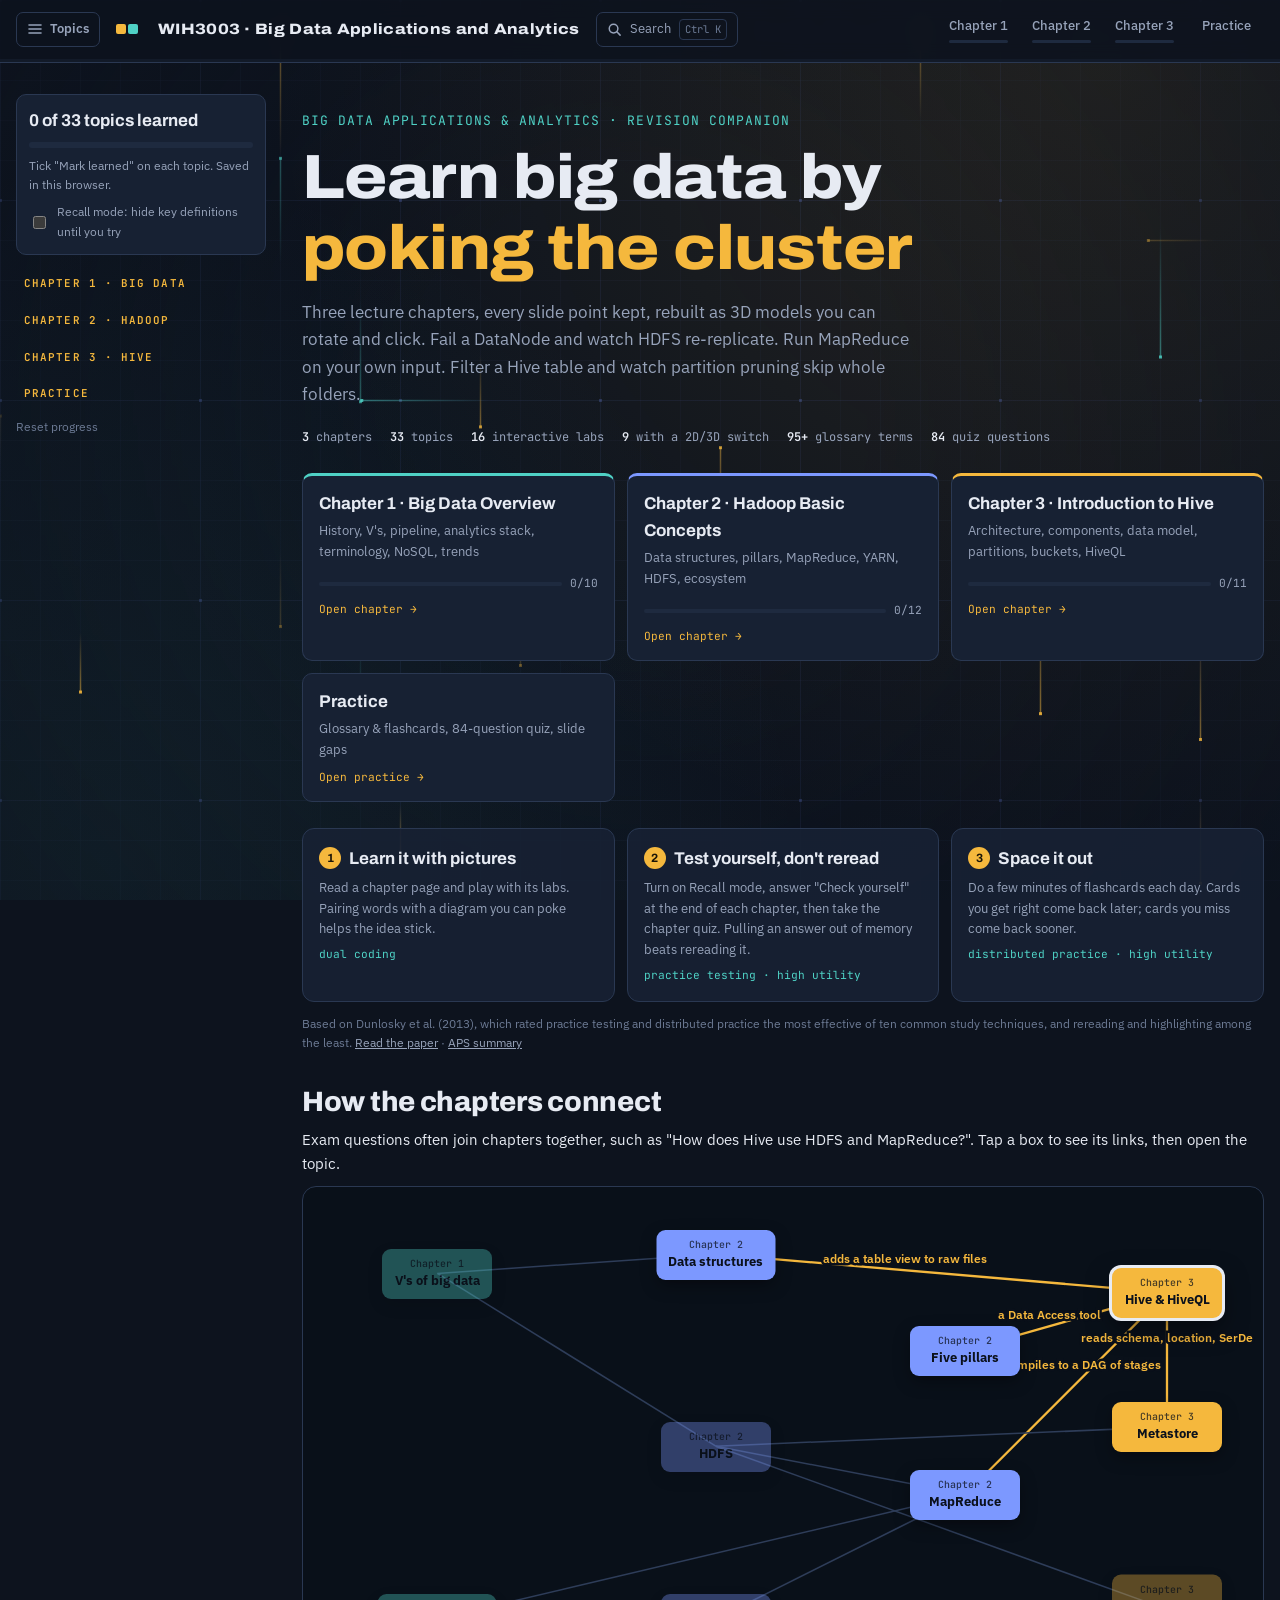
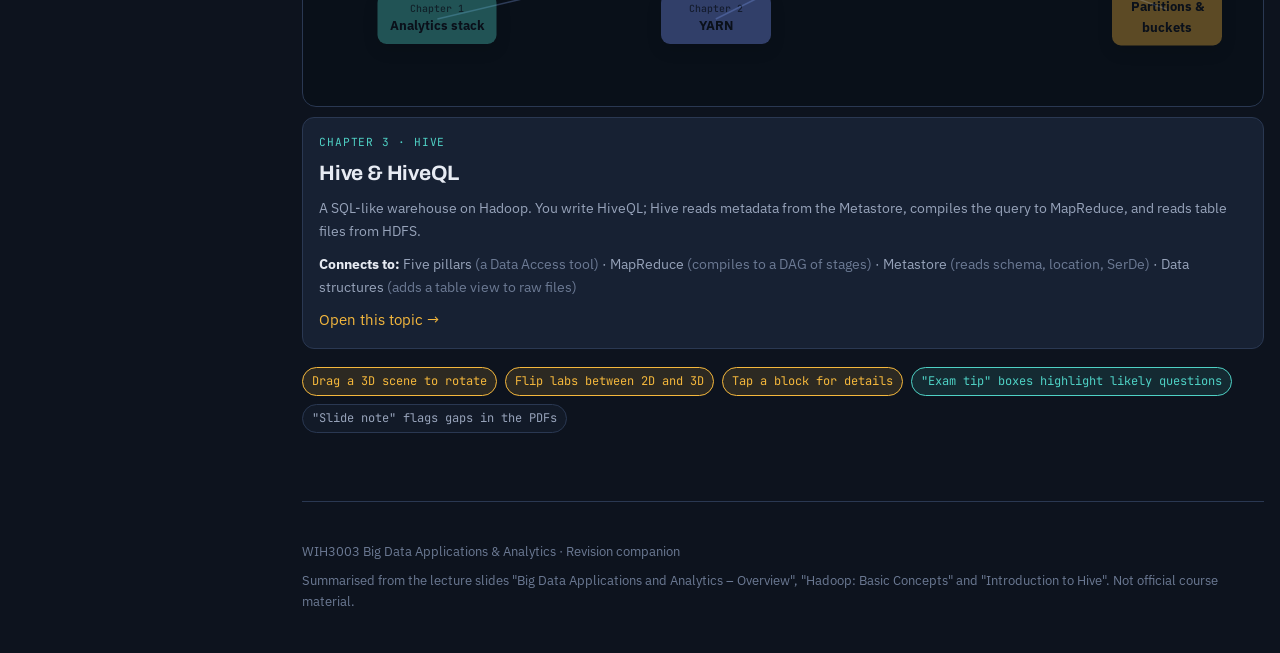
==== index.html @ 1350f2d2 "first commit" ====
<!doctype html>
<html lang="en">
<head>
<meta charset="utf-8">
<meta name="viewport" content="width=device-width, initial-scale=1, viewport-fit=cover">
<meta name="description" content="Interactive revision site for WIH3003 Big Data Applications and Analytics: Big Data, Hadoop, HDFS, MapReduce, YARN and Hive labs, HiveQL practice, spaced-repetition flashcards, quizzes and timed exams. Works offline.">
<meta name="theme-color" content="#0D131E">
<meta name="color-scheme" content="dark">
<meta property="og:type" content="website">
<meta property="og:title" content="Big Data Applications and Analytics">
<meta property="og:description" content="Interactive revision site for WIH3003 Big Data Applications and Analytics: Big Data, Hadoop, HDFS, MapReduce, YARN and Hive labs, HiveQL practice, spaced-repetition flashcards, quizzes and timed exams. Works offline.">
<link rel="icon" href="icons/icon-192.png" type="image/png">
<link rel="apple-touch-icon" href="icons/apple-touch-icon.png">
<link rel="manifest" href="manifest.webmanifest">
<meta name="apple-mobile-web-app-capable" content="yes">
<meta name="apple-mobile-web-app-title" content="Big Data A&amp;A">
<link rel="preload" href="vendor/three-r128.min.js" as="script">
<title>Big Data Applications and Analytics</title>
<link rel="preconnect" href="https://fonts.googleapis.com">
<link rel="preconnect" href="https://fonts.gstatic.com" crossorigin>
<link rel="stylesheet" href="https://fonts.googleapis.com/css2?family=Archivo:wdth,wght@62..125,400..800&family=IBM+Plex+Sans:wght@400;500;600&family=JetBrains+Mono:wght@400;600&display=swap">
<style>
/* Layout: a dark "cluster console" — long scrolling chapters, each topic a card;
   3D labs sit in a canvas + side-panel pair that stacks on phones. Hadoop amber leads, teal = data in motion. */
:root{
  --bg:#0D131E; --bg-2:#121A28; --surface:#172133; --surface-2:#1E2A3F;
  --line:#2A3852; --fg:#E7EBF3; --muted:#97A3BA; --dim:#6C7A94;
  --amber:#F5B83D; --amber-soft:#F5B83D22; --teal:#4FD1C5; --teal-soft:#4FD1C51f;
  --rose:#F2727F; --rose-soft:#F2727F22; --blue:#7C98FF; --mint:#8FD694; --lilac:#B79CFF;
  --f-display:"Archivo","IBM Plex Sans",system-ui,sans-serif;
  --f-body:"IBM Plex Sans",system-ui,-apple-system,"Segoe UI",sans-serif;
  --f-mono:"JetBrains Mono",ui-monospace,"SFMono-Regular",Menlo,monospace;
  --s-1:.8125rem; --s0:.9375rem; --s1:1.0625rem; --s2:1.3rem; --s3:1.75rem; --s4:clamp(2.1rem,5vw,3.4rem);
  --r:10px;
  color-scheme:dark;
}
*,*::before,*::after{box-sizing:border-box}
:root{padding-top:env(safe-area-inset-top,0px);padding-bottom:env(safe-area-inset-bottom,0px)}
body{margin:0}
img{max-width:100%}
[hidden]{display:none!important}
html{background:var(--bg);scroll-padding-top:80px;overflow-anchor:none}
@media (prefers-reduced-motion:reduce){html{scroll-behavior:auto}}
body{background:var(--bg);color:var(--fg);font-family:var(--f-body);font-size:var(--s0);line-height:1.6}
body::before{content:"";position:fixed;inset:0 0 auto;height:env(safe-area-inset-top,0px);z-index:10;background:var(--bg)}
a{color:var(--amber)}
h1,h2,h3,h4{font-family:var(--f-display);text-wrap:balance;margin:0;line-height:1.15;letter-spacing:-.01em}
p{margin:0}
code,.mono{font-family:var(--f-mono);font-size:.86em}
:focus-visible{outline:2px solid var(--amber);outline-offset:2px;border-radius:4px}

.wrap{max-width:1140px;margin:0 auto;padding-left:max(16px,env(safe-area-inset-left,0px));padding-right:max(16px,env(safe-area-inset-right,0px))}

/* top bar */
.topbar{position:sticky;top:env(safe-area-inset-top,0px);z-index:9;background:color-mix(in srgb,var(--bg) 88%,transparent);backdrop-filter:blur(10px);border-bottom:1px solid var(--line)}
.topbar .wrap{display:flex;align-items:center;gap:16px;padding-block:10px;flex-wrap:wrap}
.brand{font-family:var(--f-display);font-weight:800;font-stretch:115%;letter-spacing:.02em;font-size:var(--s0);display:flex;align-items:center;gap:8px}
.brand i{width:10px;height:10px;border-radius:2px;background:var(--amber);display:inline-block;box-shadow:12px 0 0 var(--teal)}
.brand span{margin-left:12px}
.nav{display:flex;gap:4px;flex-wrap:wrap;margin-left:auto}
.nav a{color:var(--muted);text-decoration:none;font-size:var(--s-1);padding:6px 10px;border-radius:6px;font-weight:500}
.nav a:hover{color:var(--fg);background:var(--surface)}

/* hero */
.hero{padding-block:48px 28px}
.hero .eyebrow{font-family:var(--f-mono);font-size:var(--s-1);color:var(--teal);letter-spacing:.08em;text-transform:uppercase}
.hero h1{font-size:var(--s4);font-weight:800;font-stretch:112%;margin-top:10px;max-width:16ch}
.hero h1 em{font-style:normal;color:var(--amber)}
.hero p.lede{color:var(--muted);max-width:62ch;margin-top:14px;font-size:var(--s1)}
.chips{display:flex;flex-wrap:wrap;gap:8px;margin-top:18px}
.chip{font-family:var(--f-mono);font-size:.75rem;padding:4px 9px;border-radius:999px;border:1px solid var(--line);color:var(--muted);background:var(--bg-2)}
.chip.on{border-color:var(--amber);color:var(--amber);background:var(--amber-soft)}
.chip.t{border-color:var(--teal);color:var(--teal);background:var(--teal-soft)}
.toc{display:grid;grid-template-columns:repeat(auto-fit,minmax(240px,1fr));gap:12px;margin-top:26px}
.toc a{display:block;padding:14px 16px;background:var(--surface);border:1px solid var(--line);border-radius:var(--r);text-decoration:none;color:var(--fg)}
.toc a:hover{border-color:var(--amber)}
.toc b{font-family:var(--f-display);display:block;font-size:var(--s1)}
.toc small{color:var(--muted);font-size:var(--s-1)}

/* chapters */
.chapter{padding-block:36px 12px}
.ch-head{padding-block:22px;border-top:1px solid var(--line);display:grid;gap:8px}
.ch-head .eyebrow{font-family:var(--f-mono);color:var(--amber);font-size:var(--s-1);letter-spacing:.1em;text-transform:uppercase}
.ch-head h2{font-size:var(--s3);font-weight:800;font-stretch:108%}
.ch-head p{color:var(--muted);max-width:68ch}
.topic{background:var(--bg-2);border:1px solid var(--line);border-radius:14px;padding:22px;margin-top:18px;display:grid;gap:16px;min-width:0}
.topic-head{display:flex;align-items:baseline;gap:12px;flex-wrap:wrap}
.tnum{font-family:var(--f-mono);font-size:var(--s-1);color:var(--amber);background:var(--amber-soft);padding:2px 8px;border-radius:5px}
.topic h3{font-size:var(--s2);font-weight:700}
.topic p.sub{color:var(--muted);max-width:70ch}
.def{border-left:3px solid var(--amber);padding:10px 14px;background:var(--surface);border-radius:0 8px 8px 0;max-width:80ch}
.def b{color:var(--amber)}
.note{font-size:var(--s-1);color:var(--muted);border:1px dashed var(--line);border-radius:8px;padding:9px 12px;display:block;max-width:90ch}
.note::before{content:"Slide note";display:block;margin-bottom:3px;font-family:var(--f-mono);font-size:.7rem;text-transform:uppercase;letter-spacing:.06em;color:var(--rose)}
.note.extra::before{content:"Extra";color:var(--teal)}
.grid2{display:grid;grid-template-columns:repeat(auto-fit,minmax(260px,1fr));gap:12px}
.grid3{display:grid;grid-template-columns:repeat(auto-fit,minmax(220px,1fr));gap:12px}
.card{background:var(--surface);border:1px solid var(--line);border-radius:var(--r);padding:14px 16px;min-width:0}
.card h4{font-size:var(--s1);margin-bottom:6px}
.card p,.card li{color:var(--muted);font-size:var(--s-1)}
.card ul{margin:6px 0 0;padding-left:18px}
.card .tag{font-family:var(--f-mono);font-size:.7rem;color:var(--teal);text-transform:uppercase;letter-spacing:.06em}
ul.clean{margin:0;padding-left:18px}
ul.clean li{margin:3px 0}
.tbl{overflow-x:auto;border:1px solid var(--line);border-radius:var(--r)}
table{border-collapse:collapse;width:100%;font-size:var(--s-1)}
th,td{text-align:left;padding:8px 12px;border-bottom:1px solid var(--line);vertical-align:top}
th{font-family:var(--f-mono);font-size:.72rem;letter-spacing:.06em;text-transform:uppercase;color:var(--muted);background:var(--surface);font-weight:600}
tr:last-child td{border-bottom:0}
td.num{font-variant-numeric:tabular-nums;font-family:var(--f-mono);white-space:nowrap}
pre.code{background:#0A0F18;border:1px solid var(--line);border-radius:8px;padding:12px 14px;overflow-x:auto;margin:0;font-family:var(--f-mono);font-size:.8rem;line-height:1.55;color:#CFE3FF}
pre.code .k{color:var(--amber)} pre.code .c{color:var(--dim)}

/* 3D labs */
.lab{display:grid;grid-template-columns:minmax(0,1.75fr) minmax(0,1fr);gap:12px;align-items:stretch}
@media (max-width:820px){.lab{grid-template-columns:1fr}}
.stage{position:relative;height:440px;border-radius:12px;overflow:hidden;background:#0A101A;border:1px solid var(--line);min-width:0}
@media (max-width:600px){.stage{height:340px}}
.stage canvas{display:block;width:100%;height:100%;touch-action:pan-y;cursor:grab}
.stage canvas:active{cursor:grabbing}
.hint{position:absolute;left:10px;bottom:9px;font-family:var(--f-mono);font-size:.68rem;color:var(--dim);pointer-events:none;background:#0A101Acc;padding:3px 7px;border-radius:5px}
.stage .fallback{position:absolute;inset:0;display:grid;place-items:center;color:var(--muted);padding:20px;text-align:center}
.panel{background:var(--surface);border:1px solid var(--line);border-radius:12px;padding:16px;display:grid;gap:10px;align-content:start;min-width:0}
.panel .kicker{font-family:var(--f-mono);font-size:.7rem;letter-spacing:.08em;text-transform:uppercase;color:var(--teal)}
.panel h4{font-size:var(--s2)}
.panel p,.panel li{color:var(--muted);font-size:var(--s-1)}
.panel ul{margin:0;padding-left:18px}
.controls{display:flex;flex-wrap:wrap;gap:8px;align-items:center}
button.btn{font:600 var(--s-1) var(--f-body);color:var(--fg);background:var(--surface-2);border:1px solid var(--line);padding:7px 12px;border-radius:7px;cursor:pointer}
button.btn:hover{border-color:var(--amber)}
button.btn.on,button.btn.primary{background:var(--amber);color:#1A1406;border-color:var(--amber)}
button.btn.ghost{background:transparent}
button.btn:disabled{opacity:.45;cursor:not-allowed}
select,textarea,input[type=text]{font:var(--s-1) var(--f-mono);background:#0A0F18;color:var(--fg);border:1px solid var(--line);border-radius:7px;padding:7px 9px}
textarea{width:100%;resize:vertical;min-height:96px}
label.inline{display:flex;gap:6px;align-items:center;font-size:var(--s-1);color:var(--muted)}
.log{list-style:none;margin:0;padding:0;display:grid;gap:6px;font-size:.78rem}
.log li{padding:6px 9px;border-radius:6px;background:var(--bg-2);border-left:3px solid var(--line);color:var(--muted)}
.log li.a{border-color:var(--amber);color:var(--fg)} .log li.t{border-color:var(--teal);color:var(--fg)} .log li.r{border-color:var(--rose);color:var(--fg)}
.badge{font-family:var(--f-mono);font-size:.7rem;padding:1px 7px;border-radius:999px}
.badge.ok{background:var(--teal-soft);color:var(--teal)} .badge.warn{background:var(--amber-soft);color:var(--amber)} .badge.bad{background:var(--rose-soft);color:var(--rose)}
.steptext{font-size:var(--s-1);color:var(--fg);background:var(--bg-2);border:1px solid var(--line);border-radius:8px;padding:10px 12px;min-height:3.2em}

/* small interactives */
.scale{display:grid;grid-template-columns:repeat(8,minmax(0,1fr));gap:6px}
@media (max-width:640px){.scale{grid-template-columns:repeat(4,minmax(0,1fr))}}
.scale button{all:unset;cursor:pointer;background:var(--surface);border:1px solid var(--line);border-radius:8px;padding:10px 8px;text-align:center;display:grid;gap:2px}
.scale button:focus-visible{outline:2px solid var(--amber)}
.scale button b{font-family:var(--f-display);font-size:var(--s-1)}
.scale button span{font-family:var(--f-mono);font-size:.72rem;color:var(--muted)}
.scale button.on{border-color:var(--amber);background:var(--amber-soft)}
.scale button.on span{color:var(--amber)}
.scale-out{display:flex;gap:16px;align-items:center;flex-wrap:wrap}
.scale-out .pow{font-family:var(--f-display);font-weight:800;font-size:2.4rem;color:var(--amber);font-stretch:110%}
.scale-out .pow sup{font-size:.5em}
.timeline{display:grid;gap:12px}
input[type=range]{width:100%;accent-color:var(--amber)}
.years{display:flex;justify-content:space-between;font-family:var(--f-mono);font-size:.72rem;color:var(--muted)}
.bars{display:grid;gap:7px}
.bar{display:grid;grid-template-columns:minmax(120px,190px) 1fr 48px;gap:10px;align-items:center;font-size:var(--s-1)}
.bar .track{height:10px;background:var(--surface-2);border-radius:5px;overflow:hidden}
.bar .fill{height:100%;background:var(--teal);border-radius:5px}
.bar .v{font-family:var(--f-mono);font-variant-numeric:tabular-nums;text-align:right;color:var(--fg)}
.bar .name{color:var(--muted)}
@media (max-width:520px){.bar{grid-template-columns:1fr 44px}.bar .track{grid-column:1/-1;order:3}}
.tabs{display:flex;gap:6px;flex-wrap:wrap}
.tiles{display:grid;grid-template-columns:repeat(auto-fill,minmax(150px,1fr));gap:8px}
.tile{background:var(--surface);border:1px solid var(--line);border-radius:8px;padding:9px 11px}
.tile b{font-family:var(--f-display);font-size:var(--s1);color:var(--amber);font-variant-numeric:tabular-nums;display:block}
.tile span{font-size:.76rem;color:var(--muted)}
.pipe{display:grid;grid-template-columns:repeat(4,minmax(0,1fr));gap:10px}
@media (max-width:760px){.pipe{grid-template-columns:1fr 1fr}}
.pipe .card{position:relative}
.pipe .card .tag{color:var(--amber)}
.vevo{display:grid;gap:12px}
.vchips{display:flex;flex-wrap:wrap;gap:8px}
.vchip{padding:6px 12px;border-radius:999px;border:1px solid var(--line);font-weight:600;font-size:var(--s-1);color:var(--dim);background:var(--bg-2);transition:all .3s}
.vchip.on{color:#1A1406;background:var(--amber);border-color:var(--amber)}
.vchip.new{color:#06201D;background:var(--teal);border-color:var(--teal)}

/* quiz */
.quiz{display:grid;gap:14px}
.q-meta{display:flex;justify-content:space-between;font-family:var(--f-mono);font-size:.75rem;color:var(--muted);flex-wrap:wrap;gap:8px}
.q-prog{height:6px;background:var(--surface-2);border-radius:3px;overflow:hidden}
.q-prog i{display:block;height:100%;background:var(--amber);transition:width .3s}
.q-text{font-family:var(--f-display);font-size:var(--s2);font-weight:700}
.q-opts{display:grid;gap:8px}
.q-opts button{all:unset;cursor:pointer;padding:11px 14px;border:1px solid var(--line);border-radius:9px;background:var(--surface);font-size:var(--s0)}
.q-opts button:hover{border-color:var(--amber)}
.q-opts button:focus-visible{outline:2px solid var(--amber)}
.q-opts button.right{border-color:var(--teal);background:var(--teal-soft)}
.q-opts button.wrong{border-color:var(--rose);background:var(--rose-soft)}
.q-exp{font-size:var(--s-1);color:var(--muted)}
footer{padding-block:40px;color:var(--dim);font-size:var(--s-1);border-top:1px solid var(--line);margin-top:40px;display:flex;flex-wrap:wrap;gap:8px 24px;justify-content:space-between}

/* ---- v2: shell, sidebar, progress ---- */
.skip{position:absolute;left:-9999px;top:8px}
.skip:focus{left:16px;z-index:30;background:var(--amber);color:#1A1406;padding:8px 12px;border-radius:6px;font-weight:600}
.topbar .wrap{max-width:1340px}
.nav{overflow-x:auto;flex-wrap:nowrap;scrollbar-width:none;max-width:100%}
.nav::-webkit-scrollbar{display:none}
.nav a{white-space:nowrap}
@media (max-width:760px){.nav{margin-left:0;width:100%}}
.readbar{height:3px;background:var(--bg-2)}
.readbar i{display:block;height:100%;width:0;background:linear-gradient(90deg,var(--amber),var(--teal));transition:width .15s linear}
.shell{display:grid;grid-template-columns:250px minmax(0,1fr);gap:36px;max-width:1340px;margin:0 auto;padding-left:max(16px,env(safe-area-inset-left,0px));padding-right:max(16px,env(safe-area-inset-right,0px))}
@media (min-width:1100px){body.side-hidden .shell{grid-template-columns:minmax(0,1fr)}body.side-hidden .side{display:none}body.side-hidden main#main{margin-inline:auto}}
@media (max-width:1099px){.shell{grid-template-columns:minmax(0,1fr)}
 body .side{position:fixed;top:0;left:0;bottom:0;z-index:30;width:min(300px,86vw);max-height:none;background:var(--bg-2);border-right:1px solid var(--line);padding:calc(env(safe-area-inset-top,0px) + 18px) 14px calc(env(safe-area-inset-bottom,0px) + 18px) max(14px,env(safe-area-inset-left,0px));transform:translateX(-105%);transition:transform .25s ease;visibility:hidden}
 body.side-open .side{transform:none;visibility:visible}
 body.side-open .scrim{display:block}}
.scrim{display:none;position:fixed;inset:0;z-index:29;background:rgba(5,8,14,.6)}
main#main{min-width:0;max-width:1100px}
.side{position:sticky;top:calc(env(safe-area-inset-top,0px) + 64px);align-self:start;max-height:calc(100vh - 80px);overflow:auto;padding-block:30px 20px;scrollbar-width:thin}
.side .prog{background:var(--surface);border:1px solid var(--line);border-radius:10px;padding:12px;margin-bottom:16px;display:grid;gap:8px}
.side .prog b{font-family:var(--f-display);font-size:var(--s1)}
.side .prog small{color:var(--muted);font-size:.75rem}
.side .ptrack{height:6px;border-radius:3px;background:var(--surface-2);overflow:hidden}
.side .ptrack i{display:block;height:100%;background:var(--teal);transition:width .3s}
.side h5{font-family:var(--f-mono);font-size:.68rem;letter-spacing:.1em;text-transform:uppercase;color:var(--amber);margin:14px 0 6px;font-weight:600}
.side a{display:flex;gap:8px;align-items:baseline;padding:5px 8px;border-radius:6px;color:var(--muted);text-decoration:none;font-size:.8rem;line-height:1.35}
.side a:hover{color:var(--fg);background:var(--bg-2)}
.side a.active{color:var(--fg);background:var(--surface)}
.side a .n{font-family:var(--f-mono);font-size:.68rem;color:var(--dim);flex:none;width:2.4em}
.side a.done .n{color:var(--teal)}
.side a.done .n::after{content:" ✓"}
.side .reset{all:unset;cursor:pointer;color:var(--dim);font-size:.72rem;margin-top:12px;display:inline-block}
.side .reset:hover{color:var(--rose)}
.mark{all:unset;cursor:pointer;margin-left:auto;font-family:var(--f-mono);font-size:.7rem;letter-spacing:.04em;padding:4px 10px;border-radius:999px;border:1px solid var(--line);color:var(--muted)}
.mark:hover{border-color:var(--teal);color:var(--teal)}
.mark:focus-visible{outline:2px solid var(--amber)}
.mark[aria-pressed="true"]{background:var(--teal-soft);border-color:var(--teal);color:var(--teal)}
.topic.done{border-color:color-mix(in srgb,var(--teal) 35%,var(--line))}
.tip{font-size:var(--s-1);color:var(--fg);background:var(--teal-soft);border:1px solid color-mix(in srgb,var(--teal) 40%,transparent);border-radius:8px;padding:10px 14px;display:block;max-width:90ch}
.tip::before{content:"Exam tip";display:block;margin-bottom:3px;font-family:var(--f-mono);font-size:.7rem;text-transform:uppercase;letter-spacing:.06em;color:var(--teal)}
.stage-tools{position:absolute;top:8px;right:8px;display:flex;gap:6px;z-index:2}
.stage-tools button{all:unset;cursor:pointer;font-family:var(--f-mono);font-size:.68rem;color:var(--muted);background:#0A101Acc;border:1px solid var(--line);padding:4px 8px;border-radius:6px}
.stage-tools button:hover{color:var(--fg);border-color:var(--amber)}
.stage-tools button:focus-visible{outline:2px solid var(--amber)}
.stage .loading{position:absolute;inset:0;display:grid;place-items:center;color:var(--dim);font-family:var(--f-mono);font-size:.75rem}
.stage:fullscreen{height:100vh;border-radius:0;border:0}
.hero .meta{display:flex;flex-wrap:wrap;gap:6px 18px;margin-top:20px;font-family:var(--f-mono);font-size:.75rem;color:var(--muted)}
.hero .meta b{color:var(--fg);font-weight:600}
.gloss-bar{display:flex;gap:10px;flex-wrap:wrap;align-items:center}
.gloss-bar input{flex:1;min-width:200px;padding:9px 12px;font-size:var(--s0)}
.gloss{display:grid;grid-template-columns:repeat(auto-fill,minmax(270px,1fr));gap:10px;margin:0}
.gloss div{background:var(--surface);border:1px solid var(--line);border-radius:9px;padding:11px 13px;min-width:0}
.gloss dt{font-family:var(--f-display);font-weight:700;display:flex;justify-content:space-between;gap:8px}
.gloss dt span{font-family:var(--f-mono);font-size:.66rem;color:var(--amber);font-weight:500;padding-top:3px}
.gloss dd{margin:4px 0 0;color:var(--muted);font-size:var(--s-1)}
.gloss-empty{color:var(--muted);font-size:var(--s-1)}
.q-review{display:grid;gap:8px;margin:0;padding:0;list-style:none}
.q-review li{background:var(--surface);border:1px solid var(--line);border-left:3px solid var(--rose);border-radius:8px;padding:9px 12px;font-size:var(--s-1);color:var(--muted)}
.q-review li b{color:var(--fg);display:block}

/* ---- v3: chapter 3 + extra visuals ---- */
.hub{position:relative;height:400px;border:1px solid var(--line);border-radius:12px;background:radial-gradient(circle at 50% 50%,var(--surface) 0,#0A101A 72%);overflow:hidden;min-width:0}
.hub svg{position:absolute;inset:0;width:100%;height:100%}
.hub svg line{stroke:var(--line);stroke-width:2}
.hub svg line.on{stroke:var(--amber)}
.hub .hc{position:absolute;transform:translate(-50%,-50%);width:124px;height:124px;border-radius:50%;display:grid;place-items:center;text-align:center;background:var(--amber);color:#1A1406;font-family:var(--f-display);font-weight:800;font-size:var(--s0);padding:12px;line-height:1.2;box-shadow:0 0 0 8px var(--amber-soft)}
.hub button.hn{all:unset;box-sizing:border-box;position:absolute;transform:translate(-50%,-50%);width:min(190px,31%);padding:10px 12px;border-radius:10px;background:var(--surface-2);border:1px solid var(--line);color:var(--fg);font-size:var(--s-1);font-weight:600;text-align:center;cursor:pointer;line-height:1.3;transition:border-color .2s,background .2s}
.hub button.hn:hover{border-color:var(--amber)}
.hub button.hn:focus-visible{outline:2px solid var(--amber)}
.hub button.hn.on{background:var(--amber-soft);border-color:var(--amber);color:var(--amber)}
@media (max-width:640px){.hub{height:auto;display:grid;grid-template-columns:1fr 1fr;gap:8px;padding:12px;background:var(--bg-2)}.hub svg{display:none}.hub .hc{position:static;transform:none;width:auto;height:auto;border-radius:10px;grid-column:1/-1;box-shadow:none}.hub button.hn{position:static;transform:none;width:auto}}
.honey{display:flex;flex-wrap:wrap;justify-content:center;gap:6px 4px;padding-block:6px}
.hex{width:min(178px,46%);aspect-ratio:1/1.1547;clip-path:polygon(50% 0,100% 25%,100% 75%,50% 100%,0 75%,0 25%);background:var(--surface-2);display:grid;place-items:center;text-align:center;padding:24px 18px;font-size:var(--s-1);font-weight:600;color:var(--fg);line-height:1.3}
.hex.core{background:var(--amber);color:#1A1406;font-family:var(--f-display);font-weight:800;font-size:var(--s1)}
.fb{display:grid;gap:14px}
.fb-row{display:grid;grid-template-columns:170px minmax(0,1fr);gap:12px;align-items:center}
@media (max-width:640px){.fb-row{grid-template-columns:1fr}}
.fb-row .lbl{font-family:var(--f-display);font-weight:700}
.fb-row .lbl small{display:block;font-family:var(--f-mono);font-size:.7rem;font-weight:500;color:var(--muted);letter-spacing:.06em;text-transform:uppercase}
.fb-tiles{display:flex;flex-wrap:wrap;gap:8px}
.fb-t{padding:9px 12px;border-radius:8px;background:var(--surface);border:1px solid var(--line);font-size:var(--s-1);min-width:0;max-width:220px}
.fb-t b{display:block;font-family:var(--f-display);font-size:var(--s1);color:var(--amber)}
.fb-t.x{border-color:var(--rose);color:var(--rose);background:var(--rose-soft)}
.fb-t.ok{border-color:color-mix(in srgb,var(--teal) 55%,var(--line))}
.tree{font-family:var(--f-mono);font-size:.8rem;background:#0A0F18;border:1px solid var(--line);border-radius:8px;padding:12px;overflow-x:auto;margin:0;list-style:none}
.tree ul{list-style:none;margin:0;padding-left:18px;border-left:1px dashed var(--line);margin-left:8px}
.tree li{margin:2px 0}
.tree button{all:unset;cursor:pointer;padding:2px 6px;border-radius:5px;color:var(--fg);white-space:nowrap}
.tree button:hover{background:var(--surface-2)}
.tree button:focus-visible{outline:2px solid var(--amber)}
.tree button.on{background:var(--amber-soft);color:var(--amber)}
.tree button.file{color:var(--teal)}
.bytes{display:grid;gap:9px}
.brow{display:grid;grid-template-columns:96px minmax(0,1fr) 190px;gap:10px;align-items:center;font-size:var(--s-1)}
.brow code{color:var(--amber);font-weight:600}
.bcells{display:grid;grid-template-columns:repeat(8,1fr);gap:3px}
.bcells i{height:16px;border-radius:3px;background:var(--surface-2)}
.bcells i.f{background:var(--amber)}
.brow .rng{font-family:var(--f-mono);font-size:.72rem;color:var(--muted)}
@media (max-width:620px){.brow{grid-template-columns:84px minmax(0,1fr)}.brow .rng{grid-column:1/-1}}
.cx{display:grid;grid-template-columns:minmax(0,1.25fr) minmax(0,1fr);gap:12px}
@media (max-width:760px){.cx{grid-template-columns:1fr}}
.cx .hl{background:var(--amber);color:#1A1406;border-radius:3px}
.cx .res{font-family:var(--f-mono);font-size:var(--s1);color:var(--teal)}
.sor{display:grid;gap:12px}
.lane{display:grid;grid-template-columns:130px minmax(0,1fr);gap:12px;align-items:center}
@media (max-width:640px){.lane{grid-template-columns:1fr}}
.lane .lname b{font-family:var(--f-display);display:block}
.lane .lname small{font-family:var(--f-mono);font-size:.7rem;color:var(--muted)}
.track2{position:relative;border-radius:10px;background:var(--bg-2);border:1px solid var(--line);display:grid;grid-template-columns:repeat(4,minmax(0,1fr));gap:6px;padding:12px 10px}
.station{position:relative;z-index:1;font-size:.72rem;font-family:var(--f-mono);color:var(--muted);text-align:center;background:var(--surface);padding:6px 6px;border-radius:6px;border:1px solid var(--line);line-height:1.3;transition:all .3s}
.station.act{border-color:var(--amber);color:var(--fg);background:var(--amber-soft)}
.station.bad{border-color:var(--rose);color:var(--fg);background:var(--rose-soft)}
.station.good{border-color:var(--teal);color:var(--fg);background:var(--teal-soft)}
.sor-cols{display:grid;grid-template-columns:repeat(2,minmax(0,1fr));gap:12px}
@media (max-width:640px){.sor-cols{grid-template-columns:1fr}}
.sor-col{background:var(--bg-2);border:1px solid var(--line);border-radius:10px;padding:12px;display:grid;gap:10px;align-content:start;min-width:0}
.sor-ch b{font-family:var(--f-display);display:block}
.sor-ch small{font-family:var(--f-mono);font-size:.7rem;color:var(--muted)}
.lat{display:grid;grid-template-columns:repeat(3,minmax(0,1fr));gap:4px}
.lat div{padding:10px 12px;font-size:var(--s-1);color:var(--muted);border-top:4px solid var(--teal);background:var(--surface);border-radius:0 0 8px 8px}
.lat div:nth-child(2){border-color:var(--amber)} .lat div:nth-child(3){border-color:var(--rose)}
.lat b{display:block;font-family:var(--f-mono);font-size:.75rem;color:var(--fg);text-transform:uppercase;letter-spacing:.06em}
.lat .me{color:var(--fg);background:var(--rose-soft)}
@media (max-width:560px){.lat{grid-template-columns:1fr}}
.ticker{display:grid;grid-template-columns:repeat(auto-fit,minmax(150px,1fr));gap:8px}
.ticker div{background:var(--surface);border:1px solid var(--line);border-radius:8px;padding:9px 11px}
.ticker b{font-family:var(--f-display);font-size:var(--s2);color:var(--teal);font-variant-numeric:tabular-nums;display:block}
.ticker span{font-size:.76rem;color:var(--muted)}
.growth{display:flex;align-items:flex-end;gap:26px;padding:10px 6px 0;border-bottom:1px solid var(--line);margin-top:10px}
.gcol{display:flex;flex-direction:column;align-items:center;gap:4px}
.gcol b{font-family:var(--f-display);font-size:var(--s0)}
.gcol span{font-family:var(--f-mono);font-size:.72rem;color:var(--muted)}
.gbar{width:58px;border-radius:6px 6px 0 0;display:flex;flex-direction:column;overflow:hidden}
.gbar .s{background:var(--amber)} .gbar .u{background:var(--teal);flex:1}
.legend{display:flex;gap:14px;flex-wrap:wrap;font-size:.75rem;color:var(--muted);margin-top:8px}
.legend i{display:inline-block;width:10px;height:10px;border-radius:2px;margin-right:5px;vertical-align:-1px}
tr.on td{background:var(--amber-soft);color:var(--fg)}

/* ---- v4: nav, sidebar toggle, 2D views, polish ---- */
.side-btn{all:unset;cursor:pointer;display:inline-flex;align-items:center;gap:7px;padding:6px 10px;border:1px solid var(--line);border-radius:7px;color:var(--muted);font-size:var(--s-1);font-weight:600}
.side-btn:hover{color:var(--fg);border-color:var(--amber)}
.side-btn:focus-visible{outline:2px solid var(--amber)}
.side-btn svg{width:16px;height:16px}
.nav a{display:grid;gap:3px;justify-items:center}
.nav a.active{color:var(--fg);background:var(--surface)}
.nav a .np{display:block;width:100%;min-width:56px;height:3px;border-radius:2px;background:var(--surface-2);overflow:hidden}
.nav a .np b{display:block;height:100%;background:var(--teal);transition:width .3s}
.ch-head{position:relative;overflow:hidden}
.ch-head .num{position:absolute;right:0;top:-6px;font-family:var(--f-display);font-weight:800;font-stretch:125%;font-size:clamp(4.5rem,12vw,8rem);line-height:1;color:transparent;-webkit-text-stroke:1.5px var(--line);pointer-events:none;user-select:none}
.ch-prog{display:flex;align-items:center;gap:10px;font-family:var(--f-mono);font-size:.72rem;color:var(--muted);max-width:360px}
.ch-prog .ptrack{flex:1;height:5px;border-radius:3px;background:var(--surface-2);overflow:hidden}
.ch-prog .ptrack i{display:block;height:100%;background:var(--teal);transition:width .3s}
.totop{all:unset;position:fixed;right:calc(16px + env(safe-area-inset-right,0px));bottom:calc(16px + env(safe-area-inset-bottom,0px));z-index:25;cursor:pointer;width:44px;height:44px;border-radius:50%;display:grid;place-items:center;background:var(--amber);color:#1A1406;font-weight:800;box-shadow:0 6px 20px rgba(0,0,0,.45);transition:opacity .2s,transform .2s}
.totop[hidden]{display:none!important}
.totop:focus-visible{outline:2px solid var(--fg);outline-offset:3px}
.brand{text-decoration:none;color:var(--fg)}
.side a.sh{display:block;font-family:var(--f-mono);font-size:.68rem;letter-spacing:.1em;text-transform:uppercase;color:var(--amber);margin-top:12px;font-weight:600}
.side a.sh.cur{background:var(--surface)}
.toc a{display:grid;gap:4px;align-content:start}
.toc .tp{display:flex;align-items:center;gap:8px;margin-top:8px;font-family:var(--f-mono);font-size:.7rem;color:var(--muted)}
.toc .tp span{flex:1;height:4px;border-radius:2px;background:var(--surface-2);overflow:hidden}
.toc .tp i{display:block;height:100%;background:var(--teal)}
.toc a .go{font-family:var(--f-mono);font-size:.7rem;color:var(--amber);margin-top:4px}
.resume{margin-top:22px}
.resume a{display:inline-flex;align-items:center;gap:10px;padding:10px 16px;border-radius:10px;background:var(--amber);color:#1A1406;text-decoration:none;font-weight:700}
.resume small{font-weight:500;opacity:.8}
.pager{display:grid;grid-template-columns:repeat(2,minmax(0,1fr));gap:12px;margin-top:30px}
.pager a{display:grid;gap:3px;padding:14px 16px;border:1px solid var(--line);border-radius:12px;background:var(--surface);text-decoration:none;color:var(--fg);min-width:0}
.pager a:hover{border-color:var(--amber)}
.pager a.next{grid-column:2;text-align:right}
.pager small{font-family:var(--f-mono);font-size:.7rem;color:var(--muted)}
.pager b{font-family:var(--f-display);font-size:var(--s1)}
.phub{display:grid;grid-template-columns:repeat(auto-fit,minmax(220px,1fr));gap:12px}
.phub a{display:grid;gap:4px;padding:16px;background:var(--surface);border:1px solid var(--line);border-radius:12px;text-decoration:none;color:var(--fg)}
.phub a:hover{border-color:var(--amber)}
.phub b{font-family:var(--f-display);font-size:var(--s1)}
.phub small{color:var(--muted);font-size:var(--s-1)}
/* 2D views inside stages */
.stage .hint{z-index:2}
.flat{position:absolute;inset:0;z-index:1;background:#0A101A;overflow:auto;padding:48px 16px 34px;display:flex}
.flat-in{position:relative;margin:auto;width:100%;min-width:0}
.ft{all:unset;box-sizing:border-box;cursor:pointer;display:flex;flex-direction:column;align-items:center;justify-content:center;text-align:center;border-radius:8px;padding:6px 8px;font:600 .78rem/1.25 var(--f-body);color:#0B111C;min-height:46px;min-width:0;overflow-wrap:break-word;hyphens:auto;outline:2px solid transparent;outline-offset:2px;transition:transform .15s,box-shadow .2s,outline-color .2s,opacity .3s}
.ft:hover{transform:translateY(-2px)}
.ft:focus-visible{outline-color:var(--fg)}
.ft.on{outline-color:var(--fg);box-shadow:0 0 0 6px rgba(255,255,255,.07),0 10px 22px rgba(0,0,0,.45);transform:translateY(-3px)}
.ft.clip.on{filter:brightness(1.2) saturate(1.15)}
.ft small{font-weight:500;font-size:.68rem;opacity:.8}
.ft .sn{font-family:var(--f-mono);font-size:.62rem;font-weight:600;opacity:.75}
.frow{display:flex;gap:8px;align-items:stretch}
.frow+.frow{margin-top:8px}
.frl{font-family:var(--f-mono);font-size:.68rem;color:var(--dim);flex:none;display:flex;align-items:center}
.fwrap{flex:1;display:flex;justify-content:center;min-width:0}
.fcells{display:flex;gap:8px;min-width:0}
.fcells>*{flex:1 1 0;min-width:0}
.fdot{position:absolute;left:0;top:0;width:14px;height:14px;border-radius:50%;background:#fff;box-shadow:0 0 0 5px rgba(255,255,255,.22);transform:translate(-50%,-50%);transition:left .7s ease,top .7s ease;pointer-events:none;z-index:3}
.seg{display:inline-flex;border:1px solid var(--line);border-radius:6px;overflow:hidden;background:#0A101Acc}
.seg button{all:unset;cursor:pointer;font-family:var(--f-mono);font-size:.68rem;padding:4px 10px;color:var(--muted)}
.seg button:hover{color:var(--fg)}
.seg button:focus-visible{outline:2px solid var(--amber);outline-offset:-2px}
.seg button[aria-pressed="true"]{background:var(--amber);color:#1A1406}
.pil2{display:grid;gap:8px;grid-template-columns:1fr 4fr 1fr 1fr;grid-template-areas:"gov acc sec ops" "gov yarn sec ops" "gov hdfs sec ops"}
.pil2 .acc{grid-area:acc;display:grid;grid-template-columns:repeat(6,minmax(0,1fr));gap:6px}
.pil2 .acc .ft{min-height:96px}
.flat{container-type:inline-size}
@container (max-width:700px){.pil2{grid-template-columns:repeat(3,minmax(0,1fr));grid-template-areas:"acc acc acc" "yarn yarn yarn" "hdfs hdfs hdfs" "gov sec ops"}.pil2 .acc{grid-template-columns:repeat(3,minmax(0,1fr))}.pil2 .acc .ft{min-height:56px}}
.dag2{display:grid;grid-template-columns:repeat(3,minmax(0,1fr));gap:26px clamp(14px,5vw,40px);position:relative;z-index:1}
.dag2 .ft{min-height:60px}
.dag2-svg{position:absolute;inset:0;width:100%;height:100%;overflow:visible;pointer-events:none;z-index:0}
.dag2-svg .dp path{fill:none;stroke:#6C7A94;stroke-width:2;marker-end:url(#dagArrow)}
.ha-grid{display:grid;grid-template-columns:repeat(5,minmax(0,1fr));gap:6px}
.ha-grid .ft{min-height:36px;font-size:.72rem;padding:5px}
.ha-box{border:1px solid rgba(143,214,148,.35);background:rgba(143,214,148,.06);border-radius:10px;padding:24px 8px 8px;position:relative;margin-top:10px}
.ha-lbl{position:absolute;top:5px;left:10px;font:700 .72rem var(--f-display);color:#B9D9A8;letter-spacing:.04em}
.ha-master{border-radius:8px;padding:6px;display:grid;gap:6px;background:#5E8A5F}
.ha-master .ft{min-height:30px}
.cyl{border-radius:50%/22%!important}
.mr2{display:grid;grid-template-columns:repeat(6,minmax(96px,1fr));gap:10px;min-width:640px;align-items:center}
.mr2-col{display:grid;gap:6px;transition:opacity .4s,transform .4s}
.mr2-col.off{opacity:0;transform:translateX(-10px);pointer-events:none}
.mr2-h{font-family:var(--f-display);font-weight:700;font-size:.8rem;text-align:center}
.mr2-card{font-family:var(--f-mono);font-size:.72rem;background:var(--surface);border:1.5px solid;border-radius:8px;padding:6px;text-align:center;color:var(--fg);line-height:1.4;overflow-wrap:anywhere}
.eco2{display:grid;grid-template-columns:repeat(7,minmax(72px,1fr));gap:8px;align-items:end;min-width:560px}
.eco2-stack{display:flex;flex-direction:column-reverse;gap:4px}
.eco2 .ft{min-height:30px;font-size:.7rem;padding:4px}
.eco2 .ft.gone{opacity:0;pointer-events:none;transform:scaleY(.3)}
.eco2-col>span{display:block;text-align:center;font-family:var(--f-mono);font-size:.72rem;color:var(--muted);margin-top:6px}
/* flashcards */
.fc-wrap{display:grid;gap:12px;justify-items:center}
.fc{all:unset;box-sizing:border-box;cursor:pointer;width:min(520px,100%);min-height:220px;perspective:1000px}
.fc:focus-visible{outline:2px solid var(--amber);outline-offset:4px;border-radius:14px}
.fc-in{display:block;position:relative;width:100%;min-height:220px;transition:transform .5s;transform-style:preserve-3d}
.fc.flip .fc-in{transform:rotateY(180deg)}
.fc-face{position:absolute;inset:0;backface-visibility:hidden;border-radius:14px;border:1px solid var(--line);background:var(--surface);display:grid;place-items:center;padding:24px;text-align:center}
.fc-face.back{transform:rotateY(180deg);background:var(--surface-2)}
.fc-face b{font-family:var(--f-display);font-size:var(--s3);font-weight:800}
.fc-face .fcp{color:var(--fg);font-size:var(--s1);max-width:44ch;line-height:1.5}
.fc-face small{position:absolute;top:12px;left:14px;font-family:var(--f-mono);font-size:.7rem;color:var(--amber)}
.fc-face em{position:absolute;bottom:12px;font-style:normal;font-family:var(--f-mono);font-size:.68rem;color:var(--dim)}
@media (prefers-reduced-motion:reduce){.fc-in{transition:none}}

/* ---- v5: background, chapter accents, learning tools, search, print ---- */
#bg{position:fixed;inset:0;width:100%;height:100%;z-index:0;pointer-events:none}
.shell{position:relative;z-index:1}
[data-view="ch1"]{--ch:var(--teal);--ch-soft:var(--teal-soft)}
[data-view="ch2"]{--ch:var(--blue);--ch-soft:#7C98FF22}
[data-view="ch3"]{--ch:var(--amber);--ch-soft:var(--amber-soft)}
[data-view="practice"]{--ch:var(--lilac);--ch-soft:#B79CFF22}
[data-view] .tnum{color:var(--ch,var(--amber));background:var(--ch-soft,var(--amber-soft))}
[data-view] .ch-head .eyebrow{color:var(--ch,var(--amber))}
[data-view] .ch-head .num{-webkit-text-stroke-color:color-mix(in srgb,var(--ch,var(--line)) 45%,transparent)}
[data-view] .topic{background:color-mix(in srgb,var(--bg-2) 94%,transparent);box-shadow:0 1px 0 rgba(255,255,255,.03) inset,0 18px 40px -28px rgba(0,0,0,.7)}
[data-view] .topic-head{border-bottom:1px solid var(--line);padding-bottom:12px}
.toc a[data-toc]{border-top:3px solid var(--tc,var(--line))}
.toc a[data-toc="1"]{--tc:var(--teal)}.toc a[data-toc="2"]{--tc:var(--blue)}.toc a[data-toc="3"]{--tc:var(--amber)}
.hero{position:relative}
.hero h1{font-size:clamp(2.3rem,5.6vw,3.9rem)}
.howto{display:grid;grid-template-columns:repeat(auto-fit,minmax(230px,1fr));gap:12px;margin-top:26px;counter-reset:how}
.howto>div{background:color-mix(in srgb,var(--surface) 92%,transparent);border:1px solid var(--line);border-radius:12px;padding:16px;display:grid;gap:6px;align-content:start}
.howto b{font-family:var(--f-display);font-size:var(--s1)}
.howto b::before{counter-increment:how;content:counter(how);display:inline-grid;place-items:center;width:22px;height:22px;border-radius:50%;background:var(--amber);color:#1A1406;font-size:.75rem;margin-right:8px;vertical-align:2px}
.howto p{color:var(--muted);font-size:var(--s-1)}
.howto .why{font-family:var(--f-mono);font-size:.7rem;color:var(--teal)}
.sources{margin-top:12px;font-size:.75rem;color:var(--dim)}
.sources a{color:var(--muted)}
/* recall mode */
.recall-tg{display:flex;align-items:center;gap:8px;font-size:.78rem;color:var(--muted);cursor:pointer}
.recall-tg input{accent-color:var(--amber)}
body.recall .def:not(.shown),body.recall .gloss dd:not(.shown){position:relative;cursor:pointer;user-select:none}
body.recall .def:not(.shown)>*,body.recall .gloss dd:not(.shown){filter:blur(6px);opacity:.55}
body.recall .def:not(.shown)::after{content:"Recall it, then tap to reveal";position:absolute;inset:0;display:grid;place-items:center;font-family:var(--f-mono);font-size:.75rem;color:var(--amber);filter:none}
body.recall .def:not(.shown){color:transparent}
/* check yourself */
.cy{border:1px solid color-mix(in srgb,var(--ch,var(--amber)) 45%,var(--line));background:color-mix(in srgb,var(--ch-soft,var(--amber-soft)) 40%,var(--bg-2));border-radius:14px;padding:20px;margin-top:24px;display:grid;gap:14px}
.cy-head{display:flex;align-items:baseline;justify-content:space-between;gap:12px;flex-wrap:wrap}
.cy-head h3{font-size:var(--s2)}
.cy-q{display:grid;gap:8px}
.cy-q>b{font-weight:600}
.cy-o{display:flex;flex-wrap:wrap;gap:6px}
.cy-o button{all:unset;cursor:pointer;padding:7px 11px;border-radius:8px;border:1px solid var(--line);background:var(--surface);font-size:var(--s-1)}
.cy-o button:hover{border-color:var(--ch,var(--amber))}
.cy-o button:focus-visible{outline:2px solid var(--amber)}
.cy-o button.right{border-color:var(--teal);background:var(--teal-soft)}
.cy-o button.wrong{border-color:var(--rose);background:var(--rose-soft)}
.cy-e{font-size:var(--s-1);color:var(--muted)}
/* spaced repetition */
.fc-stats{display:flex;gap:8px;flex-wrap:wrap;justify-content:center}
.fc-stats span{font-family:var(--f-mono);font-size:.72rem;padding:4px 10px;border-radius:999px;border:1px solid var(--line);color:var(--muted)}
.fc-stats span b{color:var(--fg)}
.fc-boxes{display:flex;gap:4px;align-items:flex-end;height:34px}
.fc-boxes i{width:22px;border-radius:3px 3px 0 0;background:var(--teal);opacity:.8;min-height:2px}
.fc-done{text-align:center;color:var(--muted);display:grid;gap:10px;justify-items:center;padding:24px}
/* search palette */
.srch{all:unset;cursor:pointer;display:inline-flex;align-items:center;gap:8px;padding:6px 10px;border:1px solid var(--line);border-radius:7px;color:var(--muted);font-size:var(--s-1)}
.srch:hover{border-color:var(--amber);color:var(--fg)}
.srch:focus-visible{outline:2px solid var(--amber)}
.srch kbd,.cmdk-foot kbd{font-family:var(--f-mono);font-size:.66rem;padding:1px 5px;border:1px solid var(--line);border-radius:4px;color:var(--dim)}
@media (max-width:760px){.srch .lbl,.srch kbd{display:none}}
.cmdk{position:fixed;inset:0;z-index:40;background:rgba(5,8,14,.66);display:grid;justify-items:center;align-items:start;padding:calc(env(safe-area-inset-top,0px) + 10vh) max(16px,env(safe-area-inset-right,0px)) 16px max(16px,env(safe-area-inset-left,0px))}
.cmdk-box{width:min(640px,100%);background:var(--bg-2);border:1px solid var(--line);border-radius:14px;box-shadow:0 30px 80px rgba(0,0,0,.6);overflow:hidden;display:grid}
.cmdk-box input{all:unset;box-sizing:border-box;width:100%;padding:16px 18px;font-size:var(--s1);border-bottom:1px solid var(--line);color:var(--fg)}
.cmdk-res{list-style:none;margin:0;padding:6px;max-height:min(56vh,460px);overflow:auto}
.cmdk-res li{display:grid;grid-template-columns:auto 1fr;gap:4px 10px;padding:9px 10px;border-radius:8px;cursor:pointer;align-items:baseline}
.cmdk-res li[aria-selected="true"]{background:var(--surface)}
.cmdk-res .ty{font-family:var(--f-mono);font-size:.64rem;text-transform:uppercase;letter-spacing:.06em;color:var(--amber);width:46px}
.cmdk-res .tt{font-weight:600;font-size:var(--s0)}
.cmdk-res .sn{grid-column:2;font-size:.75rem;color:var(--muted);overflow:hidden;text-overflow:ellipsis;white-space:nowrap}
.cmdk-res mark{background:none;color:var(--amber)}
.cmdk-foot{display:flex;gap:14px;flex-wrap:wrap;padding:10px 14px;border-top:1px solid var(--line);font-size:.72rem;color:var(--dim)}
.cmdk-empty{padding:18px;color:var(--muted);font-size:var(--s-1)}
.offl{font-family:var(--f-mono);font-size:.68rem;padding:3px 9px;border-radius:999px;background:var(--rose-soft);color:var(--rose);border:1px solid color-mix(in srgb,var(--rose) 40%,transparent)}
.toast{position:fixed;left:50%;bottom:calc(20px + env(safe-area-inset-bottom,0px));transform:translateX(-50%);z-index:35;background:var(--surface-2);border:1px solid var(--line);border-radius:12px;padding:10px 10px 10px 16px;display:flex;gap:12px;align-items:center;box-shadow:0 14px 34px rgba(0,0,0,.55);font-size:var(--s-1);width:max-content;max-width:calc(100vw - 32px)}
.toast-x{all:unset;cursor:pointer;color:var(--muted);padding:4px 8px;border-radius:6px}
.toast-x:hover{color:var(--fg)}
.toast-x:focus-visible{outline:2px solid var(--amber)}
/* ---- v6: readability, coach marks, myths, HiveQL lab, exam, concept map ---- */
.card p,.card li,.panel p,.panel li,.fb-t,.station{font-size:.9rem;line-height:1.6}
.card ul{display:grid;gap:4px}
.note,.tip{font-size:.875rem}
table{font-size:.875rem}
@media (max-width:760px){.brand .code{display:none}.brand{font-size:.85rem}}
.coach{position:absolute;left:12px;bottom:40px;z-index:4;max-width:min(360px,calc(100% - 24px));background:var(--surface-2);border:1px solid var(--amber);border-radius:12px;padding:12px 14px;display:grid;gap:8px;box-shadow:0 16px 36px rgba(0,0,0,.55);font-size:.85rem}
.coach b{font-family:var(--f-display);color:var(--amber)}
.coach ul{margin:0;padding-left:18px;color:var(--fg);display:grid;gap:3px}
.myths{display:grid;gap:8px}
.myth{border:1px solid var(--line);border-radius:10px;background:var(--surface)}
.myth summary{cursor:pointer;padding:12px 14px;list-style:none;display:flex;gap:10px;align-items:baseline;font-weight:600}
.myth summary::-webkit-details-marker{display:none}
.myth summary::after{content:"Why it's wrong";margin-left:auto;font-family:var(--f-mono);font-size:.68rem;color:var(--dim);flex:none;padding-left:8px}
.myth[open] summary::after{content:"Hide"}
.myth summary:focus-visible{outline:2px solid var(--amber);border-radius:10px}
.mx{font-family:var(--f-mono);font-size:.64rem;text-transform:uppercase;letter-spacing:.06em;color:var(--rose);border:1px solid color-mix(in srgb,var(--rose) 50%,transparent);padding:1px 6px;border-radius:4px;flex:none}
.myth[open] .mx{color:var(--muted);border-color:var(--line);text-decoration:line-through}
.myth p{padding:0 14px 14px;margin:0;color:var(--muted);font-size:.9rem;line-height:1.6}
.myth p b{color:var(--teal)}
.hql{display:grid;grid-template-columns:250px minmax(0,1fr);gap:14px}
@media (max-width:880px){.hql{grid-template-columns:1fr}}
.hql-side{display:grid;gap:10px;align-content:start}
.hql-ex{list-style:none;margin:0;padding:0;display:grid;gap:5px}
.hql-ex button{all:unset;box-sizing:border-box;width:100%;cursor:pointer;display:flex;gap:8px;align-items:baseline;padding:8px 10px;border-radius:8px;border:1px solid var(--line);background:var(--surface);font-size:.85rem}
.hql-ex button:hover{border-color:var(--amber)}
.hql-ex button:focus-visible{outline:2px solid var(--amber)}
.hql-ex button.on{border-color:var(--amber);background:var(--amber-soft)}
.hql-ex .st{font-family:var(--f-mono);font-size:.7rem;color:var(--dim);flex:none;width:18px}
.hql-ex .st.ok{color:var(--teal)}
.hql-schema{font-family:var(--f-mono);font-size:.74rem;color:var(--muted);display:grid;gap:8px}
.hql-schema b{color:var(--fg)}
.hql-schema .pk{color:var(--amber)}
.hql-main{display:grid;gap:10px;min-width:0;align-content:start}
.hql-task{background:var(--surface);border:1px solid var(--line);border-radius:10px;padding:12px 14px;font-size:.95rem}
.hql-task b{font-family:var(--f-display)}
#hql-in{min-height:130px;font-size:.9rem;line-height:1.55;tab-size:2}
.hql-prune{font-family:var(--f-mono);font-size:.78rem;border:1px solid color-mix(in srgb,var(--amber) 45%,var(--line));background:var(--amber-soft);border-radius:8px;padding:9px 12px;color:var(--fg)}
.hql-out{max-height:340px;overflow:auto}
.hql-out td{font-family:var(--f-mono);font-size:.8rem;white-space:nowrap}
.exam{display:grid;gap:14px}
.exam-top{display:flex;justify-content:space-between;align-items:center;gap:12px;flex-wrap:wrap}
.exam-clock{font-family:var(--f-mono);font-size:1.4rem;font-variant-numeric:tabular-nums;color:var(--teal)}
.exam-clock.low{color:var(--rose)}
.exam-dots{display:flex;flex-wrap:wrap;gap:5px}
.exam-dots button{all:unset;cursor:pointer;width:26px;height:26px;border-radius:6px;display:grid;place-items:center;font-family:var(--f-mono);font-size:.68rem;border:1px solid var(--line);color:var(--muted)}
.exam-dots button.ans{background:var(--surface-2);color:var(--fg)}
.exam-dots button.cur{border-color:var(--amber);color:var(--amber)}
.exam-dots button:focus-visible{outline:2px solid var(--amber)}
.exam-opts{display:grid;gap:8px}
.exam-opts button{all:unset;cursor:pointer;padding:11px 14px;border:1px solid var(--line);border-radius:9px;background:var(--surface)}
.exam-opts button:hover{border-color:var(--amber)}
.exam-opts button:focus-visible{outline:2px solid var(--amber)}
.exam-opts button.pick{border-color:var(--amber);background:var(--amber-soft)}
.exam-modes{display:grid;grid-template-columns:repeat(auto-fit,minmax(220px,1fr));gap:10px}
.exam-modes button{all:unset;cursor:pointer;padding:14px 16px;border:1px solid var(--line);border-radius:12px;background:var(--surface);display:grid;gap:4px}
.exam-modes button:hover{border-color:var(--amber)}
.exam-modes button:focus-visible{outline:2px solid var(--amber)}
.exam-modes b{font-family:var(--f-display);font-size:var(--s1)}
.exam-modes small{color:var(--muted)}
.exam-score{font-family:var(--f-display);font-weight:800;font-size:2.6rem;line-height:1}
.cmap-wrap{margin-top:34px;display:grid;gap:10px}
.cmap-h{font-size:var(--s3);font-weight:800}
.cmap-scroll{overflow-x:auto;border:1px solid var(--line);border-radius:14px;background:color-mix(in srgb,#0A101A 88%,transparent)}
.cmap{position:relative;min-width:720px;aspect-ratio:1000/540}
.cmap svg{position:absolute;inset:0;width:100%;height:100%}
.cmap line{stroke:#2E3D59;stroke-width:1.6}
.cmap line.on{stroke:var(--amber);stroke-width:2.4}
.cmap text{fill:var(--amber);font:600 12px var(--f-body);opacity:0;stroke:#0A101A;stroke-width:5px;paint-order:stroke;transition:opacity .2s}
.cmap text.on{opacity:1}
.cmap button{all:unset;box-sizing:border-box;position:absolute;transform:translate(-50%,-50%);cursor:pointer;padding:8px 12px;border-radius:9px;font-weight:700;font-size:.82rem;text-align:center;color:#0B111C;min-width:110px;box-shadow:0 6px 16px rgba(0,0,0,.35);transition:transform .15s,box-shadow .15s}
.cmap button small{display:block;font:500 .62rem var(--f-mono);opacity:.75}
.cmap button:hover{transform:translate(-50%,-52%)}
.cmap button:focus-visible{outline:2px solid var(--fg);outline-offset:2px}
.cmap button.on{box-shadow:0 0 0 3px var(--fg),0 10px 24px rgba(0,0,0,.5)}
.cmap button.dim{opacity:.35}
/* print: the open page as clean notes */
@media print{
 :root{--bg:#fff;--bg-2:#fff;--surface:#fff;--surface-2:#eee;--line:#bbb;--fg:#111;--muted:#333;--dim:#555;color-scheme:light}
 #bg,.topbar,.side,.scrim,.totop,.toast,.coach,.exam,.cmap-wrap,.stage,.controls,.pager,.mark,.cy,.phub,.resume,.chips,.skip,.hint,.cmdk,.seg{display:none!important}
 .shell{display:block}.lab{grid-template-columns:1fr}
 .topic{break-inside:avoid-page;box-shadow:none!important;border-color:#bbb}
 a{color:#111}
 pre.code{background:#f4f4f4;color:#111;border-color:#bbb}
 body.recall .def>*,body.recall .gloss dd{filter:none!important;opacity:1!important}
}
.ch-head .lect{font-family:var(--f-mono);font-size:.75rem;color:var(--dim)}
</style>
</head>
<body>
<noscript><p style="padding:16px;color:#E7EBF3">This site needs JavaScript for its labs, flashcards and quiz. The notes still display without it.</p></noscript>
<a class="skip" href="#main">Skip to content</a>
<header class="topbar">
  <div class="wrap">
    <button class="side-btn" type="button" id="side-btn" aria-controls="side" aria-expanded="true"><svg viewBox="0 0 16 16" aria-hidden="true"><path d="M2 4h12M2 8h12M2 12h12" stroke="currentColor" stroke-width="1.6" stroke-linecap="round"/></svg><span>Topics</span></button>
    <a class="brand" href="#home" title="Home"><i></i><span><span class="code">WIH3003 · </span>Big Data Applications and Analytics</span></a>
    <button class="srch" id="srch-btn" type="button" aria-label="Search topics and terms (Ctrl+K)"><svg viewBox="0 0 16 16" width="15" height="15" aria-hidden="true"><circle cx="7" cy="7" r="4.6" fill="none" stroke="currentColor" stroke-width="1.6"/><path d="M10.5 10.5L14 14" stroke="currentColor" stroke-width="1.6" stroke-linecap="round"/></svg><span class="lbl">Search</span><kbd>Ctrl K</kbd></button>
    <span class="offl" id="offline-badge" hidden title="You are offline. Everything on this site still works.">Offline</span>
    <button class="srch" id="install-btn" type="button" hidden><svg viewBox="0 0 16 16" width="15" height="15" aria-hidden="true"><path d="M8 2v8M4.5 6.5L8 10l3.5-3.5M3 13h10" fill="none" stroke="currentColor" stroke-width="1.6" stroke-linecap="round" stroke-linejoin="round"/></svg><span class="lbl">Install app</span></button>
    <nav class="nav" id="topnav" aria-label="Chapters"></nav>
  </div>
  <div class="readbar" aria-hidden="true"><i id="readbar"></i></div>
</header>

<canvas id="bg" aria-hidden="true"></canvas>
<div class="scrim" id="scrim"></div>
<div class="cmdk" id="cmdk" hidden role="dialog" aria-modal="true" aria-label="Search">
  <div class="cmdk-box">
    <input type="text" id="cmdk-q" placeholder="Search topics, labs, terms and actions…" aria-label="Search" aria-controls="cmdk-res" autocomplete="off">
    <ul class="cmdk-res" id="cmdk-res" role="listbox"></ul>
    <div class="cmdk-foot"><span><kbd>↑</kbd> <kbd>↓</kbd> move</span><span><kbd>Enter</kbd> open</span><span><kbd>Esc</kbd> close</span><span><kbd>/</kbd> search</span><span><kbd>[</kbd> <kbd>]</kbd> previous / next page</span></div>
  </div>
</div>
<button class="totop" type="button" id="totop" aria-label="Back to top" hidden>↑</button>
<div class="toast" id="toast" role="status" aria-live="polite" hidden><span id="toast-msg"></span><button class="btn primary" type="button" id="toast-act" hidden></button><button class="toast-x" type="button" id="toast-x" aria-label="Dismiss">✕</button></div>
<div class="shell">
<aside class="side" id="side" aria-label="Topics">
  <div class="prog"><b id="prog-num">0 of 0 topics learned</b><div class="ptrack"><i id="prog-bar" style="width:0"></i></div><small>Tick "Mark learned" on each topic. Saved in this browser.</small><label class="recall-tg" for="recall"><input type="checkbox" id="recall"> Recall mode: hide key definitions until you try</label></div>
  <nav id="side-nav"></nav>
  <button class="reset" type="button" id="prog-reset">Reset progress</button>
</aside>
<main id="main">
  <section class="hero" data-view="home" id="home">
    <div class="eyebrow">Big Data Applications &amp; Analytics · Revision companion</div>
    <h1>Learn big data by <em>poking the cluster</em></h1>
    <p class="lede">Three lecture chapters, every slide point kept, rebuilt as 3D models you can rotate and click. Fail a DataNode and watch HDFS re-replicate. Run MapReduce on your own input. Filter a Hive table and watch partition pruning skip whole folders.</p>
    <div class="meta"><span><b>3</b> chapters</span><span><b>33</b> topics</span><span><b>16</b> interactive labs</span><span><b>9</b> with a 2D/3D switch</span><span><b>95+</b> glossary terms</span><span><b>84</b> quiz questions</span></div>
    <div class="resume" id="resume" hidden></div>
    <div class="toc" id="home-toc"></div>
    <div class="howto" aria-label="How to revise with this site">
      <div><b>Learn it with pictures</b><p>Read a chapter page and play with its labs. Pairing words with a diagram you can poke helps the idea stick.</p><span class="why">dual coding</span></div>
      <div><b>Test yourself, don't reread</b><p>Turn on Recall mode, answer "Check yourself" at the end of each chapter, then take the chapter quiz. Pulling an answer out of memory beats rereading it.</p><span class="why">practice testing · high utility</span></div>
      <div><b>Space it out</b><p>Do a few minutes of flashcards each day. Cards you get right come back later; cards you miss come back sooner.</p><span class="why">distributed practice · high utility</span></div>
    </div>
    <p class="sources">Based on Dunlosky et al. (2013), which rated practice testing and distributed practice the most effective of ten common study techniques, and rereading and highlighting among the least. <a href="https://doi.org/10.1177/1529100612453266" target="_blank" rel="noopener">Read the paper</a> · <a href="https://www.psychologicalscience.org/news/releases/which-study-strategies-make-the-grade.html" target="_blank" rel="noopener">APS summary</a></p>
    <div class="cmap-wrap">
      <h2 class="cmap-h">How the chapters connect</h2>
      <p class="sub">Exam questions often join chapters together, such as "How does Hive use HDFS and MapReduce?". Tap a box to see its links, then open the topic.</p>
      <div class="cmap-scroll"><div class="cmap" id="cmap"></div></div>
      <div class="panel cmap-info" id="cmap-info"></div>
    </div>
    <div class="chips"><span class="chip on">Drag a 3D scene to rotate</span><span class="chip on">Flip labs between 2D and 3D</span><span class="chip on">Tap a block for details</span><span class="chip t">"Exam tip" boxes highlight likely questions</span><span class="chip">"Slide note" flags gaps in the PDFs</span></div>
  </section>

  <!-- ===================== CHAPTER 1 ===================== -->
  <section class="chapter" id="ch1" data-view="ch1" data-ch="1" data-name="Big Data" data-title="Big Data Overview" data-sub="History, V's, pipeline, analytics stack, terminology, NoSQL, trends">
    <div class="ch-head">
      <span class="num" aria-hidden="true">01</span>
      <span class="eyebrow">Chapter 1</span>
      <h2>Big Data Applications &amp; Analytics: Overview</h2>
      <p>Topics: concepts &amp; terminology, big data applications, history of big data, 3Vs to 6Vs, the analytics stack, and big data V's to M's. Learning outcome: describe big data concepts, including big data technologies, analytics, NoSQL and machine learning.</p>
    </div>

    <article class="topic">
      <div class="topic-head"><span class="tnum">1.1</span><h3>History of big data &amp; the data size scale</h3></div>
      <div class="def"><b>Big Data</b> is any data that is <b>expensive to manage</b> and <b>hard to extract value from</b>. <span style="color:var(--muted)">(Michael Franklin, Director of the Algorithms, Machines and People Lab, UC Berkeley)</span></div>
      <p class="sub">Each unit is 1000× the one before. Tap a unit to see the slide's example.</p>
      <div class="scale" id="scale"></div>
      <div class="scale-out card"><div class="pow" id="scale-pow"></div><div style="min-width:0;flex:1"><h4 id="scale-name"></h4><p id="scale-ex"></p></div></div>
      <p class="note">"Brontobyte" is not an official unit. The SI prefixes for 10²⁷ and 10³⁰ are ronna and quetta (added 2022). The infographic is old, so "Yottabyte = our digital universe today" is an exaggeration.</p>
    </article>

    <article class="topic">
      <div class="topic-head"><span class="tnum">1.2</span><h3>Big data analytics &amp; applications</h3></div>
      <div class="def"><b>Big data analytics</b> is the process of examining large data sets to uncover <b>hidden patterns</b>, <b>unknown correlations</b>, <b>market trends</b>, <b>customer preferences</b> and other useful business information.</div>
      <p class="sub">10 applications (source: analyticsvidhya.com, 2015)</p>
      <div class="chips" style="margin:0">
        <span class="chip">Internet search</span><span class="chip">Digital advertisements (targeting &amp; re-targeting)</span><span class="chip">Recommender systems</span><span class="chip">Image recognition</span><span class="chip">Speech recognition</span><span class="chip">Gaming</span><span class="chip">Price comparison websites</span><span class="chip">Airline route planning</span><span class="chip">Fraud &amp; risk detection</span><span class="chip">Delivery logistics</span>
      </div>
    </article>

    <article class="topic">
      <div class="topic-head"><span class="tnum">1.3</span><h3>The Hadoop ecosystem grows (Apache / Cloudera timeline)</h3></div>
      <p class="sub">"Hadoop is so much more than just Hadoop." Drag the slider. Amber chips are new that year; every year keeps the tools from before.</p>
      <div class="timeline">
        <input type="range" id="eco" min="0" max="6" step="1" value="0" aria-label="Year">
        <div class="years"><span>2006</span><span>2008</span><span>2009</span><span>2010</span><span>2011</span><span>2012</span><span>Present</span></div>
        <div class="chips" id="eco-chips" style="margin:0"></div>
      </div>
      <div class="lab">
        <div class="stage" id="st-eco" style="height:380px"><span class="hint">Drag to rotate · move the slider · tap a block</span></div>
        <aside class="panel" id="pn-eco"></aside>
      </div>
      <p class="note">Whirr, Avro, Bigtop, MRUnit, Impala, Parquet and Sentry appear only on this slide. Neither chapter explains them.</p>
    </article>

    <article class="topic">
      <div class="topic-head"><span class="tnum">1.4</span><h3>The big data pipeline (Intel slides)</h3></div>
      <p class="sub">Each particle is a piece of data travelling from its source, into storage, through the servers, and out as insight. Tap any part.</p>
      <div class="lab">
        <div class="stage" id="st-pipe" style="height:400px"><span class="hint">Drag to rotate · tap a source, store, server or insight</span></div>
        <aside class="panel" id="pn-pipe"></aside>
      </div>
      <div class="pipe">
        <div class="card"><span class="tag">Gather</span><h4>Sources</h4><p>Medical scans, social media, news &amp; journals, satellite images, e-commerce, TV &amp; video, sensors &amp; surveillance. Data is collected from all of them.</p></div>
        <div class="card"><span class="tag">Store</span><h4>Correlate</h4><p>Collected data is correlated and stored together.</p></div>
        <div class="card"><span class="tag">Manipulate</span><h4>Analyze / Predict</h4><p>Servers analyse the stored data and make predictions.</p></div>
        <div class="card"><span class="tag">Untapped value</span><h4>Insight</h4><p>Business intelligence, biodiversity trends, customer purchase habits, epidemic migration paths, falls prevention for the elderly, extreme weather prediction. Also: answers and improved ROI.</p></div>
      </div>
      <p class="sub">Key question on the slides: data is moving in from a variety of sources. How can we keep up?</p>
      <div class="grid2">
        <div class="card"><span class="tag">Data growth · Oracle, source ESG</span><h4>80 EB (2013) → 300 EB (2015)</h4><p>Growth is driven by unstructured data: <b style="color:var(--fg)">88% unstructured</b> (applications → backup &amp; archive) vs <b style="color:var(--fg)">12% structured</b> (databases → backup). Curve label reads roughly "growing ~50% per year".</p>
          <div class="growth" role="img" aria-label="Bar chart: 80 exabytes in 2013 and 300 exabytes in 2015, each 88% unstructured and 12% structured">
            <div class="gcol"><b>80 EB</b><div class="gbar" style="height:40px"><i class="u"></i><i class="s" style="height:12%"></i></div><span>2013</span></div>
            <div class="gcol"><b>300 EB</b><div class="gbar" style="height:150px"><i class="u"></i><i class="s" style="height:12%"></i></div><span>2015</span></div>
          </div>
          <div class="legend"><span><i style="background:var(--teal)"></i>Unstructured 88%</span><span><i style="background:var(--amber)"></i>Structured 12%</span></div></div>
        <div class="note" style="align-self:start">80 → 300 EB in two years is about 94% per year, not 50%. Treat the chart as illustrative.</div>
      </div>
    </article>

    <article class="topic">
      <div class="topic-head"><span class="tnum">1.5</span><h3>The V's of big data, as particles</h3></div>
      <p class="sub">Each particle is a piece of data. Switch the V to see how it behaves.</p>
      <div class="controls" id="v-btns"></div>
      <div class="lab">
        <div class="stage" id="st-vs"><span class="hint">Drag to rotate</span></div>
        <aside class="panel" id="pn-vs"></aside>
      </div>
      <p class="tip">Learn each V with its slide label: Volume = data at rest, Velocity = data in motion, Variety = data in many forms, Veracity = data in doubt.</p>
      <p class="note">On the slide, Veracity carries an asterisk (*) with no footnote. It most likely marks the V that IBM added to Laney's original three.</p>
    </article>

    <article class="topic">
      <div class="topic-head"><span class="tnum">1.6</span><h3>From 3Vs to 4Vs, 5Vs and 6Vs</h3></div>
      <div class="vevo">
        <div class="controls" id="vevo-btns"></div>
        <div class="vchips" id="vevo-chips"></div>
        <div class="tbl"><table>
          <thead><tr><th>Demchenko's 5Vs</th><th>Sub-points</th></tr></thead>
          <tbody>
            <tr><td><b>Volume</b></td><td>Records/archived, table/text/file, transactions</td></tr>
            <tr><td><b>Velocity</b></td><td>Stream data, processes, real time, batches</td></tr>
            <tr><td><b>Variety</b></td><td>Structured, semi-structured, unstructured, multi-factors</td></tr>
            <tr><td><b>Veracity</b></td><td>Trustworthiness, authenticity, origin, accountability</td></tr>
            <tr><td><b>Value</b></td><td>Hypothetical, correlations, events, statistical</td></tr>
          </tbody></table></div>
        <p class="tip">Who added what: Laney 3Vs (Volume, Variety, Velocity) → IBM +Veracity → Demchenko +Value → Microsoft +Visibility.</p>
        <p class="note">The slide says "Records/achieved". This is a typo for "archived". Visibility (Microsoft's 6th V) is named but never described.</p>
      </div>
    </article>

    <article class="topic">
      <div class="topic-head"><span class="tnum">1.7</span><h3>The analytics stack (5 layers)</h3></div>
      <p class="sub">Read it bottom to top: infrastructure → big data platforms → analytics platforms → analytics tools → analytics solutions. Tap a block.</p>
      <div class="lab">
        <div class="stage" id="st-stack"><span class="hint">Drag to rotate · tap a block</span></div>
        <aside class="panel" id="pn-stack"></aside>
      </div>
      <p class="tip">Layers 2 and 3 each have two halves: stream (data in motion) and stored (data at rest). Be ready to give one example for each half, e.g. Storm vs Hadoop, Esper vs Pentaho.</p>
    </article>

    <article class="topic">
      <div class="topic-head"><span class="tnum">1.8</span><h3>Concepts &amp; terminology</h3></div>
      <div class="grid3">
        <div class="card"><span class="tag">Terminologies</span><p>Big Data Technologies, Datasets, Machine Learning, NoSQL, Cloud Computing</p></div>
        <div class="card"><span class="tag">Frameworks</span><p>Hadoop, Spark, Storm, Flume</p></div>
        <div class="card"><span class="tag">Programming languages</span><p>R, Python, Java, Scala, Julia</p></div>
      </div>
      <div class="grid2">
        <div class="card"><h4>Data Science</h4><p>An emerging area of work concerned with the collection, preparation, analysis, visualization, management and preservation of large collections of information.</p></div>
        <div class="card"><h4>Machine Learning</h4><p>A type of artificial intelligence (AI) that gives computers the ability to learn without being explicitly programmed.</p></div>
        <div class="card"><h4>Datasets</h4><p>Collections or groups of related data. Each member shares the same set of attributes or properties.</p><ul><li>Tweets stored in a flat file</li><li>A collection of image files in a directory</li><li>Rows extracted from a database table, stored as CSV</li><li>Historical weather observations stored as XML files</li></ul></div>
        <div class="card"><h4>NoSQL database</h4><p>A mechanism for storage and retrieval of data modelled in means <b style="color:var(--fg)">other than</b> the tabular relations used in relational databases.</p></div>
        <div class="card"><h4>Cloud Computing</h4><p>Using a network of remote servers hosted on the internet to store, manage and process data, rather than a local server or a personal computer.</p></div>
        <div class="card"><h4>Hadoop</h4><p>An open-source collection of software utilities for computations on massive amounts of data. A framework for storage in multiple locations, processed with MapReduce technology.</p></div>
      </div>
      <div class="card"><span class="tag">NoSQL characteristics</span>
        <ul><li>Non-relational</li><li>Doesn't require a schema</li><li>Data replicated to multiple nodes (identical &amp; fault-tolerant) and can be partitioned: down nodes are easily replaced, no single point of failure</li><li>Horizontally scalable</li><li>Cheap and easy to implement (open-source)</li><li>Fast key-value access</li></ul>
        <p style="margin-top:8px">Examples shown: Redis, HBase, Cassandra, MongoDB, Riak, CouchDB, Tokyo Cabinet, Scalaris, Project Voldemort, Neo4j (graph), Membase</p>
      </div>
      <p class="note">"Big Data Technologies" is listed but never defined. Data Science is defined but not in the list. The Hadoop slide appears twice.</p>
    </article>

    <article class="topic">
      <div class="topic-head"><span class="tnum">1.9</span><h3>Big data V's to M's, and three key trends</h3></div>
      <div class="def">Organisations follow competitors onto the big data bandwagon, then struggle with maintenance. Hidden costs and processes either slow the organisation or split it into silos. Many forget the four M's: <b>Make Me More Money</b>.</div>
      <div class="grid2">
        <div class="card"><span class="tag">① Top benefits · Chicago Analytics Group 2019</span><div class="bars" id="bars-1" style="margin-top:10px"></div></div>
        <div class="card"><span class="tag">③ How companies monetize data · BARC Apr 2019</span><div class="bars" id="bars-3" style="margin-top:10px"></div></div>
      </div>
      <div class="card"><span class="tag">② Where companies plan to increase investment · BI Survey 2019</span><div class="bars" id="bars-2" style="margin-top:10px"></div></div>
      <div class="card"><span class="tag">Review questions from the slides</span>
        <ul><li><b style="color:var(--fg)">What exactly is big data?</b> Franklin's definition, described through the V's.</li><li><b style="color:var(--fg)">Biggest challenges?</b> Collecting the right data, blending multiple external sources (Variety), Veracity, maintenance, hidden costs, silos.</li><li><b style="color:var(--fg)">How does analysis increase revenue?</b> Finding patterns, trends and preferences; faster innovation and efficiency; monetising via platforms, analysis results or benchmarking.</li></ul>
        <p style="margin-top:8px">Resources: <i>Big Data For Dummies</i> (Hurwitz, Nugent, Halper, Kaufman) · <i>Hadoop: The Definitive Guide</i> · bigdata.andreamostosi.name · <i>Big Data Fundamentals</i> · ScienceDirect S0306437914001288</p>
      </div>
    </article>
    <article class="topic">
      <div class="topic-head"><span class="tnum">1.10</span><h3>Common misconceptions</h3></div>
      <p class="sub">Each of these costs marks in exams. Say out loud why it's wrong before you open it.</p>
      <div class="myths"><details class="myth"><summary><span class="mx">Myth</span><span>Big data just means a lot of data.</span></summary><p><b>Actually:</b> Volume is only one V. The slides define big data as data that is expensive to manage and hard to extract value from, and Variety, Velocity and Veracity can make data "big" even when it isn't huge.</p></details><details class="myth"><summary><span class="mx">Myth</span><span>Each new V model replaced the one before it.</span></summary><p><b>Actually:</b> 3Vs, 4Vs, 5Vs and 6Vs come from different people (Laney, IBM, Demchenko, Microsoft). They are different framings, not version upgrades. Know who added which V.</p></details><details class="myth"><summary><span class="mx">Myth</span><span>Hadoop and big data mean the same thing.</span></summary><p><b>Actually:</b> Hadoop is one framework. In the analytics stack it sits in layer 2 (stored data processing), alongside stream platforms like Storm and Kafka, with analytics platforms, tools and solutions above it.</p></details><details class="myth"><summary><span class="mx">Myth</span><span>NoSQL means you can't use SQL.</span></summary><p><b>Actually:</b> NoSQL means data is stored and retrieved using models other than relational tables. It says nothing about the query language. Chapter 3's Hive even puts a SQL-like language on top of Hadoop.</p></details><details class="myth"><summary><span class="mx">Myth</span><span>Most new data is neatly structured.</span></summary><p><b>Actually:</b> The Oracle slide shows the opposite: about 88% of data growth is unstructured, stored by applications and sent to backup and archive.</p></details></div>
    </article>
  </section>

  <!-- ===================== CHAPTER 2 ===================== -->
  <section class="chapter" id="ch2" data-view="ch2" data-ch="2" data-name="Hadoop" data-title="Hadoop Basic Concepts" data-sub="Data structures, pillars, MapReduce, YARN, HDFS, ecosystem">
    <div class="ch-head">
      <span class="num" aria-hidden="true">02</span>
      <span class="eyebrow">Chapter 2</span>
      <h2>Hadoop: Basic Concepts</h2>
      <p>Learning outcomes: a comprehensive understanding of the Hadoop framework and its principles in distributed computing, and practical use of HDFS and MapReduce. Key terms: Hadoop, HDFS, MapReduce, five-step MapReduce programming model.</p>
    </div>

    <article class="topic">
      <div class="topic-head"><span class="tnum">2.1</span><h3>What happens in one internet minute</h3></div>
      <div class="card"><span class="tag">Live · since this section came into view, at the 2023 slide's per-minute rates</span>
        <div class="ticker" id="ticker" style="margin-top:8px"></div></div>
      <div class="tabs" id="min-tabs"></div>
      <div class="tiles" id="min-tiles"></div>
      <p class="sub" id="min-src"></p>
      <p class="note" id="min-note" hidden>The "2026" GO-Globe graphic is almost certainly an older graphic relabelled. It includes Skype (shut down by Microsoft in May 2025), and some figures are lower than 2022/2023 (emails 156M vs 241M).</p>
    </article>

    <article class="topic">
      <div class="topic-head"><span class="tnum">2.2</span><h3>Data structures pyramid</h3></div>
      <p class="sub">Higher means more structured. Tap a level for its definition and the slide example.</p>
      <div class="lab">
        <div class="stage" id="st-pyr"><span class="hint">Drag to rotate · tap a level</span></div>
        <aside class="panel" id="pn-pyr"></aside>
      </div>
      <p class="tip">A common question gives you examples to classify. CSV, RDBMS, spreadsheets → structured. XML → semi-structured. Clickstream, web logs, email headers, IoT streams → quasi-structured. PDFs, images, video → unstructured.</p>
      <p class="note">The pyramid slide only contains template text ("This slide is 100% editable"). The quasi-structured slide cites [1, 2, 3, 4] with no reference list. The semi-structured definition mentions XML but the figure shows HTML.</p>
    </article>

    <article class="topic">
      <div class="topic-head"><span class="tnum">2.3</span><h3>What is Hadoop, and when to use it</h3></div>
      <div class="def"><b>Hadoop</b> is a software framework for <b>distributed processing</b> of <b>large datasets</b> (terabytes or petabytes) across <b>large clusters</b> (hundreds or thousands of nodes). It is the open-source implementation of Google MapReduce, based on a simple <b>programming model</b> (MapReduce) and a simple <b>data model</b> (any data will fit).</div>
      <div class="lab">
        <div class="stage" id="st-layers" style="height:340px"><span class="hint">Drag to rotate · tap a layer</span></div>
        <aside class="panel"><div id="pn-layers"></div>
          <span class="kicker" style="margin-top:4px">How does Hadoop work? 3 layers</span>
          <div class="tbl"><table><tbody>
            <tr><td><b>Application layer</b></td><td>MapReduce</td></tr>
            <tr><td><b>Resource management layer</b></td><td>YARN</td></tr>
            <tr><td><b>Storage layer</b></td><td>HDFS</td></tr></tbody></table></div></aside>
      </div>
      <div class="grid2">
        <div class="card"><span class="tag">When Hadoop?</span><ul><li>Large volumes of unstructured data to process</li><li>Parallel processing is feasible for the task</li><li>Batch job execution is acceptable</li><li>Abundant cost-effective hardware is available</li></ul></div>
      </div>
    </article>

    <article class="topic">
      <div class="topic-head"><span class="tnum">2.4</span><h3>Five pillars of Hadoop (Hortonworks Data Platform)</h3></div>
      <p class="sub">Data Management is the ground floor (HDFS + YARN). Data Access engines stand on it. Governance, Security and Operations wrap around. Tap any block.</p>
      <div class="lab">
        <div class="stage" id="st-pil"><span class="hint">Drag to rotate · tap a block</span></div>
        <aside class="panel" id="pn-pil"></aside>
      </div>
      <p class="note">Falcon, NFS and WebHDFS appear only in this diagram. Falcon was a data lifecycle and governance tool (now retired), WebHDFS is a REST API for HDFS over HTTP, and NFS mounts HDFS like a network drive.</p>
    </article>

    <article class="topic">
      <div class="topic-head"><span class="tnum">2.5</span><h3>MapReduce: Mapper and Reducer</h3></div>
      <div class="def"><b>MapReduce</b> is a method for distributing a task across multiple nodes. Each node processes the data stored on that node, where possible. It has two phases: <b>Map</b> and <b>Reduce</b>.</div>
      <div class="grid2">
        <div class="card"><span class="tag">Features</span><ul><li>Automatic parallelization and distribution</li><li>Fault tolerance</li><li>Status and monitoring tools</li><li>A clean abstraction for programmers (usually Java)</li><li>Hides the "housekeeping"; developers just write Map and Reduce functions</li></ul></div>
        <div class="card"><span class="tag">The Mapper</span><ul><li>Hadoop runs Mappers on nodes holding their data locally, to avoid network traffic</li><li>Multiple Mappers run in parallel, each on a portion of the input</li><li>Reads key/value pairs; outputs zero or more key/value pairs</li><li>May use or ignore the input key. Reading line by line: key = byte offset where the line starts, value = line contents, key usually irrelevant</li><li>Any output must be key/value pairs</li></ul></div>
        <div class="card"><span class="tag">The Reducer</span><ul><li>After Map, all values for one intermediate key are combined into a list</li><li>One or many Reducers; all values for a key go to the same Reducer</li><li>Keys arrive in sorted order: this is the "shuffle and sort"</li><li>Outputs zero or more final pairs, written to HDFS; usually one pair per key</li></ul></div>
        <div class="card"><span class="tag">Signatures</span>
<pre class="code">map(in_key, in_value)
  -&gt; (inter_key, inter_value) list

map(key1, value) -&gt; list&lt;key2, value2&gt;
reduce(key2, list&lt;value2&gt;) -&gt; list&lt;value3&gt;</pre></div>
      </div>
      <div class="grid2">
<pre class="code"><span class="c"># Word count mapper</span>
<span class="k">Map</span>(input_key, input_value)
  foreach word w in input_value:
    emit(w, 1)

<span class="c"># Input to the mapper</span>
(3414, 'the cat sat on the mat')
(3437, 'the aardvark sat on the sofa')
<span class="c"># 3437 - 3414 = 23 = 22 chars + 1 newline</span></pre>
<pre class="code"><span class="c"># Sum reducer</span>
<span class="k">reduce</span>(output_key, intermediate_vals)
  set count = 0
  foreach v in intermediate_vals:
    count += v
  emit(output_key, count)

<span class="c"># Reducer output</span>
('aardvark',1) ('cat',1) ('mat',1) ('on',2)
('sat',2) ('sofa',1) ('the',4)</pre>
      </div>
      <div class="card"><span class="tag">Formal view (slides 31–32)</span><p>A job splits a large dataset into <b style="color:var(--fg)">independent chunks</b> as key-value pairs, which improves speed and reliability. The <b style="color:var(--fg)">InputFormat</b> divides input into ranges and one map task is created per range. The <b style="color:var(--fg)">JobTracker</b> distributes tasks to worker nodes. Each map's output is partitioned per reducer. Each reducer pulls its partition from the machines where the maps ran, combines it, and writes back to HDFS (Mapper ×3 → shuffling → sorting → reducer → Part 0 → HDFS replication).</p></div>
      <p class="note">The diagram's input uses capital "The" yet the result counts the = 4, which needs a lowercase step the pseudocode never shows.</p>
    </article>

    <article class="topic" id="mr-lab">
      <div class="topic-head"><span class="tnum">2.6</span><h3>Five-step MapReduce lab</h3></div>
      <p class="sub">Step 1 Splitting · Step 2 Mapping (distribution) · Step 3 Shuffling and sorting · Step 4 Reducing (parallelizing) · Step 5 Aggregating. Edit the input and run it.</p>
      <div class="lab">
        <div class="stage" id="st-mr"><span class="hint">Drag to rotate</span></div>
        <aside class="panel">
          <span class="kicker">Input file</span>
          <textarea id="mr-in" aria-label="MapReduce input">BAB
DAD
CAD</textarea>
          <div class="controls">
            <select id="mr-mode" aria-label="Tokenize by"><option value="letters">Count letters</option><option value="words">Count words</option></select>
            <label class="inline"><input type="checkbox" id="mr-comb" checked> Combine in mapper</label>
          </div>
          <div class="controls">
            <button class="btn ghost" id="mr-ex1">Slide example</button>
            <button class="btn ghost" id="mr-ex2">Word count example</button>
          </div>
          <div class="controls">
            <button class="btn" id="mr-prev">Back</button>
            <button class="btn primary" id="mr-next">Next step</button>
            <button class="btn" id="mr-play">Play all</button>
          </div>
          <div class="steptext" id="mr-step"></div>
        </aside>
      </div>
      <p class="tip">Write the five steps in order with the bracket words the slide uses: Splitting, Mapping (distribution), Shuffling and sorting, Reducing (parallelizing), Aggregating. Expect to trace a small input like BAB / DAD / CAD by hand.</p>
      <p class="note extra">"Combine in mapper" reproduces the slide, where BAB maps to (B,2) instead of (B,1),(B,1). Hadoop calls this local pre-summing a Combiner. The slides never name it.</p>
    </article>

    <article class="topic">
      <div class="topic-head"><span class="tnum">2.7</span><h3>MapReduce in Hadoop (MRv1) and why YARN replaced it</h3></div>
      <div class="grid2">
        <div class="card"><span class="tag">JobTracker (master)</span><ul><li>Resource management: managing worker nodes (TaskTrackers)</li><li>Tracking resource consumption and availability</li><li>Job life-cycle management: scheduling tasks, tracking progress, fault tolerance</li></ul></div>
        <div class="card"><span class="tag">TaskTracker (per-node slave)</span><ul><li>Launch and tear down tasks on JobTracker's orders</li><li>Provide task-status information to the JobTracker periodically</li></ul><p style="margin-top:6px">Diagram: clients submit jobs (dashed) to the JobTracker; TaskTrackers running tasks send MapReduce status (solid).</p></div>
      </div>
      <div class="card"><span class="tag">Background: cluster computing</span><p>A <b style="color:var(--fg)">computer cluster</b> is a set of loosely or tightly connected computers that work together so they can be viewed as a single system. Challenges: storing data persistently and keeping it available if nodes fail; dealing with node failures during long-running computations; the network bottleneck that delays processing. MapReduce answers by <b style="color:var(--fg)">bringing computation close to the data</b>. Its stated limitation: map and reduce jobs are "not stateless", so Reduce must wait for Map to finish, which limits parallelism. So YARN was born as a generic resource management and distributed application framework.</p></div>
      <p class="note">The slide calls JobTracker/TaskTracker the "current" system, but since Hadoop 2 they are replaced by YARN. "Not stateless" is confusing wording: the real problems were the strict map-then-reduce barrier, the single overloaded JobTracker, and MRv1 running only MapReduce jobs.</p>
    </article>

    <article class="topic">
      <div class="topic-head"><span class="tnum">2.8</span><h3>YARN: Yet Another Resource Negotiator</h3></div>
      <div class="def"><b>YARN</b> is part of core Hadoop: a next-generation framework that extends MapReduce by supporting <b>non-MapReduce workloads</b>. It lets multiple engines (interactive SQL, real-time streaming, data science, batch) handle data stored in a single platform, and is the prerequisite for Enterprise Hadoop, providing resource management and a pluggable architecture with predictable performance and service levels.</div>
      <p class="sub">Idea: split the JobTracker's two jobs (resource management and job scheduling/monitoring) into separate daemons: a global ResourceManager and a per-application ApplicationMaster. An application is a single job or a DAG of jobs. ResourceManager + NodeManager form the data-computation framework.</p>
      <div class="lab">
        <div class="stage" id="st-yarn"><span class="hint">Drag to rotate · tap a component</span></div>
        <aside class="panel">
          <div id="pn-yarn"></div>
          <div class="controls"><button class="btn primary" id="yarn-run">Submit a job</button></div>
          <div class="steptext" id="yarn-step">Press "Submit a job" to watch the five YARN message types in order.</div>
        </aside>
      </div>
      <div class="tbl"><table>
        <thead><tr><th></th><th>MapReduce (MRv1)</th><th>YARN</th></tr></thead>
        <tbody>
          <tr><td>Master</td><td>JobTracker (does everything)</td><td>ResourceManager (resources only)</td></tr>
          <tr><td>Per-node agent</td><td>TaskTracker</td><td>NodeManager</td></tr>
          <tr><td>Per-job manager</td><td>none</td><td>ApplicationMaster</td></tr>
          <tr><td>Unit of work</td><td>Task</td><td>Container</td></tr>
          <tr><td>Diagram arrows</td><td>MapReduce status, job submission</td><td>+ node status, resource request</td></tr>
          <tr><td>Workloads</td><td>MapReduce only</td><td>MapReduce, Spark, Tez, Storm…</td></tr>
        </tbody></table></div>
      <div class="card"><span class="tag">Architectural center of Enterprise Hadoop</span><p>Batch, interactive &amp; real-time data access: Script → Pig (Tez) · SQL → Hive (Tez) · Java/Scala → Cascading (Tez) · NoSQL → HBase, Accumulo (Slider) · Stream → Storm (Slider) · In-memory → Spark · Search → Solr · Others → ISV engines ("YARN Ready"). All run on YARN: Data Operating System (cluster resource management), on top of HDFS.</p></div>
      <p class="tip">The key comparison: the MRv1 JobTracker did resource management and job scheduling/monitoring. YARN splits these into the global ResourceManager and a per-application ApplicationMaster; TaskTracker becomes NodeManager.</p>
      <p class="note">One YARN diagram has the typo "APP MANGER" (Application Manager).</p>
    </article>

    <article class="topic" id="hdfs-lab">
      <div class="topic-head"><span class="tnum">2.9</span><h3>HDFS lab: store, read, fail, re-replicate</h3></div>
      <div class="def"><b>HDFS</b> is a Java-based, scalable, fault-tolerant distributed file system on low-cost commodity hardware, coordinated by YARN. It scales linearly and stays economical at any size. A cluster has one <b>NameNode</b> (metadata only) and many <b>DataNodes</b> (actual blocks on their local file system). Files split into large blocks (typically 128 MB), each replicated independently, 3 times in this example.</div>
      <p class="sub">This is the slide's exact layout: <code>/user/diana/foo → 1, 2, 4</code> (amber) and <code>/user/diana/bar → 3, 5</code> (teal). Tap a DataNode to kill it.</p>
      <div class="lab">
        <div class="stage" id="st-hdfs" style="height:480px"><span class="hint">Drag to rotate · tap a DataNode to fail it</span></div>
        <aside class="panel">
          <span class="kicker">NameNode block map (live)</span>
          <div class="tbl"><table><thead><tr><th>Block</th><th>File</th><th>DataNodes</th><th>Replicas</th></tr></thead><tbody id="hdfs-tbl"></tbody></table></div>
          <div class="controls">
            <button class="btn primary" id="hdfs-read">Read /user/diana/bar</button>
            <button class="btn" id="hdfs-reset">Reset cluster</button>
          </div>
          <ul class="log" id="hdfs-log"></ul>
        </aside>
      </div>
      <div class="grid2">
        <div class="card"><span class="tag">NameNode</span><ul><li>Represents files and directories as <b style="color:var(--fg)">inodes</b>: permissions, modification and access times, namespace and disk-space quotas</li><li>Holds the namespace tree and block → DataNode mapping, with the entire namespace image in RAM</li><li>Metadata: file name, permissions, block IDs, block locations, number of replicas</li><li>Actively monitors replica counts; recreates lost replicas</li><li>Never sends requests directly. It replies to DataNode <b style="color:var(--fg)">heartbeats</b> with commands to: replicate blocks to other nodes; remove local block replicas; re-register and send an immediate block report; or shut down the node</li></ul></div>
        <div class="card"><span class="tag">Reading a file</span><ul><li>The client asks the NameNode which blocks make up the file and which DataNodes hold them</li><li>It then reads <b style="color:var(--fg)">directly from the DataNodes</b>. Data never passes through the NameNode</li></ul>
          <span class="tag" style="display:block;margin-top:10px">Master / slave layout</span><p>Master node: NameNode + ResourceManager. Each slave node: DataNode + NodeManager + Map/Reduce tasks. Blocks are replicated across Rack 1 and Rack 2.</p>
          <span class="tag" style="display:block;margin-top:10px">Very high-level overview</span><p>Loaded data is split into blocks (typically 64 MB or 128 MB). A Map task usually works on one block. A master program assigns Map tasks to nodes that store that block locally, so many nodes work in parallel.</p></div>
      </div>
      <div class="card"><span class="tag">Core Hadoop concepts</span><ul><li>Applications are written in high-level code; developers don't worry about network programming or temporal dependencies</li><li>Nodes talk to each other as little as possible; a "shared nothing" architecture</li><li>Data is spread among machines in advance; computation happens where the data is stored; data is replicated for availability and reliability</li></ul></div>
      <p class="tip">Know the four heartbeat-reply commands (replicate, remove replicas, re-register and send block report, shut down), that the NameNode stores metadata only, and that clients read data directly from DataNodes.</p>
      <p class="note">The diagram shows a Secondary NameNode (fsimage + edits) that is never explained. It periodically merges the edit log into the fsimage (checkpointing). It is not a live backup NameNode. Also: 64 MB was the Hadoop 1 default, 128 MB from Hadoop 2. Two slides are numbered "29" out of order.</p>
    </article>

    <article class="topic">
      <div class="topic-head"><span class="tnum">2.10</span><h3>Data access, governance, security and operations tools</h3></div>
      <p class="sub">Data access lets you interact with data in a wide variety of ways, from batch to real-time.</p>
      <div class="grid2">
        <div class="card"><span class="tag">Data access · SQL</span><h4>Apache Hive</h4><p>Data warehouse built on MapReduce for easy summarization and ad-hoc queries via a SQL-like interface over HDFS. User submits SQL → Hive converts it into MapReduce jobs → masters → slaves. Keeps a metadata store.</p></div>
        <div class="card"><span class="tag">Data access · Script</span><h4>Apache Pig</h4><p>Platform for processing and analysing large datasets. High-level language Pig Latin paired with MapReduce. Pig Latin scripts → Grunt Shell / Pig Server → Parser → Optimizer → Compiler → Execution Engine → MapReduce → HDFS.</p></div>
        <div class="card"><span class="tag">Data access · In-memory</span><h4>Apache Spark</h4><p>Ideal for in-memory processing; fast iterative algorithms for clustering and classification. Driver Program (SparkContext) ↔ Cluster Manager ↔ Worker Nodes (Executor, Cache, Tasks).</p></div>
        <div class="card"><span class="tag">Data access · NoSQL</span><h4>Apache HBase</h4><p>Column-oriented NoSQL store with random real-time read/write access to big data. Client → HMaster → Region Servers (Regions) → HDFS, coordinated by ZooKeeper.</p></div>
      </div>
      <div class="tbl"><table>
        <thead><tr><th>Group</th><th>Tool</th><th>What it does</th></tr></thead>
        <tbody>
          <tr><td>Streaming &amp; ingestion</td><td><b>Storm</b></td><td>Distributed real-time computation over large streams, reliably and quickly</td></tr>
          <tr><td></td><td><b>Kafka</b></td><td>Distributed event streaming platform for real-time pipelines and streaming apps</td></tr>
          <tr><td>Search &amp; cluster mgmt</td><td><b>Slider</b></td><td>Deploys existing distributed apps on YARN (retired by Apache in 2018)</td></tr>
          <tr><td></td><td><b>Solr</b></td><td>Scalable open-source enterprise search, built on Apache Lucene</td></tr>
          <tr><td>Processing &amp; analytics</td><td><b>Tez</b></td><td>High-performance batch and interactive processing; speeds up Hive and Pig</td></tr>
          <tr><td></td><td><b>Mahout</b></td><td>Distributed linear algebra framework and Scala DSL for scalable machine learning</td></tr>
          <tr><td>Databases &amp; storage</td><td><b>Accumulo</b></td><td>Sorted distributed key-value store based on Google Bigtable, with cell-level security</td></tr>
          <tr><td></td><td><b>HCatalog</b></td><td>Table and storage management layer so Pig, Hive and MapReduce share data easily</td></tr>
          <tr><td>Governance &amp; integration</td><td><b>Flume</b></td><td>Collects, aggregates and moves high-volume streaming and log data into Hadoop</td></tr>
          <tr><td></td><td><b>Sqoop</b></td><td>Bulk transfer of structured data between RDBMS/NoSQL and Hadoop (HDFS, Hive, HBase)</td></tr>
          <tr><td>Security</td><td><b>Knox</b></td><td>Perimeter security gateway and reverse proxy for Hadoop clusters</td></tr>
          <tr><td></td><td><b>Ranger</b></td><td>Centralized authorization and fine-grained access control (FGAC)</td></tr>
          <tr><td>Operations</td><td><b>Ambari</b></td><td>Cluster management and provisioning</td></tr>
          <tr><td></td><td><b>Oozie</b></td><td>Workflow scheduler and coordination engine</td></tr>
          <tr><td></td><td><b>ZooKeeper</b></td><td>Distributed coordination service</td></tr>
        </tbody></table></div>
      <p class="sub">Governance goal: quickly load data and manage it by policy. Security goal: authentication, authorization, accounting and data protection at every layer, from HDFS and YARN to Hive, up to the cluster perimeter via Knox. Operations goal: provision, manage, monitor and operate clusters at scale.</p>
      <p class="tip">Match each tool to its pillar: Flume and Sqoop → Governance &amp; Integration; Knox and Ranger → Security; Ambari, Oozie, ZooKeeper → Operations; Hive, Pig, Spark, HBase, Storm → Data Access.</p>
      <p class="note extra">Sqoop = "SQL to Hadoop". Modern Hive mostly runs on Tez rather than raw MapReduce, which is why the HDP diagram says Hive/Tez.</p>
    </article>

    <article class="topic">
      <div class="topic-head"><span class="tnum">2.11</span><h3>Where to apply Hadoop &amp; chapter summary</h3></div>
      <div class="chips" style="margin:0"><span class="chip">1 Modeling true risk</span><span class="chip">2 Customer churn analysis</span><span class="chip">3 Recommendation engine</span><span class="chip">4 PoS transaction analysis</span><span class="chip">5 Analyzing network data to predict failure</span><span class="chip">6 Threat analysis</span><span class="chip">7 Search quality</span><span class="chip">8 Data "sandbox"</span></div>
      <div class="card"><span class="tag">Summary</span><ul><li>Apache Hadoop is a fast-growing data framework</li><li>It addresses the problems of "traditional" large-scale computing</li><li>It features the Hadoop Distributed File System (HDFS)</li><li>Built on MapReduce concepts and Hadoop cluster operation</li></ul><p style="margin-top:6px">References: Cloudera, Introduction to Hadoop · hadoop.apache.org HDFS design (r1.2.1) · hadoop.apache.org MapReduce tutorial (r1.2.1)</p></div>
    </article>
    <article class="topic">
      <div class="topic-head"><span class="tnum">2.12</span><h3>Common misconceptions</h3></div>
      <p class="sub">Each of these costs marks in exams. Say out loud why it's wrong before you open it.</p>
      <div class="myths"><details class="myth"><summary><span class="mx">Myth</span><span>The Secondary NameNode is a backup NameNode.</span></summary><p><b>Actually:</b> It periodically merges the edit log into the fsimage (checkpointing). It cannot take over if the NameNode fails. The slides show it but never explain it, so this is a favourite trap.</p></details><details class="myth"><summary><span class="mx">Myth</span><span>When you read a file, the data passes through the NameNode.</span></summary><p><b>Actually:</b> The NameNode only answers which blocks and DataNodes hold the file. The client then reads the blocks directly from the DataNodes.</p></details><details class="myth"><summary><span class="mx">Myth</span><span>The NameNode sends commands straight to DataNodes.</span></summary><p><b>Actually:</b> It never sends requests directly. It gives instructions only as replies to DataNode heartbeats: replicate, remove replicas, re-register, or shut down.</p></details><details class="myth"><summary><span class="mx">Myth</span><span>YARN replaced MapReduce.</span></summary><p><b>Actually:</b> YARN replaced MRv1's JobTracker and TaskTracker resource management. MapReduce still runs, now as one application on YARN alongside Spark, Tez, Storm and others.</p></details><details class="myth"><summary><span class="mx">Myth</span><span>Replication factor 3 means a file is cut into 3 blocks.</span></summary><p><b>Actually:</b> The replication factor is how many copies of each block exist. The number of blocks depends on file size divided by block size (typically 128 MB).</p></details><details class="myth"><summary><span class="mx">Myth</span><span>Reduce can start working before the maps finish.</span></summary><p><b>Actually:</b> Reducers need every value for their keys, so reducing waits for mapping to finish. The slides call this MapReduce's biggest limitation and the reason YARN was created.</p></details></div>
    </article>
  </section>

  <!-- ===================== CHAPTER 3 ===================== -->
  <section class="chapter" id="ch3" data-view="ch3" data-ch="3" data-name="Hive" data-title="Introduction to Hive" data-sub="Architecture, components, data model, partitions, buckets, HiveQL">
    <div class="ch-head">
      <span class="num" aria-hidden="true">03</span>
      <span class="eyebrow">Chapter 3</span>
      <h2>Introduction to Hive</h2>
      <p>Learning outcomes: demonstrate an understanding of Apache Hive concepts, and of how to manage big data using Hive. Key terms you must be able to use in assignments and exams: Hive and its characteristics, and Hive's main components.</p>
      <span class="lect">Lecture by Ts. Dr. Tarak Nandy · FSKTM, Universiti Malaya</span>
    </div>

    <article class="topic">
      <div class="topic-head"><span class="tnum">3.1</span><h3>Why Hive, and what it is</h3></div>
      <div class="grid2">
        <div class="card"><span class="tag">Need for high-level languages</span><ul><li>Hadoop is great for large-data processing</li><li>But writing Java programs for everything is difficult</li><li>Not everyone wants to (or can) write Java code</li><li><b style="color:var(--fg)">Solution:</b> develop higher-level data processing languages. Hive: HQL is like SQL</li></ul></div>
        <div class="def" style="align-self:start"><b>Hive</b> is a <b>data warehouse infrastructure tool</b> to process <b>structured data</b> in Hadoop. It resides on top of Hadoop to summarize big data, and makes querying and analyzing easy.</div>
      </div>
      <p class="sub">Same word count, two ways. The Java skeleton is shortened; a full Hadoop word count is roughly 60 lines.</p>
      <div class="grid2">
<pre class="code"><span class="c">// Java MapReduce (shortened)</span>
<span class="k">public class</span> WordCount {
  <span class="k">public static class</span> TokenizerMapper
      <span class="k">extends</span> Mapper&lt;Object, Text, Text, IntWritable&gt; {
    <span class="k">public void</span> map(Object key, Text value, Context ctx) { … }
  }
  <span class="k">public static class</span> IntSumReducer
      <span class="k">extends</span> Reducer&lt;Text, IntWritable, Text, IntWritable&gt; {
    <span class="k">public void</span> reduce(Text key, Iterable&lt;IntWritable&gt; vals,
                       Context ctx) { … }
  }
  <span class="k">public static void</span> main(String[] args) { <span class="c">/* job setup */</span> … }
}</pre>
<pre class="code"><span class="c">-- HiveQL: the same job</span>
<span class="k">SELECT</span> word, <span class="k">COUNT</span>(*) <span class="k">AS</span> cnt
<span class="k">FROM</span> (
  <span class="k">SELECT</span> explode(split(line, ' ')) <span class="k">AS</span> word
  <span class="k">FROM</span> docs
) w
<span class="k">GROUP BY</span> word;

<span class="c">-- Hive compiles this into MapReduce
-- stages for you.</span></pre>
      </div>
      <div class="grid2">
        <div class="card"><span class="tag">Hive (slide 6)</span><ul><li>Apache Hive is a data warehouse software project. Its architecture is built on top of the Hadoop ecosystem</li><li>Provides <b style="color:var(--fg)">data query and analysis</b>: a SQL-like interface to query data stored in various databases and file systems that integrate with Hadoop</li><li>Hive frequently interacts with Hadoop. It copes with both the SQL database domain and MapReduce</li></ul></div>
        <div class="card"><span class="tag">Characteristics (slide 8)</span><ul><li>Data warehousing package built on top of Hadoop</li><li>Used for data analysis</li><li>Targeted towards users comfortable with SQL</li><li>Similar to SQL and called HiveQL</li><li>For managing and querying structured data</li><li>Abstracts the complexity of Hadoop</li><li>No need to learn Java and Hadoop APIs</li><li>Developed by Facebook and contributed to the community</li><li>Facebook analyzed several terabytes of data every day using Hive</li></ul></div>
      </div>
      <p class="sub">Hive's four roles (slide 10)</p>
      <div class="honey" aria-label="Hive's four roles">
        <div class="hex">Defines a SQL-like query language called QL</div>
        <div class="hex">Data warehouse infrastructure</div>
        <div class="hex core">Hive</div>
        <div class="hex">Allows programmers to plug in custom mappers and reducers</div>
        <div class="hex">Provides tools to enable easy data ETL</div>
      </div>
      <p class="note">The language is called "HQL" (slide 4), "QL" (slide 10) and "HiveQL" (slide 8). These are all the same language; the slides never say so.</p>
    </article>

    <article class="topic">
      <div class="topic-head"><span class="tnum">3.2</span><h3>Where to use Hive, and the Facebook use case</h3></div>
      <div class="lab">
        <div class="hub" id="hub-apps"></div>
        <aside class="panel" id="hubp-apps"></aside>
      </div>
      <div class="card fb">
        <span class="tag">Hive use case from Facebook (slide 9)</span>
        <div class="fb-row"><div class="lbl">Challenge<small>Facebook's scale</small></div><div class="fb-tiles"><div class="fb-t"><b>&gt;950 million</b>users</div><div class="fb-t"><b>&gt;500 TB</b>per day</div><div class="fb-t"><b>&gt;70k</b>queries per day</div><div class="fb-t"><b>&gt;300 million</b>photos per day</div><div class="fb-t x"><b>✗</b>Traditional RDBMS could not cope</div></div></div>
        <div class="fb-row"><div class="lbl">Hadoop MapReduce<small>tried next</small></div><div class="fb-tiles"><div class="fb-t x"><b>✗</b>Hard to program</div><div class="fb-t"><b>But</b>users know SQL well</div></div></div>
        <div class="fb-row"><div class="lbl">Solution: Hive<small>what it offered</small></div><div class="fb-tiles"><div class="fb-t ok">Tables can be partitioned &amp; bucketed</div><div class="fb-t ok">Schema flexibility &amp; evolution</div><div class="fb-t ok">Easy to plug in custom mapper/reducer code</div><div class="fb-t ok">JDBC/ODBC drivers are available</div><div class="fb-t ok">Hive tables can be defined directly on HDFS</div><div class="fb-t ok">Extensible: types, formats, functions, scripts</div></div></div>
      </div>
      <p class="tip">Know the Facebook story as challenge → failed options → Hive features. It explains why each Hive feature exists.</p>
    </article>

    <article class="topic" id="hive-arch">
      <div class="topic-head"><span class="tnum">3.3</span><h3>Hive architecture</h3></div>
      <p class="sub">Slide 11, rebuilt in 3D: outside tools on top, then Hive's client drivers, interfaces and core, then Hadoop underneath. Tap a component, or run a query and watch it travel.</p>
      <div class="lab">
        <div class="stage" id="st-harch" style="height:540px"><span class="hint">Drag to rotate · tap a component</span></div>
        <aside class="panel">
          <div id="pn-harch"></div>
          <div class="controls"><button class="btn primary" id="harch-cli">Run a query from the CLI</button><button class="btn" id="harch-jdbc">Run from a JDBC app</button></div>
          <div class="steptext" id="harch-step">Pick a run to watch the query flow through Hive and Hadoop.</div>
        </aside>
      </div>
      <div class="grid2">
        <div class="card"><span class="tag">Architecture of Hive (slide 17), top to bottom</span>
          <div class="tbl" style="margin-top:8px"><table><tbody>
            <tr><td><b>User interfaces</b></td><td>Web UI, Hive command line, HD Insight</td></tr>
            <tr><td><b>Meta Store</b></td><td>Linked to the user interfaces and the HiveQL process engine</td></tr>
            <tr><td><b>HiveQL process engine</b></td><td>Sits on the execution engine</td></tr>
            <tr><td><b>Execution engine</b></td><td>Runs as MapReduce</td></tr>
            <tr><td><b>Data storage</b></td><td>HDFS or HBase</td></tr></tbody></table></div></div>
        <div class="card"><span class="tag">How the two diagrams line up</span><ul><li>CLI = Hive command line = the Shell component</li><li>HWI (Hive Web Interface) = Web UI</li><li>Driver (compiles, optimizes, executes) = HiveQL process engine + execution engine</li><li>Metastore = Meta Store</li><li>Hadoop master + DFS = MapReduce over HDFS or HBase storage</li></ul></div>
      </div>
      <p class="note">The "*" on Resource Manager has no footnote. HWI, Thrift Server, Karmasphere, Hue, Qubole and HD Insight are shown but never explained; the descriptions in the 3D panel are added for revision.</p>
    </article>

    <article class="topic">
      <div class="topic-head"><span class="tnum">3.4</span><h3>Hive components and the DAG of stages</h3></div>
      <div class="lab">
        <div class="hub" id="hub-comp"></div>
        <aside class="panel" id="hubp-comp"></aside>
      </div>
      <p class="sub">The execution engine runs a Directed Acyclic Graph (DAG) of stages: MapReduce, HDFS and metadata. Step through the slide 14 flow; the table row for each stage highlights as you go.</p>
      <div class="lab">
        <div class="stage" id="st-dag" style="height:420px"><span class="hint">Drag to rotate · tap a stage</span></div>
        <aside class="panel">
          <div id="pn-dag"></div>
          <div class="controls"><button class="btn" id="dag-prev">Back</button><button class="btn primary" id="dag-next">Next stage</button><button class="btn" id="dag-play">Play all</button></div>
          <div class="steptext" id="dag-step"></div>
        </aside>
      </div>
      <div class="tbl"><table>
        <thead><tr><th>Stage</th><th>Component</th><th>Function</th></tr></thead>
        <tbody id="dag-tbl">
          <tr data-s="1"><td class="num">1</td><td>HDFS NameNode</td><td>Maintains filesystem metadata, including file names and block locations</td></tr>
          <tr data-s="2"><td class="num">2</td><td>HDFS DataNodes</td><td>Store the actual data blocks and provide data to MapReduce tasks</td></tr>
          <tr data-s="3"><td class="num">3</td><td>Map</td><td>Processes input records and generates intermediate key-value pairs</td></tr>
          <tr data-s="4"><td class="num">4</td><td>Shuffle and Sort</td><td>Transfers intermediate data and groups values by key for reducers</td></tr>
          <tr data-s="5"><td class="num">5</td><td>Reduce</td><td>Processes grouped values to generate final results</td></tr>
          <tr data-s="6"><td class="num">6</td><td>HDFS Write</td><td>Stores the results in HDFS</td></tr>
          <tr data-s="7"><td class="num">7</td><td>NameNode metadata update</td><td>Records filesystem information for the output file and its blocks</td></tr>
        </tbody></table></div>
      <p class="tip">Memorise the five components with their slide keywords: Shell = interactive queries · Driver = session handles, fetch, execute · Compiler = parse, plan, optimize · Execution engine = DAG of stages · Metastore = schema, HDFS location, SerDe.</p>
      <p class="note">SerDe is used here and in 3.6 but never defined. It stands for Serializer/Deserializer: the code that turns a file's bytes into table rows and back.</p>
    </article>

    <article class="topic">
      <div class="topic-head"><span class="tnum">3.5</span><h3>Data model and type system</h3></div>
      <div class="grid3">
        <div class="card"><span class="tag">Tables</span><ul><li>Typed columns (int, float, string, boolean)</li><li>Also list and map, for JSON-like data</li></ul></div>
        <div class="card"><span class="tag">Partitions</span><ul><li>For example, range-partition tables by date</li></ul></div>
        <div class="card"><span class="tag">Buckets</span><ul><li>Hash partitions within ranges</li><li>Useful for sampling and join optimization</li></ul></div>
      </div>
      <p class="sub">Hive data, in order of granularity: database → table → partition → bucket. Tap each level. Example names follow the slide 23 table (timestamp, userid, referer_url, page_url, IP).</p>
      <div class="lab">
        <div class="stage" id="st-gran" style="height:400px"><span class="hint">Drag to rotate · tap a level</span></div>
        <aside class="panel" id="pn-gran"></aside>
      </div>
      <div class="grid2">
        <div class="card"><span class="tag">Hive data models (slide 24)</span><ul><li><b style="color:var(--fg)">Databases:</b> namespaces</li><li><b style="color:var(--fg)">Tables:</b> schemas in namespaces</li><li><b style="color:var(--fg)">Partitions:</b> how data is stored in HDFS; grouping data on some column; can have one or more columns</li><li><b style="color:var(--fg)">Buckets or clusters:</b> partitions divided further into buckets based on some other column; used for data sampling</li></ul></div>
        <div class="card"><span class="tag">Primitive types (slide 21)</span>
          <div class="bytes" id="bytes" style="margin-top:8px"></div>
          <p style="margin-top:8px">Boolean: <code>BOOLEAN</code> TRUE/FALSE · Floating point: <code>FLOAT</code> single precision, <code>DOUBLE</code> double precision · String: <code>STRING</code> sequence of characters. Value ranges are added for revision.</p></div>
      </div>
      <p class="sub">Complex types (slide 22) are built from primitive and other composite types with three operators. Tap an expression to see what it returns from the example row.</p>
      <div class="cx">
<pre class="code" id="cx-code"></pre>
        <div class="panel">
          <span class="kicker">Access an element</span>
          <div class="controls" id="cx-btns"></div>
          <div class="res" id="cx-res"></div>
          <p id="cx-why"></p>
        </div>
      </div>
      <p class="note">Slide 16 says "Also, list: map", which reads as a typo for "list, map". Slide 24 says partitions group "databases" on some column; it means grouping a table's data.</p>
    </article>

    <article class="topic">
      <div class="topic-head"><span class="tnum">3.6</span><h3>Physical layout and partitions</h3></div>
      <div class="grid2">
        <div class="card"><span class="tag">Physical layout (slide 18)</span><ul><li>Warehouse directory in HDFS, e.g. <code>/user/hive/warehouse</code></li><li>Tables stored in subdirectories of the warehouse; partitions form subdirectories of tables</li><li>Actual data stored in flat files: control-character-delimited text, or SequenceFiles</li><li>With a custom SerDe, any format can be used</li></ul></div>
        <div class="card"><span class="tag">Partitions (slide 25)</span><p>Partition means dividing a table into coarse-grained parts based on the value of a partition column, such as a date. This makes queries on slices of the data faster.</p><ul><li>Partition keys determine how the data is stored</li><li>Each unique value of the partition keys defines a partition of the table</li><li>Partitions are named after dates for convenience</li></ul></div>
      </div>
      <div class="def"><b>Hive partitioning</b> splits a table into multiple files based on <b>partition keys</b>. The files are organised into folders, and inside each folder the partition key's value comes from the folder's name.</div>
      <div class="lab">
        <div style="min-width:0;display:grid;gap:8px;align-content:start">
          <div class="tabs" id="tree-tabs"></div>
          <ul class="tree" id="tree"></ul>
        </div>
        <aside class="panel" id="tree-info"></aside>
      </div>
      <p class="sub" id="part-lab"><b style="color:var(--fg)">Partition pruning lab.</b> Slide 26's query <code>SELECT * FROM sales WHERE region = 'US'</code> only opens the matching folders. The slide shows <code>sales_date=2025-08</code>; two more months are added so you can filter on both keys.</p>
      <div class="lab">
        <div class="stage" id="st-prune" style="height:420px"><span class="hint">Drag to rotate · tap a folder</span></div>
        <aside class="panel">
          <span class="kicker">Build the query</span>
          <div class="controls">
            <label class="inline" for="pr-region">region</label><select id="pr-region"><option value="">any</option><option value="US" selected>US</option><option value="IN">IN</option><option value="UK">UK</option></select>
            <label class="inline" for="pr-date">sales_date</label><select id="pr-date"><option value="">any</option><option value="2025-06">2025-06</option><option value="2025-07">2025-07</option><option value="2025-08">2025-08</option></select>
          </div>
          <pre class="code" id="pr-sql"></pre>
          <div class="tiles" id="pr-stats"></div>
          <div class="steptext" id="pr-pick">Tap a folder to see whether this query reads it.</div>
        </aside>
      </div>
      <p class="tip">Pruning works only when the WHERE clause filters on a partition column. Filtering on an ordinary column still scans every folder.</p>
      <p class="note">Slide 28 has no page number and a cut-off date ("10/27/202"). Its example uses .parquet files; Parquet is never explained in the notes.</p>
    </article>

    <article class="topic" id="bucket-lab">
      <div class="topic-head"><span class="tnum">3.7</span><h3>Buckets, and partitioning vs bucketing</h3></div>
      <div class="def"><b>Bucketing</b> divides table data into a <b>fixed number of files</b>, called buckets, based on the <b>hash value</b> of a specified column. Unlike partitioning, which creates separate directories by column value, bucketing spreads records across a predefined number of buckets. It can speed up certain joins, aggregations and sampling.</div>
      <div class="grid2">
        <div class="card"><span class="tag">Why buckets (slide 29)</span><ul><li>Buckets give extra structure to the data that can be used for more efficient queries</li><li>A join of two tables bucketed on the same columns, including the join column, can be implemented as a <b style="color:var(--fg)">Map Side Join</b></li><li>Bucketing by user ID lets us quickly evaluate a user-based query on a randomized sample of all users</li><li>Diagram: data → bucket ×3, based on the value of a hash function of some columns of the table</li></ul></div>
        <div class="card"><span class="tag">Partitioning and bucketing (slide 30)</span><p>Student Details → partitions Dept - ECE and Dept - CSE → each partition split into Bucket 1 and Bucket 2. The lab below builds exactly this, with your choice of bucket count.</p></div>
      </div>
      <div class="lab">
        <div class="stage" id="st-bucket" style="height:440px"><span class="hint">Drag to rotate</span></div>
        <aside class="panel">
          <span class="kicker">PARTITIONED BY (dept) CLUSTERED BY (student_id)</span>
          <div class="controls"><label class="inline" for="bk-n">Buckets per partition</label><select id="bk-n"><option value="2">2</option><option value="3">3</option><option value="4">4</option></select></div>
          <div class="controls"><button class="btn primary" id="bk-one">Insert next student</button><button class="btn" id="bk-all">Insert all</button><button class="btn" id="bk-sample">Sample bucket 1</button><button class="btn ghost" id="bk-reset">Reset</button></div>
          <div class="steptext" id="bk-step"></div>
          <div class="tbl" style="max-height:220px;overflow:auto"><table><thead><tr><th>student_id</th><th>dept</th><th>hash mod n</th><th>bucket</th></tr></thead><tbody id="bk-tbl"></tbody></table></div>
        </aside>
      </div>
      <div class="tbl"><table>
        <thead><tr><th>Feature</th><th>Partitioning</th><th>Bucketing</th></tr></thead>
        <tbody>
          <tr><td>Organization</td><td>Divides data by column values</td><td>Distributes data into a fixed number of buckets using a hash</td></tr>
          <tr><td>Storage structure</td><td>Separate directories for partitions</td><td>Separate bucket files within a table or partition</td></tr>
          <tr><td>Typical example</td><td>Partition by year or month</td><td>Bucket by student ID</td></tr>
          <tr><td>Main benefit</td><td>Reduces the data scanned for queries filtering on partition columns</td><td>Can support efficient joins and sampling in suitable workloads</td></tr>
          <tr><td>Number of divisions</td><td>Depends on the distinct partition values</td><td>Specified through the bucket count</td></tr>
          <tr><td>Main risk</td><td>Too many small partitions</td><td>Too many small bucket files or unsuitable bucket configuration</td></tr>
        </tbody></table></div>
      <p class="tip">One-line contrast: partitions are folders chosen by value; buckets are a fixed number of files chosen by hash.</p>
      <p class="note extra">For an INT column Hive's hash is the value itself, so the bucket is student_id mod n. The lab numbers buckets from 1 like the slide; Hive's files are numbered from 0 (000000_0, 000001_0). The slide orders CSE's buckets as "Bucket 2, Bucket 1"; the order has no meaning.</p>
    </article>

    <article class="topic">
      <div class="topic-head"><span class="tnum">3.8</span><h3>HiveQL abilities and differences with RDBMS</h3></div>
      <p class="sub">Hive Query Language provides the basic SQL-like operations (slide 19). Tap an ability for an example statement.</p>
      <div class="lab">
        <div class="hub" id="hub-ql"></div>
        <aside class="panel" id="hubp-ql"></aside>
      </div>
      <div class="card"><span class="tag">Schema on read vs schema on write (slide 20)</span>
        <ul><li>Hive does not verify the data when it is loaded, but rather when a query is issued</li><li>Schema on read makes for a very fast initial load, since the data does not have to be read, parsed and serialized to disk in the database's internal format. The load operation is just a file copy or move</li><li>No updates, transactions and indexes</li></ul></div>
      <div class="sor">
        <div class="lane"><div class="lname"><b>Traditional RDBMS</b><small>schema on write</small></div>
          <div class="track2" id="lane-w"><span class="station">sales.csv<br>3 rows</span><span class="station">read · parse · validate · serialize</span><span class="station">stored in internal format</span><span class="station">query</span></div></div>
        <div class="lane"><div class="lname"><b>Hive</b><small>schema on read</small></div>
          <div class="track2" id="lane-r"><span class="station">sales.csv<br>3 rows</span><span class="station">copy / move file</span><span class="station">stored as-is in HDFS</span><span class="station">query + apply schema</span></div></div>
        <div class="controls"><button class="btn primary" id="sor-run">Load the file, then query it</button><span class="badge warn">Row 3 has price = "abc" in an INT column</span></div>
        <div class="sor-cols">
          <div class="sor-col"><div class="sor-ch"><b>Traditional RDBMS</b><small>schema on write</small></div><ul class="log" id="sor-log-w"><li>Press the button to load the file.</li></ul></div>
          <div class="sor-col"><div class="sor-ch"><b>Hive</b><small>schema on read</small></div><ul class="log" id="sor-log-r"><li>Press the button to load the file.</li></ul></div>
        </div>
      </div>
      <p class="note">"No updates, transactions and indexes" is outdated. Hive has supported ACID tables with UPDATE and DELETE since version 0.14, and indexes were removed in Hive 3.0. Answer with the slide's version in the exam unless told otherwise.</p>
    </article>

    <article class="topic">
      <div class="topic-head"><span class="tnum">3.9</span><h3>Limitations of Hive</h3></div>
      <div class="grid2">
        <div class="card"><span class="tag">Limitation</span><h4>Not designed for online transaction processing</h4></div>
        <div class="card"><span class="tag">Limitation</span><h4>Does not offer real-time queries and row-level updates</h4></div>
        <div class="card"><span class="tag">Limitation</span><h4>Latency for Hive queries is generally very high (minutes)</h4></div>
        <div class="card"><span class="tag">Limitation</span><h4>Provides acceptable (not optimal) latency for interactive data browsing</h4></div>
      </div>
      <div class="lat" aria-label="Query latency scale">
        <div><b>Milliseconds</b>Online transaction processing in an RDBMS (added for comparison)</div>
        <div><b>Seconds</b>Interactive data browsing: Hive is acceptable, not optimal</div>
        <div class="me"><b>Minutes</b>A typical Hive query on the slides</div>
      </div>
      <p class="tip">Hive is for batch analytics over huge tables, not for serving an app's live reads and writes.</p>
      <p class="note">The "minutes" figure describes MapReduce-era Hive. Newer engines (Tez, LLAP) cut latency a lot. The Facebook figures in 3.2 date from around 2012.</p>
      <div class="card"><span class="tag">References (slide 34)</span><p><a href="https://hive.apache.org/" target="_blank" rel="noopener">hive.apache.org</a> · <a href="https://aws.amazon.com/big-data/what-is-hive/" target="_blank" rel="noopener">aws.amazon.com/big-data/what-is-hive</a> · <a href="https://www.tutorialspoint.com/hive" target="_blank" rel="noopener">tutorialspoint.com/hive</a></p></div>
    </article>
    <article class="topic" id="hql-lab">
      <div class="topic-head"><span class="tnum">3.10</span><h3>HiveQL practice</h3></div>
      <p class="sub">Write HiveQL against three small tables: <code>sales</code> (partitioned by region and sales_date), <code>page_views</code> and <code>users</code>. It runs in your browser. Each exercise checks your answer and shows how many partition folders real Hive would read.</p>
      <div class="hql">
        <aside class="hql-side">
          <span class="kicker">Exercises</span>
          <ol class="hql-ex" id="hql-ex"></ol>
          <span class="kicker">Tables</span>
          <div class="hql-schema" id="hql-schema"></div>
          <button class="btn ghost" type="button" id="hql-reset">Reset tables</button>
        </aside>
        <div class="hql-main">
          <div class="hql-task" id="hql-task"></div>
          <textarea id="hql-in" spellcheck="false" aria-label="HiveQL query" autocomplete="off"></textarea>
          <div class="controls"><button class="btn primary" type="button" id="hql-run">Run ▸</button><button class="btn" type="button" id="hql-check">Check answer</button><button class="btn ghost" type="button" id="hql-hint">Hint</button><button class="btn ghost" type="button" id="hql-sol">Show solution</button><span style="font-family:var(--f-mono);font-size:.7rem;color:var(--dim)">Ctrl + Enter runs</span></div>
          <div class="steptext" id="hql-msg">Loading the query engine…</div>
          <div class="hql-prune" id="hql-prune" hidden></div>
          <div class="tbl hql-out" id="hql-out"></div>
        </div>
      </div>
      <p class="note extra">Supported here: SELECT, WHERE, GROUP BY, HAVING, ORDER BY, LIMIT, JOIN, plus Hive's SHOW TABLES, DESCRIBE and SHOW PARTITIONS. Real Hive compiles each query into MapReduce or Tez jobs and takes seconds to minutes; here it's instant. This engine reserves the words <code>total</code> and <code>value</code>, so pick other column aliases.</p>
    </article>
    <article class="topic">
      <div class="topic-head"><span class="tnum">3.11</span><h3>Common misconceptions</h3></div>
      <p class="sub">Each of these costs marks in exams. Say out loud why it's wrong before you open it.</p>
      <div class="myths"><details class="myth"><summary><span class="mx">Myth</span><span>Hive is a database that stores my tables.</span></summary><p><b>Actually:</b> Hive is a data warehouse layer on top of Hadoop. Table data stays as flat files in HDFS; Hive's Metastore only keeps the schema, the HDFS location and the SerDe.</p></details><details class="myth"><summary><span class="mx">Myth</span><span>Hive checks my data when I load it.</span></summary><p><b>Actually:</b> Hive uses schema on read. Loading just copies or moves the file; values are checked when you query, and a value that doesn't fit its column comes back as NULL.</p></details><details class="myth"><summary><span class="mx">Myth</span><span>Partitioning and bucketing are the same idea.</span></summary><p><b>Actually:</b> Partitions are folders chosen by a column's value. Buckets are a fixed number of files chosen by a hash of a column. You can use both: buckets inside each partition.</p></details><details class="myth"><summary><span class="mx">Myth</span><span>More partitions always make queries faster.</span></summary><p><b>Actually:</b> Pruning only helps when the WHERE clause filters on a partition column. Too many small partitions is the main risk listed on the slides.</p></details><details class="myth"><summary><span class="mx">Myth</span><span>Hive is good for real-time apps.</span></summary><p><b>Actually:</b> Hive is not designed for online transaction processing, doesn't offer real-time queries or row-level updates, and its queries typically take minutes.</p></details><details class="myth"><summary><span class="mx">Myth</span><span>The Metastore holds the table's rows.</span></summary><p><b>Actually:</b> The Metastore holds metadata only: schema, location in HDFS and SerDe. The rows are in the HDFS files under the warehouse directory.</p></details></div>
    </article>
  </section>

  <section class="chapter" id="practice" data-view="practice">
    <div class="ch-head"><span class="num" aria-hidden="true">✓</span><span class="eyebrow">Practice</span><h2>Revise and test yourself</h2><p>Flip through flashcards, take the quiz for one chapter or all of them, and check what the slides leave out.</p></div>
    <div class="phub">
      <a href="#glossary"><b>Glossary &amp; flashcards</b><small>Every term, searchable, or one card at a time</small></a>
      <a href="#quiz"><b>Quiz</b><small>Pick a chapter or mix them all</small></a>
      <a href="#gaps"><b>Slide gaps</b><small>Missing, outdated or unclear points to ask about</small></a>
    </div>
  </section>

  <section class="chapter" id="glossary" data-view="practice">
    <div class="ch-head"><span class="eyebrow">Reference</span><h2>Glossary</h2><p>Every term from all chapters in one place. Search, filter by chapter, or switch to flashcards.</p></div>
    <article class="topic">
      <div class="gloss-bar"><input type="text" id="gloss-q" placeholder="Search a term, e.g. heartbeat, Sqoop, partition" aria-label="Search glossary"><div class="tabs" id="gloss-f"></div><div class="seg" id="gloss-v" role="group" aria-label="Glossary view"><button type="button" data-v="list" aria-pressed="true">List</button><button type="button" data-v="cards" aria-pressed="false">Flashcards</button></div></div>
      <div class="fc-wrap" id="fc" hidden>
        <div class="fc-stats" id="fc-stats"></div>
        <button type="button" class="fc" id="fc-card" aria-label="Flashcard. Press to flip."><span class="fc-in"><span class="fc-face"><small id="fc-ch"></small><b id="fc-term"></b><em>Tap or press Space to flip</em></span><span class="fc-face back"><span class="fcp" id="fc-def"></span><em id="fc-pos"></em></span></span></button>
        <div class="controls" id="fc-rate"><button class="btn" type="button" id="fc-again" disabled>Again</button><button class="btn primary" type="button" id="fc-good" disabled>Got it</button><button class="btn ghost" type="button" id="fc-skip">Skip</button></div><div class="fc-done" id="fc-done" hidden></div><label class="recall-tg" for="fc-all"><input type="checkbox" id="fc-all"> Include cards that aren't due yet</label>
      </div>
      <dl class="gloss" id="gloss"></dl>
      <p class="gloss-empty" id="gloss-empty" hidden>No terms match. Try a shorter word.</p>
    </article>
  </section>

  <section class="chapter" id="quiz" data-view="practice">
    <div class="ch-head"><span class="eyebrow">Self-check</span><h2>Quick quiz</h2><p>Each chapter has a bank of 25 to 30 questions. Every attempt draws 20 at random from the chapter you pick (or from all of them), shuffles the options, and lists what you missed at the end.</p></div>
    <div class="tabs" id="quiz-f" style="margin-bottom:4px"></div>
    <article class="topic quiz" id="quiz-box"></article>
    <article class="topic exam" id="exam-box"></article>
  </section>

  <section class="chapter" id="gaps" data-view="practice">
    <div class="ch-head"><span class="eyebrow">Slide gaps</span><h2>What's missing or off in the PDFs</h2><p>Worth asking your lecturer whether the unexplained items are examinable.</p></div>
    <div class="tbl"><table>
      <thead><tr><th>Where</th><th>Issue</th></tr></thead>
      <tbody>
        <tr><td>Ch3 language name</td><td>"HQL", "QL" and "HiveQL" are the same language; never stated</td></tr>
        <tr><td>Ch3 architecture</td><td>"*Resource Manager" asterisk has no footnote; HWI, Thrift Server, Karmasphere, Hue, Qubole, HD Insight never explained</td></tr>
        <tr><td>Ch3 SerDe</td><td>Used on slides 13 and 18 but never defined (Serializer/Deserializer)</td></tr>
        <tr><td>Ch3 data model</td><td>"Also, list: map" reads as a typo for "list, map"; partitions "grouping databases" should be grouping table data</td></tr>
        <tr><td>Ch3 RDBMS differences</td><td>"No updates, transactions and indexes" is outdated (ACID since Hive 0.14; indexes removed in 3.0)</td></tr>
        <tr><td>Ch3 limitations</td><td>"Minutes" latency reflects MapReduce-era Hive; Facebook figures date from around 2012</td></tr>
        <tr><td>Ch3 slides 28 and 30</td><td>Slide 28 has no page number and a cut-off date; Parquet never explained; slide 30 orders CSE buckets "2, 1"</td></tr>
        <tr><td>Ch2 data structures pyramid</td><td>Only template placeholder text; real definitions are on later slides</td></tr>
        <tr><td>Ch2 quasi-structured</td><td>Citations [1, 2, 3, 4] with no reference list</td></tr>
        <tr><td>Ch2 "2026" internet minute</td><td>Likely an old relabelled infographic (includes Skype)</td></tr>
        <tr><td>Ch2 MapReduce in Hadoop</td><td>Calls JobTracker/TaskTracker "current"; replaced by YARN in Hadoop 2</td></tr>
        <tr><td>Ch2 MR limitation</td><td>"Not stateless" wording is confusing</td></tr>
        <tr><td>Ch2 HDFS</td><td>Secondary NameNode shown but never explained</td></tr>
        <tr><td>Ch2 HDP diagram</td><td>Falcon, NFS, WebHDFS never explained</td></tr>
        <tr><td>Ch2 word count</td><td>"The" vs "the" with no lowercase step</td></tr>
        <tr><td>Ch2 five-step model</td><td>Mapper pre-sums (B,2): a Combiner that is never named</td></tr>
        <tr><td>Ch2 numbering</td><td>Two slides labelled 29; title slide shows "Slide &lt;2&gt; of 9"</td></tr>
        <tr><td>Ch1 ecosystem timeline</td><td>Whirr, Avro, Bigtop, MRUnit, Impala, Parquet, Sentry never explained</td></tr>
        <tr><td>Ch1 terminology</td><td>"Big Data Technologies" never defined; Hadoop slide duplicated</td></tr>
        <tr><td>Ch1 V's</td><td>Veracity* asterisk has no footnote; Visibility never described</td></tr>
        <tr><td>Ch1 data growth</td><td>"~50%/year" doesn't match 80 → 300 EB in two years</td></tr>
        <tr><td>Ch1 size scale</td><td>Brontobyte is unofficial (SI: ronna, quetta)</td></tr>
        <tr><td>Typos</td><td>"Records/achieved", "Weather Preditaion", "APP MANGER"</td></tr>
        <tr><td>Ch1 review questions</td><td>Asked with no answers (guides added in 1.9)</td></tr>
      </tbody></table></div>
  </section>

  <footer><span>WIH3003 Big Data Applications &amp; Analytics · Revision companion</span><span>Summarised from the lecture slides "Big Data Applications and Analytics – Overview", "Hadoop: Basic Concepts" and "Introduction to Hive". Not official course material.</span></footer>
</main>
</div>

<script src="vendor/three-r128.min.js"></script>
<script>
(function(){
"use strict";
const $=s=>document.querySelector(s);
const esc=s=>String(s).replace(/[&<>"]/g,c=>({"&":"&amp;","<":"&lt;",">":"&gt;",'"':"&quot;"}[c]));
const reduced=window.matchMedia&&matchMedia("(prefers-reduced-motion: reduce)").matches;
const CH=[...document.querySelectorAll("section.chapter[data-ch]")].map(el=>({n:+el.dataset.ch,name:el.dataset.name,el}));
const store={get(k){try{return JSON.parse(localStorage.getItem(k))}catch(e){return null}},set(k,v){try{localStorage.setItem(k,JSON.stringify(v))}catch(e){}}};

/* ---------- 1.1 data scale ---------- */
const UNITS=[
 ["Megabyte",6,"The bottom of the scale on the slide."],
 ["Gigabyte",9,"One step up: a thousand megabytes."],
 ["Terabyte",12,"500 TB of new data is ingested into Facebook databases per day."],
 ["Petabyte",15,"The CERN Large Hadron Collider generates 1 PB per second."],
 ["Exabyte",18,"1 EB of data is created on the internet each day, equal to 250 million DVDs."],
 ["Zettabyte",21,"1.3 ZB of network traffic by 2016."],
 ["Yottabyte",24,"\"Our digital universe today\" = 250 trillion DVDs. Data scientists use yottabytes to describe how much government data the NSA or FBI hold on people."],
 ["Brontobyte",27,"\"Our digital universe tomorrow\": the unit predicted for sensor data from the Internet of Things (IoT)."]];
const sc=$("#scale");
UNITS.forEach((u,i)=>{const b=document.createElement("button");b.type="button";b.innerHTML=`<b>${u[0]}</b><span>10^${u[1]}</span>`;b.onclick=()=>pickUnit(i);sc.appendChild(b)});
function pickUnit(i){[...sc.children].forEach((b,j)=>b.classList.toggle("on",i===j));const u=UNITS[i];$("#scale-pow").innerHTML=`10<sup>${u[1]}</sup>`;$("#scale-name").textContent=u[0];$("#scale-ex").textContent=u[2]}
pickUnit(3);

/* ---------- 1.3 ecosystem ---------- */
const ECO=[["Core Hadoop (HDFS, MR)"],["HBase","ZooKeeper"],["Hive","Pig","Mahout"],["Sqoop","Whirr","Avro"],["Flume","Bigtop","Oozie","MRUnit","HCatalog","+ YARN"],["Spark","Impala","Solr","Kafka"],["Parquet","Sentry"]];
const ecoHooks=[];
function drawEco(){const y=+$("#eco").value;let h="";for(let i=0;i<=y;i++)ECO[i].forEach(t=>{h+=`<span class="chip ${i===y?"on":""}">${esc(t)}</span>`});$("#eco-chips").innerHTML=h;ecoHooks.forEach(f=>f(y))}
$("#eco").addEventListener("input",drawEco);drawEco();

/* ---------- 1.9 bars ---------- */
function bars(el,rows,max){el.innerHTML=rows.map(r=>`<div class="bar"><span class="name">${esc(r[0])}</span><div class="track"><div class="fill" style="width:${r[1]/max*100}%"></div></div><span class="v">${r[1]}%</span></div>`).join("")}
bars($("#bars-1"),[["Faster innovation cycles",25],["Improved business efficiencies",17],["More effective R&D",13],["Product / service",12]],50);
bars($("#bars-2"),[["Social media data",50],["Documents, texts",44],["Clickstream media",41],["Videos, images",34],["Sensor, RFID, machine data",29],["Transaction data",28],["System logs",25]],50);
bars($("#bars-3"),[["Provision of digital platform",38],["Provision of analysis results",26],["Provision of data via benchmarking",25]],50);

/* ---------- 2.1 internet minute ---------- */
const MIN={
 "2021":{src:"Created by Lori Lewis & @OfficiallyChadd",d:[["1.4M","Facebook scrolling"],["21.1M","texts sent"],["500 hrs","YouTube content uploaded"],["414,764","apps downloaded"],["695,000","Instagram stories shared"],["200,000","people tweeting"],["2M","Tinder swipes"],["197.6M","emails sent"],["2M","Twitch views"],["5,000","TikTok downloads"],["932","smart audio devices shipped"],["3M","Imgur images viewed"],["69M","Messenger/WhatsApp messages"],["3.4M","Snapchat snaps created"],["$1.6M","spent online"],["28,000","Netflix subscribers watching"],["9,132","LinkedIn connections made"]]},
 "2022":{src:"Source: LocaliQ · RankingRoyals",d:[["4K","reading Yelp reviews"],["174K","apps downloaded"],["16.2M","texts sent"],["231M","emails sent"],["694M","songs streamed in the US"],["6M","people shopping online"],["5.9M","Google searches"],["44M","viewing Facebook live streams"],["12.5K","ride-shares taken"],["20.8K","active users on LinkedIn"],["2.1M","active on Facebook"],["575K","tweets sent"],["46K","searches on Pinterest"],["66K","Instagram photos & videos shared"],["2M","Snapchats sent"],["167M","TikTok videos watched"],["452K","hours streamed on Netflix"],["3.67M","YouTube videos watched"]]},
 "2023":{src:"Created by eDiscovery Today & LTMG",d:[["22,831","visits to ChatGPT"],["241.2M","emails sent"],["18.8M","text messages sent"],["2.4M","Google searches"],["694,000","YouTube video hours viewed"],["347,222","tweets"],["3.47M","snaps created"],["10.4M","Instagram viewing minutes"],["11,035","Facebook fake accounts removed"],["6.3M","Zoom meeting minutes"],["34,247","Slack messages"],["11,834","Microsoft Teams chats"],["6.94M","emoji sent"],["3.02M","smartphone photos created"],["271,309","iOS & Android app downloads"]]},
 "2026":{src:"Labelled \"Every minute in 2026\" · GO-Globe",d:[[">243,000","Facebook photos uploaded"],["70,000 hrs","Facebook video watched"],[">3.8M","Google searches"],[">350,000","tweets sent"],[">65,000","Instagram photos"],[">210,000","snaps uploaded"],["120","new LinkedIn accounts"],[">29M","WhatsApp messages processed"],["1M","WhatsApp photos"],["175,000","WhatsApp video messages"],[">156M","emails sent"],[">87,000 hrs","Netflix watched"],[">25,000","Tumblr posts"],["16,550","Vimeo video views"],["18,000","Tinder matches"],[">1,000,000","Tinder swipes"],[">500,000","apps downloaded"],[">50","new Yelp reviews"],[">1,000","Imgur images uploaded"],["~200","Eventbrite tickets sold"],[">2,000,000","Skype call minutes"],[">5,500","Foursquare check-ins"],[">800,000","Dropbox files uploaded"],["~700,000 hrs","YouTube watched"],[">400 hrs","YouTube uploaded"]]}};
const mt=$("#min-tabs");
Object.keys(MIN).forEach(y=>{const b=document.createElement("button");b.className="btn";b.type="button";b.textContent=y;b.onclick=()=>showMin(y);mt.appendChild(b)});
function showMin(y){[...mt.children].forEach(b=>b.classList.toggle("on",b.textContent===y));$("#min-tiles").innerHTML=MIN[y].d.map(r=>`<div class="tile"><b>${esc(r[0])}</b><span>${esc(r[1])}</span></div>`).join("");$("#min-src").textContent=MIN[y].src+" · all figures per 60 seconds";$("#min-note").hidden=y!=="2026"}
showMin("2023");

/* ---------- 1.6 V evolution ---------- */
const VEVO=[["Douglas Laney · 3Vs",["Volume","Variety","Velocity"]],["IBM · 4Vs",["Veracity"]],["Yuri Demchenko · 5Vs",["Value"]],["Microsoft · 6Vs",["Visibility"]]];
const vb=$("#vevo-btns");
VEVO.forEach((v,i)=>{const b=document.createElement("button");b.className="btn";b.type="button";b.textContent=v[0];b.onclick=()=>vevo(i);vb.appendChild(b)});
function vevo(i){[...vb.children].forEach((b,j)=>b.classList.toggle("on",i===j));let h="";VEVO.forEach((v,j)=>v[1].forEach(n=>{h+=`<span class="vchip ${j<i?"on":j===i?"new":""}">${n}</span>`}));$("#vevo-chips").innerHTML=h}
vevo(0);

/* ---------- quiz ---------- */
const QZ=[
 ["Michael Franklin defines Big Data as data that is…",["Larger than one terabyte","Expensive to manage and hard to extract value from","Stored only in NoSQL databases","Generated by machines"],1,"Franklin (AMPLab, UC Berkeley): any data that is expensive to manage and hard to extract value from."],
 ["Which V did IBM add to Laney's 3Vs?",["Value","Visibility","Veracity","Velocity"],2,"Laney: Volume, Variety, Velocity. IBM's 4Vs add Veracity (data in doubt)."],
 ["Microsoft's 6th V is…",["Visibility","Value","Validity","Vocabulary"],0,"Demchenko's 5Vs add Value; Microsoft's 6Vs add Visibility."],
 ["Layer 2 of the analytics stack is…",["Analytics tools","Infrastructure platforms","Big data platforms","Analytics solutions"],2,"1 Infrastructure, 2 Big data platforms (Storm, Kafka, Hadoop, Spark…), 3 Analytics platforms, 4 Analytics tools, 5 Analytics solutions."],
 ["Clickstream data and server logs are examples of…",["Structured data","Semi-structured data","Quasi-structured data","Unstructured data"],2,"Quasi-structured: loose or irregular patterns that need specialised parsing."],
 ["The typical HDFS block size given on the slides is…",["4 KB","16 MB","128 MB","1 GB"],2,"Typically 128 MB (the overview slide says 64 MB or 128 MB)."],
 ["How does the NameNode send instructions to DataNodes?",["Direct RPC requests","By replying to their heartbeats","Through the client","Through YARN containers"],1,"The NameNode never sends requests directly; it replies to heartbeats with replicate, remove, re-register or shut-down commands."],
 ["When a client reads a file, the data itself flows…",["Through the NameNode","Directly from the DataNodes","Through the ResourceManager","Through the Secondary NameNode"],1,"The client asks the NameNode which blocks and DataNodes, then reads directly from the DataNodes."],
 ["Step 3 of the five-step MapReduce model is…",["Splitting","Reducing","Aggregating","Shuffling and sorting"],3,"1 Splitting, 2 Mapping, 3 Shuffling & sorting, 4 Reducing, 5 Aggregating."],
 ["When a Mapper reads a file line by line, the input key is…",["The line number","The byte offset where the line starts","The file name","Always null"],1,"Key = byte offset, value = the line contents. The key is usually ignored."],
 ["In YARN, which component is created per application?",["ResourceManager","NodeManager","ApplicationMaster","Scheduler"],2,"Global ResourceManager, per-machine NodeManager, per-application ApplicationMaster."],
 ["In MRv1, who launches and tears down tasks?",["JobTracker","TaskTracker","NameNode","HMaster"],1,"TaskTrackers launch/tear down tasks on the JobTracker's orders and report status periodically."],
 ["Which tool bulk-transfers data between an RDBMS and Hadoop?",["Flume","Oozie","Sqoop","Knox"],2,"Sqoop moves structured data between RDBMS/NoSQL and HDFS, Hive, HBase. Flume handles streaming/log data."],
 ["The four M's of big data stand for…",["Map, Merge, Move, Manage","Make Me More Money","Model, Measure, Monitor, Maintain","Many Machines, More Memory"],1,"Many organisations forget the four M's: Make Me More Money."],
 ["Which Hadoop layer is YARN?",["Storage layer","Resource management layer","Application layer","Security layer"],1,"HDFS = storage layer, YARN = resource management layer, MapReduce = application layer."],
 ["What does the NameNode do when a block replica is lost?",["Nothing until an admin acts","Deletes the whole file","Creates another replica of the block","Asks the client to re-upload"],2,"It actively monitors replica counts and creates another replica when one is lost to a DataNode or disk failure."],
 ["Which statement about the Reducer is true?",["Values for one key can go to many Reducers","Keys arrive at the Reducer in sorted order","Reducer output is written to local disk only","There is always exactly one Reducer"],1,"All values for a key go to the same Reducer, in sorted key order (shuffle and sort). Output is written to HDFS; there can be one or many Reducers."],
 ["Apache Knox provides…",["Workflow scheduling","Perimeter security gateway and reverse proxy","Distributed coordination","Bulk data transfer"],1,"Knox is the perimeter gateway. Ranger is centralized authorization and fine-grained access control."],
 ["Which tool is a column-oriented NoSQL store with random real-time read/write?",["Hive","Pig","HBase","Oozie"],2,"HBase: column-oriented NoSQL with random real-time read/write access. Architecture: HMaster, Region Servers, ZooKeeper, HDFS."],
 ["Which is NOT one of the five pillars of Hadoop?",["Data Access","Operations","Data Visualization","Security"],2,"The five pillars: Data Management, Data Access, Data Governance & Integration, Security, Operations."],
 ["Hive is best described as…",["A NoSQL key-value database","A data warehouse infrastructure tool for structured data in Hadoop","A real-time stream processor","A replacement for HDFS"],1,"Hive is a data warehouse infrastructure tool to process structured data in Hadoop. It sits on top of Hadoop."],
 ["Which company developed Hive and contributed it to the community?",["Google","Yahoo","Facebook","Cloudera"],2,"Hive was developed by Facebook, which analyzed several terabytes of data every day with it."],
 ["Which Hive component stores the schema, HDFS location and SerDe?",["Driver","Compiler","Metastore","Shell"],2,"Metastore: schema, location in HDFS, SerDe."],
 ["The Hive compiler's job is to…",["Parse, plan and optimize","Store table data","Allocate containers","Handle JDBC connections"],0,"Compiler: parse, plan, optimize. Driver: session handles, fetch, execute."],
 ["Hive's execution engine runs…",["A single Java program","A DAG of stages (MR, HDFS, metadata)","SQL directly on DataNodes","An index lookup"],1,"Execution engine: a Directed Acyclic Graph of stages covering MapReduce, HDFS and metadata."],
 ["The slides' example of Hive's warehouse directory in HDFS is…",["/hive/data","/user/hive/warehouse","/tmp/hive","/warehouse/hdfs"],1,"Warehouse directory, e.g. /user/hive/warehouse. Tables are its subdirectories; partitions are subdirectories of tables."],
 ["How is a Hive partition stored?",["As a subdirectory of the table","As a bucket file","Only as a row in the Metastore","As a separate database"],0,"Partitions form subdirectories of tables, named like region=US or year=2021."],
 ["Bucketing assigns each row using…",["The folder name","A hash of a column, into a fixed number of buckets","The order rows arrive","The file size"],1,"Buckets: a fixed number of files chosen by the hash of a column. Partitions: folders chosen by value."],
 ["Schema on read means…",["Data is validated when loaded","Data is verified only when a query is issued","Data must be converted to an internal format","Hive builds indexes on load"],1,"Hive does not verify data at load time; it checks when a query runs. Loading is just a file copy or move."],
 ["Which is a limitation of Hive on the slides?",["It cannot read HDFS","Not designed for online transaction processing","It cannot run SQL-like queries","It only runs on one node"],1,"Limitations: not for OLTP; no real-time queries or row-level updates; high latency (minutes); acceptable but not optimal for interactive browsing."],
 ["How do you access element 0 of an ARRAY column called tags?",["tags.0","tags['0']","tags[0]","array(tags,0)"],2,"Arrays use [n] with a zero-based index. Structs use dot notation; maps use ['element name']."],
 ["Two tables bucketed on the join column can be joined as a…",["Full table scan","Map Side Join","Reduce-only job","Index lookup"],1,"A join of two tables bucketed on the same columns, including the join column, can be implemented as a Map Side Join."]];
QZ.push(
 ["Which V describes \"data in motion\"?",["Volume","Velocity","Variety","Veracity"],1,"Velocity = data in motion (streaming, milliseconds to seconds to respond). Volume = at rest, Variety = many forms, Veracity = in doubt."],
 ["Machine learning and advanced statistics sit in which analytics stack layer?",["Infrastructure platforms","Big data platforms","Analytics tools","Analytics solutions"],2,"Layer 4, analytics tools: analytics techniques and functions such as advanced statistics, machine learning and text processing."],
 ["On the Oracle slide, data growth is driven mainly by…",["Structured data in databases","Unstructured data","Spreadsheets","Backups only"],1,"88% of the growth is unstructured data (applications → backup & archive); only 12% is structured."],
 ["Which is a characteristic of NoSQL databases on the slides?",["Requires a fixed schema","Scales vertically only","Horizontally scalable, with fast key-value access","Has a single point of failure"],2,"NoSQL: non-relational, no schema required, replicated and partitioned, horizontally scalable, cheap and easy to implement, fast key-value access."]);
const QCH=[1,1,1,1,2,2,2,2,2,2,2,2,2,1,2,2,2,2,2,2,3,3,3,3,3,3,3,3,3,3,3,3,1,1,1,1];
/* expanded banks: each chapter holds 25-30 questions; every attempt draws 20 */
const QADD={1:[
 ["Which unit is 10^15 bytes?",["Terabyte","Petabyte","Exabyte","Zettabyte"],1,"Each step is ×1000: TB 10^12, PB 10^15, EB 10^18, ZB 10^21. The slide's PB example: CERN's Large Hadron Collider makes 1 PB per second."],
 ["On the data-scale slide, what generates 1 PB per second?",["Facebook's databases","The CERN Large Hadron Collider","Internet traffic","IoT sensors"],1,"CERN LHC: 1 PB per second. Facebook: 500 TB of new data per day. The internet: 1 EB per day."],
 ["Big data analytics examines large data sets to uncover hidden patterns, unknown correlations, market trends and…",["Customer preferences","Server temperatures","Source code bugs","Network latency"],0,"The slide's definition ends with customer preferences and other useful business information."],
 ["Which of these is one of the 10 big data applications on the slide?",["Airline route planning","Word processing","Email encryption","Spreadsheet formatting"],0,"The ten: internet search, digital ads, recommender systems, image recognition, speech recognition, gaming, price comparison, airline route planning, fraud & risk detection, delivery logistics."],
 ["On the ecosystem timeline, which tools arrived in 2009?",["HBase and ZooKeeper","Hive, Pig and Mahout","Spark, Impala, Solr and Kafka","Sqoop, Whirr and Avro"],1,"2008: HBase, ZooKeeper. 2009: Hive, Pig, Mahout. 2010: Sqoop, Whirr, Avro. 2012: Spark, Impala, Solr, Kafka."],
 ["In which year does YARN join core Hadoop on the timeline?",["2008","2010","2011","2012"],2,"2011: Core Hadoop + YARN, along with Flume, Bigtop, Oozie, MRUnit and HCatalog."],
 ["\"Data at rest\" describes which V?",["Velocity","Volume","Variety","Veracity"],1,"Volume = data at rest: terabytes to exabytes of existing data to process."],
 ["\"Data in doubt\" describes which V?",["Value","Variety","Veracity","Visibility"],2,"Veracity: uncertainty from inconsistency, incompleteness, ambiguities, latency, deception and model approximations."],
 ["Who proposed the original 3Vs?",["IBM","Douglas Laney","Yuri Demchenko","Microsoft"],1,"Laney: Volume, Variety, Velocity. IBM added Veracity, Demchenko Value, Microsoft Visibility."],
 ["Which V did Yuri Demchenko add?",["Veracity","Visibility","Value","Velocity"],2,"Demchenko's 5Vs add Value: hypothetical, correlations, events, statistical."],
 ["In Demchenko's 5Vs, \"trustworthiness, authenticity, origin, accountability\" describe…",["Value","Variety","Veracity","Velocity"],2,"Those four sub-points sit under Veracity."],
 ["Which is the top layer of the analytics stack?",["Analytics tools","Analytics solutions","Big data platforms","Analytics platforms"],1,"Layer 5, analytics solutions: specific solutions such as finance, health, social media and IoT."],
 ["Storm, Kafka and Flume appear in the analytics stack as…",["Infrastructure platforms","Data stream processing (big data platforms)","Stored data analytics","Analytics solutions"],1,"Layer 2 has two halves: data stream processing (Storm, Kafka, Flume, ActiveMQ, AWS Kinesis…) and stored data processing (Hadoop, Spark…)."],
 ["How do the slides define machine learning?",["Any program that uses a database","A type of AI that lets computers learn without being explicitly programmed","A method for storing data in many places","A statistical chart"],1,"Machine learning: a type of artificial intelligence that gives computers the ability to learn without being explicitly programmed."],
 ["Which is given as an example of a dataset?",["Rows extracted from a database table, stored as a CSV file","A single SQL keyword","A CPU core","A network cable"],0,"Dataset examples: tweets in a flat file, image files in a directory, database rows saved as CSV, weather observations stored as XML."],
 ["Cloud computing, as defined on the slides, means…",["Storing data only on a personal computer","Using remote servers hosted on the internet to store, manage and process data","Writing programs in Python","Compressing files"],1,"Cloud computing uses a network of remote servers on the internet rather than a local server or PC."],
 ["Which NoSQL database on the slide is a graph database?",["Redis","Cassandra","Neo4j","MongoDB"],2,"Neo4j is labelled as the graph database among the NoSQL examples."],
 ["The top benefit driving the use of data analytics (Chicago Analytics Group, 2019) is…",["Faster innovation cycles","More effective R&D","Improved business efficiencies","Product/service"],0,"Faster innovation cycles 25%, improved business efficiencies 17%, more effective R&D 13%, product/service 12%."],
 ["Where did 50% of companies plan to increase big data investment (BI Survey 2019)?",["System logs","Transaction data","Social media data","Videos and images"],2,"Social media data 50%, documents/texts 44%, clickstream 41%, videos/images 34%."],
 ["The most common planned way to monetize data (BARC, 2019) is…",["Provision of a digital platform","Provision of analysis results","Provision of data via benchmarking","Selling hardware"],0,"Digital platform 38%, analysis results 26%, benchmarking 25%."]],
2:[
 ["Self-describing XML files are an example of…",["Structured data","Semi-structured data","Quasi-structured data","Unstructured data"],1,"Semi-structured: textual files with a discernible pattern that enables parsing, such as XML defined by a schema."],
 ["Which is machine-generated unstructured data?",["Word documents","Text messages","Satellite images","Blog posts"],2,"Machine-generated: satellite images, scientific data, photos and video, radar or sonar. The others are human-generated."],
 ["When should you use Hadoop, according to the slides?",["When answers are needed in real time","When batch job execution is acceptable","When the data fits on one laptop","When parallel processing is impossible"],1,"Use Hadoop for large unstructured data, when parallel processing is feasible, batch execution is acceptable, and cheap hardware is plentiful."],
 ["Ambari, ZooKeeper and Oozie belong to which pillar?",["Data Access","Security","Operations","Governance & Integration"],2,"Operations: provision, manage and monitor (Ambari, ZooKeeper) and scheduling (Oozie)."],
 ["If a Mapper outputs anything, it must be…",["A single number","Key/value pairs","A file on HDFS","A SQL table"],1,"Mappers read key/value pairs and output zero or more key/value pairs."],
 ["In the word count example, the reducer's output for \"the\" is…",["(the, 1)","(the, 2)","(the, 4)","(the, [1,1,1,1])"],2,"The reducer receives (the, [1,1,1,1]) and sums it to (the, 4). The list form is the reducer's input, not its output."],
 ["Which YARN component monitors container resource usage on each machine?",["ResourceManager","ApplicationMaster","NodeManager","Scheduler"],2,"The NodeManager is the per-machine agent: it manages containers, monitors CPU, memory, disk and network, and reports to the ResourceManager."],
 ["The YARN Scheduler allocates resources using an abstract notion of a…",["Block","Resource Container","Inode","Split"],1,"Resource Container: a bundle of memory, CPU, disk, network and so on."],
 ["Permissions, access times and quotas for files are recorded in…",["Inodes on the NameNode","Blocks on DataNodes","The Secondary NameNode","ZooKeeper"],0,"The NameNode represents files and directories as inodes, recording permissions, modification and access times, and namespace and disk-space quotas."],
 ["In the slide's HDFS example, how many DataNodes hold each block?",["1","2","3","6"],2,"Every block appears on exactly 3 DataNodes: a replication factor of 3."],
 ["A \"shared nothing\" architecture means…",["Nodes share one hard disk","Nodes talk to each other as little as possible","Data is never replicated","Only one node does work"],1,"Core Hadoop concept: developers shouldn't write code that communicates between nodes."],
 ["Apache Spark is described as ideal for…",["Bulk RDBMS transfers","In-memory processing and fast iterative algorithms","Workflow scheduling","Perimeter security"],1,"Spark: in-memory processing, good for iterative algorithms such as clustering and classification."]],
3:[
 ["Why were higher-level languages like Hive needed on Hadoop?",["Hadoop couldn't store large data","Writing Java programs for everything is difficult","SQL runs faster than HDFS","MapReduce needs no code"],1,"Hadoop is great for large data, but writing Java for everything is hard and not everyone can or wants to."],
 ["Which is listed as a place to use Hive?",["Online banking transactions","Log processing","Real-time chat","Video game rendering"],1,"Hive applications: data mining, document indexing, predictive modelling and hypothesis testing, customer-facing BI, log processing."],
 ["Which figure is part of Facebook's challenge on the use-case slide?",[">500 TB of data per day","5 PB per second",">10 billion users","1 query per day"],0,"Challenge: >950 million users, >500 TB per day, >70k queries per day, >300 million photos per day."],
 ["Why didn't plain Hadoop MapReduce suit Facebook's analysts?",["It couldn't scale","It was hard to program, while users knew SQL well","It had no storage","It was too expensive"],1,"MapReduce was hard to program, but the users already knew SQL. Hive bridged that gap."],
 ["Which Hive component accepts requests from Thrift, JDBC and ODBC clients?",["Metastore","Thrift Server","NameNode","HWI"],1,"The Thrift Server receives remote client requests and passes them to the Driver."],
 ["Which Hive component handles session handles, fetch and execute?",["Shell","Compiler","Driver","Metastore"],2,"Driver: session handles, fetch, execute. Compiler: parse, plan, optimize."],
 ["Which Hive component allows interactive queries?",["Shell","Execution engine","Metastore","Compiler"],0,"Shell: allows interactive queries. In the architecture this is the CLI."],
 ["Where is the actual data of a Hive table stored?",["In the Metastore","In flat files in HDFS","Only in memory","Inside the NameNode"],1,"Actual data is stored in flat files (control-character-delimited text or SequenceFiles) under the warehouse directory in HDFS."],
 ["A custom SerDe lets Hive…",["Run faster on one machine","Read and write data in an arbitrary format","Skip the Metastore","Replace HDFS"],1,"With a custom SerDe (serializer/deserializer), Hive can use an arbitrary file format."],
 ["Which Hive integer type is 8 bytes?",["TINYINT","SMALLINT","INT","BIGINT"],3,"TINYINT 1 byte, SMALLINT 2, INT 4, BIGINT 8."],
 ["How is a STRUCT field accessed?",["With [n]","With ['name']","With dot notation","With a function call"],2,"Structs use DOT notation (info.name). Maps use ['element name']. Arrays use [n]."],
 ["A Hive partition is…",["A random sample of rows","A coarse-grained part of a table based on the value of a partition column, such as a date","A copy of the table on another node","A hash of a column"],1,"Partitioning divides a table by the value of a partition column, making queries on slices faster."],
 ["How is the number of buckets decided?",["By the number of distinct values","By the bucket count you specify","By the number of DataNodes","Automatically by YARN"],1,"Bucketing: the number of divisions is specified through the bucket count. Partitioning: it depends on distinct partition values."],
 ["What is the main risk of bucketing on slide 31?",["Too many small partitions","Too many small bucket files or an unsuitable bucket configuration","Losing the Metastore","Slower loads"],1,"Partitioning's risk: too many small partitions. Bucketing's: too many small bucket files or unsuitable configuration."],
 ["Why is Hive's initial data load very fast?",["It compresses everything","The load is just a file copy or move","It builds indexes in parallel","It skips HDFS"],1,"Schema on read: no parsing or serialising at load time, so loading is a copy or move."],
 ["Hive gives acceptable but not optimal latency for…",["Online transaction processing","Interactive data browsing","Real-time row updates","Video streaming"],1,"Limitations: not for OLTP; no real-time queries or row-level updates; high latency (minutes); acceptable, not optimal, for interactive browsing."]]};
Object.entries(QADD).forEach(([c,qs])=>qs.forEach(q=>{QZ.push(q);QCH.push(+c)}));
let qi=0,score=0,answered=false,order=[],missed=[],qf=0;
function shuffle(a){a=a.slice();for(let i=a.length-1;i>0;i--){const j=Math.floor(Math.random()*(i+1));[a[i],a[j]]=[a[j],a[i]]}return a}
function startQuiz(){[...$("#quiz-f").children].forEach(b=>b.classList.toggle("on",+b.dataset.v===qf));order=shuffle(QZ.map((q,i)=>i).filter(i=>!qf||QCH[i]===qf)).slice(0,20).map(i=>{const q=QZ[i];const opts=shuffle(q[1].map((o,j)=>[o,j===q[2]]));return[q[0],opts.map(o=>o[0]),opts.findIndex(o=>o[1]),q[3]]});qi=0;score=0;missed=[];drawQ()}
function drawQ(){const box=$("#quiz-box");const QZS=order;
 if(qi>=QZS.length){box.innerHTML=`<div class="q-text">You scored ${score} / ${QZS.length}</div><p class="q-exp">${score>=QZS.length*.85?"Strong. Revisit any you missed below.":score>=QZS.length*.6?"Good base. Re-run the HDFS and MapReduce labs, then try again.":"Work through the labs, exam tips and slide notes, then retry."}</p>${missed.length?`<span class="kicker" style="font-family:var(--f-mono);font-size:.7rem;color:var(--rose);text-transform:uppercase;letter-spacing:.08em">Review what you missed</span><ul class="q-review">${missed.map(m=>`<li><b>${esc(m[0])}</b>Answer: ${esc(m[1])}. ${esc(m[2])}</li>`).join("")}</ul>`:""}<div class="controls"><button class="btn primary" id="q-restart">New attempt</button></div>`;$("#q-restart").onclick=startQuiz;return}
 const q=QZS[qi];answered=false;
 box.innerHTML=`<div class="q-meta"><span>Question ${qi+1} of ${QZS.length}</span><span>Score ${score}</span></div><div class="q-prog"><i style="width:${qi/QZS.length*100}%"></i></div><div class="q-text">${esc(q[0])}</div><div class="q-opts">${q[1].map((o,i)=>`<button type="button" data-i="${i}">${esc(o)}</button>`).join("")}</div><p class="q-exp" id="q-exp"></p><div class="controls"><button class="btn primary" id="q-next" disabled>Next question</button></div>`;
 box.querySelectorAll(".q-opts button").forEach(b=>b.onclick=()=>{if(answered)return;answered=true;const i=+b.dataset.i;if(i===q[2])score++;else missed.push([q[0],q[1][q[2]],q[3]]);box.querySelectorAll(".q-opts button").forEach((x,j)=>{if(j===q[2])x.classList.add("right");else if(j===i)x.classList.add("wrong")});$("#q-exp").textContent=(i===q[2]?"Correct. ":"Not quite. ")+q[3];$("#q-next").disabled=false;$("#q-next").focus()});
 $("#q-next").onclick=()=>{qi++;drawQ()}}
[["All chapters",0],...CH.map(c=>["Chapter "+c.n,c.n])].forEach(([t,v])=>{const n=QZ.filter((q,i)=>!v||QCH[i]===v).length;const b=document.createElement("button");b.className="btn";b.type="button";b.textContent=`${t} · ${n} in bank`;b.dataset.v=v;b.onclick=()=>{qf=v;startQuiz()};$("#quiz-f").appendChild(b)});
startQuiz();

/* ---------- glossary ---------- */
const GL=[
 ["Big Data",1,"Any data that is expensive to manage and hard to extract value from (Michael Franklin)."],
 ["Big data analytics",1,"Examining large data sets to uncover hidden patterns, unknown correlations, market trends and customer preferences."],
 ["Volume",1,"Data at rest: terabytes to exabytes of existing data to process."],
 ["Velocity",1,"Data in motion: streaming data, milliseconds to seconds to respond."],
 ["Variety",1,"Data in many forms: structured, unstructured, text, multimedia."],
 ["Veracity",1,"Data in doubt: inconsistency, incompleteness, ambiguities, latency, deception, model approximations. Added by IBM (4Vs)."],
 ["Value",1,"Demchenko's 5th V: hypothetical, correlations, events, statistical."],
 ["Visibility",1,"Microsoft's 6th V. Named on the slide but not described."],
 ["Four M's",1,"Make Me More Money: the business goal organisations forget when adopting big data."],
 ["Analytics stack",1,"Five layers: infrastructure platforms, big data platforms, analytics platforms, analytics tools, analytics solutions."],
 ["Data Science",1,"Collection, preparation, analysis, visualization, management and preservation of large collections of information."],
 ["Machine Learning",1,"A type of AI that lets computers learn without being explicitly programmed."],
 ["Dataset",1,"A collection of related data whose members share the same attributes, e.g. tweets in a flat file or rows in a CSV."],
 ["NoSQL",1,"Storage and retrieval modelled other than as relational tables: non-relational, schema-free, replicated, horizontally scalable, fast key-value access."],
 ["Cloud Computing",1,"Using remote servers hosted on the internet to store, manage and process data instead of a local server or PC."],
 ["Structured data",2,"Defined data type, format and structure: transaction data, RDBMS, CSV, spreadsheets."],
 ["Semi-structured data",2,"Textual files with a discernible pattern that enables parsing, e.g. self-describing XML."],
 ["Quasi-structured data",2,"Between structured and unstructured; irregular patterns needing specialised parsing, e.g. clickstream, web logs, email headers, IoT streams."],
 ["Unstructured data",2,"No predefined data model or schema: text documents, PDFs, images, video."],
 ["Hadoop",2,"Software framework for distributed processing of large datasets across large clusters; open-source implementation of Google MapReduce."],
 ["Computer cluster",2,"Loosely or tightly connected computers working together so they can be viewed as a single system."],
 ["Data locality",2,"Running computation on the node that already stores the data, to avoid network traffic."],
 ["Shared nothing",2,"Architecture where nodes talk to each other as little as possible; developers don't write inter-node code."],
 ["HDFS",2,"Hadoop Distributed File System: Java-based, scalable, fault-tolerant storage on commodity hardware."],
 ["NameNode",2,"HDFS master. Holds metadata only: namespace tree and block → DataNode map, all in RAM."],
 ["DataNode",2,"HDFS slave that stores actual blocks on its local file system and sends heartbeats."],
 ["Secondary NameNode",2,"Shown in a diagram but not explained. Periodically merges the edit log into the fsimage (checkpointing); not a live backup."],
 ["Block",2,"A chunk of a file, typically 128 MB (64 MB in Hadoop 1), replicated independently across DataNodes."],
 ["Replication",2,"Storing each block on several DataNodes (3 in the slide example) for availability and reliability."],
 ["Heartbeat",2,"Periodic DataNode signal to the NameNode. The NameNode sends instructions only in replies to heartbeats."],
 ["Inode",2,"NameNode record for a file or directory: permissions, modification and access times, namespace and disk-space quotas."],
 ["Rack",2,"A group of DataNodes; blocks are replicated across racks (Rack 1, Rack 2)."],
 ["MapReduce",2,"Method for distributing a task across nodes in two phases, Map and Reduce, each node processing local data."],
 ["Mapper",2,"Reads key/value pairs and outputs zero or more intermediate key/value pairs. Line input key = byte offset."],
 ["Reducer",2,"Receives all values for a key in sorted order and outputs final key/value pairs to HDFS."],
 ["Shuffle and sort",2,"Grouping all intermediate values by key and delivering them to Reducers in sorted key order."],
 ["Combiner",2,"Local pre-summing in the mapper, e.g. BAB → (B,2). Shown in the five-step diagram but not named."],
 ["Five-step model",2,"Splitting, Mapping (distribution), Shuffling and sorting, Reducing (parallelizing), Aggregating."],
 ["InputFormat",2,"Divides the input into ranges; one map task is created per range."],
 ["JobTracker",2,"MRv1 master: resource management, tracking resources, job life-cycle management."],
 ["TaskTracker",2,"MRv1 per-node slave: launches and tears down tasks, reports status periodically."],
 ["YARN",2,"Yet Another Resource Negotiator: resource management layer that supports non-MapReduce workloads."],
 ["ResourceManager",2,"YARN's global ultimate authority arbitrating resources among all applications."],
 ["Scheduler",2,"Pluggable part of the ResourceManager that allocates resources subject to capacities, queues, etc."],
 ["NodeManager",2,"YARN per-machine agent responsible for containers and reporting their resource usage."],
 ["ApplicationMaster",2,"YARN per-application library that negotiates resources and works with NodeManagers to run tasks."],
 ["Container",2,"Abstract bundle of resources (memory, CPU, disk, network) in which a task runs."],
 ["DAG",2,"Directed acyclic graph. A YARN application is a single job or a DAG of jobs."],
 ["Hive",2,"Data warehouse with an SQL-like interface; converts SQL into MapReduce jobs."],
 ["Pig",2,"Platform using the Pig Latin language, compiled to MapReduce."],
 ["Spark",2,"In-memory processing engine for fast iterative analytics like clustering and classification."],
 ["HBase",2,"Column-oriented NoSQL store with random real-time read/write access."],
 ["Storm",2,"Distributed real-time computation over large data streams."],
 ["Kafka",2,"Distributed event streaming platform for real-time pipelines."],
 ["Slider",2,"Deployed existing distributed apps on YARN; retired by Apache in 2018."],
 ["Solr",2,"Scalable open-source enterprise search built on Apache Lucene."],
 ["Tez",2,"Framework for high-performance batch and interactive processing; speeds up Hive and Pig."],
 ["Mahout",2,"Distributed linear algebra framework and Scala DSL for scalable machine learning."],
 ["Accumulo",2,"Sorted distributed key-value store based on Google Bigtable, with cell-level security."],
 ["HCatalog",2,"Table and storage management layer shared by Pig, Hive and MapReduce."],
 ["Flume",2,"Collects, aggregates and moves high-volume streaming and log data into Hadoop."],
 ["Sqoop",2,"Bulk transfer of structured data between RDBMS/NoSQL and Hadoop."],
 ["Knox",2,"Perimeter security gateway and reverse proxy for Hadoop clusters."],
 ["Ranger",2,"Centralized authorization and fine-grained access control (FGAC)."],
 ["Ambari",2,"Cluster management and provisioning tool."],
 ["Oozie",2,"Workflow scheduler and coordination engine."],
 ["ZooKeeper",2,"Distributed coordination service."],
 ["Hive (Ch 3)",3,"Data warehouse infrastructure tool to process structured data in Hadoop; resides on top of Hadoop to summarize big data and make querying easy."],
 ["HiveQL",3,"Hive's SQL-like query language, also called HQL or QL. Lets users query without Java or Hadoop APIs."],
 ["Data warehouse",3,"A system for storing and analysing large volumes of historical data, rather than running live transactions."],
 ["ETL",3,"Extract, Transform, Load. Hive provides tools to enable easy data ETL."],
 ["CLI",3,"Command Line Interface: Hive's shell for interactive queries."],
 ["HWI",3,"Hive Web Interface: browser-based Hive UI (removed in Hive 2.2)."],
 ["Thrift Server",3,"Accepts requests from Thrift, JDBC and ODBC clients and passes them to the Driver (today: HiveServer2)."],
 ["JDBC / ODBC",3,"Standard database connection APIs. Hive provides JDBC and ODBC drivers so apps and BI tools can query it."],
 ["Shell",3,"Hive component that allows interactive queries."],
 ["Driver (Hive)",3,"Hive component handling session handles, fetch and execute; compiles, optimizes and executes queries."],
 ["Compiler",3,"Hive component that parses, plans and optimizes a query."],
 ["Execution engine",3,"Hive component that runs a DAG of stages (MapReduce, HDFS, metadata)."],
 ["Metastore",3,"Hive component storing each table's schema, location in HDFS and SerDe."],
 ["SerDe",3,"Serializer/Deserializer: converts file bytes into table rows and back. A custom SerDe lets Hive read any format."],
 ["Warehouse directory",3,"Hive's root folder in HDFS, e.g. /user/hive/warehouse. Tables are its subdirectories."],
 ["SequenceFile",3,"A Hadoop binary file format of key-value records; one of Hive's storage options."],
 ["Database (Hive)",3,"A namespace that groups tables."],
 ["Table (Hive)",3,"A schema in a namespace with typed columns (int, float, string, boolean, plus list and map)."],
 ["Partition",3,"Dividing a table into coarse-grained parts by the value of a partition column such as a date; stored as subdirectories."],
 ["Partition key",3,"The column whose values decide which folder a row is stored in."],
 ["Partition pruning",3,"Skipping folders whose partition values don't match the WHERE clause, so less data is scanned."],
 ["Bucket",3,"One of a fixed number of files a table or partition is split into, chosen by hashing a column. Used for sampling and joins."],
 ["Map Side Join",3,"A join done entirely in the map phase; possible when both tables are bucketed on the join column."],
 ["Schema on read",3,"Hive's approach: data is not verified at load time, only when queried, so loads are very fast."],
 ["Schema on write",3,"Traditional RDBMS approach: data is parsed, validated and serialized when loaded."],
 ["Primitive types",3,"BOOLEAN; TINYINT (1 byte), SMALLINT (2), INT (4), BIGINT (8); FLOAT, DOUBLE; STRING."],
 ["Struct",3,"Complex type of named fields, accessed with dot notation, e.g. info.name."],
 ["Map (type)",3,"Complex type of key-value tuples, accessed with ['element name'], e.g. marks['exam']."],
 ["Array",3,"Complex type: an indexable list accessed with [n], zero-based, e.g. subjects[0]."],
 ["OLTP",3,"Online transaction processing: many small, fast reads and writes. Hive is not designed for it."]];
let gf=0,gview="list",fcPool=[],fcQueue=[],fcCur=null;const gfEl=$("#gloss-f");
[["All",0],...CH.map(c=>["Chapter "+c.n,c.n])].forEach(([t,v])=>{const b=document.createElement("button");b.className="btn";b.type="button";b.textContent=t;b.dataset.v=v;b.onclick=()=>{gf=v;drawGloss()};gfEl.appendChild(b)});
function glossRows(){const q=$("#gloss-q").value.trim().toLowerCase();return GL.filter(g=>(!gf||g[1]===gf)&&(!q||g[0].toLowerCase().includes(q)||g[2].toLowerCase().includes(q))).sort((a,b)=>a[0].localeCompare(b[0]))}
/* spaced repetition (Leitner boxes 1-5): right answers move a card up a box and push its next review further away */
const BOX_DAYS=[0,0,1,3,7,16],DAY=864e5;
let srs=store.get("bdl-srs")||{};const saveSrs=()=>store.set("bdl-srs",srs);
function buildQueue(rows){const now=Date.now(),all=$("#fc-all").checked,due=[],fresh=[],later=[];
 rows.forEach(g=>{const r=srs[g[0]];if(!r)fresh.push(g);else if(r.due<=now)due.push(g);else later.push(g)});
 due.sort((a,b)=>srs[a[0]].box-srs[b[0]].box||srs[a[0]].due-srs[b[0]].due);
 return[...due,...shuffle(fresh),...(all?later.sort((a,b)=>srs[a[0]].due-srs[b[0]].due):[])]}
function drawGloss(){[...gfEl.children].forEach(b=>b.classList.toggle("on",+b.dataset.v===gf));const rows=glossRows();
 $("#gloss").innerHTML=rows.map(g=>`<div><dt>${esc(g[0])}<span>CH ${g[1]}</span></dt><dd>${esc(g[2])}</dd></div>`).join("");
 $("#gloss").hidden=gview!=="list";$("#fc").hidden=gview!=="cards";$("#gloss-empty").hidden=rows.length>0;
 fcPool=rows;fcQueue=buildQueue(rows);drawCard()}
const fmtDue=t=>{const d=Math.ceil((t-Date.now())/DAY);return d<=1?"tomorrow":`in ${d} days`};
function drawStats(){const now=Date.now();let due=0,fresh=0,m=0;const bx=[0,0,0,0,0];
 fcPool.forEach(g=>{const r=srs[g[0]];if(!r)fresh++;else{if(r.due<=now)due++;bx[r.box-1]++;if(r.box>=5)m++}});const mx=Math.max(1,...bx);
 $("#fc-stats").innerHTML=`<span><b>${due}</b> due</span><span><b>${fresh}</b> new</span><span><b>${m}</b> mastered</span><span class="fc-boxes" title="Cards in boxes 1 to 5 (box 5 = mastered)">${bx.map((n,i)=>`<i style="height:${Math.max(2,n/mx*28)}px" title="Box ${i+1}: ${n}"></i>`).join("")}</span>`}
function drawCard(){const c=$("#fc-card");c.classList.remove("flip");drawStats();fcCur=fcQueue[0]||null;
 $("#fc-again").disabled=$("#fc-good").disabled=true;const done=!fcCur;c.hidden=done;$("#fc-rate").hidden=done;$("#fc-done").hidden=!done;
 if(done){const now=Date.now(),nx=fcPool.map(g=>srs[g[0]]).filter(r=>r&&r.due>now).map(r=>r.due).sort((a,b)=>a-b)[0];
  $("#fc-done").innerHTML=fcPool.length?`<b style="font-family:var(--f-display);font-size:var(--s2);color:var(--fg)">All caught up</b><span>${nx?`Your next card is due ${fmtDue(nx)}. `:""}Tick "Include cards that aren't due yet" to keep practising.</span>`:"<span>No cards match this filter.</span>";return}
 const r=srs[fcCur[0]];$("#fc-term").textContent=fcCur[0];$("#fc-ch").textContent=`Chapter ${fcCur[1]} · ${r?"Box "+r.box:"New card"}`;$("#fc-def").textContent=fcCur[2];$("#fc-pos").textContent=`${fcQueue.length} in this session · did you remember it?`}
function rate(ok){if(!fcCur)return;const t=fcCur[0],r=srs[t],now=Date.now();fcQueue.shift();
 if(ok){const box=Math.min(5,(r?r.box:1)+1);srs[t]={box,due:now+BOX_DAYS[box]*DAY}}
 else{srs[t]={box:1,due:now};fcQueue.splice(Math.min(3,fcQueue.length),0,fcCur)}
 saveSrs();drawCard()}
$("#fc-card").onclick=()=>{const f=$("#fc-card").classList.toggle("flip");if(f){$("#fc-again").disabled=$("#fc-good").disabled=false}};
$("#fc-again").onclick=()=>rate(false);$("#fc-good").onclick=()=>rate(true);
$("#fc-skip").onclick=()=>{if(fcQueue.length>1){fcQueue.push(fcQueue.shift());drawCard()}};
$("#fc-all").addEventListener("change",drawGloss);
$("#gloss-v").querySelectorAll("button").forEach(b=>b.onclick=()=>{gview=b.dataset.v;$("#gloss-v").querySelectorAll("button").forEach(x=>x.setAttribute("aria-pressed",x===b));drawGloss()});
$("#gloss-q").addEventListener("input",drawGloss);drawGloss();

/* ---------- sidebar, top nav, progress, scrollspy ---------- */
const topics=[...document.querySelectorAll("article.topic")].filter(a=>a.querySelector(".tnum"));
let learned=new Set(store.get("bdl-learned")||[]);
const side=$("#side-nav");const sgs={};
const chName=n=>{const c=CH.find(x=>String(x.n)===String(n));return c?c.name:""};
topics.forEach(t=>{const n=t.querySelector(".tnum").textContent.trim();if(!t.id)t.id="t-"+n.replace(".","-");const h=t.querySelector("h3").textContent;
 const ch=n.split(".")[0];t.dataset.ch=ch;
 if(!sgs[ch]){side.insertAdjacentHTML("beforeend",`<a class="sh" href="#ch${ch}" data-g="ch${ch}">Chapter ${ch} · ${esc(chName(ch))}</a><div class="sg" data-g="ch${ch}"></div>`);sgs[ch]=side.querySelector(`.sg[data-g="ch${ch}"]`)}
 sgs[ch].insertAdjacentHTML("beforeend",`<a href="#${t.id}" data-t="${t.id}"><span class="n">${n}</span><span>${esc(h)}</span></a>`);
 const b=document.createElement("button");b.type="button";b.className="mark";b.dataset.t=t.id;b.onclick=()=>{learned.has(t.id)?learned.delete(t.id):learned.add(t.id);store.set("bdl-learned",[...learned]);syncLearned()};t.querySelector(".topic-head").appendChild(b)});
side.insertAdjacentHTML("beforeend",`<a class="sh" href="#practice" data-g="practice">Practice</a><div class="sg" data-g="practice"><a href="#glossary"><span class="n">A–Z</span><span>Glossary &amp; flashcards</span></a><a href="#quiz"><span class="n">Q</span><span>Quiz</span></a><a href="#gaps"><span class="n">!</span><span>Slide gaps</span></a></div>`);
/* top nav: one link per chapter page (new chapters appear automatically) + Practice */
const topnav=$("#topnav");
topnav.innerHTML=CH.map(c=>`<a href="#ch${c.n}" data-nav="ch${c.n}" title="Chapter ${c.n} · ${esc(c.name)}"><span>Chapter ${c.n}</span><i class="np"><b style="width:0"></b></i></a>`).join("")+`<a href="#practice" data-nav="practice"><span>Practice</span><i class="np" style="visibility:hidden"><b></b></i></a>`;
CH.forEach(c=>{c.el.querySelector(".ch-head").insertAdjacentHTML("beforeend",`<div class="ch-prog"><span class="cp-t"></span><span class="ptrack"><i style="width:0"></i></span></div>`)});
/* home page chapter cards */
$("#home-toc").innerHTML=CH.map(c=>`<a href="#ch${c.n}" data-toc="${c.n}"><b>Chapter ${c.n} · ${esc(c.el.dataset.title||c.name)}</b><small>${esc(c.el.dataset.sub||"")}</small><span class="tp"><span><i style="width:0"></i></span><em class="tpn" style="font-style:normal"></em></span><span class="go">Open chapter →</span></a>`).join("")+`<a href="#practice"><b>Practice</b><small>Glossary &amp; flashcards, ${QZ.length}-question quiz, slide gaps</small><span class="go">Open practice →</span></a>`;
/* previous / next chapter links */
const PAGES=[...CH.map(c=>({v:"ch"+c.n,label:`Chapter ${c.n} · ${c.name}`})),{v:"practice",label:"Practice"}];
PAGES.forEach((pg,i)=>{const el=document.querySelectorAll(`[data-view="${pg.v}"]`);const host=el[el.length-1];const pv=PAGES[i-1],nx=PAGES[i+1];
 host.insertAdjacentHTML("beforeend",`<nav class="pager" aria-label="Chapter pages">${pv?`<a href="#${pv.v}"><small>← Previous</small><b>${esc(pv.label)}</b></a>`:`<a href="#home"><small>← Back to</small><b>Home</b></a>`}${nx?`<a class="next" href="#${nx.v}"><small>Next →</small><b>${esc(nx.label)}</b></a>`:""}</nav>`)});
function syncLearned(){topics.forEach(t=>{const on=learned.has(t.id);t.classList.toggle("done",on);const b=t.querySelector(".mark");b.setAttribute("aria-pressed",on);b.textContent=on?"Learned ✓":"Mark learned";const a=side.querySelector(`a[data-t="${t.id}"]`);a&&a.classList.toggle("done",on)});
 const k=topics.filter(t=>learned.has(t.id)).length;$("#prog-num").textContent=`${k} of ${topics.length} topics learned`;$("#prog-bar").style.width=(k/topics.length*100)+"%";
 CH.forEach(c=>{const ts=topics.filter(t=>t.dataset.ch===String(c.n)),d=ts.filter(t=>learned.has(t.id)).length,pct=ts.length?d/ts.length*100:0;
  const nb=topnav.querySelector(`[data-nav="ch${c.n}"] .np b`);if(nb)nb.style.width=pct+"%";const cp=c.el.querySelector(".ch-prog");cp.querySelector(".cp-t").textContent=`${d} / ${ts.length} learned`;cp.querySelector("i").style.width=pct+"%";
  const tc=$(`#home-toc [data-toc="${c.n}"]`);if(tc){tc.querySelector(".tp i").style.width=pct+"%";tc.querySelector(".tpn").textContent=`${d}/${ts.length}`}})}
$("#prog-reset").onclick=()=>{learned=new Set();store.set("bdl-learned",[]);syncLearned()};
syncLearned();
const spy=new IntersectionObserver(es=>{es.forEach(e=>{if(e.isIntersecting){side.querySelectorAll(".sg a").forEach(a=>a.classList.toggle("active",a.getAttribute("href")==="#"+e.target.id))}})},{rootMargin:"-30% 0px -60% 0px"});
topics.forEach(t=>spy.observe(t));["glossary","quiz","gaps"].forEach(id=>spy.observe(document.getElementById(id)));
/* router: home, one page per chapter, practice */
const VIEWS=["home",...PAGES.map(p=>p.v)];const baseTitle=document.title;
function resolve(){const id=decodeURIComponent(location.hash.slice(1));if(!id||id==="home")return{v:"home"};if(VIEWS.includes(id))return{v:id};
 const el=document.getElementById(id);const host=el&&el.closest("[data-view]");return host?{v:host.dataset.view,el}:{v:"home"}}
let curView=null,bgSet=null;
const jump=f=>{const h=document.documentElement;h.style.scrollBehavior="auto";f();h.style.scrollBehavior=""};
function route(){const r=resolve(),v=r.v,changed=v!==curView;curView=v;bgSet&&bgSet(v);
 document.querySelectorAll("[data-view]").forEach(s=>s.hidden=s.dataset.view!==v);
 topnav.querySelectorAll("a").forEach(a=>a.classList.toggle("active",a.dataset.nav===v));
 side.querySelectorAll(".sg").forEach(g=>g.hidden=g.dataset.g!==v);side.querySelectorAll(".sh").forEach(g=>g.classList.toggle("cur",g.dataset.g===v));
 const pg=PAGES.find(p=>p.v===v);document.title=pg?`${pg.label} · ${baseTitle}`:baseTitle;
 if(v!=="home")store.set("bdl-last",location.hash);else drawResume();
 document.body.classList.remove("side-open");syncSideBtn();
 const target=r.el&&r.el.dataset.view!==v?r.el:null;
 requestAnimationFrame(()=>{if(target){if(changed)jump(()=>target.scrollIntoView());else target.scrollIntoView({behavior:reduced?"auto":"smooth"})}else if(changed){jump(()=>window.scrollTo(0,0));setTimeout(()=>{if(!userMoved&&curView===v)jump(()=>window.scrollTo(0,0))},60)}onScroll()});userMoved=false;if(target){[350,900,1800].forEach(ms=>setTimeout(()=>{if(!userMoved&&curView===v)jump(()=>target.scrollIntoView())},ms))}}
let userMoved=false;["wheel","touchstart","keydown"].forEach(ev=>window.addEventListener(ev,()=>{userMoved=true},{passive:true}));
function drawResume(){const h=store.get("bdl-last"),el=$("#resume");if(!h||h==="#home"){el.hidden=true;return}const id=h.slice(1),t=document.getElementById(id);if(!t){el.hidden=true;return}
 const tp=t.matches("article.topic")?t:t.closest("article.topic");const host=t.closest("[data-view]");const pg=PAGES.find(p=>p.v===(host&&host.dataset.view));
 const what=tp?`${tp.querySelector(".tnum").textContent} ${tp.querySelector("h3").textContent}`:(pg?pg.label:"");
 el.innerHTML=`<a href="${esc(h)}">Continue where you left off <small>${esc(what)}</small></a>`;el.hidden=false}
/* remember the topic being read, so "Continue" returns to it */
const readSpy=new IntersectionObserver(es=>{es.forEach(e=>{if(e.isIntersecting&&curView!=="home")store.set("bdl-last","#"+e.target.id)})},{rootMargin:"-40% 0px -55% 0px"});
topics.forEach(t=>readSpy.observe(t));
/* sidebar toggle: hide on desktop, drawer on narrow screens */
const sideBtn=$("#side-btn"),wide=()=>window.matchMedia("(min-width:1100px)").matches;
function syncSideBtn(){sideBtn.setAttribute("aria-expanded",wide()?!document.body.classList.contains("side-hidden"):document.body.classList.contains("side-open"))}
if(store.get("bdl-side-hidden"))document.body.classList.add("side-hidden");
sideBtn.onclick=()=>{if(wide()){const h=document.body.classList.toggle("side-hidden");store.set("bdl-side-hidden",h)}else document.body.classList.toggle("side-open");syncSideBtn()};
$("#scrim").onclick=()=>{document.body.classList.remove("side-open");syncSideBtn()};
side.addEventListener("click",e=>{if(e.target.closest("a")&&!wide()){document.body.classList.remove("side-open");syncSideBtn()}});
document.addEventListener("keydown",e=>{if(e.key==="Escape"&&document.body.classList.contains("side-open")){document.body.classList.remove("side-open");syncSideBtn();sideBtn.focus()}});
window.addEventListener("resize",syncSideBtn);syncSideBtn();
const rb=$("#readbar"),totop=$("#totop");const onScroll=()=>{const h=document.documentElement;const max=h.scrollHeight-h.clientHeight;rb.style.width=(max>0?h.scrollTop/max*100:0)+"%";totop.hidden=h.scrollTop<900};window.addEventListener("scroll",onScroll,{passive:true});onScroll();
totop.onclick=()=>window.scrollTo({top:0,behavior:reduced?"auto":"smooth"});
window.addEventListener("hashchange",route);route();

/* ---------- recall mode: blur key definitions until tapped ---------- */
const rc=$("#recall");rc.checked=!!store.get("bdl-recall");document.body.classList.toggle("recall",rc.checked);
rc.addEventListener("change",()=>{document.body.classList.toggle("recall",rc.checked);store.set("bdl-recall",rc.checked);document.querySelectorAll(".def.shown,.gloss dd.shown").forEach(e=>e.classList.remove("shown"))});
document.addEventListener("click",e=>{if(!document.body.classList.contains("recall"))return;const d=e.target.closest(".def:not(.shown),.gloss dd:not(.shown)");if(d){d.classList.add("shown");e.preventDefault()}},true);

/* ---------- check yourself: 3 retrieval questions at the end of each chapter ---------- */
CH.forEach(c=>{const ids=QZ.map((q,i)=>i).filter(i=>QCH[i]===c.n);const pager=c.el.querySelector(".pager");if(!ids.length||!pager)return;
 const box=document.createElement("div");box.className="cy";pager.before(box);
 const draw=()=>{const pick=shuffle(ids).slice(0,3);
  box.innerHTML=`<div class="cy-head"><h3>Check yourself</h3><span style="font-family:var(--f-mono);font-size:.72rem;color:var(--muted)">${pick.length} questions from Chapter ${c.n} · answer before scrolling back up</span></div>`+pick.map(i=>{const q=QZ[i],opts=shuffle(q[1].map((o,j)=>[o,j===q[2]]));return`<div class="cy-q"><b>${esc(q[0])}</b><div class="cy-o">${opts.map(o=>`<button type="button" data-ok="${o[1]?1:0}">${esc(o[0])}</button>`).join("")}</div><p class="cy-e" hidden data-x="${esc(q[3])}"></p></div>`}).join("")+`<div class="controls"><button class="btn" type="button" data-act="new">New questions</button><a class="btn ghost" href="#quiz" data-act="quiz" style="text-decoration:none">Full Chapter ${c.n} quiz →</a></div>`};
 box.addEventListener("click",e=>{const b=e.target.closest(".cy-o button");
  if(b){const q=b.closest(".cy-q");if(q.dataset.done)return;q.dataset.done=1;const ok=b.dataset.ok==="1";q.querySelectorAll(".cy-o button").forEach(x=>{if(x.dataset.ok==="1")x.classList.add("right");else if(x===b)x.classList.add("wrong")});const ex=q.querySelector(".cy-e");ex.textContent=(ok?"Correct. ":"Not quite. ")+ex.dataset.x;ex.hidden=false;return}
  const a=e.target.closest("[data-act]");if(!a)return;if(a.dataset.act==="new")draw();else{qf=c.n;startQuiz()}});
 draw()});

/* ---------- timed exam: equal questions per chapter, no feedback until submit ---------- */
const EXB=$("#exam-box");let EXS=null;
function examHome(){clearInterval(EXS&&EXS.tm);EXS=null;const last=store.get("bdl-exam-last");
 EXB.innerHTML=`<div class="topic-head"><h3>Timed exam</h3></div><p class="sub">Mixed questions from every chapter, the same number from each, against the clock. You get no feedback until you submit, like the real exam. Then you see a score for each chapter, so you know what to revise next.</p>${last?`<p class="sub">Last attempt: <b style="color:var(--fg)">${last.pct}%</b> · ${esc(last.when)} · weakest: ${esc(last.weak)}</p>`:""}<div class="exam-modes"><button type="button" data-n="${CH.length*5}" data-m="15"><b>Short exam</b><small>${CH.length*5} questions · 15 minutes</small></button><button type="button" data-n="${CH.length*10}" data-m="30"><b>Full exam</b><small>${CH.length*10} questions · 30 minutes</small></button></div>`;
 EXB.querySelectorAll(".exam-modes button").forEach(b=>b.onclick=()=>examStart(+b.dataset.n,+b.dataset.m))}
function examStart(n,min){const per=Math.max(1,Math.round(n/CH.length));let ids=[];CH.forEach(c=>{ids=ids.concat(shuffle(QZ.map((q,i)=>i).filter(i=>QCH[i]===c.n)).slice(0,per))});
 const qs=shuffle(ids).map(i=>{const q=QZ[i],o=shuffle(q[1].map((t,j)=>[t,j===q[2]]));return{i,ch:QCH[i],q:q[0],opts:o.map(x=>x[0]),ans:o.findIndex(x=>x[1]),exp:q[3]}});
 EXS={qs,pick:qs.map(()=>-1),cur:0,end:Date.now()+min*60000,confirm:false};EXS.tm=setInterval(examTick,1000);examDraw()}
function examTick(){if(!EXS)return;const left=Math.max(0,EXS.end-Date.now()),c=EXB.querySelector(".exam-clock");if(c){c.textContent=`${String(Math.floor(left/60000)).padStart(2,"0")}:${String(Math.floor(left/1000)%60).padStart(2,"0")}`;c.classList.toggle("low",left<60000)}if(!left)examSubmit()}
function examDraw(){const E=EXS,q=E.qs[E.cur],un=E.pick.filter(p=>p<0).length;
 EXB.innerHTML=`<div class="exam-top"><span style="font-family:var(--f-mono);font-size:.78rem;color:var(--muted)">Question ${E.cur+1} of ${E.qs.length} · Chapter ${q.ch}</span><span class="exam-clock" aria-live="off"></span></div>
 <div class="exam-dots">${E.qs.map((x,i)=>`<button type="button" data-g="${i}" class="${E.pick[i]>=0?"ans":""} ${i===E.cur?"cur":""}" aria-label="Question ${i+1}${E.pick[i]>=0?", answered":""}">${i+1}</button>`).join("")}</div>
 <div class="q-text">${esc(q.q)}</div><div class="exam-opts">${q.opts.map((o,j)=>`<button type="button" data-o="${j}" class="${E.pick[E.cur]===j?"pick":""}">${esc(o)}</button>`).join("")}</div>
 <div class="controls"><button class="btn" type="button" data-a="prev" ${E.cur?"":"disabled"}>Back</button><button class="btn" type="button" data-a="next" ${E.cur<E.qs.length-1?"":"disabled"}>Next</button><button class="btn primary" type="button" data-a="submit">${E.confirm&&un?`${un} unanswered. Submit anyway?`:"Submit exam"}</button><button class="btn ghost" type="button" data-a="quit">Quit</button></div>`;examTick()}
EXB.addEventListener("click",e=>{if(!EXS)return;const E=EXS,o=e.target.closest("[data-o]"),g=e.target.closest("[data-g]"),a=e.target.closest("[data-a]");
 if(o){E.pick[E.cur]=+o.dataset.o;E.confirm=false;if(E.cur<E.qs.length-1)E.cur++;examDraw();return}
 if(g){E.cur=+g.dataset.g;examDraw();return}
 if(!a)return;const act=a.dataset.a;
 if(act==="prev"&&E.cur){E.cur--;examDraw()}else if(act==="next"&&E.cur<E.qs.length-1){E.cur++;examDraw()}
 else if(act==="submit"){if(E.pick.some(p=>p<0)&&!E.confirm){E.confirm=true;examDraw()}else examSubmit()}else if(act==="quit")examHome()});
function examSubmit(){const E=EXS;if(!E)return;clearInterval(E.tm);EXS=null;const ok=E.qs.filter((q,i)=>E.pick[i]===q.ans).length,pct=Math.round(ok/E.qs.length*100);
 const per=CH.map(c=>{const qs=E.qs.map((q,i)=>[q,i]).filter(([q])=>q.ch===c.n),r=qs.filter(([q,i])=>E.pick[i]===q.ans).length;return{c,r,t:qs.length,p:qs.length?Math.round(r/qs.length*100):0}});
 const weak=[...per].sort((a,b)=>a.p-b.p)[0],wrong=E.qs.map((q,i)=>[q,i]).filter(([q,i])=>E.pick[i]!==q.ans);
 store.set("bdl-exam-last",{pct,when:new Date().toLocaleDateString(undefined,{day:"numeric",month:"short"}),weak:`Chapter ${weak.c.n} · ${weak.c.name}`});
 EXB.innerHTML=`<div class="exam-top"><div><div class="exam-score">${pct}%</div><span style="color:var(--muted)">${ok} of ${E.qs.length} correct</span></div><a class="btn primary" href="#ch${weak.c.n}" style="text-decoration:none">Revise Chapter ${weak.c.n} · ${esc(weak.c.name)} →</a></div>
 <div class="bars">${per.map(x=>`<div class="bar"><span class="name">Chapter ${x.c.n} · ${esc(x.c.name)}</span><div class="track"><div class="fill" style="width:${x.p}%;background:${x.p<50?"var(--rose)":x.p<75?"var(--amber)":"var(--teal)"}"></div></div><span class="v">${x.r}/${x.t}</span></div>`).join("")}</div>
 ${wrong.length?`<span class="kicker" style="font-family:var(--f-mono);font-size:.7rem;color:var(--rose);text-transform:uppercase;letter-spacing:.08em">Review what you missed</span><ul class="q-review">${wrong.map(([q,i])=>`<li><b>${esc(q.q)}</b>${E.pick[i]<0?"Not answered":"You chose: "+esc(q.opts[E.pick[i]])}. Answer: ${esc(q.opts[q.ans])}. ${esc(q.exp)}</li>`).join("")}</ul>`:`<p class="sub">A perfect score.</p>`}
 <div class="controls"><button class="btn" type="button" id="exam-again">Back to exam options</button></div>`;$("#exam-again").onclick=examHome}
examHome();

/* ---------- HiveQL practice: AlaSQL in the browser, with Hive-only commands and a pruning readout ---------- */
const ALASQL_SRC="vendor/alasql-4.4.0.min.js";
const loadScript=src=>new Promise((res,rej)=>{const sc=document.createElement("script");sc.src=src;sc.onload=res;sc.onerror=()=>rej(new Error("load failed"));document.head.appendChild(sc)});
const PRODS=[["Laptop",3500],["Phone",2200],["Tablet",1400],["Monitor",800]],REGS=["US","IN","UK"],MONS=["2025-06","2025-07","2025-08"];
const SALES=[];{let id=1;REGS.forEach((r,ri)=>MONS.forEach((m,mi)=>PRODS.forEach((p,pi)=>SALES.push({order_id:id++,product:p[0],qty:((ri*7+mi*5+pi*3)%6)+1,price:p[1],region:r,sales_date:m}))))}
const USERS=[[1001,"MY",2023],[1002,"US",2024],[1003,"IN",2022],[1004,"UK",2024],[1005,"MY",2025]].map(r=>({userid:r[0],country:r[1],signup_year:r[2]}));
const PV=[["2025-08-01 09:15",1001,"/home","google.com","10.0.0.11"],["2025-08-01 09:17",1001,"/hive","/home","10.0.0.11"],["2025-08-01 10:02",1002,"/home","bing.com","10.0.0.25"],["2025-08-01 10:05",1002,"/hdfs","/home","10.0.0.25"],["2025-08-01 10:09",1002,"/yarn","/hdfs","10.0.0.25"],["2025-08-02 08:40",1003,"/home","google.com","10.0.0.37"],["2025-08-02 08:44",1003,"/quiz","/home","10.0.0.37"],["2025-08-02 11:20",1004,"/hive","twitter.com","10.0.0.42"],["2025-08-02 11:31",1001,"/quiz","/hive","10.0.0.11"],["2025-08-03 14:05",1005,"/home","google.com","10.0.0.58"],["2025-08-03 14:07",1005,"/mapreduce","/home","10.0.0.58"],["2025-08-03 14:15",1003,"/hdfs","/quiz","10.0.0.37"]].map(r=>({ts:r[0],userid:r[1],page_url:r[2],referer_url:r[3],ip:r[4]}));
const HSCHEMA={sales:{cols:[["order_id","INT"],["product","STRING"],["qty","INT"],["price","DOUBLE"]],parts:[["region","STRING"],["sales_date","STRING"]],rows:SALES},page_views:{cols:[["ts","STRING"],["userid","INT"],["page_url","STRING"],["referer_url","STRING"],["ip","STRING"]],parts:[],rows:PV},users:{cols:[["userid","INT"],["country","STRING"],["signup_year","INT"]],parts:[],rows:USERS}};
const HEX=[
 {t:"Filter one partition",task:"List every sale from the <b>US</b> region.",ref:"SELECT * FROM sales WHERE region = 'US'",hint:"Filter with WHERE on the partition column region. Watch how many folders Hive would read."},
 {t:"Use both partition keys",task:"Show <b>India's</b> sales for <b>2025-08</b> only.",ref:"SELECT * FROM sales WHERE region = 'IN' AND sales_date = '2025-08'",hint:"Combine both partition columns with AND. Only one of the 9 folders should be read."},
 {t:"Aggregate by group",task:"Total quantity sold in each region. Return the region and its total.",ref:"SELECT region, SUM(qty) AS total_qty FROM sales GROUP BY region",hint:"GROUP BY region and SUM(qty). Call the column total_qty: total is a reserved word here."},
 {t:"Top product by revenue",task:"Which product earned the most revenue (qty × price)? Return the product and its revenue.",ref:"SELECT product, SUM(qty * price) AS revenue FROM sales GROUP BY product ORDER BY revenue DESC LIMIT 1",ordered:true,hint:"SUM(qty * price) per product, ORDER BY it DESC, LIMIT 1."},
 {t:"Count per user",task:"How many page views does each user have? Return userid and the count.",ref:"SELECT userid, COUNT(*) AS views FROM page_views GROUP BY userid",hint:"GROUP BY userid with COUNT(*)."},
 {t:"Equi-join two tables",task:"For every page view, show the <b>page_url</b> and the viewer's <b>country</b>.",ref:"SELECT p.page_url, u.country FROM page_views p JOIN users u ON (p.userid = u.userid)",hint:"JOIN users ON matching userid. This is the equi-join ability from slide 19."},
 {t:"Hive commands",task:"List the partitions of the sales table using a Hive command.",ref:"SHOW PARTITIONS sales",hint:"Hive has a command that lists a table's partition folders: SHOW PARTITIONS."}];
const HQ={db:null,cur:0,ready:false,draft:{},done:new Set(store.get("bdl-hql-done")||[])};
const hmsg=h=>{$("#hql-msg").innerHTML=h};
function hqlInit(){const db=new alasql.Database();Object.entries(HSCHEMA).forEach(([t,sc])=>{db.exec(`CREATE TABLE ${t} (${[...sc.cols,...sc.parts].map(c=>c[0]+" "+c[1]).join(", ")})`);db.tables[t].data=sc.rows.map(r=>({...r}))});HQ.db=db}
function hqlOne(st){
 if(/^SHOW\s+TABLES$/i.test(st))return{rows:Object.keys(HQ.db.tables).sort().map(t=>({tab_name:t}))};
 let m=st.match(/^(?:DESCRIBE|DESC)\s+(?:FORMATTED\s+|EXTENDED\s+)?(\w+)$/i);if(m){const sc=HSCHEMA[m[1].toLowerCase()];if(!sc)throw new Error(`Table not found: ${m[1]}`);return{rows:[...sc.cols.map(c=>({col_name:c[0],data_type:c[1].toLowerCase(),comment:""})),...sc.parts.map(c=>({col_name:c[0],data_type:c[1].toLowerCase(),comment:"partition column"}))]}}
 m=st.match(/^SHOW\s+PARTITIONS\s+(\w+)$/i);if(m){if(m[1].toLowerCase()!=="sales")throw new Error(`${m[1]} is not a partitioned table. Only sales is partitioned (by region and sales_date).`);return{rows:REGS.flatMap(r=>MONS.map(d=>({partition:`region=${r}/sales_date=${d}`})))}}
 if(/^LOAD\s+DATA/i.test(st))throw new Error("In real Hive, LOAD DATA just moves a file into the table's HDFS folder (schema on read). There are no files in this practice area, so try a SELECT.");
 const q=st.replace(/PARTITIONED\s+BY\s*\([^)]*\)/ig,"").replace(/CLUSTERED\s+BY\s*\([^)]*\)\s*(SORTED\s+BY\s*\([^)]*\)\s*)?INTO\s+\d+\s+BUCKETS/ig,"").replace(/ROW\s+FORMAT[\s\S]*?(?=STORED|LOCATION|$)/ig,"").replace(/STORED\s+AS\s+\w+/ig,"").replace(/LOCATION\s+'[^']*'/ig,"").replace(/INSERT\s+OVERWRITE\s+TABLE/ig,"INSERT INTO");
 const out=HQ.db.exec(q);return Array.isArray(out)?{rows:out}:{rows:[],info:`OK · ${out} row${out===1?"":"s"} affected`}}
function hqlExec(raw){const sts=raw.replace(/--[^\n]*/g,"").split(";").map(x=>x.trim()).filter(Boolean);if(!sts.length)throw new Error("Type a query first.");let r=null;sts.forEach(st=>{r=hqlOne(st)});return r}
function pruneInfo(sql){if(!/\bfrom\s+sales\b/i.test(sql))return null;const w=(sql.match(/\bwhere\b([\s\S]*)/i)||[0,""])[1];
 const rv=[...w.matchAll(/\bregion\s*=\s*'([^']*)'/ig)].map(x=>x[1].toUpperCase()),dv=[...w.matchAll(/\bsales_date\s*=\s*'([^']*)'/ig)].map(x=>x[1]);
 const hit=REGS.flatMap(r=>MONS.map(d=>[r,d])).filter(([r,d])=>(!rv.length||rv.includes(r))&&(!dv.length||dv.includes(d)));return{n:hit.length,paths:hit.map(([r,d])=>`…/sales/region=${r}/sales_date=${d}`)}}
const fmtv=v=>v==null?"NULL":typeof v==="number"?(Number.isInteger(v)?String(v):v.toFixed(2)):String(v);
function renderRows(r){const out=$("#hql-out");if(r.info&&!r.rows.length){out.innerHTML=`<p style="padding:10px;color:var(--muted)">${esc(r.info)}</p>`;return}if(!r.rows.length){out.innerHTML='<p style="padding:10px;color:var(--muted)">No rows returned.</p>';return}
 const cols=Object.keys(r.rows[0]);out.innerHTML=`<table><thead><tr>${cols.map(c=>`<th>${esc(c)}</th>`).join("")}</tr></thead><tbody>${r.rows.slice(0,100).map(x=>`<tr>${cols.map(c=>`<td>${esc(fmtv(x[c]))}</td>`).join("")}</tr>`).join("")}</tbody></table>${r.rows.length>100?`<p style="padding:8px 10px;color:var(--muted)">Showing 100 of ${r.rows.length} rows.</p>`:""}`}
function errMsg(e){let m=String(e&&e.message||e).split("\n")[0];if(/got '(TOTAL|VALUE)'/i.test(String(e&&e.message)))m="That alias is a reserved word in this engine. Rename it (for example total_qty instead of total).";else if(/Parse error/i.test(m))m="Syntax error. Check commas, quotes and keyword order. "+m.replace(/^.*?Parse error/i,"Parse error");return m}
function hqlRun(){if(!HQ.ready)return;const sql=$("#hql-in").value;try{const r=hqlExec(sql);renderRows(r);const p=pruneInfo(sql);const pr=$("#hql-prune");
  if(p){pr.hidden=false;pr.innerHTML=p.n===9?"No partition filter: Hive would scan all 9 partition folders of sales.":`Partition pruning: Hive would read ${p.n} of 9 folders (${Math.round(p.n/9*100)}% of the table)<br>${p.paths.slice(0,3).map(esc).join("<br>")}${p.n>3?"<br>…":""}`}else pr.hidden=true;
  hmsg(`<span class="badge ok">Ran</span> ${r.info?esc(r.info):`${r.rows.length} row${r.rows.length===1?"":"s"}`}. Press <b>Check answer</b> when you think it's right.`)}catch(e){$("#hql-prune").hidden=true;$("#hql-out").innerHTML="";hmsg(`<span class="badge bad">Error</span> ${esc(errMsg(e))}`)}}
const normRows=rows=>rows.map(r=>Object.values(r).map(v=>typeof v==="number"?String(Math.round(v*100)/100):String(v)).sort().join("|"));
function hqlCheck(){if(!HQ.ready)return;const ex=HEX[HQ.cur];let mine,ref;try{mine=hqlExec($("#hql-in").value).rows}catch(e){hmsg(`<span class="badge bad">Error</span> ${esc(errMsg(e))}`);return}ref=hqlExec(ex.ref).rows;
 let a=normRows(mine),b=normRows(ref);if(!ex.ordered){a=a.sort();b=b.sort()}else{a=a.slice(0,b.length)}
 const ok=mine.length===ref.length&&a.join("\n")===b.join("\n");hqlRun();
 if(ok){HQ.done.add(HQ.cur);store.set("bdl-hql-done",[...HQ.done]);hmsg(`<span class="badge ok">Correct</span> Your result matches. ${HQ.cur<HEX.length-1?"On to the next exercise.":"That's every exercise done."}`);drawEx()}
 else hmsg(`<span class="badge bad">Not yet</span> Your query returned ${mine.length} row${mine.length===1?"":"s"}; the answer has ${ref.length}. Compare the columns and filters, or open the hint.`)}
function drawEx(){$("#hql-ex").innerHTML=HEX.map((x,i)=>`<li><button type="button" data-x="${i}" class="${i===HQ.cur?"on":""}"><span class="st ${HQ.done.has(i)?"ok":""}">${HQ.done.has(i)?"✓":i+1}</span><span>${esc(x.t)}</span></button></li>`).join("");
 $("#hql-task").innerHTML=`<span class="kicker">Exercise ${HQ.cur+1} of ${HEX.length}</span><div style="margin-top:4px">${HEX[HQ.cur].task}</div>`}
function pickEx(i){HQ.draft[HQ.cur]=$("#hql-in").value;HQ.cur=i;$("#hql-in").value=HQ.draft[i]??"SELECT \nFROM sales\n";drawEx();$("#hql-out").innerHTML="";$("#hql-prune").hidden=true;hmsg(HQ.ready?"Write your query, then Run.":"Loading the query engine…")}
$("#hql-schema").innerHTML=Object.entries(HSCHEMA).map(([t,sc])=>`<div><b>${t}</b>${sc.parts.length?' <span class="pk">partitioned</span>':""}<br>${sc.cols.map(c=>`${c[0]} ${c[1].toLowerCase()}`).join(", ")}${sc.parts.length?`<br><span class="pk">${sc.parts.map(c=>c[0]).join(", ")}</span>`:""}</div>`).join("");
$("#hql-ex").addEventListener("click",e=>{const b=e.target.closest("[data-x]");if(b)pickEx(+b.dataset.x)});
$("#hql-run").onclick=hqlRun;$("#hql-check").onclick=hqlCheck;
$("#hql-hint").onclick=()=>hmsg(`<span class="badge warn">Hint</span> ${esc(HEX[HQ.cur].hint)}`);
$("#hql-sol").onclick=()=>{$("#hql-in").value=HEX[HQ.cur].ref;hmsg('<span class="badge warn">Solution</span> Read it, then press Run. Try the next exercise without peeking.')};
$("#hql-reset").onclick=()=>{if(HQ.ready){hqlInit();hmsg("Tables reset to the original data.")}};
$("#hql-in").addEventListener("keydown",e=>{if(e.key==="Enter"&&(e.ctrlKey||e.metaKey)){e.preventDefault();hqlRun()}});
$("#hql-in").value="SELECT \nFROM sales\n";drawEx();
new IntersectionObserver((es,ob)=>{if(!es.some(e=>e.isIntersecting))return;ob.disconnect();
 loadScript(ALASQL_SRC).then(()=>{hqlInit();HQ.ready=true;hmsg("Ready. Write your query, then press <b>Run</b> or Ctrl + Enter.")}).catch(()=>hmsg('<span class="badge bad">Offline</span> The query engine needs a connection the first time it loads. After that, the installed site keeps it for offline use.'))},{rootMargin:"500px 0px"}).observe($("#hql-lab"));

/* ---------- concept map: how the chapters connect ---------- */
const CM=[
 {k:"vs",t:"V's of big data",c:1,x:140,y:90,href:"#t-1-5",d:"Volume, Velocity, Variety and Veracity (plus Value and Visibility) explain why ordinary databases struggle, and why Hadoop exists."},
 {k:"stack",t:"Analytics stack",c:1,x:140,y:450,href:"#t-1-7",d:"Five layers from infrastructure to solutions. Hadoop and Spark are the stored data processing half of layer 2."},
 {k:"ds",t:"Data structures",c:2,x:430,y:70,href:"#t-2-2",d:"Structured, semi-, quasi- and unstructured. Hadoop accepts any of them; Hive later lays a table view over the raw files."},
 {k:"hdfs",t:"HDFS",c:2,x:430,y:270,href:"#hdfs-lab",d:"Stores files as replicated blocks, with metadata on the NameNode. Hive tables and their partitions are simply folders here."},
 {k:"yarn",t:"YARN",c:2,x:430,y:450,href:"#t-2-8",d:"Allocates containers to applications. The MapReduce jobs Hive generates run inside YARN containers."},
 {k:"pil",t:"Five pillars",c:2,x:690,y:170,href:"#t-2-4",d:"Data management, access, governance, security, operations. Hive is one of the Data Access tools."},
 {k:"mr",t:"MapReduce",c:2,x:690,y:320,href:"#mr-lab",d:"Split, map, shuffle, reduce, aggregate, run where the blocks live. Hive's execution engine turns a query into a DAG of these stages."},
 {k:"hive",t:"Hive & HiveQL",c:3,x:900,y:110,href:"#t-3-1",d:"A SQL-like warehouse on Hadoop. You write HiveQL; Hive reads metadata from the Metastore, compiles the query to MapReduce, and reads table files from HDFS."},
 {k:"meta",t:"Metastore",c:3,x:900,y:250,href:"#t-3-4",d:"Holds each table's schema, HDFS location and SerDe. It is what makes schema on read possible."},
 {k:"part",t:"Partitions & buckets",c:3,x:900,y:440,href:"#t-3-6",d:"Partitions are HDFS sub-folders chosen by value, which pruning can skip. Buckets are a fixed number of files chosen by hash."}];
const CE=[["vs","ds","Variety"],["vs","hdfs","Volume needs scale-out storage"],["stack","mr","Hadoop = layer 2"],["hdfs","mr","compute runs where blocks live"],["yarn","mr","allocates containers"],["pil","hive","a Data Access tool"],["hive","mr","compiles to a DAG of stages"],["hive","meta","reads schema, location, SerDe"],["meta","hdfs","points to table folders"],["part","hdfs","partitions are sub-folders"],["ds","hive","adds a table view to raw files"]];
const CMC={1:"#4FD1C5",2:"#7C98FF",3:"#F5B83D"},cmEl=$("#cmap"),cmAt=k=>CM.find(n=>n.k===k);
cmEl.innerHTML=`<svg viewBox="0 0 1000 540" aria-hidden="true">${CE.map(([a,b,l],i)=>{const A=cmAt(a),B=cmAt(b);return`<line data-e="${i}" x1="${A.x}" y1="${A.y}" x2="${B.x}" y2="${B.y}"/><text data-e="${i}" x="${Math.round(A.x+(B.x-A.x)*.42)}" y="${Math.round(A.y+(B.y-A.y)*.42-8)}" text-anchor="middle">${esc(l)}</text>`}).join("")}</svg>`+CM.map(n=>`<button type="button" data-k="${n.k}" style="left:${n.x/10}%;top:${n.y/5.4}%;background:${CMC[n.c]}"><small>Chapter ${n.c}</small>${esc(n.t)}</button>`).join("");
function cmPick(k){const n=cmAt(k),links=CE.map((e,i)=>[e,i]).filter(([e])=>e[0]===k||e[1]===k),near=new Set([k,...links.map(([e])=>e[0]===k?e[1]:e[0])]);
 cmEl.querySelectorAll("button").forEach(b=>{b.classList.toggle("on",b.dataset.k===k);b.classList.toggle("dim",!near.has(b.dataset.k))});
 cmEl.querySelectorAll("[data-e]").forEach(x=>x.classList.toggle("on",links.some(([,i])=>i===+x.dataset.e)));
 $("#cmap-info").innerHTML=`<span class="kicker">Chapter ${n.c} · ${esc(chName(n.c))}</span><h4>${esc(n.t)}</h4><p>${esc(n.d)}</p><p><b style="color:var(--fg)">Connects to:</b> ${links.map(([e])=>{const o=cmAt(e[0]===k?e[1]:e[0]);return`${esc(o.t)} <span style="color:var(--dim)">(${esc(e[2])})</span>`}).join(" · ")}</p><a class="btn primary" href="${n.href}" style="text-decoration:none;justify-self:start">Open this topic →</a>`}
cmEl.addEventListener("click",e=>{const b=e.target.closest("[data-k]");if(b)cmPick(b.dataset.k)});cmPick("hive");

/* ---------- first-time hints on the first lab you reach ---------- */
if(!store.get("bdl-coach")){const coachIO=new IntersectionObserver(es=>{const hit=es.find(e=>e.isIntersecting&&e.intersectionRatio>=.6);if(!hit)return;coachIO.disconnect();const stg=hit.target,has2d=!!stg.querySelector(".seg");
  const c=document.createElement("div");c.className="coach";c.setAttribute("role","note");c.innerHTML=`<b>New here? Three moves</b><ul><li>Drag the model to rotate it</li><li>Tap any block to read about it</li><li>${has2d?"Switch 2D / 3D with the buttons at the top right":"Use Full screen at the top right for a closer look"}</li></ul><div class="controls"><button class="btn primary" type="button">Got it</button></div>`;
  stg.appendChild(c);const done=()=>{c.remove();store.set("bdl-coach",1)};c.querySelector("button").onclick=done;stg.addEventListener("pointerdown",e=>{if(!c.contains(e.target))setTimeout(done,1200)},{once:true})},{threshold:[.6]});
 document.querySelectorAll(".stage").forEach(x=>coachIO.observe(x))}

/* ---------- search palette (Ctrl/Cmd+K or /) ---------- */
const IDX=[];
CH.forEach(c=>IDX.push({ty:"Page",t:`Chapter ${c.n} · ${c.el.dataset.title||c.name}`,s:c.el.dataset.sub||"",href:"#ch"+c.n}));
IDX.push({ty:"Page",t:"Practice",s:"Glossary, flashcards, quiz, slide gaps",href:"#practice"},{ty:"Page",t:"Home",s:"Chapters and how to revise",href:"#home"});
topics.forEach(t=>{const n=t.querySelector(".tnum").textContent,h=t.querySelector("h3").textContent,txt=t.textContent.replace(/\s+/g," ").trim();IDX.push({ty:"Topic",t:`${n} ${h}`,s:"Chapter "+t.dataset.ch+" · "+chName(t.dataset.ch),href:"#"+t.id,ch:t.dataset.ch,txt,low:txt.toLowerCase()})});
GL.forEach(g=>IDX.push({ty:"Term",t:g[0],s:g[2],term:g[0]}));
IDX.push({ty:"Action",t:"Review flashcards",s:"Spaced-repetition review of due cards",act:"cards"},{ty:"Action",t:"Toggle recall mode",s:"Hide key definitions until you try to recall them",act:"recall"},{ty:"Action",t:"Start the quiz",s:"All chapters, shuffled",href:"#quiz"});
const cmdk=$("#cmdk"),cq=$("#cmdk-q"),cres=$("#cmdk-res");let hits=[],sel=0,lastFocus=null;
const hl=(t,toks)=>{let h=esc(t);toks.forEach(k=>{if(k.length>1)h=h.replace(new RegExp("("+k.replace(/[.*+?^${}()|[\]\\]/g,"\\$&")+")","ig"),"<mark>$1</mark>")});return h};
function search(){const q=cq.value.trim().toLowerCase(),toks=q.split(/\s+/).filter(Boolean);
 if(!toks.length){hits=IDX.filter(x=>x.ty==="Page"||x.ty==="Action"||(x.ty==="Topic"&&"ch"+x.ch===curView));}
 else hits=IDX.map(x=>{const tl=x.t.toLowerCase(),sl=x.s.toLowerCase();let sc=0;for(const k of toks){const inT=tl.includes(k),inS=sl.includes(k),inB=x.low&&x.low.includes(k);if(!inT&&!inS&&!inB)return null;sc+=inT?(tl.startsWith(k)?16:10):inS?3:1}sc+=x.ty==="Page"?3:x.ty==="Term"?2:x.ty==="Topic"?2:0;return{x,sc}}).filter(Boolean).sort((a,b)=>b.sc-a.sc).slice(0,14).map(o=>o.x);
 sel=0;if(!hits.length){cres.innerHTML=`<li class="cmdk-empty" aria-disabled="true">No match for "${esc(cq.value)}". Try a shorter word.</li>`;return}
 cres.innerHTML=hits.map((x,i)=>{let sn=x.s;if(toks.length&&x.txt){const k=toks.find(k=>x.low.includes(k)&&!x.t.toLowerCase().includes(k));if(k){const at=x.low.indexOf(k);sn="…"+x.txt.slice(Math.max(0,at-40),at+70)+"…"}}
  return`<li role="option" id="cr${i}" aria-selected="${i===sel}" data-i="${i}"><span class="ty">${x.ty}</span><span class="tt">${hl(x.t,toks)}</span><span class="sn">${hl(sn,toks)}</span></li>`}).join("");cq.setAttribute("aria-activedescendant","cr0")}
function moveSel(d){if(!hits.length)return;sel=(sel+d+hits.length)%hits.length;cres.querySelectorAll("li").forEach((li,i)=>li.setAttribute("aria-selected",i===sel));const li=cres.children[sel];li&&li.scrollIntoView({block:"nearest"});cq.setAttribute("aria-activedescendant","cr"+sel)}
function openCmd(){lastFocus=document.activeElement;cmdk.hidden=false;cq.value="";search();cq.focus()}
function closeCmd(){cmdk.hidden=true;lastFocus&&lastFocus.focus&&lastFocus.focus()}
function go(x){closeCmd();
 if(x.term){location.hash="#glossary";gview="list";$("#gloss-v").querySelectorAll("button").forEach(b=>b.setAttribute("aria-pressed",b.dataset.v==="list"));gf=0;$("#gloss-q").value=x.term;drawGloss();if(location.hash==="#glossary")route();return}
 if(x.act==="recall"){rc.checked=!rc.checked;rc.dispatchEvent(new Event("change"));return}
 if(x.act==="cards"){$("#gloss-q").value="";gf=0;$('#gloss-v [data-v="cards"]').click();location.hash="#glossary";route();return}
 if(location.hash===x.href)route();else location.hash=x.href}
cq.addEventListener("input",search);
cq.addEventListener("keydown",e=>{if(e.key==="ArrowDown"){e.preventDefault();moveSel(1)}else if(e.key==="ArrowUp"){e.preventDefault();moveSel(-1)}else if(e.key==="Enter"){e.preventDefault();hits[sel]&&go(hits[sel])}else if(e.key==="Escape"){e.preventDefault();closeCmd()}});
cres.addEventListener("click",e=>{const li=e.target.closest("li[data-i]");if(li)go(hits[+li.dataset.i])});
cmdk.addEventListener("click",e=>{if(e.target===cmdk)closeCmd()});
$("#srch-btn").onclick=openCmd;
document.addEventListener("keydown",e=>{const tag=(document.activeElement&&document.activeElement.tagName)||"",typing=/INPUT|TEXTAREA|SELECT/.test(tag);
 if((e.key==="k"||e.key==="K")&&(e.ctrlKey||e.metaKey)){e.preventDefault();cmdk.hidden?openCmd():closeCmd();return}
 if(typing||e.ctrlKey||e.metaKey||e.altKey||!cmdk.hidden)return;
 if(e.key==="/"){e.preventDefault();openCmd()}
 else if(e.key==="["||e.key==="]"){const i=VIEWS.indexOf(curView),nx=VIEWS[i+(e.key==="]"?1:-1)];if(nx)location.hash="#"+nx}
 else if(curView==="practice"&&!$("#fc").hidden&&!$("#fc-good").disabled&&(e.key==="1"||e.key==="2"))rate(e.key==="2")});

/* ---------- app shell: toast, offline badge, install ---------- */
let toastT;window.bdlToast=(msg,act,fn,keep)=>{const t=$("#toast"),a=$("#toast-act");$("#toast-msg").textContent=msg;a.hidden=!act;if(act){a.textContent=act;a.onclick=()=>{t.hidden=true;fn&&fn()}}t.hidden=false;clearTimeout(toastT);if(!act&&!keep)toastT=setTimeout(()=>{t.hidden=true},6000)};
$("#toast-x").onclick=()=>{$("#toast").hidden=true};
const offB=$("#offline-badge"),netSync=()=>{offB.hidden=navigator.onLine};window.addEventListener("online",()=>{netSync();bdlToast("Back online.")});window.addEventListener("offline",()=>{netSync();bdlToast("You're offline. The notes, labs, flashcards and quiz still work.")});netSync();
let installEvt=null;window.addEventListener("beforeinstallprompt",e=>{e.preventDefault();installEvt=e;$("#install-btn").hidden=false});
$("#install-btn").onclick=async()=>{if(!installEvt)return;installEvt.prompt();try{await installEvt.userChoice}catch(e){}installEvt=null;$("#install-btn").hidden=true};
window.addEventListener("appinstalled",()=>{$("#install-btn").hidden=true;bdlToast("Installed. Open it from your home screen or app list.")});

/* ---------- ambient background: a quiet network fabric with data packets ---------- */
(function(){const cv=$("#bg"),ctx=cv.getContext("2d");if(!ctx)return;
 const CFG={home:{m:"sq",a:["#F5B83D","#4FD1C5"]},ch1:{m:"sq",a:["#4FD1C5","#7C98FF"]},ch2:{m:"sq",a:["#7C98FF","#8FD694"]},ch3:{m:"hex",a:["#F5B83D","#F29A4A"]},practice:{m:"sq",a:["#B79CFF","#4FD1C5"]}};
 const G=40,rgba=(h,a)=>`rgba(${parseInt(h.slice(1,3),16)},${parseInt(h.slice(3,5),16)},${parseInt(h.slice(5,7),16)},${a})`;
 let W=0,H=0,dpr=1,base=null,cfg=CFG.home,pk=[],lastT=0,rt;
 function drawBase(){base=document.createElement("canvas");base.width=Math.round(W*dpr);base.height=Math.round(H*dpr);const b=base.getContext("2d");b.scale(dpr,dpr);
  const R=Math.max(W,H);[[.86,.06,.65,cfg.a[0],.11],[.08,.96,.55,cfg.a[1],.08]].forEach(([x,y,r,c,a])=>{const g=b.createRadialGradient(W*x,H*y,0,W*x,H*y,R*r);g.addColorStop(0,rgba(c,a));g.addColorStop(1,rgba(c,0));b.fillStyle=g;b.fillRect(0,0,W,H)});
  b.lineWidth=1;
  if(cfg.m==="sq"){for(let x=0;x<=W;x+=G){b.strokeStyle=x%(G*5)===0?"rgba(124,152,255,.075)":"rgba(124,152,255,.03)";b.beginPath();b.moveTo(x+.5,0);b.lineTo(x+.5,H);b.stroke()}
   for(let y=0;y<=H;y+=G){b.strokeStyle=y%(G*5)===0?"rgba(124,152,255,.075)":"rgba(124,152,255,.03)";b.beginPath();b.moveTo(0,y+.5);b.lineTo(W,y+.5);b.stroke()}
   b.fillStyle="rgba(124,152,255,.22)";for(let x=0;x<=W;x+=G*5)for(let y=0;y<=H;y+=G*5)b.fillRect(x-1,y-1,3,3)}
  else{const r=24,hw=Math.sqrt(3)*r;b.strokeStyle="rgba(245,184,61,.06)";for(let row=0,y=0;y<H+r*2;row++,y=row*r*1.5){for(let x=(row%2?hw/2:0);x<W+hw;x+=hw){b.beginPath();for(let k=0;k<6;k++){const a=Math.PI/180*(60*k-30),px=x+r*Math.cos(a),py=y+r*Math.sin(a);k?b.lineTo(px,py):b.moveTo(px,py)}b.closePath();b.stroke()}}}
  const v=b.createRadialGradient(W/2,H*.45,Math.min(W,H)*.25,W/2,H/2,R*.8);v.addColorStop(0,"rgba(13,19,30,0)");v.addColorStop(1,"rgba(13,19,30,.6)");b.fillStyle=v;b.fillRect(0,0,W,H)}
 function spawn(){const c=cfg.a[Math.random()<.6?0:1],sp=40+Math.random()*80,len=50+Math.random()*90,life=4+Math.random()*6;let x,y,dx,dy;
  if(cfg.m==="sq"){if(Math.random()<.5){y=Math.round(Math.random()*H/G)*G+.5;x=Math.random()*W;dx=Math.random()<.5?1:-1;dy=0}else{x=Math.round(Math.random()*W/G)*G+.5;y=Math.random()*H;dy=Math.random()<.5?1:-1;dx=0}}
  else{const a=[30,90,150,210,270,330][Math.floor(Math.random()*6)]*Math.PI/180;x=Math.random()*W;y=Math.random()*H;dx=Math.cos(a);dy=Math.sin(a)}
  return{x,y,dx,dy,c,sp,len,life,age:0}}
 function resize(){dpr=Math.min(window.devicePixelRatio||1,1.5);W=innerWidth;H=innerHeight;cv.width=Math.round(W*dpr);cv.height=Math.round(H*dpr);drawBase();pk=Array.from({length:reduced?0:Math.round(Math.min(26,Math.max(10,W*H/50000)))},()=>{const p=spawn();p.age=Math.random()*p.life;return p});paint(0)}
 function paint(dt){ctx.setTransform(1,0,0,1,0,0);ctx.clearRect(0,0,cv.width,cv.height);if(base)ctx.drawImage(base,0,0);ctx.setTransform(dpr,0,0,dpr,0,0);ctx.lineCap="round";
  pk.forEach((p,i)=>{p.age+=dt;if(p.age>p.life){pk[i]=spawn();return}p.x+=p.dx*p.sp*dt;p.y+=p.dy*p.sp*dt;const f=Math.sin(Math.PI*p.age/p.life),tx=p.x-p.dx*p.len,ty=p.y-p.dy*p.len;
   const g=ctx.createLinearGradient(tx,ty,p.x,p.y);g.addColorStop(0,rgba(p.c,0));g.addColorStop(1,rgba(p.c,.5*f));ctx.strokeStyle=g;ctx.lineWidth=1.5;ctx.beginPath();ctx.moveTo(tx,ty);ctx.lineTo(p.x,p.y);ctx.stroke();ctx.fillStyle=rgba(p.c,.85*f);ctx.fillRect(p.x-1.5,p.y-1.5,3,3)})}
 function tick(t){requestAnimationFrame(tick);if(document.hidden||reduced)return;if(t-lastT<33)return;const dt=Math.min(.1,(t-lastT)/1000);lastT=t;paint(dt)}
 window.addEventListener("resize",()=>{clearTimeout(rt);rt=setTimeout(resize,150)});
 bgSet=v=>{const n=CFG[v]||CFG.home;if(n===cfg&&base)return;cfg=n;drawBase();pk=pk.map(()=>spawn());paint(0)};
 cfg=CFG[curView]||CFG.home;resize();requestAnimationFrame(tick)})();

/* ---------- hub diagrams (Ch 3) ---------- */
function hub(id,center,nodes,kicker){const el=$("#"+id),pn=$("#hubp-"+id.slice(4));if(!el||!pn)return;const n=nodes.length;
 const pts=nodes.map((_,i)=>{const a=-Math.PI/2+i*2*Math.PI/n;return[50+35*Math.cos(a),50+36*Math.sin(a)]});
 el.innerHTML=`<svg viewBox="0 0 100 100" preserveAspectRatio="none" aria-hidden="true">${pts.map((p,i)=>`<line data-i="${i}" x1="50" y1="50" x2="${p[0].toFixed(1)}" y2="${p[1].toFixed(1)}" vector-effect="non-scaling-stroke"/>`).join("")}</svg><div class="hc" style="left:50%;top:50%">${esc(center)}</div>`+nodes.map((nd,i)=>`<button type="button" class="hn" data-i="${i}" style="left:${pts[i][0].toFixed(1)}%;top:${pts[i][1].toFixed(1)}%">${esc(nd.t)}</button>`).join("");
 const pick=i=>{el.querySelectorAll(".hn").forEach(b=>b.classList.toggle("on",+b.dataset.i===i));el.querySelectorAll("line").forEach(l=>l.classList.toggle("on",+l.dataset.i===i));const nd=nodes[i];pn.innerHTML=`<span class="kicker">${esc(kicker)} · ${i+1} of ${n}</span><h4>${esc(nd.t)}</h4>${nd.d}`};
 el.querySelectorAll(".hn").forEach(b=>b.onclick=()=>pick(+b.dataset.i));pick(0)}
const dim=t=>`<p style="color:var(--dim)">${t}</p>`;
hub("hub-apps","Hive applications",[
 {t:"Data mining",d:"<p>Running large aggregations and joins over huge tables to find patterns.</p>"+dim("The slide names the five applications only; these one-line explanations are added for revision.")},
 {t:"Document indexing",d:"<p>Processing large document collections to build or update search indexes.</p>"},
 {t:"Predictive modeling, hypothesis testing",d:"<p>Preparing and summarising training data, and checking a hypothesis against the full data set.</p>"},
 {t:"Customer-facing business intelligence",d:"<p>Feeding reports and dashboards that customers or business users read.</p>"},
 {t:"Log processing",d:"<p>Querying web and server logs (like Facebook's clickstream) with SQL instead of Java.</p>"}],"Where to use Hive");
hub("hub-comp","Hive components",[
 {t:"Shell",d:"<p><b>Allows interactive queries.</b> You type HiveQL and see results. In the architecture this is the CLI.</p>"},
 {t:"Metastore",d:"<p><b>Schema, location in HDFS, SerDe.</b> The catalogue of every table: its columns and types, the HDFS folder holding its files, and the SerDe that reads them.</p>"},
 {t:"Execution engine",d:"<p><b>Directed Acyclic Graph (DAG) of stages (MR, HDFS, metadata).</b> Runs the compiled plan stage by stage. Step through the DAG below.</p>"},
 {t:"Compiler",d:"<p><b>Parse, plan, optimize.</b> Checks the HiveQL, looks up tables in the Metastore, and turns the query into an optimized plan of stages.</p>"},
 {t:"Driver",d:"<p><b>Session handles, fetch, execute.</b> Receives the query, manages the session, passes it to the compiler and execution engine, and fetches the results.</p>"}],"Hive component");
const sqlPre=s=>`<pre class="code">${esc(s)}</pre>`;
hub("hub-ql","HiveQL",[
 {t:"Filter rows from a table using a 'where' clause",d:sqlPre("SELECT page_url, userid\nFROM page_views\nWHERE dt = '2025-08-01'\n  AND userid = 1007;")+dim("Example statements are added for revision; the slide lists the abilities only.")},
 {t:"Equi-joins between two tables",d:"<p>An equi-join matches rows on equal column values.</p>"+sqlPre("SELECT p.page_url, u.country\nFROM page_views p\nJOIN users u ON (p.userid = u.userid);")},
 {t:"Store query results in a Hadoop dfs directory",d:sqlPre("INSERT OVERWRITE DIRECTORY '/tmp/top_pages'\nSELECT page_url, COUNT(*)\nFROM page_views\nGROUP BY page_url;")},
 {t:"Manage tables and partitions (create, drop & alter)",d:sqlPre("CREATE TABLE page_views (\n  ts STRING, userid INT, referer_url STRING,\n  page_url STRING, ip STRING)\nPARTITIONED BY (dt STRING)\nCLUSTERED BY (userid) INTO 4 BUCKETS;\n\nALTER TABLE page_views ADD PARTITION (dt='2025-08-02');\nDROP TABLE page_views;")},
 {t:"Store query results into another table",d:sqlPre("INSERT OVERWRITE TABLE daily_summary\nSELECT dt, COUNT(*) AS views\nFROM page_views\nGROUP BY dt;")}],"HiveQL ability");

/* ---------- partition folder trees (Ch 3) ---------- */
const TREES={
 "Slide 27 · /hivebase/Sales":{root:"/hivebase/Sales",kids:[{n:"country=US",kids:[{n:"year=2012",kids:[{n:"month=12",kids:[{f:"File"}]},{n:"month=11",kids:[{f:"File"}]}]},{n:"year=2015"}]},{n:"country=CANADA",kids:[{n:"year=2012"},{n:"year=2014",kids:[{n:"month=11",kids:[{f:"File"}]}]}]}]},
 "Slide 28 · orders":{root:"orders",kids:[{n:"year=2021",kids:[{n:"month=1",kids:[{f:"file1.parquet"},{f:"file2.parquet"}]},{n:"month=2",kids:[{f:"file3.parquet"}]}]},{n:"year=2022",kids:[{n:"month=11",kids:[{f:"file4.parquet"},{f:"file5.parquet"}]},{n:"month=12",kids:[{f:"file6.parquet"}]}]}]}};
const tt=$("#tree-tabs");let curTree=Object.keys(TREES)[0];
Object.keys(TREES).forEach(k=>{const b=document.createElement("button");b.className="btn";b.type="button";b.textContent=k;b.onclick=()=>{curTree=k;drawTree()};tt.appendChild(b)});
function drawTree(){[...tt.children].forEach(b=>b.classList.toggle("on",b.textContent===curTree));const T=TREES[curTree];
 const rec=(nodes,path)=>`<ul>${nodes.map(nd=>{const p=path+"/"+(nd.n||nd.f);return`<li><button type="button" class="${nd.f?"file":""}" data-p="${esc(p)}" data-f="${nd.f?1:0}">${nd.f?"▤ ":"▸ "}${esc(nd.n||nd.f)}</button>${nd.kids?rec(nd.kids,p):""}</li>`}).join("")}</ul>`;
 const el=$("#tree");el.innerHTML=`<li><button type="button" data-p="${esc(T.root)}" data-f="0">▾ ${esc(T.root)}</button>${rec(T.kids,T.root)}</li>`;
 el.querySelectorAll("button").forEach(b=>b.onclick=()=>pickTree(b));pickTree(el.querySelector("button.file")||el.querySelector("button"))}
function pickTree(b){$("#tree").querySelectorAll("button").forEach(x=>x.classList.toggle("on",x===b));const p=b.dataset.p,isF=b.dataset.f==="1";
 const keys=p.split("/").filter(s=>s.includes("=")).map(s=>s.split("="));
 $("#tree-info").innerHTML=`<span class="kicker">${isF?"Data file":"Folder"}</span><h4 style="word-break:break-all;font-family:var(--f-mono);font-size:var(--s-1)">${esc(p)}</h4>`+(keys.length?`<p>Partition values implied by the path:</p><div class="tbl"><table><tbody>${keys.map(k=>`<tr><td><b>${esc(k[0])}</b></td><td class="num">${esc(k[1])}</td></tr>`).join("")}</tbody></table></div>`:"<p>The table's root folder. Every partition is a subdirectory below it.</p>")+(isF?`<p>Every row in this file has these values. They are not stored inside the file; Hive reads them from the folder names.</p>`:keys.length?`<p>A query that filters on ${keys.map(k=>esc(k[0])+" = "+esc(k[1])).join(" AND ")} only needs to open this folder.</p>`:"")}
drawTree();

/* ---------- primitive type byte bars ---------- */
$("#bytes").innerHTML=[["TINYINT",1,"−128 to 127"],["SMALLINT",2,"−32,768 to 32,767"],["INT",4,"about ±2.1 billion"],["BIGINT",8,"about ±9.2 × 10¹⁸"]].map(r=>`<div class="brow"><code>${r[0]}</code><div class="bcells" aria-label="${r[1]} byte${r[1]>1?"s":""}">${Array.from({length:8},(_,i)=>`<i class="${i<r[1]?"f":""}"></i>`).join("")}</div><span class="rng">${r[1]} byte${r[1]>1?"s":""} · ${r[2]}</span></div>`).join("");

/* ---------- complex type playground ---------- */
const CXC=`<span class="k">CREATE TABLE</span> students (
  id        INT,
  info      STRUCT&lt;name:STRING, dept:STRING&gt;,
  marks     MAP&lt;STRING, INT&gt;,
  subjects  ARRAY&lt;STRING&gt;
);

<span class="c">-- one example row</span>
id       = 1007
info     = {name: <span data-k="n">"Student A"</span>, dept: <span data-k="d">"CSE"</span>}
marks    = {"quiz": <span data-k="q">18</span>, "exam": <span data-k="e">62</span>}
subjects = [<span data-k="s0">"Big Data"</span>, <span data-k="s1">"Data Mining"</span>, <span data-k="s2">"Statistics"</span>]`;
$("#cx-code").innerHTML=CXC;
const CXE=[["info.name","n",'"Student A"',"Struct: access a named field with DOT (.) notation."],["info.dept","d",'"CSE"',"Struct: dot notation again, a different field."],["marks['exam']","e","62","Map: key-value tuples, accessed with ['element name']."],["marks['quiz']","q","18","Map: look up a different key."],["subjects[0]","s0",'"Big Data"',"Array: indexable list, [n] with a zero-based index, so [0] is the first element."],["subjects[2]","s2",'"Statistics"',"Array: [2] is the third element because counting starts at 0."],["subjects[3]","",'NULL',"Array: index 3 is past the end of a 3-element list, so Hive returns NULL instead of an error."]];
const cxb=$("#cx-btns");
CXE.forEach((e,i)=>{const b=document.createElement("button");b.className="btn";b.type="button";b.innerHTML=`<code>${esc(e[0])}</code>`;b.onclick=()=>cx(i);cxb.appendChild(b)});
function cx(i){const e=CXE[i];[...cxb.children].forEach((b,j)=>b.classList.toggle("on",i===j));$("#cx-code").querySelectorAll("[data-k]").forEach(s=>s.classList.toggle("hl",s.dataset.k===e[1]));$("#cx-res").textContent=`SELECT ${e[0]} → ${e[2]}`;$("#cx-why").textContent=e[3]}
cx(0);

/* ---------- schema on read vs write ---------- */
const sleep=ms=>new Promise(r=>setTimeout(r,reduced?Math.min(ms,250):ms));
let sorBusy=false;
$("#sor-run").onclick=async()=>{if(sorBusy)return;sorBusy=true;$("#sor-run").disabled=true;const W=[...$("#lane-w").children],R=[...$("#lane-r").children],LW=$("#sor-log-w"),LR=$("#sor-log-r");LW.innerHTML="";LR.innerHTML="";
 const add=(t,c)=>{const hive=t.startsWith("Hive");const li=document.createElement("li");li.className=c;li.textContent=t.replace(/^(Hive|RDBMS)( query)?: /,(m,a,q)=>q?"Query: ":"").replace(/^./,x=>x.toUpperCase());(hive?LR:LW).appendChild(li)};
 const clr=()=>[...W,...R].forEach(s=>s.className="station");clr();
 W[0].classList.add("act");R[0].classList.add("act");await sleep(500);
 R[1].classList.add("act");add("Hive: LOAD DATA just copies sales.csv into the table's HDFS folder. Nothing is checked.","t");
 W[1].classList.add("act");add("RDBMS: reads, parses and validates every row before storing it…","a");await sleep(600);
 R[2].classList.add("good");add("Hive: load finished almost instantly (schema on read).","t");await sleep(900);
 W[1].className="station bad";add("RDBMS: row 3 rejected at load time: \"abc\" is not an INT.","r");await sleep(600);
 W[2].classList.add("good");add("RDBMS: rows 1–2 serialized into the database's internal format. Slow load, but data is clean.","a");await sleep(700);
 W[3].classList.add("good");add("RDBMS query: returns 2 clean rows.","a");
 R[3].classList.add("act");await sleep(600);R[3].className="station bad";add("Hive query: the schema is applied now. Row 3's price can't be read as INT, so Hive returns NULL for it.","r");
 sorBusy=false;$("#sor-run").disabled=false;$("#sor-run").textContent="Run again"};

/* ---------- live internet-minute counter ---------- */
const TICK=[["Emails sent",241.2e6],["Text messages",18.8e6],["Emoji sent",6.94e6],["Google searches",2.4e6],["YouTube hours viewed",694000],["ChatGPT visits",22831]];
const tk=$("#ticker");tk.innerHTML=TICK.map(t=>`<div><b>0</b><span>${esc(t[0])}</span></div>`).join("");
let tStart=null,tVis=false,tElapsed=0,tLast=0;
new IntersectionObserver(es=>{tVis=es[0].isIntersecting;if(tVis)tLast=performance.now()}).observe(tk);
setInterval(()=>{if(!tVis)return;const now=performance.now();tElapsed+=(now-tLast)/1000;tLast=now;const bs=tk.querySelectorAll("b");TICK.forEach((t,i)=>{bs[i].textContent=Math.floor(t[1]/60*tElapsed).toLocaleString("en-US")})},200);

/* ======================= 3D ENGINE ======================= */
if(!window.THREE){document.querySelectorAll(".stage").forEach(s=>s.insertAdjacentHTML("beforeend",'<div class="fallback">3D library could not load. The notes around this box still cover everything.</div>'));return}
const C={bg:0x0A101A,amber:0xF5B83D,teal:0x4FD1C5,blue:0x7C98FF,rose:0xF2727F,mint:0x8FD694,lilac:0xB79CFF,slate:0x3A4A66,slate2:0x51617F,fg:0xE7EBF3};
const stages=[];

function rr(ctx,x,y,w,h,r){ctx.beginPath();ctx.moveTo(x+r,y);ctx.lineTo(x+w-r,y);ctx.quadraticCurveTo(x+w,y,x+w,y+r);ctx.lineTo(x+w,y+h-r);ctx.quadraticCurveTo(x+w,y+h,x+w-r,y+h);ctx.lineTo(x+r,y+h);ctx.quadraticCurveTo(x,y+h,x,y+h-r);ctx.lineTo(x,y+r);ctx.quadraticCurveTo(x,y,x+r,y);ctx.closePath()}
function textCanvas(text,o){o=o||{};const lines=String(text).split("\n");const fs=o.fs||56,lh=fs*1.22,pad=Math.round(fs*.45);
 const cv=document.createElement("canvas"),ctx=cv.getContext("2d");const font=`${o.weight||650} ${fs}px Archivo, "IBM Plex Sans", sans-serif`;ctx.font=font;
 let w=0;lines.forEach(l=>{w=Math.max(w,ctx.measureText(l).width)});cv.width=Math.ceil(w+pad*2);cv.height=Math.ceil(lines.length*lh+pad*1.2);
 ctx.font=font;if(o.bg){ctx.fillStyle=o.bg;rr(ctx,0,0,cv.width,cv.height,fs*.3);ctx.fill()}
 ctx.fillStyle=o.color||"#E7EBF3";ctx.textBaseline="middle";ctx.textAlign="center";lines.forEach((l,i)=>ctx.fillText(l,cv.width/2,pad*.6+lh*(i+.5)));
 const tex=new THREE.CanvasTexture(cv);tex.minFilter=THREE.LinearFilter;tex.generateMipmaps=false;return{tex,w:cv.width,h:cv.height,fs}}
function sprite(text,size,o){o=o||{};const t=textCanvas(text,o);const m=new THREE.SpriteMaterial({map:t.tex,transparent:true,depthTest:o.depthTest!==false,depthWrite:false});const s=new THREE.Sprite(m);const h=size*t.h/t.fs;s.scale.set(h*t.w/t.h,h,1);if(o.depthTest===false)s.renderOrder=5;return s}

function facePlane(text,size,o){const t=textCanvas(text,o);const h=size*t.h/t.fs;return new THREE.Mesh(new THREE.PlaneGeometry(h*t.w/t.h,h),new THREE.MeshBasicMaterial({map:t.tex,transparent:true,depthWrite:false,polygonOffset:true,polygonOffsetFactor:-2}))}

function makeStage(el,opt){
 const st={el,ticks:[],pick:[],visible:false,near:false,paused:false,renderer:null,dirty:true,onPick:null,hover:null,onHover:null,mode:"3d"};
 const ld=el.querySelector(".loading");ld&&ld.remove();
 const tools=document.createElement("div");tools.className="stage-tools";
 const rv=document.createElement("button");rv.type="button";rv.textContent="Reset view";rv.onclick=()=>{st.root.rotation.set(0,0,0);st.dirty=true};tools.appendChild(rv);
 if(document.fullscreenEnabled&&el.requestFullscreen){const fs=document.createElement("button");fs.type="button";fs.textContent="Full screen";fs.onclick=()=>{if(document.fullscreenElement)document.exitFullscreen().catch(()=>{});else el.requestFullscreen().catch(()=>{})};document.addEventListener("fullscreenchange",()=>{fs.textContent=document.fullscreenElement===el?"Exit full screen":"Full screen"});tools.appendChild(fs)}
 el.appendChild(tools);st.tools=tools;st.rv=rv;
 const scene=new THREE.Scene();scene.background=new THREE.Color(C.bg);scene.fog=new THREE.Fog(C.bg,opt.fogNear||28,opt.fogFar||60);
 const camera=new THREE.PerspectiveCamera(opt.fov||38,1,.1,200);
 const root=new THREE.Group();scene.add(root);
 scene.add(new THREE.AmbientLight(0xffffff,.55));const dl=new THREE.DirectionalLight(0xffffff,.85);dl.position.set(6,12,9);scene.add(dl);const dl2=new THREE.DirectionalLight(0x88aaff,.3);dl2.position.set(-8,4,-6);scene.add(dl2);
 if(opt.floor!==false){const g=new THREE.GridHelper(40,40,0x22304a,0x162034);g.position.y=opt.floorY||0;scene.add(g)}
 const look=new THREE.Vector3(...opt.look),cam0=new THREE.Vector3(...opt.cam);
 function resize(){const w=el.clientWidth,h=el.clientHeight;if(!w||!h)return;if(st.renderer)st.renderer.setSize(w,h,false);camera.aspect=w/h;const k=Math.max(1,(opt.aspectRef||1.6)/camera.aspect);camera.position.copy(cam0).sub(look).multiplyScalar(k).add(look);camera.lookAt(look);camera.updateProjectionMatrix();st.dirty=true}
 function attach(){if(st.renderer||st.failed)return;let r;try{r=new THREE.WebGLRenderer({antialias:true})}catch(e){st.failed=true;el.insertAdjacentHTML("beforeend",'<div class="fallback">Your browser could not start WebGL, so this 3D model is unavailable. Use the 2D view where offered; the notes still cover it.</div>');return}
  r.setPixelRatio(Math.min(window.devicePixelRatio||1,2));el.prepend(r.domElement);st.renderer=r;resize();st.dirty=true}
 function detach(){const r=st.renderer;if(!r)return;st.renderer=null;r.domElement.remove();try{r.forceContextLoss()}catch(e){}r.dispose()}
 st.sync=()=>{if(st.near&&!st.paused)attach();else detach()};
 new ResizeObserver(resize).observe(el);resize();
 const yawLim=opt.yaw??1.1;let down=null,moved=0;const ray=new THREE.Raycaster(),mv=new THREE.Vector2();
 const isCv=e=>st.renderer&&e.target===st.renderer.domElement;
 function hit(e){const r=el.getBoundingClientRect();mv.x=((e.clientX-r.left)/r.width)*2-1;mv.y=-((e.clientY-r.top)/r.height)*2+1;ray.setFromCamera(mv,camera);const h=ray.intersectObjects(st.pick,false);return h.length?h[0].object:null}
 el.addEventListener("pointerdown",e=>{if(!isCv(e))return;down={x:e.clientX,y:e.clientY,ry:root.rotation.y,rx:root.rotation.x};moved=0});
 el.addEventListener("pointermove",e=>{if(down){const dx=e.clientX-down.x,dy=e.clientY-down.y;moved=Math.max(moved,Math.abs(dx)+Math.abs(dy));if(moved>4){root.rotation.y=Math.max(-yawLim,Math.min(yawLim,down.ry+dx*.008));if(e.pointerType==="mouse")root.rotation.x=Math.max(-.3,Math.min(.35,down.rx+dy*.004));st.dirty=true}}else if(e.pointerType==="mouse"&&isCv(e)){const o=hit(e);if(o!==st.hover){st.hover=o;st.renderer.domElement.style.cursor=o?"pointer":"grab";st.onHover&&st.onHover(o);st.dirty=true}}});
 const end=e=>{if(down&&moved<6&&isCv(e)){const o=hit(e);if(o&&st.onPick)st.onPick(o);st.dirty=true}down=null};
 el.addEventListener("pointerup",end);el.addEventListener("pointercancel",()=>{down=null});
 el.addEventListener("pointerleave",()=>{down=null;if(st.hover){st.hover=null;st.onHover&&st.onHover(null);st.dirty=true}});
 new IntersectionObserver(es=>{es.forEach(x=>{st.visible=x.isIntersecting;st.dirty=true})}).observe(el);
 new IntersectionObserver(es=>{es.forEach(x=>{st.near=x.isIntersecting;st.sync()})},{rootMargin:"700px 0px"}).observe(el);
 Object.assign(st,{scene,camera,root});stages.push(st);return st}

/* 2D overlay + 2D/3D switch */
const hex=c=>"#"+c.toString(16).padStart(6,"0");
function flatTile(items,i,extra,inner){const it=items[i];return`<button type="button" class="ft${extra&&extra.cls?" "+extra.cls:""}" data-i="${i}" style="background:${hex(it.color)};color:${it.tc||"#0B111C"};${extra&&extra.style||""}">${inner||esc(it.label||it.title).replace(/\n/g,"<br>")}</button>`}
function flatView(st,html,o){o=o||{};const ov=document.createElement("div");ov.className="flat";ov.hidden=true;ov.innerHTML=`<div class="flat-in">${html}${o.dot?'<span class="fdot" hidden></span>':""}</div>`;st.el.appendChild(ov);st.flat=ov;
 const inn=ov.firstElementChild,dot=inn.querySelector(".fdot");let cur=-1;
 const place=()=>{if(!dot||cur<0||ov.hidden)return;const t=inn.querySelector(`[data-i="${cur}"]`);if(!t)return;const a=inn.getBoundingClientRect(),b=t.getBoundingClientRect();if(!a.width)return;dot.hidden=false;dot.style.left=(b.right-a.left-4)+"px";dot.style.top=(b.top-a.top+4)+"px"};
 ov.addEventListener("click",e=>{const b=e.target.closest("[data-i]");if(b&&st.meshes&&st.select){const m=st.meshes[+b.dataset.i];if(st.onPick)st.onPick(m);else st.select(m)}});
 st.onSelect=i=>{cur=i;inn.querySelectorAll("[data-i]").forEach(x=>x.classList.toggle("on",+x.dataset.i===i));place()};
 new ResizeObserver(()=>{place();o.onResize&&o.onResize(inn)}).observe(inn);
 st.flatPlace=place;return inn}
function modeSwitch(st,id,def){const seg=document.createElement("div");seg.className="seg";seg.setAttribute("role","group");seg.setAttribute("aria-label","View");seg.innerHTML='<button type="button" data-m="2d">2D</button><button type="button" data-m="3d">3D</button>';st.tools.prepend(seg);
 const hint=st.el.querySelector(".hint"),h3=hint?hint.textContent:"";
 const set=(m,save)=>{st.mode=m;st.paused=m==="2d";st.flat.hidden=m!=="2d";st.rv.hidden=m==="2d";if(hint)hint.textContent=m==="2d"?"2D view · tap a box":h3;
  seg.querySelectorAll("button").forEach(b=>b.setAttribute("aria-pressed",b.dataset.m===m));st.sync();if(save)store.set("bdl-mode-"+id,m);st.dirty=true;
  if(m==="2d")requestAnimationFrame(()=>{st.flatPlace&&st.flatPlace();st.onFlatShow&&st.onFlatShow()})};
 seg.querySelectorAll("button").forEach(b=>b.onclick=()=>set(b.dataset.m,true));set(store.get("bdl-mode-"+id)||def)}

let last=performance.now();
function loop(now){const dt=Math.min(.05,(now-last)/1000);last=now;
 stages.forEach(st=>{if(!st.visible||st.paused||!st.renderer){st.ticks.forEach(f=>{if(f.always&&f(dt,now/1000))st.dirty=true});return}let anim=false;st.ticks.forEach(f=>{if(f(dt,now/1000))anim=true});if(anim||st.dirty){st.renderer.render(st.scene,st.camera);st.dirty=false}});
 requestAnimationFrame(loop)}

/* tweens */
function tweener(st){const list=[];const tick=dt=>{for(let i=list.length-1;i>=0;i--){const t=list[i];t.t+=dt/t.dur;const k=Math.min(1,t.t);t.step(k<.5?2*k*k:1-Math.pow(-2*k+2,2)/2,k);if(k>=1){list.splice(i,1);t.done&&t.done()}}return list.length>0};tick.always=true;st.ticks.push(tick);return(dur,step,done)=>list.push({t:0,dur:reduced?Math.min(dur,.25):dur,step,done})}

function rowsFlat(items,rows,o){o=o||{};return rows.map((r,ri)=>`<div class="frow">${o.labels?`<span class="frl" style="width:${o.lw||30}px">${esc(o.labels[ri])}</span>`:""}<div class="fwrap"><div class="fcells" style="width:${o.widths?o.widths[ri]:100}%">${r.map(c=>Array.isArray(c)?`<div class="fcells">${c.map(i=>flatTile(items,i,o.tile&&o.tile(i))).join("")}</div>`:flatTile(items,c,o.tile&&o.tile(c))).join("")}</div></div></div>`).join("")}

/* generic clickable blocks */
function blocksScene(el,panel,items,opt){
 const st=makeStage(el,opt);if(!st)return;
 const meshes=[];let sel=null;
 items.forEach(it=>{const geo=it.geo||new THREE.BoxGeometry(...it.size);
  const mat=new THREE.MeshStandardMaterial({color:it.color,roughness:.6,metalness:.08,emissive:it.color,emissiveIntensity:.06,transparent:true,opacity:it.opacity||1});
  const m=new THREE.Mesh(geo,mat);m.position.set(...it.pos);if(it.rotY)m.rotation.y=it.rotY;m.userData={it,baseY:it.pos[1],lift:0};
  const ed=new THREE.LineSegments(new THREE.EdgesGeometry(geo),new THREE.LineBasicMaterial({color:0xffffff,transparent:true,opacity:.16}));m.add(ed);
  st.root.add(m);st.pick.push(m);meshes.push(m);
  if(it.label){const s=facePlane(it.label,it.ls||.24,{color:it.tc||"#0B111C",weight:700});const lp=it.lp||[it.pos[0],it.pos[1],it.pos[2]+(it.size?it.size[2]/2:1)+.02];s.position.set(...lp);s.userData.m=m;st.root.add(s);m.userData.spr=s;m.userData.sprY=lp[1]}});
 function select(m){sel=m;meshes.forEach(x=>{x.material.emissiveIntensity=x===m?.42:.06;x.material.opacity=x===m?1:(x.userData.it.opacity||1)});const it=m.userData.it;
  panel.innerHTML=`<span class="kicker">${esc(it.kicker||"")}</span><h4>${esc(it.title||it.label.replace(/\n/g," "))}</h4>${it.desc?`<p>${it.desc}</p>`:""}${it.list?`<ul>${it.list.map(x=>`<li>${x}</li>`).join("")}</ul>`:""}`;st.dirty=true;st.onSelect&&st.onSelect(meshes.indexOf(m))}
 st.onPick=o=>{if(o.userData.it)select(o)};
 st.onHover=o=>{meshes.forEach(x=>{if(x!==sel)x.material.emissiveIntensity=x===o?.22:.06})};
 st.ticks.push(dt=>{let a=false;meshes.forEach(m=>{const tgt=m===sel?(m.userData.it.liftBy??.18):0;const d=tgt-m.userData.lift;if(Math.abs(d)>.001){m.userData.lift+=d*Math.min(1,dt*8);a=true}m.position.y=m.userData.baseY+m.userData.lift;if(m.userData.spr)m.userData.spr.position.y=m.userData.sprY+m.userData.lift});return a});
 st.meshes=meshes;st.select=select;st.items=items;
 if(opt.flat){flatView(st,opt.flat(items),opt.flatOpt);modeSwitch(st,el.id,opt.flatDefault||"2d")}
 select(meshes[opt.initial||0]);return st}

/* ---------- 1.7 analytics stack ---------- */
function buildStack(){const Y=i=>.45+i*1.0,H=.8,D=2.2;const items=[
 {label:"Cloud",kicker:"Layer 1 · Infrastructure platforms",title:"Cloud",desc:"Examples: Azure, Amazon…",color:C.slate2,tc:"#E7EBF3",pos:[-2.75,Y(0),0],size:[2.5,H,D]},
 {label:"Enterprise\ndistributed systems",ls:.2,kicker:"Layer 1 · Infrastructure platforms",title:"Enterprise distributed systems",desc:"Examples: IBM, Oracle, Tibco…",color:C.slate2,tc:"#E7EBF3",pos:[0,Y(0),0],size:[2.5,H,D]},
 {label:"Others",kicker:"Layer 1 · Infrastructure platforms",title:"Others",desc:"Any other infrastructure the platforms run on.",color:C.slate2,tc:"#E7EBF3",pos:[2.75,Y(0),0],size:[2.5,H,D]},
 {label:"Data stream\nprocessing",ls:.21,kicker:"Layer 2 · Big data platforms",title:"Data stream processing platforms",desc:"Process data in motion.",list:["Storm","Kafka","Flume","ActiveMQ","AWS Kinesis","Microsoft Azure…"],color:C.teal,pos:[-2.05,Y(1),0],size:[3.9,H,D]},
 {label:"Stored data\nprocessing",ls:.21,kicker:"Layer 2 · Big data platforms",title:"Stored data processing platforms",desc:"Process data at rest.",list:["Hadoop","Spark…"],color:C.amber,pos:[2.05,Y(1),0],size:[3.9,H,D]},
 {label:"Data stream\nanalytics",ls:.21,kicker:"Layer 3 · Analytics platforms",title:"Data stream analytics platforms",list:["Drools Fusion","Esper","Event Swarm","InfoSphere Streams","Azure Stream Analytics…"],color:0x3FB3A8,pos:[-1.85,Y(2),0],size:[3.5,H,D]},
 {label:"Stored data\nanalytics",ls:.21,kicker:"Layer 3 · Analytics platforms",title:"Stored data analytics platforms",list:["Elastic Search","Pentaho…"],color:0xE0A22E,pos:[1.85,Y(2),0],size:[3.5,H,D]},
 {label:"Analytics techniques\n& functions",ls:.21,kicker:"Layer 4 · Analytics tools",title:"Analytics techniques and functions",list:["Advanced statistics","Machine learning","Text processing…"],color:C.blue,pos:[0,Y(3),0],size:[6.2,H,D]},
 {label:"Specific solutions",kicker:"Layer 5 · Analytics solutions",title:"Specific solutions",list:["Finance","Health","Social Media","IoT…"],color:C.lilac,pos:[0,Y(4),0],size:[4.6,H,D]}];
 const st=blocksScene($("#st-stack"),$("#pn-stack"),items,{cam:[5,5.5,12],look:[0,2.3,0],initial:4,flat:it=>rowsFlat(it,[[8],[7],[5,6],[3,4],[0,1,2]],{labels:["L5","L4","L3","L2","L1"],widths:[56,76,88,96,100],tile:i=>({style:"min-height:54px"})})});
 if(st){[1,2,3,4,5].forEach(l=>{const s=sprite("L"+l,.3,{color:"#6C7A94"});s.position.set(-4.7,.45+(l-1),0);st.root.add(s)})}}

/* ---------- 2.2 pyramid ---------- */
function buildPyr(){const lv=[
 {n:"Unstructured",rb:3.3,rt:2.55,c:0x2FA39B,desc:"Information with no predefined data model, schema or organisational structure, so it is hard to store and query in a traditional RDBMS. Data with no inherent structure: text documents, PDFs, images, video.",list:["<b>Machine-generated:</b> satellite images, scientific data, photographs and video, radar or sonar data","<b>Human-generated:</b> Word, PDF, text; social media (Facebook, Twitter, LinkedIn); mobile data (text messages); website contents (blogs, Instagram)"]},
 {n:"Quasi-structured",rb:2.45,rt:1.75,c:C.rose,desc:"Sits between structured and unstructured data: loose or irregular patterns, recognisable tags and partial organisation that need specialised parsing.",list:["<b>Clickstream data:</b> sequence of pages a user visits; varies by session length and path","<b>Server and web logs:</b> timestamp + event pattern with variable-length error or diagnostic text","<b>Email headers:</b> standard fields (To, From, Subject, routing) with unstructured bodies","<b>Sensor and IoT streams:</b> periodic telemetry where fields drop out or change by event type","<b>Fig 1-6:</b> Google search for \"EMC data science\" → EMC campaign page → certification page. Each visit adds one URL to the log (3 URLs)"]},
 {n:"Semi-structured",rb:1.65,rt:.95,c:0xF29A4A,desc:"Textual data files with a discernible pattern that enables parsing, such as XML data files that are self-describing and defined by an XML schema.",list:["<b>Fig 1-5:</b> HTML source of the EMC website (meta tags, title, stylesheet links, script tags), opened through the browser's View → Source"]},
 {n:"Structured",rb:.85,rt:.04,c:C.amber,desc:"Data containing a defined data type, format and structure: transaction data, traditional RDBMS, CSV files and even simple spreadsheets.",list:["<b>Fig 1-4:</b> Summer Food Service Program table (data as of 1 Aug 2011), fiscal years 1969–1990, including a TQ (transition quarter) row","Columns: Number of Sites (thousands), Peak (July) Participation (thousands), Meals Served (millions), Total Federal Expenditures (million $)"]}];
 const H=1,G=.14;const items=lv.map((l,i)=>{const y=H/2+i*(H+G);return{label:(4-i)+"  "+l.n,ls:.24,tc:"#E7EBF3",kicker:`Level 0${4-i} · ${i===3?"most":i===0?"least":"more"} structured`,title:l.n+" data",desc:l.desc,list:l.list,color:l.c,geo:new THREE.CylinderGeometry(l.rt,l.rb,H,4),rotY:Math.PI/4,pos:[0,y,0],lp:[0,y,l.rb+.12]}});
 items.forEach(it=>{it.tc="#0B111C"});
 const st=blocksScene($("#st-pyr"),$("#pn-pyr"),items,{cam:[5.5,4.6,10],look:[0,2.1,0],initial:3,aspectRef:1.4,flat:it=>rowsFlat(it,[[3],[2],[1],[0]],{widths:[26,50,74,100],tile:i=>{const p=((lv[i].rb-lv[i].rt)/(2*lv[i].rb)*100).toFixed(1);return{cls:"clip",style:`clip-path:polygon(${p}% 0,${100-p}% 0,100% 100%,0 100%);min-height:74px;justify-content:flex-end;padding-bottom:12px;border-radius:0`}}})});
 if(st){const ar=sprite("▲ more structured",.24,{color:"#97A3BA"});ar.position.set(-3.6,4.4,0);st.root.add(ar)}}

/* ---------- 2.4 five pillars ---------- */
function buildPillars(){const D=2.4,tw=1.1,gap=.15,x0=-(6*tw+5*gap)/2+tw/2;
 const acc=[["Batch\nMapReduce",C.amber,"Batch","MapReduce","Classic batch processing (Map then Reduce)."],["Script\nPig",0xF29A4A,"Script","Pig","Pig Latin scripts compiled to MapReduce."],["SQL\nHive/Tez",C.blue,"SQL","Hive/Tez, HCatalog","SQL-like queries; HCatalog shares table metadata."],["NoSQL\nHBase",C.mint,"NoSQL","HBase, Accumulo","Random real-time read/write stores."],["Stream\nStorm",C.teal,"Stream","Storm","Real-time stream computation."],["Others\nIn-Memory",C.lilac,"Others","In-memory analytics, ISV engines","E.g. Spark (in-memory) and third-party engines."]];
 const items=[
  {label:"HDFS",ls:.3,kicker:"Pillar 1 · Data Management",title:"HDFS (Hadoop Distributed File System)",desc:"The storage layer. Stores and processes vast quantities of data in a layer that scales linearly, on low-cost commodity hardware.",color:0x8293B3,pos:[0,.3,0],size:[7.6,.6,D]},
  {label:"YARN : Data Operating System",ls:.26,kicker:"Pillar 1 · Data Management",title:"YARN",desc:"The resource management layer that lets many data access engines share the cluster and the same data.",color:0x5D6F92,tc:"#E7EBF3",pos:[0,.95,0],size:[7.6,.6,D]},
  ...acc.map((a,i)=>({label:a[0],ls:.19,kicker:"Pillar 2 · Data Access · "+a[2],title:a[3],desc:a[4]+" Data access means interacting with data in a wide variety of ways, from batch to real-time.",color:a[1],pos:[x0+i*(tw+gap),1.25+1,0],size:[tw,2,D]})),
  {label:"Governance\n& Integration",ls:.19,kicker:"Pillar 3 · Data Governance & Integration",title:"Governance & Integration",desc:"Data workflow, lifecycle & governance. Quickly and easily load data, and manage it according to policy.",list:["Falcon","Sqoop: bulk RDBMS ↔ Hadoop transfer","Flume: streaming and log data into Hadoop","NFS","WebHDFS"],color:0x6BA6D6,pos:[-5.1,1.7,0],size:[1.8,3.4,D]},
  {label:"Security",ls:.22,kicker:"Pillar 4 · Security",title:"Security",desc:"Authentication, Authorization, Accounting, Data Protection, at every layer of the stack.",list:["Storage: HDFS","Resources: YARN","Access: Hive, …","Pipeline: Falcon","Cluster: Knox (perimeter gateway, reverse proxy)","Ranger: centralized authorization, fine-grained access control"],color:C.rose,pos:[5.1,1.7,0],size:[1.8,3.4,D]},
  {label:"Operations",ls:.22,kicker:"Pillar 5 · Operations",title:"Operations",desc:"Provision, manage, monitor and operate Hadoop clusters at scale.",list:["Provision, manage & monitor: Ambari (cluster management, provisioning), ZooKeeper (distributed coordination)","Scheduling: Oozie (workflow scheduler, coordination engine)"],color:0xD6A85A,pos:[7.1,1.7,0],size:[1.8,3.4,D]}];
 const st=blocksScene($("#st-pil"),$("#pn-pil"),items,{cam:[3,6,15],look:[1,1.6,0],initial:1,aspectRef:1.7,flat:it=>{const A=(a,i)=>`<div style="grid-area:${a};display:grid">${flatTile(it,i)}</div>`;return`<div class="pil2">${A("gov",8)}<div class="acc">${[2,3,4,5,6,7].map(i=>flatTile(it,i)).join("")}</div>${A("yarn",1)}${A("hdfs",0)}${A("sec",9)}${A("ops",10)}</div>`}});
 if(st)st.root.position.x=-1}

/* ---------- 1.5 V particles ---------- */
const VMODES={
 volume:{name:"Volume",tag:"Data at rest",desc:"Terabytes to exabytes of existing data to process.",col:[0.96,0.72,0.24]},
 velocity:{name:"Velocity",tag:"Data in motion",desc:"Streaming data; milliseconds to seconds to respond.",col:[0.31,0.82,0.77]},
 variety:{name:"Variety",tag:"Data in many forms",desc:"Structured, unstructured, text, multimedia.",col:null},
 veracity:{name:"Veracity",tag:"Data in doubt",desc:"Uncertainty due to data inconsistency and incompleteness, ambiguities, latency, deception, model approximations.",col:[0.6,0.64,0.72]},
 value:{name:"Value",tag:"Demchenko's 5th V",desc:"The worth extracted from data: hypothetical, correlations, events, statistical. Most raw particles collapse into a small, bright insight.",col:[1,0.82,0.35]}};
function buildVs(){const st=makeStage($("#st-vs"),{cam:[0,2.5,14],look:[0,0,0],floor:false,yaw:3.2});if(!st)return;
 const N=900,pos=new Float32Array(N*3),col=new Float32Array(N*3),tgt=new Float32Array(N*3),tcol=new Float32Array(N*3),spd=new Float32Array(N);
 for(let i=0;i<N;i++){pos[i*3]=(Math.random()-.5)*10;pos[i*3+1]=(Math.random()-.5)*6;pos[i*3+2]=(Math.random()-.5)*6;spd[i]=2+Math.random()*5;col[i*3]=col[i*3+1]=col[i*3+2]=.6}
 const g=new THREE.BufferGeometry();g.setAttribute("position",new THREE.BufferAttribute(pos,3));g.setAttribute("color",new THREE.BufferAttribute(col,3));
 const pts=new THREE.Points(g,new THREE.PointsMaterial({size:.16,vertexColors:true,sizeAttenuation:true}));st.root.add(pts);
 const palette=[[.96,.72,.24],[.31,.82,.77],[.49,.6,1],[.95,.45,.5],[.56,.84,.58],[.72,.61,1]];
 let mode="volume";
 function setMode(m){mode=m;const M=VMODES[m];
  for(let i=0;i<N;i++){let x,y,z,c=M.col;
   if(m==="volume"){const a=i%10,b=Math.floor(i/10)%9,d=Math.floor(i/90);x=(a-4.5)*.55;y=(b-4)*.55;z=(d-4.5)*.55}
   else if(m==="velocity"){const lane=i%5;x=pos[i*3];y=(lane-2)*.9+(Math.random()-.5)*.15;z=(Math.random()-.5)*.6}
   else if(m==="variety"){const k=i%6,ang=k/6*Math.PI*2;const cx=Math.cos(ang)*3.6,cy=Math.sin(ang)*2.2;const r=Math.random()*1.0,t=Math.random()*6.28,p=Math.acos(2*Math.random()-1);x=cx+r*Math.sin(p)*Math.cos(t);y=cy+r*Math.sin(p)*Math.sin(t);z=r*Math.cos(p);c=palette[k]}
   else if(m==="veracity"){const r=1.5+Math.random()*3.5,t=Math.random()*6.28,p=Math.acos(2*Math.random()-1);x=r*Math.sin(p)*Math.cos(t);y=r*Math.sin(p)*Math.sin(t)*.8;z=r*Math.cos(p);const b=.2+Math.random()*.6;c=[b,b*1.05,b*1.15]}
   else{const core=i<N*.72;const r=core?Math.random()*.7:3+Math.random()*2.5,t=Math.random()*6.28,p=Math.acos(2*Math.random()-1);x=r*Math.sin(p)*Math.cos(t);y=r*Math.sin(p)*Math.sin(t);z=r*Math.cos(p);c=core?M.col:[.25,.28,.34]}
   tgt[i*3]=x;tgt[i*3+1]=y;tgt[i*3+2]=z;tcol[i*3]=c[0];tcol[i*3+1]=c[1];tcol[i*3+2]=c[2]}
  [...$("#v-btns").children].forEach(b=>b.classList.toggle("on",b.dataset.m===m));
  $("#pn-vs").innerHTML=`<span class="kicker">${M.tag}</span><h4>${M.name}</h4><p>${M.desc}</p><p style="color:var(--dim)">${m==="volume"?"A huge, dense block of stored data.":m==="velocity"?"Particles stream past continuously; the system must keep up.":m==="variety"?"Six clusters, six different kinds of data that all need handling.":m==="veracity"?"Particles flicker and drift: you can't fully trust where they are.":"The goal of big data: turn mass into insight."}</p>`;st.dirty=true}
 Object.keys(VMODES).forEach(k=>{const b=document.createElement("button");b.className="btn";b.type="button";b.dataset.m=k;b.textContent=VMODES[k].name;b.onclick=()=>setMode(k);$("#v-btns").appendChild(b)});
 st.ticks.push((dt,t)=>{const f=Math.min(1,dt*(reduced?8:3));
  for(let i=0;i<N;i++){const j=i*3;
   if(mode==="velocity"){pos[j]+=spd[i]*dt*(reduced?.3:1);if(pos[j]>6){pos[j]=-6}tgt[j]=pos[j]}
   pos[j]+=(tgt[j]-pos[j])*f;pos[j+1]+=(tgt[j+1]-pos[j+1])*f;pos[j+2]+=(tgt[j+2]-pos[j+2])*f;
   if(mode==="veracity"&&!reduced){pos[j]+=(Math.random()-.5)*.06;pos[j+1]+=(Math.random()-.5)*.06}
   col[j]+=(tcol[j]-col[j])*f;col[j+1]+=(tcol[j+1]-col[j+1])*f;col[j+2]+=(tcol[j+2]-col[j+2])*f}
  if(!reduced&&mode!=="velocity")pts.rotation.y+=dt*.12;
  g.attributes.position.needsUpdate=true;g.attributes.color.needsUpdate=true;return true});
 setMode("volume")}

/* ---------- 2.8 YARN ---------- */
function buildYarn(){const st=makeStage($("#st-yarn"),{cam:[0,7,13],look:[0,1.2,0],aspectRef:1.5});if(!st)return;const tw=tweener(st);
 const info={
  client:["Client","Submits the job (application) to the ResourceManager."],
  rm:["ResourceManager","The ultimate authority that arbitrates resources among all applications. Has a pluggable <b>Scheduler</b> (allocates resources subject to capacities, queues, etc., using the abstract <b>Resource Container</b>: memory, CPU, disk, network) and an <b>Application Manager</b>."],
  nm:["NodeManager","The per-machine framework agent. Responsible for containers, monitoring their resource usage (CPU, memory, disk, network) and reporting it to the ResourceManager/Scheduler."],
  am:["ApplicationMaster","Per-application, in effect a framework-specific library. Negotiates resources from the ResourceManager and works with the NodeManager(s) to execute and monitor the tasks. It runs inside a container itself."],
  ct:["Container","A bundle of resources (memory, CPU, disk, network) on one node, in which a task runs."]};
 const show=k=>{$("#pn-yarn").innerHTML=`<span class="kicker">YARN component</span><h4>${info[k][0]}</h4><p style="color:var(--muted);font-size:var(--s-1)">${info[k][1]}</p>`};
 const mk=(geo,color,p,key)=>{const m=new THREE.Mesh(geo,new THREE.MeshStandardMaterial({color,roughness:.55,emissive:color,emissiveIntensity:.08}));m.position.set(...p);m.userData.k=key;st.root.add(m);st.pick.push(m);return m};
 const client=mk(new THREE.SphereGeometry(.55,24,16),0xF2A0A8,[-6,1.2,0],"client");
 const rm=mk(new THREE.BoxGeometry(2.6,1.3,1.6),C.rose,[-2,1.2,0],"rm");
 const lab=(t,p,s)=>{const x=sprite(t,s||.24,{color:"#E7EBF3"});x.position.set(...p);st.root.add(x)};
 lab("Client",[-6,2.2,0]);lab("ResourceManager",[-2,2.3,0]);lab("Scheduler · App Manager",[-2,.25,0],.18);
 const nms=[],slots=[];
 [[3.2,2.6,-1.6],[3.2,1.2,1.2],[3.2,-.2,4]].forEach((p,i)=>{const n=mk(new THREE.BoxGeometry(3.4,.35,2),C.blue,[p[0],p[1]-.4,p[2]-1.2],"nm");nms.push(n);lab("NodeManager "+(i+1),[p[0]-2.6,p[1]-.4,p[2]-1.2],.2);slots.push([[p[0]-.8,p[1]+.05,p[2]-1.2],[p[0]+.8,p[1]+.05,p[2]-1.2]])});
 const ctGeo=new THREE.BoxGeometry(1.3,.6,1.3);const cts=[];
 function ct(p,isAM){const m=mk(ctGeo,isAM?C.lilac:C.teal,p,isAM?"am":"ct");m.scale.setScalar(.001);cts.push(m);const s=sprite(isAM?"AppMaster":"task",.18,{color:"#0B111C",weight:700});s.position.set(p[0],p[1],p[2]+.68);s.scale.multiplyScalar(.001);st.root.add(s);m.userData.s=s;m.userData.sScale=s.scale.clone().multiplyScalar(1000);tw(.5,k=>{m.scale.setScalar(Math.max(.001,k));s.scale.copy(m.userData.sScale).multiplyScalar(Math.max(.001,k))});return m}
 st.onPick=o=>show(o.userData.k);show("rm");
 const legend={submit:[0xFFFFFF,"job submission"],status:[C.blue,"node status"],req:[C.lilac,"resource request"],alloc:[C.amber,"resource allocation"],coord:[C.teal,"task coordination"]};
 function packet(a,b,color,dur){return new Promise(res=>{const m=new THREE.Mesh(new THREE.SphereGeometry(.16,12,10),new THREE.MeshBasicMaterial({color}));st.root.add(m);const A=a.clone?a.clone():new THREE.Vector3(...a),B=b.clone?b.clone():new THREE.Vector3(...b);tw(dur||.9,k=>{m.position.lerpVectors(A,B,k);m.position.y+=Math.sin(Math.PI*k)*.8},()=>{st.root.remove(m);res()})})}
 const say=(t,c)=>{$("#yarn-step").innerHTML=`<span class="badge ${c||"ok"}">${t[0]}</span> ${t[1]}`};
 let busy=false;
 // background node status heartbeats
 let hb=0;st.ticks.push(dt=>{hb+=dt;if(hb>2.2&&!reduced){hb=0;nms.forEach(n=>packet(n.position,rm.position,C.blue,1.1))}return false});
 $("#yarn-run").onclick=async()=>{if(busy)return;busy=true;$("#yarn-run").disabled=true;cts.forEach(m=>{st.root.remove(m);st.root.remove(m.userData.s)});cts.length=0;st.pick=st.pick.filter(m=>m.userData.k!=="ct"&&m.userData.k!=="am");
  say(["1 Job submission","The client submits the application to the ResourceManager."]);await packet(client.position,rm.position,0xffffff);
  say(["2 Allocation","The ResourceManager's Scheduler allocates a container on NodeManager 2 to start the ApplicationMaster."],"warn");await packet(rm.position,new THREE.Vector3(...slots[1][0]),C.amber);const am=ct(slots[1][0],true);await new Promise(r=>setTimeout(r,500));
  say(["3 Resource request","The ApplicationMaster negotiates resources (containers) from the ResourceManager."]);await packet(am.position,rm.position,C.lilac);
  say(["4 Resource allocation","The Scheduler grants containers on NodeManagers 1, 2 and 3 based on resource requirements."],"warn");await Promise.all([packet(rm.position,new THREE.Vector3(...slots[0][0]),C.amber),packet(rm.position,new THREE.Vector3(...slots[0][1]),C.amber),packet(rm.position,new THREE.Vector3(...slots[2][0]),C.amber)]);[slots[0][0],slots[0][1],slots[2][0]].forEach(p=>ct(p,false));await new Promise(r=>setTimeout(r,500));
  say(["5 Task coordination","The ApplicationMaster works with the NodeManagers to execute and monitor the tasks. Node status flows to the RM all along (blue)."]);await Promise.all([[slots[0][0]],[slots[0][1]],[slots[2][0]]].map(p=>packet(am.position,new THREE.Vector3(...p[0]),C.teal,1.1)));
  busy=false;$("#yarn-run").disabled=false;$("#yarn-run").textContent="Run again"}}

/* ---------- 2.9 HDFS ---------- */
function buildHdfs(){const st=makeStage($("#st-hdfs"),{cam:[0,7.5,15.5],look:[0,1.6,0],aspectRef:1.45});if(!st)return;const tw=tweener(st);
 const FILE={1:"foo",2:"foo",4:"foo",3:"bar",5:"bar"};const fileCol=b=>FILE[b]==="foo"?"#F5B83D":"#4FD1C5";
 const blockMat={};[1,2,3,4,5].forEach(b=>{const t=textCanvas(String(b),{fs:90,bg:fileCol(b),color:"#0B111C",weight:800});blockMat[b]=new THREE.MeshStandardMaterial({map:t.tex,roughness:.5})});
 const bgeo=new THREE.BoxGeometry(.5,.5,.5);
 let cluster,nodes,nn,clientM,lines=[];
 const logEl=$("#hdfs-log");
 function log(t,c){const li=document.createElement("li");li.className=c||"";li.textContent=t;logEl.prepend(li);while(logEl.children.length>6)logEl.lastChild.remove()}
 function slotPos(n,i){const col=i%2,row=Math.floor(i/2)%2,lay=Math.floor(i/4);return new THREE.Vector3(n.x+(col-.5)*.6,.85+.28+lay*.56,(row-.5)*.6)}
 function layout(n){n.blocks.forEach((b,i)=>{const m=n.meshes[b];if(m){m.position.copy(slotPos(n,i))}})}
 function addMesh(n,b){const m=new THREE.Mesh(bgeo,blockMat[b]);n.meshes[b]=m;cluster.add(m);return m}
 function build(){if(cluster)st.root.remove(cluster);cluster=new THREE.Group();st.root.add(cluster);lines=[];
  const L=[[1,2],[1,5],[3,5,2],[1,4,5,3],[4,2],[3,4]];const xs=[-5.6,-3.7,-1.8,1.8,3.7,5.6];
  nodes=L.map((bl,i)=>{const x=xs[i];const box=new THREE.Mesh(new THREE.BoxGeometry(1.5,1.7,1.6),new THREE.MeshStandardMaterial({color:0x2A3A57,roughness:.6,emissive:0x2A3A57,emissiveIntensity:.15}));box.position.set(x,0,0);
   const ed=new THREE.LineSegments(new THREE.EdgesGeometry(box.geometry),new THREE.LineBasicMaterial({color:0x7C98FF,transparent:true,opacity:.35}));box.add(ed);
   const n={id:"N"+(i+1),x,box,blocks:bl.slice(),meshes:{},alive:true,rack:i<3?1:2};box.userData.node=n;cluster.add(box);st.pick.push(box);
   const s=sprite("DataNode "+n.id,.2,{color:"#E7EBF3"});s.position.set(x,-.05,.86);cluster.add(s);n.spr=s;
   n.blocks.forEach(b=>addMesh(n,b));layout(n);return n});
  st.pick=st.pick.filter(o=>o.parent===cluster);
  [["Rack 1",-3.7],["Rack 2",3.7]].forEach(([t,x])=>{const s=sprite(t,.24,{color:"#97A3BA"});s.position.set(x,-1.3,0);cluster.add(s);const bar=new THREE.Mesh(new THREE.BoxGeometry(5.6,.05,2.2),new THREE.MeshBasicMaterial({color:0x22304A}));bar.position.set(x,-.88,0);cluster.add(bar)});
  nn=new THREE.Mesh(new THREE.BoxGeometry(3.4,1.2,1.6),new THREE.MeshStandardMaterial({color:0xB79CFF,roughness:.5,emissive:0xB79CFF,emissiveIntensity:.12}));nn.position.set(0,4.6,0);nn.userData.nn=true;cluster.add(nn);st.pick.push(nn);
  const ns=sprite("NameNode",.3,{color:"#0B111C",weight:800});ns.position.set(0,4.75,.85);cluster.add(ns);const ns2=sprite("metadata only",.17,{color:"#2A1F4A"});ns2.position.set(0,4.3,.85);cluster.add(ns2);
  clientM=new THREE.Mesh(new THREE.SphereGeometry(.55,24,16),new THREE.MeshStandardMaterial({color:0xF2A0A8,roughness:.5,emissive:0xF2A0A8,emissiveIntensity:.15}));clientM.position.set(-7.4,4.4,0);cluster.add(clientM);
  const cs=sprite("Client",.24,{color:"#E7EBF3"});cs.position.set(-7.4,5.3,0);cluster.add(cs);
  table();st.dirty=true}
 function holders(b){return nodes.filter(n=>n.alive&&n.blocks.includes(b))}
 function table(){$("#hdfs-tbl").innerHTML=[1,2,3,4,5].map(b=>{const h=holders(b);const c=h.length;const cls=c>=3?"ok":c===0?"bad":"warn";return`<tr><td class="num">${b}</td><td>${FILE[b]}</td><td class="num">${h.map(n=>n.id).join(", ")||"none"}</td><td><span class="badge ${cls}">${c===0?"LOST":c+" / 3"}</span></td></tr>`}).join("")}
 function line(a,b,color){const g=new THREE.BufferGeometry().setFromPoints([a.clone(),b.clone()]);const l=new THREE.Line(g,new THREE.LineBasicMaterial({color,transparent:true,opacity:.95}));cluster.add(l);lines.push(l);return l}
 function clearLines(){lines.forEach(l=>cluster.remove(l));lines=[];st.dirty=true}
 function packet(a,b,color,dur,arc){return new Promise(res=>{const m=new THREE.Mesh(new THREE.SphereGeometry(.13,10,8),new THREE.MeshBasicMaterial({color}));cluster.add(m);const A=a.clone(),B=b.clone();tw(dur,k=>{m.position.lerpVectors(A,B,k);m.position.y+=Math.sin(Math.PI*k)*(arc||0)},()=>{cluster.remove(m);res()})})}
 // heartbeats
 let hb=0;st.ticks.push(dt=>{hb+=dt;if(hb>1.8&&!reduced){hb=0;nodes.forEach(n=>{if(n.alive)packet(n.box.position.clone().add(new THREE.Vector3(0,.9,0)),nn.position.clone().add(new THREE.Vector3(0,-.6,0)),0x7C98FF,1.0,0)})}return false});
 let busy=false;
 function fail(n){if(!n.alive||busy)return;n.alive=false;n.box.material.color.set(0x5A2630);n.box.material.emissive.set(C.rose);n.box.material.emissiveIntensity=.25;
  const lost=n.blocks.slice();lost.forEach(b=>{const m=n.meshes[b];tw(.5,k=>m.scale.setScalar(Math.max(.001,1-k)),()=>cluster.remove(m))});n.blocks=[];n.meshes={};
  log(`${n.id} failed. Blocks ${lost.join(", ")||"(none)"} lost on that node.`,"r");table();
  setTimeout(()=>{log(`NameNode: no heartbeat from ${n.id}. Under-replicated blocks detected.`,"a");rerep(lost)},1300)}
 function rerep(lost){let pend=0;lost.forEach(b=>{const h=holders(b);if(h.length===0){log(`Block ${b} has no surviving replica. Data lost (all 3 copies gone).`,"r");return}
   let need=3-h.length;while(need>0){const cand=nodes.filter(n=>n.alive&&!n.blocks.includes(b)).sort((a,c)=>a.blocks.length-c.blocks.length);if(!cand.length){log(`Block ${b}: not enough live DataNodes for 3 replicas.`,"r");break}
    const tgt=cand[0],src=h[0];tgt.blocks.push(b);const idx=tgt.blocks.length-1;pend++;
    const fly=new THREE.Mesh(bgeo,blockMat[b]);cluster.add(fly);const A=src.meshes[b]?src.meshes[b].position.clone():src.box.position.clone(),B=slotPos(tgt,idx);
    log(`NameNode (heartbeat reply) → ${src.id}: replicate block ${b} to ${tgt.id}.`,"t");
    tw(1.2,k=>{fly.position.lerpVectors(A,B,k);fly.position.y+=Math.sin(Math.PI*k)*2.2;fly.rotation.y=k*6.28},()=>{cluster.remove(fly);addMesh(tgt,b);layout(tgt);table();if(--pend===0)log("Replication factor restored where possible.","t")});need--}});
  table()}
 st.onPick=o=>{if(o.userData.nn){log("NameNode holds the namespace tree and block → DataNode map in RAM. It stores metadata only.","a");return}if(o.userData.node)fail(o.userData.node)};
 st.onHover=o=>{nodes.forEach(n=>{if(n.alive)n.box.material.emissiveIntensity=n.box===o?.4:.15})};
 $("#hdfs-read").onclick=async()=>{if(busy)return;busy=true;clearLines();const top=new THREE.Vector3(0,-.6,0);
  const nnB=nn.position.clone().add(new THREE.Vector3(-1.7,0,0));
  log("Client → NameNode: which blocks make up /user/diana/bar?","a");line(clientM.position,nnB,0xF2A0A8);await packet(clientM.position,nnB,0xF2A0A8,.9);
  const h3=holders(3),h5=holders(5);
  log(`NameNode → Client: blocks 3, 5. Block 3 → ${h3.map(n=>n.id).join(", ")||"none"}; Block 5 → ${h5.map(n=>n.id).join(", ")||"none"}.`,"a");await packet(nnB,clientM.position,C.lilac,.9);
  const reads=[[3,h3[0]],[5,h5[0]]].filter(r=>r[1]);
  if(reads.length<2)log("At least one block of bar has no live replica, so the read fails for that block.","r");
  await Promise.all(reads.map(([b,n])=>{const m=n.meshes[b];const p=m.position.clone();line(clientM.position,p,C.teal);return packet(p,clientM.position,C.teal,1.2,1).then(()=>{tw(.4,k=>m.scale.setScalar(1+.4*Math.sin(Math.PI*k)))})}));
  if(reads.length)log(`Client reads directly from ${reads.map(r=>r[1].id+" (block "+r[0]+")").join(" and ")}. Data never passes through the NameNode.`,"t");
  setTimeout(clearLines,2500);busy=false};
 $("#hdfs-reset").onclick=()=>{if(busy)return;logEl.innerHTML="";build();log("Cluster reset to the slide layout. Every block has 3 replicas.","t")};
 build();log("Tap any DataNode to make it fail, or read the file bar.","t")}

/* ---------- 2.6 MapReduce ---------- */
function buildMR(){const st=makeStage($("#st-mr"),{cam:[0,2,19],look:[0,0,0],floor:false,yaw:.7,aspectRef:1.6});if(!st)return;const tw=tweener(st);
 const COLS=[["Input files","#97A3BA"],["1 Splitting","#7C98FF"],["2 Mapping","#F2727F"],["3 Shuffling","#8FD694"],["4 Reducing","#4FD1C5"],["5 Aggregating","#F5B83D"]];
 const STEPS=["Press Next step. The input file sits on HDFS, waiting to be processed.",
  "<b>Step 1 · Splitting.</b> The input is divided into independent chunks (here, one per line). Each chunk goes to its own map task.",
  "<b>Step 2 · Mapping.</b> Each mapper turns its chunk into key/value pairs in parallel, on the node that stores the chunk.",
  "<b>Step 3 · Shuffling and sorting.</b> All values for the same key are gathered into one list and sent to the same reducer, in sorted key order.",
  "<b>Step 4 · Reducing.</b> Each reducer sums its list and emits one key/value pair per key, in parallel.",
  "<b>Step 5 · Aggregating.</b> The reducer outputs are combined into the final result, written to HDFS."];
 let group=null,cols=[],links=[],step=0,playing=false;
 const inn=flatView(st,"");modeSwitch(st,"st-mr","2d");
 function card(lines,color,w){const fs=44,lh=fs*1.3,pad=22,W=420;const cv=document.createElement("canvas"),ctx=cv.getContext("2d");cv.width=W;cv.height=Math.ceil(pad*2+lines.length*lh);
  ctx.fillStyle="#172133";rr(ctx,2,2,W-4,cv.height-4,18);ctx.fill();ctx.lineWidth=4;ctx.strokeStyle=color;rr(ctx,2,2,W-4,cv.height-4,18);ctx.stroke();
  ctx.fillStyle="#E7EBF3";ctx.font=`600 ${fs}px "JetBrains Mono", monospace`;ctx.textBaseline="middle";ctx.textAlign="center";lines.forEach((l,i)=>ctx.fillText(l,W/2,pad+lh*(i+.5)));
  const tex=new THREE.CanvasTexture(cv);tex.minFilter=THREE.LinearFilter;tex.generateMipmaps=false;const h=w*cv.height/W;
  const m=new THREE.Mesh(new THREE.PlaneGeometry(w,h),new THREE.MeshBasicMaterial({map:tex,transparent:true,side:THREE.DoubleSide}));m.userData.h=h;return m}
 function compute(){const raw=$("#mr-in").value.split("\n").map(s=>s.trim()).filter(Boolean).slice(0,6);const mode=$("#mr-mode").value,comb=$("#mr-comb").checked;
  const tok=l=>mode==="letters"?l.replace(/\s+/g,"").split(""):l.toLowerCase().replace(/[^\w\s']/g,"").split(/\s+/).filter(Boolean);
  const maps=raw.map(l=>{const t=tok(l);if(comb){const o=new Map();t.forEach(k=>o.set(k,(o.get(k)||0)+1));return[...o.entries()]}return t.map(k=>[k,1])});
  const sh=new Map();maps.forEach(m=>m.forEach(([k,v])=>{if(!sh.has(k))sh.set(k,[]);sh.get(k).push(v)}));const keys=[...sh.keys()].sort();
  return{raw,maps,keys,sh}}
 const cap=(arr,n)=>arr.length>n?arr.slice(0,n-1).concat(["… +"+(arr.length-n+1)]):arr;
 function build(){if(group)st.root.remove(group);group=new THREE.Group();st.root.add(group);cols=[];links=[];
  const d=compute();if(!d.raw.length){$("#mr-step").innerHTML="Type at least one line of input.";inn.innerHTML='<p style="color:var(--muted)">Type at least one line of input.</p>';st.dirty=true;return}
  const tooMany=d.keys.length>10;const keys=d.keys.slice(0,10);
  const spec=[[cap(d.raw,8)],d.raw.map(l=>[l]),d.maps.map(m=>cap(m.map(([k,v])=>`${k},${v}`),7)),keys.map(k=>[`${k}: ${cap(d.sh.get(k).map(String),5).join(",")}`]),keys.map(k=>[`${k},${d.sh.get(k).reduce((a,b)=>a+b,0)}`]),[cap(keys.map(k=>`${k}, ${d.sh.get(k).reduce((a,b)=>a+b,0)}`),11)]];
  const X=[-8.6,-5.2,-1.7,1.8,5.2,8.6],W=[2.9,2.9,2.9,3.0,2.7,2.9];
  let maxH=0;spec.forEach((cards,ci)=>{const ms=cards.map(lines=>card(lines,COLS[ci][1],W[ci]));const gap=.25;const tot=ms.reduce((a,m)=>a+m.userData.h,0)+gap*(ms.length-1);maxH=Math.max(maxH,tot);let y=tot/2;
   ms.forEach(m=>{y-=m.userData.h/2;m.position.set(X[ci],y,0);y-=m.userData.h/2+gap;m.scale.setScalar(.001);m.visible=false;group.add(m)});
   const t=sprite(COLS[ci][0],.32,{color:COLS[ci][1]});t.userData.col=ci;cols.push({ms,title:t,x:X[ci]});group.add(t)});
  cols.forEach(c=>{c.title.position.set(c.x,maxH/2+.7,0);c.title.visible=c===cols[0]});
  const s=Math.min(1,9/(maxH+1.6));group.scale.setScalar(s);
  const edge=(a,b,ci,color)=>{const A=new THREE.Vector3(a.position.x+W[ci-1]/2,a.position.y,0),B=new THREE.Vector3(b.position.x-W[ci]/2,b.position.y,0);const g=new THREE.BufferGeometry().setFromPoints([A,B]);const l=new THREE.Line(g,new THREE.LineBasicMaterial({color,transparent:true,opacity:.75}));l.visible=false;l.userData.step=ci;group.add(l);links.push(l)};
  cols[1].ms.forEach(m=>edge(cols[0].ms[0],m,1,0x7C98FF));
  cols[1].ms.forEach((m,i)=>edge(m,cols[2].ms[i],2,0xF2727F));
  d.maps.forEach((mp,i)=>{const ks=new Set(mp.map(x=>x[0]));keys.forEach((k,j)=>{if(ks.has(k))edge(cols[2].ms[i],cols[3].ms[j],3,0x8FD694)})});
  cols[3].ms.forEach((m,i)=>edge(m,cols[4].ms[i],4,0x4FD1C5));
  cols[4].ms.forEach(m=>edge(m,cols[5].ms[0],5,0xF5B83D));
  inn.innerHTML=`<div class="mr2">${spec.map((cards,ci)=>`<div class="mr2-col" data-c="${ci}"><div class="mr2-h" style="color:${COLS[ci][1]}">${esc(COLS[ci][0])}</div>${cards.map(lines=>`<div class="mr2-card" style="border-color:${COLS[ci][1]}">${lines.map(esc).join("<br>")}</div>`).join("")}</div>`).join("")}</div>`;
  if(tooMany)log2="Showing the first 10 keys only.";else log2="";
  step=0;reveal(0,true)}
 let log2="";
 function reveal(n,instant){step=n;cols.forEach((c,ci)=>{const show=ci<=n;c.title.visible=show;c.ms.forEach((m,i)=>{if(show&&!m.visible){m.visible=true;if(instant)m.scale.setScalar(1);else{m.scale.setScalar(.001);setTimeout(()=>tw(.45,k=>m.scale.setScalar(Math.max(.001,k))),i*90)}}else if(!show){m.visible=false;m.scale.setScalar(.001)}})});
  links.forEach(l=>l.visible=l.userData.step<=n);inn.querySelectorAll(".mr2-col").forEach(c=>c.classList.toggle("off",+c.dataset.c>n));
  $("#mr-step").innerHTML=STEPS[n]+(log2?` <span style="color:var(--amber)">${log2}</span>`:"");$("#mr-prev").disabled=n===0;$("#mr-next").disabled=n===5;st.dirty=true}
 $("#mr-next").onclick=()=>{if(step<5)reveal(step+1)};$("#mr-prev").onclick=()=>{if(step>0)reveal(step-1)};
 $("#mr-play").onclick=()=>{if(playing)return;playing=true;reveal(0);let i=0;const iv=setInterval(()=>{i++;reveal(i);if(i>=5){clearInterval(iv);playing=false}},reduced?600:1300)};
 ["mr-mode","mr-comb"].forEach(id=>$("#"+id).addEventListener("change",build));
 let to;$("#mr-in").addEventListener("input",()=>{clearTimeout(to);to=setTimeout(build,400)});
 $("#mr-ex1").onclick=()=>{$("#mr-in").value="BAB\nDAD\nCAD";$("#mr-mode").value="letters";$("#mr-comb").checked=true;build()};
 $("#mr-ex2").onclick=()=>{$("#mr-in").value="The cat sat on the mat\nThe aardvark sat on the sofa";$("#mr-mode").value="words";$("#mr-comb").checked=false;build()};
 st.ticks.push((dt,t)=>{if(reduced||!group)return false;group.position.y=Math.sin(t*.8)*.05;return true});
 build()}

/* ---------- 1.3 ecosystem city ---------- */
const ECO_D={"Core Hadoop (HDFS, MR)":"HDFS for storage and MapReduce for processing: the original Hadoop (Ch 2).","HBase":"Column-oriented NoSQL store with random real-time read/write (Ch 2).","ZooKeeper":"Distributed coordination service (Ch 2, Operations).","Hive":"SQL-like data warehouse on Hadoop (Ch 2, and all of Ch 3).","Pig":"Pig Latin scripts compiled to MapReduce (Ch 2).","Mahout":"Scalable machine learning: distributed linear algebra and a Scala DSL (Ch 2).","Sqoop":"Bulk transfer between RDBMS/NoSQL stores and Hadoop (Ch 2).","Flume":"Moves streaming and log data into Hadoop (Ch 2).","Oozie":"Workflow scheduler (Ch 2, Operations).","HCatalog":"Table and storage management layer (Ch 2).","+ YARN":"Resource management layer added to core Hadoop (Ch 2).","Spark":"In-memory processing engine (Ch 2).","Solr":"Enterprise search built on Apache Lucene (Ch 2).","Kafka":"Distributed event streaming platform (Ch 2).","Parquet":"Named only on the timeline. It appears again as the .parquet files in Ch 3's partition example, but is never explained."};
function buildCity(){const st=makeStage($("#st-eco"),{cam:[0,3.6,15.5],look:[0,1.7,0],aspectRef:1.7});if(!st)return;const tw=tweener(st);
 const yrs=["2006","2008","2009","2010","2011","2012","Present"],H=.56,towers=[];
 ECO.forEach((tools,yi)=>{const x=-6.75+yi*2.25;const ys=sprite(yrs[yi],.28,{color:"#97A3BA"});ys.position.set(x,-.35,.8);st.root.add(ys);
  tools.forEach((t,j)=>{const name=t==="+ YARN"?"YARN":t.startsWith("Core")?"Core Hadoop":t;const y=H/2+j*(H+.06);
   const m=new THREE.Mesh(new THREE.BoxGeometry(2.05,H,1.2),new THREE.MeshStandardMaterial({color:C.slate2,roughness:.55}));m.position.set(x,y,0);m.scale.setScalar(.001);m.visible=false;
   const s=facePlane(name,.2,{color:"#0B111C",weight:700});s.position.z=.61;m.add(s);m.userData={t,yi,name};st.root.add(m);st.pick.push(m);towers.push(m)})});
 const pn=$("#pn-eco");
 const inn=flatView(st,`<div class="eco2">${ECO.map((tools,yi)=>`<div class="eco2-col"><div class="eco2-stack">${tools.map((t,j)=>`<button type="button" class="ft" data-t="${yi}-${j}">${esc(t==="+ YARN"?"YARN":t.startsWith("Core")?"Core Hadoop":t)}</button>`).join("")}</div><span>${yrs[yi]}</span></div>`).join("")}</div>`);
 inn.addEventListener("click",e=>{const b=e.target.closest("[data-t]");if(!b)return;const [yi,j]=b.dataset.t.split("-").map(Number);inn.querySelectorAll("[data-t]").forEach(x=>x.classList.toggle("on",x===b));const m=towers.find(x=>x.userData.yi===yi&&x.userData.t===ECO[yi][j]);if(m)st.onPick(m)});
 modeSwitch(st,"st-eco","2d");
 function set(y){inn.querySelectorAll("[data-t]").forEach(b=>{const yi=+b.dataset.t.split("-")[0];b.classList.toggle("gone",yi>y);b.style.background=hex(yi===y?C.amber:yi===0?0x8293B3:0x6B7FA6);b.style.color=yi===y?"#1A1406":"#0B111C"});towers.forEach(m=>{const d=m.userData,show=d.yi<=y;m.material.color.set(d.yi===y?C.amber:d.yi===0?0x8293B3:0x6B7FA6);
   if(show&&!m.visible){m.visible=true;tw(.5,k=>m.scale.setScalar(Math.max(.001,k)))}
   else if(!show&&m.visible){m.visible=false;m.scale.setScalar(.001)}});
  const n=towers.filter(m=>m.userData.yi<=y).length;pn.innerHTML=`<span class="kicker">Year · ${yrs[y]}</span><h4>${n} tools in the ecosystem</h4><p>New this year (amber): ${ECO[y].map(esc).join(", ")}.</p><p style="color:var(--dim)">Each column is a year; each block is a tool added that year. Tap a block for what it does.</p>`;st.dirty=true}
 st.onPick=o=>{const d=o.userData;pn.innerHTML=`<span class="kicker">Joined · ${yrs[d.yi]}</span><h4>${esc(d.name)}</h4><p>${esc(ECO_D[d.t]||"Named only on this timeline slide; neither chapter explains it.")}</p>`};
 ecoHooks.push(set);set(+$("#eco").value)}

/* ---------- 1.4 pipeline particles ---------- */
function buildPipe(){const st=makeStage($("#st-pipe"),{cam:[0,3.4,15.5],look:[0,2.4,0],aspectRef:1.75,floor:false,yaw:.8});if(!st)return;
 const pn=$("#pn-pipe");const show=d=>{pn.innerHTML=`<span class="kicker">${esc(d[0])}</span><h4>${esc(d[1])}</h4><p>${d[2]}</p>`};
 const add=(mesh,d,p)=>{mesh.position.copy(p);mesh.userData.info=d;st.root.add(mesh);st.pick.push(mesh);return mesh};
 const SRC=[["Medical scans",0xF2727F],["Social media",0x7C98FF],["News & journals",0xE7EBF3],["Satellite images",0x4FD1C5],["E-commerce",0xF5B83D],["TV & video",0xB79CFF],["Sensors & surveillance",0x8FD694]];
 const INS=["Business intelligence","Biodiversity trends","Customer purchase habits","Epidemic migration paths","Falls prevention (elderly)","Extreme weather prediction"];
 const srcP=SRC.map((s,i)=>{const p=new THREE.Vector3(-4.9,4.7-i*.75,0);add(new THREE.Mesh(new THREE.SphereGeometry(.24,16,12),new THREE.MeshStandardMaterial({color:s[1],emissive:s[1],emissiveIntensity:.35})),["Gather · source",s[0],"One of the seven sources on the Intel slide. Data from every source is collected and sent on to storage."],p);const l=sprite(s[0],.21,{color:"#C9D2E3"});l.position.set(-6.75,p.y,0);st.root.add(l);return p});
 const storeP=new THREE.Vector3(-1.3,2.45,0);add(new THREE.Mesh(new THREE.CylinderGeometry(.95,.95,2.4,32),new THREE.MeshStandardMaterial({color:C.lilac,roughness:.5,emissive:C.lilac,emissiveIntensity:.1})),["Store","Correlate and store","Collected data is correlated and stored together, ready for analysis."],storeP);
 const srvP=[3.5,2.45,1.4].map(y=>{const p=new THREE.Vector3(2.1,y,0);add(new THREE.Mesh(new THREE.BoxGeometry(1.5,.75,1.2),new THREE.MeshStandardMaterial({color:C.blue,roughness:.5,emissive:C.blue,emissiveIntensity:.1})),["Manipulate","Analyze / predict","Servers analyse the stored data and make predictions."],p);return p});
 const insM=[];const insP=INS.map((t,i)=>{const p=new THREE.Vector3(5.1,4.5-i*.78,0);insM.push(add(new THREE.Mesh(new THREE.OctahedronGeometry(.26),new THREE.MeshStandardMaterial({color:C.amber,emissive:C.amber,emissiveIntensity:.4})),["Untapped value · insight",t,"One of the insights on the slide. The untapped value of big data: answers, improved ROI, and insights like this one."],p));const l=sprite(t,.2,{color:"#F5D79A"});l.position.set(7.0,p.y,0);st.root.add(l);return p});
 [["GATHER",-4.9],["STORE",-1.3],["MANIPULATE",2.1],["UNTAPPED VALUE",5.6]].forEach(([t,x])=>{const s=sprite(t,.22,{color:"#4FD1C5",weight:800});s.position.set(x,5.55,0);st.root.add(s)});
 const N=240,pos=new Float32Array(N*3),col=new Float32Array(N*3),P=[];
 const rnd=a=>Math.floor(Math.random()*a);
 for(let i=0;i<N;i++)P.push({s:rnd(7),v:rnd(3),k:rnd(6),u:Math.random(),j:new THREE.Vector3((Math.random()-.5)*.9,(Math.random()-.5)*1.6,(Math.random()-.5)*.9)});
 const g=new THREE.BufferGeometry();g.setAttribute("position",new THREE.BufferAttribute(pos,3));g.setAttribute("color",new THREE.BufferAttribute(col,3));
 st.root.add(new THREE.Points(g,new THREE.PointsMaterial({size:.13,vertexColors:true})));
 const tmp=new THREE.Vector3(),cA=new THREE.Color(),cB=new THREE.Color(C.amber),sp=reduced?.04:.13;
 st.ticks.push((dt,t)=>{P.forEach((p,i)=>{p.u+=dt*sp;if(p.u>=1){p.u-=1;p.s=rnd(7);p.v=rnd(3);p.k=rnd(6)}const s3=p.u*3;const sc=storeP.clone().add(p.j);
   if(s3<1)tmp.lerpVectors(srcP[p.s],sc,s3);else if(s3<2)tmp.lerpVectors(sc,srvP[p.v],s3-1);else tmp.lerpVectors(srvP[p.v],insP[p.k],s3-2);
   pos[i*3]=tmp.x;pos[i*3+1]=tmp.y;pos[i*3+2]=tmp.z;cA.set(SRC[p.s][1]);if(s3>2)cA.lerp(cB,s3-2);col[i*3]=cA.r;col[i*3+1]=cA.g;col[i*3+2]=cA.b});
  insM.forEach((m,i)=>{m.rotation.y=t*.8+i});g.attributes.position.needsUpdate=true;g.attributes.color.needsUpdate=true;return true});
 st.onPick=o=>show(o.userData.info);
 show(["Overview","Gather → store → manipulate → value","Data from seven sources is collected, correlated and stored, analysed by servers, and turned into insight. Colours show which source a particle came from; they turn amber as data becomes value. Tap any part for details."])}

/* ---------- 2.3 Hadoop layers ---------- */
function buildLayers(){blocksScene($("#st-layers"),$("#pn-layers"),[
 {label:"Storage layer · HDFS",ls:.24,kicker:"Layer 1 · Storage",title:"HDFS",desc:"Stores the data: files split into blocks and replicated across DataNodes. See 2.9.",color:0x8293B3,pos:[0,.45,0],size:[6.2,.8,2.4]},
 {label:"Resource management · YARN",ls:.24,kicker:"Layer 2 · Resource management",title:"YARN",desc:"Allocates cluster resources (containers) to applications. See 2.8.",color:C.teal,pos:[0,1.4,0],size:[5.4,.8,2.2]},
 {label:"Application layer · MapReduce",ls:.24,kicker:"Layer 3 · Application",title:"MapReduce",desc:"The programs that process the data with Map and Reduce tasks. See 2.5 and 2.6.",color:C.amber,pos:[0,2.35,0],size:[4.6,.8,2]}],{cam:[4,4.2,10],look:[0,1.3,0],initial:0,aspectRef:1.5,flat:it=>rowsFlat(it,[[2],[1],[0]],{labels:["L3","L2","L1"],widths:[74,87,100],tile:i=>({style:"min-height:56px"})})})}

/* ---------- 3.3 Hive architecture ---------- */
function buildHiveArch(){const B=C.blue,Tl=0x3FB3A8,Am=C.amber,Or=0xF29A4A;
 const ext="An outside tool drawn above Hive on the slide. The slides don't explain it.";
 const box=(key,label,kicker,title,desc,color,pos,size,extra)=>Object.assign({key,label,kicker,title,desc,color,pos,size,ls:.19},extra||{});
 const items=[
  box("karma","Karmasphere","Outside tool","Karmasphere",ext+" Karmasphere was a commercial big data analytics workspace.",0x51617F,[-4.4,6.95,0],[2.2,.55,1.2],{tc:"#E7EBF3"}),
  box("hue","Hue","Outside tool","Hue",ext+" Hue is an open-source web UI for querying Hadoop.",0x51617F,[-1.9,6.95,0],[2.2,.55,1.2],{tc:"#E7EBF3"}),
  box("qubole","Qubole","Outside tool","Qubole",ext+" Qubole is a cloud data platform that runs Hive.",0x51617F,[2.1,6.95,0],[2.2,.55,1.2],{tc:"#E7EBF3"}),
  box("others","Others…","Outside tool","Others",ext,0x51617F,[4.6,6.95,0],[2.2,.55,1.2],{tc:"#E7EBF3"}),
  box("tapp","Thrift App","Client application","Thrift Application","A program, in any language, that talks to Hive through Apache Thrift, a cross-language remote call framework.",B,[-.3,5.9,0],[2.2,.5,1.2]),
  box("japp","JDBC App","Client application","JDBC Application","A Java application that sends HiveQL through JDBC.",B,[2.1,5.9,0],[2.2,.5,1.2]),
  box("oapp","ODBC App","Client application","ODBC Application","An application, often a BI or spreadsheet tool, that connects through ODBC.",B,[4.6,5.9,0],[2.2,.5,1.2]),
  box("tcl","Hive Thrift Client","Client driver","Hive Thrift Client","Library that connects the Thrift application to the Thrift Server. The slide draws this link as a dashed arrow.",B,[-.3,5.1,0],[2.2,.5,1.2],{ls:.16}),
  box("jdrv","Hive JDBC Driver","Client driver","Hive JDBC Driver","Turns JDBC calls into requests the Thrift Server understands.",B,[2.1,5.1,0],[2.2,.5,1.2],{ls:.16}),
  box("odrv","Hive ODBC Driver","Client driver","Hive ODBC Driver","Turns ODBC calls into requests the Thrift Server understands.",B,[4.6,5.1,0],[2.2,.5,1.2],{ls:.16}),
  box("jdbc","JDBC","Connection","JDBC","The JDBC connection between the driver and the Thrift Server.",B,[2.1,4.3,0],[2.2,.5,1.2]),
  box("odbc","ODBC","Connection","ODBC","The ODBC connection between the driver and the Thrift Server.",B,[4.6,4.3,0],[2.2,.5,1.2]),
  box("cli","CLI","Hive interface","CLI (command line interface)","The Hive shell: type HiveQL and get results interactively. Same as the Shell component (slide 13) and the Hive command line (slide 17).",Tl,[-4.4,3.4,0],[1.7,.6,1.4],{ls:.24}),
  box("hwi","HWI","Hive interface","HWI (Hive Web Interface)","Run queries from a browser; the Web UI on slide 17. Not explained on the slides, and removed in Hive 2.2.",Tl,[-2.45,3.4,0],[1.7,.6,1.4],{ls:.24}),
  box("thrift","Thrift Server","Hive interface","Thrift Server","Accepts requests from Thrift, JDBC and ODBC clients and hands them to the Driver, so programs in many languages can use Hive. Today this role is played by HiveServer2.",Tl,[2.1,3.4,0],[6.7,.6,1.4],{ls:.24}),
  box("driver","Driver\ncompiles · optimizes · executes","Hive core","Driver","Receives each query, manages the session, runs it through the compiler (parse, plan, optimize) and the execution engine, and fetches results. Slide 13: session handles, fetch, execute.",Am,[-2.4,2.3,0],[5.6,.85,1.8],{ls:.2}),
  {key:"meta",label:"Metastore",ls:.24,kicker:"Hive core",title:"Metastore",desc:"Stores metadata for every table: schema, location in HDFS, and SerDe. The compiler reads it to plan each query.",color:Am,geo:new THREE.CylinderGeometry(1.05,1.05,1,32),pos:[3.4,2.3,0],lp:[3.4,2.3,1.1]},
  box("master","Master","Hadoop","Master node","The Hadoop master node. It hosts the ResourceManager and the NameNode.",0x5E8A5F,[-2.4,.45,0],[5.6,.9,2],{tc:"#E7EBF3",ls:.22,lp:[-2.4,.3,1.02],liftBy:.05}),
  box("rm","Resource Manager*","Hadoop · YARN","Resource Manager","Allocates cluster resources to the jobs Hive submits (see YARN, 2.8). The asterisk on the slide has no footnote; in Hadoop 1 this role was the JobTracker.",Or,[-3.75,1.15,.2],[2.4,.5,1.2],{ls:.17}),
  box("nn","Name Node","Hadoop · HDFS","NameNode","Holds HDFS metadata: which blocks make up each file and which DataNodes store them (see 2.9).",Or,[-1.05,1.15,.2],[2.4,.5,1.2],{ls:.17}),
  {key:"dfs",label:"DFS",ls:.26,kicker:"Hadoop · HDFS",title:"DFS (HDFS)",desc:"The distributed file system where Hive's table data actually lives, under the warehouse directory.",color:0x8FD694,geo:new THREE.CylinderGeometry(1.05,1.05,1.1,32),pos:[3.4,.6,0],lp:[3.4,.6,1.1]}];
 const st=blocksScene($("#st-harch"),$("#pn-harch"),items,{cam:[3,5.5,16],look:[0,3.5,0],initial:15,aspectRef:1.25,yaw:.9,flatDefault:"3d",flatOpt:{dot:true},flat:it=>{const T=(i,c,r)=>flatTile(it,i,{style:`grid-column:${c};grid-row:${r}`});
  return`<div class="ha-grid">${T(0,1,1)}${T(1,2,1)}${T(2,4,1)}${T(3,5,1)}</div><div class="ha-box"><span class="ha-lbl">Hive</span><div class="ha-grid">${T(4,3,1)}${T(5,4,1)}${T(6,5,1)}${T(7,3,2)}${T(8,4,2)}${T(9,5,2)}${T(10,4,3)}${T(11,5,3)}${T(12,1,4)}${T(13,2,4)}${T(14,"3/6",4)}${T(15,"1/4",5)}${flatTile(it,16,{cls:"cyl",style:"grid-column:4/6;grid-row:5"})}</div></div><div class="ha-box"><span class="ha-lbl">Hadoop</span><div class="ha-grid"><div class="ha-master" style="grid-column:1/4">${flatTile(it,17,{style:"min-height:26px"})}<div class="fcells">${flatTile(it,18)}${flatTile(it,19)}</div></div>${flatTile(it,20,{cls:"cyl",style:"grid-column:4/6"})}</div></div>`}});if(!st)return;const tw=tweener(st);
 const plate=(y,h,label,ly,lx,lz)=>{const m=new THREE.Mesh(new THREE.PlaneGeometry(12.8,h),new THREE.MeshBasicMaterial({color:0x8FD694,transparent:true,opacity:.1,depthWrite:false}));m.position.set(.1,y,-1.2);st.root.add(m);const s=sprite(label,.34,{color:"#B9D9A8",weight:800});s.position.set(lx??-5.7,ly,lz??-1.1);st.root.add(s)};
 plate(4.15,4.7,"Hive",6.15);plate(.8,1.7,"Hadoop",-.4,0,1.2);
 const M=k=>st.meshes.find(m=>m.userData.it.key===k);
 [["karma","cli"],["hue","hwi"],["qubole","japp"],["others","oapp"],["tapp","tcl"],["tcl","thrift"],["japp","jdrv"],["jdrv","jdbc"],["jdbc","thrift"],["oapp","odrv"],["odrv","odbc"],["odbc","thrift"],["cli","driver"],["hwi","driver"],["thrift","driver"],["driver","meta"],["driver","master"],["meta","dfs"]].forEach(([a,b])=>{const A=M(a).position.clone(),Bp=M(b).position.clone();A.z=Bp.z=-.75;st.root.add(new THREE.Line(new THREE.BufferGeometry().setFromPoints([A,Bp]),new THREE.LineBasicMaterial({color:0x51617F})))});
 const hop=(a,b)=>new Promise(res=>{const A=M(a).position.clone(),Bp=M(b).position.clone();A.z=Bp.z=1;const p=new THREE.Mesh(new THREE.SphereGeometry(.18,14,10),new THREE.MeshBasicMaterial({color:0xffffff}));st.root.add(p);tw(.9,k=>{p.position.lerpVectors(A,Bp,k);p.position.z+=Math.sin(Math.PI*k)*.9},()=>{st.root.remove(p);res()})});
 const core=[["driver","meta","Compile","The compiler parses the query and asks the Metastore for the table's schema, HDFS location and SerDe."],["meta","driver","Plan","Metadata comes back. The compiler plans and optimizes the query into a DAG of stages."],["driver","rm","Execute","The execution engine submits the MapReduce stages to the ResourceManager, which allocates containers."],["rm","nn","Locate","The tasks need their input, so the NameNode supplies block → DataNode locations."],["nn","dfs","Read / write","Tasks read the table's blocks from DFS and write the results back to HDFS."],["dfs","driver","Fetch","The Driver fetches the result rows."]];
 const RUNS={cli:[["cli","driver","Submit","You type a HiveQL query in the CLI (the Shell). The Driver opens a session and receives it."],...core,["driver","cli","Results","Results appear in the CLI."]],
  jdbc:[["japp","jdrv","Connect","A Java application sends HiveQL through the Hive JDBC Driver."],["jdrv","jdbc","JDBC","The driver passes the request over the JDBC connection."],["jdbc","thrift","Thrift Server","The Thrift Server accepts the request for remote clients."],["thrift","driver","Submit","The Thrift Server hands the query to the Driver."],...core,["driver","thrift","Return","Results go back through the Thrift Server."],["thrift","japp","Results","The JDBC application receives the result set."]]};
 let busy=false;const btns=[$("#harch-cli"),$("#harch-jdbc")];
 const run=async k=>{if(busy)return;busy=true;btns.forEach(b=>b.disabled=true);const R=RUNS[k];
  for(let i=0;i<R.length;i++){const [a,b,t,d]=R[i];$("#harch-step").innerHTML=`<span class="badge warn">${i+1}/${R.length} · ${esc(t)}</span> ${esc(d)}`;await hop(a,b);st.select(M(b));await sleep(350)}
  busy=false;btns.forEach(b=>b.disabled=false)};
 $("#harch-cli").onclick=()=>run("cli");$("#harch-jdbc").onclick=()=>run("jdbc")}

/* ---------- 3.4 DAG of stages ---------- */
function buildDag(){const N=[
 ["Input Dataset","","The data to be processed, stored in HDFS.",0x51617F,"#E7EBF3",null],
 ["HDFS Metadata","NameNode: blocks & locations","Maintains filesystem metadata, including file names and block locations.",C.lilac,null,"1 · HDFS NameNode"],
 ["HDFS Read","DataNodes: read blocks","Store the actual data blocks and provide data to MapReduce tasks.",C.blue,null,"2 · HDFS DataNodes"],
 ["Map Stage","process input splits","Processes input records and generates intermediate key-value pairs.",C.amber,null,"3 · Map"],
 ["Shuffle and Sort","group data by key","Transfers intermediate data and groups values by key for reducers.",C.mint,null,"4 · Shuffle and Sort"],
 ["Reduce Stage","aggregate results","Processes grouped values to generate final results.",C.teal,null,"5 · Reduce"],
 ["HDFS Write","store output blocks","Stores the results in HDFS.",C.blue,null,"6 · HDFS Write"],
 ["Output Metadata","NameNode records locations","Records filesystem information for the output file and its blocks.",C.lilac,null,"7 · NameNode metadata update"],
 ["Final Output","","The finished result, ready to read from HDFS.",0x51617F,"#E7EBF3",null]];
 const pos=i=>[-4.6+Math.floor(i/3)*4.6,4.3-(i%3)*1.65,0];
 function dagPath(inn){const g=inn.querySelector(".dp");if(!g)return;const A=inn.getBoundingClientRect();if(!A.width)return;const R=[...inn.querySelectorAll(".dag2 .ft")].map(t=>{const r=t.getBoundingClientRect();return{x:r.left-A.left+r.width/2,top:r.top-A.top,bot:r.bottom-A.top}});
  let d="";for(let i=0;i<8;i++){const a=R[i],b=R[i+1];d+=i%3===2?`<path d="M${a.x} ${a.bot+2} C${a.x} ${a.bot+44} ${b.x} ${b.top-44} ${b.x} ${b.top-3}"/>`:`<path d="M${a.x} ${a.bot+2} L${b.x} ${b.top-3}"/>`}g.innerHTML=d}
 const items=N.map((n,i)=>({key:"d"+i,label:n[0]+(n[1]?"\n"+n[1]:""),ls:.17,tc:n[4]||"#0B111C",kicker:n[5]?"Stage "+n[5]:(i===0?"Start":"End"),title:n[0],desc:n[2]+(n[1]?` <span style="color:var(--dim)">Diagram box: ${esc(n[1])}.</span>`:""),color:n[3],pos:pos(i),size:[3.6,1.05,.9],liftBy:.1}));
 const st=blocksScene($("#st-dag"),$("#pn-dag"),items,{cam:[0,2.6,15.5],look:[0,2.6,0],floor:false,initial:0,aspectRef:1.45,yaw:.8,flatOpt:{dot:true,onResize:dagPath},
  flat:it=>`<svg class="dag2-svg" aria-hidden="true"><defs><marker id="dagArrow" viewBox="0 0 10 10" refX="9" refY="5" markerWidth="7" markerHeight="7" orient="auto"><path d="M0 0L10 5L0 10z" fill="#6C7A94"/></marker></defs><g class="dp"></g></svg><div class="dag2">${it.map((x,i)=>flatTile(it,i,{style:`grid-column:${Math.floor(i/3)+1};grid-row:${i%3+1}`},`<span class="sn">${N[i][5]?"Stage "+N[i][5].split(" ·")[0]:(i?"End":"Start")}</span>${esc(N[i][0])}${N[i][1]?`<small>${esc(N[i][1])}</small>`:""}`)).join("")}</div>`});if(!st)return;const tw=tweener(st);
 const P=items.map(it=>new THREE.Vector3(...it.pos));const curves=[];
 for(let i=0;i<8;i++){const a=P[i].clone(),b=P[i+1].clone();a.y-=.55;b.y+=.55;const c=i%3===2?new THREE.CubicBezierCurve3(a,a.clone().add(new THREE.Vector3(0,-1.3,0)),b.clone().add(new THREE.Vector3(0,1.3,0)),b):new THREE.LineCurve3(a,b);curves.push(c);
  st.root.add(new THREE.Line(new THREE.BufferGeometry().setFromPoints(c.getPoints(40)),new THREE.LineBasicMaterial({color:0x6C7A94})))}
 const pk=new THREE.Mesh(new THREE.SphereGeometry(.17,14,10),new THREE.MeshBasicMaterial({color:0xffffff}));pk.position.copy(P[0]).add(new THREE.Vector3(0,0,.7));st.root.add(pk);
 let cur=0,busy=false,playing=false;const rows=[...document.querySelectorAll("#dag-tbl tr")];
 const show=i=>{st.select(st.meshes[i]);const n=N[i];$("#dag-step").innerHTML=`<span class="badge warn">${esc(n[5]||(i===0?"Start":"End"))}</span> ${esc(n[2])}`;rows.forEach(r=>r.classList.toggle("on",+r.dataset.s===(n[5]?i:-1)));$("#dag-prev").disabled=i===0;$("#dag-next").disabled=i===8};
 const move=i=>new Promise(res=>{const c=curves[i];tw(.8,k=>{pk.position.copy(c.getPoint(k));pk.position.z=.7},res)});
 const next=async()=>{if(busy||cur>=8)return;busy=true;await move(cur);cur++;show(cur);busy=false};
 $("#dag-next").onclick=()=>{if(!playing)next()};
 $("#dag-prev").onclick=()=>{if(busy||playing||cur===0)return;cur--;pk.position.copy(P[cur]).add(new THREE.Vector3(0,0,.7));show(cur);st.dirty=true};
 $("#dag-play").onclick=async()=>{if(playing||busy)return;playing=true;cur=0;pk.position.copy(P[0]).add(new THREE.Vector3(0,0,.7));show(0);await sleep(500);while(cur<8){await next();await sleep(650)}playing=false};
 st.onPick=o=>{const i=st.meshes.indexOf(o);if(i>=0&&!busy&&!playing){cur=i;pk.position.copy(P[i]).add(new THREE.Vector3(0,0,.7));show(i)}};
 show(0)}

/* ---------- 3.5 data model granularity ---------- */
function buildGran(){const items=[
 {key:"db",label:"Database · web_logs",ls:.24,tc:"#E7EBF3",kicker:"Level 1 · Database",title:"Database",desc:"Namespaces. A database groups related tables. In HDFS it is a folder such as /user/hive/warehouse/web_logs.db.",color:0x3A4A66,pos:[0,.2,0],size:[10.4,.4,4.4],lp:[0,.2,2.22],liftBy:.04},
 {key:"tb",label:"Table · page_views",ls:.26,kicker:"Level 2 · Table",title:"Table",desc:"Schemas in namespaces. Typed columns (int, float, string, boolean), plus list and map for JSON-like data. Columns in the slide 23 example: timestamp, userid, referer_url, page_url, IP.",color:C.amber,pos:[0,.95,0],size:[9.4,1,3.6],lp:[0,1.12,1.82],liftBy:.06}];
 for(let i=0;i<3;i++){const x=-3.1+i*3.1,dt="2025-08-0"+(i+1);
  items.push({key:"p"+i,label:"dt="+dt,ls:.19,kicker:"Level 3 · Partition",title:"Partition dt="+dt,desc:`How data is stored in HDFS: grouped on a column (here the date), one or more columns allowed. The slide's example is range-partitioning by date. Folder: …/page_views/dt=${dt}`,color:C.teal,pos:[x,1.9,0],size:[2.8,.9,2.6]});
  for(let b=0;b<2;b++)items.push({key:`b${i}${b}`,label:"bucket "+(b+1),ls:.14,kicker:"Level 4 · Bucket",title:`Bucket ${b+1} of dt=${dt}`,desc:`Partitions divided further into buckets based on another column (here a hash of userid). Used for data sampling and join optimization. File: …/dt=${dt}/00000${b}_0`,color:C.lilac,pos:[x+(b?.68:-.68),2.8,0],size:[1.15,.8,1.15]})}
 const st=blocksScene($("#st-gran"),$("#pn-gran"),items,{cam:[2.5,5.4,13.5],look:[-.4,1.5,0],initial:1,aspectRef:1.6,flat:it=>rowsFlat(it,[[[3,4],[6,7],[9,10]],[2,5,8],[1],[0]],{labels:["Buckets","Partitions","Table","Database"],lw:76,widths:[100,100,92,100],tile:i=>({style:"min-height:50px"})})});if(!st)return;
 const cs=sprite("timestamp · userid · referer_url · page_url · IP",.15,{color:"#3A2A05"});cs.position.set(0,.68,1.82);st.root.add(cs);
 [["Buckets",2.8],["Partitions",1.9],["Table",.95],["Database",.2]].forEach(([t,y])=>{const s=sprite(t,.2,{color:"#97A3BA"});s.position.set(-6.4,y,0);st.root.add(s)});
 const ar=sprite("▲ finer granularity",.18,{color:"#6C7A94"});ar.position.set(-6.4,3.6,0);st.root.add(ar)}

/* ---------- 3.6 partition pruning ---------- */
function buildPrune(){const st=makeStage($("#st-prune"),{cam:[1.1,9,13],look:[-.4,0,0],aspectRef:1.45});if(!st)return;
 const R=["US","IN","UK"],D=["2025-06","2025-07","2025-08"],F=[];
 const tbl=new THREE.Mesh(new THREE.CylinderGeometry(1,1,2,32),new THREE.MeshStandardMaterial({color:0x8293B3,roughness:.5}));tbl.position.set(-5.7,1,0);st.root.add(tbl);
 const t1=sprite("sales",.3,{color:"#0B111C",weight:800});t1.position.set(-5.7,1,1.05);st.root.add(t1);
 const t2=sprite("/user/hive/warehouse/sales",.16,{color:"#97A3BA"});t2.position.set(-5.7,2.45,0);st.root.add(t2);
 R.forEach((r,ri)=>{const z=-2.3+ri*2.3;const rl=sprite("region="+r,.2,{color:"#C9D2E3"});rl.position.set(-3.45,.3,z);st.root.add(rl);
  D.forEach((d,di)=>{const x=-1.1+di*2.9,g=new THREE.Group();g.position.set(x,0,z);st.root.add(g);
   const plat=new THREE.Mesh(new THREE.BoxGeometry(2.5,.22,1.7),new THREE.MeshStandardMaterial({color:C.teal,roughness:.5,transparent:true,emissive:C.amber,emissiveIntensity:0}));plat.position.y=.11;g.add(plat);
   const files=[-.75,0,.75].map(fx=>{const f=new THREE.Mesh(new THREE.BoxGeometry(.5,.5,.5),new THREE.MeshStandardMaterial({color:0xE7EBF3,roughness:.5,transparent:true}));f.position.set(fx,.48,0);g.add(f);return f});
   const o={g,plat,files,r,d,cur:1,tgt:1};plat.userData.o=o;st.pick.push(plat);F.push(o)})});
 D.forEach((d,di)=>{const s=sprite("sales_date="+d,.17,{color:"#C9D2E3"});s.position.set(-1.1+di*2.9,.05,3.55);st.root.add(s)});
 const grey=new THREE.Color(0x2A3852),teal=new THREE.Color(C.teal);let beams=[];
 st.ticks.push(dt=>{let a=false;F.forEach(o=>{const d=o.tgt-o.cur;if(Math.abs(d)>.002){o.cur+=d*Math.min(1,dt*6);a=true}else o.cur=o.tgt;const c=o.cur;
   o.plat.material.color.copy(grey).lerp(teal,c);o.plat.material.opacity=.45+.55*c;o.plat.material.emissiveIntensity=.22*c;o.files.forEach(f=>{f.material.opacity=.12+.88*c});o.g.position.y=-.3*(1-c)});return a});
 function update(){const r=$("#pr-region").value,d=$("#pr-date").value;let hit=0;
  F.forEach(o=>{const on=(!r||o.r===r)&&(!d||o.d===d);o.tgt=on?1:0;if(on)hit++});
  beams.forEach(b=>st.root.remove(b));beams=F.filter(o=>o.tgt).map(o=>{const l=new THREE.Line(new THREE.BufferGeometry().setFromPoints([new THREE.Vector3(-5.7,2,0),new THREE.Vector3(o.g.position.x,.5,o.g.position.z)]),new THREE.LineBasicMaterial({color:C.amber,transparent:true,opacity:.55}));st.root.add(l);return l});
  const c=[];if(r)c.push(`region = '${r}'`);if(d)c.push(`sales_date = '${d}'`);
  $("#pr-sql").textContent="SELECT * FROM sales"+(c.length?"\nWHERE "+c.join("\n  AND "):"")+";"+(c.length?"":"\n-- no partition filter: full scan");
  $("#pr-stats").innerHTML=`<div class="tile"><b>${hit} / 9</b><span>partition folders read</span></div><div class="tile"><b>${hit*3} / 27</b><span>files scanned</span></div><div class="tile"><b>${Math.round((1-hit/9)*100)}%</b><span>skipped by pruning</span></div>`;st.dirty=true}
 st.onPick=o=>{const x=o.userData.o;$("#pr-pick").innerHTML=`<code>/user/hive/warehouse/sales/region=${x.r}/sales_date=${x.d}</code> <span class="badge ${x.tgt?"ok":"bad"}">${x.tgt?"read by this query":"skipped (pruned)"}</span>`};
 $("#pr-region").addEventListener("change",update);$("#pr-date").addEventListener("change",update);update()}

/* ---------- 3.7 bucketing ---------- */
function buildBucket(){const st=makeStage($("#st-bucket"),{cam:[0,5.2,13.5],look:[0,2.5,0],aspectRef:1.45});if(!st)return;const tw=tweener(st);
 const STU=[[1001,"CSE"],[1002,"ECE"],[1003,"CSE"],[1004,"CSE"],[1005,"ECE"],[1006,"ECE"],[1007,"CSE"],[1008,"ECE"],[1009,"CSE"],[1010,"ECE"],[1011,"CSE"],[1012,"ECE"]];
 const PX={ECE:-3.3,CSE:3.3};let n=2,next=0,busy=false,grp=null,bins={},counts={},recs=[],sampling=false;
 const say=h=>{$("#bk-step").innerHTML=h};
 const ln=(a,b)=>{grp.add(new THREE.Line(new THREE.BufferGeometry().setFromPoints([a,b]),new THREE.LineBasicMaterial({color:0x51617F})))};
 function table(){$("#bk-tbl").innerHTML=recs.length?recs.map(r=>`<tr><td class="num">${r.id}</td><td>${r.dp}</td><td class="num">${r.id} mod ${n} = ${r.b}</td><td>Bucket ${r.b+1}</td></tr>`).join(""):`<tr><td colspan="4" style="color:var(--muted)">No students inserted yet.</td></tr>`}
 function build(){if(grp)st.root.remove(grp);grp=new THREE.Group();st.root.add(grp);bins={};counts={};recs=[];next=0;sampling=false;$("#bk-sample").textContent="Sample bucket 1";
  const src=new THREE.Mesh(new THREE.BoxGeometry(3.4,.8,1.6),new THREE.MeshStandardMaterial({color:0xF2A0A8,roughness:.5}));src.position.set(0,5.3,0);grp.add(src);
  const ss=sprite("Student Details",.24,{color:"#0B111C",weight:800});ss.position.set(0,5.3,.82);grp.add(ss);
  ["ECE","CSE"].forEach(dp=>{const x=PX[dp];const p=new THREE.Mesh(new THREE.BoxGeometry(3,.45,1.6),new THREE.MeshStandardMaterial({color:C.blue,roughness:.5}));p.position.set(x,3.1,0);grp.add(p);
   const ps=sprite("Dept - "+dp,.22,{color:"#0B111C",weight:800});ps.position.set(x,3.1,.82);grp.add(ps);ln(new THREE.Vector3(0,4.9,0),new THREE.Vector3(x,3.33,0));
   for(let b=0;b<n;b++){const bx=x+(b-(n-1)/2)*1.45;const bin=new THREE.Mesh(new THREE.BoxGeometry(1.15,1.8,1.15),new THREE.MeshStandardMaterial({color:C.mint,transparent:true,opacity:.18,depthWrite:false,emissive:C.mint,emissiveIntensity:0}));bin.position.set(bx,.9,0);grp.add(bin);
    bin.add(new THREE.LineSegments(new THREE.EdgesGeometry(bin.geometry),new THREE.LineBasicMaterial({color:C.mint,transparent:true,opacity:.7})));
    const bs=sprite("Bucket "+(b+1),.17,{color:"#8FD694"});bs.position.set(bx,-.25,.6);grp.add(bs);ln(new THREE.Vector3(x,2.87,0),new THREE.Vector3(bx,1.8,0));bins[dp+b]={bin,x:bx};counts[dp+b]=0}});
  table();say(`Each student goes to its department's partition, then to bucket (student_id mod ${n}) + 1. Press <b>Insert next student</b>.`);st.dirty=true}
 const insert=()=>new Promise(res=>{if(next>=STU.length){res(false);return}const [id,dp]=STU[next++];const b=id%n,key=dp+b;
  const cube=new THREE.Mesh(new THREE.BoxGeometry(.6,.32,.6),new THREE.MeshStandardMaterial({color:dp==="CSE"?C.amber:C.teal,roughness:.5,transparent:true}));
  const lab=sprite(String(id),.13,{color:"#0B111C",weight:800});lab.position.set(0,0,.31);cube.add(lab);grp.add(cube);
  const A=new THREE.Vector3(0,5.3,0),Bv=new THREE.Vector3(PX[dp],3.6,0),Cv=new THREE.Vector3(bins[key].x,.2+counts[key]*.36,0);counts[key]++;
  say(`<b>${id}</b> · dept = ${dp} → partition <b>Dept - ${dp}</b> · hash(${id}) mod ${n} = ${b} → <b>Bucket ${b+1}</b>`);
  tw(.6,k=>{cube.position.lerpVectors(A,Bv,k);cube.position.y+=Math.sin(Math.PI*k)*.5},()=>tw(.6,k=>{cube.position.lerpVectors(Bv,Cv,k)},()=>{recs.push({id,dp,b,cube});table();res(true)}))});
 const lock=v=>{busy=v;["bk-one","bk-all","bk-sample","bk-reset","bk-n"].forEach(id=>$("#"+id).disabled=v)};
 function clearSample(){sampling=false;$("#bk-sample").textContent="Sample bucket 1";Object.values(bins).forEach(o=>{o.bin.material.emissiveIntensity=0;o.bin.material.opacity=.18});recs.forEach(r=>r.cube.material.opacity=1);st.dirty=true}
 $("#bk-one").onclick=async()=>{if(busy)return;if(sampling)clearSample();lock(true);const ok=await insert();lock(false);if(!ok)say("All 12 students are stored. Try <b>Sample bucket 1</b>, or change the bucket count.")};
 $("#bk-all").onclick=async()=>{if(busy)return;if(sampling)clearSample();lock(true);while(await insert())await sleep(120);lock(false);say(`All 12 students stored in ${n*2} bucket files (${n} per partition). Try <b>Sample bucket 1</b>.`)};
 $("#bk-sample").onclick=()=>{if(busy)return;if(sampling){clearSample();return}sampling=true;$("#bk-sample").textContent="Clear sample";
  Object.entries(bins).forEach(([k,o])=>{const on=k.endsWith("0");o.bin.material.emissiveIntensity=on?.55:0;o.bin.material.opacity=on?.4:.08});recs.forEach(r=>r.cube.material.opacity=r.b===0?1:.15);
  const c=recs.filter(r=>r.b===0).length;say(`<code>TABLESAMPLE(BUCKET 1 OUT OF ${n} ON student_id)</code> reads only the first bucket file in each partition: ${c} of ${recs.length} stored students. That is a quick sample of about 1/${n} of the data. (Example syntax added for revision.)`);st.dirty=true};
 $("#bk-reset").onclick=()=>{if(!busy)build()};
 $("#bk-n").addEventListener("change",()=>{if(busy)return;n=+$("#bk-n").value;build()});
 build()}

function init(){const map=[["#st-vs",buildVs],["#st-stack",buildStack],["#st-pyr",buildPyr],["#st-pil",buildPillars],["#st-mr",buildMR],["#st-yarn",buildYarn],["#st-hdfs",buildHdfs],["#st-eco",buildCity],["#st-pipe",buildPipe],["#st-layers",buildLayers],["#st-harch",buildHiveArch],["#st-dag",buildDag],["#st-gran",buildGran],["#st-prune",buildPrune],["#st-bucket",buildBucket]];
 const io=new IntersectionObserver(es=>{es.forEach(e=>{if(!e.isIntersecting)return;io.unobserve(e.target);const f=map.find(m=>$(m[0])===e.target);try{f[1]()}catch(err){console.error(err)}})},{rootMargin:"600px 0px"});
 map.forEach(m=>io.observe($(m[0])));requestAnimationFrame(loop)}
document.querySelectorAll(".stage").forEach(s=>s.insertAdjacentHTML("afterbegin",'<div class="loading">Loading 3D model…</div>'));
const fr=document.fonts&&document.fonts.ready?Promise.race([document.fonts.ready,new Promise(r=>setTimeout(r,1500))]):Promise.resolve();
fr.then(init);
})();
</script>
<script>
(function(){if(!("serviceWorker" in navigator))return;var h=location.hostname;if(location.protocol!=="https:"&&h!=="localhost"&&h!=="127.0.0.1")return;
 window.addEventListener("load",function(){var first=!navigator.serviceWorker.controller,wantReload=false;
  navigator.serviceWorker.addEventListener("controllerchange",function(){if(wantReload){wantReload=false;location.reload()}});
  var offer=function(w){window.bdlToast&&bdlToast("A new version of the site is ready.","Reload",function(){wantReload=true;w.postMessage("SKIP_WAITING")})};
  navigator.serviceWorker.register("sw.js").then(function(reg){
   if(reg.waiting&&navigator.serviceWorker.controller)offer(reg.waiting);
   reg.addEventListener("updatefound",function(){var w=reg.installing;if(!w)return;w.addEventListener("statechange",function(){
    if(w.state==="installed"&&navigator.serviceWorker.controller)offer(w);
    if(w.state==="activated"&&first){first=false;window.bdlToast&&bdlToast("Saved for offline use. This site now works without internet.")}})});
   setInterval(function(){reg.update().catch(function(){})},60*60*1000);
  }).catch(function(){});
 });
})();
</script>
</body>
</html>
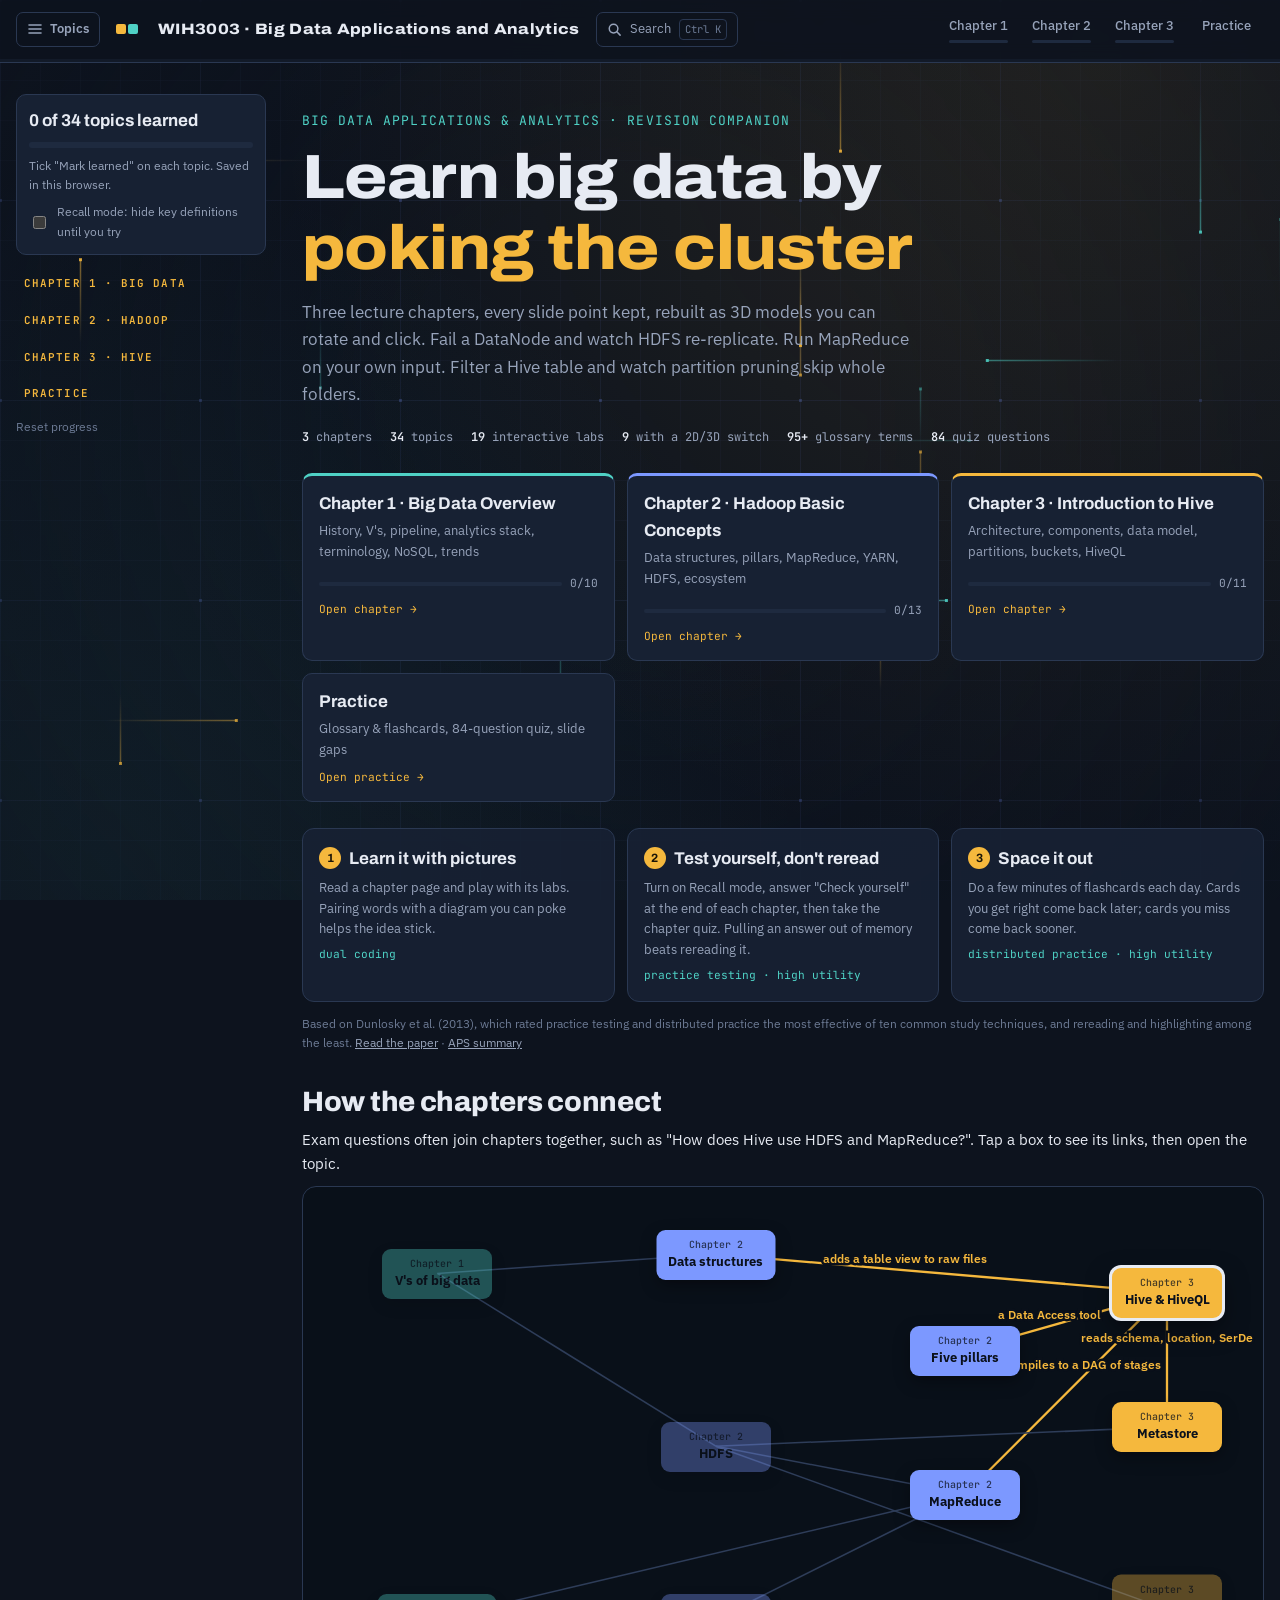
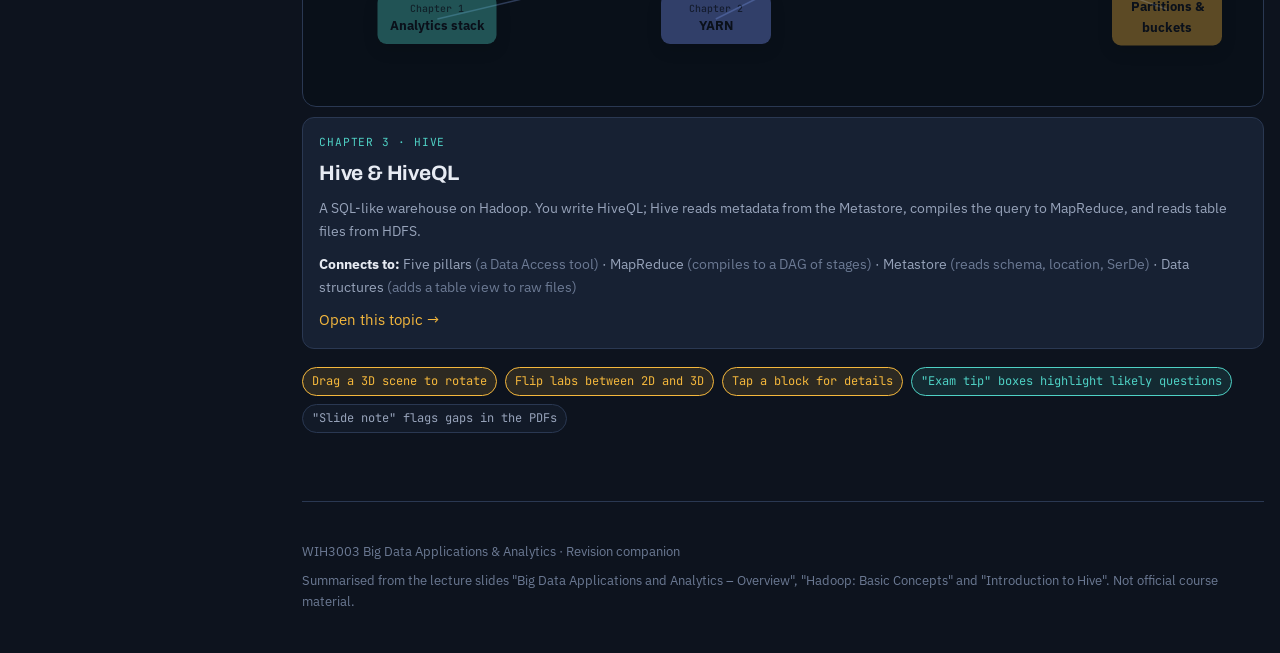
==== commit e2e6d432: ""updating features"" ====
--- a/index.html
+++ b/index.html
@@ -584,6 +584,116 @@
 .cmap button:focus-visible{outline:2px solid var(--fg);outline-offset:2px}
 .cmap button.on{box-shadow:0 0 0 3px var(--fg),0 10px 24px rgba(0,0,0,.5)}
 .cmap button.dim{opacity:.35}
+/* ---- v7: drill, HDFS write path, NoSQL and YARN animations ---- */
+.dr-tabs{margin:4px 0 12px}
+.dr{display:grid;gap:14px}
+.dr-bar{display:flex;flex-wrap:wrap;gap:10px;align-items:flex-end}
+.dr-bar label{display:grid;gap:4px;font-size:.78rem;color:var(--muted)}
+.dr-score{display:grid;grid-template-columns:repeat(6,minmax(0,1fr));gap:8px}
+.dr-score small{display:block;font-size:.68rem;color:var(--muted)}
+.dr-score div{background:var(--surface);border:1px solid var(--line);border-radius:9px;padding:8px 10px}
+.dr-score span{font-family:var(--f-mono);font-size:.66rem;text-transform:uppercase;letter-spacing:.06em;color:var(--muted)}
+.dr-score b{display:block;font-family:var(--f-mono);font-size:1.1rem;font-variant-numeric:tabular-nums}
+@media (max-width:520px){.dr-score{grid-template-columns:repeat(3,minmax(0,1fr))}}
+.dr-card{background:var(--surface);border:1px solid var(--line);border-radius:12px;padding:18px;display:grid;gap:12px}
+.dr-meta{display:flex;justify-content:space-between;gap:8px;flex-wrap:wrap;font-size:.8rem;color:var(--muted)}
+.dr-chip{font-family:var(--f-mono);font-size:.7rem;padding:2px 8px;border-radius:999px;background:var(--amber-soft);color:var(--amber)}
+.dr-q{font-size:1.06rem;font-weight:600;line-height:1.5}
+.dr-opts{display:grid;gap:8px}
+.dr-opt{all:unset;box-sizing:border-box;display:flex;gap:10px;align-items:flex-start;padding:10px 12px;border:1.5px solid var(--line);border-radius:10px;background:var(--bg-2);cursor:pointer;line-height:1.45}
+.dr-opt .k{font-family:var(--f-mono);color:var(--muted);min-width:1.2em}
+.dr-opt:hover:not([disabled]){border-color:var(--amber)}
+.dr-opt:focus-visible{outline:2px solid var(--amber)}
+.dr-opt[disabled]{cursor:default}
+.dr-opt.right{border-color:var(--teal);background:var(--teal-soft)}
+.dr-opt.wrong{border-color:var(--rose);background:var(--rose-soft)}
+.dr-exp{padding:12px 14px;border-radius:10px;background:var(--surface-2);font-size:.92rem;line-height:1.55}
+.dr-exp.skip{background:var(--amber-soft)}
+.dr-exp b{display:block;margin-bottom:2px}
+.dr-nav{display:flex;justify-content:space-between;gap:8px;flex-wrap:wrap}
+.dr-nav .grp{display:flex;gap:8px;flex-wrap:wrap}
+.dr-dots{display:flex;flex-wrap:wrap;gap:4px}
+.dr-dots button{all:unset;box-sizing:border-box;cursor:pointer;width:28px;height:28px;border-radius:6px;display:grid;place-items:center;font-family:var(--f-mono);font-size:.66rem;border:1px solid var(--line);color:var(--muted);background:var(--surface)}
+.dr-dots button.c{background:var(--teal-soft);border-color:var(--teal);color:var(--teal)}
+.dr-dots button.w{background:var(--rose-soft);border-color:var(--rose);color:var(--rose)}
+.dr-dots button.s{background:var(--amber-soft);border-color:var(--amber);color:var(--amber)}
+.dr-dots button.cur{outline:2px solid var(--fg);outline-offset:1px}
+.dr-dots button:focus-visible{outline:2px solid var(--amber)}
+.dr-done{text-align:center;display:grid;gap:8px;justify-items:center}
+details.dq{background:var(--surface);border:1px solid var(--line);border-radius:12px;margin-bottom:10px}
+details.dq summary{cursor:pointer;padding:14px 16px;font-weight:600;list-style:none;display:flex;gap:10px;line-height:1.45}
+details.dq summary::-webkit-details-marker{display:none}
+details.dq summary:focus-visible{outline:2px solid var(--amber);border-radius:12px}
+details.dq summary .n{font-family:var(--f-mono);color:var(--muted);font-weight:400;min-width:2.2em}
+details.dq summary .mk{margin-left:auto;font-family:var(--f-mono);font-size:.7rem;color:var(--amber);white-space:nowrap;padding-left:8px;font-weight:500}
+details.dq[open] summary{border-bottom:1px solid var(--line)}
+.dq .ans{padding:12px 16px 16px;font-size:.94rem;line-height:1.6;color:var(--fg)}
+.dq .ans ul,.dq .ans ol{margin:6px 0;padding-left:1.3em}
+.dq .ans p{margin:6px 0}
+.dq .ans .marks{font-size:.76rem;color:var(--muted);font-family:var(--f-mono)}
+.dq .ans table{border-collapse:collapse;font-size:.88rem;width:100%}
+.dq .ans td,.dq .ans th{border:1px solid var(--line);padding:6px 8px;text-align:left;vertical-align:top}
+.dq .ans .tw{overflow-x:auto}
+.dq .ans pre{background:#0A0F18;border:1px solid var(--line);border-radius:8px;padding:10px;overflow-x:auto;margin:8px 0;font-family:var(--f-mono);font-size:.82rem;white-space:pre-wrap}
+.dq .got{margin-top:10px;display:flex;gap:8px;align-items:center;font-size:.86rem;color:var(--muted)}
+.dq .got input{accent-color:var(--teal)}
+.dr-facts{display:grid;grid-template-columns:repeat(auto-fit,minmax(280px,1fr));gap:10px}
+.dr-facts .fact{background:var(--surface);border:1px solid var(--line);border-radius:12px;padding:14px 16px}
+.dr-facts h3{font-size:var(--s1);margin-bottom:6px;color:var(--amber)}
+.dr-facts ul{margin:0;padding-left:1.2em;display:grid;gap:3px;font-size:.9rem}
+.ptn{list-style:none;padding:0!important}
+.ptn li{display:flex;gap:10px;align-items:baseline}
+.src{font-family:var(--f-mono);font-size:.62rem;text-transform:uppercase;letter-spacing:.05em;padding:2px 6px;border-radius:4px;flex:none}
+.src.s{background:var(--teal-soft);color:var(--teal)}
+.src.b{background:var(--amber-soft);color:var(--amber)}
+.hw2{position:relative;display:grid;gap:14px;grid-template-columns:minmax(0,1fr) minmax(0,1fr);grid-template-areas:"client nn" "racks racks";min-width:0}
+.hw-box{background:var(--surface);border:1px solid var(--line);border-radius:10px;padding:10px 12px;display:grid;gap:6px;position:relative;z-index:1}
+.hw-box b{font-family:var(--f-display)}
+.hw-box small{color:var(--muted);font-size:.72rem}
+.hw-file{display:flex;gap:3px;height:30px}
+.hw-file i{display:grid;place-items:center;border-radius:4px;font-style:normal;font:600 .66rem var(--f-mono);color:#0B111C;min-width:18px;transition:opacity .3s}
+.hw-file i.sent{opacity:.25}
+.hw-nnlog{font-family:var(--f-mono);font-size:.68rem;color:var(--muted);min-height:2.6em;line-height:1.4}
+.hw-racks{grid-area:racks;display:grid;grid-template-columns:1fr 1fr;gap:10px}
+.hw-rack{border:1px dashed var(--line);border-radius:10px;padding:8px;display:grid;gap:6px}
+.hw-rack>span{font-family:var(--f-mono);font-size:.68rem;color:var(--muted)}
+.hw-rack .row{display:grid;grid-template-columns:repeat(3,minmax(0,1fr));gap:6px}
+.hw-dn{background:var(--surface);border:1px solid var(--line);border-radius:8px;padding:6px;min-height:92px;display:grid;align-content:start;gap:4px;position:relative;z-index:1}
+.hw-dn b{font:700 .72rem var(--f-mono)}
+.hw-dn.hot{border-color:var(--amber);box-shadow:0 0 0 2px var(--amber-soft)}
+.hw-bl{display:flex;flex-wrap:wrap;gap:3px}
+.hw-bl i{font-style:normal;font:600 .6rem var(--f-mono);color:#0B111C;padding:2px 4px;border-radius:3px}
+.hw-svg{position:absolute;inset:0;width:100%;height:100%;pointer-events:none;z-index:2;overflow:visible}
+.hw-svg path{fill:none;stroke:var(--amber);stroke-width:2;stroke-dasharray:5 4;opacity:.8}
+.hw-dot{position:absolute;width:14px;height:14px;border-radius:3px;transform:translate(-50%,-50%);z-index:3;pointer-events:none;box-shadow:0 0 0 3px rgba(255,255,255,.25)}
+@container (max-width:520px){.hw2{grid-template-columns:1fr;grid-template-areas:"client" "nn" "racks"}.hw-racks{grid-template-columns:1fr}}
+.nsq-grid,.my-grid{display:grid;grid-template-columns:repeat(2,minmax(0,1fr));gap:14px;margin-top:4px}
+@media (max-width:700px){.nsq-grid,.my-grid{grid-template-columns:1fr}}
+.nsq-side,.my-side{display:grid;gap:8px;align-content:start;background:var(--bg-2);border:1px solid var(--line);border-radius:10px;padding:12px;min-width:0}
+.nsq-up{height:150px;display:grid;place-items:end center}
+.nsq-box{background:var(--blue);color:#0B111C;border-radius:8px;display:grid;place-items:center;text-align:center;padding:6px;transition:width .4s,height .4s,background .3s;font-size:.8rem}
+.nsq-box small{font-size:.7rem}
+.nsq-box.max{background:var(--rose)}
+.nsq-nodes{display:flex;flex-wrap:wrap;gap:6px;min-height:150px;align-content:flex-start}
+.nsq-node{width:calc(33.3% - 4px);min-width:96px;background:var(--surface);border:1px solid var(--line);border-radius:8px;padding:6px;display:grid;gap:4px;transition:opacity .3s,border-color .3s}
+.nsq-node b{font:700 .72rem var(--f-mono)}
+.nsq-node.down{border-color:var(--rose);background:var(--rose-soft)}
+.nsq-node.down .kk i{opacity:.3}
+.kk{display:flex;flex-wrap:wrap;gap:3px}
+.kk i{font-style:normal;font:600 .6rem var(--f-mono);padding:1px 4px;border-radius:3px;background:var(--teal-soft);color:var(--teal)}
+.kk i.rep{background:var(--surface-2);color:var(--muted)}
+.my-master{background:var(--surface);border:1px solid var(--line);border-radius:9px;padding:9px 11px;display:grid;gap:4px}
+.my-master b{font-family:var(--f-display)}
+.my-master small{color:var(--muted);font-size:.72rem}
+.meter{height:8px;border-radius:4px;background:var(--surface-2);overflow:hidden}
+.meter i{display:block;height:100%;width:0;background:var(--teal);transition:width .4s,background .3s}
+.meter i.hot{background:var(--rose)}
+.my-workers{display:grid;grid-template-columns:repeat(3,minmax(0,1fr));gap:6px}
+.my-w{background:var(--surface);border:1px solid var(--line);border-radius:8px;padding:6px;min-height:74px;display:grid;align-content:start;gap:4px}
+.my-w b{font:700 .66rem var(--f-mono);color:var(--muted)}
+.my-w i{font-style:normal;font:600 .62rem var(--f-mono);padding:2px 5px;border-radius:4px;color:#0B111C;animation:pop .35s ease}
+@keyframes pop{from{transform:scale(.4);opacity:0}to{transform:none;opacity:1}}
+@media (prefers-reduced-motion:reduce){.my-w i{animation:none}}
 /* print: the open page as clean notes */
 @media print{
  :root{--bg:#fff;--bg-2:#fff;--surface:#fff;--surface-2:#eee;--line:#bbb;--fg:#111;--muted:#333;--dim:#555;color-scheme:light}
@@ -634,7 +744,7 @@
     <div class="eyebrow">Big Data Applications &amp; Analytics · Revision companion</div>
     <h1>Learn big data by <em>poking the cluster</em></h1>
     <p class="lede">Three lecture chapters, every slide point kept, rebuilt as 3D models you can rotate and click. Fail a DataNode and watch HDFS re-replicate. Run MapReduce on your own input. Filter a Hive table and watch partition pruning skip whole folders.</p>
-    <div class="meta"><span><b>3</b> chapters</span><span><b>33</b> topics</span><span><b>16</b> interactive labs</span><span><b>9</b> with a 2D/3D switch</span><span><b>95+</b> glossary terms</span><span><b>84</b> quiz questions</span></div>
+    <div class="meta"><span><b>3</b> chapters</span><span><b>34</b> topics</span><span><b>19</b> interactive labs</span><span><b>9</b> with a 2D/3D switch</span><span><b>95+</b> glossary terms</span><span><b>84</b> quiz questions</span></div>
     <div class="resume" id="resume" hidden></div>
     <div class="toc" id="home-toc"></div>
     <div class="howto" aria-label="How to revise with this site">
@@ -778,6 +888,16 @@
       <div class="card"><span class="tag">NoSQL characteristics</span>
         <ul><li>Non-relational</li><li>Doesn't require a schema</li><li>Data replicated to multiple nodes (identical &amp; fault-tolerant) and can be partitioned: down nodes are easily replaced, no single point of failure</li><li>Horizontally scalable</li><li>Cheap and easy to implement (open-source)</li><li>Fast key-value access</li></ul>
         <p style="margin-top:8px">Examples shown: Redis, HBase, Cassandra, MongoDB, Riak, CouchDB, Tokyo Cabinet, Scalaris, Project Voldemort, Neo4j (graph), Membase</p>
+      </div>
+      <div class="card nsq">
+        <span class="tag">See it: horizontal scaling, partitioning and replication</span>
+        <p>Twelve keys are spread (partitioned) across the nodes, and each key is kept on two nodes (replicated). Add load to scale out, then fail nodes and see which keys survive.</p>
+        <div class="controls"><button class="btn primary" type="button" id="nq-load">Add load</button><button class="btn" type="button" id="nq-fail">Fail a node</button><button class="btn ghost" type="button" id="nq-reset">Reset</button></div>
+        <div class="nsq-grid">
+          <div class="nsq-side"><span class="kicker">Scale up (vertical) · one bigger machine</span><div class="nsq-up"><div class="nsq-box" id="nq-up"><b>1 server</b><small id="nq-up-t"></small></div></div></div>
+          <div class="nsq-side"><span class="kicker">Scale out (horizontal) · more cheap machines</span><div class="nsq-nodes" id="nq-nodes"></div></div>
+        </div>
+        <div class="steptext" id="nq-msg"></div>
       </div>
       <p class="note">"Big Data Technologies" is listed but never defined. Data Science is defined but not in the list. The Hadoop slide appears twice.</p>
     </article>
@@ -935,6 +1055,20 @@
         <div class="card"><span class="tag">TaskTracker (per-node slave)</span><ul><li>Launch and tear down tasks on JobTracker's orders</li><li>Provide task-status information to the JobTracker periodically</li></ul><p style="margin-top:6px">Diagram: clients submit jobs (dashed) to the JobTracker; TaskTrackers running tasks send MapReduce status (solid).</p></div>
       </div>
       <div class="card"><span class="tag">Background: cluster computing</span><p>A <b style="color:var(--fg)">computer cluster</b> is a set of loosely or tightly connected computers that work together so they can be viewed as a single system. Challenges: storing data persistently and keeping it available if nodes fail; dealing with node failures during long-running computations; the network bottleneck that delays processing. MapReduce answers by <b style="color:var(--fg)">bringing computation close to the data</b>. Its stated limitation: map and reduce jobs are "not stateless", so Reduce must wait for Map to finish, which limits parallelism. So YARN was born as a generic resource management and distributed application framework.</p></div>
+      <div class="card my">
+        <span class="tag">See it: one JobTracker vs YARN</span>
+        <p>Submit jobs to both clusters. In MRv1 every job's scheduling and monitoring lands on the single JobTracker. In YARN the ResourceManager only hands out containers, and each job gets its own ApplicationMaster.</p>
+        <div class="controls"><button class="btn primary" type="button" id="my-mr">Submit MapReduce job</button><button class="btn" type="button" id="my-sp">Submit Spark job</button><button class="btn ghost" type="button" id="my-reset">Reset</button></div>
+        <div class="my-grid">
+          <div class="my-side"><span class="kicker">MRv1 (Hadoop 1)</span>
+            <div class="my-master"><b>JobTracker</b><small>resources + every job's scheduling &amp; monitoring</small><div class="meter"><i id="my-jt"></i></div></div>
+            <div class="my-workers" id="my-tt"></div></div>
+          <div class="my-side"><span class="kicker">YARN (Hadoop 2+)</span>
+            <div class="my-master"><b>ResourceManager</b><small>hands out containers only</small><div class="meter"><i id="my-rm"></i></div></div>
+            <div class="my-workers" id="my-nm"></div></div>
+        </div>
+        <div class="steptext" id="my-msg">Submit a job to see where the work lands.</div>
+      </div>
       <p class="note">The slide calls JobTracker/TaskTracker the "current" system, but since Hadoop 2 they are replaced by YARN. "Not stateless" is confusing wording: the real problems were the strict map-then-reduce barrier, the single overloaded JobTracker, and MRv1 running only MapReduce jobs.</p>
     </article>
 
@@ -992,8 +1126,40 @@
       <p class="note">The diagram shows a Secondary NameNode (fsimage + edits) that is never explained. It periodically merges the edit log into the fsimage (checkpointing). It is not a live backup NameNode. Also: 64 MB was the Hadoop 1 default, 128 MB from Hadoop 2. Two slides are numbered "29" out of order.</p>
     </article>
 
+    <article class="topic" id="hdfs-write">
+      <div class="topic-head"><span class="tnum">2.10</span><h3>How HDFS stores a file: the write path</h3></div>
+      <p class="sub">Choose a file size, block size and replication factor, then step through what happens when a client saves the file into HDFS. The NameNode's metadata fills in as each block lands.</p>
+      <div class="controls">
+        <label class="inline" for="hw-size">File size</label><select id="hw-size"><option value="200">200 MB</option><option value="300" selected>300 MB</option><option value="500">500 MB</option></select>
+        <label class="inline" for="hw-bs">Block size</label><select id="hw-bs"><option value="64">64 MB (Hadoop 1)</option><option value="128" selected>128 MB (Hadoop 2+)</option></select>
+        <label class="inline" for="hw-rf">Replication</label><select id="hw-rf"><option value="1">1</option><option value="2">2</option><option value="3" selected>3</option></select>
+      </div>
+      <div class="lab">
+        <div class="stage" id="st-hw" style="height:480px"><span class="hint">Drag to rotate</span></div>
+        <aside class="panel">
+          <span class="kicker" id="hw-kick"></span>
+          <div class="steptext" id="hw-step"></div>
+          <div class="controls"><button class="btn" type="button" id="hw-prev">Back</button><button class="btn primary" type="button" id="hw-next">Next step</button><button class="btn" type="button" id="hw-play">Play all</button></div>
+          <span class="kicker">NameNode metadata (held in RAM)</span>
+          <div class="tbl"><table><thead><tr><th>Block</th><th>Size</th><th>Stored on</th></tr></thead><tbody id="hw-meta"></tbody></table></div>
+          <div class="tiles" id="hw-stats"></div>
+        </aside>
+      </div>
+      <div class="card"><span class="tag">Points to note</span>
+        <ul class="ptn">
+          <li><span class="src s">Slides</span>A file is cut into large blocks (typically 128 MB; 64 MB in Hadoop 1), and each block is replicated independently on several DataNodes.</li>
+          <li><span class="src s">Slides</span>The NameNode stores only metadata (namespace tree, inodes, and the block → DataNode map) and keeps it all in RAM. File data never passes through it.</li>
+          <li><span class="src s">Slides</span>Blocks sit on each DataNode's own local file system.</li>
+          <li><span class="src b">Beyond slides</span>The last block holds only what's left. A 300 MB file with 128 MB blocks is 128 + 128 + 44 MB, and that last block uses 44 MB of disk, not 128.</li>
+          <li><span class="src b">Beyond slides</span>Replication multiplies raw storage: 300 MB with 3 replicas uses 900 MB of disk across the cluster.</li>
+          <li><span class="src b">Beyond slides</span>By default the first replica goes on one rack and the other two go together on a different rack, so the file survives a whole rack failing.</li>
+          <li><span class="src b">Beyond slides</span>DataNodes pass the block along in a pipeline (client → DataNode → DataNode → DataNode), and acknowledgements travel back up the same chain.</li>
+        </ul></div>
+      <p class="tip">A favourite exam pairing: "how is a file stored" (this topic) with "how is a file read" (2.9). In both, the NameNode only deals in metadata; the bytes move between the client and the DataNodes.</p>
+    </article>
+
     <article class="topic">
-      <div class="topic-head"><span class="tnum">2.10</span><h3>Data access, governance, security and operations tools</h3></div>
+      <div class="topic-head"><span class="tnum">2.11</span><h3>Data access, governance, security and operations tools</h3></div>
       <p class="sub">Data access lets you interact with data in a wide variety of ways, from batch to real-time.</p>
       <div class="grid2">
         <div class="card"><span class="tag">Data access · SQL</span><h4>Apache Hive</h4><p>Data warehouse built on MapReduce for easy summarization and ad-hoc queries via a SQL-like interface over HDFS. User submits SQL → Hive converts it into MapReduce jobs → masters → slaves. Keeps a metadata store.</p></div>
@@ -1026,12 +1192,12 @@
     </article>
 
     <article class="topic">
-      <div class="topic-head"><span class="tnum">2.11</span><h3>Where to apply Hadoop &amp; chapter summary</h3></div>
+      <div class="topic-head"><span class="tnum">2.12</span><h3>Where to apply Hadoop &amp; chapter summary</h3></div>
       <div class="chips" style="margin:0"><span class="chip">1 Modeling true risk</span><span class="chip">2 Customer churn analysis</span><span class="chip">3 Recommendation engine</span><span class="chip">4 PoS transaction analysis</span><span class="chip">5 Analyzing network data to predict failure</span><span class="chip">6 Threat analysis</span><span class="chip">7 Search quality</span><span class="chip">8 Data "sandbox"</span></div>
       <div class="card"><span class="tag">Summary</span><ul><li>Apache Hadoop is a fast-growing data framework</li><li>It addresses the problems of "traditional" large-scale computing</li><li>It features the Hadoop Distributed File System (HDFS)</li><li>Built on MapReduce concepts and Hadoop cluster operation</li></ul><p style="margin-top:6px">References: Cloudera, Introduction to Hadoop · hadoop.apache.org HDFS design (r1.2.1) · hadoop.apache.org MapReduce tutorial (r1.2.1)</p></div>
     </article>
     <article class="topic">
-      <div class="topic-head"><span class="tnum">2.12</span><h3>Common misconceptions</h3></div>
+      <div class="topic-head"><span class="tnum">2.13</span><h3>Common misconceptions</h3></div>
       <p class="sub">Each of these costs marks in exams. Say out loud why it's wrong before you open it.</p>
       <div class="myths"><details class="myth"><summary><span class="mx">Myth</span><span>The Secondary NameNode is a backup NameNode.</span></summary><p><b>Actually:</b> It periodically merges the edit log into the fsimage (checkpointing). It cannot take over if the NameNode fails. The slides show it but never explain it, so this is a favourite trap.</p></details><details class="myth"><summary><span class="mx">Myth</span><span>When you read a file, the data passes through the NameNode.</span></summary><p><b>Actually:</b> The NameNode only answers which blocks and DataNodes hold the file. The client then reads the blocks directly from the DataNodes.</p></details><details class="myth"><summary><span class="mx">Myth</span><span>The NameNode sends commands straight to DataNodes.</span></summary><p><b>Actually:</b> It never sends requests directly. It gives instructions only as replies to DataNode heartbeats: replicate, remove replicas, re-register, or shut down.</p></details><details class="myth"><summary><span class="mx">Myth</span><span>YARN replaced MapReduce.</span></summary><p><b>Actually:</b> YARN replaced MRv1's JobTracker and TaskTracker resource management. MapReduce still runs, now as one application on YARN alongside Spark, Tez, Storm and others.</p></details><details class="myth"><summary><span class="mx">Myth</span><span>Replication factor 3 means a file is cut into 3 blocks.</span></summary><p><b>Actually:</b> The replication factor is how many copies of each block exist. The number of blocks depends on file size divided by block size (typically 128 MB).</p></details><details class="myth"><summary><span class="mx">Myth</span><span>Reduce can start working before the maps finish.</span></summary><p><b>Actually:</b> Reducers need every value for their keys, so reducing waits for mapping to finish. The slides call this MapReduce's biggest limitation and the reason YARN was created.</p></details></div>
     </article>
@@ -1330,7 +1496,8 @@
     <div class="ch-head"><span class="num" aria-hidden="true">✓</span><span class="eyebrow">Practice</span><h2>Revise and test yourself</h2><p>Flip through flashcards, take the quiz for one chapter or all of them, and check what the slides leave out.</p></div>
     <div class="phub">
       <a href="#glossary"><b>Glossary &amp; flashcards</b><small>Every term, searchable, or one card at a time</small></a>
-      <a href="#quiz"><b>Quiz</b><small>Pick a chapter or mix them all</small></a>
+      <a href="#quiz"><b>Quiz &amp; timed exam</b><small>Pick a chapter or mix them all</small></a>
+      <a href="#drill"><b>Test drill · Chapters 1–2</b><small>176 MCQs with negative marking, 43 written questions, last-minute facts</small></a>
       <a href="#gaps"><b>Slide gaps</b><small>Missing, outdated or unclear points to ask about</small></a>
     </div>
   </section>
@@ -1354,6 +1521,29 @@
     <div class="tabs" id="quiz-f" style="margin-bottom:4px"></div>
     <article class="topic quiz" id="quiz-box"></article>
     <article class="topic exam" id="exam-box"></article>
+  </section>
+
+  <section class="chapter" id="drill" data-view="practice">
+    <div class="ch-head"><span class="eyebrow">Test drill · Chapters 1–2</span><h2>Big Data &amp; Hadoop test drill</h2><p>Built from the Chapter 1 and Chapter 2 lecture decks: 176 multiple-choice questions with negative marking, 43 written questions with model answers and likely marks, and a last-minute facts sheet.</p></div>
+    <div class="seg dr-tabs" role="group" aria-label="Drill section"><button type="button" data-v="mcq" aria-pressed="true">MCQ practice</button><button type="button" data-v="desc" aria-pressed="false">Written Q&amp;A</button><button type="button" data-v="facts" aria-pressed="false">Last-minute facts</button></div>
+    <article class="topic dr" id="dr-mcq">
+      <div class="dr-bar">
+        <label for="dr-topic">Topic<select id="dr-topic"></select></label>
+        <label for="dr-neg">Wrong answer costs<select id="dr-neg"><option value="0">0 marks</option><option value="0.25" selected>−0.25</option><option value="0.33">−0.33</option><option value="0.5">−0.5</option><option value="1">−1</option></select></label>
+        <label for="dr-order">Order<select id="dr-order"><option value="seq">As in slides</option><option value="rnd">Shuffled</option></select></label>
+        <button class="btn" type="button" id="dr-wrong">Retry my wrong ones</button>
+        <button class="btn ghost" type="button" id="dr-reset">Reset</button>
+      </div>
+      <div class="dr-score"><div><span>Score</span><b id="dr-s-score">0</b></div><div title="Correct ÷ answered. Skipped questions are not counted."><span>Accuracy</span><b id="dr-s-acc">–</b><small id="dr-s-accn">no answers yet</small></div><div><span>Correct</span><b id="dr-s-c">0</b></div><div><span>Wrong</span><b id="dr-s-w">0</b></div><div><span>Skipped</span><b id="dr-s-s">0</b></div><div><span>Left</span><b id="dr-s-l">0</b></div></div>
+      <div class="dr-card" id="dr-card"></div>
+      <div class="dr-dots" id="dr-dots"></div>
+      <p class="sub" style="font-size:.85rem">Keys: A–D to answer, S to skip, → or Enter for next, ← for previous. Skip when you'd only be guessing; that's the habit negative marking rewards.</p>
+    </article>
+    <article class="topic dr" id="dr-desc" hidden>
+      <div class="dr-bar"><label for="dr-dtopic">Topic<select id="dr-dtopic"></select></label><button class="btn" type="button" id="dr-open">Open all</button><button class="btn" type="button" id="dr-close">Close all</button><span id="dr-count" style="font-size:.85rem;color:var(--muted)"></span></div>
+      <div id="dr-list"></div>
+    </article>
+    <article class="topic dr" id="dr-facts" hidden><div class="dr-facts" id="dr-factlist"></div></article>
   </section>
 
   <section class="chapter" id="gaps" data-view="practice">
@@ -1695,7 +1885,7 @@
  if(!sgs[ch]){side.insertAdjacentHTML("beforeend",`<a class="sh" href="#ch${ch}" data-g="ch${ch}">Chapter ${ch} · ${esc(chName(ch))}</a><div class="sg" data-g="ch${ch}"></div>`);sgs[ch]=side.querySelector(`.sg[data-g="ch${ch}"]`)}
  sgs[ch].insertAdjacentHTML("beforeend",`<a href="#${t.id}" data-t="${t.id}"><span class="n">${n}</span><span>${esc(h)}</span></a>`);
  const b=document.createElement("button");b.type="button";b.className="mark";b.dataset.t=t.id;b.onclick=()=>{learned.has(t.id)?learned.delete(t.id):learned.add(t.id);store.set("bdl-learned",[...learned]);syncLearned()};t.querySelector(".topic-head").appendChild(b)});
-side.insertAdjacentHTML("beforeend",`<a class="sh" href="#practice" data-g="practice">Practice</a><div class="sg" data-g="practice"><a href="#glossary"><span class="n">A–Z</span><span>Glossary &amp; flashcards</span></a><a href="#quiz"><span class="n">Q</span><span>Quiz</span></a><a href="#gaps"><span class="n">!</span><span>Slide gaps</span></a></div>`);
+side.insertAdjacentHTML("beforeend",`<a class="sh" href="#practice" data-g="practice">Practice</a><div class="sg" data-g="practice"><a href="#glossary"><span class="n">A–Z</span><span>Glossary &amp; flashcards</span></a><a href="#quiz"><span class="n">Q</span><span>Quiz &amp; timed exam</span></a><a href="#drill"><span class="n">D</span><span>Test drill · Ch 1–2</span></a><a href="#gaps"><span class="n">!</span><span>Slide gaps</span></a></div>`);
 /* top nav: one link per chapter page (new chapters appear automatically) + Practice */
 const topnav=$("#topnav");
 topnav.innerHTML=CH.map(c=>`<a href="#ch${c.n}" data-nav="ch${c.n}" title="Chapter ${c.n} · ${esc(c.name)}"><span>Chapter ${c.n}</span><i class="np"><b style="width:0"></b></i></a>`).join("")+`<a href="#practice" data-nav="practice"><span>Practice</span><i class="np" style="visibility:hidden"><b></b></i></a>`;
@@ -1728,7 +1918,7 @@
  const pg=PAGES.find(p=>p.v===v);document.title=pg?`${pg.label} · ${baseTitle}`:baseTitle;
  if(v!=="home")store.set("bdl-last",location.hash);else drawResume();
  document.body.classList.remove("side-open");syncSideBtn();
- const target=r.el&&r.el.dataset.view!==v?r.el:null;
+ const target=r.el&&r.el.id!==v?r.el:null;
  requestAnimationFrame(()=>{if(target){if(changed)jump(()=>target.scrollIntoView());else target.scrollIntoView({behavior:reduced?"auto":"smooth"})}else if(changed){jump(()=>window.scrollTo(0,0));setTimeout(()=>{if(!userMoved&&curView===v)jump(()=>window.scrollTo(0,0))},60)}onScroll()});userMoved=false;if(target){[350,900,1800].forEach(ms=>setTimeout(()=>{if(!userMoved&&curView===v)jump(()=>target.scrollIntoView())},ms))}}
 let userMoved=false;["wheel","touchstart","keydown"].forEach(ev=>window.addEventListener(ev,()=>{userMoved=true},{passive:true}));
 function drawResume(){const h=store.get("bdl-last"),el=$("#resume");if(!h||h==="#home"){el.hidden=true;return}const id=h.slice(1),t=document.getElementById(id);if(!t){el.hidden=true;return}
@@ -1875,15 +2065,495 @@
 cmEl.addEventListener("click",e=>{const b=e.target.closest("[data-k]");if(b)cmPick(b.dataset.k)});cmPick("hive");
 
 /* ---------- first-time hints on the first lab you reach ---------- */
-if(!store.get("bdl-coach")){const coachIO=new IntersectionObserver(es=>{const hit=es.find(e=>e.isIntersecting&&e.intersectionRatio>=.6);if(!hit)return;coachIO.disconnect();const stg=hit.target,has2d=!!stg.querySelector(".seg");
-  const c=document.createElement("div");c.className="coach";c.setAttribute("role","note");c.innerHTML=`<b>New here? Three moves</b><ul><li>Drag the model to rotate it</li><li>Tap any block to read about it</li><li>${has2d?"Switch 2D / 3D with the buttons at the top right":"Use Full screen at the top right for a closer look"}</li></ul><div class="controls"><button class="btn primary" type="button">Got it</button></div>`;
+if(!store.get("bdl-coach")){const coachIO=new IntersectionObserver(es=>{const hit=es.find(e=>e.isIntersecting&&e.intersectionRatio>=.6);if(!hit)return;coachIO.disconnect();const stg=hit.target;
+  const c=document.createElement("div");c.className="coach";c.setAttribute("role","note");c.innerHTML=`<b>New here? Three moves</b><ul><li>Drag the model to rotate it</li><li>Tap any block to read about it</li><li>Use the buttons at the top right to switch 2D / 3D (where offered) or go full screen</li></ul><div class="controls"><button class="btn primary" type="button">Got it</button></div>`;
   stg.appendChild(c);const done=()=>{c.remove();store.set("bdl-coach",1)};c.querySelector("button").onclick=done;stg.addEventListener("pointerdown",e=>{if(!c.contains(e.target))setTimeout(done,1200)},{once:true})},{threshold:[.6]});
  document.querySelectorAll(".stage").forEach(x=>coachIO.observe(x))}
+
+/* ---------- test drill (Chapters 1–2): content kept exactly as supplied ---------- */
+
+const DR_MCQ = [
+/* ---------- BIG DATA OVERVIEW ---------- */
+{t:"Big Data concepts",q:"According to Michael Franklin, Big Data is:",o:["Any data larger than one terabyte","Any data that is expensive to manage and hard to extract value from","Any data stored in a NoSQL database","Any data generated by social media"],a:1,e:"Franklin (Director of the AMP Lab, UC Berkeley): “Big Data is any data that is expensive to manage and hard to extract value from.”"},
+{t:"Big Data concepts",q:"Michael Franklin was the director of which lab?",o:["Stanford AI Lab","Google Research","Algorithms, Machines and People (AMP) Lab, UC Berkeley","MIT CSAIL"],a:2,e:"The slide credits him as Director of the Algorithms, Machines and People Lab, University of Berkeley."},
+{t:"Big Data concepts",q:"Big data analytics is best defined as:",o:["Storing large data sets in relational tables","The process of examining large data sets to uncover hidden patterns, unknown correlations, market trends, customer preferences and other useful business information","Compressing data so it fits on one server","Writing MapReduce programs in Java"],a:1,e:"Slide definition of Big Data Analytics."},
+{t:"Big Data concepts",q:"Which of the following is NOT listed as something big data analytics uncovers?",o:["Hidden patterns","Unknown correlations","Customer preferences","Hardware failures in the CPU cache"],a:3,e:"The definition lists hidden patterns, unknown correlations, market trends, customer preferences and other useful business information."},
+{t:"Big Data concepts",q:"Which is listed as a Big Data application in the slides?",o:["Airline route planning","Word processing","Spreadsheet formatting","Email encryption"],a:0,e:"Applications: Internet search, digital advertisements, recommender systems, image recognition, speech recognition, gaming, price comparison websites, airline route planning, fraud & risk detection, delivery logistics."},
+{t:"Big Data concepts",q:"“Targeted advertising and re-targeting” belongs to which Big Data application?",o:["Recommender systems","Digital advertisements","Price comparison websites","Internet search"],a:1,e:"Digital Advertisements (Targeted Advertising and re-targeting)."},
+{t:"Big Data concepts",q:"Which of these is NOT among the ten Big Data applications listed?",o:["Fraud and risk detection","Delivery logistics","Speech recognition","Payroll processing"],a:3,e:"Payroll processing is not in the list."},
+{t:"Big Data concepts",q:"Data Science refers to an emerging area of work concerned with:",o:["Only the visualization of data","The collection, preparation, analysis, visualization, management and preservation of large collections of information","Building computer hardware","Writing SQL queries only"],a:1,e:"Slide definition of Data Science."},
+{t:"Big Data concepts",q:"Machine Learning is defined in the slides as:",o:["A type of AI that gives computers the ability to learn without being explicitly programmed","A database that stores data without schema","A network of remote servers","A file system for clusters"],a:0,e:"“A type of artificial intelligence (AI) that provides computers with the ability to learn without being explicitly programmed.”"},
+{t:"Big Data concepts",q:"A dataset is:",o:["A single record in a table","A collection or group of related data whose members share the same set of attributes","Any file on a hard disk","A NoSQL index"],a:1,e:"Each group/dataset member shares the same set of attributes or properties as others in the same dataset."},
+{t:"Big Data concepts",q:"Which is given as an example of a dataset?",o:["Historical weather observations stored as XML files","A CPU register","A single pixel","A network cable"],a:0,e:"Examples: tweets in a flat file; image files in a directory; rows from a DB table in a CSV file; historical weather observations stored as XML files."},
+{t:"Big Data concepts",q:"A NoSQL database stores and retrieves data that is modeled:",o:["Only as tables with rows and columns","In means other than the tabular relations used in relational databases","Only as XML","Only in memory"],a:1,e:"Slide definition of NoSQL database."},
+{t:"Big Data concepts",q:"Which is NOT a characteristic of NoSQL listed in the slides?",o:["Non-relational","Doesn't require schema","Vertically scalable only","Fast key-value access"],a:2,e:"NoSQL is listed as horizontally scalable, not vertically."},
+{t:"Big Data concepts",q:"In NoSQL, data is replicated to multiple nodes. The benefit listed is:",o:["Higher licensing cost","No single point of failure; down nodes are easily replaced","Data must follow a fixed schema","Slower reads"],a:1,e:"Replicated (identical & fault-tolerant) and partitioned → down nodes easily replaced, no single point of failure."},
+{t:"Big Data concepts",q:"Cloud computing is:",o:["Storing data only on a personal computer","Using a network of remote servers hosted on the internet to store, manage and process data, rather than a local server or PC","A type of NoSQL database","A MapReduce phase"],a:1,e:"Slide definition of cloud computing."},
+{t:"Big Data concepts",q:"Which is listed as a big data FRAMEWORK (not a programming language)?",o:["Julia","Scala","Storm","R"],a:2,e:"Frameworks: Hadoop, Spark, Storm, Flume. Languages: R, Python, Java, Scala, Julia."},
+{t:"Big Data concepts",q:"Which is listed as a programming language for big data?",o:["Flume","Spark","Julia","Hadoop"],a:2,e:"Languages: R, Python, Java, Scala, Julia."},
+{t:"Big Data concepts",q:"Hadoop (in the overview deck) provides a software framework for multiple storage in different locations and processes them using:",o:["SQL joins","MapReduce technology","Blockchain","Spreadsheets"],a:1,e:"“...process them using MapReduce technology.”"},
+{t:"Big Data concepts",q:"The “four Ms” of big data stand for:",o:["Map, Merge, Move, Manage","Make Me More Money","Model, Measure, Monitor, Maintain","Memory, Machines, Methods, Metrics"],a:1,e:"Big Data V's to M's: many organisations forget or violate the four Ms – Make Me More Money."},
+{t:"Big Data concepts",q:"According to the “V’s to M’s” slide, what happens when organisations jump on the big data bandwagon just to follow competitors?",o:["They always profit immediately","Hidden costs and processes emerge, slowing the organisation or splitting it into silos","They no longer need IT staff","Data volume shrinks"],a:1,e:"Some struggle with maintenance; hidden costs and processes emerge which slow organisations or split them into silos."},
+{t:"Big Data concepts",q:"In the “History of Big Data” graphic, which unit is described as “our digital universe today”?",o:["Zettabyte","Yottabyte","Exabyte","Brontobyte"],a:1,e:"Yottabyte (10^24) = our digital universe today ≈ 250 trillion DVDs. Brontobyte is “our digital universe tomorrow”."},
+{t:"Big Data concepts",q:"A Brontobyte is:",o:["10^21 bytes","10^24 bytes","10^27 bytes","10^18 bytes"],a:2,e:"Brontobyte = 10^27, expected to measure sensor data from the Internet of Things (IoT)."},
+{t:"Big Data concepts",q:"Which unit is 10^21 bytes?",o:["Petabyte","Exabyte","Zettabyte","Yottabyte"],a:2,e:"MB 10^6, GB 10^9, TB 10^12, PB 10^15, EB 10^18, ZB 10^21, YB 10^24, Brontobyte 10^27."},
+{t:"Big Data concepts",q:"Arrange in increasing size: Exabyte, Petabyte, Zettabyte, Terabyte",o:["TB < PB < EB < ZB","PB < TB < EB < ZB","TB < EB < PB < ZB","EB < PB < TB < ZB"],a:0,e:"Terabyte 10^12 < Petabyte 10^15 < Exabyte 10^18 < Zettabyte 10^21."},
+{t:"Big Data concepts",q:"In the history graphic, which instrument “generates 1 PB per second”?",o:["Facebook databases","CERN Large Hadron Collider","NSA servers","Google search"],a:1,e:"Petabyte example: The CERN Large Hadron Collider generates 1 PB per second."},
+{t:"Big Data concepts",q:"The Brontobyte will be used to describe the type of data generated by:",o:["Government agencies","Sensors in the Internet of Things","Relational databases","DVDs"],a:1,e:"“...sensor data that will be generated from the IoT (Internet of Things).”"},
+{t:"Big Data concepts",q:"In the Intel big-data flow, data from many sources is collected, then:",o:["Correlated → Analyzed/Predicted → Insight","Deleted → Archived → Printed","Encrypted → Emailed → Stored","Sorted → Compressed → Deleted"],a:0,e:"Collect → Correlate → Analyze/Predict → Insight. The three stages shown separately: Gather, Store, Manipulate."},
+{t:"Big Data concepts",q:"Which three stages are highlighted in the Intel big data pipeline slides?",o:["Gather, Store, Manipulate","Map, Shuffle, Reduce","Plan, Build, Test","Extract, Load, Delete"],a:0,e:"Slide 1-11 highlights Gather, Store and Manipulate; the end result is Untapped Value / Insight."},
+{t:"Big Data concepts",q:"Which is listed as an INSIGHT produced by big data in the Intel slide?",o:["Falls prevention for the elderly","Printer maintenance","Keyboard layout design","Password resets"],a:0,e:"Insights: business intelligence, biodiversity trends, customer purchase habits, epidemic migration paths, falls prevention for the elderly, extreme weather prediction."},
+{t:"Big Data concepts",q:"According to the “Data Growth” chart, roughly what share of data growth is unstructured?",o:["12%","50%","88%","100%"],a:2,e:"Data growth is driven by unstructured data: 88% unstructured vs 12% structured."},
+{t:"Big Data concepts",q:"The Cloudera slide “Hadoop is so much more than just Hadoop” shows that in 2006 Hadoop consisted of:",o:["Core Hadoop (HDFS, MapReduce)","Spark and Kafka","Hive and Pig","YARN only"],a:0,e:"2006: Core Hadoop (HDFS, MR). HBase & ZooKeeper were added around 2008; Hive, Pig, Mahout ~2009; Sqoop, Whirr, Avro ~2010; Flume, Oozie, HCatalog ~2011; Spark, Impala, Solr, Kafka, YARN ~2012; Parquet, Sentry later."},
+{t:"Big Data concepts",q:"Which Quick Review question appears at the end of the overview deck?",o:["How big data analysis helps businesses increase their revenue?","How to install Hadoop on Windows?","What is the price of AWS?","How to write a Python loop?"],a:0,e:"Review questions: What exactly is Big Data? What are the biggest challenges of big data? How does big data analysis help businesses increase revenue?"},
+/* ---------- V's & STACK ---------- */
+{t:"V's & analytics stack",q:"Douglas Laney's original 3Vs of big data are:",o:["Volume, Velocity, Variety","Volume, Value, Veracity","Velocity, Visibility, Value","Variety, Veracity, Value"],a:0,e:"Laney's 3Vs: Volume, Variety, Velocity."},
+{t:"V's & analytics stack",q:"IBM extended the 3Vs to 4Vs by adding:",o:["Value","Veracity","Visibility","Validity"],a:1,e:"IBM's 4Vs: Volume, Velocity, Variety, Veracity."},
+{t:"V's & analytics stack",q:"Yuri Demchenko's 5Vs add which V to IBM's 4Vs?",o:["Visibility","Value","Viscosity","Volatility"],a:1,e:"Demchenko's 5Vs: Volume, Velocity, Variety, Veracity, Value."},
+{t:"V's & analytics stack",q:"Microsoft's 6Vs include which V that is NOT in Demchenko's 5Vs?",o:["Visibility","Veracity","Value","Variety"],a:0,e:"Microsoft's 6Vs: Volume, Velocity, Variety, Veracity, Value, Visibility."},
+{t:"V's & analytics stack",q:"“Data at rest” describes which V?",o:["Velocity","Variety","Volume","Veracity"],a:2,e:"Volume = Data at Rest: terabytes to exabytes of existing data to process."},
+{t:"V's & analytics stack",q:"“Data in motion – streaming data, milliseconds to seconds to respond” describes:",o:["Volume","Velocity","Variety","Value"],a:1,e:"Velocity = Data in Motion."},
+{t:"V's & analytics stack",q:"“Data in many forms – structured, unstructured, text, multimedia” describes:",o:["Variety","Veracity","Volume","Velocity"],a:0,e:"Variety = Data in Many Forms."},
+{t:"V's & analytics stack",q:"“Data in doubt” – uncertainty due to inconsistency, incompleteness, ambiguities, latency, deception and model approximations – describes:",o:["Value","Variety","Veracity","Volume"],a:2,e:"Veracity = Data in Doubt."},
+{t:"V's & analytics stack",q:"In Demchenko's 5V model, Trustworthiness, Authenticity, Origin and Accountability fall under:",o:["Value","Veracity","Variety","Velocity"],a:1,e:"Veracity: trustworthiness, authenticity, origin, accountability."},
+{t:"V's & analytics stack",q:"In Demchenko's 5V model, Hypothetical, Correlations, Events and Statistical fall under:",o:["Value","Volume","Velocity","Veracity"],a:0,e:"Value: hypothetical, correlations, events, statistical."},
+{t:"V's & analytics stack",q:"In Demchenko's 5V model, Stream data, Processes, Real time and Batches fall under:",o:["Variety","Velocity","Volume","Value"],a:1,e:"Velocity: stream data, processes, real time, batches."},
+{t:"V's & analytics stack",q:"In Demchenko's 5V model, Records/archived, Table/text/file and Transactions fall under:",o:["Volume","Variety","Veracity","Value"],a:0,e:"Volume: records/archived, table/text/file, transactions."},
+{t:"V's & analytics stack",q:"In Demchenko's 5V model, Structured, Semi-structured, Unstructured and Multi-factors fall under:",o:["Velocity","Volume","Variety","Value"],a:2,e:"Variety: structured, semi-structured, unstructured, multi-factors."},
+{t:"V's & analytics stack",q:"How many layers does the Analytics stack in the slides have?",o:["3","4","5","6"],a:2,e:"1 Infrastructure platforms, 2 Big data platforms, 3 Analytics platforms, 4 Analytics tools, 5 Analytics solutions."},
+{t:"V's & analytics stack",q:"The BOTTOM layer (layer 1) of the analytics stack is:",o:["Analytics solutions","Infrastructure platforms","Analytics tools","Big data platforms"],a:1,e:"Layer 1: Infrastructure platforms – Cloud (Azure, Amazon), Enterprise distributed systems (IBM, Oracle, Tibco), Others."},
+{t:"V's & analytics stack",q:"In the analytics stack, Hadoop and Spark are examples of:",o:["Data stream processing platforms","Stored data processing platforms","Stored data analytics platforms","Infrastructure platforms"],a:1,e:"Layer 2 Big data platforms → Stored data processing platforms: Hadoop, Spark."},
+{t:"V's & analytics stack",q:"Storm, Kafka, Flume, ActiveMQ and AWS Kinesis are examples of:",o:["Data stream processing platforms","Stored data analytics platforms","Analytics solutions","Analytics tools"],a:0,e:"Layer 2 Big data platforms → Data stream processing platforms."},
+{t:"V's & analytics stack",q:"Elastic Search and Pentaho are placed in which part of the stack?",o:["Data stream analytics platforms","Stored data analytics platforms","Infrastructure platforms","Specific solutions"],a:1,e:"Layer 3 Analytics platforms → Stored data analytics platforms."},
+{t:"V's & analytics stack",q:"Drools Fusion, Esper, Event Swarm, InfoSphere Streams and Azure Stream Analytics are:",o:["Data stream analytics platforms","Stored data processing platforms","Cloud infrastructure","Analytics solutions"],a:0,e:"Layer 3 Analytics platforms → Data stream analytics platforms."},
+{t:"V's & analytics stack",q:"“Advanced statistics, machine learning, text processing” belong to which layer?",o:["Layer 2 – Big data platforms","Layer 3 – Analytics platforms","Layer 4 – Analytics tools (techniques and functions)","Layer 5 – Analytics solutions"],a:2,e:"Layer 4: Analytics techniques and functions."},
+{t:"V's & analytics stack",q:"The TOP layer (layer 5) of the analytics stack contains:",o:["Specific solutions such as Finance, Health, Social Media, IoT","Hadoop and Spark","Azure and Amazon","Storm and Kafka"],a:0,e:"Layer 5 Analytics solutions: specific solutions – Finance, Health, Social Media, IoT."},
+{t:"V's & analytics stack",q:"IBM, Oracle and Tibco appear in the analytics stack as:",o:["Enterprise distributed systems (Infrastructure platforms)","Stream analytics","Analytics solutions","Programming languages"],a:0,e:"Layer 1 Infrastructure platforms: Enterprise distributed systems."},
+{t:"V's & analytics stack",q:"In the “3 Key Big Data Trends” slide, which is the TOP benefit driving the use of data analytics?",o:["Improved business efficiencies (17%)","Faster innovation cycles (25%)","More effective R&D (13%)","Product/service (12%)"],a:1,e:"Faster innovation cycles 25%, improved business efficiencies 17%, more effective R&D 13%, product/service 12%."},
+{t:"V's & analytics stack",q:"In the same trends slide, which area do the most companies plan to increase big data analysis investment in?",o:["System logs","Transaction data","Social media data (50%)","Video/images"],a:2,e:"Social media data 50%, documents/texts 44%, clickstream 41%, videos/images 34%, sensor/RFID/machine 29%, transaction 28%, system logs 25%."},
+{t:"V's & analytics stack",q:"The most common way companies plan to monetize their data (trends slide) is:",o:["Provision of digital platform (38%)","Provision of analysis results (26%)","Provision of data via benchmarking (25%)","Selling hardware"],a:0,e:"Digital platform 38%, analysis results 26%, data via benchmarking 25%."},
+/* ---------- DATA TYPES ---------- */
+{t:"Data structures",q:"Data with a defined data type, format and structure (e.g. transaction data, RDBMS, CSV files, simple spreadsheets) is:",o:["Structured data","Semi-structured data","Quasi-structured data","Unstructured data"],a:0,e:"Definition of structured data."},
+{t:"Data structures",q:"Textual data files with a discernible pattern that enables parsing, such as self-describing XML defined by an XML schema, are:",o:["Structured","Semi-structured","Quasi-structured","Unstructured"],a:1,e:"Definition of semi-structured data. The slide example is the HTML source code of a web page."},
+{t:"Data structures",q:"Data sitting between structured and unstructured, with loose or irregular patterns and recognizable tags that need specialized parsing, is:",o:["Structured","Semi-structured","Quasi-structured","Metadata"],a:2,e:"Definition of quasi-structured data."},
+{t:"Data structures",q:"Clickstream data (sequence of web pages a user visits) is an example of:",o:["Structured data","Quasi-structured data","Unstructured data","Relational data"],a:1,e:"Quasi-structured examples: clickstream data, server & web logs, email headers, sensor/IoT streams. The EMC search-URL example is quasi-structured."},
+{t:"Data structures",q:"Which is NOT given as an example of quasi-structured data?",o:["Server and web logs","Email headers","Sensor and IoT streams","A CSV file of bank transactions"],a:3,e:"A CSV of transactions is structured data."},
+{t:"Data structures",q:"Information without a predefined data model, schema or organization, hard to store and query in RDBMS, is:",o:["Structured","Semi-structured","Quasi-structured","Unstructured"],a:3,e:"Definition of unstructured data: e.g. text documents, PDFs, images, video."},
+{t:"Data structures",q:"Satellite images, scientific data, photographs/video and radar or sonar data are examples of:",o:["Human-generated unstructured data","Machine-generated unstructured data","Structured data","Semi-structured data"],a:1,e:"Machine generated: satellite images, scientific data, photographs and video, radar or sonar data."},
+{t:"Data structures",q:"Word/PDF/text documents, social media data, mobile text messages and website contents (blogs, Instagram) are examples of:",o:["Machine-generated unstructured data","Human-generated unstructured data","Structured data","Quasi-structured data"],a:1,e:"Human generated unstructured data."},
+{t:"Data structures",q:"The HTML source code of a web page (EMC example) is classified as:",o:["Structured","Semi-structured","Quasi-structured","Unstructured"],a:1,e:"Figure 1-5 “Example of semi-structured data”."},
+{t:"Data structures",q:"Correct order from MOST to LEAST structured:",o:["Structured → Semi-structured → Quasi-structured → Unstructured","Structured → Quasi → Semi → Unstructured","Semi → Structured → Quasi → Unstructured","Unstructured → Quasi → Semi → Structured"],a:0,e:"Structured, semi-structured, quasi-structured, unstructured."},
+{t:"Data structures",q:"An email's header vs its body: which statement matches the slides?",o:["Both are structured","Headers follow a standard format (quasi-structured) and are paired with an unstructured message body","Both are semi-structured XML","Headers are unstructured"],a:1,e:"“Email headers: metadata fields (To, From, Subject, routing paths) that follow a standard format, paired with unstructured message bodies.”"},
+/* ---------- HADOOP CORE ---------- */
+{t:"Hadoop basics",q:"Hadoop is:",o:["A relational database","A software framework for distributed processing of large datasets across large clusters of computers","A programming language","A cloud provider"],a:1,e:"Slide definition."},
+{t:"Hadoop basics",q:"In the Hadoop definition, “large clusters” means:",o:["2–3 computers","Hundreds or thousands of nodes","Exactly 64 nodes","One supercomputer"],a:1,e:"Large datasets → terabytes or petabytes; large clusters → hundreds or thousands of nodes."},
+{t:"Hadoop basics",q:"Hadoop is an open-source implementation of:",o:["Google MapReduce","Microsoft SQL Server","Amazon S3","Oracle RAC"],a:0,e:"“Hadoop is open-source implementation for Google MapReduce.”"},
+{t:"Hadoop basics",q:"Hadoop is based on a simple data model meaning:",o:["Only tables are allowed","Any data will fit","Only XML is allowed","Data must be under 1 GB"],a:1,e:"“Hadoop is based on a simple data model, any data will fit.”"},
+{t:"Hadoop basics",q:"Which is NOT a situation where you should use Hadoop?",o:["Processing large volumes of unstructured data","Parallel processing is feasible","Batch job execution is permissible","You need instant, low-latency transactional updates to a small table"],a:3,e:"When Hadoop: large volumes of unstructured data; parallel processing feasible; batch execution permissible; abundant cost-effective hardware."},
+{t:"Hadoop basics",q:"Which of the following is one of the “When Hadoop?” conditions?",o:["When you only have one expensive server","When you have access to abundant cost-effective hardware","When data must never be replicated","When real-time response is mandatory"],a:1,e:"Abundant cost-effective (commodity) hardware."},
+{t:"Hadoop basics",q:"The five pillars of Hadoop are:",o:["Data Management, Data Access, Data Governance & Integration, Security, Operations","Map, Shuffle, Sort, Reduce, Aggregate","Volume, Velocity, Variety, Veracity, Value","HDFS, YARN, Hive, Pig, HBase"],a:0,e:"Five pillars (Hortonworks Data Platform)."},
+{t:"Hadoop basics",q:"YARN and HDFS belong to which pillar?",o:["Data Access","Data Management","Operations","Security"],a:1,e:"Data Management: YARN (data operating system) + HDFS."},
+{t:"Hadoop basics",q:"Hive, Pig, Spark and HBase belong to which pillar?",o:["Data Access","Data Governance and Integration","Operations","Data Management"],a:0,e:"Data Access – interact with data from batch to real-time."},
+{t:"Hadoop basics",q:"Flume and Sqoop belong to which pillar?",o:["Security","Data Governance and Integration","Data Access","Operations"],a:1,e:"Data Governance & Integration: quickly load data and manage according to policy."},
+{t:"Hadoop basics",q:"Knox and Ranger belong to which pillar?",o:["Operations","Security","Data Access","Data Management"],a:1,e:"Security: Knox (perimeter gateway), Ranger (centralized authorization / FGAC)."},
+{t:"Hadoop basics",q:"Ambari, Oozie and ZooKeeper belong to which pillar?",o:["Operations","Security","Data Access","Governance"],a:0,e:"Operations: provision, manage, monitor and operate clusters at scale."},
+{t:"Hadoop basics",q:"The Security pillar addresses which four requirements?",o:["Authentication, Authorization, Accounting, Data Protection","Encryption, Hashing, Salting, Signing","Volume, Velocity, Variety, Veracity","Map, Reduce, Shuffle, Sort"],a:0,e:"Authentication, Authorization, Accounting and Data Protection."},
+{t:"Hadoop basics",q:"In the Hortonworks diagram, which layer is called the “Data Operating System”?",o:["HDFS","YARN","Hive","Ambari"],a:1,e:"YARN: Data Operating System (Cluster Resource Management) sits on top of HDFS."},
+{t:"Hadoop basics",q:"“Shared nothing” architecture in Hadoop means:",o:["Nodes share one hard disk","Nodes talk to each other as little as possible; developers do not write code that communicates between nodes","Nobody can read the data","All nodes share one memory bank"],a:1,e:"Core Hadoop Concepts: nodes talk to each other as little as possible – ‘shared nothing’ architecture."},
+{t:"Hadoop basics",q:"Core Hadoop concept: where does computation happen?",o:["Always on the master node","Where the data is stored, wherever possible","On the client laptop","In the cloud only"],a:1,e:"Data is spread among machines in advance; computation happens where the data is stored."},
+{t:"Hadoop basics",q:"Why is data replicated multiple times in Hadoop?",o:["To use more disk for no reason","For increased availability and reliability","To make the data structured","To speed up the network cable"],a:1,e:"“Data is replicated multiple times on the system for increased availability and reliability.”"},
+{t:"Hadoop basics",q:"In Hadoop, applications are written in high-level code so developers do NOT worry about:",o:["Business logic","Network programming, temporal dependencies etc.","Map and Reduce functions","Input data"],a:1,e:"Core Hadoop Concepts."},
+{t:"Hadoop basics",q:"Which is NOT among the 8 “Area to apply” Hadoop use cases?",o:["Customer churn analysis","PoS transaction analysis","Threat analysis","Word processing"],a:3,e:"Areas: modeling true risk, customer churn analysis, recommendation engine, PoS transaction analysis, analyzing network data to predict failure, threat analysis, search quality, data “sandbox”."},
+{t:"Hadoop basics",q:"Which list correctly names challenges of cluster computing from the slides?",o:["Storing data persistently and keeping it available if nodes fail; handling node failures during long computations; network bottleneck","Too few users; cheap hardware; small data","Lack of SQL; lack of Java; lack of XML","Too much RAM"],a:0,e:"Cluster computing challenges listed in “MapReduce and YARN: background”."},
+{t:"Hadoop basics",q:"A computer cluster is:",o:["A single high-end server","A set of loosely or tightly connected computers that work together so they can be viewed as a single system","A type of database index","A group of hard disks in one PC"],a:1,e:"Definition of a computer cluster."},
+/* ---------- MAPREDUCE ---------- */
+{t:"MapReduce",q:"MapReduce consists of which two phases?",o:["Split and Merge","Map and Reduce","Read and Write","Shuffle and Sort"],a:1,e:"MapReduce is a method for distributing a task across multiple nodes; two phases: Map and Reduce."},
+{t:"MapReduce",q:"Which is NOT a feature of MapReduce listed in the slides?",o:["Automatic parallelization and distribution","Fault-tolerance","Status and monitoring tools","Requires the developer to manage network communication manually"],a:3,e:"MapReduce abstracts all the ‘housekeeping’ away from the developer, who only writes Map and Reduce functions."},
+{t:"MapReduce",q:"MapReduce programs are usually written in:",o:["Python","Java","C#","R"],a:1,e:"“MapReduce programs are usually written in Java.”"},
+{t:"MapReduce",q:"Hadoop tries to run Mappers on nodes holding their portion of data locally in order to:",o:["Avoid network traffic","Increase replication","Encrypt data","Reduce RAM use"],a:0,e:"Data locality: avoid network traffic."},
+{t:"MapReduce",q:"A Mapper reads input as ___ and outputs ___ key/value pairs.",o:["tables; exactly one","key/value pairs; zero or more","XML; exactly two","files; no"],a:1,e:"Mapper reads key/value pairs and outputs zero or more key/value pairs."},
+{t:"MapReduce",q:"When a Mapper reads a text file one line at a time, the input key is typically:",o:["The word count","The byte offset into the file at which the line starts","The file name","The line number squared"],a:1,e:"Key = byte offset; value = the contents of the line. The key is typically considered irrelevant."},
+{t:"MapReduce",q:"Which statement about the Mapper's input key is TRUE?",o:["It must always be used","The Mapper may use or completely ignore the input key","It is always the file name","It must be a number above 1000"],a:1,e:"“The Mapper may use or completely ignore the input key.”"},
+{t:"MapReduce",q:"The general form of the map function is:",o:["map(key1, value) → list<key2, value2>","map(list) → table","map(key2, list<value2>) → list<value3>","map() → void"],a:0,e:"map(key1,value) → list<key2,value2>; i.e. map(in_key, in_value) → (inter_key, inter_value) list."},
+{t:"MapReduce",q:"The general form of the reduce function is:",o:["reduce(key1, value) → list<key2,value2>","reduce(key2, list<value2>) → list<value3>","reduce(table) → key","reduce(value) → value"],a:1,e:"reduce(key2, list<value2>) → list<value3>."},
+{t:"MapReduce",q:"Word count input: (3414,'the cat sat on the mat') and (3437,'the aardvark sat on the sofa'). What does the reducer output for 'the'?",o:["('the', 2)","('the', 3)","('the', 4)","('the', 1)"],a:2,e:"'the' appears twice in each line → ('the', [1,1,1,1]) → ('the', 4)."},
+{t:"MapReduce",q:"Same word count example: what is the reducer output for 'sat'?",o:["('sat', 1)","('sat', 2)","('sat', 3)","('sat', 4)"],a:1,e:"'sat' appears once in each line → ('sat', 2). Final: aardvark 1, cat 1, mat 1, on 2, sat 2, sofa 1, the 4."},
+{t:"MapReduce",q:"In the word count Mapper, for each word w in the input value, the Mapper emits:",o:["(w, 0)","(w, 1)","(1, w)","(w, length of w)"],a:1,e:"foreach word w in input_value: emit(w, 1)."},
+{t:"MapReduce",q:"How many key/value pairs does the word-count Mapper output for the two example lines?",o:["7","10","12","14"],a:2,e:"6 words in 'the cat sat on the mat' + 6 in 'the aardvark sat on the sofa' = 12 pairs."},
+{t:"MapReduce",q:"How many distinct keys reach the Reducer(s) in the word count example?",o:["5","7","12","4"],a:1,e:"aardvark, cat, mat, on, sat, sofa, the = 7 keys."},
+{t:"MapReduce",q:"After the Map phase, the intermediate keys and their value lists are passed to the Reducer in sorted key order. This step is called:",o:["Splitting","Shuffle and sort","Aggregating","Mapping"],a:1,e:"“This step is known as the ‘shuffle and sort’.”"},
+{t:"MapReduce",q:"Which is guaranteed in MapReduce?",o:["All values for a particular intermediate key go to the same Reducer","Each key goes to a random Reducer","There is always exactly one Reducer","Reducers run before Mappers"],a:0,e:"All values associated with a particular intermediate key are guaranteed to go to the same Reducer. There may be a single Reducer or multiple Reducers."},
+{t:"MapReduce",q:"Where is the Reducer's final output written?",o:["To the NameNode RAM","To HDFS","To the client screen only","To the TaskTracker log"],a:1,e:"The Reducer outputs zero or more final key/value pairs, written to HDFS."},
+{t:"MapReduce",q:"In practice, how many key/value pairs does a Reducer usually emit per input key?",o:["Zero","A single key/value pair","Exactly two","One per value"],a:1,e:"“In practice, the Reducer usually emits a single key/value pair for each input key.”"},
+{t:"MapReduce",q:"The correct order of the five steps of the MapReduce programming model is:",o:["Splitting → Mapping → Shuffling & sorting → Reducing → Aggregating","Mapping → Splitting → Reducing → Shuffling → Aggregating","Splitting → Shuffling → Mapping → Aggregating → Reducing","Aggregating → Splitting → Mapping → Reducing → Shuffling"],a:0,e:"Step 1 Splitting, 2 Mapping (distribution), 3 Shuffling and sorting, 4 Reducing (parallelizing), 5 Aggregating."},
+{t:"MapReduce",q:"Step 2 of the MapReduce programming model is:",o:["Splitting","Mapping (distribution)","Reducing (parallelizing)","Aggregating"],a:1,e:"Step 2: Mapping (distribution)."},
+{t:"MapReduce",q:"Step 4 of the MapReduce programming model is:",o:["Shuffling and sorting","Reducing (parallelizing)","Aggregating","Mapping"],a:1,e:"Step 4: Reducing (parallelizing)."},
+{t:"MapReduce",q:"A MapReduce job splits a large data set into independent chunks and organizes them into:",o:["Tables","Key-value pairs for parallel processing","XML trees","Images"],a:1,e:"Parallel processing improves the speed and reliability of the cluster."},
+{t:"MapReduce",q:"The Map function divides the input into ranges using the:",o:["OutputFormat","InputFormat","NameNode","ResourceManager"],a:1,e:"The Map function divides input into ranges by the InputFormat and creates a map task for each range."},
+{t:"MapReduce",q:"In classic MapReduce, which component distributes map tasks to worker nodes?",o:["NameNode","JobTracker","DataNode","ApplicationMaster"],a:1,e:"“The JobTracker distributes those tasks to the worker nodes.”"},
+{t:"MapReduce",q:"Each reduce task gets its input by:",o:["Pulling the relevant partition from the machines where the maps executed","Reading the whole input file again","Asking the client","Querying the NameNode for values"],a:0,e:"Each reduce pulls the relevant partition from the machines where the maps executed, then writes its output back into HDFS."},
+{t:"MapReduce",q:"The classic Apache Hadoop MapReduce system is composed of:",o:["ResourceManager and NodeManagers","JobTracker (master) and TaskTrackers (per-node slaves)","NameNode and DataNodes","Client and ApplicationMaster"],a:1,e:"JobTracker (master) and TaskTrackers (per-node slaves)."},
+{t:"MapReduce",q:"Which is a responsibility of the JobTracker?",o:["Storing data blocks","Resource management, tracking resource consumption/availability, and job life-cycle management","Rendering the web UI only","Replicating blocks"],a:1,e:"JobTracker: resource management (managing TaskTrackers), tracking resource consumption/availability, job life-cycle management (scheduling tasks, tracking progress, fault-tolerance)."},
+{t:"MapReduce",q:"Which is a responsibility of the TaskTracker?",o:["Arbitrating resources among all applications","Launching/tearing down tasks on orders from the JobTracker and periodically sending task-status information to the JobTracker","Holding the namespace tree in RAM","Scheduling jobs for the entire cluster"],a:1,e:"TaskTracker responsibilities."},
+{t:"MapReduce",q:"MapReduce solves the network bottleneck problem by:",o:["Buying faster cables","Bringing computation close to the data, minimizing data movement","Moving all data to one node","Compressing all files"],a:0,e:"“MapReduce offers a solution by bringing computation close to data → minimizing data movement.”"},
+{t:"MapReduce",q:"According to the slides, the biggest limitation of MapReduce programming is that:",o:["It cannot handle text","Map and reduce jobs are not stateless, so Reduce jobs must wait for Map jobs to finish, limiting maximum parallelism","It only runs on Windows","It has no fault tolerance"],a:1,e:"Slide wording: map and reduce jobs are not stateless → reduce waits for map → limits parallelism → YARN was born."},
+{t:"MapReduce",q:"Map tasks typically work on how much data each?",o:["The whole dataset","Typically a single block","Exactly 1 MB","One byte"],a:1,e:"Map tasks work on relatively small portions of data – typically a single block."},
+/* ---------- YARN ---------- */
+{t:"YARN",q:"YARN stands for:",o:["Yet Another Resource Negotiator","Yet Another Reduce Node","Yield And Run Now","Your Application Resource Network"],a:0,e:"Apache Hadoop YARN = Yet Another Resource Negotiator."},
+{t:"YARN",q:"YARN's main improvement over classic MapReduce is that it:",o:["Removes HDFS","Supports non-MapReduce workloads associated with other programming models","Only supports batch processing","Removes fault tolerance"],a:1,e:"YARN extends MapReduce capabilities by supporting non-MapReduce workloads, e.g. interactive SQL, real-time streaming, data science and batch processing."},
+{t:"YARN",q:"YARN splits the JobTracker's functions of resource management and job scheduling/monitoring into separate daemons. These are:",o:["NameNode and DataNode","A global ResourceManager (RM) and a per-application ApplicationMaster (AM)","TaskTracker and JobTracker","Hive and Pig"],a:1,e:"Global ResourceManager + per-application ApplicationMaster."},
+{t:"YARN",q:"In YARN, an “application” is:",o:["Always a single map task","Either a single job or a DAG (directed acyclic graph) of jobs","A Java class","A data block"],a:1,e:"An application is either a single job or a DAG of jobs."},
+{t:"YARN",q:"Which pair forms YARN's data-computation framework?",o:["ResourceManager and NodeManager","NameNode and DataNode","JobTracker and TaskTracker","Hive and HBase"],a:0,e:"“The ResourceManager and the NodeManager form the data-computation framework.”"},
+{t:"YARN",q:"The ultimate authority that arbitrates resources among all applications in YARN is the:",o:["NodeManager","ApplicationMaster","ResourceManager","DataNode"],a:2,e:"ResourceManager."},
+{t:"YARN",q:"The ResourceManager's pluggable Scheduler allocates resources based on the abstract notion of a:",o:["Block","Resource Container (memory, CPU, disk, network, etc.)","Heartbeat","Inode"],a:1,e:"Scheduler works with Resource Containers incorporating memory, CPU, disk, network, etc."},
+{t:"YARN",q:"The per-machine framework agent responsible for containers, monitoring their resource usage and reporting to the ResourceManager/Scheduler is the:",o:["ApplicationMaster","NodeManager","JobTracker","NameNode"],a:1,e:"NodeManager."},
+{t:"YARN",q:"The component that negotiates resources from the ResourceManager and works with NodeManagers to execute and monitor tasks is the:",o:["ApplicationMaster","DataNode","Scheduler","Client"],a:0,e:"Per-application ApplicationMaster (a framework-specific library)."},
+{t:"YARN",q:"The Scheduler in YARN allocates resources subject to constraints such as:",o:["Capacities and queues","Block size only","Replication factor","Number of inodes"],a:0,e:"“...subject to familiar constraints of capacities, queues, etc.”"},
+{t:"YARN",q:"Why is YARN described as the prerequisite for Enterprise Hadoop?",o:["It provides resource management and pluggable architecture so many data access methods can operate on Hadoop data with predictable performance and service levels","It replaces Java","It stores the data blocks","It encrypts all data"],a:0,e:"Slide: YARN provides resource management and pluggable architecture for a wide variety of data access methods."},
+{t:"YARN",q:"YARN was born because:",o:["HDFS was too slow","Classic MapReduce limited parallelism, so a generic resource management and distributed application framework was needed","Java was deprecated","Hadoop had no storage"],a:1,e:"“Therefore YARN was born as a generic resource management and distributed application framework.”"},
+{t:"YARN",q:"In YARN, which classic MapReduce component's role is split up?",o:["DataNode","JobTracker","NameNode","Client"],a:1,e:"Resource management and job scheduling/monitoring were initially done by the JobTracker."},
+/* ---------- HDFS ---------- */
+{t:"HDFS",q:"HDFS stands for:",o:["High Density File Storage","Hadoop Distributed File System","Hadoop Data Formatting Service","Hierarchical Distributed File Store"],a:1,e:"Hadoop Distributed File System."},
+{t:"HDFS",q:"HDFS is a ___-based file system designed to run on ___ hardware.",o:["C++; expensive","Java; low-cost commodity","Python; specialized","SQL; mainframe"],a:1,e:"Java-based; designed to run across low-cost commodity hardware/servers."},
+{t:"HDFS",q:"An HDFS cluster consists of:",o:["A JobTracker and TaskTrackers","A NameNode (manages metadata) and DataNodes (store the data)","A ResourceManager and NodeManagers","Only DataNodes"],a:1,e:"NameNode manages cluster metadata; DataNodes store the data."},
+{t:"HDFS",q:"On the NameNode, files and directories are represented by:",o:["Blocks","Inodes","Containers","Heartbeats"],a:1,e:"Inodes record permissions, modification and access times, namespace and disk space quotas."},
+{t:"HDFS",q:"Which attribute is NOT recorded by an inode?",o:["Permissions","Modification and access times","Namespace and disk space quotas","The actual file content"],a:3,e:"File content lives in blocks on DataNodes, not in inodes."},
+{t:"HDFS",q:"The typical HDFS block size given in the HDFS slides is:",o:["4 KB","64 KB","128 MB","1 GB"],a:2,e:"“Typically 128 megabytes.” (The high-level overview slide says typically 64MB or 128MB.)"},
+{t:"HDFS",q:"In the “How Files Are Stored” example, each block is replicated how many times?",o:["Once","Twice","Three times","Ten times"],a:2,e:"Each block is replicated three times on the cluster."},
+{t:"HDFS",q:"Where are HDFS blocks physically stored?",o:["In NameNode RAM","On the local file system of the DataNodes","On the client","In YARN containers"],a:1,e:"The blocks are stored on the local file system on the DataNodes."},
+{t:"HDFS",q:"What does the NameNode do when a block replica is lost due to DataNode or disk failure?",o:["Deletes the file","Creates another replica of the block","Shuts down the cluster","Asks the user to re-upload"],a:1,e:"The NameNode actively monitors replicas and creates another replica when one is lost."},
+{t:"HDFS",q:"The NameNode holds the entire namespace image in:",o:["Disk only","RAM","The DataNodes","The client"],a:1,e:"Maintains the namespace tree and block→DataNode mapping, holding the entire namespace image in RAM."},
+{t:"HDFS",q:"How does the NameNode send instructions to DataNodes?",o:["It sends direct requests","By replying to their heartbeats","Through email","Through the ResourceManager"],a:1,e:"The NameNode does not directly send requests to DataNodes; it replies to their heartbeats."},
+{t:"HDFS",q:"Which is NOT one of the NameNode's heartbeat-reply commands?",o:["Replicate blocks to other nodes","Remove local block replicas","Re-register and send an immediate block report","Run a Reduce function"],a:3,e:"Commands: replicate blocks, remove local replicas, re-register & send immediate block report, shut down the node."},
+{t:"HDFS",q:"When a client wants to read a file in HDFS, it FIRST:",o:["Reads directly from all DataNodes at random","Communicates with the NameNode to find which blocks make up the file and which DataNodes hold them","Asks the ResourceManager","Asks the JobTracker"],a:1,e:"Then it communicates directly with the DataNodes to read the data."},
+{t:"HDFS",q:"After getting block locations from the NameNode, a client reads the actual data:",o:["Through the NameNode","Directly from the DataNodes","From the ResourceManager","From a backup tape"],a:1,e:"The client communicates directly with the DataNodes to read the data."},
+{t:"HDFS",q:"Which statement is TRUE about the NameNode?",o:["It holds the actual data blocks","It holds metadata for the data files; DataNodes hold the actual blocks","It runs map tasks","It is optional"],a:1,e:"NameNode: stores metadata only. DataNodes: store blocks from files."},
+{t:"HDFS",q:"HDFS storage can grow linearly with demand because:",o:["Storage and computation are distributed across many servers","It uses one big disk","It compresses everything to zero","It deletes old data"],a:0,e:"Distributing storage and computation across many servers lets the combined storage grow linearly while remaining economical."},
+{t:"HDFS",q:"HDFS is described as:",o:["Scalable, fault-tolerant, distributed storage that works with many concurrent data access applications coordinated by YARN","A single-node relational store","An in-memory cache only","A messaging queue"],a:0,e:"Slide description of HDFS."},
+{t:"HDFS",q:"In the HDFS architecture diagram, “Metadata ops” flow between:",o:["Client and NameNode","Client and DataNodes","DataNode and DataNode","Rack 1 and Rack 2"],a:0,e:"Client ↔ NameNode = metadata ops; NameNode → DataNodes = block ops; client reads/writes go to DataNodes; replication between DataNodes across racks."},
+{t:"HDFS",q:"In the HDFS architecture diagram, “Replication” happens between:",o:["Client and NameNode","DataNodes (including across racks)","NameNode and ResourceManager","Client and Client"],a:1,e:"Blocks are replicated between DataNodes, e.g. Rack 1 → Rack 2."},
+/* ---------- ECOSYSTEM ---------- */
+{t:"Hadoop ecosystem",q:"Which tool is a data warehouse built on MapReduce that gives an SQL-like interface for data in HDFS?",o:["Pig","Hive","HBase","Flume"],a:1,e:"Apache Hive: data summarization and ad-hoc queries via an SQL-like interface."},
+{t:"Hadoop ecosystem",q:"Apache Pig uses which high-level language?",o:["HiveQL","Pig Latin","Scala","Cypher"],a:1,e:"Pig consists of a high-level language (Pig Latin) paired with the MapReduce framework."},
+{t:"Hadoop ecosystem",q:"Which tool is ideal for in-memory data processing and fast iterative algorithms like clustering and classification?",o:["Spark","Sqoop","Oozie","Knox"],a:0,e:"Apache Spark."},
+{t:"Hadoop ecosystem",q:"Which is a column-oriented NoSQL store providing random real-time read/write access to big data?",o:["Hive","HBase","Pig","Ambari"],a:1,e:"Apache HBase."},
+{t:"Hadoop ecosystem",q:"A distributed real-time computation system for processing large data streams reliably and quickly:",o:["Storm","Sqoop","HCatalog","Ranger"],a:0,e:"Apache Storm."},
+{t:"Hadoop ecosystem",q:"A distributed event streaming platform for building real-time data pipelines and streaming apps:",o:["Kafka","Pig","Oozie","Accumulo"],a:0,e:"Apache Kafka."},
+{t:"Hadoop ecosystem",q:"Which deployment tool for running existing distributed apps on YARN was retired by Apache in 2018?",o:["Slider","Solr","Tez","Mahout"],a:0,e:"Apache Slider (retired 2018)."},
+{t:"Hadoop ecosystem",q:"A highly scalable open-source enterprise search platform built on Apache Lucene:",o:["Solr","Sqoop","Storm","Knox"],a:0,e:"Apache Solr."},
+{t:"Hadoop ecosystem",q:"Which framework is often used to speed up Hive and Pig jobs?",o:["Tez","Flume","Ambari","ZooKeeper"],a:0,e:"Apache Tez: high-performance batch and interactive processing."},
+{t:"Hadoop ecosystem",q:"A distributed linear algebra framework and Scala DSL for scalable machine learning:",o:["Mahout","HBase","Oozie","Knox"],a:0,e:"Apache Mahout."},
+{t:"Hadoop ecosystem",q:"A sorted, distributed key-value store based on Google's Bigtable with cell-level security:",o:["Accumulo","HCatalog","Hive","Pig"],a:0,e:"Apache Accumulo."},
+{t:"Hadoop ecosystem",q:"A table and storage management layer that lets Pig, Hive and MapReduce easily read and write data on the grid:",o:["HCatalog","Kafka","Ranger","Storm"],a:0,e:"Apache HCatalog."},
+{t:"Hadoop ecosystem",q:"Which tool collects, aggregates and moves high-volume streaming and log data into Hadoop?",o:["Sqoop","Flume","Oozie","Ranger"],a:1,e:"Apache Flume."},
+{t:"Hadoop ecosystem",q:"Which tool bulk-transfers structured data between RDBMS/NoSQL stores and Hadoop (HDFS, Hive, HBase)?",o:["Flume","Sqoop","Kafka","Storm"],a:1,e:"Apache Sqoop."},
+{t:"Hadoop ecosystem",q:"Perimeter security gateway and reverse proxy for Hadoop clusters:",o:["Ranger","Knox","Ambari","ZooKeeper"],a:1,e:"Apache Knox."},
+{t:"Hadoop ecosystem",q:"Centralized authorization and fine-grained access control (FGAC):",o:["Knox","Ranger","Oozie","Tez"],a:1,e:"Apache Ranger."},
+{t:"Hadoop ecosystem",q:"Cluster management and provisioning tool:",o:["Ambari","Oozie","ZooKeeper","Sqoop"],a:0,e:"Apache Ambari."},
+{t:"Hadoop ecosystem",q:"Workflow scheduler and coordination engine:",o:["ZooKeeper","Oozie","Ambari","Kafka"],a:1,e:"Apache Oozie."},
+{t:"Hadoop ecosystem",q:"Distributed coordination service:",o:["ZooKeeper","Oozie","Hive","Flume"],a:0,e:"Apache ZooKeeper."},
+{t:"Hadoop ecosystem",q:"Which pairing is WRONG?",o:["Flume – log/streaming data ingestion","Sqoop – RDBMS bulk transfer","Knox – workflow scheduler","Ambari – cluster provisioning"],a:2,e:"Knox is the perimeter security gateway. Oozie is the workflow scheduler."},
+{t:"Hadoop ecosystem",q:"Security in Hadoop is provided:",o:["Only at the HDFS layer","At every layer of the stack from HDFS and YARN to Hive and other data access components, up through the perimeter via Knox","Only by the client","Not at all"],a:1,e:"Slide statement on security."},
+{t:"Hadoop ecosystem",q:"In the Hortonworks diagram, “Batch” access is done with ___ and “Script” access with ___.",o:["MapReduce; Pig","Pig; Hive","HBase; Storm","Spark; Hive"],a:0,e:"Batch: MapReduce; Script: Pig; SQL: Hive/Tez, HCatalog; NoSQL: HBase, Accumulo; Stream: Storm; Others: in-memory, analytics, ISV engines."},
+{t:"Hadoop ecosystem",q:"In the Hortonworks diagram, which tool handles “Scheduling” under Operations?",o:["Ambari","Oozie","ZooKeeper","Knox"],a:1,e:"Operations: Provision, Manage & Monitor (Ambari, ZooKeeper); Scheduling (Oozie)."},
+{t:"Hadoop ecosystem",q:"Under Governance & Integration in the Hortonworks diagram, which tool is listed for data workflow, lifecycle & governance alongside Sqoop and Flume?",o:["Falcon","Knox","Tez","Spark"],a:0,e:"Governance & Integration: Falcon, Sqoop, Flume, NFS, WebHDFS."}
+];
+
+const DR_DESC = [
+{t:"Big Data concepts",q:"What exactly is Big Data? Give a definition and explain it.",m:"4–5 marks",a:`<p><b>Definition (Michael Franklin, AMP Lab, UC Berkeley):</b> “Big Data is any data that is expensive to manage and hard to extract value from.”</p>
+<p>Explanation:</p><ul><li>It is data whose <b>volume</b> (terabytes to exabytes), <b>velocity</b> (streaming, needs response in milliseconds–seconds) and <b>variety</b> (structured, semi-, quasi- and unstructured: text, images, video) are too large or complex for traditional tools/RDBMS.</li>
+<li>It comes from many sources: social media, news &amp; journals, satellite images, e-commerce, TV &amp; video, medical scans, sensors &amp; surveillance.</li>
+<li>Its value is “untapped” until it is gathered, stored and manipulated (collected → correlated → analysed/predicted) to produce insight.</li></ul>`},
+{t:"Big Data concepts",q:"Define big data analytics. Give FOUR examples of big data applications.",m:"5–6 marks",a:`<p><b>Big data analytics</b> is the process of examining large data sets to uncover hidden patterns, unknown correlations, market trends, customer preferences and other useful business information.</p>
+<p>Applications (any four):</p><ul><li>Internet search</li><li>Digital advertisements (targeted advertising and re-targeting)</li><li>Recommender systems</li><li>Image recognition</li><li>Speech recognition</li><li>Gaming</li><li>Price comparison websites</li><li>Airline route planning</li><li>Fraud and risk detection</li><li>Delivery logistics</li></ul>
+<p>Tip: add one line of explanation per example, e.g. “Recommender systems analyse past purchases/views to suggest products (Netflix, Shopee).”</p>`},
+{t:"Big Data concepts",q:"Define the following terms: (a) Data Science (b) Machine Learning (c) Dataset (d) NoSQL database (e) Cloud computing.",m:"10 marks (2 each)",a:`<ol type="a"><li><b>Data Science:</b> an emerging area of work concerned with the collection, preparation, analysis, visualization, management and preservation of large collections of information.</li>
+<li><b>Machine Learning:</b> a type of artificial intelligence (AI) that provides computers with the ability to learn without being explicitly programmed.</li>
+<li><b>Dataset:</b> a collection or group of related data; each member shares the same set of attributes or properties as others in the dataset. E.g. tweets in a flat file, image files in a directory, DB rows extracted to CSV, historical weather observations stored as XML.</li>
+<li><b>NoSQL database:</b> provides a mechanism for storage and retrieval of data modeled in means other than the tabular relations used in relational databases.</li>
+<li><b>Cloud computing:</b> the practice of using a network of remote servers hosted on the internet to store, manage and process data, rather than a local server or a personal computer.</li></ol>`},
+{t:"Big Data concepts",q:"List and explain the characteristics of NoSQL databases.",m:"5–6 marks",a:`<ul><li><b>Non-relational</b> – data is not stored in tables with relations.</li>
+<li><b>Don't require a schema</b> – flexible structure, any data can be stored.</li>
+<li><b>Replicated to multiple nodes</b> (identical &amp; fault-tolerant) <b>and can be partitioned</b> – down nodes are easily replaced and there is no single point of failure.</li>
+<li><b>Horizontally scalable</b> – scale out by adding more machines.</li>
+<li><b>Cheap and easy to implement</b> (open-source).</li>
+<li><b>Fast key-value access.</b></li></ul>`},
+{t:"Big Data concepts",q:"List the big data terminologies, frameworks and programming languages introduced in the Concepts and Terminology slide.",m:"3–5 marks",a:`<div class="tw"><table><tr><th>Terminologies</th><th>Frameworks</th><th>Programming languages</th></tr>
+<tr><td>Big Data Technologies, Datasets, Machine Learning, NoSQL, Cloud Computing</td><td>Hadoop, Spark, Storm, Flume</td><td>R, Python, Java, Scala, Julia</td></tr></table></div>`},
+{t:"Big Data concepts",q:"Explain the “Big Data V's to M's” concept.",m:"4 marks",a:`<ul><li>Seeing competitors jump onto the Big Data bandwagon, many organisations follow suit.</li>
+<li>Some then struggle to keep up with its maintenance.</li>
+<li>Hidden costs and processes emerge, which either slow the organisation down or split it into silos.</li>
+<li>Many forget or violate the <b>four Ms of big data: Make Me More Money</b> – i.e. big data must ultimately deliver business value/ROI, not just be adopted because it is trendy.</li></ul>`},
+{t:"Big Data concepts",q:"How does big data analysis help businesses increase their revenue?",m:"5–6 marks",a:`<ul><li><b>Understanding customers:</b> uncovers customer preferences and purchase habits → targeted advertising, re-targeting and recommender systems increase sales.</li>
+<li><b>Market trends:</b> identifies trends and correlations early → faster innovation cycles (top benefit, 25% in the trends slide) and better products/services.</li>
+<li><b>Efficiency:</b> improved business efficiencies (17%) e.g. delivery logistics, airline route planning reduce cost.</li>
+<li><b>Risk reduction:</b> fraud and risk detection, threat analysis prevent losses.</li>
+<li><b>Pricing:</b> price comparison and analytics support competitive pricing.</li>
+<li><b>Monetizing data directly:</b> providing a digital platform (38%), analysis results (26%) or data via benchmarking (25%).</li>
+<li>Overall it improves Return on Investment – the “Make Me More Money” goal.</li></ul>`},
+{t:"Big Data concepts",q:"What are the biggest challenges of big data?",m:"5–6 marks",a:`<ul><li><b>Creating/collecting the right data</b> – data comes from a variety of sources (“how can we keep up?”).</li>
+<li><b>Identifying and blending multiple external data sources</b> of different formats (variety).</li>
+<li><b>Volume</b> – terabytes to exabytes to store and process; it is expensive to manage.</li>
+<li><b>Velocity</b> – streaming data needing responses in milliseconds to seconds.</li>
+<li><b>Veracity</b> – data in doubt: inconsistency, incompleteness, ambiguity, latency, deception, model approximations.</li>
+<li><b>Extracting value</b> – data is hard to extract value from (Franklin's definition); most growth is unstructured (88%).</li>
+<li><b>Cost and maintenance</b> – hidden costs and processes, organisational silos (V's to M's).</li>
+<li><b>Cluster challenges</b> – keeping data available when nodes fail, node failures in long computations, network bottlenecks.</li></ul>`},
+{t:"Big Data concepts",q:"Describe the flow of how big data produces insight (Gather–Store–Manipulate). Give examples of sources and insights.",m:"6 marks",a:`<ol><li><b>Gather/Collect:</b> data is collected from many sources – medical scans, social media, news &amp; journals, satellite images, e-commerce, TV &amp; video, sensors &amp; surveillance.</li>
+<li><b>Store/Correlate:</b> data is stored and correlated together.</li>
+<li><b>Manipulate/Analyze &amp; Predict:</b> analytics is applied to find patterns and predictions.</li>
+<li><b>Insight (untapped value):</b> business intelligence, biodiversity trends, customer purchase habits, epidemic migration paths, falls prevention for the elderly, extreme weather prediction; ultimately improved return on investment.</li></ol>`},
+{t:"Big Data concepts",q:"Explain the units of data size shown in the History of Big Data slide.",m:"4–5 marks",a:`<div class="tw"><table><tr><th>Unit</th><th>Bytes</th><th>Slide example</th></tr>
+<tr><td>Megabyte</td><td>10^6</td><td>–</td></tr><tr><td>Gigabyte</td><td>10^9</td><td>–</td></tr>
+<tr><td>Terabyte</td><td>10^12</td><td>500 TB of new data per day ingested in Facebook databases</td></tr>
+<tr><td>Petabyte</td><td>10^15</td><td>CERN Large Hadron Collider generates 1 PB per second</td></tr>
+<tr><td>Exabyte</td><td>10^18</td><td>1 EB of data is created on the internet each day ≈ 250 million DVDs</td></tr>
+<tr><td>Zettabyte</td><td>10^21</td><td>1.3 ZB of network traffic by 2016</td></tr>
+<tr><td>Yottabyte</td><td>10^24</td><td>“Our digital universe today” ≈ 250 trillion DVDs</td></tr>
+<tr><td>Brontobyte</td><td>10^27</td><td>“Our digital universe tomorrow” – sensor data from the IoT</td></tr></table></div>`},
+{t:"V's & analytics stack",q:"Explain the 4 V's of big data (Volume, Velocity, Variety, Veracity).",m:"8 marks",a:`<ul><li><b>Volume – Data at rest:</b> terabytes to exabytes of existing data to process.</li>
+<li><b>Velocity – Data in motion:</b> streaming data; milliseconds to seconds to respond.</li>
+<li><b>Variety – Data in many forms:</b> structured, unstructured, text, multimedia.</li>
+<li><b>Veracity – Data in doubt:</b> uncertainty due to data inconsistency and incompleteness, ambiguities, latency, deception, model approximations.</li></ul>`},
+{t:"V's & analytics stack",q:"Explain the evolution from 3Vs to 4Vs, 5Vs and 6Vs of big data.",m:"6–8 marks",a:`<ul><li><b>3Vs – Douglas Laney:</b> Volume, Velocity, Variety.</li>
+<li><b>4Vs – IBM:</b> adds <b>Veracity</b>.</li>
+<li><b>5Vs – Yuri Demchenko:</b> adds <b>Value</b>. Sub-attributes:<ul>
+<li>Volume: records/archived, table/text/file, transactions</li>
+<li>Velocity: stream data, processes, real time, batches</li>
+<li>Variety: structured, semi-structured, unstructured, multi-factors</li>
+<li>Veracity: trustworthiness, authenticity, origin, accountability</li>
+<li>Value: hypothetical, correlations, events, statistical</li></ul></li>
+<li><b>6Vs – Microsoft:</b> adds <b>Visibility</b> → Volume, Velocity, Variety, Veracity, Value, Visibility.</li></ul>`},
+{t:"V's & analytics stack",q:"Draw/describe the five layers of the Analytics stack with examples.",m:"10 marks",a:`<div class="tw"><table><tr><th>Layer</th><th>Contents</th></tr>
+<tr><td>5. Analytics solutions</td><td>Specific solutions: Finance, Health, Social Media, IoT, …</td></tr>
+<tr><td>4. Analytics tools</td><td>Analytics techniques and functions: advanced statistics, machine learning, text processing, …</td></tr>
+<tr><td>3. Analytics platforms</td><td>Data stream analytics platforms: Drools Fusion, Esper, Event Swarm, InfoSphere Streams, Azure Stream Analytics. Stored data analytics platforms: Elastic Search, Pentaho.</td></tr>
+<tr><td>2. Big data platforms</td><td>Data stream processing platforms: Storm, Kafka, Flume, ActiveMQ, AWS Kinesis, Microsoft Azure. Stored data processing platforms: Hadoop, Spark.</td></tr>
+<tr><td>1. Infrastructure platforms</td><td>Cloud (Azure, Amazon), Enterprise distributed systems (IBM, Oracle, Tibco), Others.</td></tr></table></div>
+<p>Draw it as a pyramid/stack with layer 1 at the bottom and layer 5 at the top.</p>`},
+{t:"V's & analytics stack",q:"Summarise the “3 Key Big Data Trends” slide.",m:"3–6 marks",a:`<ol><li><b>Top benefits driving data analytics:</b> faster innovation cycles (25%), improved business efficiencies (17%), more effective R&amp;D (13%), product/service (12%).</li>
+<li><b>Areas companies plan to increase big data investment:</b> social media data (50%), documents/texts (44%), clickstream (41%), videos/images (34%), sensor/RFID/machine data (29%), transaction data (28%), system logs (25%).</li>
+<li><b>How companies plan to monetize data:</b> provision of digital platform (38%), provision of analysis results (26%), provision of data via benchmarking (25%).</li></ol>`},
+{t:"Data structures",q:"Explain the four types of data structures with an example of each.",m:"8 marks",a:`<ul><li><b>Structured data:</b> data containing a defined data type, format and structure. E.g. transaction data, traditional RDBMS, CSV files, simple spreadsheets.</li>
+<li><b>Semi-structured data:</b> textual data files with a discernible pattern that enables parsing. E.g. XML data files that are self-describing and defined by an XML schema; HTML source of a web page.</li>
+<li><b>Quasi-structured data:</b> sits between structured and unstructured; loose or irregular patterns, recognizable tags and partial organization requiring specialized parsing. E.g. clickstream data, server &amp; web logs, email headers, sensor/IoT streams.</li>
+<li><b>Unstructured data:</b> no predefined data model, schema or organizational structure, hard to store/query in RDBMS. E.g. text documents, PDFs, images, video.</li></ul>
+<p>Most data growth today is unstructured (≈88% vs 12% structured).</p>`},
+{t:"Data structures",q:"Differentiate machine-generated and human-generated unstructured data with examples.",m:"4 marks",a:`<div class="tw"><table><tr><th>Machine-generated</th><th>Human-generated</th></tr>
+<tr><td>Satellite images<br>Scientific data<br>Photographs and video<br>Radar or sonar data</td><td>Word, PDF, text<br>Social media data (Facebook, Twitter, LinkedIn)<br>Mobile data (text messages)<br>Website contents (blogs, Instagram)</td></tr></table></div>`},
+{t:"Data structures",q:"Explain quasi-structured data and give FOUR common examples.",m:"5 marks",a:`<p>Quasi-structured data sits between structured and unstructured data. It has loose or irregular patterns, recognizable tags and partial organization, so it needs specialized parsing.</p>
+<ul><li><b>Clickstream data</b> – sequence of web pages a user visits; varies with session length and path.</li>
+<li><b>Server and web logs</b> – follow a general timestamp/event pattern but contain variable-length error or diagnostic text.</li>
+<li><b>Email headers</b> – standard fields (To, From, Subject, routing) paired with an unstructured message body.</li>
+<li><b>Sensor and IoT streams</b> – periodic telemetry where some fields may drop out or change depending on event type.</li></ul>`},
+{t:"Hadoop basics",q:"What is Hadoop? Explain its key characteristics.",m:"5–6 marks",a:`<p>Hadoop is a <b>software framework for distributed processing of large datasets across large clusters of computers</b>.</p>
+<ul><li>Large datasets → terabytes or petabytes of data.</li>
+<li>Large clusters → hundreds or thousands of nodes.</li>
+<li>It is an open-source implementation of Google MapReduce.</li>
+<li>It is based on a simple programming model called MapReduce.</li>
+<li>It is based on a simple data model – any data will fit.</li>
+<li>(Overview deck) An open-source collection of software utilities to perform computations on massive amounts of data; storage in multiple locations processed with MapReduce.</li></ul>`},
+{t:"Hadoop basics",q:"When should you use Hadoop?",m:"4 marks",a:`<ul><li>When you need to process large volumes of <b>unstructured</b> data.</li>
+<li>When <b>parallel processing</b> is feasible for your task.</li>
+<li>When <b>batch job execution</b> is permissible.</li>
+<li>When you have access to abundant <b>cost-effective hardware</b>.</li></ul>`},
+{t:"Hadoop basics",q:"List and explain the five pillars of Hadoop with the tools in each.",m:"10 marks",a:`<ol><li><b>Data Management</b> – store and process vast data in a storage layer that scales linearly. Tools: <b>HDFS</b> (storage), <b>YARN</b> (data operating system / resource management).</li>
+<li><b>Data Access</b> – interact with data in many ways, from batch to real-time. Tools: MapReduce (batch), Hive (SQL), Pig (script), Spark (in-memory), HBase (NoSQL), Storm, Kafka, Solr, Slider, Tez, Mahout, Accumulo, HCatalog.</li>
+<li><b>Data Governance and Integration</b> – quickly and easily load data and manage it according to policy. Tools: Flume, Sqoop (also Falcon, NFS, WebHDFS in the diagram).</li>
+<li><b>Security</b> – authentication, authorization, accounting and data protection, at every layer. Tools: Knox, Ranger.</li>
+<li><b>Operations</b> – provision, manage, monitor and operate clusters at scale. Tools: Ambari, Oozie, ZooKeeper.</li></ol>`},
+{t:"Hadoop basics",q:"Explain the core Hadoop concepts.",m:"6 marks",a:`<ul><li><b>Applications are written in high-level code</b> – developers do not worry about network programming, temporal dependencies, etc.</li>
+<li><b>Nodes talk to each other as little as possible</b> – developers should not write code that communicates between nodes: a ‘shared nothing’ architecture.</li>
+<li><b>Data is spread among machines in advance</b> – computation happens where the data is stored, wherever possible.</li>
+<li><b>Data is replicated</b> multiple times on the system for increased availability and reliability.</li>
+<li>When data is loaded it is split into <b>blocks</b> (typically 64 MB or 128 MB); map tasks work on a single block; a master program allocates work so a map task works on a block stored locally; many nodes work in parallel.</li></ul>`},
+{t:"Hadoop basics",q:"What is a computer cluster? State the challenges of cluster computing and how MapReduce addresses them.",m:"6 marks",a:`<p>A <b>computer cluster</b> is a set of loosely or tightly connected computers that work together so that, in many respects, they can be viewed as a single system. Cluster computing is the set of techniques used to connect multiple computers together as a single system.</p>
+<p><b>Challenges:</b></p><ul><li>How to store data persistently and keep it available if nodes fail.</li><li>How to deal with node failures during a long-running computation.</li><li>Network bottleneck that delays processing.</li></ul>
+<p><b>MapReduce solution:</b> brings computation close to the data, minimizing data movement; a simple programming model that processes large data in parallel by dividing the job into independent tasks; with replication and fault tolerance.</p>`},
+{t:"Hadoop basics",q:"List the eight areas where Hadoop can be applied.",m:"4 marks",a:`<ol><li>Modeling true risk</li><li>Customer churn analysis</li><li>Recommendation engine</li><li>PoS (point-of-sale) transaction analysis</li><li>Analyzing network data to predict failure</li><li>Threat analysis</li><li>Search quality</li><li>Data “sandbox”</li></ol>`},
+{t:"MapReduce",q:"What is MapReduce? List its features.",m:"6 marks",a:`<p>MapReduce is a method for distributing a task across multiple nodes. Each node processes data stored on that node where possible. It has two phases: <b>Map</b> and <b>Reduce</b>.</p>
+<p><b>Features:</b></p><ul><li>Automatic parallelization and distribution</li><li>Fault-tolerance</li><li>Status and monitoring tools</li><li>A clean abstraction for programmers (programs usually written in Java)</li><li>Abstracts all the ‘housekeeping’ away from the developer, who concentrates only on writing the Map and Reduce functions</li></ul>`},
+{t:"MapReduce",q:"Explain the five steps of the MapReduce programming model.",m:"5–10 marks",a:`<ol><li><b>Splitting</b> – the large input data set is split into independent chunks (e.g. lines/blocks).</li>
+<li><b>Mapping (distribution)</b> – map tasks are distributed to nodes; each processes its chunk and emits intermediate key/value pairs, e.g. (word, 1).</li>
+<li><b>Shuffling and sorting</b> – intermediate values for the same key are grouped into a list and passed to Reducers in sorted key order, e.g. (the, [1,1,1,1]).</li>
+<li><b>Reducing (parallelizing)</b> – each Reducer combines the list of values for a key in parallel, e.g. sum → (the, 4).</li>
+<li><b>Aggregating</b> – reducer outputs are combined into the final result and written to HDFS.</li></ol>`},
+{t:"MapReduce",q:"Explain the role of the Mapper.",m:"5 marks",a:`<ul><li>Hadoop tries to run Mappers on nodes that hold their portion of the data locally, to avoid network traffic; multiple Mappers run in parallel, each on a portion of the input.</li>
+<li>The Mapper reads data in the form of key/value pairs and outputs zero or more key/value pairs: <code>map(in_key, in_value) → (inter_key, inter_value) list</code>.</li>
+<li>The Mapper may use or completely ignore the input key. E.g. reading a text file line by line: the key is the byte offset where the line starts, the value is the line itself; the key is usually irrelevant.</li>
+<li>If it writes anything, the output must be key/value pairs.</li></ul>`},
+{t:"MapReduce",q:"Explain the role of the Reducer.",m:"5 marks",a:`<ul><li>After the Map phase, all intermediate values for a given intermediate key are combined into a list, which is given to a Reducer.</li>
+<li>There may be a single Reducer or multiple Reducers. All values for a particular intermediate key are guaranteed to go to the same Reducer.</li>
+<li>Intermediate keys and their value lists are passed to the Reducer in sorted key order – the ‘shuffle and sort’.</li>
+<li>The Reducer outputs zero or more final key/value pairs, written to HDFS. In practice it usually emits one key/value pair per input key.</li>
+<li>Each reduce pulls its partition from the machines where the maps ran: <code>reduce(key2, list&lt;value2&gt;) → list&lt;value3&gt;</code>.</li></ul>`},
+{t:"MapReduce",q:"Using MapReduce, show the word count process for the input: “the cat sat on the mat” and “the aardvark sat on the sofa”.",m:"8–10 marks",a:`<p><b>Map function:</b></p><pre>Map(input_key, input_value):
+  foreach word w in input_value:
+    emit(w, 1)</pre>
+<p><b>Mapper input:</b> (3414, 'the cat sat on the mat'), (3437, 'the aardvark sat on the sofa')</p>
+<p><b>Mapper output (12 pairs):</b> (the,1) (cat,1) (sat,1) (on,1) (the,1) (mat,1) (the,1) (aardvark,1) (sat,1) (on,1) (the,1) (sofa,1)</p>
+<p><b>Shuffle &amp; sort:</b> aardvark [1]; cat [1]; mat [1]; on [1,1]; sat [1,1]; sofa [1]; the [1,1,1,1]</p>
+<p><b>Reduce function (sum reducer):</b></p><pre>reduce(output_key, intermediate_vals):
+  set count = 0
+  foreach v in intermediate_vals:
+    count += v
+  emit(output_key, count)</pre>
+<p><b>Final result:</b> (aardvark,1) (cat,1) (mat,1) (on,2) (sat,2) (sofa,1) (the,4)</p>
+<p>Practise the same steps on any sentence the lecturer gives: split → emit (word,1) → group by key in sorted order → sum.</p>`},
+{t:"MapReduce",q:"Explain the map and reduce functions using their general form.",m:"4–6 marks",a:`<ul><li>A MapReduce job splits a large data set into independent chunks organized as key-value pairs for parallel processing, improving speed and reliability.</li>
+<li><b>Map:</b> <code>map(key1, value) → list&lt;key2, value2&gt;</code>. The input is divided into ranges by the <b>InputFormat</b>, a map task is created per range, and the <b>JobTracker</b> distributes these tasks to worker nodes. Each map's output is partitioned into a group of key-value pairs for each reduce.</li>
+<li><b>Reduce:</b> <code>reduce(key2, list&lt;value2&gt;) → list&lt;value3&gt;</code>. It collects the results and combines them to answer the larger problem the master node must solve; each reduce pulls its partition from the map machines and writes output back into HDFS.</li></ul>`},
+{t:"MapReduce",q:"Describe the roles of the JobTracker and TaskTracker in classic Hadoop MapReduce.",m:"6 marks",a:`<p>Classic Hadoop MapReduce = <b>JobTracker (master)</b> + <b>TaskTrackers (per-node slaves)</b>. Clients submit jobs to the JobTracker.</p>
+<p><b>JobTracker:</b></p><ul><li>Resource management – managing the worker nodes (TaskTrackers)</li><li>Tracking resource consumption/availability</li><li>Job life-cycle management – scheduling individual tasks, tracking progress, providing fault-tolerance for tasks</li></ul>
+<p><b>TaskTracker:</b></p><ul><li>Launch/teardown tasks on orders from the JobTracker</li><li>Provide task-status information to the JobTracker periodically</li></ul>`},
+{t:"MapReduce",q:"What is the main limitation of MapReduce and why was YARN introduced?",m:"4 marks",a:`<ul><li>Per the slides, map and reduce jobs are <b>not stateless</b>: Reduce jobs have to wait for Map jobs to complete first, which <b>limits maximum parallelism</b>.</li>
+<li>The JobTracker also did both resource management and job scheduling/monitoring, and only MapReduce workloads could run.</li>
+<li>Therefore <b>YARN</b> was born as a generic resource management and distributed application framework, splitting those functions and supporting non-MapReduce workloads (interactive SQL, real-time streaming, data science, batch).</li></ul>`},
+{t:"YARN",q:"What is YARN? Explain its components (ResourceManager, Scheduler, NodeManager, ApplicationMaster).",m:"8–10 marks",a:`<p><b>YARN (Yet Another Resource Negotiator)</b> is part of core Hadoop – a next-generation framework that extends MapReduce by supporting non-MapReduce workloads. It splits resource management and job scheduling/monitoring (previously in the JobTracker) into separate daemons: a global <b>ResourceManager</b> and per-application <b>ApplicationMaster</b>. An application is a single job or a DAG of jobs. The ResourceManager and NodeManager form the data-computation framework.</p>
+<ul><li><b>ResourceManager (RM):</b> the ultimate authority that arbitrates resources among all applications in the system.</li>
+<li><b>Scheduler</b> (pluggable, inside RM): allocates resources to running applications subject to capacities, queues, etc., based on their resource requirements using the abstract notion of a <b>Resource Container</b> (memory, CPU, disk, network).</li>
+<li><b>NodeManager (NM):</b> per-machine framework agent responsible for containers, monitoring their resource usage (CPU, memory, disk, network) and reporting to the RM/Scheduler.</li>
+<li><b>ApplicationMaster (AM):</b> per-application, framework-specific library that negotiates resources from the RM and works with the NodeManager(s) to execute and monitor tasks.</li></ul>`},
+{t:"YARN",q:"Compare classic MapReduce (MRv1) and YARN.",m:"6 marks",a:`<div class="tw"><table><tr><th>Classic MapReduce</th><th>YARN</th></tr>
+<tr><td>JobTracker (master) + TaskTrackers (slaves)</td><td>ResourceManager (global) + NodeManagers (per machine) + ApplicationMaster (per application)</td></tr>
+<tr><td>JobTracker does both resource management and job scheduling/monitoring</td><td>These are split into separate daemons (RM for resources, AM for scheduling/monitoring each app)</td></tr>
+<tr><td>Only MapReduce workloads</td><td>Also non-MapReduce workloads: interactive SQL, real-time streaming, data science, batch</td></tr>
+<tr><td>Tasks run in fixed task slots on TaskTrackers</td><td>Tasks run in resource Containers (memory, CPU, disk, network) managed by NodeManagers</td></tr>
+<tr><td>Limited parallelism</td><td>Generic resource management and distributed application framework; “data operating system”</td></tr></table></div>`},
+{t:"YARN",q:"Why is YARN called the architectural center / prerequisite of Enterprise Hadoop?",m:"4 marks",a:`<ul><li>It allows multiple data processing engines (interactive SQL, real-time streaming, data science, batch) to handle data stored in a single platform – a new approach to analytics.</li>
+<li>It provides resource management and a pluggable architecture so a wide variety of data access methods (script/Pig, SQL/Hive, NoSQL/HBase, stream/Storm, in-memory/Spark, search/Solr, ISV engines) can operate on data in HDFS with predictable performance and service levels.</li>
+<li>In the diagram, YARN is the “Data Operating System (Cluster Resource Management)” sitting between HDFS and all the data access engines.</li></ul>`},
+{t:"HDFS",q:"What is HDFS? Explain its characteristics.",m:"5–6 marks",a:`<ul><li>The <b>Hadoop Distributed File System</b> is the core technology for the efficient scale-out storage layer of Hadoop (Data Management pillar).</li>
+<li>A <b>Java-based</b> file system providing scalable and reliable storage, designed to span large clusters of <b>low-cost commodity servers</b>.</li>
+<li><b>Scalable, fault-tolerant, distributed</b> storage that works with many concurrent data access applications, coordinated by YARN.</li>
+<li>Will “just work” under a variety of physical and systemic circumstances.</li>
+<li>Storage scales <b>linearly</b>: distributing storage and computation across many servers lets capacity grow with demand while remaining economical.</li></ul>`},
+{t:"HDFS",q:"Explain the HDFS architecture: NameNode and DataNodes.",m:"8–10 marks",a:`<p>An HDFS cluster has one <b>NameNode</b>, which manages the cluster metadata, and many <b>DataNodes</b>, which store the data.</p>
+<ul><li>Files and directories are represented on the NameNode by <b>inodes</b> (permissions, modification and access times, namespace and disk space quotas).</li>
+<li>File content is split into large <b>blocks (typically 128 MB)</b>; each block is independently <b>replicated</b> at multiple DataNodes (3 times in the example). Blocks are stored on the DataNodes' local file system.</li>
+<li>The NameNode actively monitors the number of replicas; if one is lost (DataNode/disk failure) it creates another replica.</li>
+<li>The NameNode maintains the namespace tree and block→DataNode mapping, holding the whole namespace image in <b>RAM</b>.</li>
+<li>The NameNode does not send requests directly; it replies to DataNode <b>heartbeats</b> with commands to: replicate blocks to other nodes, remove local block replicas, re-register and send an immediate block report, or shut down the node.</li>
+<li>Diagram: Client ↔ NameNode = metadata ops; NameNode → DataNodes = block ops; Client reads/writes directly with DataNodes; blocks replicated across racks (Rack 1, Rack 2).</li></ul>`},
+{t:"HDFS",q:"Describe how a client reads a file from HDFS.",m:"4 marks",a:`<ol><li>The client application contacts the <b>NameNode</b> to find which blocks make up the file and on which DataNodes those blocks reside (e.g. /user/diana/bar → blocks 3, 5; block 3 → N3, N4, N6; block 5 → N2, N3, N4).</li>
+<li>The NameNode returns this metadata only (it does not send the data).</li>
+<li>The client then communicates <b>directly with the DataNodes</b> to read the data blocks.</li></ol>`},
+{t:"HDFS",q:"How does HDFS provide fault tolerance?",m:"5 marks",a:`<ul><li>Each block is replicated on multiple DataNodes (typically three copies), across racks.</li>
+<li>DataNodes send heartbeats to the NameNode; a missing heartbeat indicates failure.</li>
+<li>The NameNode actively monitors replica counts; when a replica is lost due to DataNode or disk failure it instructs other DataNodes (in heartbeat replies) to replicate the block.</li>
+<li>Replication gives increased availability and reliability; low-cost commodity hardware can fail without data loss.</li></ul>`},
+{t:"Hadoop ecosystem",q:"Explain the Data Access tools: Hive, Pig, Spark and HBase.",m:"8 marks",a:`<ul><li><b>Apache Hive:</b> built on MapReduce; a data warehouse enabling easy data summarization and ad-hoc queries via an SQL-like interface for large datasets in HDFS.</li>
+<li><b>Apache Pig:</b> platform for processing and analyzing large data sets; a high-level language (Pig Latin) paired with the MapReduce framework.</li>
+<li><b>Apache Spark:</b> ideal for in-memory processing; lets data scientists implement fast, iterative algorithms for advanced analytics such as clustering and classification.</li>
+<li><b>Apache HBase:</b> column-oriented NoSQL data store providing random, real-time read/write access to big data for user applications.</li></ul>`},
+{t:"Hadoop ecosystem",q:"Describe the other Data Access tools: Storm, Kafka, Slider, Solr, Tez, Mahout, Accumulo, HCatalog.",m:"8 marks",a:`<p><b>Data streaming &amp; ingestion</b></p><ul><li><b>Storm:</b> distributed real-time computation system to process large streams reliably and quickly.</li><li><b>Kafka:</b> distributed event streaming platform for real-time data pipelines and streaming apps.</li></ul>
+<p><b>Search &amp; cluster management</b></p><ul><li><b>Slider:</b> deployment tool to run existing distributed applications on YARN (retired by Apache in 2018).</li><li><b>Solr:</b> highly scalable open-source enterprise search platform built on Apache Lucene.</li></ul>
+<p><b>Processing &amp; analytics engines</b></p><ul><li><b>Tez:</b> framework for high-performance batch and interactive processing, often used to speed up Hive and Pig.</li><li><b>Mahout:</b> distributed linear algebra framework and Scala DSL for scalable machine learning.</li></ul>
+<p><b>Databases &amp; storage management</b></p><ul><li><b>Accumulo:</b> sorted, distributed key-value store based on Google's Bigtable, with cell-level security.</li><li><b>HCatalog:</b> table and storage management layer so Pig, Hive and MapReduce can easily read/write data on the grid.</li></ul>`},
+{t:"Hadoop ecosystem",q:"Explain the tools under Data Governance & Integration, Security and Operations.",m:"8 marks",a:`<p><b>Data Governance &amp; Integration</b> – quickly load data and manage it per policy:</p><ul><li><b>Flume:</b> collects, aggregates and moves high-volume streaming and log data into Hadoop.</li><li><b>Sqoop:</b> bulk transfer of structured data between RDBMS/NoSQL stores and Hadoop (HDFS, Hive, HBase).</li></ul>
+<p><b>Security</b> – authentication, authorization, accounting, data protection:</p><ul><li><b>Knox:</b> perimeter security gateway and reverse proxy for Hadoop clusters.</li><li><b>Ranger:</b> centralized authorization and fine-grained access control (FGAC).</li><li>Security is provided at every layer – HDFS, YARN, Hive, other data access components, up through the perimeter via Knox.</li></ul>
+<p><b>Operations</b> – provision, manage, monitor, operate clusters at scale:</p><ul><li><b>Ambari:</b> cluster management and provisioning.</li><li><b>Oozie:</b> workflow scheduler and coordination engine.</li><li><b>ZooKeeper:</b> distributed coordination service.</li></ul>`},
+{t:"Hadoop ecosystem",q:"Differentiate Flume and Sqoop.",m:"4 marks",a:`<div class="tw"><table><tr><th>Flume</th><th>Sqoop</th></tr>
+<tr><td>Collects, aggregates and moves high-volume <b>streaming and log data</b> into Hadoop</td><td>Bulk transfer of <b>structured data</b> between RDBMS/NoSQL stores and Hadoop (HDFS, Hive, HBase)</td></tr>
+<tr><td>Continuous/streaming, unstructured or semi-structured sources (logs)</td><td>Batch import/export from databases; works in both directions</td></tr></table></div>`},
+{t:"Hadoop ecosystem",q:"Differentiate Hive and Pig.",m:"4 marks",a:`<div class="tw"><table><tr><th>Hive</th><th>Pig</th></tr>
+<tr><td>Data warehouse built on MapReduce</td><td>Platform for processing and analysing large data sets</td></tr>
+<tr><td>SQL-like interface; for summarization and ad-hoc queries</td><td>High-level scripting language: Pig Latin</td></tr>
+<tr><td>“SQL” access in the Hortonworks diagram</td><td>“Script” access in the Hortonworks diagram</td></tr></table></div>
+<p>Both run on MapReduce over data in HDFS and can be sped up by Tez.</p>`}
+];
+
+const DR_FACTS = [
+{h:"Numbers to memorise",l:["HDFS block: typically 128 MB (overview slide: 64 MB or 128 MB)","Replication in example: 3 copies per block","Large dataset = TB–PB; large cluster = hundreds–thousands of nodes","Unstructured 88% vs structured 12% of data growth","Units: TB 10^12, PB 10^15, EB 10^18, ZB 10^21, YB 10^24, Brontobyte 10^27","Word count result: aardvark 1, cat 1, mat 1, on 2, sat 2, sofa 1, the 4"]},
+{h:"Who added which V",l:["Laney 3Vs: Volume, Velocity, Variety","IBM 4Vs: + Veracity","Demchenko 5Vs: + Value","Microsoft 6Vs: + Visibility","Volume = at rest · Velocity = in motion · Variety = many forms · Veracity = in doubt"]},
+{h:"Five MapReduce steps",l:["1 Splitting","2 Mapping (distribution)","3 Shuffling and sorting","4 Reducing (parallelizing)","5 Aggregating"]},
+{h:"Masters and workers",l:["HDFS: NameNode (metadata, RAM, inodes) / DataNodes (blocks)","Classic MR: JobTracker (master) / TaskTrackers (slaves)","YARN: ResourceManager (+Scheduler) / NodeManagers; one ApplicationMaster per application","NameNode talks to DataNodes only by replying to heartbeats"]},
+{h:"Five pillars → tools",l:["Data Management: HDFS, YARN","Data Access: MapReduce, Hive, Pig, Spark, HBase, Storm, Kafka, Slider, Solr, Tez, Mahout, Accumulo, HCatalog","Governance & Integration: Flume, Sqoop (Falcon in diagram)","Security: Knox, Ranger","Operations: Ambari, Oozie, ZooKeeper"]},
+{h:"Easy-to-confuse pairs",l:["Knox = perimeter gateway · Ranger = authorization/FGAC","Oozie = workflow scheduler · ZooKeeper = coordination · Ambari = provisioning","Flume = streaming/log data · Sqoop = RDBMS bulk transfer","Storm = real-time computation · Kafka = event streaming platform","HBase = column NoSQL (real-time R/W) · Accumulo = Bigtable key-value, cell-level security","Semi-structured = XML/HTML · Quasi-structured = clickstream, logs, email headers"]},
+{h:"Analytics stack (bottom → top)",l:["1 Infrastructure: Cloud (Azure, Amazon), Enterprise (IBM, Oracle, Tibco)","2 Big data platforms: stream (Storm, Kafka, Flume, ActiveMQ, Kinesis) / stored (Hadoop, Spark)","3 Analytics platforms: stream (Drools Fusion, Esper, Event Swarm, InfoSphere Streams, Azure Stream Analytics) / stored (Elastic Search, Pentaho)","4 Analytics tools: statistics, ML, text processing","5 Analytics solutions: Finance, Health, Social Media, IoT"]}
+];
+
+/* ---------- state ---------- */
+const DR_CH=t=>["Big Data concepts","V's & analytics stack"].includes(t)?1:2;
+let drAns=store.get("bda-ans")||{};
+DR_MCQ.forEach((m,i)=>{m.id=i;let seed=(i+1)*9301+49297;const rnd=()=>(seed=(seed*9301+49297)%233280)/233280;const ord=m.o.map((_,k)=>k);for(let k=ord.length-1;k>0;k--){const j=Math.floor(rnd()*(k+1));[ord[k],ord[j]]=[ord[j],ord[k]]}m.o=ord.map(k=>m.o[k]);m.a=ord.indexOf(m.a)});
+const drTopics=[...new Set(DR_MCQ.map(m=>m.t))];
+let drPool=[],drIdx=0,drOnlyWrong=false,drRetry=null,drResetArmed=false,drVis=false;
+const drFill=(sel,list)=>{sel.innerHTML='<option value="all">All topics</option>'+list.map(t=>`<option>${esc(t)}</option>`).join("")};
+drFill($("#dr-topic"),drTopics);drFill($("#dr-dtopic"),[...new Set(DR_DESC.map(d=>d.t))]);
+function drBuild(){const t=$("#dr-topic").value;drPool=DR_MCQ.filter(m=>t==="all"||m.t===t);if(drOnlyWrong&&drRetry)drPool=drPool.filter(m=>drRetry.has(m.id));
+ if($("#dr-order").value==="rnd"){for(let i=drPool.length-1;i>0;i--){const j=Math.floor(Math.random()*(i+1));[drPool[i],drPool[j]]=[drPool[j],drPool[i]]}}
+ drIdx=0;const fo=drPool.findIndex(m=>!drAns[m.id]);if(fo>0&&!drOnlyWrong)drIdx=fo;drRender()}
+function drStats(){const neg=parseFloat($("#dr-neg").value);let c=0,w=0,sk=0;drPool.forEach(m=>{const a=drAns[m.id];if(!a)return;if(a.pick===-1)sk++;else if(a.pick===m.a)c++;else w++});
+ $("#dr-s-c").textContent=c;$("#dr-s-w").textContent=w;$("#dr-s-s").textContent=sk;$("#dr-s-l").textContent=drPool.length-c-w-sk;$("#dr-s-score").textContent=(Math.round((c-w*neg)*100)/100)+" / "+drPool.length;
+ const n=c+w,acc=$("#dr-s-acc");if(n){const pc=Math.round(c/n*100);acc.textContent=pc+"%";acc.style.color=pc>=75?"var(--teal)":pc>=50?"var(--amber)":"var(--rose)";$("#dr-s-accn").textContent=`${c} of ${n} answered`}else{acc.textContent="–";acc.style.color="";$("#dr-s-accn").textContent="no answers yet"}}
+function drRender(){const card=$("#dr-card");
+ if(!drPool.length){card.innerHTML=`<div class="dr-done"><h3>Nothing here</h3><p class="sub">${drOnlyWrong?"No wrong answers in this topic. Nice.":"No questions match this filter."}</p><button class="btn primary" type="button" id="dr-all">Show all questions</button></div>`;$("#dr-all").onclick=()=>{drOnlyWrong=false;drRetry=null;$("#dr-wrong").textContent="Retry my wrong ones";$("#dr-topic").value="all";drBuild()};$("#dr-dots").innerHTML="";drStats();return}
+ const m=drPool[drIdx],a=drAns[m.id],K="ABCD";
+ card.innerHTML=`<div class="dr-meta"><span>Question ${drIdx+1} of ${drPool.length}${drOnlyWrong?" · wrong ones":""}</span><span class="dr-chip">Chapter ${DR_CH(m.t)} · ${esc(m.t)}</span></div>
+ <div class="dr-q">${m.q}</div>
+ <div class="dr-opts">${m.o.map((o,i)=>{let cl="";if(a){if(i===m.a)cl="right";else if(i===a.pick)cl="wrong"}return`<button type="button" class="dr-opt ${cl}" data-i="${i}" ${a?"disabled":""}><span class="k">${K[i]}</span><span>${o}</span></button>`}).join("")}</div>
+ ${a?`<div class="dr-exp ${a.pick===-1?"skip":""}"><b>${a.pick===-1?"Skipped. Answer: "+K[m.a]:a.pick===m.a?"Correct":"Wrong. Answer: "+K[m.a]}</b>${m.e}</div>`:""}
+ <div class="dr-nav"><div class="grp"><button class="btn" type="button" id="dr-prev">← Prev</button>${a?"":`<button class="btn" type="button" id="dr-skip">Skip (S)</button>`}</div><div class="grp">${a?`<button class="btn" type="button" id="dr-redo">Try again</button>`:""}<button class="btn primary" type="button" id="dr-next">Next →</button></div></div>`;
+ card.querySelectorAll(".dr-opt").forEach(b=>b.onclick=()=>drPick(+b.dataset.i));
+ $("#dr-prev").onclick=()=>drGo(-1);$("#dr-next").onclick=()=>drGo(1);
+ if($("#dr-skip"))$("#dr-skip").onclick=()=>drPick(-1);
+ if($("#dr-redo"))$("#dr-redo").onclick=()=>{delete drAns[m.id];store.set("bda-ans",drAns);drRender()};
+ $("#dr-dots").innerHTML=drPool.map((q,i)=>{const x=drAns[q.id];let c="";if(x)c=x.pick===-1?"s":x.pick===q.a?"c":"w";return`<button type="button" class="${c} ${i===drIdx?"cur":""}" data-i="${i}" aria-label="Question ${i+1}">${i+1}</button>`}).join("");
+ drStats()}
+$("#dr-dots").addEventListener("click",e=>{const d=e.target.closest("[data-i]");if(d){drIdx=+d.dataset.i;drRender()}});
+function drPick(i){const m=drPool[drIdx];if(!m||drAns[m.id])return;drAns[m.id]={pick:i};store.set("bda-ans",drAns);drRender()}
+function drGo(d){drIdx=Math.max(0,Math.min(drPool.length-1,drIdx+d));drRender();const c=$("#dr-card"),r=c.getBoundingClientRect();if(r.top<70||r.top>innerHeight*.5)window.scrollTo({top:scrollY+r.top-90,behavior:reduced?"auto":"smooth"})}
+$("#dr-topic").onchange=drBuild;$("#dr-order").onchange=drBuild;$("#dr-neg").onchange=drStats;
+$("#dr-wrong").onclick=()=>{if(!drOnlyWrong){const ids=DR_MCQ.filter(m=>drAns[m.id]&&drAns[m.id].pick!==-1&&drAns[m.id].pick!==m.a).map(m=>m.id);drRetry=new Set(ids);ids.forEach(id=>delete drAns[id]);store.set("bda-ans",drAns);drOnlyWrong=true}else{drOnlyWrong=false;drRetry=null}$("#dr-wrong").textContent=drOnlyWrong?"Show all questions":"Retry my wrong ones";drBuild()};
+$("#dr-reset").onclick=()=>{if(!drResetArmed){drResetArmed=true;$("#dr-reset").textContent="Click again to reset";setTimeout(()=>{drResetArmed=false;$("#dr-reset").textContent="Reset"},3000);return}drAns={};store.set("bda-ans",drAns);drResetArmed=false;$("#dr-reset").textContent="Reset";drOnlyWrong=false;drRetry=null;$("#dr-wrong").textContent="Retry my wrong ones";drBuild()};
+new IntersectionObserver(es=>{drVis=es.some(e=>e.isIntersecting)}).observe($("#dr-mcq"));
+document.addEventListener("keydown",e=>{if(!drVis||$("#dr-mcq").hidden||!$("#cmdk").hidden||e.ctrlKey||e.metaKey||e.altKey)return;const tg=e.target.tagName;if(/INPUT|TEXTAREA|SELECT/.test(tg))return;const k=e.key.toLowerCase();
+ if(k.length===1&&"abcd".includes(k)){const i="abcd".indexOf(k);if(drPool[drIdx]&&i<drPool[drIdx].o.length)drPick(i)}
+ else if(k==="s")drPick(-1);else if(k==="arrowright"||(k==="enter"&&tg!=="BUTTON")){e.preventDefault();drGo(1)}else if(k==="arrowleft"){e.preventDefault();drGo(-1)}});
+let drGot=store.get("bda-got")||{};
+function drRenderDesc(){const t=$("#dr-dtopic").value,list=DR_DESC.map((d,i)=>({...d,i})).filter(d=>t==="all"||d.t===t);
+ $("#dr-list").innerHTML=list.map((d,n)=>`<details class="dq"><summary><span class="n">${String(n+1).padStart(2,"0")}</span><span>${d.q}</span><span class="mk">${esc(d.m)}</span></summary><div class="ans"><div class="marks">Chapter ${DR_CH(d.t)} · ${esc(d.t)} · likely ${esc(d.m)}</div>${d.a}<label class="got" for="dr-got-${d.i}"><input type="checkbox" id="dr-got-${d.i}" data-i="${d.i}" ${drGot[d.i]?"checked":""}> I can answer this without looking</label></div></details>`).join("");
+ $("#dr-list").querySelectorAll("input[type=checkbox]").forEach(c=>c.onchange=()=>{drGot[c.dataset.i]=c.checked;store.set("bda-got",drGot);drCount()});drCount()}
+function drCount(){const n=Object.values(drGot).filter(Boolean).length;$("#dr-count").textContent=`${n} of ${DR_DESC.length} mastered`}
+$("#dr-dtopic").onchange=drRenderDesc;
+$("#dr-open").onclick=()=>$("#dr-list").querySelectorAll("details.dq").forEach(d=>d.open=true);
+$("#dr-close").onclick=()=>$("#dr-list").querySelectorAll("details.dq").forEach(d=>d.open=false);
+$("#dr-factlist").innerHTML=DR_FACTS.map(f=>`<div class="fact"><h3>${f.h}</h3><ul>${f.l.map(x=>`<li>${x}</li>`).join("")}</ul></div>`).join("");
+document.querySelectorAll(".dr-tabs button").forEach(b=>b.onclick=()=>{const v=b.dataset.v;document.querySelectorAll(".dr-tabs button").forEach(x=>x.setAttribute("aria-pressed",x===b));["mcq","desc","facts"].forEach(k=>{$("#dr-"+k).hidden=k!==v})});
+drBuild();drRenderDesc();
+
+/* ---------- NoSQL: scale out, partition, replicate, survive failures ---------- */
+(function(){const KEYS=Array.from({length:12},(_,i)=>"k"+(i+1));let load=1,down=new Set();
+ function draw(){const n=Math.max(2,load+1),up=$("#nq-up"),maxed=load>=4;
+  up.style.width=Math.min(100,40+load*15)+"%";up.style.height=Math.min(140,50+load*22)+"px";up.classList.toggle("max",maxed);
+  $("#nq-up-t").textContent=maxed?"at the hardware limit: no bigger machine to buy":`load ${load}: buy a bigger machine`;
+  const owners=KEYS.map((k,i)=>[i%n,(i+1)%n]);
+  $("#nq-nodes").innerHTML=Array.from({length:n},(_,d)=>`<div class="nsq-node ${down.has(d)?"down":""}"><b>Node ${d+1}${down.has(d)?" · down":""}</b><div class="kk">${KEYS.map((k,i)=>owners[i][0]===d?`<i>${k}</i>`:owners[i][1]===d?`<i class="rep">${k}</i>`:"").join("")}</div></div>`).join("");
+  const lost=KEYS.filter((k,i)=>owners[i].every(o=>down.has(o)));
+  $("#nq-msg").innerHTML=down.size?(lost.length?`<span class="badge bad">Data lost</span> ${lost.join(", ")} had both copies on failed nodes. Two copies survive one failure, not two neighbouring ones.`:`<span class="badge ok">No data lost</span> ${down.size} node${down.size>1?"s":""} down, yet every key still has a live copy. No single point of failure.`):`${n} nodes share the load. Teal keys are each node's own partition; grey ones are replica copies of a neighbour's keys.`}
+ $("#nq-load").onclick=()=>{if(load<6){load++;down.clear();draw()}};
+ $("#nq-fail").onclick=()=>{const n=Math.max(2,load+1),alive=[...Array(n).keys()].filter(d=>!down.has(d));if(alive.length>1){down.add(alive[Math.floor(Math.random()*alive.length)]);draw()}};
+ $("#nq-reset").onclick=()=>{load=1;down.clear();draw()};draw()})();
+
+/* ---------- MRv1 vs YARN: where the work lands ---------- */
+(function(){let jobs=[],n=0;const COLS={mr:"#F5B83D",sp:"#B79CFF"};
+ function draw(){const mr=jobs.filter(j=>j.t==="mr").length,jt=Math.min(100,mr*22),rm=Math.min(100,jobs.length*7);
+  const jtEl=$("#my-jt"),rmEl=$("#my-rm");jtEl.style.width=jt+"%";jtEl.classList.toggle("hot",jt>=80);rmEl.style.width=rm+"%";
+  const tt=[[],[],[]],nm=[[],[],[]];
+  jobs.forEach((j,i)=>{if(j.t==="mr"){[0,1,2].forEach(w=>tt[w].push(`<i style="background:${COLS.mr}">J${j.n} task</i>`))}
+   nm[i%3].push(`<i style="background:${COLS[j.t]};outline:2px solid var(--fg);outline-offset:-2px">J${j.n} AM</i>`);[1,2].forEach(o=>nm[(i+o)%3].push(`<i style="background:${COLS[j.t]}">J${j.n} task</i>`))});
+  $("#my-tt").innerHTML=tt.map((x,w)=>`<div class="my-w"><b>TaskTracker ${w+1}</b>${x.join("")}</div>`).join("");
+  $("#my-nm").innerHTML=nm.map((x,w)=>`<div class="my-w"><b>NodeManager ${w+1}</b>${x.join("")}</div>`).join("")}
+ $("#my-mr").onclick=()=>{if(jobs.length>=6)return;n++;jobs.push({t:"mr",n});draw();const mr=jobs.filter(j=>j.t==="mr").length;
+  $("#my-msg").innerHTML=mr>=4?`<span class="badge bad">Bottleneck</span> ${mr} MapReduce jobs: the one JobTracker is scheduling and monitoring every task of every job. YARN's ResourceManager stays light because each job's ApplicationMaster (outlined) does that work.`:`<b>Job ${n} (MapReduce)</b> runs on both. MRv1: the JobTracker tracks all of its tasks. YARN: the ResourceManager gives it containers, and its own ApplicationMaster (outlined) runs it.`};
+ $("#my-sp").onclick=()=>{if(jobs.length>=6)return;n++;jobs.push({t:"sp",n});draw();$("#my-msg").innerHTML=`<span class="badge warn">Job ${n} (Spark)</span> MRv1 can't run it: it only runs MapReduce. YARN accepts it, because YARN supports non-MapReduce workloads.`};
+ $("#my-reset").onclick=()=>{jobs=[];n=0;draw();$("#my-msg").textContent="Submit a job to see where the work lands."};draw()})();
 
 /* ---------- search palette (Ctrl/Cmd+K or /) ---------- */
 const IDX=[];
 CH.forEach(c=>IDX.push({ty:"Page",t:`Chapter ${c.n} · ${c.el.dataset.title||c.name}`,s:c.el.dataset.sub||"",href:"#ch"+c.n}));
-IDX.push({ty:"Page",t:"Practice",s:"Glossary, flashcards, quiz, slide gaps",href:"#practice"},{ty:"Page",t:"Home",s:"Chapters and how to revise",href:"#home"});
+IDX.push({ty:"Page",t:"Test drill · Chapters 1–2",s:"176 MCQs with negative marking, 43 written questions, last-minute facts",href:"#drill"},{ty:"Page",t:"Practice",s:"Glossary, flashcards, quiz, slide gaps",href:"#practice"},{ty:"Page",t:"Home",s:"Chapters and how to revise",href:"#home"});
 topics.forEach(t=>{const n=t.querySelector(".tnum").textContent,h=t.querySelector("h3").textContent,txt=t.textContent.replace(/\s+/g," ").trim();IDX.push({ty:"Topic",t:`${n} ${h}`,s:"Chapter "+t.dataset.ch+" · "+chName(t.dataset.ch),href:"#"+t.id,ch:t.dataset.ch,txt,low:txt.toLowerCase()})});
 GL.forEach(g=>IDX.push({ty:"Term",t:g[0],s:g[2],term:g[0]}));
 IDX.push({ty:"Action",t:"Review flashcards",s:"Spaced-repetition review of due cards",act:"cards"},{ty:"Action",t:"Toggle recall mode",s:"Hide key definitions until you try to recall them",act:"recall"},{ty:"Action",t:"Start the quiz",s:"All chapters, shuffled",href:"#quiz"});
@@ -2540,7 +3210,73 @@
  $("#bk-n").addEventListener("change",()=>{if(busy)return;n=+$("#bk-n").value;build()});
  build()}
 
-function init(){const map=[["#st-vs",buildVs],["#st-stack",buildStack],["#st-pyr",buildPyr],["#st-pil",buildPillars],["#st-mr",buildMR],["#st-yarn",buildYarn],["#st-hdfs",buildHdfs],["#st-eco",buildCity],["#st-pipe",buildPipe],["#st-layers",buildLayers],["#st-harch",buildHiveArch],["#st-dag",buildDag],["#st-gran",buildGran],["#st-prune",buildPrune],["#st-bucket",buildBucket]];
+/* ---------- 2.10 HDFS write path: 2D + 3D views driven by one step machine ---------- */
+function buildHw(){const st=makeStage($("#st-hw"),{cam:[0,6.4,15.5],look:[0.2,2,0],aspectRef:1.55});if(!st)return;const tw=tweener(st);
+ const inn=flatView(st,"");modeSwitch(st,"st-hw","2d");
+ const PAL=["#F5B83D","#4FD1C5","#7C98FF","#F2727F","#8FD694","#B79CFF","#F29A4A","#6BA6D6"],DN=["DN1","DN2","DN3","DN4","DN5","DN6"];
+ let S,B,R,sizes,step=0,busy=false,playing=false,gen=0,pendingReset=false;
+ const rackOf=d=>d<3?1:2;
+ const plan=i=>{const ra=i%2,rb=1-ra,a=ra*3+(i%3),b=rb*3+((i+1)%3),c=rb*3+((i+2)%3);return[a,b,c].slice(0,R)};
+ const LAST=()=>3+sizes.length;
+ /* ----- 3D scene ----- */
+ const dnX=[-3.4,-1.8,-0.2,2.6,4.2,5.8],dnPos=dnX.map(x=>new THREE.Vector3(x,.75,0));
+ [[-1.8,"Rack 1"],[4.2,"Rack 2"]].forEach(([x,t])=>{const pl=new THREE.Mesh(new THREE.BoxGeometry(5.2,.12,2.2),new THREE.MeshStandardMaterial({color:0x22304A}));pl.position.set(x,.06,0);st.root.add(pl);const sp=sprite(t,.26,{color:"#97A3BA"});sp.position.set(x,-.35,1.3);st.root.add(sp)});
+ const dnM=dnPos.map((p,i)=>{const m=new THREE.Mesh(new THREE.BoxGeometry(1.3,1.3,1.3),new THREE.MeshStandardMaterial({color:0x2A3A57,roughness:.6,emissive:C.amber,emissiveIntensity:0}));m.position.copy(p);st.root.add(m);const f=facePlane(DN[i],.24,{color:"#E7EBF3",weight:700});f.position.set(0,0,.66);m.add(f);return m});
+ const nn=new THREE.Mesh(new THREE.BoxGeometry(3,1,1.4),new THREE.MeshStandardMaterial({color:C.lilac,roughness:.5}));nn.position.set(1.2,4.6,0);st.root.add(nn);{const f=facePlane("NameNode · metadata",.22,{color:"#0B111C",weight:800});f.position.set(0,0,.71);nn.add(f)}
+ const cl=new THREE.Mesh(new THREE.SphereGeometry(.55,24,16),new THREE.MeshStandardMaterial({color:0xF2A0A8,roughness:.5}));cl.position.set(-6.6,1.2,0);st.root.add(cl);{const sp=sprite("Client",.26,{color:"#E7EBF3"});sp.position.set(-6.6,2.1,0);st.root.add(sp)}
+ let g3=null;const cubeGeo=new THREE.BoxGeometry(.5,.38,.5);
+ const mat=i=>new THREE.MeshStandardMaterial({color:new THREE.Color(PAL[i%PAL.length]),roughness:.45});
+ const slotPos=(d,k)=>new THREE.Vector3(dnPos[d].x+((k%2)?.3:-.3),1.55+Math.floor(k/2)*.44,0);
+ function draw3D(){if(g3)st.root.remove(g3);g3=new THREE.Group();st.root.add(g3);const cnt=[0,0,0,0,0,0],done=Math.max(0,step-3);
+  if(step>=1)sizes.forEach((sz,i)=>{if(i<done)return;const c=new THREE.Mesh(cubeGeo,mat(i));c.scale.x=Math.max(.35,sz/B);c.position.set(-7.4+i*.62,.35+0,1.4);g3.add(c)});
+  else{const bar=new THREE.Mesh(new THREE.BoxGeometry(Math.min(4,S/100),.38,.5),new THREE.MeshStandardMaterial({color:0xE7EBF3}));bar.position.set(-6.6,.35,1.4);g3.add(bar)}
+  for(let i=0;i<done;i++)plan(i).forEach(d=>{const c=new THREE.Mesh(cubeGeo,mat(i));c.position.copy(slotPos(d,cnt[d]++));g3.add(c)});
+  dnM.forEach(m=>m.material.emissiveIntensity=0);if(step>=3&&step<LAST())plan(step-3).forEach(d=>dnM[d].material.emissiveIntensity=.35);
+  nn.material.emissive=new THREE.Color(C.lilac);nn.material.emissiveIntensity=(step===2||(step>=3&&step<LAST()))?.35:.05;st.dirty=true}
+ function anim3D(i){return new Promise(res=>{const pl=plan(i),cnt=[0,0,0,0,0,0];for(let k=0;k<i;k++)plan(k).forEach(d=>cnt[d]++);
+  let from=cl.position.clone().add(new THREE.Vector3(0,.2,0)),hop=0;
+  const go=()=>{if(hop>=pl.length){res();return}const d=pl[hop],to=slotPos(d,cnt[d]),c=new THREE.Mesh(cubeGeo,mat(i));g3.add(c);const A=from.clone();
+   tw(.65,k=>{c.position.lerpVectors(A,to,k);c.position.y+=Math.sin(Math.PI*k)*1.4},()=>{from=to.clone();hop++;go()})};go()})}
+ /* ----- 2D view ----- */
+ function build2D(){inn.innerHTML=`<div class="hw2" id="hw2"><svg class="hw-svg" aria-hidden="true"><path id="hw-path" d=""/></svg><span class="hw-dot" id="hw-dot" hidden></span>
+  <div class="hw-box" style="grid-area:client"><b>Client</b><small>file.csv · ${S} MB</small><div class="hw-file" id="hw-file"></div></div>
+  <div class="hw-box" style="grid-area:nn" id="hw-nn"><b>NameNode</b><small>metadata only · in RAM</small><div class="hw-nnlog" id="hw-nnlog"></div></div>
+  <div class="hw-racks">${[0,1].map(r=>`<div class="hw-rack"><span>Rack ${r+1}</span><div class="row">${[0,1,2].map(k=>{const d=r*3+k;return`<div class="hw-dn" data-dn="${d}"><b>${DN[d]}</b><div class="hw-bl"></div></div>`}).join("")}</div></div>`).join("")}</div></div>`}
+ function draw2D(){const f=$("#hw-file"),done=Math.max(0,step-3);if(!f)return;
+  f.innerHTML=step>=1?sizes.map((sz,i)=>`<i style="flex:${sz};background:${PAL[i%PAL.length]}" class="${i<done?"sent":""}" data-b="${i}">B${i+1}</i>`).join(""):`<i style="flex:1;background:#E7EBF3">${S} MB</i>`;
+  inn.querySelectorAll(".hw-dn").forEach(el=>{const d=+el.dataset.dn;const bl=[];for(let i=0;i<done;i++)if(plan(i).includes(d))bl.push(`<i style="background:${PAL[i%PAL.length]}">B${i+1} · ${sizes[i]}</i>`);el.querySelector(".hw-bl").innerHTML=bl.join("");el.classList.toggle("hot",step>=3&&step<LAST()&&plan(step-3).includes(d))});
+  $("#hw-nnlog").innerHTML=step<2?"(no entry yet)":`/user/demo/file.csv · inode · ${sizes.length} blocks · rep ${R}<br>${step>=LAST()?"file closed ✓":done<sizes.length?`allocating block ${done+1}…`:""}`;
+  $("#hw-path").setAttribute("d","");$("#hw-dot").hidden=true}
+ function centre(el,box){const a=box.getBoundingClientRect(),b=el.getBoundingClientRect();return[b.left-a.left+b.width/2,b.top-a.top+b.height/2]}
+ function anim2D(i){return new Promise(res=>{const box=$("#hw2");if(!box||st.mode!=="2d"||!box.getBoundingClientRect().width||reduced){res();return}
+  const seg=box.querySelector(`[data-b="${i}"]`),pts=[centre(seg,box),...plan(i).map(d=>centre(box.querySelector(`[data-dn="${d}"]`),box))];
+  $("#hw-path").setAttribute("d","M"+pts.map(p=>p.join(" ")).join(" L"));const dot=$("#hw-dot");dot.hidden=false;dot.style.background=PAL[i%PAL.length];
+  let leg=0,t0=null;const LEG=520;const tick=t=>{if(t0===null)t0=t;const k=Math.min(1,(t-t0)/LEG),A=pts[leg],Bp=pts[leg+1];dot.style.left=(A[0]+(Bp[0]-A[0])*k)+"px";dot.style.top=(A[1]+(Bp[1]-A[1])*k)+"px";
+   if(k>=1){leg++;t0=null;if(leg>=pts.length-1){setTimeout(res,150);return}}requestAnimationFrame(tick)};requestAnimationFrame(tick)})}
+ /* ----- panel ----- */
+ function text(){const n=sizes.length;
+  if(step===0)return[`Start`,`A client wants to save <b>file.csv (${S} MB)</b> into HDFS with ${B} MB blocks and replication ${R}.`];
+  if(step===1)return[`Step 1 · Split`,`The client splits the file into <b>${n} block${n>1?"s":""}</b>: ${sizes.join(" + ")} MB.${sizes[n-1]<B?` The last block holds only the remaining ${sizes[n-1]} MB.`:""}`];
+  if(step===2)return[`Step 2 · Ask the NameNode`,`The client asks the <b>NameNode</b> to create /user/demo/file.csv. The NameNode adds an inode (permissions, times, quotas) to its namespace in RAM. No file data is sent to it.`];
+  if(step<LAST()){const i=step-3,pl=plan(i).map(d=>DN[d]);return[`Step ${step} · Write block ${i+1} of ${n}`,`The NameNode picks ${pl.length===1?"a DataNode":pl.length+" DataNodes"}: <b>${pl.join(", ")}</b>. The client sends the ${sizes[i]} MB block to ${pl[0]}${pl.length>1?`, which forwards it to ${pl.slice(1).join(" and then ")} in a pipeline. Acknowledgements travel back up the chain`:""}.${R>=2?` The first copy is on Rack ${rackOf(plan(i)[0])}; the other${R>2?"s are":" is"} on Rack ${rackOf(plan(i)[1])}.`:""}`]}
+  return[`Done · Close the file`,`The client closes the file. The NameNode now maps every block to its DataNodes. Raw disk used: ${S} MB × ${R} = <b>${S*R} MB</b>. ${R>1?`Any single DataNode can fail and every block still has a copy.`:`With replication 1, losing a DataNode loses the blocks it held.`}`]}
+ function panel(){const [k,t]=text();$("#hw-kick").textContent=k;$("#hw-step").innerHTML=t;const done=Math.max(0,step-3);
+  $("#hw-meta").innerHTML=step<2?`<tr><td colspan="3" style="color:var(--muted)">Empty. Nothing has been created yet.</td></tr>`:sizes.map((sz,i)=>`<tr class="${i===step-3?"on":""}"><td class="num">B${i+1}</td><td class="num">${sz} MB</td><td class="num">${i<done?plan(i).map(d=>DN[d]).join(", "):i===step-3?"writing…":"—"}</td></tr>`).join("");
+  $("#hw-stats").innerHTML=`<div class="tile"><b>${sizes.length}</b><span>blocks</span></div><div class="tile"><b>${S*R} MB</b><span>raw disk at rep ${R}</span></div><div class="tile"><b>${sizes.length*R}</b><span>block locations in NameNode RAM</span></div>`;
+  $("#hw-prev").disabled=step===0||busy;$("#hw-next").disabled=step>=LAST()||busy}
+ function render(){draw3D();draw2D();panel()}
+ async function next(){if(busy||step>=LAST())return;busy=true;panel();const target=step+1;
+  if(target>=4&&target<=LAST()){await Promise.all([anim3D(target-4),anim2D(target-4)])}
+  busy=false;if(pendingReset){pendingReset=false;reset();return}step=target;render()}
+ function reset(){S=+$("#hw-size").value;B=+$("#hw-bs").value;R=+$("#hw-rf").value;sizes=[];let left=S;while(left>0){sizes.push(Math.min(B,left));left-=B}step=0;build2D();render()}
+ $("#hw-next").onclick=()=>{if(!playing)next()};
+ $("#hw-prev").onclick=()=>{if(busy||playing||step===0)return;step--;render()};
+ $("#hw-play").onclick=async()=>{if(playing||busy)return;playing=true;const my=++gen;if(step>=LAST()){step=0;render()}while(step<LAST()&&gen===my){await next();await sleep(reduced?150:500)}if(gen===my)playing=false};
+ ["hw-size","hw-bs","hw-rf"].forEach(id=>$("#"+id).addEventListener("change",()=>{gen++;playing=false;if(busy)pendingReset=true;else reset()}));
+ st.onFlatShow=()=>draw2D();
+ reset()}
+
+function init(){const map=[["#st-vs",buildVs],["#st-stack",buildStack],["#st-pyr",buildPyr],["#st-pil",buildPillars],["#st-mr",buildMR],["#st-yarn",buildYarn],["#st-hdfs",buildHdfs],["#st-eco",buildCity],["#st-pipe",buildPipe],["#st-layers",buildLayers],["#st-harch",buildHiveArch],["#st-dag",buildDag],["#st-gran",buildGran],["#st-prune",buildPrune],["#st-bucket",buildBucket],["#st-hw",buildHw]];
  const io=new IntersectionObserver(es=>{es.forEach(e=>{if(!e.isIntersecting)return;io.unobserve(e.target);const f=map.find(m=>$(m[0])===e.target);try{f[1]()}catch(err){console.error(err)}})},{rootMargin:"600px 0px"});
  map.forEach(m=>io.observe($(m[0])));requestAnimationFrame(loop)}
 document.querySelectorAll(".stage").forEach(s=>s.insertAdjacentHTML("afterbegin",'<div class="loading">Loading 3D model…</div>'));
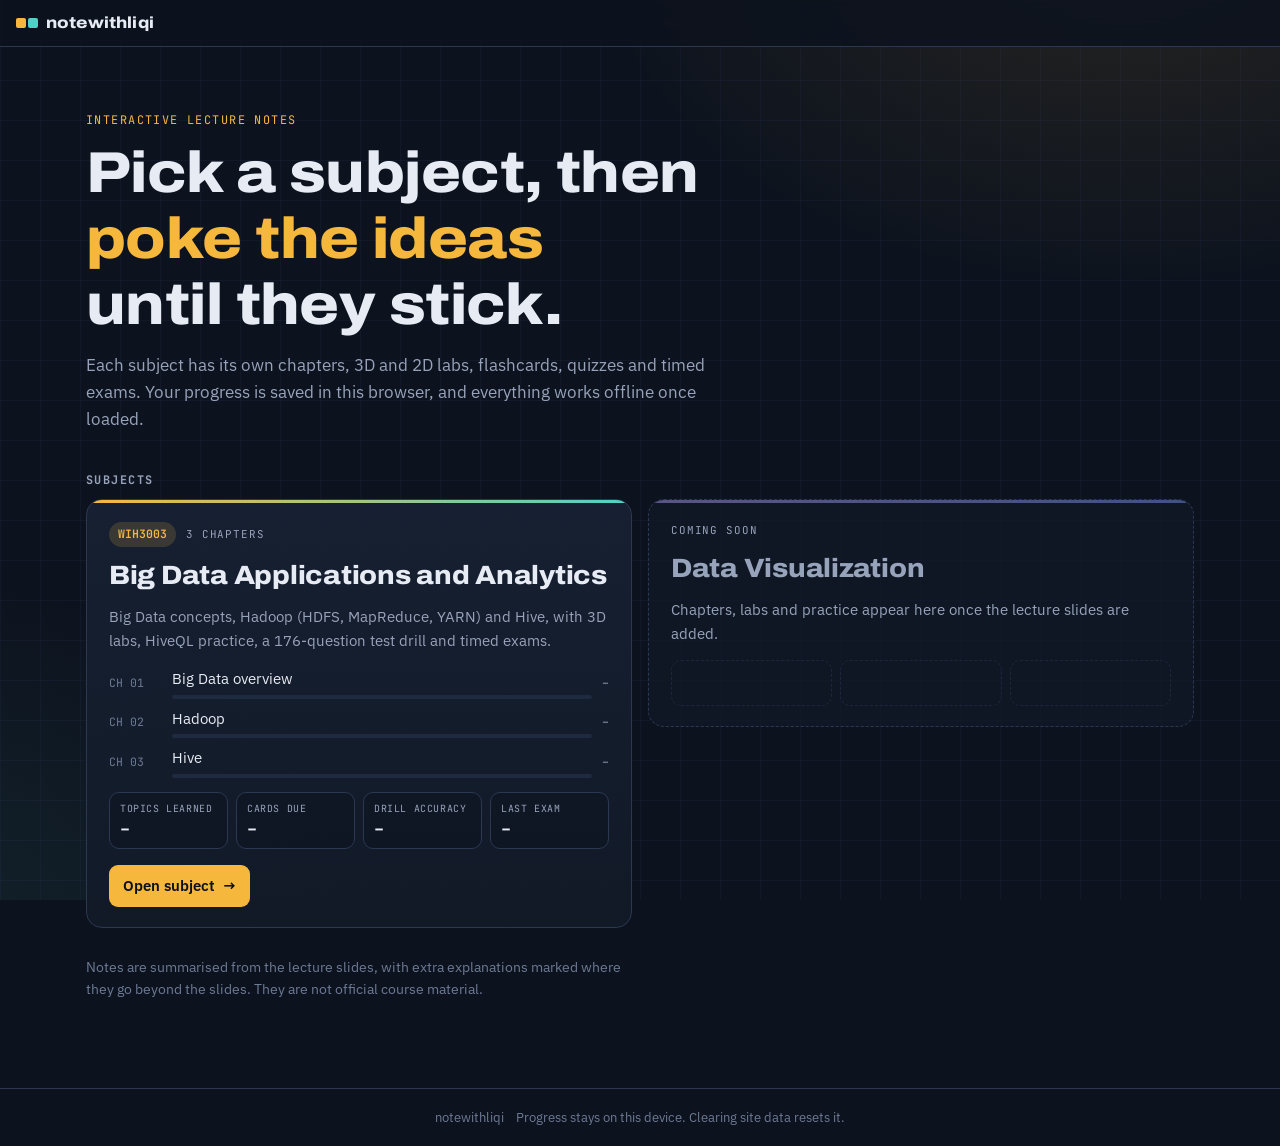
==== commit cda1ce66: "addinng improvement for future work" ====
--- a/index.html
+++ b/index.html
@@ -3,3296 +3,173 @@
 <head>
 <meta charset="utf-8">
 <meta name="viewport" content="width=device-width, initial-scale=1, viewport-fit=cover">
-<meta name="description" content="Interactive revision site for WIH3003 Big Data Applications and Analytics: Big Data, Hadoop, HDFS, MapReduce, YARN and Hive labs, HiveQL practice, spaced-repetition flashcards, quizzes and timed exams. Works offline.">
+<title>notewithliqi</title>
+<meta name="description" content="notewithliqi: interactive revision notes for university subjects, with 3D labs, flashcards, quizzes and timed exams. Works offline.">
 <meta name="theme-color" content="#0D131E">
 <meta name="color-scheme" content="dark">
 <meta property="og:type" content="website">
-<meta property="og:title" content="Big Data Applications and Analytics">
-<meta property="og:description" content="Interactive revision site for WIH3003 Big Data Applications and Analytics: Big Data, Hadoop, HDFS, MapReduce, YARN and Hive labs, HiveQL practice, spaced-repetition flashcards, quizzes and timed exams. Works offline.">
+<meta property="og:title" content="notewithliqi">
+<meta property="og:description" content="Interactive revision notes with 3D labs, flashcards, quizzes and timed exams.">
 <link rel="icon" href="icons/icon-192.png" type="image/png">
 <link rel="apple-touch-icon" href="icons/apple-touch-icon.png">
 <link rel="manifest" href="manifest.webmanifest">
 <meta name="apple-mobile-web-app-capable" content="yes">
-<meta name="apple-mobile-web-app-title" content="Big Data A&amp;A">
-<link rel="preload" href="vendor/three-r128.min.js" as="script">
-<title>Big Data Applications and Analytics</title>
+<meta name="apple-mobile-web-app-title" content="notewithliqi">
+<script>
+/* Runs first. 1) An old offline copy of this site (before subjects had their own folders) answers every address
+   with this page; if that happened, clear it and load the real page. 2) Old links such as /#ch2 now live under /big-data/. */
+(function(){var ids=["big-data", "data-viz"],p=location.pathname,stale=false;for(var i=0;i<ids.length;i++){if(p.indexOf("/"+ids[i]+"/")>=0)stale=true}
+ if(stale){var done=false;try{done=sessionStorage.getItem("nlq-fix")==="1";sessionStorage.setItem("nlq-fix","1")}catch(e){}
+  if(!done){var go=function(){location.reload()};if(navigator.serviceWorker&&navigator.serviceWorker.getRegistrations){navigator.serviceWorker.getRegistrations().then(function(rs){return Promise.all(rs.map(function(r){return r.update().catch(function(){}).then(function(){return r.unregister()})}))}).then(go,go)}else go()}
+  return}
+ var fwd=function(){var h=location.hash;if(h&&h.length>1)location.replace("big-data/"+h)};fwd();window.addEventListener("hashchange",fwd)})();
+</script>
 <link rel="preconnect" href="https://fonts.googleapis.com">
 <link rel="preconnect" href="https://fonts.gstatic.com" crossorigin>
 <link rel="stylesheet" href="https://fonts.googleapis.com/css2?family=Archivo:wdth,wght@62..125,400..800&family=IBM+Plex+Sans:wght@400;500;600&family=JetBrains+Mono:wght@400;600&display=swap">
+<link rel="stylesheet" href="shared/core.css">
 <style>
-/* Layout: a dark "cluster console" — long scrolling chapters, each topic a card;
-   3D labs sit in a canvas + side-panel pair that stacks on phones. Hadoop amber leads, teal = data in motion. */
-:root{
-  --bg:#0D131E; --bg-2:#121A28; --surface:#172133; --surface-2:#1E2A3F;
-  --line:#2A3852; --fg:#E7EBF3; --muted:#97A3BA; --dim:#6C7A94;
-  --amber:#F5B83D; --amber-soft:#F5B83D22; --teal:#4FD1C5; --teal-soft:#4FD1C51f;
-  --rose:#F2727F; --rose-soft:#F2727F22; --blue:#7C98FF; --mint:#8FD694; --lilac:#B79CFF;
-  --f-display:"Archivo","IBM Plex Sans",system-ui,sans-serif;
-  --f-body:"IBM Plex Sans",system-ui,-apple-system,"Segoe UI",sans-serif;
-  --f-mono:"JetBrains Mono",ui-monospace,"SFMono-Regular",Menlo,monospace;
-  --s-1:.8125rem; --s0:.9375rem; --s1:1.0625rem; --s2:1.3rem; --s3:1.75rem; --s4:clamp(2.1rem,5vw,3.4rem);
-  --r:10px;
-  color-scheme:dark;
-}
-*,*::before,*::after{box-sizing:border-box}
-:root{padding-top:env(safe-area-inset-top,0px);padding-bottom:env(safe-area-inset-bottom,0px)}
-body{margin:0}
-img{max-width:100%}
-[hidden]{display:none!important}
-html{background:var(--bg);scroll-padding-top:80px;overflow-anchor:none}
-@media (prefers-reduced-motion:reduce){html{scroll-behavior:auto}}
-body{background:var(--bg);color:var(--fg);font-family:var(--f-body);font-size:var(--s0);line-height:1.6}
-body::before{content:"";position:fixed;inset:0 0 auto;height:env(safe-area-inset-top,0px);z-index:10;background:var(--bg)}
-a{color:var(--amber)}
-h1,h2,h3,h4{font-family:var(--f-display);text-wrap:balance;margin:0;line-height:1.15;letter-spacing:-.01em}
-p{margin:0}
-code,.mono{font-family:var(--f-mono);font-size:.86em}
-:focus-visible{outline:2px solid var(--amber);outline-offset:2px;border-radius:4px}
-
-.wrap{max-width:1140px;margin:0 auto;padding-left:max(16px,env(safe-area-inset-left,0px));padding-right:max(16px,env(safe-area-inset-right,0px))}
-
-/* top bar */
-.topbar{position:sticky;top:env(safe-area-inset-top,0px);z-index:9;background:color-mix(in srgb,var(--bg) 88%,transparent);backdrop-filter:blur(10px);border-bottom:1px solid var(--line)}
-.topbar .wrap{display:flex;align-items:center;gap:16px;padding-block:10px;flex-wrap:wrap}
-.brand{font-family:var(--f-display);font-weight:800;font-stretch:115%;letter-spacing:.02em;font-size:var(--s0);display:flex;align-items:center;gap:8px}
-.brand i{width:10px;height:10px;border-radius:2px;background:var(--amber);display:inline-block;box-shadow:12px 0 0 var(--teal)}
-.brand span{margin-left:12px}
-.nav{display:flex;gap:4px;flex-wrap:wrap;margin-left:auto}
-.nav a{color:var(--muted);text-decoration:none;font-size:var(--s-1);padding:6px 10px;border-radius:6px;font-weight:500}
-.nav a:hover{color:var(--fg);background:var(--surface)}
-
-/* hero */
-.hero{padding-block:48px 28px}
-.hero .eyebrow{font-family:var(--f-mono);font-size:var(--s-1);color:var(--teal);letter-spacing:.08em;text-transform:uppercase}
-.hero h1{font-size:var(--s4);font-weight:800;font-stretch:112%;margin-top:10px;max-width:16ch}
-.hero h1 em{font-style:normal;color:var(--amber)}
-.hero p.lede{color:var(--muted);max-width:62ch;margin-top:14px;font-size:var(--s1)}
-.chips{display:flex;flex-wrap:wrap;gap:8px;margin-top:18px}
-.chip{font-family:var(--f-mono);font-size:.75rem;padding:4px 9px;border-radius:999px;border:1px solid var(--line);color:var(--muted);background:var(--bg-2)}
-.chip.on{border-color:var(--amber);color:var(--amber);background:var(--amber-soft)}
-.chip.t{border-color:var(--teal);color:var(--teal);background:var(--teal-soft)}
-.toc{display:grid;grid-template-columns:repeat(auto-fit,minmax(240px,1fr));gap:12px;margin-top:26px}
-.toc a{display:block;padding:14px 16px;background:var(--surface);border:1px solid var(--line);border-radius:var(--r);text-decoration:none;color:var(--fg)}
-.toc a:hover{border-color:var(--amber)}
-.toc b{font-family:var(--f-display);display:block;font-size:var(--s1)}
-.toc small{color:var(--muted);font-size:var(--s-1)}
-
-/* chapters */
-.chapter{padding-block:36px 12px}
-.ch-head{padding-block:22px;border-top:1px solid var(--line);display:grid;gap:8px}
-.ch-head .eyebrow{font-family:var(--f-mono);color:var(--amber);font-size:var(--s-1);letter-spacing:.1em;text-transform:uppercase}
-.ch-head h2{font-size:var(--s3);font-weight:800;font-stretch:108%}
-.ch-head p{color:var(--muted);max-width:68ch}
-.topic{background:var(--bg-2);border:1px solid var(--line);border-radius:14px;padding:22px;margin-top:18px;display:grid;gap:16px;min-width:0}
-.topic-head{display:flex;align-items:baseline;gap:12px;flex-wrap:wrap}
-.tnum{font-family:var(--f-mono);font-size:var(--s-1);color:var(--amber);background:var(--amber-soft);padding:2px 8px;border-radius:5px}
-.topic h3{font-size:var(--s2);font-weight:700}
-.topic p.sub{color:var(--muted);max-width:70ch}
-.def{border-left:3px solid var(--amber);padding:10px 14px;background:var(--surface);border-radius:0 8px 8px 0;max-width:80ch}
-.def b{color:var(--amber)}
-.note{font-size:var(--s-1);color:var(--muted);border:1px dashed var(--line);border-radius:8px;padding:9px 12px;display:block;max-width:90ch}
-.note::before{content:"Slide note";display:block;margin-bottom:3px;font-family:var(--f-mono);font-size:.7rem;text-transform:uppercase;letter-spacing:.06em;color:var(--rose)}
-.note.extra::before{content:"Extra";color:var(--teal)}
-.grid2{display:grid;grid-template-columns:repeat(auto-fit,minmax(260px,1fr));gap:12px}
-.grid3{display:grid;grid-template-columns:repeat(auto-fit,minmax(220px,1fr));gap:12px}
-.card{background:var(--surface);border:1px solid var(--line);border-radius:var(--r);padding:14px 16px;min-width:0}
-.card h4{font-size:var(--s1);margin-bottom:6px}
-.card p,.card li{color:var(--muted);font-size:var(--s-1)}
-.card ul{margin:6px 0 0;padding-left:18px}
-.card .tag{font-family:var(--f-mono);font-size:.7rem;color:var(--teal);text-transform:uppercase;letter-spacing:.06em}
-ul.clean{margin:0;padding-left:18px}
-ul.clean li{margin:3px 0}
-.tbl{overflow-x:auto;border:1px solid var(--line);border-radius:var(--r)}
-table{border-collapse:collapse;width:100%;font-size:var(--s-1)}
-th,td{text-align:left;padding:8px 12px;border-bottom:1px solid var(--line);vertical-align:top}
-th{font-family:var(--f-mono);font-size:.72rem;letter-spacing:.06em;text-transform:uppercase;color:var(--muted);background:var(--surface);font-weight:600}
-tr:last-child td{border-bottom:0}
-td.num{font-variant-numeric:tabular-nums;font-family:var(--f-mono);white-space:nowrap}
-pre.code{background:#0A0F18;border:1px solid var(--line);border-radius:8px;padding:12px 14px;overflow-x:auto;margin:0;font-family:var(--f-mono);font-size:.8rem;line-height:1.55;color:#CFE3FF}
-pre.code .k{color:var(--amber)} pre.code .c{color:var(--dim)}
-
-/* 3D labs */
-.lab{display:grid;grid-template-columns:minmax(0,1.75fr) minmax(0,1fr);gap:12px;align-items:stretch}
-@media (max-width:820px){.lab{grid-template-columns:1fr}}
-.stage{position:relative;height:440px;border-radius:12px;overflow:hidden;background:#0A101A;border:1px solid var(--line);min-width:0}
-@media (max-width:600px){.stage{height:340px}}
-.stage canvas{display:block;width:100%;height:100%;touch-action:pan-y;cursor:grab}
-.stage canvas:active{cursor:grabbing}
-.hint{position:absolute;left:10px;bottom:9px;font-family:var(--f-mono);font-size:.68rem;color:var(--dim);pointer-events:none;background:#0A101Acc;padding:3px 7px;border-radius:5px}
-.stage .fallback{position:absolute;inset:0;display:grid;place-items:center;color:var(--muted);padding:20px;text-align:center}
-.panel{background:var(--surface);border:1px solid var(--line);border-radius:12px;padding:16px;display:grid;gap:10px;align-content:start;min-width:0}
-.panel .kicker{font-family:var(--f-mono);font-size:.7rem;letter-spacing:.08em;text-transform:uppercase;color:var(--teal)}
-.panel h4{font-size:var(--s2)}
-.panel p,.panel li{color:var(--muted);font-size:var(--s-1)}
-.panel ul{margin:0;padding-left:18px}
-.controls{display:flex;flex-wrap:wrap;gap:8px;align-items:center}
-button.btn{font:600 var(--s-1) var(--f-body);color:var(--fg);background:var(--surface-2);border:1px solid var(--line);padding:7px 12px;border-radius:7px;cursor:pointer}
-button.btn:hover{border-color:var(--amber)}
-button.btn.on,button.btn.primary{background:var(--amber);color:#1A1406;border-color:var(--amber)}
-button.btn.ghost{background:transparent}
-button.btn:disabled{opacity:.45;cursor:not-allowed}
-select,textarea,input[type=text]{font:var(--s-1) var(--f-mono);background:#0A0F18;color:var(--fg);border:1px solid var(--line);border-radius:7px;padding:7px 9px}
-textarea{width:100%;resize:vertical;min-height:96px}
-label.inline{display:flex;gap:6px;align-items:center;font-size:var(--s-1);color:var(--muted)}
-.log{list-style:none;margin:0;padding:0;display:grid;gap:6px;font-size:.78rem}
-.log li{padding:6px 9px;border-radius:6px;background:var(--bg-2);border-left:3px solid var(--line);color:var(--muted)}
-.log li.a{border-color:var(--amber);color:var(--fg)} .log li.t{border-color:var(--teal);color:var(--fg)} .log li.r{border-color:var(--rose);color:var(--fg)}
-.badge{font-family:var(--f-mono);font-size:.7rem;padding:1px 7px;border-radius:999px}
-.badge.ok{background:var(--teal-soft);color:var(--teal)} .badge.warn{background:var(--amber-soft);color:var(--amber)} .badge.bad{background:var(--rose-soft);color:var(--rose)}
-.steptext{font-size:var(--s-1);color:var(--fg);background:var(--bg-2);border:1px solid var(--line);border-radius:8px;padding:10px 12px;min-height:3.2em}
-
-/* small interactives */
-.scale{display:grid;grid-template-columns:repeat(8,minmax(0,1fr));gap:6px}
-@media (max-width:640px){.scale{grid-template-columns:repeat(4,minmax(0,1fr))}}
-.scale button{all:unset;cursor:pointer;background:var(--surface);border:1px solid var(--line);border-radius:8px;padding:10px 8px;text-align:center;display:grid;gap:2px}
-.scale button:focus-visible{outline:2px solid var(--amber)}
-.scale button b{font-family:var(--f-display);font-size:var(--s-1)}
-.scale button span{font-family:var(--f-mono);font-size:.72rem;color:var(--muted)}
-.scale button.on{border-color:var(--amber);background:var(--amber-soft)}
-.scale button.on span{color:var(--amber)}
-.scale-out{display:flex;gap:16px;align-items:center;flex-wrap:wrap}
-.scale-out .pow{font-family:var(--f-display);font-weight:800;font-size:2.4rem;color:var(--amber);font-stretch:110%}
-.scale-out .pow sup{font-size:.5em}
-.timeline{display:grid;gap:12px}
-input[type=range]{width:100%;accent-color:var(--amber)}
-.years{display:flex;justify-content:space-between;font-family:var(--f-mono);font-size:.72rem;color:var(--muted)}
-.bars{display:grid;gap:7px}
-.bar{display:grid;grid-template-columns:minmax(120px,190px) 1fr 48px;gap:10px;align-items:center;font-size:var(--s-1)}
-.bar .track{height:10px;background:var(--surface-2);border-radius:5px;overflow:hidden}
-.bar .fill{height:100%;background:var(--teal);border-radius:5px}
-.bar .v{font-family:var(--f-mono);font-variant-numeric:tabular-nums;text-align:right;color:var(--fg)}
-.bar .name{color:var(--muted)}
-@media (max-width:520px){.bar{grid-template-columns:1fr 44px}.bar .track{grid-column:1/-1;order:3}}
-.tabs{display:flex;gap:6px;flex-wrap:wrap}
-.tiles{display:grid;grid-template-columns:repeat(auto-fill,minmax(150px,1fr));gap:8px}
-.tile{background:var(--surface);border:1px solid var(--line);border-radius:8px;padding:9px 11px}
-.tile b{font-family:var(--f-display);font-size:var(--s1);color:var(--amber);font-variant-numeric:tabular-nums;display:block}
-.tile span{font-size:.76rem;color:var(--muted)}
-.pipe{display:grid;grid-template-columns:repeat(4,minmax(0,1fr));gap:10px}
-@media (max-width:760px){.pipe{grid-template-columns:1fr 1fr}}
-.pipe .card{position:relative}
-.pipe .card .tag{color:var(--amber)}
-.vevo{display:grid;gap:12px}
-.vchips{display:flex;flex-wrap:wrap;gap:8px}
-.vchip{padding:6px 12px;border-radius:999px;border:1px solid var(--line);font-weight:600;font-size:var(--s-1);color:var(--dim);background:var(--bg-2);transition:all .3s}
-.vchip.on{color:#1A1406;background:var(--amber);border-color:var(--amber)}
-.vchip.new{color:#06201D;background:var(--teal);border-color:var(--teal)}
-
-/* quiz */
-.quiz{display:grid;gap:14px}
-.q-meta{display:flex;justify-content:space-between;font-family:var(--f-mono);font-size:.75rem;color:var(--muted);flex-wrap:wrap;gap:8px}
-.q-prog{height:6px;background:var(--surface-2);border-radius:3px;overflow:hidden}
-.q-prog i{display:block;height:100%;background:var(--amber);transition:width .3s}
-.q-text{font-family:var(--f-display);font-size:var(--s2);font-weight:700}
-.q-opts{display:grid;gap:8px}
-.q-opts button{all:unset;cursor:pointer;padding:11px 14px;border:1px solid var(--line);border-radius:9px;background:var(--surface);font-size:var(--s0)}
-.q-opts button:hover{border-color:var(--amber)}
-.q-opts button:focus-visible{outline:2px solid var(--amber)}
-.q-opts button.right{border-color:var(--teal);background:var(--teal-soft)}
-.q-opts button.wrong{border-color:var(--rose);background:var(--rose-soft)}
-.q-exp{font-size:var(--s-1);color:var(--muted)}
-footer{padding-block:40px;color:var(--dim);font-size:var(--s-1);border-top:1px solid var(--line);margin-top:40px;display:flex;flex-wrap:wrap;gap:8px 24px;justify-content:space-between}
-
-/* ---- v2: shell, sidebar, progress ---- */
-.skip{position:absolute;left:-9999px;top:8px}
-.skip:focus{left:16px;z-index:30;background:var(--amber);color:#1A1406;padding:8px 12px;border-radius:6px;font-weight:600}
-.topbar .wrap{max-width:1340px}
-.nav{overflow-x:auto;flex-wrap:nowrap;scrollbar-width:none;max-width:100%}
-.nav::-webkit-scrollbar{display:none}
-.nav a{white-space:nowrap}
-@media (max-width:760px){.nav{margin-left:0;width:100%}}
-.readbar{height:3px;background:var(--bg-2)}
-.readbar i{display:block;height:100%;width:0;background:linear-gradient(90deg,var(--amber),var(--teal));transition:width .15s linear}
-.shell{display:grid;grid-template-columns:250px minmax(0,1fr);gap:36px;max-width:1340px;margin:0 auto;padding-left:max(16px,env(safe-area-inset-left,0px));padding-right:max(16px,env(safe-area-inset-right,0px))}
-@media (min-width:1100px){body.side-hidden .shell{grid-template-columns:minmax(0,1fr)}body.side-hidden .side{display:none}body.side-hidden main#main{margin-inline:auto}}
-@media (max-width:1099px){.shell{grid-template-columns:minmax(0,1fr)}
- body .side{position:fixed;top:0;left:0;bottom:0;z-index:30;width:min(300px,86vw);max-height:none;background:var(--bg-2);border-right:1px solid var(--line);padding:calc(env(safe-area-inset-top,0px) + 18px) 14px calc(env(safe-area-inset-bottom,0px) + 18px) max(14px,env(safe-area-inset-left,0px));transform:translateX(-105%);transition:transform .25s ease;visibility:hidden}
- body.side-open .side{transform:none;visibility:visible}
- body.side-open .scrim{display:block}}
-.scrim{display:none;position:fixed;inset:0;z-index:29;background:rgba(5,8,14,.6)}
-main#main{min-width:0;max-width:1100px}
-.side{position:sticky;top:calc(env(safe-area-inset-top,0px) + 64px);align-self:start;max-height:calc(100vh - 80px);overflow:auto;padding-block:30px 20px;scrollbar-width:thin}
-.side .prog{background:var(--surface);border:1px solid var(--line);border-radius:10px;padding:12px;margin-bottom:16px;display:grid;gap:8px}
-.side .prog b{font-family:var(--f-display);font-size:var(--s1)}
-.side .prog small{color:var(--muted);font-size:.75rem}
-.side .ptrack{height:6px;border-radius:3px;background:var(--surface-2);overflow:hidden}
-.side .ptrack i{display:block;height:100%;background:var(--teal);transition:width .3s}
-.side h5{font-family:var(--f-mono);font-size:.68rem;letter-spacing:.1em;text-transform:uppercase;color:var(--amber);margin:14px 0 6px;font-weight:600}
-.side a{display:flex;gap:8px;align-items:baseline;padding:5px 8px;border-radius:6px;color:var(--muted);text-decoration:none;font-size:.8rem;line-height:1.35}
-.side a:hover{color:var(--fg);background:var(--bg-2)}
-.side a.active{color:var(--fg);background:var(--surface)}
-.side a .n{font-family:var(--f-mono);font-size:.68rem;color:var(--dim);flex:none;width:2.4em}
-.side a.done .n{color:var(--teal)}
-.side a.done .n::after{content:" ✓"}
-.side .reset{all:unset;cursor:pointer;color:var(--dim);font-size:.72rem;margin-top:12px;display:inline-block}
-.side .reset:hover{color:var(--rose)}
-.mark{all:unset;cursor:pointer;margin-left:auto;font-family:var(--f-mono);font-size:.7rem;letter-spacing:.04em;padding:4px 10px;border-radius:999px;border:1px solid var(--line);color:var(--muted)}
-.mark:hover{border-color:var(--teal);color:var(--teal)}
-.mark:focus-visible{outline:2px solid var(--amber)}
-.mark[aria-pressed="true"]{background:var(--teal-soft);border-color:var(--teal);color:var(--teal)}
-.topic.done{border-color:color-mix(in srgb,var(--teal) 35%,var(--line))}
-.tip{font-size:var(--s-1);color:var(--fg);background:var(--teal-soft);border:1px solid color-mix(in srgb,var(--teal) 40%,transparent);border-radius:8px;padding:10px 14px;display:block;max-width:90ch}
-.tip::before{content:"Exam tip";display:block;margin-bottom:3px;font-family:var(--f-mono);font-size:.7rem;text-transform:uppercase;letter-spacing:.06em;color:var(--teal)}
-.stage-tools{position:absolute;top:8px;right:8px;display:flex;gap:6px;z-index:2}
-.stage-tools button{all:unset;cursor:pointer;font-family:var(--f-mono);font-size:.68rem;color:var(--muted);background:#0A101Acc;border:1px solid var(--line);padding:4px 8px;border-radius:6px}
-.stage-tools button:hover{color:var(--fg);border-color:var(--amber)}
-.stage-tools button:focus-visible{outline:2px solid var(--amber)}
-.stage .loading{position:absolute;inset:0;display:grid;place-items:center;color:var(--dim);font-family:var(--f-mono);font-size:.75rem}
-.stage:fullscreen{height:100vh;border-radius:0;border:0}
-.hero .meta{display:flex;flex-wrap:wrap;gap:6px 18px;margin-top:20px;font-family:var(--f-mono);font-size:.75rem;color:var(--muted)}
-.hero .meta b{color:var(--fg);font-weight:600}
-.gloss-bar{display:flex;gap:10px;flex-wrap:wrap;align-items:center}
-.gloss-bar input{flex:1;min-width:200px;padding:9px 12px;font-size:var(--s0)}
-.gloss{display:grid;grid-template-columns:repeat(auto-fill,minmax(270px,1fr));gap:10px;margin:0}
-.gloss div{background:var(--surface);border:1px solid var(--line);border-radius:9px;padding:11px 13px;min-width:0}
-.gloss dt{font-family:var(--f-display);font-weight:700;display:flex;justify-content:space-between;gap:8px}
-.gloss dt span{font-family:var(--f-mono);font-size:.66rem;color:var(--amber);font-weight:500;padding-top:3px}
-.gloss dd{margin:4px 0 0;color:var(--muted);font-size:var(--s-1)}
-.gloss-empty{color:var(--muted);font-size:var(--s-1)}
-.q-review{display:grid;gap:8px;margin:0;padding:0;list-style:none}
-.q-review li{background:var(--surface);border:1px solid var(--line);border-left:3px solid var(--rose);border-radius:8px;padding:9px 12px;font-size:var(--s-1);color:var(--muted)}
-.q-review li b{color:var(--fg);display:block}
-
-/* ---- v3: chapter 3 + extra visuals ---- */
-.hub{position:relative;height:400px;border:1px solid var(--line);border-radius:12px;background:radial-gradient(circle at 50% 50%,var(--surface) 0,#0A101A 72%);overflow:hidden;min-width:0}
-.hub svg{position:absolute;inset:0;width:100%;height:100%}
-.hub svg line{stroke:var(--line);stroke-width:2}
-.hub svg line.on{stroke:var(--amber)}
-.hub .hc{position:absolute;transform:translate(-50%,-50%);width:124px;height:124px;border-radius:50%;display:grid;place-items:center;text-align:center;background:var(--amber);color:#1A1406;font-family:var(--f-display);font-weight:800;font-size:var(--s0);padding:12px;line-height:1.2;box-shadow:0 0 0 8px var(--amber-soft)}
-.hub button.hn{all:unset;box-sizing:border-box;position:absolute;transform:translate(-50%,-50%);width:min(190px,31%);padding:10px 12px;border-radius:10px;background:var(--surface-2);border:1px solid var(--line);color:var(--fg);font-size:var(--s-1);font-weight:600;text-align:center;cursor:pointer;line-height:1.3;transition:border-color .2s,background .2s}
-.hub button.hn:hover{border-color:var(--amber)}
-.hub button.hn:focus-visible{outline:2px solid var(--amber)}
-.hub button.hn.on{background:var(--amber-soft);border-color:var(--amber);color:var(--amber)}
-@media (max-width:640px){.hub{height:auto;display:grid;grid-template-columns:1fr 1fr;gap:8px;padding:12px;background:var(--bg-2)}.hub svg{display:none}.hub .hc{position:static;transform:none;width:auto;height:auto;border-radius:10px;grid-column:1/-1;box-shadow:none}.hub button.hn{position:static;transform:none;width:auto}}
-.honey{display:flex;flex-wrap:wrap;justify-content:center;gap:6px 4px;padding-block:6px}
-.hex{width:min(178px,46%);aspect-ratio:1/1.1547;clip-path:polygon(50% 0,100% 25%,100% 75%,50% 100%,0 75%,0 25%);background:var(--surface-2);display:grid;place-items:center;text-align:center;padding:24px 18px;font-size:var(--s-1);font-weight:600;color:var(--fg);line-height:1.3}
-.hex.core{background:var(--amber);color:#1A1406;font-family:var(--f-display);font-weight:800;font-size:var(--s1)}
-.fb{display:grid;gap:14px}
-.fb-row{display:grid;grid-template-columns:170px minmax(0,1fr);gap:12px;align-items:center}
-@media (max-width:640px){.fb-row{grid-template-columns:1fr}}
-.fb-row .lbl{font-family:var(--f-display);font-weight:700}
-.fb-row .lbl small{display:block;font-family:var(--f-mono);font-size:.7rem;font-weight:500;color:var(--muted);letter-spacing:.06em;text-transform:uppercase}
-.fb-tiles{display:flex;flex-wrap:wrap;gap:8px}
-.fb-t{padding:9px 12px;border-radius:8px;background:var(--surface);border:1px solid var(--line);font-size:var(--s-1);min-width:0;max-width:220px}
-.fb-t b{display:block;font-family:var(--f-display);font-size:var(--s1);color:var(--amber)}
-.fb-t.x{border-color:var(--rose);color:var(--rose);background:var(--rose-soft)}
-.fb-t.ok{border-color:color-mix(in srgb,var(--teal) 55%,var(--line))}
-.tree{font-family:var(--f-mono);font-size:.8rem;background:#0A0F18;border:1px solid var(--line);border-radius:8px;padding:12px;overflow-x:auto;margin:0;list-style:none}
-.tree ul{list-style:none;margin:0;padding-left:18px;border-left:1px dashed var(--line);margin-left:8px}
-.tree li{margin:2px 0}
-.tree button{all:unset;cursor:pointer;padding:2px 6px;border-radius:5px;color:var(--fg);white-space:nowrap}
-.tree button:hover{background:var(--surface-2)}
-.tree button:focus-visible{outline:2px solid var(--amber)}
-.tree button.on{background:var(--amber-soft);color:var(--amber)}
-.tree button.file{color:var(--teal)}
-.bytes{display:grid;gap:9px}
-.brow{display:grid;grid-template-columns:96px minmax(0,1fr) 190px;gap:10px;align-items:center;font-size:var(--s-1)}
-.brow code{color:var(--amber);font-weight:600}
-.bcells{display:grid;grid-template-columns:repeat(8,1fr);gap:3px}
-.bcells i{height:16px;border-radius:3px;background:var(--surface-2)}
-.bcells i.f{background:var(--amber)}
-.brow .rng{font-family:var(--f-mono);font-size:.72rem;color:var(--muted)}
-@media (max-width:620px){.brow{grid-template-columns:84px minmax(0,1fr)}.brow .rng{grid-column:1/-1}}
-.cx{display:grid;grid-template-columns:minmax(0,1.25fr) minmax(0,1fr);gap:12px}
-@media (max-width:760px){.cx{grid-template-columns:1fr}}
-.cx .hl{background:var(--amber);color:#1A1406;border-radius:3px}
-.cx .res{font-family:var(--f-mono);font-size:var(--s1);color:var(--teal)}
-.sor{display:grid;gap:12px}
-.lane{display:grid;grid-template-columns:130px minmax(0,1fr);gap:12px;align-items:center}
-@media (max-width:640px){.lane{grid-template-columns:1fr}}
-.lane .lname b{font-family:var(--f-display);display:block}
-.lane .lname small{font-family:var(--f-mono);font-size:.7rem;color:var(--muted)}
-.track2{position:relative;border-radius:10px;background:var(--bg-2);border:1px solid var(--line);display:grid;grid-template-columns:repeat(4,minmax(0,1fr));gap:6px;padding:12px 10px}
-.station{position:relative;z-index:1;font-size:.72rem;font-family:var(--f-mono);color:var(--muted);text-align:center;background:var(--surface);padding:6px 6px;border-radius:6px;border:1px solid var(--line);line-height:1.3;transition:all .3s}
-.station.act{border-color:var(--amber);color:var(--fg);background:var(--amber-soft)}
-.station.bad{border-color:var(--rose);color:var(--fg);background:var(--rose-soft)}
-.station.good{border-color:var(--teal);color:var(--fg);background:var(--teal-soft)}
-.sor-cols{display:grid;grid-template-columns:repeat(2,minmax(0,1fr));gap:12px}
-@media (max-width:640px){.sor-cols{grid-template-columns:1fr}}
-.sor-col{background:var(--bg-2);border:1px solid var(--line);border-radius:10px;padding:12px;display:grid;gap:10px;align-content:start;min-width:0}
-.sor-ch b{font-family:var(--f-display);display:block}
-.sor-ch small{font-family:var(--f-mono);font-size:.7rem;color:var(--muted)}
-.lat{display:grid;grid-template-columns:repeat(3,minmax(0,1fr));gap:4px}
-.lat div{padding:10px 12px;font-size:var(--s-1);color:var(--muted);border-top:4px solid var(--teal);background:var(--surface);border-radius:0 0 8px 8px}
-.lat div:nth-child(2){border-color:var(--amber)} .lat div:nth-child(3){border-color:var(--rose)}
-.lat b{display:block;font-family:var(--f-mono);font-size:.75rem;color:var(--fg);text-transform:uppercase;letter-spacing:.06em}
-.lat .me{color:var(--fg);background:var(--rose-soft)}
-@media (max-width:560px){.lat{grid-template-columns:1fr}}
-.ticker{display:grid;grid-template-columns:repeat(auto-fit,minmax(150px,1fr));gap:8px}
-.ticker div{background:var(--surface);border:1px solid var(--line);border-radius:8px;padding:9px 11px}
-.ticker b{font-family:var(--f-display);font-size:var(--s2);color:var(--teal);font-variant-numeric:tabular-nums;display:block}
-.ticker span{font-size:.76rem;color:var(--muted)}
-.growth{display:flex;align-items:flex-end;gap:26px;padding:10px 6px 0;border-bottom:1px solid var(--line);margin-top:10px}
-.gcol{display:flex;flex-direction:column;align-items:center;gap:4px}
-.gcol b{font-family:var(--f-display);font-size:var(--s0)}
-.gcol span{font-family:var(--f-mono);font-size:.72rem;color:var(--muted)}
-.gbar{width:58px;border-radius:6px 6px 0 0;display:flex;flex-direction:column;overflow:hidden}
-.gbar .s{background:var(--amber)} .gbar .u{background:var(--teal);flex:1}
-.legend{display:flex;gap:14px;flex-wrap:wrap;font-size:.75rem;color:var(--muted);margin-top:8px}
-.legend i{display:inline-block;width:10px;height:10px;border-radius:2px;margin-right:5px;vertical-align:-1px}
-tr.on td{background:var(--amber-soft);color:var(--fg)}
-
-/* ---- v4: nav, sidebar toggle, 2D views, polish ---- */
-.side-btn{all:unset;cursor:pointer;display:inline-flex;align-items:center;gap:7px;padding:6px 10px;border:1px solid var(--line);border-radius:7px;color:var(--muted);font-size:var(--s-1);font-weight:600}
-.side-btn:hover{color:var(--fg);border-color:var(--amber)}
-.side-btn:focus-visible{outline:2px solid var(--amber)}
-.side-btn svg{width:16px;height:16px}
-.nav a{display:grid;gap:3px;justify-items:center}
-.nav a.active{color:var(--fg);background:var(--surface)}
-.nav a .np{display:block;width:100%;min-width:56px;height:3px;border-radius:2px;background:var(--surface-2);overflow:hidden}
-.nav a .np b{display:block;height:100%;background:var(--teal);transition:width .3s}
-.ch-head{position:relative;overflow:hidden}
-.ch-head .num{position:absolute;right:0;top:-6px;font-family:var(--f-display);font-weight:800;font-stretch:125%;font-size:clamp(4.5rem,12vw,8rem);line-height:1;color:transparent;-webkit-text-stroke:1.5px var(--line);pointer-events:none;user-select:none}
-.ch-prog{display:flex;align-items:center;gap:10px;font-family:var(--f-mono);font-size:.72rem;color:var(--muted);max-width:360px}
-.ch-prog .ptrack{flex:1;height:5px;border-radius:3px;background:var(--surface-2);overflow:hidden}
-.ch-prog .ptrack i{display:block;height:100%;background:var(--teal);transition:width .3s}
-.totop{all:unset;position:fixed;right:calc(16px + env(safe-area-inset-right,0px));bottom:calc(16px + env(safe-area-inset-bottom,0px));z-index:25;cursor:pointer;width:44px;height:44px;border-radius:50%;display:grid;place-items:center;background:var(--amber);color:#1A1406;font-weight:800;box-shadow:0 6px 20px rgba(0,0,0,.45);transition:opacity .2s,transform .2s}
-.totop[hidden]{display:none!important}
-.totop:focus-visible{outline:2px solid var(--fg);outline-offset:3px}
-.brand{text-decoration:none;color:var(--fg)}
-.side a.sh{display:block;font-family:var(--f-mono);font-size:.68rem;letter-spacing:.1em;text-transform:uppercase;color:var(--amber);margin-top:12px;font-weight:600}
-.side a.sh.cur{background:var(--surface)}
-.toc a{display:grid;gap:4px;align-content:start}
-.toc .tp{display:flex;align-items:center;gap:8px;margin-top:8px;font-family:var(--f-mono);font-size:.7rem;color:var(--muted)}
-.toc .tp span{flex:1;height:4px;border-radius:2px;background:var(--surface-2);overflow:hidden}
-.toc .tp i{display:block;height:100%;background:var(--teal)}
-.toc a .go{font-family:var(--f-mono);font-size:.7rem;color:var(--amber);margin-top:4px}
-.resume{margin-top:22px}
-.resume a{display:inline-flex;align-items:center;gap:10px;padding:10px 16px;border-radius:10px;background:var(--amber);color:#1A1406;text-decoration:none;font-weight:700}
-.resume small{font-weight:500;opacity:.8}
-.pager{display:grid;grid-template-columns:repeat(2,minmax(0,1fr));gap:12px;margin-top:30px}
-.pager a{display:grid;gap:3px;padding:14px 16px;border:1px solid var(--line);border-radius:12px;background:var(--surface);text-decoration:none;color:var(--fg);min-width:0}
-.pager a:hover{border-color:var(--amber)}
-.pager a.next{grid-column:2;text-align:right}
-.pager small{font-family:var(--f-mono);font-size:.7rem;color:var(--muted)}
-.pager b{font-family:var(--f-display);font-size:var(--s1)}
-.phub{display:grid;grid-template-columns:repeat(auto-fit,minmax(220px,1fr));gap:12px}
-.phub a{display:grid;gap:4px;padding:16px;background:var(--surface);border:1px solid var(--line);border-radius:12px;text-decoration:none;color:var(--fg)}
-.phub a:hover{border-color:var(--amber)}
-.phub b{font-family:var(--f-display);font-size:var(--s1)}
-.phub small{color:var(--muted);font-size:var(--s-1)}
-/* 2D views inside stages */
-.stage .hint{z-index:2}
-.flat{position:absolute;inset:0;z-index:1;background:#0A101A;overflow:auto;padding:48px 16px 34px;display:flex}
-.flat-in{position:relative;margin:auto;width:100%;min-width:0}
-.ft{all:unset;box-sizing:border-box;cursor:pointer;display:flex;flex-direction:column;align-items:center;justify-content:center;text-align:center;border-radius:8px;padding:6px 8px;font:600 .78rem/1.25 var(--f-body);color:#0B111C;min-height:46px;min-width:0;overflow-wrap:break-word;hyphens:auto;outline:2px solid transparent;outline-offset:2px;transition:transform .15s,box-shadow .2s,outline-color .2s,opacity .3s}
-.ft:hover{transform:translateY(-2px)}
-.ft:focus-visible{outline-color:var(--fg)}
-.ft.on{outline-color:var(--fg);box-shadow:0 0 0 6px rgba(255,255,255,.07),0 10px 22px rgba(0,0,0,.45);transform:translateY(-3px)}
-.ft.clip.on{filter:brightness(1.2) saturate(1.15)}
-.ft small{font-weight:500;font-size:.68rem;opacity:.8}
-.ft .sn{font-family:var(--f-mono);font-size:.62rem;font-weight:600;opacity:.75}
-.frow{display:flex;gap:8px;align-items:stretch}
-.frow+.frow{margin-top:8px}
-.frl{font-family:var(--f-mono);font-size:.68rem;color:var(--dim);flex:none;display:flex;align-items:center}
-.fwrap{flex:1;display:flex;justify-content:center;min-width:0}
-.fcells{display:flex;gap:8px;min-width:0}
-.fcells>*{flex:1 1 0;min-width:0}
-.fdot{position:absolute;left:0;top:0;width:14px;height:14px;border-radius:50%;background:#fff;box-shadow:0 0 0 5px rgba(255,255,255,.22);transform:translate(-50%,-50%);transition:left .7s ease,top .7s ease;pointer-events:none;z-index:3}
-.seg{display:inline-flex;border:1px solid var(--line);border-radius:6px;overflow:hidden;background:#0A101Acc}
-.seg button{all:unset;cursor:pointer;font-family:var(--f-mono);font-size:.68rem;padding:4px 10px;color:var(--muted)}
-.seg button:hover{color:var(--fg)}
-.seg button:focus-visible{outline:2px solid var(--amber);outline-offset:-2px}
-.seg button[aria-pressed="true"]{background:var(--amber);color:#1A1406}
-.pil2{display:grid;gap:8px;grid-template-columns:1fr 4fr 1fr 1fr;grid-template-areas:"gov acc sec ops" "gov yarn sec ops" "gov hdfs sec ops"}
-.pil2 .acc{grid-area:acc;display:grid;grid-template-columns:repeat(6,minmax(0,1fr));gap:6px}
-.pil2 .acc .ft{min-height:96px}
-.flat{container-type:inline-size}
-@container (max-width:700px){.pil2{grid-template-columns:repeat(3,minmax(0,1fr));grid-template-areas:"acc acc acc" "yarn yarn yarn" "hdfs hdfs hdfs" "gov sec ops"}.pil2 .acc{grid-template-columns:repeat(3,minmax(0,1fr))}.pil2 .acc .ft{min-height:56px}}
-.dag2{display:grid;grid-template-columns:repeat(3,minmax(0,1fr));gap:26px clamp(14px,5vw,40px);position:relative;z-index:1}
-.dag2 .ft{min-height:60px}
-.dag2-svg{position:absolute;inset:0;width:100%;height:100%;overflow:visible;pointer-events:none;z-index:0}
-.dag2-svg .dp path{fill:none;stroke:#6C7A94;stroke-width:2;marker-end:url(#dagArrow)}
-.ha-grid{display:grid;grid-template-columns:repeat(5,minmax(0,1fr));gap:6px}
-.ha-grid .ft{min-height:36px;font-size:.72rem;padding:5px}
-.ha-box{border:1px solid rgba(143,214,148,.35);background:rgba(143,214,148,.06);border-radius:10px;padding:24px 8px 8px;position:relative;margin-top:10px}
-.ha-lbl{position:absolute;top:5px;left:10px;font:700 .72rem var(--f-display);color:#B9D9A8;letter-spacing:.04em}
-.ha-master{border-radius:8px;padding:6px;display:grid;gap:6px;background:#5E8A5F}
-.ha-master .ft{min-height:30px}
-.cyl{border-radius:50%/22%!important}
-.mr2{display:grid;grid-template-columns:repeat(6,minmax(96px,1fr));gap:10px;min-width:640px;align-items:center}
-.mr2-col{display:grid;gap:6px;transition:opacity .4s,transform .4s}
-.mr2-col.off{opacity:0;transform:translateX(-10px);pointer-events:none}
-.mr2-h{font-family:var(--f-display);font-weight:700;font-size:.8rem;text-align:center}
-.mr2-card{font-family:var(--f-mono);font-size:.72rem;background:var(--surface);border:1.5px solid;border-radius:8px;padding:6px;text-align:center;color:var(--fg);line-height:1.4;overflow-wrap:anywhere}
-.eco2{display:grid;grid-template-columns:repeat(7,minmax(72px,1fr));gap:8px;align-items:end;min-width:560px}
-.eco2-stack{display:flex;flex-direction:column-reverse;gap:4px}
-.eco2 .ft{min-height:30px;font-size:.7rem;padding:4px}
-.eco2 .ft.gone{opacity:0;pointer-events:none;transform:scaleY(.3)}
-.eco2-col>span{display:block;text-align:center;font-family:var(--f-mono);font-size:.72rem;color:var(--muted);margin-top:6px}
-/* flashcards */
-.fc-wrap{display:grid;gap:12px;justify-items:center}
-.fc{all:unset;box-sizing:border-box;cursor:pointer;width:min(520px,100%);min-height:220px;perspective:1000px}
-.fc:focus-visible{outline:2px solid var(--amber);outline-offset:4px;border-radius:14px}
-.fc-in{display:block;position:relative;width:100%;min-height:220px;transition:transform .5s;transform-style:preserve-3d}
-.fc.flip .fc-in{transform:rotateY(180deg)}
-.fc-face{position:absolute;inset:0;backface-visibility:hidden;border-radius:14px;border:1px solid var(--line);background:var(--surface);display:grid;place-items:center;padding:24px;text-align:center}
-.fc-face.back{transform:rotateY(180deg);background:var(--surface-2)}
-.fc-face b{font-family:var(--f-display);font-size:var(--s3);font-weight:800}
-.fc-face .fcp{color:var(--fg);font-size:var(--s1);max-width:44ch;line-height:1.5}
-.fc-face small{position:absolute;top:12px;left:14px;font-family:var(--f-mono);font-size:.7rem;color:var(--amber)}
-.fc-face em{position:absolute;bottom:12px;font-style:normal;font-family:var(--f-mono);font-size:.68rem;color:var(--dim)}
-@media (prefers-reduced-motion:reduce){.fc-in{transition:none}}
-
-/* ---- v5: background, chapter accents, learning tools, search, print ---- */
-#bg{position:fixed;inset:0;width:100%;height:100%;z-index:0;pointer-events:none}
-.shell{position:relative;z-index:1}
-[data-view="ch1"]{--ch:var(--teal);--ch-soft:var(--teal-soft)}
-[data-view="ch2"]{--ch:var(--blue);--ch-soft:#7C98FF22}
-[data-view="ch3"]{--ch:var(--amber);--ch-soft:var(--amber-soft)}
-[data-view="practice"]{--ch:var(--lilac);--ch-soft:#B79CFF22}
-[data-view] .tnum{color:var(--ch,var(--amber));background:var(--ch-soft,var(--amber-soft))}
-[data-view] .ch-head .eyebrow{color:var(--ch,var(--amber))}
-[data-view] .ch-head .num{-webkit-text-stroke-color:color-mix(in srgb,var(--ch,var(--line)) 45%,transparent)}
-[data-view] .topic{background:color-mix(in srgb,var(--bg-2) 94%,transparent);box-shadow:0 1px 0 rgba(255,255,255,.03) inset,0 18px 40px -28px rgba(0,0,0,.7)}
-[data-view] .topic-head{border-bottom:1px solid var(--line);padding-bottom:12px}
-.toc a[data-toc]{border-top:3px solid var(--tc,var(--line))}
-.toc a[data-toc="1"]{--tc:var(--teal)}.toc a[data-toc="2"]{--tc:var(--blue)}.toc a[data-toc="3"]{--tc:var(--amber)}
-.hero{position:relative}
-.hero h1{font-size:clamp(2.3rem,5.6vw,3.9rem)}
-.howto{display:grid;grid-template-columns:repeat(auto-fit,minmax(230px,1fr));gap:12px;margin-top:26px;counter-reset:how}
-.howto>div{background:color-mix(in srgb,var(--surface) 92%,transparent);border:1px solid var(--line);border-radius:12px;padding:16px;display:grid;gap:6px;align-content:start}
-.howto b{font-family:var(--f-display);font-size:var(--s1)}
-.howto b::before{counter-increment:how;content:counter(how);display:inline-grid;place-items:center;width:22px;height:22px;border-radius:50%;background:var(--amber);color:#1A1406;font-size:.75rem;margin-right:8px;vertical-align:2px}
-.howto p{color:var(--muted);font-size:var(--s-1)}
-.howto .why{font-family:var(--f-mono);font-size:.7rem;color:var(--teal)}
-.sources{margin-top:12px;font-size:.75rem;color:var(--dim)}
-.sources a{color:var(--muted)}
-/* recall mode */
-.recall-tg{display:flex;align-items:center;gap:8px;font-size:.78rem;color:var(--muted);cursor:pointer}
-.recall-tg input{accent-color:var(--amber)}
-body.recall .def:not(.shown),body.recall .gloss dd:not(.shown){position:relative;cursor:pointer;user-select:none}
-body.recall .def:not(.shown)>*,body.recall .gloss dd:not(.shown){filter:blur(6px);opacity:.55}
-body.recall .def:not(.shown)::after{content:"Recall it, then tap to reveal";position:absolute;inset:0;display:grid;place-items:center;font-family:var(--f-mono);font-size:.75rem;color:var(--amber);filter:none}
-body.recall .def:not(.shown){color:transparent}
-/* check yourself */
-.cy{border:1px solid color-mix(in srgb,var(--ch,var(--amber)) 45%,var(--line));background:color-mix(in srgb,var(--ch-soft,var(--amber-soft)) 40%,var(--bg-2));border-radius:14px;padding:20px;margin-top:24px;display:grid;gap:14px}
-.cy-head{display:flex;align-items:baseline;justify-content:space-between;gap:12px;flex-wrap:wrap}
-.cy-head h3{font-size:var(--s2)}
-.cy-q{display:grid;gap:8px}
-.cy-q>b{font-weight:600}
-.cy-o{display:flex;flex-wrap:wrap;gap:6px}
-.cy-o button{all:unset;cursor:pointer;padding:7px 11px;border-radius:8px;border:1px solid var(--line);background:var(--surface);font-size:var(--s-1)}
-.cy-o button:hover{border-color:var(--ch,var(--amber))}
-.cy-o button:focus-visible{outline:2px solid var(--amber)}
-.cy-o button.right{border-color:var(--teal);background:var(--teal-soft)}
-.cy-o button.wrong{border-color:var(--rose);background:var(--rose-soft)}
-.cy-e{font-size:var(--s-1);color:var(--muted)}
-/* spaced repetition */
-.fc-stats{display:flex;gap:8px;flex-wrap:wrap;justify-content:center}
-.fc-stats span{font-family:var(--f-mono);font-size:.72rem;padding:4px 10px;border-radius:999px;border:1px solid var(--line);color:var(--muted)}
-.fc-stats span b{color:var(--fg)}
-.fc-boxes{display:flex;gap:4px;align-items:flex-end;height:34px}
-.fc-boxes i{width:22px;border-radius:3px 3px 0 0;background:var(--teal);opacity:.8;min-height:2px}
-.fc-done{text-align:center;color:var(--muted);display:grid;gap:10px;justify-items:center;padding:24px}
-/* search palette */
-.srch{all:unset;cursor:pointer;display:inline-flex;align-items:center;gap:8px;padding:6px 10px;border:1px solid var(--line);border-radius:7px;color:var(--muted);font-size:var(--s-1)}
-.srch:hover{border-color:var(--amber);color:var(--fg)}
-.srch:focus-visible{outline:2px solid var(--amber)}
-.srch kbd,.cmdk-foot kbd{font-family:var(--f-mono);font-size:.66rem;padding:1px 5px;border:1px solid var(--line);border-radius:4px;color:var(--dim)}
-@media (max-width:760px){.srch .lbl,.srch kbd{display:none}}
-.cmdk{position:fixed;inset:0;z-index:40;background:rgba(5,8,14,.66);display:grid;justify-items:center;align-items:start;padding:calc(env(safe-area-inset-top,0px) + 10vh) max(16px,env(safe-area-inset-right,0px)) 16px max(16px,env(safe-area-inset-left,0px))}
-.cmdk-box{width:min(640px,100%);background:var(--bg-2);border:1px solid var(--line);border-radius:14px;box-shadow:0 30px 80px rgba(0,0,0,.6);overflow:hidden;display:grid}
-.cmdk-box input{all:unset;box-sizing:border-box;width:100%;padding:16px 18px;font-size:var(--s1);border-bottom:1px solid var(--line);color:var(--fg)}
-.cmdk-res{list-style:none;margin:0;padding:6px;max-height:min(56vh,460px);overflow:auto}
-.cmdk-res li{display:grid;grid-template-columns:auto 1fr;gap:4px 10px;padding:9px 10px;border-radius:8px;cursor:pointer;align-items:baseline}
-.cmdk-res li[aria-selected="true"]{background:var(--surface)}
-.cmdk-res .ty{font-family:var(--f-mono);font-size:.64rem;text-transform:uppercase;letter-spacing:.06em;color:var(--amber);width:46px}
-.cmdk-res .tt{font-weight:600;font-size:var(--s0)}
-.cmdk-res .sn{grid-column:2;font-size:.75rem;color:var(--muted);overflow:hidden;text-overflow:ellipsis;white-space:nowrap}
-.cmdk-res mark{background:none;color:var(--amber)}
-.cmdk-foot{display:flex;gap:14px;flex-wrap:wrap;padding:10px 14px;border-top:1px solid var(--line);font-size:.72rem;color:var(--dim)}
-.cmdk-empty{padding:18px;color:var(--muted);font-size:var(--s-1)}
-.offl{font-family:var(--f-mono);font-size:.68rem;padding:3px 9px;border-radius:999px;background:var(--rose-soft);color:var(--rose);border:1px solid color-mix(in srgb,var(--rose) 40%,transparent)}
-.toast{position:fixed;left:50%;bottom:calc(20px + env(safe-area-inset-bottom,0px));transform:translateX(-50%);z-index:35;background:var(--surface-2);border:1px solid var(--line);border-radius:12px;padding:10px 10px 10px 16px;display:flex;gap:12px;align-items:center;box-shadow:0 14px 34px rgba(0,0,0,.55);font-size:var(--s-1);width:max-content;max-width:calc(100vw - 32px)}
-.toast-x{all:unset;cursor:pointer;color:var(--muted);padding:4px 8px;border-radius:6px}
-.toast-x:hover{color:var(--fg)}
-.toast-x:focus-visible{outline:2px solid var(--amber)}
-/* ---- v6: readability, coach marks, myths, HiveQL lab, exam, concept map ---- */
-.card p,.card li,.panel p,.panel li,.fb-t,.station{font-size:.9rem;line-height:1.6}
-.card ul{display:grid;gap:4px}
-.note,.tip{font-size:.875rem}
-table{font-size:.875rem}
-@media (max-width:760px){.brand .code{display:none}.brand{font-size:.85rem}}
-.coach{position:absolute;left:12px;bottom:40px;z-index:4;max-width:min(360px,calc(100% - 24px));background:var(--surface-2);border:1px solid var(--amber);border-radius:12px;padding:12px 14px;display:grid;gap:8px;box-shadow:0 16px 36px rgba(0,0,0,.55);font-size:.85rem}
-.coach b{font-family:var(--f-display);color:var(--amber)}
-.coach ul{margin:0;padding-left:18px;color:var(--fg);display:grid;gap:3px}
-.myths{display:grid;gap:8px}
-.myth{border:1px solid var(--line);border-radius:10px;background:var(--surface)}
-.myth summary{cursor:pointer;padding:12px 14px;list-style:none;display:flex;gap:10px;align-items:baseline;font-weight:600}
-.myth summary::-webkit-details-marker{display:none}
-.myth summary::after{content:"Why it's wrong";margin-left:auto;font-family:var(--f-mono);font-size:.68rem;color:var(--dim);flex:none;padding-left:8px}
-.myth[open] summary::after{content:"Hide"}
-.myth summary:focus-visible{outline:2px solid var(--amber);border-radius:10px}
-.mx{font-family:var(--f-mono);font-size:.64rem;text-transform:uppercase;letter-spacing:.06em;color:var(--rose);border:1px solid color-mix(in srgb,var(--rose) 50%,transparent);padding:1px 6px;border-radius:4px;flex:none}
-.myth[open] .mx{color:var(--muted);border-color:var(--line);text-decoration:line-through}
-.myth p{padding:0 14px 14px;margin:0;color:var(--muted);font-size:.9rem;line-height:1.6}
-.myth p b{color:var(--teal)}
-.hql{display:grid;grid-template-columns:250px minmax(0,1fr);gap:14px}
-@media (max-width:880px){.hql{grid-template-columns:1fr}}
-.hql-side{display:grid;gap:10px;align-content:start}
-.hql-ex{list-style:none;margin:0;padding:0;display:grid;gap:5px}
-.hql-ex button{all:unset;box-sizing:border-box;width:100%;cursor:pointer;display:flex;gap:8px;align-items:baseline;padding:8px 10px;border-radius:8px;border:1px solid var(--line);background:var(--surface);font-size:.85rem}
-.hql-ex button:hover{border-color:var(--amber)}
-.hql-ex button:focus-visible{outline:2px solid var(--amber)}
-.hql-ex button.on{border-color:var(--amber);background:var(--amber-soft)}
-.hql-ex .st{font-family:var(--f-mono);font-size:.7rem;color:var(--dim);flex:none;width:18px}
-.hql-ex .st.ok{color:var(--teal)}
-.hql-schema{font-family:var(--f-mono);font-size:.74rem;color:var(--muted);display:grid;gap:8px}
-.hql-schema b{color:var(--fg)}
-.hql-schema .pk{color:var(--amber)}
-.hql-main{display:grid;gap:10px;min-width:0;align-content:start}
-.hql-task{background:var(--surface);border:1px solid var(--line);border-radius:10px;padding:12px 14px;font-size:.95rem}
-.hql-task b{font-family:var(--f-display)}
-#hql-in{min-height:130px;font-size:.9rem;line-height:1.55;tab-size:2}
-.hql-prune{font-family:var(--f-mono);font-size:.78rem;border:1px solid color-mix(in srgb,var(--amber) 45%,var(--line));background:var(--amber-soft);border-radius:8px;padding:9px 12px;color:var(--fg)}
-.hql-out{max-height:340px;overflow:auto}
-.hql-out td{font-family:var(--f-mono);font-size:.8rem;white-space:nowrap}
-.exam{display:grid;gap:14px}
-.exam-top{display:flex;justify-content:space-between;align-items:center;gap:12px;flex-wrap:wrap}
-.exam-clock{font-family:var(--f-mono);font-size:1.4rem;font-variant-numeric:tabular-nums;color:var(--teal)}
-.exam-clock.low{color:var(--rose)}
-.exam-dots{display:flex;flex-wrap:wrap;gap:5px}
-.exam-dots button{all:unset;cursor:pointer;width:26px;height:26px;border-radius:6px;display:grid;place-items:center;font-family:var(--f-mono);font-size:.68rem;border:1px solid var(--line);color:var(--muted)}
-.exam-dots button.ans{background:var(--surface-2);color:var(--fg)}
-.exam-dots button.cur{border-color:var(--amber);color:var(--amber)}
-.exam-dots button:focus-visible{outline:2px solid var(--amber)}
-.exam-opts{display:grid;gap:8px}
-.exam-opts button{all:unset;cursor:pointer;padding:11px 14px;border:1px solid var(--line);border-radius:9px;background:var(--surface)}
-.exam-opts button:hover{border-color:var(--amber)}
-.exam-opts button:focus-visible{outline:2px solid var(--amber)}
-.exam-opts button.pick{border-color:var(--amber);background:var(--amber-soft)}
-.exam-modes{display:grid;grid-template-columns:repeat(auto-fit,minmax(220px,1fr));gap:10px}
-.exam-modes button{all:unset;cursor:pointer;padding:14px 16px;border:1px solid var(--line);border-radius:12px;background:var(--surface);display:grid;gap:4px}
-.exam-modes button:hover{border-color:var(--amber)}
-.exam-modes button:focus-visible{outline:2px solid var(--amber)}
-.exam-modes b{font-family:var(--f-display);font-size:var(--s1)}
-.exam-modes small{color:var(--muted)}
-.exam-score{font-family:var(--f-display);font-weight:800;font-size:2.6rem;line-height:1}
-.cmap-wrap{margin-top:34px;display:grid;gap:10px}
-.cmap-h{font-size:var(--s3);font-weight:800}
-.cmap-scroll{overflow-x:auto;border:1px solid var(--line);border-radius:14px;background:color-mix(in srgb,#0A101A 88%,transparent)}
-.cmap{position:relative;min-width:720px;aspect-ratio:1000/540}
-.cmap svg{position:absolute;inset:0;width:100%;height:100%}
-.cmap line{stroke:#2E3D59;stroke-width:1.6}
-.cmap line.on{stroke:var(--amber);stroke-width:2.4}
-.cmap text{fill:var(--amber);font:600 12px var(--f-body);opacity:0;stroke:#0A101A;stroke-width:5px;paint-order:stroke;transition:opacity .2s}
-.cmap text.on{opacity:1}
-.cmap button{all:unset;box-sizing:border-box;position:absolute;transform:translate(-50%,-50%);cursor:pointer;padding:8px 12px;border-radius:9px;font-weight:700;font-size:.82rem;text-align:center;color:#0B111C;min-width:110px;box-shadow:0 6px 16px rgba(0,0,0,.35);transition:transform .15s,box-shadow .15s}
-.cmap button small{display:block;font:500 .62rem var(--f-mono);opacity:.75}
-.cmap button:hover{transform:translate(-50%,-52%)}
-.cmap button:focus-visible{outline:2px solid var(--fg);outline-offset:2px}
-.cmap button.on{box-shadow:0 0 0 3px var(--fg),0 10px 24px rgba(0,0,0,.5)}
-.cmap button.dim{opacity:.35}
-/* ---- v7: drill, HDFS write path, NoSQL and YARN animations ---- */
-.dr-tabs{margin:4px 0 12px}
-.dr{display:grid;gap:14px}
-.dr-bar{display:flex;flex-wrap:wrap;gap:10px;align-items:flex-end}
-.dr-bar label{display:grid;gap:4px;font-size:.78rem;color:var(--muted)}
-.dr-score{display:grid;grid-template-columns:repeat(6,minmax(0,1fr));gap:8px}
-.dr-score small{display:block;font-size:.68rem;color:var(--muted)}
-.dr-score div{background:var(--surface);border:1px solid var(--line);border-radius:9px;padding:8px 10px}
-.dr-score span{font-family:var(--f-mono);font-size:.66rem;text-transform:uppercase;letter-spacing:.06em;color:var(--muted)}
-.dr-score b{display:block;font-family:var(--f-mono);font-size:1.1rem;font-variant-numeric:tabular-nums}
-@media (max-width:520px){.dr-score{grid-template-columns:repeat(3,minmax(0,1fr))}}
-.dr-card{background:var(--surface);border:1px solid var(--line);border-radius:12px;padding:18px;display:grid;gap:12px}
-.dr-meta{display:flex;justify-content:space-between;gap:8px;flex-wrap:wrap;font-size:.8rem;color:var(--muted)}
-.dr-chip{font-family:var(--f-mono);font-size:.7rem;padding:2px 8px;border-radius:999px;background:var(--amber-soft);color:var(--amber)}
-.dr-q{font-size:1.06rem;font-weight:600;line-height:1.5}
-.dr-opts{display:grid;gap:8px}
-.dr-opt{all:unset;box-sizing:border-box;display:flex;gap:10px;align-items:flex-start;padding:10px 12px;border:1.5px solid var(--line);border-radius:10px;background:var(--bg-2);cursor:pointer;line-height:1.45}
-.dr-opt .k{font-family:var(--f-mono);color:var(--muted);min-width:1.2em}
-.dr-opt:hover:not([disabled]){border-color:var(--amber)}
-.dr-opt:focus-visible{outline:2px solid var(--amber)}
-.dr-opt[disabled]{cursor:default}
-.dr-opt.right{border-color:var(--teal);background:var(--teal-soft)}
-.dr-opt.wrong{border-color:var(--rose);background:var(--rose-soft)}
-.dr-exp{padding:12px 14px;border-radius:10px;background:var(--surface-2);font-size:.92rem;line-height:1.55}
-.dr-exp.skip{background:var(--amber-soft)}
-.dr-exp b{display:block;margin-bottom:2px}
-.dr-nav{display:flex;justify-content:space-between;gap:8px;flex-wrap:wrap}
-.dr-nav .grp{display:flex;gap:8px;flex-wrap:wrap}
-.dr-dots{display:flex;flex-wrap:wrap;gap:4px}
-.dr-dots button{all:unset;box-sizing:border-box;cursor:pointer;width:28px;height:28px;border-radius:6px;display:grid;place-items:center;font-family:var(--f-mono);font-size:.66rem;border:1px solid var(--line);color:var(--muted);background:var(--surface)}
-.dr-dots button.c{background:var(--teal-soft);border-color:var(--teal);color:var(--teal)}
-.dr-dots button.w{background:var(--rose-soft);border-color:var(--rose);color:var(--rose)}
-.dr-dots button.s{background:var(--amber-soft);border-color:var(--amber);color:var(--amber)}
-.dr-dots button.cur{outline:2px solid var(--fg);outline-offset:1px}
-.dr-dots button:focus-visible{outline:2px solid var(--amber)}
-.dr-done{text-align:center;display:grid;gap:8px;justify-items:center}
-details.dq{background:var(--surface);border:1px solid var(--line);border-radius:12px;margin-bottom:10px}
-details.dq summary{cursor:pointer;padding:14px 16px;font-weight:600;list-style:none;display:flex;gap:10px;line-height:1.45}
-details.dq summary::-webkit-details-marker{display:none}
-details.dq summary:focus-visible{outline:2px solid var(--amber);border-radius:12px}
-details.dq summary .n{font-family:var(--f-mono);color:var(--muted);font-weight:400;min-width:2.2em}
-details.dq summary .mk{margin-left:auto;font-family:var(--f-mono);font-size:.7rem;color:var(--amber);white-space:nowrap;padding-left:8px;font-weight:500}
-details.dq[open] summary{border-bottom:1px solid var(--line)}
-.dq .ans{padding:12px 16px 16px;font-size:.94rem;line-height:1.6;color:var(--fg)}
-.dq .ans ul,.dq .ans ol{margin:6px 0;padding-left:1.3em}
-.dq .ans p{margin:6px 0}
-.dq .ans .marks{font-size:.76rem;color:var(--muted);font-family:var(--f-mono)}
-.dq .ans table{border-collapse:collapse;font-size:.88rem;width:100%}
-.dq .ans td,.dq .ans th{border:1px solid var(--line);padding:6px 8px;text-align:left;vertical-align:top}
-.dq .ans .tw{overflow-x:auto}
-.dq .ans pre{background:#0A0F18;border:1px solid var(--line);border-radius:8px;padding:10px;overflow-x:auto;margin:8px 0;font-family:var(--f-mono);font-size:.82rem;white-space:pre-wrap}
-.dq .got{margin-top:10px;display:flex;gap:8px;align-items:center;font-size:.86rem;color:var(--muted)}
-.dq .got input{accent-color:var(--teal)}
-.dr-facts{display:grid;grid-template-columns:repeat(auto-fit,minmax(280px,1fr));gap:10px}
-.dr-facts .fact{background:var(--surface);border:1px solid var(--line);border-radius:12px;padding:14px 16px}
-.dr-facts h3{font-size:var(--s1);margin-bottom:6px;color:var(--amber)}
-.dr-facts ul{margin:0;padding-left:1.2em;display:grid;gap:3px;font-size:.9rem}
-.ptn{list-style:none;padding:0!important}
-.ptn li{display:flex;gap:10px;align-items:baseline}
-.src{font-family:var(--f-mono);font-size:.62rem;text-transform:uppercase;letter-spacing:.05em;padding:2px 6px;border-radius:4px;flex:none}
-.src.s{background:var(--teal-soft);color:var(--teal)}
-.src.b{background:var(--amber-soft);color:var(--amber)}
-.hw2{position:relative;display:grid;gap:14px;grid-template-columns:minmax(0,1fr) minmax(0,1fr);grid-template-areas:"client nn" "racks racks";min-width:0}
-.hw-box{background:var(--surface);border:1px solid var(--line);border-radius:10px;padding:10px 12px;display:grid;gap:6px;position:relative;z-index:1}
-.hw-box b{font-family:var(--f-display)}
-.hw-box small{color:var(--muted);font-size:.72rem}
-.hw-file{display:flex;gap:3px;height:30px}
-.hw-file i{display:grid;place-items:center;border-radius:4px;font-style:normal;font:600 .66rem var(--f-mono);color:#0B111C;min-width:18px;transition:opacity .3s}
-.hw-file i.sent{opacity:.25}
-.hw-nnlog{font-family:var(--f-mono);font-size:.68rem;color:var(--muted);min-height:2.6em;line-height:1.4}
-.hw-racks{grid-area:racks;display:grid;grid-template-columns:1fr 1fr;gap:10px}
-.hw-rack{border:1px dashed var(--line);border-radius:10px;padding:8px;display:grid;gap:6px}
-.hw-rack>span{font-family:var(--f-mono);font-size:.68rem;color:var(--muted)}
-.hw-rack .row{display:grid;grid-template-columns:repeat(3,minmax(0,1fr));gap:6px}
-.hw-dn{background:var(--surface);border:1px solid var(--line);border-radius:8px;padding:6px;min-height:92px;display:grid;align-content:start;gap:4px;position:relative;z-index:1}
-.hw-dn b{font:700 .72rem var(--f-mono)}
-.hw-dn.hot{border-color:var(--amber);box-shadow:0 0 0 2px var(--amber-soft)}
-.hw-bl{display:flex;flex-wrap:wrap;gap:3px}
-.hw-bl i{font-style:normal;font:600 .6rem var(--f-mono);color:#0B111C;padding:2px 4px;border-radius:3px}
-.hw-svg{position:absolute;inset:0;width:100%;height:100%;pointer-events:none;z-index:2;overflow:visible}
-.hw-svg path{fill:none;stroke:var(--amber);stroke-width:2;stroke-dasharray:5 4;opacity:.8}
-.hw-dot{position:absolute;width:14px;height:14px;border-radius:3px;transform:translate(-50%,-50%);z-index:3;pointer-events:none;box-shadow:0 0 0 3px rgba(255,255,255,.25)}
-@container (max-width:520px){.hw2{grid-template-columns:1fr;grid-template-areas:"client" "nn" "racks"}.hw-racks{grid-template-columns:1fr}}
-.nsq-grid,.my-grid{display:grid;grid-template-columns:repeat(2,minmax(0,1fr));gap:14px;margin-top:4px}
-@media (max-width:700px){.nsq-grid,.my-grid{grid-template-columns:1fr}}
-.nsq-side,.my-side{display:grid;gap:8px;align-content:start;background:var(--bg-2);border:1px solid var(--line);border-radius:10px;padding:12px;min-width:0}
-.nsq-up{height:150px;display:grid;place-items:end center}
-.nsq-box{background:var(--blue);color:#0B111C;border-radius:8px;display:grid;place-items:center;text-align:center;padding:6px;transition:width .4s,height .4s,background .3s;font-size:.8rem}
-.nsq-box small{font-size:.7rem}
-.nsq-box.max{background:var(--rose)}
-.nsq-nodes{display:flex;flex-wrap:wrap;gap:6px;min-height:150px;align-content:flex-start}
-.nsq-node{width:calc(33.3% - 4px);min-width:96px;background:var(--surface);border:1px solid var(--line);border-radius:8px;padding:6px;display:grid;gap:4px;transition:opacity .3s,border-color .3s}
-.nsq-node b{font:700 .72rem var(--f-mono)}
-.nsq-node.down{border-color:var(--rose);background:var(--rose-soft)}
-.nsq-node.down .kk i{opacity:.3}
-.kk{display:flex;flex-wrap:wrap;gap:3px}
-.kk i{font-style:normal;font:600 .6rem var(--f-mono);padding:1px 4px;border-radius:3px;background:var(--teal-soft);color:var(--teal)}
-.kk i.rep{background:var(--surface-2);color:var(--muted)}
-.my-master{background:var(--surface);border:1px solid var(--line);border-radius:9px;padding:9px 11px;display:grid;gap:4px}
-.my-master b{font-family:var(--f-display)}
-.my-master small{color:var(--muted);font-size:.72rem}
-.meter{height:8px;border-radius:4px;background:var(--surface-2);overflow:hidden}
-.meter i{display:block;height:100%;width:0;background:var(--teal);transition:width .4s,background .3s}
-.meter i.hot{background:var(--rose)}
-.my-workers{display:grid;grid-template-columns:repeat(3,minmax(0,1fr));gap:6px}
-.my-w{background:var(--surface);border:1px solid var(--line);border-radius:8px;padding:6px;min-height:74px;display:grid;align-content:start;gap:4px}
-.my-w b{font:700 .66rem var(--f-mono);color:var(--muted)}
-.my-w i{font-style:normal;font:600 .62rem var(--f-mono);padding:2px 5px;border-radius:4px;color:#0B111C;animation:pop .35s ease}
-@keyframes pop{from{transform:scale(.4);opacity:0}to{transform:none;opacity:1}}
-@media (prefers-reduced-motion:reduce){.my-w i{animation:none}}
-/* print: the open page as clean notes */
-@media print{
- :root{--bg:#fff;--bg-2:#fff;--surface:#fff;--surface-2:#eee;--line:#bbb;--fg:#111;--muted:#333;--dim:#555;color-scheme:light}
- #bg,.topbar,.side,.scrim,.totop,.toast,.coach,.exam,.cmap-wrap,.stage,.controls,.pager,.mark,.cy,.phub,.resume,.chips,.skip,.hint,.cmdk,.seg{display:none!important}
- .shell{display:block}.lab{grid-template-columns:1fr}
- .topic{break-inside:avoid-page;box-shadow:none!important;border-color:#bbb}
- a{color:#111}
- pre.code{background:#f4f4f4;color:#111;border-color:#bbb}
- body.recall .def>*,body.recall .gloss dd{filter:none!important;opacity:1!important}
-}
-.ch-head .lect{font-family:var(--f-mono);font-size:.75rem;color:var(--dim)}
+/* hub only: the subject picker */
+body{min-height:100vh;display:flex;flex-direction:column;
+ background:
+  radial-gradient(60vmax 40vmax at 88% -8%,#F5B83D1c,transparent 70%),
+  radial-gradient(50vmax 40vmax at -6% 104%,#4FD1C514,transparent 70%),
+  linear-gradient(#7C98FF0b 1px,transparent 1px) 0 0/40px 40px,
+  linear-gradient(90deg,#7C98FF0b 1px,transparent 1px) 0 0/40px 40px,
+  var(--bg);background-attachment:fixed}
+.hub-top .wrap{justify-content:space-between}
+.hub-top .brand{font-size:1rem;letter-spacing:.01em}
+.hub-top .acts{display:flex;align-items:center;gap:10px}
+.hub-main{flex:1;padding:clamp(28px,6vw,64px) 0 48px}
+.hub-eyebrow{font-family:var(--f-mono);font-size:.74rem;text-transform:uppercase;letter-spacing:.12em;color:var(--amber)}
+.hub-h1{font-size:clamp(2.1rem,5.4vw,3.6rem);font-weight:800;font-stretch:112%;margin-top:10px;max-width:18ch}
+.hub-h1 em{font-style:normal;color:var(--amber)}
+.hub-lede{color:var(--muted);font-size:1.06rem;max-width:62ch;margin-top:14px}
+.today{display:flex;flex-wrap:wrap;gap:10px;margin-top:26px}
+.today a,.today div{display:flex;align-items:center;gap:12px;padding:12px 16px;border:1px solid var(--line);border-radius:12px;background:color-mix(in srgb,var(--surface) 82%,transparent);color:var(--fg);text-decoration:none;min-width:0}
+.today a:hover{border-color:var(--amber)}
+.today .k{display:block;font-family:var(--f-mono);font-size:.68rem;text-transform:uppercase;letter-spacing:.08em;color:var(--muted)}
+.today b{display:block;font-family:var(--f-display);font-weight:700}
+.today small{color:var(--muted);display:block;white-space:nowrap;overflow:hidden;text-overflow:ellipsis;max-width:46ch}
+.today .num{font:700 1.4rem var(--f-mono);color:var(--teal);font-variant-numeric:tabular-nums}
+.subj-h{font-family:var(--f-mono);font-size:.74rem;text-transform:uppercase;letter-spacing:.12em;color:var(--muted);margin:40px 0 12px}
+.subjects{display:grid;grid-template-columns:repeat(auto-fill,minmax(min(100%,420px),1fr));gap:16px}
+.sc{position:relative;display:flex;flex-direction:column;gap:14px;padding:22px 22px 20px;border:1px solid var(--line);border-radius:16px;background:linear-gradient(180deg,color-mix(in srgb,var(--surface) 92%,transparent),color-mix(in srgb,var(--bg-2) 92%,transparent));overflow:hidden}
+.sc::before{content:"";position:absolute;inset:0 0 auto;height:3px;background:linear-gradient(90deg,var(--a1),var(--a2))}
+.sc.live:hover{border-color:color-mix(in srgb,var(--a1) 60%,var(--line))}
+.sc .row{display:flex;align-items:center;gap:10px;flex-wrap:wrap}
+.sc .code{font-family:var(--f-mono);font-size:.72rem;padding:3px 9px;border-radius:999px;background:color-mix(in srgb,var(--a1) 16%,transparent);color:var(--a1);font-weight:600}
+.sc .st{font-family:var(--f-mono);font-size:.68rem;text-transform:uppercase;letter-spacing:.08em;color:var(--muted)}
+.sc h2{font-size:clamp(1.35rem,2.6vw,1.65rem);font-weight:800;font-stretch:108%}
+.sc h2 a{color:inherit;text-decoration:none}
+.sc h2 a::after{content:"";position:absolute;inset:0;z-index:0}
+.sc p{color:var(--muted)}
+.sc .chs{display:grid;gap:8px;margin:0;padding:0;list-style:none}
+.sc .chs li{display:grid;grid-template-columns:3.6em 1fr auto;gap:10px;align-items:center;font-size:.92rem}
+.sc .chs .n{font-family:var(--f-mono);font-size:.72rem;color:var(--dim)}
+.sc .chs .t{display:grid;gap:4px;min-width:0}
+.sc .chs .t span{white-space:nowrap;overflow:hidden;text-overflow:ellipsis}
+.sc .chs .bar{height:4px;border-radius:2px;background:var(--surface-2);overflow:hidden}
+.sc .chs .bar i{display:block;height:100%;width:0;background:var(--a2);transition:width .5s}
+.sc .chs .v{font-family:var(--f-mono);font-size:.72rem;color:var(--muted);font-variant-numeric:tabular-nums}
+.sc .stats{display:grid;grid-template-columns:repeat(4,minmax(0,1fr));gap:8px}
+.sc .stats div{border:1px solid var(--line);border-radius:10px;padding:8px 10px;background:color-mix(in srgb,var(--bg) 50%,transparent)}
+.sc .stats span{display:block;font-family:var(--f-mono);font-size:.62rem;text-transform:uppercase;letter-spacing:.06em;color:var(--muted)}
+.sc .stats b{display:block;font:700 1.05rem var(--f-mono);font-variant-numeric:tabular-nums;margin-top:2px}
+@media (max-width:520px){.sc .stats{grid-template-columns:repeat(2,minmax(0,1fr))}}
+.sc .cta{display:flex;gap:10px;flex-wrap:wrap;margin-top:2px;position:relative;z-index:1}
+.sc .cta a{display:inline-flex;align-items:center;gap:8px;padding:9px 14px;border-radius:9px;text-decoration:none;font-weight:600;font-size:.92rem}
+.sc .cta .go{background:var(--a1);color:#0B111C}
+.sc .cta .go:hover{filter:brightness(1.08)}
+.sc .cta .cont{border:1px solid var(--line);color:var(--fg);max-width:100%}
+.sc .cta .cont:hover{border-color:var(--a1)}
+.sc .cta .cont span{white-space:nowrap;overflow:hidden;text-overflow:ellipsis;max-width:30ch;color:var(--muted);font-weight:500}
+.sc.soon{align-self:start;border-style:dashed;background:color-mix(in srgb,var(--bg-2) 70%,transparent)}
+.sc.soon::before{opacity:.45}
+.sc.soon h2{color:var(--muted)}
+.sc .ghost{display:grid;grid-template-columns:repeat(3,minmax(0,1fr));gap:8px;opacity:.5}
+.sc .ghost i{height:46px;border-radius:10px;border:1px dashed var(--line)}
+.hub-note{margin-top:28px;color:var(--dim);font-size:.86rem;max-width:70ch}
+.hub-foot{border-top:1px solid var(--line);padding:18px 0 calc(18px + env(safe-area-inset-bottom,0px));color:var(--dim);font-size:.82rem}
+.hub-foot .wrap{display:flex;justify-content:space-between;gap:12px;flex-wrap:wrap}
+@media (prefers-reduced-motion:reduce){.sc .chs .bar i{transition:none}}
 </style>
 </head>
 <body>
-<noscript><p style="padding:16px;color:#E7EBF3">This site needs JavaScript for its labs, flashcards and quiz. The notes still display without it.</p></noscript>
-<a class="skip" href="#main">Skip to content</a>
-<header class="topbar">
+<a class="skip" href="#subjects">Skip to subjects</a>
+<header class="topbar hub-top">
   <div class="wrap">
-    <button class="side-btn" type="button" id="side-btn" aria-controls="side" aria-expanded="true"><svg viewBox="0 0 16 16" aria-hidden="true"><path d="M2 4h12M2 8h12M2 12h12" stroke="currentColor" stroke-width="1.6" stroke-linecap="round"/></svg><span>Topics</span></button>
-    <a class="brand" href="#home" title="Home"><i></i><span><span class="code">WIH3003 · </span>Big Data Applications and Analytics</span></a>
-    <button class="srch" id="srch-btn" type="button" aria-label="Search topics and terms (Ctrl+K)"><svg viewBox="0 0 16 16" width="15" height="15" aria-hidden="true"><circle cx="7" cy="7" r="4.6" fill="none" stroke="currentColor" stroke-width="1.6"/><path d="M10.5 10.5L14 14" stroke="currentColor" stroke-width="1.6" stroke-linecap="round"/></svg><span class="lbl">Search</span><kbd>Ctrl K</kbd></button>
-    <span class="offl" id="offline-badge" hidden title="You are offline. Everything on this site still works.">Offline</span>
-    <button class="srch" id="install-btn" type="button" hidden><svg viewBox="0 0 16 16" width="15" height="15" aria-hidden="true"><path d="M8 2v8M4.5 6.5L8 10l3.5-3.5M3 13h10" fill="none" stroke="currentColor" stroke-width="1.6" stroke-linecap="round" stroke-linejoin="round"/></svg><span class="lbl">Install app</span></button>
-    <nav class="nav" id="topnav" aria-label="Chapters"></nav>
+    <a class="brand" href="./" title="notewithliqi home"><i></i><span>notewithliqi</span></a>
+    <div class="acts">
+      <span class="offl" id="offline-badge" hidden title="You are offline. Saved subjects still work.">Offline</span>
+      <button class="srch" id="install-btn" type="button" hidden><svg viewBox="0 0 16 16" width="15" height="15" aria-hidden="true"><path d="M8 2v8M4.5 6.5L8 10l3.5-3.5M3 13h10" fill="none" stroke="currentColor" stroke-width="1.6" stroke-linecap="round" stroke-linejoin="round"/></svg><span class="lbl">Install app</span></button>
+    </div>
   </div>
-  <div class="readbar" aria-hidden="true"><i id="readbar"></i></div>
 </header>
-
-<canvas id="bg" aria-hidden="true"></canvas>
-<div class="scrim" id="scrim"></div>
-<div class="cmdk" id="cmdk" hidden role="dialog" aria-modal="true" aria-label="Search">
-  <div class="cmdk-box">
-    <input type="text" id="cmdk-q" placeholder="Search topics, labs, terms and actions…" aria-label="Search" aria-controls="cmdk-res" autocomplete="off">
-    <ul class="cmdk-res" id="cmdk-res" role="listbox"></ul>
-    <div class="cmdk-foot"><span><kbd>↑</kbd> <kbd>↓</kbd> move</span><span><kbd>Enter</kbd> open</span><span><kbd>Esc</kbd> close</span><span><kbd>/</kbd> search</span><span><kbd>[</kbd> <kbd>]</kbd> previous / next page</span></div>
+<main class="hub-main">
+  <div class="wrap">
+    <div class="hub-eyebrow">Interactive lecture notes</div>
+    <h1 class="hub-h1">Pick a subject, then <em>poke the ideas</em> until they stick.</h1>
+    <p class="hub-lede">Each subject has its own chapters, 3D and 2D labs, flashcards, quizzes and timed exams. Your progress is saved in this browser, and everything works offline once loaded.</p>
+    <div class="today" id="today" hidden></div>
+    <h2 class="subj-h" id="subjects">Subjects</h2>
+    <div class="subjects">
+      <article class="sc live" data-subject="big-data" style="--a1:#F5B83D;--a2:#4FD1C5">
+        <div class="row"><span class="code">WIH3003</span><span class="st">3 chapters</span></div>
+        <h2><a href="big-data/">Big Data Applications and Analytics</a></h2>
+        <p>Big Data concepts, Hadoop (HDFS, MapReduce, YARN) and Hive, with 3D labs, HiveQL practice, a 176-question test drill and timed exams.</p>
+        <ul class="chs" aria-label="Chapters">
+          <li data-ch="1"><span class="n">CH 01</span><span class="t"><span>Big Data overview</span><span class="bar"><i></i></span></span><span class="v">–</span></li>
+          <li data-ch="2"><span class="n">CH 02</span><span class="t"><span>Hadoop</span><span class="bar"><i></i></span></span><span class="v">–</span></li>
+          <li data-ch="3"><span class="n">CH 03</span><span class="t"><span>Hive</span><span class="bar"><i></i></span></span><span class="v">–</span></li>
+        </ul>
+        <div class="stats"><div><span>Topics learned</span><b data-k="learned">–</b></div><div><span>Cards due</span><b data-k="due">–</b></div><div><span>Drill accuracy</span><b data-k="drill">–</b></div><div><span>Last exam</span><b data-k="exam">–</b></div></div>
+        <div class="cta"><a class="go" href="big-data/">Open subject <span aria-hidden="true">→</span></a><a class="cont" href="big-data/" hidden>Continue <span></span></a></div>
+      </article>
+      <article class="sc soon" style="--a1:#B79CFF;--a2:#7C98FF" aria-label="Data Visualization, coming soon">
+        <div class="row"><span class="st">Coming soon</span></div>
+        <h2>Data Visualization</h2>
+        <p>Chapters, labs and practice appear here once the lecture slides are added.</p>
+        <div class="ghost" aria-hidden="true"><i></i><i></i><i></i></div>
+      </article>
+    </div>
+    <p class="hub-note">Notes are summarised from the lecture slides, with extra explanations marked where they go beyond the slides. They are not official course material.</p>
   </div>
-</div>
-<button class="totop" type="button" id="totop" aria-label="Back to top" hidden>↑</button>
-<div class="toast" id="toast" role="status" aria-live="polite" hidden><span id="toast-msg"></span><button class="btn primary" type="button" id="toast-act" hidden></button><button class="toast-x" type="button" id="toast-x" aria-label="Dismiss">✕</button></div>
-<div class="shell">
-<aside class="side" id="side" aria-label="Topics">
-  <div class="prog"><b id="prog-num">0 of 0 topics learned</b><div class="ptrack"><i id="prog-bar" style="width:0"></i></div><small>Tick "Mark learned" on each topic. Saved in this browser.</small><label class="recall-tg" for="recall"><input type="checkbox" id="recall"> Recall mode: hide key definitions until you try</label></div>
-  <nav id="side-nav"></nav>
-  <button class="reset" type="button" id="prog-reset">Reset progress</button>
-</aside>
-<main id="main">
-  <section class="hero" data-view="home" id="home">
-    <div class="eyebrow">Big Data Applications &amp; Analytics · Revision companion</div>
-    <h1>Learn big data by <em>poking the cluster</em></h1>
-    <p class="lede">Three lecture chapters, every slide point kept, rebuilt as 3D models you can rotate and click. Fail a DataNode and watch HDFS re-replicate. Run MapReduce on your own input. Filter a Hive table and watch partition pruning skip whole folders.</p>
-    <div class="meta"><span><b>3</b> chapters</span><span><b>34</b> topics</span><span><b>19</b> interactive labs</span><span><b>9</b> with a 2D/3D switch</span><span><b>95+</b> glossary terms</span><span><b>84</b> quiz questions</span></div>
-    <div class="resume" id="resume" hidden></div>
-    <div class="toc" id="home-toc"></div>
-    <div class="howto" aria-label="How to revise with this site">
-      <div><b>Learn it with pictures</b><p>Read a chapter page and play with its labs. Pairing words with a diagram you can poke helps the idea stick.</p><span class="why">dual coding</span></div>
-      <div><b>Test yourself, don't reread</b><p>Turn on Recall mode, answer "Check yourself" at the end of each chapter, then take the chapter quiz. Pulling an answer out of memory beats rereading it.</p><span class="why">practice testing · high utility</span></div>
-      <div><b>Space it out</b><p>Do a few minutes of flashcards each day. Cards you get right come back later; cards you miss come back sooner.</p><span class="why">distributed practice · high utility</span></div>
-    </div>
-    <p class="sources">Based on Dunlosky et al. (2013), which rated practice testing and distributed practice the most effective of ten common study techniques, and rereading and highlighting among the least. <a href="https://doi.org/10.1177/1529100612453266" target="_blank" rel="noopener">Read the paper</a> · <a href="https://www.psychologicalscience.org/news/releases/which-study-strategies-make-the-grade.html" target="_blank" rel="noopener">APS summary</a></p>
-    <div class="cmap-wrap">
-      <h2 class="cmap-h">How the chapters connect</h2>
-      <p class="sub">Exam questions often join chapters together, such as "How does Hive use HDFS and MapReduce?". Tap a box to see its links, then open the topic.</p>
-      <div class="cmap-scroll"><div class="cmap" id="cmap"></div></div>
-      <div class="panel cmap-info" id="cmap-info"></div>
-    </div>
-    <div class="chips"><span class="chip on">Drag a 3D scene to rotate</span><span class="chip on">Flip labs between 2D and 3D</span><span class="chip on">Tap a block for details</span><span class="chip t">"Exam tip" boxes highlight likely questions</span><span class="chip">"Slide note" flags gaps in the PDFs</span></div>
-  </section>
-
-  <!-- ===================== CHAPTER 1 ===================== -->
-  <section class="chapter" id="ch1" data-view="ch1" data-ch="1" data-name="Big Data" data-title="Big Data Overview" data-sub="History, V's, pipeline, analytics stack, terminology, NoSQL, trends">
-    <div class="ch-head">
-      <span class="num" aria-hidden="true">01</span>
-      <span class="eyebrow">Chapter 1</span>
-      <h2>Big Data Applications &amp; Analytics: Overview</h2>
-      <p>Topics: concepts &amp; terminology, big data applications, history of big data, 3Vs to 6Vs, the analytics stack, and big data V's to M's. Learning outcome: describe big data concepts, including big data technologies, analytics, NoSQL and machine learning.</p>
-    </div>
-
-    <article class="topic">
-      <div class="topic-head"><span class="tnum">1.1</span><h3>History of big data &amp; the data size scale</h3></div>
-      <div class="def"><b>Big Data</b> is any data that is <b>expensive to manage</b> and <b>hard to extract value from</b>. <span style="color:var(--muted)">(Michael Franklin, Director of the Algorithms, Machines and People Lab, UC Berkeley)</span></div>
-      <p class="sub">Each unit is 1000× the one before. Tap a unit to see the slide's example.</p>
-      <div class="scale" id="scale"></div>
-      <div class="scale-out card"><div class="pow" id="scale-pow"></div><div style="min-width:0;flex:1"><h4 id="scale-name"></h4><p id="scale-ex"></p></div></div>
-      <p class="note">"Brontobyte" is not an official unit. The SI prefixes for 10²⁷ and 10³⁰ are ronna and quetta (added 2022). The infographic is old, so "Yottabyte = our digital universe today" is an exaggeration.</p>
-    </article>
-
-    <article class="topic">
-      <div class="topic-head"><span class="tnum">1.2</span><h3>Big data analytics &amp; applications</h3></div>
-      <div class="def"><b>Big data analytics</b> is the process of examining large data sets to uncover <b>hidden patterns</b>, <b>unknown correlations</b>, <b>market trends</b>, <b>customer preferences</b> and other useful business information.</div>
-      <p class="sub">10 applications (source: analyticsvidhya.com, 2015)</p>
-      <div class="chips" style="margin:0">
-        <span class="chip">Internet search</span><span class="chip">Digital advertisements (targeting &amp; re-targeting)</span><span class="chip">Recommender systems</span><span class="chip">Image recognition</span><span class="chip">Speech recognition</span><span class="chip">Gaming</span><span class="chip">Price comparison websites</span><span class="chip">Airline route planning</span><span class="chip">Fraud &amp; risk detection</span><span class="chip">Delivery logistics</span>
-      </div>
-    </article>
-
-    <article class="topic">
-      <div class="topic-head"><span class="tnum">1.3</span><h3>The Hadoop ecosystem grows (Apache / Cloudera timeline)</h3></div>
-      <p class="sub">"Hadoop is so much more than just Hadoop." Drag the slider. Amber chips are new that year; every year keeps the tools from before.</p>
-      <div class="timeline">
-        <input type="range" id="eco" min="0" max="6" step="1" value="0" aria-label="Year">
-        <div class="years"><span>2006</span><span>2008</span><span>2009</span><span>2010</span><span>2011</span><span>2012</span><span>Present</span></div>
-        <div class="chips" id="eco-chips" style="margin:0"></div>
-      </div>
-      <div class="lab">
-        <div class="stage" id="st-eco" style="height:380px"><span class="hint">Drag to rotate · move the slider · tap a block</span></div>
-        <aside class="panel" id="pn-eco"></aside>
-      </div>
-      <p class="note">Whirr, Avro, Bigtop, MRUnit, Impala, Parquet and Sentry appear only on this slide. Neither chapter explains them.</p>
-    </article>
-
-    <article class="topic">
-      <div class="topic-head"><span class="tnum">1.4</span><h3>The big data pipeline (Intel slides)</h3></div>
-      <p class="sub">Each particle is a piece of data travelling from its source, into storage, through the servers, and out as insight. Tap any part.</p>
-      <div class="lab">
-        <div class="stage" id="st-pipe" style="height:400px"><span class="hint">Drag to rotate · tap a source, store, server or insight</span></div>
-        <aside class="panel" id="pn-pipe"></aside>
-      </div>
-      <div class="pipe">
-        <div class="card"><span class="tag">Gather</span><h4>Sources</h4><p>Medical scans, social media, news &amp; journals, satellite images, e-commerce, TV &amp; video, sensors &amp; surveillance. Data is collected from all of them.</p></div>
-        <div class="card"><span class="tag">Store</span><h4>Correlate</h4><p>Collected data is correlated and stored together.</p></div>
-        <div class="card"><span class="tag">Manipulate</span><h4>Analyze / Predict</h4><p>Servers analyse the stored data and make predictions.</p></div>
-        <div class="card"><span class="tag">Untapped value</span><h4>Insight</h4><p>Business intelligence, biodiversity trends, customer purchase habits, epidemic migration paths, falls prevention for the elderly, extreme weather prediction. Also: answers and improved ROI.</p></div>
-      </div>
-      <p class="sub">Key question on the slides: data is moving in from a variety of sources. How can we keep up?</p>
-      <div class="grid2">
-        <div class="card"><span class="tag">Data growth · Oracle, source ESG</span><h4>80 EB (2013) → 300 EB (2015)</h4><p>Growth is driven by unstructured data: <b style="color:var(--fg)">88% unstructured</b> (applications → backup &amp; archive) vs <b style="color:var(--fg)">12% structured</b> (databases → backup). Curve label reads roughly "growing ~50% per year".</p>
-          <div class="growth" role="img" aria-label="Bar chart: 80 exabytes in 2013 and 300 exabytes in 2015, each 88% unstructured and 12% structured">
-            <div class="gcol"><b>80 EB</b><div class="gbar" style="height:40px"><i class="u"></i><i class="s" style="height:12%"></i></div><span>2013</span></div>
-            <div class="gcol"><b>300 EB</b><div class="gbar" style="height:150px"><i class="u"></i><i class="s" style="height:12%"></i></div><span>2015</span></div>
-          </div>
-          <div class="legend"><span><i style="background:var(--teal)"></i>Unstructured 88%</span><span><i style="background:var(--amber)"></i>Structured 12%</span></div></div>
-        <div class="note" style="align-self:start">80 → 300 EB in two years is about 94% per year, not 50%. Treat the chart as illustrative.</div>
-      </div>
-    </article>
-
-    <article class="topic">
-      <div class="topic-head"><span class="tnum">1.5</span><h3>The V's of big data, as particles</h3></div>
-      <p class="sub">Each particle is a piece of data. Switch the V to see how it behaves.</p>
-      <div class="controls" id="v-btns"></div>
-      <div class="lab">
-        <div class="stage" id="st-vs"><span class="hint">Drag to rotate</span></div>
-        <aside class="panel" id="pn-vs"></aside>
-      </div>
-      <p class="tip">Learn each V with its slide label: Volume = data at rest, Velocity = data in motion, Variety = data in many forms, Veracity = data in doubt.</p>
-      <p class="note">On the slide, Veracity carries an asterisk (*) with no footnote. It most likely marks the V that IBM added to Laney's original three.</p>
-    </article>
-
-    <article class="topic">
-      <div class="topic-head"><span class="tnum">1.6</span><h3>From 3Vs to 4Vs, 5Vs and 6Vs</h3></div>
-      <div class="vevo">
-        <div class="controls" id="vevo-btns"></div>
-        <div class="vchips" id="vevo-chips"></div>
-        <div class="tbl"><table>
-          <thead><tr><th>Demchenko's 5Vs</th><th>Sub-points</th></tr></thead>
-          <tbody>
-            <tr><td><b>Volume</b></td><td>Records/archived, table/text/file, transactions</td></tr>
-            <tr><td><b>Velocity</b></td><td>Stream data, processes, real time, batches</td></tr>
-            <tr><td><b>Variety</b></td><td>Structured, semi-structured, unstructured, multi-factors</td></tr>
-            <tr><td><b>Veracity</b></td><td>Trustworthiness, authenticity, origin, accountability</td></tr>
-            <tr><td><b>Value</b></td><td>Hypothetical, correlations, events, statistical</td></tr>
-          </tbody></table></div>
-        <p class="tip">Who added what: Laney 3Vs (Volume, Variety, Velocity) → IBM +Veracity → Demchenko +Value → Microsoft +Visibility.</p>
-        <p class="note">The slide says "Records/achieved". This is a typo for "archived". Visibility (Microsoft's 6th V) is named but never described.</p>
-      </div>
-    </article>
-
-    <article class="topic">
-      <div class="topic-head"><span class="tnum">1.7</span><h3>The analytics stack (5 layers)</h3></div>
-      <p class="sub">Read it bottom to top: infrastructure → big data platforms → analytics platforms → analytics tools → analytics solutions. Tap a block.</p>
-      <div class="lab">
-        <div class="stage" id="st-stack"><span class="hint">Drag to rotate · tap a block</span></div>
-        <aside class="panel" id="pn-stack"></aside>
-      </div>
-      <p class="tip">Layers 2 and 3 each have two halves: stream (data in motion) and stored (data at rest). Be ready to give one example for each half, e.g. Storm vs Hadoop, Esper vs Pentaho.</p>
-    </article>
-
-    <article class="topic">
-      <div class="topic-head"><span class="tnum">1.8</span><h3>Concepts &amp; terminology</h3></div>
-      <div class="grid3">
-        <div class="card"><span class="tag">Terminologies</span><p>Big Data Technologies, Datasets, Machine Learning, NoSQL, Cloud Computing</p></div>
-        <div class="card"><span class="tag">Frameworks</span><p>Hadoop, Spark, Storm, Flume</p></div>
-        <div class="card"><span class="tag">Programming languages</span><p>R, Python, Java, Scala, Julia</p></div>
-      </div>
-      <div class="grid2">
-        <div class="card"><h4>Data Science</h4><p>An emerging area of work concerned with the collection, preparation, analysis, visualization, management and preservation of large collections of information.</p></div>
-        <div class="card"><h4>Machine Learning</h4><p>A type of artificial intelligence (AI) that gives computers the ability to learn without being explicitly programmed.</p></div>
-        <div class="card"><h4>Datasets</h4><p>Collections or groups of related data. Each member shares the same set of attributes or properties.</p><ul><li>Tweets stored in a flat file</li><li>A collection of image files in a directory</li><li>Rows extracted from a database table, stored as CSV</li><li>Historical weather observations stored as XML files</li></ul></div>
-        <div class="card"><h4>NoSQL database</h4><p>A mechanism for storage and retrieval of data modelled in means <b style="color:var(--fg)">other than</b> the tabular relations used in relational databases.</p></div>
-        <div class="card"><h4>Cloud Computing</h4><p>Using a network of remote servers hosted on the internet to store, manage and process data, rather than a local server or a personal computer.</p></div>
-        <div class="card"><h4>Hadoop</h4><p>An open-source collection of software utilities for computations on massive amounts of data. A framework for storage in multiple locations, processed with MapReduce technology.</p></div>
-      </div>
-      <div class="card"><span class="tag">NoSQL characteristics</span>
-        <ul><li>Non-relational</li><li>Doesn't require a schema</li><li>Data replicated to multiple nodes (identical &amp; fault-tolerant) and can be partitioned: down nodes are easily replaced, no single point of failure</li><li>Horizontally scalable</li><li>Cheap and easy to implement (open-source)</li><li>Fast key-value access</li></ul>
-        <p style="margin-top:8px">Examples shown: Redis, HBase, Cassandra, MongoDB, Riak, CouchDB, Tokyo Cabinet, Scalaris, Project Voldemort, Neo4j (graph), Membase</p>
-      </div>
-      <div class="card nsq">
-        <span class="tag">See it: horizontal scaling, partitioning and replication</span>
-        <p>Twelve keys are spread (partitioned) across the nodes, and each key is kept on two nodes (replicated). Add load to scale out, then fail nodes and see which keys survive.</p>
-        <div class="controls"><button class="btn primary" type="button" id="nq-load">Add load</button><button class="btn" type="button" id="nq-fail">Fail a node</button><button class="btn ghost" type="button" id="nq-reset">Reset</button></div>
-        <div class="nsq-grid">
-          <div class="nsq-side"><span class="kicker">Scale up (vertical) · one bigger machine</span><div class="nsq-up"><div class="nsq-box" id="nq-up"><b>1 server</b><small id="nq-up-t"></small></div></div></div>
-          <div class="nsq-side"><span class="kicker">Scale out (horizontal) · more cheap machines</span><div class="nsq-nodes" id="nq-nodes"></div></div>
-        </div>
-        <div class="steptext" id="nq-msg"></div>
-      </div>
-      <p class="note">"Big Data Technologies" is listed but never defined. Data Science is defined but not in the list. The Hadoop slide appears twice.</p>
-    </article>
-
-    <article class="topic">
-      <div class="topic-head"><span class="tnum">1.9</span><h3>Big data V's to M's, and three key trends</h3></div>
-      <div class="def">Organisations follow competitors onto the big data bandwagon, then struggle with maintenance. Hidden costs and processes either slow the organisation or split it into silos. Many forget the four M's: <b>Make Me More Money</b>.</div>
-      <div class="grid2">
-        <div class="card"><span class="tag">① Top benefits · Chicago Analytics Group 2019</span><div class="bars" id="bars-1" style="margin-top:10px"></div></div>
-        <div class="card"><span class="tag">③ How companies monetize data · BARC Apr 2019</span><div class="bars" id="bars-3" style="margin-top:10px"></div></div>
-      </div>
-      <div class="card"><span class="tag">② Where companies plan to increase investment · BI Survey 2019</span><div class="bars" id="bars-2" style="margin-top:10px"></div></div>
-      <div class="card"><span class="tag">Review questions from the slides</span>
-        <ul><li><b style="color:var(--fg)">What exactly is big data?</b> Franklin's definition, described through the V's.</li><li><b style="color:var(--fg)">Biggest challenges?</b> Collecting the right data, blending multiple external sources (Variety), Veracity, maintenance, hidden costs, silos.</li><li><b style="color:var(--fg)">How does analysis increase revenue?</b> Finding patterns, trends and preferences; faster innovation and efficiency; monetising via platforms, analysis results or benchmarking.</li></ul>
-        <p style="margin-top:8px">Resources: <i>Big Data For Dummies</i> (Hurwitz, Nugent, Halper, Kaufman) · <i>Hadoop: The Definitive Guide</i> · bigdata.andreamostosi.name · <i>Big Data Fundamentals</i> · ScienceDirect S0306437914001288</p>
-      </div>
-    </article>
-    <article class="topic">
-      <div class="topic-head"><span class="tnum">1.10</span><h3>Common misconceptions</h3></div>
-      <p class="sub">Each of these costs marks in exams. Say out loud why it's wrong before you open it.</p>
-      <div class="myths"><details class="myth"><summary><span class="mx">Myth</span><span>Big data just means a lot of data.</span></summary><p><b>Actually:</b> Volume is only one V. The slides define big data as data that is expensive to manage and hard to extract value from, and Variety, Velocity and Veracity can make data "big" even when it isn't huge.</p></details><details class="myth"><summary><span class="mx">Myth</span><span>Each new V model replaced the one before it.</span></summary><p><b>Actually:</b> 3Vs, 4Vs, 5Vs and 6Vs come from different people (Laney, IBM, Demchenko, Microsoft). They are different framings, not version upgrades. Know who added which V.</p></details><details class="myth"><summary><span class="mx">Myth</span><span>Hadoop and big data mean the same thing.</span></summary><p><b>Actually:</b> Hadoop is one framework. In the analytics stack it sits in layer 2 (stored data processing), alongside stream platforms like Storm and Kafka, with analytics platforms, tools and solutions above it.</p></details><details class="myth"><summary><span class="mx">Myth</span><span>NoSQL means you can't use SQL.</span></summary><p><b>Actually:</b> NoSQL means data is stored and retrieved using models other than relational tables. It says nothing about the query language. Chapter 3's Hive even puts a SQL-like language on top of Hadoop.</p></details><details class="myth"><summary><span class="mx">Myth</span><span>Most new data is neatly structured.</span></summary><p><b>Actually:</b> The Oracle slide shows the opposite: about 88% of data growth is unstructured, stored by applications and sent to backup and archive.</p></details></div>
-    </article>
-  </section>
-
-  <!-- ===================== CHAPTER 2 ===================== -->
-  <section class="chapter" id="ch2" data-view="ch2" data-ch="2" data-name="Hadoop" data-title="Hadoop Basic Concepts" data-sub="Data structures, pillars, MapReduce, YARN, HDFS, ecosystem">
-    <div class="ch-head">
-      <span class="num" aria-hidden="true">02</span>
-      <span class="eyebrow">Chapter 2</span>
-      <h2>Hadoop: Basic Concepts</h2>
-      <p>Learning outcomes: a comprehensive understanding of the Hadoop framework and its principles in distributed computing, and practical use of HDFS and MapReduce. Key terms: Hadoop, HDFS, MapReduce, five-step MapReduce programming model.</p>
-    </div>
-
-    <article class="topic">
-      <div class="topic-head"><span class="tnum">2.1</span><h3>What happens in one internet minute</h3></div>
-      <div class="card"><span class="tag">Live · since this section came into view, at the 2023 slide's per-minute rates</span>
-        <div class="ticker" id="ticker" style="margin-top:8px"></div></div>
-      <div class="tabs" id="min-tabs"></div>
-      <div class="tiles" id="min-tiles"></div>
-      <p class="sub" id="min-src"></p>
-      <p class="note" id="min-note" hidden>The "2026" GO-Globe graphic is almost certainly an older graphic relabelled. It includes Skype (shut down by Microsoft in May 2025), and some figures are lower than 2022/2023 (emails 156M vs 241M).</p>
-    </article>
-
-    <article class="topic">
-      <div class="topic-head"><span class="tnum">2.2</span><h3>Data structures pyramid</h3></div>
-      <p class="sub">Higher means more structured. Tap a level for its definition and the slide example.</p>
-      <div class="lab">
-        <div class="stage" id="st-pyr"><span class="hint">Drag to rotate · tap a level</span></div>
-        <aside class="panel" id="pn-pyr"></aside>
-      </div>
-      <p class="tip">A common question gives you examples to classify. CSV, RDBMS, spreadsheets → structured. XML → semi-structured. Clickstream, web logs, email headers, IoT streams → quasi-structured. PDFs, images, video → unstructured.</p>
-      <p class="note">The pyramid slide only contains template text ("This slide is 100% editable"). The quasi-structured slide cites [1, 2, 3, 4] with no reference list. The semi-structured definition mentions XML but the figure shows HTML.</p>
-    </article>
-
-    <article class="topic">
-      <div class="topic-head"><span class="tnum">2.3</span><h3>What is Hadoop, and when to use it</h3></div>
-      <div class="def"><b>Hadoop</b> is a software framework for <b>distributed processing</b> of <b>large datasets</b> (terabytes or petabytes) across <b>large clusters</b> (hundreds or thousands of nodes). It is the open-source implementation of Google MapReduce, based on a simple <b>programming model</b> (MapReduce) and a simple <b>data model</b> (any data will fit).</div>
-      <div class="lab">
-        <div class="stage" id="st-layers" style="height:340px"><span class="hint">Drag to rotate · tap a layer</span></div>
-        <aside class="panel"><div id="pn-layers"></div>
-          <span class="kicker" style="margin-top:4px">How does Hadoop work? 3 layers</span>
-          <div class="tbl"><table><tbody>
-            <tr><td><b>Application layer</b></td><td>MapReduce</td></tr>
-            <tr><td><b>Resource management layer</b></td><td>YARN</td></tr>
-            <tr><td><b>Storage layer</b></td><td>HDFS</td></tr></tbody></table></div></aside>
-      </div>
-      <div class="grid2">
-        <div class="card"><span class="tag">When Hadoop?</span><ul><li>Large volumes of unstructured data to process</li><li>Parallel processing is feasible for the task</li><li>Batch job execution is acceptable</li><li>Abundant cost-effective hardware is available</li></ul></div>
-      </div>
-    </article>
-
-    <article class="topic">
-      <div class="topic-head"><span class="tnum">2.4</span><h3>Five pillars of Hadoop (Hortonworks Data Platform)</h3></div>
-      <p class="sub">Data Management is the ground floor (HDFS + YARN). Data Access engines stand on it. Governance, Security and Operations wrap around. Tap any block.</p>
-      <div class="lab">
-        <div class="stage" id="st-pil"><span class="hint">Drag to rotate · tap a block</span></div>
-        <aside class="panel" id="pn-pil"></aside>
-      </div>
-      <p class="note">Falcon, NFS and WebHDFS appear only in this diagram. Falcon was a data lifecycle and governance tool (now retired), WebHDFS is a REST API for HDFS over HTTP, and NFS mounts HDFS like a network drive.</p>
-    </article>
-
-    <article class="topic">
-      <div class="topic-head"><span class="tnum">2.5</span><h3>MapReduce: Mapper and Reducer</h3></div>
-      <div class="def"><b>MapReduce</b> is a method for distributing a task across multiple nodes. Each node processes the data stored on that node, where possible. It has two phases: <b>Map</b> and <b>Reduce</b>.</div>
-      <div class="grid2">
-        <div class="card"><span class="tag">Features</span><ul><li>Automatic parallelization and distribution</li><li>Fault tolerance</li><li>Status and monitoring tools</li><li>A clean abstraction for programmers (usually Java)</li><li>Hides the "housekeeping"; developers just write Map and Reduce functions</li></ul></div>
-        <div class="card"><span class="tag">The Mapper</span><ul><li>Hadoop runs Mappers on nodes holding their data locally, to avoid network traffic</li><li>Multiple Mappers run in parallel, each on a portion of the input</li><li>Reads key/value pairs; outputs zero or more key/value pairs</li><li>May use or ignore the input key. Reading line by line: key = byte offset where the line starts, value = line contents, key usually irrelevant</li><li>Any output must be key/value pairs</li></ul></div>
-        <div class="card"><span class="tag">The Reducer</span><ul><li>After Map, all values for one intermediate key are combined into a list</li><li>One or many Reducers; all values for a key go to the same Reducer</li><li>Keys arrive in sorted order: this is the "shuffle and sort"</li><li>Outputs zero or more final pairs, written to HDFS; usually one pair per key</li></ul></div>
-        <div class="card"><span class="tag">Signatures</span>
-<pre class="code">map(in_key, in_value)
-  -&gt; (inter_key, inter_value) list
-
-map(key1, value) -&gt; list&lt;key2, value2&gt;
-reduce(key2, list&lt;value2&gt;) -&gt; list&lt;value3&gt;</pre></div>
-      </div>
-      <div class="grid2">
-<pre class="code"><span class="c"># Word count mapper</span>
-<span class="k">Map</span>(input_key, input_value)
-  foreach word w in input_value:
-    emit(w, 1)
-
-<span class="c"># Input to the mapper</span>
-(3414, 'the cat sat on the mat')
-(3437, 'the aardvark sat on the sofa')
-<span class="c"># 3437 - 3414 = 23 = 22 chars + 1 newline</span></pre>
-<pre class="code"><span class="c"># Sum reducer</span>
-<span class="k">reduce</span>(output_key, intermediate_vals)
-  set count = 0
-  foreach v in intermediate_vals:
-    count += v
-  emit(output_key, count)
-
-<span class="c"># Reducer output</span>
-('aardvark',1) ('cat',1) ('mat',1) ('on',2)
-('sat',2) ('sofa',1) ('the',4)</pre>
-      </div>
-      <div class="card"><span class="tag">Formal view (slides 31–32)</span><p>A job splits a large dataset into <b style="color:var(--fg)">independent chunks</b> as key-value pairs, which improves speed and reliability. The <b style="color:var(--fg)">InputFormat</b> divides input into ranges and one map task is created per range. The <b style="color:var(--fg)">JobTracker</b> distributes tasks to worker nodes. Each map's output is partitioned per reducer. Each reducer pulls its partition from the machines where the maps ran, combines it, and writes back to HDFS (Mapper ×3 → shuffling → sorting → reducer → Part 0 → HDFS replication).</p></div>
-      <p class="note">The diagram's input uses capital "The" yet the result counts the = 4, which needs a lowercase step the pseudocode never shows.</p>
-    </article>
-
-    <article class="topic" id="mr-lab">
-      <div class="topic-head"><span class="tnum">2.6</span><h3>Five-step MapReduce lab</h3></div>
-      <p class="sub">Step 1 Splitting · Step 2 Mapping (distribution) · Step 3 Shuffling and sorting · Step 4 Reducing (parallelizing) · Step 5 Aggregating. Edit the input and run it.</p>
-      <div class="lab">
-        <div class="stage" id="st-mr"><span class="hint">Drag to rotate</span></div>
-        <aside class="panel">
-          <span class="kicker">Input file</span>
-          <textarea id="mr-in" aria-label="MapReduce input">BAB
-DAD
-CAD</textarea>
-          <div class="controls">
-            <select id="mr-mode" aria-label="Tokenize by"><option value="letters">Count letters</option><option value="words">Count words</option></select>
-            <label class="inline"><input type="checkbox" id="mr-comb" checked> Combine in mapper</label>
-          </div>
-          <div class="controls">
-            <button class="btn ghost" id="mr-ex1">Slide example</button>
-            <button class="btn ghost" id="mr-ex2">Word count example</button>
-          </div>
-          <div class="controls">
-            <button class="btn" id="mr-prev">Back</button>
-            <button class="btn primary" id="mr-next">Next step</button>
-            <button class="btn" id="mr-play">Play all</button>
-          </div>
-          <div class="steptext" id="mr-step"></div>
-        </aside>
-      </div>
-      <p class="tip">Write the five steps in order with the bracket words the slide uses: Splitting, Mapping (distribution), Shuffling and sorting, Reducing (parallelizing), Aggregating. Expect to trace a small input like BAB / DAD / CAD by hand.</p>
-      <p class="note extra">"Combine in mapper" reproduces the slide, where BAB maps to (B,2) instead of (B,1),(B,1). Hadoop calls this local pre-summing a Combiner. The slides never name it.</p>
-    </article>
-
-    <article class="topic">
-      <div class="topic-head"><span class="tnum">2.7</span><h3>MapReduce in Hadoop (MRv1) and why YARN replaced it</h3></div>
-      <div class="grid2">
-        <div class="card"><span class="tag">JobTracker (master)</span><ul><li>Resource management: managing worker nodes (TaskTrackers)</li><li>Tracking resource consumption and availability</li><li>Job life-cycle management: scheduling tasks, tracking progress, fault tolerance</li></ul></div>
-        <div class="card"><span class="tag">TaskTracker (per-node slave)</span><ul><li>Launch and tear down tasks on JobTracker's orders</li><li>Provide task-status information to the JobTracker periodically</li></ul><p style="margin-top:6px">Diagram: clients submit jobs (dashed) to the JobTracker; TaskTrackers running tasks send MapReduce status (solid).</p></div>
-      </div>
-      <div class="card"><span class="tag">Background: cluster computing</span><p>A <b style="color:var(--fg)">computer cluster</b> is a set of loosely or tightly connected computers that work together so they can be viewed as a single system. Challenges: storing data persistently and keeping it available if nodes fail; dealing with node failures during long-running computations; the network bottleneck that delays processing. MapReduce answers by <b style="color:var(--fg)">bringing computation close to the data</b>. Its stated limitation: map and reduce jobs are "not stateless", so Reduce must wait for Map to finish, which limits parallelism. So YARN was born as a generic resource management and distributed application framework.</p></div>
-      <div class="card my">
-        <span class="tag">See it: one JobTracker vs YARN</span>
-        <p>Submit jobs to both clusters. In MRv1 every job's scheduling and monitoring lands on the single JobTracker. In YARN the ResourceManager only hands out containers, and each job gets its own ApplicationMaster.</p>
-        <div class="controls"><button class="btn primary" type="button" id="my-mr">Submit MapReduce job</button><button class="btn" type="button" id="my-sp">Submit Spark job</button><button class="btn ghost" type="button" id="my-reset">Reset</button></div>
-        <div class="my-grid">
-          <div class="my-side"><span class="kicker">MRv1 (Hadoop 1)</span>
-            <div class="my-master"><b>JobTracker</b><small>resources + every job's scheduling &amp; monitoring</small><div class="meter"><i id="my-jt"></i></div></div>
-            <div class="my-workers" id="my-tt"></div></div>
-          <div class="my-side"><span class="kicker">YARN (Hadoop 2+)</span>
-            <div class="my-master"><b>ResourceManager</b><small>hands out containers only</small><div class="meter"><i id="my-rm"></i></div></div>
-            <div class="my-workers" id="my-nm"></div></div>
-        </div>
-        <div class="steptext" id="my-msg">Submit a job to see where the work lands.</div>
-      </div>
-      <p class="note">The slide calls JobTracker/TaskTracker the "current" system, but since Hadoop 2 they are replaced by YARN. "Not stateless" is confusing wording: the real problems were the strict map-then-reduce barrier, the single overloaded JobTracker, and MRv1 running only MapReduce jobs.</p>
-    </article>
-
-    <article class="topic">
-      <div class="topic-head"><span class="tnum">2.8</span><h3>YARN: Yet Another Resource Negotiator</h3></div>
-      <div class="def"><b>YARN</b> is part of core Hadoop: a next-generation framework that extends MapReduce by supporting <b>non-MapReduce workloads</b>. It lets multiple engines (interactive SQL, real-time streaming, data science, batch) handle data stored in a single platform, and is the prerequisite for Enterprise Hadoop, providing resource management and a pluggable architecture with predictable performance and service levels.</div>
-      <p class="sub">Idea: split the JobTracker's two jobs (resource management and job scheduling/monitoring) into separate daemons: a global ResourceManager and a per-application ApplicationMaster. An application is a single job or a DAG of jobs. ResourceManager + NodeManager form the data-computation framework.</p>
-      <div class="lab">
-        <div class="stage" id="st-yarn"><span class="hint">Drag to rotate · tap a component</span></div>
-        <aside class="panel">
-          <div id="pn-yarn"></div>
-          <div class="controls"><button class="btn primary" id="yarn-run">Submit a job</button></div>
-          <div class="steptext" id="yarn-step">Press "Submit a job" to watch the five YARN message types in order.</div>
-        </aside>
-      </div>
-      <div class="tbl"><table>
-        <thead><tr><th></th><th>MapReduce (MRv1)</th><th>YARN</th></tr></thead>
-        <tbody>
-          <tr><td>Master</td><td>JobTracker (does everything)</td><td>ResourceManager (resources only)</td></tr>
-          <tr><td>Per-node agent</td><td>TaskTracker</td><td>NodeManager</td></tr>
-          <tr><td>Per-job manager</td><td>none</td><td>ApplicationMaster</td></tr>
-          <tr><td>Unit of work</td><td>Task</td><td>Container</td></tr>
-          <tr><td>Diagram arrows</td><td>MapReduce status, job submission</td><td>+ node status, resource request</td></tr>
-          <tr><td>Workloads</td><td>MapReduce only</td><td>MapReduce, Spark, Tez, Storm…</td></tr>
-        </tbody></table></div>
-      <div class="card"><span class="tag">Architectural center of Enterprise Hadoop</span><p>Batch, interactive &amp; real-time data access: Script → Pig (Tez) · SQL → Hive (Tez) · Java/Scala → Cascading (Tez) · NoSQL → HBase, Accumulo (Slider) · Stream → Storm (Slider) · In-memory → Spark · Search → Solr · Others → ISV engines ("YARN Ready"). All run on YARN: Data Operating System (cluster resource management), on top of HDFS.</p></div>
-      <p class="tip">The key comparison: the MRv1 JobTracker did resource management and job scheduling/monitoring. YARN splits these into the global ResourceManager and a per-application ApplicationMaster; TaskTracker becomes NodeManager.</p>
-      <p class="note">One YARN diagram has the typo "APP MANGER" (Application Manager).</p>
-    </article>
-
-    <article class="topic" id="hdfs-lab">
-      <div class="topic-head"><span class="tnum">2.9</span><h3>HDFS lab: store, read, fail, re-replicate</h3></div>
-      <div class="def"><b>HDFS</b> is a Java-based, scalable, fault-tolerant distributed file system on low-cost commodity hardware, coordinated by YARN. It scales linearly and stays economical at any size. A cluster has one <b>NameNode</b> (metadata only) and many <b>DataNodes</b> (actual blocks on their local file system). Files split into large blocks (typically 128 MB), each replicated independently, 3 times in this example.</div>
-      <p class="sub">This is the slide's exact layout: <code>/user/diana/foo → 1, 2, 4</code> (amber) and <code>/user/diana/bar → 3, 5</code> (teal). Tap a DataNode to kill it.</p>
-      <div class="lab">
-        <div class="stage" id="st-hdfs" style="height:480px"><span class="hint">Drag to rotate · tap a DataNode to fail it</span></div>
-        <aside class="panel">
-          <span class="kicker">NameNode block map (live)</span>
-          <div class="tbl"><table><thead><tr><th>Block</th><th>File</th><th>DataNodes</th><th>Replicas</th></tr></thead><tbody id="hdfs-tbl"></tbody></table></div>
-          <div class="controls">
-            <button class="btn primary" id="hdfs-read">Read /user/diana/bar</button>
-            <button class="btn" id="hdfs-reset">Reset cluster</button>
-          </div>
-          <ul class="log" id="hdfs-log"></ul>
-        </aside>
-      </div>
-      <div class="grid2">
-        <div class="card"><span class="tag">NameNode</span><ul><li>Represents files and directories as <b style="color:var(--fg)">inodes</b>: permissions, modification and access times, namespace and disk-space quotas</li><li>Holds the namespace tree and block → DataNode mapping, with the entire namespace image in RAM</li><li>Metadata: file name, permissions, block IDs, block locations, number of replicas</li><li>Actively monitors replica counts; recreates lost replicas</li><li>Never sends requests directly. It replies to DataNode <b style="color:var(--fg)">heartbeats</b> with commands to: replicate blocks to other nodes; remove local block replicas; re-register and send an immediate block report; or shut down the node</li></ul></div>
-        <div class="card"><span class="tag">Reading a file</span><ul><li>The client asks the NameNode which blocks make up the file and which DataNodes hold them</li><li>It then reads <b style="color:var(--fg)">directly from the DataNodes</b>. Data never passes through the NameNode</li></ul>
-          <span class="tag" style="display:block;margin-top:10px">Master / slave layout</span><p>Master node: NameNode + ResourceManager. Each slave node: DataNode + NodeManager + Map/Reduce tasks. Blocks are replicated across Rack 1 and Rack 2.</p>
-          <span class="tag" style="display:block;margin-top:10px">Very high-level overview</span><p>Loaded data is split into blocks (typically 64 MB or 128 MB). A Map task usually works on one block. A master program assigns Map tasks to nodes that store that block locally, so many nodes work in parallel.</p></div>
-      </div>
-      <div class="card"><span class="tag">Core Hadoop concepts</span><ul><li>Applications are written in high-level code; developers don't worry about network programming or temporal dependencies</li><li>Nodes talk to each other as little as possible; a "shared nothing" architecture</li><li>Data is spread among machines in advance; computation happens where the data is stored; data is replicated for availability and reliability</li></ul></div>
-      <p class="tip">Know the four heartbeat-reply commands (replicate, remove replicas, re-register and send block report, shut down), that the NameNode stores metadata only, and that clients read data directly from DataNodes.</p>
-      <p class="note">The diagram shows a Secondary NameNode (fsimage + edits) that is never explained. It periodically merges the edit log into the fsimage (checkpointing). It is not a live backup NameNode. Also: 64 MB was the Hadoop 1 default, 128 MB from Hadoop 2. Two slides are numbered "29" out of order.</p>
-    </article>
-
-    <article class="topic" id="hdfs-write">
-      <div class="topic-head"><span class="tnum">2.10</span><h3>How HDFS stores a file: the write path</h3></div>
-      <p class="sub">Choose a file size, block size and replication factor, then step through what happens when a client saves the file into HDFS. The NameNode's metadata fills in as each block lands.</p>
-      <div class="controls">
-        <label class="inline" for="hw-size">File size</label><select id="hw-size"><option value="200">200 MB</option><option value="300" selected>300 MB</option><option value="500">500 MB</option></select>
-        <label class="inline" for="hw-bs">Block size</label><select id="hw-bs"><option value="64">64 MB (Hadoop 1)</option><option value="128" selected>128 MB (Hadoop 2+)</option></select>
-        <label class="inline" for="hw-rf">Replication</label><select id="hw-rf"><option value="1">1</option><option value="2">2</option><option value="3" selected>3</option></select>
-      </div>
-      <div class="lab">
-        <div class="stage" id="st-hw" style="height:480px"><span class="hint">Drag to rotate</span></div>
-        <aside class="panel">
-          <span class="kicker" id="hw-kick"></span>
-          <div class="steptext" id="hw-step"></div>
-          <div class="controls"><button class="btn" type="button" id="hw-prev">Back</button><button class="btn primary" type="button" id="hw-next">Next step</button><button class="btn" type="button" id="hw-play">Play all</button></div>
-          <span class="kicker">NameNode metadata (held in RAM)</span>
-          <div class="tbl"><table><thead><tr><th>Block</th><th>Size</th><th>Stored on</th></tr></thead><tbody id="hw-meta"></tbody></table></div>
-          <div class="tiles" id="hw-stats"></div>
-        </aside>
-      </div>
-      <div class="card"><span class="tag">Points to note</span>
-        <ul class="ptn">
-          <li><span class="src s">Slides</span>A file is cut into large blocks (typically 128 MB; 64 MB in Hadoop 1), and each block is replicated independently on several DataNodes.</li>
-          <li><span class="src s">Slides</span>The NameNode stores only metadata (namespace tree, inodes, and the block → DataNode map) and keeps it all in RAM. File data never passes through it.</li>
-          <li><span class="src s">Slides</span>Blocks sit on each DataNode's own local file system.</li>
-          <li><span class="src b">Beyond slides</span>The last block holds only what's left. A 300 MB file with 128 MB blocks is 128 + 128 + 44 MB, and that last block uses 44 MB of disk, not 128.</li>
-          <li><span class="src b">Beyond slides</span>Replication multiplies raw storage: 300 MB with 3 replicas uses 900 MB of disk across the cluster.</li>
-          <li><span class="src b">Beyond slides</span>By default the first replica goes on one rack and the other two go together on a different rack, so the file survives a whole rack failing.</li>
-          <li><span class="src b">Beyond slides</span>DataNodes pass the block along in a pipeline (client → DataNode → DataNode → DataNode), and acknowledgements travel back up the same chain.</li>
-        </ul></div>
-      <p class="tip">A favourite exam pairing: "how is a file stored" (this topic) with "how is a file read" (2.9). In both, the NameNode only deals in metadata; the bytes move between the client and the DataNodes.</p>
-    </article>
-
-    <article class="topic">
-      <div class="topic-head"><span class="tnum">2.11</span><h3>Data access, governance, security and operations tools</h3></div>
-      <p class="sub">Data access lets you interact with data in a wide variety of ways, from batch to real-time.</p>
-      <div class="grid2">
-        <div class="card"><span class="tag">Data access · SQL</span><h4>Apache Hive</h4><p>Data warehouse built on MapReduce for easy summarization and ad-hoc queries via a SQL-like interface over HDFS. User submits SQL → Hive converts it into MapReduce jobs → masters → slaves. Keeps a metadata store.</p></div>
-        <div class="card"><span class="tag">Data access · Script</span><h4>Apache Pig</h4><p>Platform for processing and analysing large datasets. High-level language Pig Latin paired with MapReduce. Pig Latin scripts → Grunt Shell / Pig Server → Parser → Optimizer → Compiler → Execution Engine → MapReduce → HDFS.</p></div>
-        <div class="card"><span class="tag">Data access · In-memory</span><h4>Apache Spark</h4><p>Ideal for in-memory processing; fast iterative algorithms for clustering and classification. Driver Program (SparkContext) ↔ Cluster Manager ↔ Worker Nodes (Executor, Cache, Tasks).</p></div>
-        <div class="card"><span class="tag">Data access · NoSQL</span><h4>Apache HBase</h4><p>Column-oriented NoSQL store with random real-time read/write access to big data. Client → HMaster → Region Servers (Regions) → HDFS, coordinated by ZooKeeper.</p></div>
-      </div>
-      <div class="tbl"><table>
-        <thead><tr><th>Group</th><th>Tool</th><th>What it does</th></tr></thead>
-        <tbody>
-          <tr><td>Streaming &amp; ingestion</td><td><b>Storm</b></td><td>Distributed real-time computation over large streams, reliably and quickly</td></tr>
-          <tr><td></td><td><b>Kafka</b></td><td>Distributed event streaming platform for real-time pipelines and streaming apps</td></tr>
-          <tr><td>Search &amp; cluster mgmt</td><td><b>Slider</b></td><td>Deploys existing distributed apps on YARN (retired by Apache in 2018)</td></tr>
-          <tr><td></td><td><b>Solr</b></td><td>Scalable open-source enterprise search, built on Apache Lucene</td></tr>
-          <tr><td>Processing &amp; analytics</td><td><b>Tez</b></td><td>High-performance batch and interactive processing; speeds up Hive and Pig</td></tr>
-          <tr><td></td><td><b>Mahout</b></td><td>Distributed linear algebra framework and Scala DSL for scalable machine learning</td></tr>
-          <tr><td>Databases &amp; storage</td><td><b>Accumulo</b></td><td>Sorted distributed key-value store based on Google Bigtable, with cell-level security</td></tr>
-          <tr><td></td><td><b>HCatalog</b></td><td>Table and storage management layer so Pig, Hive and MapReduce share data easily</td></tr>
-          <tr><td>Governance &amp; integration</td><td><b>Flume</b></td><td>Collects, aggregates and moves high-volume streaming and log data into Hadoop</td></tr>
-          <tr><td></td><td><b>Sqoop</b></td><td>Bulk transfer of structured data between RDBMS/NoSQL and Hadoop (HDFS, Hive, HBase)</td></tr>
-          <tr><td>Security</td><td><b>Knox</b></td><td>Perimeter security gateway and reverse proxy for Hadoop clusters</td></tr>
-          <tr><td></td><td><b>Ranger</b></td><td>Centralized authorization and fine-grained access control (FGAC)</td></tr>
-          <tr><td>Operations</td><td><b>Ambari</b></td><td>Cluster management and provisioning</td></tr>
-          <tr><td></td><td><b>Oozie</b></td><td>Workflow scheduler and coordination engine</td></tr>
-          <tr><td></td><td><b>ZooKeeper</b></td><td>Distributed coordination service</td></tr>
-        </tbody></table></div>
-      <p class="sub">Governance goal: quickly load data and manage it by policy. Security goal: authentication, authorization, accounting and data protection at every layer, from HDFS and YARN to Hive, up to the cluster perimeter via Knox. Operations goal: provision, manage, monitor and operate clusters at scale.</p>
-      <p class="tip">Match each tool to its pillar: Flume and Sqoop → Governance &amp; Integration; Knox and Ranger → Security; Ambari, Oozie, ZooKeeper → Operations; Hive, Pig, Spark, HBase, Storm → Data Access.</p>
-      <p class="note extra">Sqoop = "SQL to Hadoop". Modern Hive mostly runs on Tez rather than raw MapReduce, which is why the HDP diagram says Hive/Tez.</p>
-    </article>
-
-    <article class="topic">
-      <div class="topic-head"><span class="tnum">2.12</span><h3>Where to apply Hadoop &amp; chapter summary</h3></div>
-      <div class="chips" style="margin:0"><span class="chip">1 Modeling true risk</span><span class="chip">2 Customer churn analysis</span><span class="chip">3 Recommendation engine</span><span class="chip">4 PoS transaction analysis</span><span class="chip">5 Analyzing network data to predict failure</span><span class="chip">6 Threat analysis</span><span class="chip">7 Search quality</span><span class="chip">8 Data "sandbox"</span></div>
-      <div class="card"><span class="tag">Summary</span><ul><li>Apache Hadoop is a fast-growing data framework</li><li>It addresses the problems of "traditional" large-scale computing</li><li>It features the Hadoop Distributed File System (HDFS)</li><li>Built on MapReduce concepts and Hadoop cluster operation</li></ul><p style="margin-top:6px">References: Cloudera, Introduction to Hadoop · hadoop.apache.org HDFS design (r1.2.1) · hadoop.apache.org MapReduce tutorial (r1.2.1)</p></div>
-    </article>
-    <article class="topic">
-      <div class="topic-head"><span class="tnum">2.13</span><h3>Common misconceptions</h3></div>
-      <p class="sub">Each of these costs marks in exams. Say out loud why it's wrong before you open it.</p>
-      <div class="myths"><details class="myth"><summary><span class="mx">Myth</span><span>The Secondary NameNode is a backup NameNode.</span></summary><p><b>Actually:</b> It periodically merges the edit log into the fsimage (checkpointing). It cannot take over if the NameNode fails. The slides show it but never explain it, so this is a favourite trap.</p></details><details class="myth"><summary><span class="mx">Myth</span><span>When you read a file, the data passes through the NameNode.</span></summary><p><b>Actually:</b> The NameNode only answers which blocks and DataNodes hold the file. The client then reads the blocks directly from the DataNodes.</p></details><details class="myth"><summary><span class="mx">Myth</span><span>The NameNode sends commands straight to DataNodes.</span></summary><p><b>Actually:</b> It never sends requests directly. It gives instructions only as replies to DataNode heartbeats: replicate, remove replicas, re-register, or shut down.</p></details><details class="myth"><summary><span class="mx">Myth</span><span>YARN replaced MapReduce.</span></summary><p><b>Actually:</b> YARN replaced MRv1's JobTracker and TaskTracker resource management. MapReduce still runs, now as one application on YARN alongside Spark, Tez, Storm and others.</p></details><details class="myth"><summary><span class="mx">Myth</span><span>Replication factor 3 means a file is cut into 3 blocks.</span></summary><p><b>Actually:</b> The replication factor is how many copies of each block exist. The number of blocks depends on file size divided by block size (typically 128 MB).</p></details><details class="myth"><summary><span class="mx">Myth</span><span>Reduce can start working before the maps finish.</span></summary><p><b>Actually:</b> Reducers need every value for their keys, so reducing waits for mapping to finish. The slides call this MapReduce's biggest limitation and the reason YARN was created.</p></details></div>
-    </article>
-  </section>
-
-  <!-- ===================== CHAPTER 3 ===================== -->
-  <section class="chapter" id="ch3" data-view="ch3" data-ch="3" data-name="Hive" data-title="Introduction to Hive" data-sub="Architecture, components, data model, partitions, buckets, HiveQL">
-    <div class="ch-head">
-      <span class="num" aria-hidden="true">03</span>
-      <span class="eyebrow">Chapter 3</span>
-      <h2>Introduction to Hive</h2>
-      <p>Learning outcomes: demonstrate an understanding of Apache Hive concepts, and of how to manage big data using Hive. Key terms you must be able to use in assignments and exams: Hive and its characteristics, and Hive's main components.</p>
-      <span class="lect">Lecture by Ts. Dr. Tarak Nandy · FSKTM, Universiti Malaya</span>
-    </div>
-
-    <article class="topic">
-      <div class="topic-head"><span class="tnum">3.1</span><h3>Why Hive, and what it is</h3></div>
-      <div class="grid2">
-        <div class="card"><span class="tag">Need for high-level languages</span><ul><li>Hadoop is great for large-data processing</li><li>But writing Java programs for everything is difficult</li><li>Not everyone wants to (or can) write Java code</li><li><b style="color:var(--fg)">Solution:</b> develop higher-level data processing languages. Hive: HQL is like SQL</li></ul></div>
-        <div class="def" style="align-self:start"><b>Hive</b> is a <b>data warehouse infrastructure tool</b> to process <b>structured data</b> in Hadoop. It resides on top of Hadoop to summarize big data, and makes querying and analyzing easy.</div>
-      </div>
-      <p class="sub">Same word count, two ways. The Java skeleton is shortened; a full Hadoop word count is roughly 60 lines.</p>
-      <div class="grid2">
-<pre class="code"><span class="c">// Java MapReduce (shortened)</span>
-<span class="k">public class</span> WordCount {
-  <span class="k">public static class</span> TokenizerMapper
-      <span class="k">extends</span> Mapper&lt;Object, Text, Text, IntWritable&gt; {
-    <span class="k">public void</span> map(Object key, Text value, Context ctx) { … }
-  }
-  <span class="k">public static class</span> IntSumReducer
-      <span class="k">extends</span> Reducer&lt;Text, IntWritable, Text, IntWritable&gt; {
-    <span class="k">public void</span> reduce(Text key, Iterable&lt;IntWritable&gt; vals,
-                       Context ctx) { … }
-  }
-  <span class="k">public static void</span> main(String[] args) { <span class="c">/* job setup */</span> … }
-}</pre>
-<pre class="code"><span class="c">-- HiveQL: the same job</span>
-<span class="k">SELECT</span> word, <span class="k">COUNT</span>(*) <span class="k">AS</span> cnt
-<span class="k">FROM</span> (
-  <span class="k">SELECT</span> explode(split(line, ' ')) <span class="k">AS</span> word
-  <span class="k">FROM</span> docs
-) w
-<span class="k">GROUP BY</span> word;
-
-<span class="c">-- Hive compiles this into MapReduce
--- stages for you.</span></pre>
-      </div>
-      <div class="grid2">
-        <div class="card"><span class="tag">Hive (slide 6)</span><ul><li>Apache Hive is a data warehouse software project. Its architecture is built on top of the Hadoop ecosystem</li><li>Provides <b style="color:var(--fg)">data query and analysis</b>: a SQL-like interface to query data stored in various databases and file systems that integrate with Hadoop</li><li>Hive frequently interacts with Hadoop. It copes with both the SQL database domain and MapReduce</li></ul></div>
-        <div class="card"><span class="tag">Characteristics (slide 8)</span><ul><li>Data warehousing package built on top of Hadoop</li><li>Used for data analysis</li><li>Targeted towards users comfortable with SQL</li><li>Similar to SQL and called HiveQL</li><li>For managing and querying structured data</li><li>Abstracts the complexity of Hadoop</li><li>No need to learn Java and Hadoop APIs</li><li>Developed by Facebook and contributed to the community</li><li>Facebook analyzed several terabytes of data every day using Hive</li></ul></div>
-      </div>
-      <p class="sub">Hive's four roles (slide 10)</p>
-      <div class="honey" aria-label="Hive's four roles">
-        <div class="hex">Defines a SQL-like query language called QL</div>
-        <div class="hex">Data warehouse infrastructure</div>
-        <div class="hex core">Hive</div>
-        <div class="hex">Allows programmers to plug in custom mappers and reducers</div>
-        <div class="hex">Provides tools to enable easy data ETL</div>
-      </div>
-      <p class="note">The language is called "HQL" (slide 4), "QL" (slide 10) and "HiveQL" (slide 8). These are all the same language; the slides never say so.</p>
-    </article>
-
-    <article class="topic">
-      <div class="topic-head"><span class="tnum">3.2</span><h3>Where to use Hive, and the Facebook use case</h3></div>
-      <div class="lab">
-        <div class="hub" id="hub-apps"></div>
-        <aside class="panel" id="hubp-apps"></aside>
-      </div>
-      <div class="card fb">
-        <span class="tag">Hive use case from Facebook (slide 9)</span>
-        <div class="fb-row"><div class="lbl">Challenge<small>Facebook's scale</small></div><div class="fb-tiles"><div class="fb-t"><b>&gt;950 million</b>users</div><div class="fb-t"><b>&gt;500 TB</b>per day</div><div class="fb-t"><b>&gt;70k</b>queries per day</div><div class="fb-t"><b>&gt;300 million</b>photos per day</div><div class="fb-t x"><b>✗</b>Traditional RDBMS could not cope</div></div></div>
-        <div class="fb-row"><div class="lbl">Hadoop MapReduce<small>tried next</small></div><div class="fb-tiles"><div class="fb-t x"><b>✗</b>Hard to program</div><div class="fb-t"><b>But</b>users know SQL well</div></div></div>
-        <div class="fb-row"><div class="lbl">Solution: Hive<small>what it offered</small></div><div class="fb-tiles"><div class="fb-t ok">Tables can be partitioned &amp; bucketed</div><div class="fb-t ok">Schema flexibility &amp; evolution</div><div class="fb-t ok">Easy to plug in custom mapper/reducer code</div><div class="fb-t ok">JDBC/ODBC drivers are available</div><div class="fb-t ok">Hive tables can be defined directly on HDFS</div><div class="fb-t ok">Extensible: types, formats, functions, scripts</div></div></div>
-      </div>
-      <p class="tip">Know the Facebook story as challenge → failed options → Hive features. It explains why each Hive feature exists.</p>
-    </article>
-
-    <article class="topic" id="hive-arch">
-      <div class="topic-head"><span class="tnum">3.3</span><h3>Hive architecture</h3></div>
-      <p class="sub">Slide 11, rebuilt in 3D: outside tools on top, then Hive's client drivers, interfaces and core, then Hadoop underneath. Tap a component, or run a query and watch it travel.</p>
-      <div class="lab">
-        <div class="stage" id="st-harch" style="height:540px"><span class="hint">Drag to rotate · tap a component</span></div>
-        <aside class="panel">
-          <div id="pn-harch"></div>
-          <div class="controls"><button class="btn primary" id="harch-cli">Run a query from the CLI</button><button class="btn" id="harch-jdbc">Run from a JDBC app</button></div>
-          <div class="steptext" id="harch-step">Pick a run to watch the query flow through Hive and Hadoop.</div>
-        </aside>
-      </div>
-      <div class="grid2">
-        <div class="card"><span class="tag">Architecture of Hive (slide 17), top to bottom</span>
-          <div class="tbl" style="margin-top:8px"><table><tbody>
-            <tr><td><b>User interfaces</b></td><td>Web UI, Hive command line, HD Insight</td></tr>
-            <tr><td><b>Meta Store</b></td><td>Linked to the user interfaces and the HiveQL process engine</td></tr>
-            <tr><td><b>HiveQL process engine</b></td><td>Sits on the execution engine</td></tr>
-            <tr><td><b>Execution engine</b></td><td>Runs as MapReduce</td></tr>
-            <tr><td><b>Data storage</b></td><td>HDFS or HBase</td></tr></tbody></table></div></div>
-        <div class="card"><span class="tag">How the two diagrams line up</span><ul><li>CLI = Hive command line = the Shell component</li><li>HWI (Hive Web Interface) = Web UI</li><li>Driver (compiles, optimizes, executes) = HiveQL process engine + execution engine</li><li>Metastore = Meta Store</li><li>Hadoop master + DFS = MapReduce over HDFS or HBase storage</li></ul></div>
-      </div>
-      <p class="note">The "*" on Resource Manager has no footnote. HWI, Thrift Server, Karmasphere, Hue, Qubole and HD Insight are shown but never explained; the descriptions in the 3D panel are added for revision.</p>
-    </article>
-
-    <article class="topic">
-      <div class="topic-head"><span class="tnum">3.4</span><h3>Hive components and the DAG of stages</h3></div>
-      <div class="lab">
-        <div class="hub" id="hub-comp"></div>
-        <aside class="panel" id="hubp-comp"></aside>
-      </div>
-      <p class="sub">The execution engine runs a Directed Acyclic Graph (DAG) of stages: MapReduce, HDFS and metadata. Step through the slide 14 flow; the table row for each stage highlights as you go.</p>
-      <div class="lab">
-        <div class="stage" id="st-dag" style="height:420px"><span class="hint">Drag to rotate · tap a stage</span></div>
-        <aside class="panel">
-          <div id="pn-dag"></div>
-          <div class="controls"><button class="btn" id="dag-prev">Back</button><button class="btn primary" id="dag-next">Next stage</button><button class="btn" id="dag-play">Play all</button></div>
-          <div class="steptext" id="dag-step"></div>
-        </aside>
-      </div>
-      <div class="tbl"><table>
-        <thead><tr><th>Stage</th><th>Component</th><th>Function</th></tr></thead>
-        <tbody id="dag-tbl">
-          <tr data-s="1"><td class="num">1</td><td>HDFS NameNode</td><td>Maintains filesystem metadata, including file names and block locations</td></tr>
-          <tr data-s="2"><td class="num">2</td><td>HDFS DataNodes</td><td>Store the actual data blocks and provide data to MapReduce tasks</td></tr>
-          <tr data-s="3"><td class="num">3</td><td>Map</td><td>Processes input records and generates intermediate key-value pairs</td></tr>
-          <tr data-s="4"><td class="num">4</td><td>Shuffle and Sort</td><td>Transfers intermediate data and groups values by key for reducers</td></tr>
-          <tr data-s="5"><td class="num">5</td><td>Reduce</td><td>Processes grouped values to generate final results</td></tr>
-          <tr data-s="6"><td class="num">6</td><td>HDFS Write</td><td>Stores the results in HDFS</td></tr>
-          <tr data-s="7"><td class="num">7</td><td>NameNode metadata update</td><td>Records filesystem information for the output file and its blocks</td></tr>
-        </tbody></table></div>
-      <p class="tip">Memorise the five components with their slide keywords: Shell = interactive queries · Driver = session handles, fetch, execute · Compiler = parse, plan, optimize · Execution engine = DAG of stages · Metastore = schema, HDFS location, SerDe.</p>
-      <p class="note">SerDe is used here and in 3.6 but never defined. It stands for Serializer/Deserializer: the code that turns a file's bytes into table rows and back.</p>
-    </article>
-
-    <article class="topic">
-      <div class="topic-head"><span class="tnum">3.5</span><h3>Data model and type system</h3></div>
-      <div class="grid3">
-        <div class="card"><span class="tag">Tables</span><ul><li>Typed columns (int, float, string, boolean)</li><li>Also list and map, for JSON-like data</li></ul></div>
-        <div class="card"><span class="tag">Partitions</span><ul><li>For example, range-partition tables by date</li></ul></div>
-        <div class="card"><span class="tag">Buckets</span><ul><li>Hash partitions within ranges</li><li>Useful for sampling and join optimization</li></ul></div>
-      </div>
-      <p class="sub">Hive data, in order of granularity: database → table → partition → bucket. Tap each level. Example names follow the slide 23 table (timestamp, userid, referer_url, page_url, IP).</p>
-      <div class="lab">
-        <div class="stage" id="st-gran" style="height:400px"><span class="hint">Drag to rotate · tap a level</span></div>
-        <aside class="panel" id="pn-gran"></aside>
-      </div>
-      <div class="grid2">
-        <div class="card"><span class="tag">Hive data models (slide 24)</span><ul><li><b style="color:var(--fg)">Databases:</b> namespaces</li><li><b style="color:var(--fg)">Tables:</b> schemas in namespaces</li><li><b style="color:var(--fg)">Partitions:</b> how data is stored in HDFS; grouping data on some column; can have one or more columns</li><li><b style="color:var(--fg)">Buckets or clusters:</b> partitions divided further into buckets based on some other column; used for data sampling</li></ul></div>
-        <div class="card"><span class="tag">Primitive types (slide 21)</span>
-          <div class="bytes" id="bytes" style="margin-top:8px"></div>
-          <p style="margin-top:8px">Boolean: <code>BOOLEAN</code> TRUE/FALSE · Floating point: <code>FLOAT</code> single precision, <code>DOUBLE</code> double precision · String: <code>STRING</code> sequence of characters. Value ranges are added for revision.</p></div>
-      </div>
-      <p class="sub">Complex types (slide 22) are built from primitive and other composite types with three operators. Tap an expression to see what it returns from the example row.</p>
-      <div class="cx">
-<pre class="code" id="cx-code"></pre>
-        <div class="panel">
-          <span class="kicker">Access an element</span>
-          <div class="controls" id="cx-btns"></div>
-          <div class="res" id="cx-res"></div>
-          <p id="cx-why"></p>
-        </div>
-      </div>
-      <p class="note">Slide 16 says "Also, list: map", which reads as a typo for "list, map". Slide 24 says partitions group "databases" on some column; it means grouping a table's data.</p>
-    </article>
-
-    <article class="topic">
-      <div class="topic-head"><span class="tnum">3.6</span><h3>Physical layout and partitions</h3></div>
-      <div class="grid2">
-        <div class="card"><span class="tag">Physical layout (slide 18)</span><ul><li>Warehouse directory in HDFS, e.g. <code>/user/hive/warehouse</code></li><li>Tables stored in subdirectories of the warehouse; partitions form subdirectories of tables</li><li>Actual data stored in flat files: control-character-delimited text, or SequenceFiles</li><li>With a custom SerDe, any format can be used</li></ul></div>
-        <div class="card"><span class="tag">Partitions (slide 25)</span><p>Partition means dividing a table into coarse-grained parts based on the value of a partition column, such as a date. This makes queries on slices of the data faster.</p><ul><li>Partition keys determine how the data is stored</li><li>Each unique value of the partition keys defines a partition of the table</li><li>Partitions are named after dates for convenience</li></ul></div>
-      </div>
-      <div class="def"><b>Hive partitioning</b> splits a table into multiple files based on <b>partition keys</b>. The files are organised into folders, and inside each folder the partition key's value comes from the folder's name.</div>
-      <div class="lab">
-        <div style="min-width:0;display:grid;gap:8px;align-content:start">
-          <div class="tabs" id="tree-tabs"></div>
-          <ul class="tree" id="tree"></ul>
-        </div>
-        <aside class="panel" id="tree-info"></aside>
-      </div>
-      <p class="sub" id="part-lab"><b style="color:var(--fg)">Partition pruning lab.</b> Slide 26's query <code>SELECT * FROM sales WHERE region = 'US'</code> only opens the matching folders. The slide shows <code>sales_date=2025-08</code>; two more months are added so you can filter on both keys.</p>
-      <div class="lab">
-        <div class="stage" id="st-prune" style="height:420px"><span class="hint">Drag to rotate · tap a folder</span></div>
-        <aside class="panel">
-          <span class="kicker">Build the query</span>
-          <div class="controls">
-            <label class="inline" for="pr-region">region</label><select id="pr-region"><option value="">any</option><option value="US" selected>US</option><option value="IN">IN</option><option value="UK">UK</option></select>
-            <label class="inline" for="pr-date">sales_date</label><select id="pr-date"><option value="">any</option><option value="2025-06">2025-06</option><option value="2025-07">2025-07</option><option value="2025-08">2025-08</option></select>
-          </div>
-          <pre class="code" id="pr-sql"></pre>
-          <div class="tiles" id="pr-stats"></div>
-          <div class="steptext" id="pr-pick">Tap a folder to see whether this query reads it.</div>
-        </aside>
-      </div>
-      <p class="tip">Pruning works only when the WHERE clause filters on a partition column. Filtering on an ordinary column still scans every folder.</p>
-      <p class="note">Slide 28 has no page number and a cut-off date ("10/27/202"). Its example uses .parquet files; Parquet is never explained in the notes.</p>
-    </article>
-
-    <article class="topic" id="bucket-lab">
-      <div class="topic-head"><span class="tnum">3.7</span><h3>Buckets, and partitioning vs bucketing</h3></div>
-      <div class="def"><b>Bucketing</b> divides table data into a <b>fixed number of files</b>, called buckets, based on the <b>hash value</b> of a specified column. Unlike partitioning, which creates separate directories by column value, bucketing spreads records across a predefined number of buckets. It can speed up certain joins, aggregations and sampling.</div>
-      <div class="grid2">
-        <div class="card"><span class="tag">Why buckets (slide 29)</span><ul><li>Buckets give extra structure to the data that can be used for more efficient queries</li><li>A join of two tables bucketed on the same columns, including the join column, can be implemented as a <b style="color:var(--fg)">Map Side Join</b></li><li>Bucketing by user ID lets us quickly evaluate a user-based query on a randomized sample of all users</li><li>Diagram: data → bucket ×3, based on the value of a hash function of some columns of the table</li></ul></div>
-        <div class="card"><span class="tag">Partitioning and bucketing (slide 30)</span><p>Student Details → partitions Dept - ECE and Dept - CSE → each partition split into Bucket 1 and Bucket 2. The lab below builds exactly this, with your choice of bucket count.</p></div>
-      </div>
-      <div class="lab">
-        <div class="stage" id="st-bucket" style="height:440px"><span class="hint">Drag to rotate</span></div>
-        <aside class="panel">
-          <span class="kicker">PARTITIONED BY (dept) CLUSTERED BY (student_id)</span>
-          <div class="controls"><label class="inline" for="bk-n">Buckets per partition</label><select id="bk-n"><option value="2">2</option><option value="3">3</option><option value="4">4</option></select></div>
-          <div class="controls"><button class="btn primary" id="bk-one">Insert next student</button><button class="btn" id="bk-all">Insert all</button><button class="btn" id="bk-sample">Sample bucket 1</button><button class="btn ghost" id="bk-reset">Reset</button></div>
-          <div class="steptext" id="bk-step"></div>
-          <div class="tbl" style="max-height:220px;overflow:auto"><table><thead><tr><th>student_id</th><th>dept</th><th>hash mod n</th><th>bucket</th></tr></thead><tbody id="bk-tbl"></tbody></table></div>
-        </aside>
-      </div>
-      <div class="tbl"><table>
-        <thead><tr><th>Feature</th><th>Partitioning</th><th>Bucketing</th></tr></thead>
-        <tbody>
-          <tr><td>Organization</td><td>Divides data by column values</td><td>Distributes data into a fixed number of buckets using a hash</td></tr>
-          <tr><td>Storage structure</td><td>Separate directories for partitions</td><td>Separate bucket files within a table or partition</td></tr>
-          <tr><td>Typical example</td><td>Partition by year or month</td><td>Bucket by student ID</td></tr>
-          <tr><td>Main benefit</td><td>Reduces the data scanned for queries filtering on partition columns</td><td>Can support efficient joins and sampling in suitable workloads</td></tr>
-          <tr><td>Number of divisions</td><td>Depends on the distinct partition values</td><td>Specified through the bucket count</td></tr>
-          <tr><td>Main risk</td><td>Too many small partitions</td><td>Too many small bucket files or unsuitable bucket configuration</td></tr>
-        </tbody></table></div>
-      <p class="tip">One-line contrast: partitions are folders chosen by value; buckets are a fixed number of files chosen by hash.</p>
-      <p class="note extra">For an INT column Hive's hash is the value itself, so the bucket is student_id mod n. The lab numbers buckets from 1 like the slide; Hive's files are numbered from 0 (000000_0, 000001_0). The slide orders CSE's buckets as "Bucket 2, Bucket 1"; the order has no meaning.</p>
-    </article>
-
-    <article class="topic">
-      <div class="topic-head"><span class="tnum">3.8</span><h3>HiveQL abilities and differences with RDBMS</h3></div>
-      <p class="sub">Hive Query Language provides the basic SQL-like operations (slide 19). Tap an ability for an example statement.</p>
-      <div class="lab">
-        <div class="hub" id="hub-ql"></div>
-        <aside class="panel" id="hubp-ql"></aside>
-      </div>
-      <div class="card"><span class="tag">Schema on read vs schema on write (slide 20)</span>
-        <ul><li>Hive does not verify the data when it is loaded, but rather when a query is issued</li><li>Schema on read makes for a very fast initial load, since the data does not have to be read, parsed and serialized to disk in the database's internal format. The load operation is just a file copy or move</li><li>No updates, transactions and indexes</li></ul></div>
-      <div class="sor">
-        <div class="lane"><div class="lname"><b>Traditional RDBMS</b><small>schema on write</small></div>
-          <div class="track2" id="lane-w"><span class="station">sales.csv<br>3 rows</span><span class="station">read · parse · validate · serialize</span><span class="station">stored in internal format</span><span class="station">query</span></div></div>
-        <div class="lane"><div class="lname"><b>Hive</b><small>schema on read</small></div>
-          <div class="track2" id="lane-r"><span class="station">sales.csv<br>3 rows</span><span class="station">copy / move file</span><span class="station">stored as-is in HDFS</span><span class="station">query + apply schema</span></div></div>
-        <div class="controls"><button class="btn primary" id="sor-run">Load the file, then query it</button><span class="badge warn">Row 3 has price = "abc" in an INT column</span></div>
-        <div class="sor-cols">
-          <div class="sor-col"><div class="sor-ch"><b>Traditional RDBMS</b><small>schema on write</small></div><ul class="log" id="sor-log-w"><li>Press the button to load the file.</li></ul></div>
-          <div class="sor-col"><div class="sor-ch"><b>Hive</b><small>schema on read</small></div><ul class="log" id="sor-log-r"><li>Press the button to load the file.</li></ul></div>
-        </div>
-      </div>
-      <p class="note">"No updates, transactions and indexes" is outdated. Hive has supported ACID tables with UPDATE and DELETE since version 0.14, and indexes were removed in Hive 3.0. Answer with the slide's version in the exam unless told otherwise.</p>
-    </article>
-
-    <article class="topic">
-      <div class="topic-head"><span class="tnum">3.9</span><h3>Limitations of Hive</h3></div>
-      <div class="grid2">
-        <div class="card"><span class="tag">Limitation</span><h4>Not designed for online transaction processing</h4></div>
-        <div class="card"><span class="tag">Limitation</span><h4>Does not offer real-time queries and row-level updates</h4></div>
-        <div class="card"><span class="tag">Limitation</span><h4>Latency for Hive queries is generally very high (minutes)</h4></div>
-        <div class="card"><span class="tag">Limitation</span><h4>Provides acceptable (not optimal) latency for interactive data browsing</h4></div>
-      </div>
-      <div class="lat" aria-label="Query latency scale">
-        <div><b>Milliseconds</b>Online transaction processing in an RDBMS (added for comparison)</div>
-        <div><b>Seconds</b>Interactive data browsing: Hive is acceptable, not optimal</div>
-        <div class="me"><b>Minutes</b>A typical Hive query on the slides</div>
-      </div>
-      <p class="tip">Hive is for batch analytics over huge tables, not for serving an app's live reads and writes.</p>
-      <p class="note">The "minutes" figure describes MapReduce-era Hive. Newer engines (Tez, LLAP) cut latency a lot. The Facebook figures in 3.2 date from around 2012.</p>
-      <div class="card"><span class="tag">References (slide 34)</span><p><a href="https://hive.apache.org/" target="_blank" rel="noopener">hive.apache.org</a> · <a href="https://aws.amazon.com/big-data/what-is-hive/" target="_blank" rel="noopener">aws.amazon.com/big-data/what-is-hive</a> · <a href="https://www.tutorialspoint.com/hive" target="_blank" rel="noopener">tutorialspoint.com/hive</a></p></div>
-    </article>
-    <article class="topic" id="hql-lab">
-      <div class="topic-head"><span class="tnum">3.10</span><h3>HiveQL practice</h3></div>
-      <p class="sub">Write HiveQL against three small tables: <code>sales</code> (partitioned by region and sales_date), <code>page_views</code> and <code>users</code>. It runs in your browser. Each exercise checks your answer and shows how many partition folders real Hive would read.</p>
-      <div class="hql">
-        <aside class="hql-side">
-          <span class="kicker">Exercises</span>
-          <ol class="hql-ex" id="hql-ex"></ol>
-          <span class="kicker">Tables</span>
-          <div class="hql-schema" id="hql-schema"></div>
-          <button class="btn ghost" type="button" id="hql-reset">Reset tables</button>
-        </aside>
-        <div class="hql-main">
-          <div class="hql-task" id="hql-task"></div>
-          <textarea id="hql-in" spellcheck="false" aria-label="HiveQL query" autocomplete="off"></textarea>
-          <div class="controls"><button class="btn primary" type="button" id="hql-run">Run ▸</button><button class="btn" type="button" id="hql-check">Check answer</button><button class="btn ghost" type="button" id="hql-hint">Hint</button><button class="btn ghost" type="button" id="hql-sol">Show solution</button><span style="font-family:var(--f-mono);font-size:.7rem;color:var(--dim)">Ctrl + Enter runs</span></div>
-          <div class="steptext" id="hql-msg">Loading the query engine…</div>
-          <div class="hql-prune" id="hql-prune" hidden></div>
-          <div class="tbl hql-out" id="hql-out"></div>
-        </div>
-      </div>
-      <p class="note extra">Supported here: SELECT, WHERE, GROUP BY, HAVING, ORDER BY, LIMIT, JOIN, plus Hive's SHOW TABLES, DESCRIBE and SHOW PARTITIONS. Real Hive compiles each query into MapReduce or Tez jobs and takes seconds to minutes; here it's instant. This engine reserves the words <code>total</code> and <code>value</code>, so pick other column aliases.</p>
-    </article>
-    <article class="topic">
-      <div class="topic-head"><span class="tnum">3.11</span><h3>Common misconceptions</h3></div>
-      <p class="sub">Each of these costs marks in exams. Say out loud why it's wrong before you open it.</p>
-      <div class="myths"><details class="myth"><summary><span class="mx">Myth</span><span>Hive is a database that stores my tables.</span></summary><p><b>Actually:</b> Hive is a data warehouse layer on top of Hadoop. Table data stays as flat files in HDFS; Hive's Metastore only keeps the schema, the HDFS location and the SerDe.</p></details><details class="myth"><summary><span class="mx">Myth</span><span>Hive checks my data when I load it.</span></summary><p><b>Actually:</b> Hive uses schema on read. Loading just copies or moves the file; values are checked when you query, and a value that doesn't fit its column comes back as NULL.</p></details><details class="myth"><summary><span class="mx">Myth</span><span>Partitioning and bucketing are the same idea.</span></summary><p><b>Actually:</b> Partitions are folders chosen by a column's value. Buckets are a fixed number of files chosen by a hash of a column. You can use both: buckets inside each partition.</p></details><details class="myth"><summary><span class="mx">Myth</span><span>More partitions always make queries faster.</span></summary><p><b>Actually:</b> Pruning only helps when the WHERE clause filters on a partition column. Too many small partitions is the main risk listed on the slides.</p></details><details class="myth"><summary><span class="mx">Myth</span><span>Hive is good for real-time apps.</span></summary><p><b>Actually:</b> Hive is not designed for online transaction processing, doesn't offer real-time queries or row-level updates, and its queries typically take minutes.</p></details><details class="myth"><summary><span class="mx">Myth</span><span>The Metastore holds the table's rows.</span></summary><p><b>Actually:</b> The Metastore holds metadata only: schema, location in HDFS and SerDe. The rows are in the HDFS files under the warehouse directory.</p></details></div>
-    </article>
-  </section>
-
-  <section class="chapter" id="practice" data-view="practice">
-    <div class="ch-head"><span class="num" aria-hidden="true">✓</span><span class="eyebrow">Practice</span><h2>Revise and test yourself</h2><p>Flip through flashcards, take the quiz for one chapter or all of them, and check what the slides leave out.</p></div>
-    <div class="phub">
-      <a href="#glossary"><b>Glossary &amp; flashcards</b><small>Every term, searchable, or one card at a time</small></a>
-      <a href="#quiz"><b>Quiz &amp; timed exam</b><small>Pick a chapter or mix them all</small></a>
-      <a href="#drill"><b>Test drill · Chapters 1–2</b><small>176 MCQs with negative marking, 43 written questions, last-minute facts</small></a>
-      <a href="#gaps"><b>Slide gaps</b><small>Missing, outdated or unclear points to ask about</small></a>
-    </div>
-  </section>
-
-  <section class="chapter" id="glossary" data-view="practice">
-    <div class="ch-head"><span class="eyebrow">Reference</span><h2>Glossary</h2><p>Every term from all chapters in one place. Search, filter by chapter, or switch to flashcards.</p></div>
-    <article class="topic">
-      <div class="gloss-bar"><input type="text" id="gloss-q" placeholder="Search a term, e.g. heartbeat, Sqoop, partition" aria-label="Search glossary"><div class="tabs" id="gloss-f"></div><div class="seg" id="gloss-v" role="group" aria-label="Glossary view"><button type="button" data-v="list" aria-pressed="true">List</button><button type="button" data-v="cards" aria-pressed="false">Flashcards</button></div></div>
-      <div class="fc-wrap" id="fc" hidden>
-        <div class="fc-stats" id="fc-stats"></div>
-        <button type="button" class="fc" id="fc-card" aria-label="Flashcard. Press to flip."><span class="fc-in"><span class="fc-face"><small id="fc-ch"></small><b id="fc-term"></b><em>Tap or press Space to flip</em></span><span class="fc-face back"><span class="fcp" id="fc-def"></span><em id="fc-pos"></em></span></span></button>
-        <div class="controls" id="fc-rate"><button class="btn" type="button" id="fc-again" disabled>Again</button><button class="btn primary" type="button" id="fc-good" disabled>Got it</button><button class="btn ghost" type="button" id="fc-skip">Skip</button></div><div class="fc-done" id="fc-done" hidden></div><label class="recall-tg" for="fc-all"><input type="checkbox" id="fc-all"> Include cards that aren't due yet</label>
-      </div>
-      <dl class="gloss" id="gloss"></dl>
-      <p class="gloss-empty" id="gloss-empty" hidden>No terms match. Try a shorter word.</p>
-    </article>
-  </section>
-
-  <section class="chapter" id="quiz" data-view="practice">
-    <div class="ch-head"><span class="eyebrow">Self-check</span><h2>Quick quiz</h2><p>Each chapter has a bank of 25 to 30 questions. Every attempt draws 20 at random from the chapter you pick (or from all of them), shuffles the options, and lists what you missed at the end.</p></div>
-    <div class="tabs" id="quiz-f" style="margin-bottom:4px"></div>
-    <article class="topic quiz" id="quiz-box"></article>
-    <article class="topic exam" id="exam-box"></article>
-  </section>
-
-  <section class="chapter" id="drill" data-view="practice">
-    <div class="ch-head"><span class="eyebrow">Test drill · Chapters 1–2</span><h2>Big Data &amp; Hadoop test drill</h2><p>Built from the Chapter 1 and Chapter 2 lecture decks: 176 multiple-choice questions with negative marking, 43 written questions with model answers and likely marks, and a last-minute facts sheet.</p></div>
-    <div class="seg dr-tabs" role="group" aria-label="Drill section"><button type="button" data-v="mcq" aria-pressed="true">MCQ practice</button><button type="button" data-v="desc" aria-pressed="false">Written Q&amp;A</button><button type="button" data-v="facts" aria-pressed="false">Last-minute facts</button></div>
-    <article class="topic dr" id="dr-mcq">
-      <div class="dr-bar">
-        <label for="dr-topic">Topic<select id="dr-topic"></select></label>
-        <label for="dr-neg">Wrong answer costs<select id="dr-neg"><option value="0">0 marks</option><option value="0.25" selected>−0.25</option><option value="0.33">−0.33</option><option value="0.5">−0.5</option><option value="1">−1</option></select></label>
-        <label for="dr-order">Order<select id="dr-order"><option value="seq">As in slides</option><option value="rnd">Shuffled</option></select></label>
-        <button class="btn" type="button" id="dr-wrong">Retry my wrong ones</button>
-        <button class="btn ghost" type="button" id="dr-reset">Reset</button>
-      </div>
-      <div class="dr-score"><div><span>Score</span><b id="dr-s-score">0</b></div><div title="Correct ÷ answered. Skipped questions are not counted."><span>Accuracy</span><b id="dr-s-acc">–</b><small id="dr-s-accn">no answers yet</small></div><div><span>Correct</span><b id="dr-s-c">0</b></div><div><span>Wrong</span><b id="dr-s-w">0</b></div><div><span>Skipped</span><b id="dr-s-s">0</b></div><div><span>Left</span><b id="dr-s-l">0</b></div></div>
-      <div class="dr-card" id="dr-card"></div>
-      <div class="dr-dots" id="dr-dots"></div>
-      <p class="sub" style="font-size:.85rem">Keys: A–D to answer, S to skip, → or Enter for next, ← for previous. Skip when you'd only be guessing; that's the habit negative marking rewards.</p>
-    </article>
-    <article class="topic dr" id="dr-desc" hidden>
-      <div class="dr-bar"><label for="dr-dtopic">Topic<select id="dr-dtopic"></select></label><button class="btn" type="button" id="dr-open">Open all</button><button class="btn" type="button" id="dr-close">Close all</button><span id="dr-count" style="font-size:.85rem;color:var(--muted)"></span></div>
-      <div id="dr-list"></div>
-    </article>
-    <article class="topic dr" id="dr-facts" hidden><div class="dr-facts" id="dr-factlist"></div></article>
-  </section>
-
-  <section class="chapter" id="gaps" data-view="practice">
-    <div class="ch-head"><span class="eyebrow">Slide gaps</span><h2>What's missing or off in the PDFs</h2><p>Worth asking your lecturer whether the unexplained items are examinable.</p></div>
-    <div class="tbl"><table>
-      <thead><tr><th>Where</th><th>Issue</th></tr></thead>
-      <tbody>
-        <tr><td>Ch3 language name</td><td>"HQL", "QL" and "HiveQL" are the same language; never stated</td></tr>
-        <tr><td>Ch3 architecture</td><td>"*Resource Manager" asterisk has no footnote; HWI, Thrift Server, Karmasphere, Hue, Qubole, HD Insight never explained</td></tr>
-        <tr><td>Ch3 SerDe</td><td>Used on slides 13 and 18 but never defined (Serializer/Deserializer)</td></tr>
-        <tr><td>Ch3 data model</td><td>"Also, list: map" reads as a typo for "list, map"; partitions "grouping databases" should be grouping table data</td></tr>
-        <tr><td>Ch3 RDBMS differences</td><td>"No updates, transactions and indexes" is outdated (ACID since Hive 0.14; indexes removed in 3.0)</td></tr>
-        <tr><td>Ch3 limitations</td><td>"Minutes" latency reflects MapReduce-era Hive; Facebook figures date from around 2012</td></tr>
-        <tr><td>Ch3 slides 28 and 30</td><td>Slide 28 has no page number and a cut-off date; Parquet never explained; slide 30 orders CSE buckets "2, 1"</td></tr>
-        <tr><td>Ch2 data structures pyramid</td><td>Only template placeholder text; real definitions are on later slides</td></tr>
-        <tr><td>Ch2 quasi-structured</td><td>Citations [1, 2, 3, 4] with no reference list</td></tr>
-        <tr><td>Ch2 "2026" internet minute</td><td>Likely an old relabelled infographic (includes Skype)</td></tr>
-        <tr><td>Ch2 MapReduce in Hadoop</td><td>Calls JobTracker/TaskTracker "current"; replaced by YARN in Hadoop 2</td></tr>
-        <tr><td>Ch2 MR limitation</td><td>"Not stateless" wording is confusing</td></tr>
-        <tr><td>Ch2 HDFS</td><td>Secondary NameNode shown but never explained</td></tr>
-        <tr><td>Ch2 HDP diagram</td><td>Falcon, NFS, WebHDFS never explained</td></tr>
-        <tr><td>Ch2 word count</td><td>"The" vs "the" with no lowercase step</td></tr>
-        <tr><td>Ch2 five-step model</td><td>Mapper pre-sums (B,2): a Combiner that is never named</td></tr>
-        <tr><td>Ch2 numbering</td><td>Two slides labelled 29; title slide shows "Slide &lt;2&gt; of 9"</td></tr>
-        <tr><td>Ch1 ecosystem timeline</td><td>Whirr, Avro, Bigtop, MRUnit, Impala, Parquet, Sentry never explained</td></tr>
-        <tr><td>Ch1 terminology</td><td>"Big Data Technologies" never defined; Hadoop slide duplicated</td></tr>
-        <tr><td>Ch1 V's</td><td>Veracity* asterisk has no footnote; Visibility never described</td></tr>
-        <tr><td>Ch1 data growth</td><td>"~50%/year" doesn't match 80 → 300 EB in two years</td></tr>
-        <tr><td>Ch1 size scale</td><td>Brontobyte is unofficial (SI: ronna, quetta)</td></tr>
-        <tr><td>Typos</td><td>"Records/achieved", "Weather Preditaion", "APP MANGER"</td></tr>
-        <tr><td>Ch1 review questions</td><td>Asked with no answers (guides added in 1.9)</td></tr>
-      </tbody></table></div>
-  </section>
-
-  <footer><span>WIH3003 Big Data Applications &amp; Analytics · Revision companion</span><span>Summarised from the lecture slides "Big Data Applications and Analytics – Overview", "Hadoop: Basic Concepts" and "Introduction to Hive". Not official course material.</span></footer>
 </main>
-</div>
-
-<script src="vendor/three-r128.min.js"></script>
+<footer class="hub-foot"><div class="wrap"><span>notewithliqi</span><span>Progress stays on this device. Clearing site data resets it.</span></div></footer>
 <script>
-(function(){
-"use strict";
+(function(){"use strict";
+const SUBJECTS=[{"id": "big-data", "status": "live", "title": "Big Data Applications and Analytics", "short": "Big Data", "prefix": "bdl-", "href": "big-data/"}, {"id": "data-viz", "status": "soon", "title": "Data Visualization", "short": "Data Viz"}];
+const get=k=>{try{return JSON.parse(localStorage.getItem(k))}catch(e){return null}};
+const esc=s=>String(s).replace(/[&<>"]/g,c=>({"&":"&amp;","<":"&lt;",">":"&gt;",'"':"&quot;"}[c]));
 const $=s=>document.querySelector(s);
-const esc=s=>String(s).replace(/[&<>"]/g,c=>({"&":"&amp;","<":"&lt;",">":"&gt;",'"':"&quot;"}[c]));
-const reduced=window.matchMedia&&matchMedia("(prefers-reduced-motion: reduce)").matches;
-const CH=[...document.querySelectorAll("section.chapter[data-ch]")].map(el=>({n:+el.dataset.ch,name:el.dataset.name,el}));
-const store={get(k){try{return JSON.parse(localStorage.getItem(k))}catch(e){return null}},set(k,v){try{localStorage.setItem(k,JSON.stringify(v))}catch(e){}}};
-
-/* ---------- 1.1 data scale ---------- */
-const UNITS=[
- ["Megabyte",6,"The bottom of the scale on the slide."],
- ["Gigabyte",9,"One step up: a thousand megabytes."],
- ["Terabyte",12,"500 TB of new data is ingested into Facebook databases per day."],
- ["Petabyte",15,"The CERN Large Hadron Collider generates 1 PB per second."],
- ["Exabyte",18,"1 EB of data is created on the internet each day, equal to 250 million DVDs."],
- ["Zettabyte",21,"1.3 ZB of network traffic by 2016."],
- ["Yottabyte",24,"\"Our digital universe today\" = 250 trillion DVDs. Data scientists use yottabytes to describe how much government data the NSA or FBI hold on people."],
- ["Brontobyte",27,"\"Our digital universe tomorrow\": the unit predicted for sensor data from the Internet of Things (IoT)."]];
-const sc=$("#scale");
-UNITS.forEach((u,i)=>{const b=document.createElement("button");b.type="button";b.innerHTML=`<b>${u[0]}</b><span>10^${u[1]}</span>`;b.onclick=()=>pickUnit(i);sc.appendChild(b)});
-function pickUnit(i){[...sc.children].forEach((b,j)=>b.classList.toggle("on",i===j));const u=UNITS[i];$("#scale-pow").innerHTML=`10<sup>${u[1]}</sup>`;$("#scale-name").textContent=u[0];$("#scale-ex").textContent=u[2]}
-pickUnit(3);
-
-/* ---------- 1.3 ecosystem ---------- */
-const ECO=[["Core Hadoop (HDFS, MR)"],["HBase","ZooKeeper"],["Hive","Pig","Mahout"],["Sqoop","Whirr","Avro"],["Flume","Bigtop","Oozie","MRUnit","HCatalog","+ YARN"],["Spark","Impala","Solr","Kafka"],["Parquet","Sentry"]];
-const ecoHooks=[];
-function drawEco(){const y=+$("#eco").value;let h="";for(let i=0;i<=y;i++)ECO[i].forEach(t=>{h+=`<span class="chip ${i===y?"on":""}">${esc(t)}</span>`});$("#eco-chips").innerHTML=h;ecoHooks.forEach(f=>f(y))}
-$("#eco").addEventListener("input",drawEco);drawEco();
-
-/* ---------- 1.9 bars ---------- */
-function bars(el,rows,max){el.innerHTML=rows.map(r=>`<div class="bar"><span class="name">${esc(r[0])}</span><div class="track"><div class="fill" style="width:${r[1]/max*100}%"></div></div><span class="v">${r[1]}%</span></div>`).join("")}
-bars($("#bars-1"),[["Faster innovation cycles",25],["Improved business efficiencies",17],["More effective R&D",13],["Product / service",12]],50);
-bars($("#bars-2"),[["Social media data",50],["Documents, texts",44],["Clickstream media",41],["Videos, images",34],["Sensor, RFID, machine data",29],["Transaction data",28],["System logs",25]],50);
-bars($("#bars-3"),[["Provision of digital platform",38],["Provision of analysis results",26],["Provision of data via benchmarking",25]],50);
-
-/* ---------- 2.1 internet minute ---------- */
-const MIN={
- "2021":{src:"Created by Lori Lewis & @OfficiallyChadd",d:[["1.4M","Facebook scrolling"],["21.1M","texts sent"],["500 hrs","YouTube content uploaded"],["414,764","apps downloaded"],["695,000","Instagram stories shared"],["200,000","people tweeting"],["2M","Tinder swipes"],["197.6M","emails sent"],["2M","Twitch views"],["5,000","TikTok downloads"],["932","smart audio devices shipped"],["3M","Imgur images viewed"],["69M","Messenger/WhatsApp messages"],["3.4M","Snapchat snaps created"],["$1.6M","spent online"],["28,000","Netflix subscribers watching"],["9,132","LinkedIn connections made"]]},
- "2022":{src:"Source: LocaliQ · RankingRoyals",d:[["4K","reading Yelp reviews"],["174K","apps downloaded"],["16.2M","texts sent"],["231M","emails sent"],["694M","songs streamed in the US"],["6M","people shopping online"],["5.9M","Google searches"],["44M","viewing Facebook live streams"],["12.5K","ride-shares taken"],["20.8K","active users on LinkedIn"],["2.1M","active on Facebook"],["575K","tweets sent"],["46K","searches on Pinterest"],["66K","Instagram photos & videos shared"],["2M","Snapchats sent"],["167M","TikTok videos watched"],["452K","hours streamed on Netflix"],["3.67M","YouTube videos watched"]]},
- "2023":{src:"Created by eDiscovery Today & LTMG",d:[["22,831","visits to ChatGPT"],["241.2M","emails sent"],["18.8M","text messages sent"],["2.4M","Google searches"],["694,000","YouTube video hours viewed"],["347,222","tweets"],["3.47M","snaps created"],["10.4M","Instagram viewing minutes"],["11,035","Facebook fake accounts removed"],["6.3M","Zoom meeting minutes"],["34,247","Slack messages"],["11,834","Microsoft Teams chats"],["6.94M","emoji sent"],["3.02M","smartphone photos created"],["271,309","iOS & Android app downloads"]]},
- "2026":{src:"Labelled \"Every minute in 2026\" · GO-Globe",d:[[">243,000","Facebook photos uploaded"],["70,000 hrs","Facebook video watched"],[">3.8M","Google searches"],[">350,000","tweets sent"],[">65,000","Instagram photos"],[">210,000","snaps uploaded"],["120","new LinkedIn accounts"],[">29M","WhatsApp messages processed"],["1M","WhatsApp photos"],["175,000","WhatsApp video messages"],[">156M","emails sent"],[">87,000 hrs","Netflix watched"],[">25,000","Tumblr posts"],["16,550","Vimeo video views"],["18,000","Tinder matches"],[">1,000,000","Tinder swipes"],[">500,000","apps downloaded"],[">50","new Yelp reviews"],[">1,000","Imgur images uploaded"],["~200","Eventbrite tickets sold"],[">2,000,000","Skype call minutes"],[">5,500","Foursquare check-ins"],[">800,000","Dropbox files uploaded"],["~700,000 hrs","YouTube watched"],[">400 hrs","YouTube uploaded"]]}};
-const mt=$("#min-tabs");
-Object.keys(MIN).forEach(y=>{const b=document.createElement("button");b.className="btn";b.type="button";b.textContent=y;b.onclick=()=>showMin(y);mt.appendChild(b)});
-function showMin(y){[...mt.children].forEach(b=>b.classList.toggle("on",b.textContent===y));$("#min-tiles").innerHTML=MIN[y].d.map(r=>`<div class="tile"><b>${esc(r[0])}</b><span>${esc(r[1])}</span></div>`).join("");$("#min-src").textContent=MIN[y].src+" · all figures per 60 seconds";$("#min-note").hidden=y!=="2026"}
-showMin("2023");
-
-/* ---------- 1.6 V evolution ---------- */
-const VEVO=[["Douglas Laney · 3Vs",["Volume","Variety","Velocity"]],["IBM · 4Vs",["Veracity"]],["Yuri Demchenko · 5Vs",["Value"]],["Microsoft · 6Vs",["Visibility"]]];
-const vb=$("#vevo-btns");
-VEVO.forEach((v,i)=>{const b=document.createElement("button");b.className="btn";b.type="button";b.textContent=v[0];b.onclick=()=>vevo(i);vb.appendChild(b)});
-function vevo(i){[...vb.children].forEach((b,j)=>b.classList.toggle("on",i===j));let h="";VEVO.forEach((v,j)=>v[1].forEach(n=>{h+=`<span class="vchip ${j<i?"on":j===i?"new":""}">${n}</span>`}));$("#vevo-chips").innerHTML=h}
-vevo(0);
-
-/* ---------- quiz ---------- */
-const QZ=[
- ["Michael Franklin defines Big Data as data that is…",["Larger than one terabyte","Expensive to manage and hard to extract value from","Stored only in NoSQL databases","Generated by machines"],1,"Franklin (AMPLab, UC Berkeley): any data that is expensive to manage and hard to extract value from."],
- ["Which V did IBM add to Laney's 3Vs?",["Value","Visibility","Veracity","Velocity"],2,"Laney: Volume, Variety, Velocity. IBM's 4Vs add Veracity (data in doubt)."],
- ["Microsoft's 6th V is…",["Visibility","Value","Validity","Vocabulary"],0,"Demchenko's 5Vs add Value; Microsoft's 6Vs add Visibility."],
- ["Layer 2 of the analytics stack is…",["Analytics tools","Infrastructure platforms","Big data platforms","Analytics solutions"],2,"1 Infrastructure, 2 Big data platforms (Storm, Kafka, Hadoop, Spark…), 3 Analytics platforms, 4 Analytics tools, 5 Analytics solutions."],
- ["Clickstream data and server logs are examples of…",["Structured data","Semi-structured data","Quasi-structured data","Unstructured data"],2,"Quasi-structured: loose or irregular patterns that need specialised parsing."],
- ["The typical HDFS block size given on the slides is…",["4 KB","16 MB","128 MB","1 GB"],2,"Typically 128 MB (the overview slide says 64 MB or 128 MB)."],
- ["How does the NameNode send instructions to DataNodes?",["Direct RPC requests","By replying to their heartbeats","Through the client","Through YARN containers"],1,"The NameNode never sends requests directly; it replies to heartbeats with replicate, remove, re-register or shut-down commands."],
- ["When a client reads a file, the data itself flows…",["Through the NameNode","Directly from the DataNodes","Through the ResourceManager","Through the Secondary NameNode"],1,"The client asks the NameNode which blocks and DataNodes, then reads directly from the DataNodes."],
- ["Step 3 of the five-step MapReduce model is…",["Splitting","Reducing","Aggregating","Shuffling and sorting"],3,"1 Splitting, 2 Mapping, 3 Shuffling & sorting, 4 Reducing, 5 Aggregating."],
- ["When a Mapper reads a file line by line, the input key is…",["The line number","The byte offset where the line starts","The file name","Always null"],1,"Key = byte offset, value = the line contents. The key is usually ignored."],
- ["In YARN, which component is created per application?",["ResourceManager","NodeManager","ApplicationMaster","Scheduler"],2,"Global ResourceManager, per-machine NodeManager, per-application ApplicationMaster."],
- ["In MRv1, who launches and tears down tasks?",["JobTracker","TaskTracker","NameNode","HMaster"],1,"TaskTrackers launch/tear down tasks on the JobTracker's orders and report status periodically."],
- ["Which tool bulk-transfers data between an RDBMS and Hadoop?",["Flume","Oozie","Sqoop","Knox"],2,"Sqoop moves structured data between RDBMS/NoSQL and HDFS, Hive, HBase. Flume handles streaming/log data."],
- ["The four M's of big data stand for…",["Map, Merge, Move, Manage","Make Me More Money","Model, Measure, Monitor, Maintain","Many Machines, More Memory"],1,"Many organisations forget the four M's: Make Me More Money."],
- ["Which Hadoop layer is YARN?",["Storage layer","Resource management layer","Application layer","Security layer"],1,"HDFS = storage layer, YARN = resource management layer, MapReduce = application layer."],
- ["What does the NameNode do when a block replica is lost?",["Nothing until an admin acts","Deletes the whole file","Creates another replica of the block","Asks the client to re-upload"],2,"It actively monitors replica counts and creates another replica when one is lost to a DataNode or disk failure."],
- ["Which statement about the Reducer is true?",["Values for one key can go to many Reducers","Keys arrive at the Reducer in sorted order","Reducer output is written to local disk only","There is always exactly one Reducer"],1,"All values for a key go to the same Reducer, in sorted key order (shuffle and sort). Output is written to HDFS; there can be one or many Reducers."],
- ["Apache Knox provides…",["Workflow scheduling","Perimeter security gateway and reverse proxy","Distributed coordination","Bulk data transfer"],1,"Knox is the perimeter gateway. Ranger is centralized authorization and fine-grained access control."],
- ["Which tool is a column-oriented NoSQL store with random real-time read/write?",["Hive","Pig","HBase","Oozie"],2,"HBase: column-oriented NoSQL with random real-time read/write access. Architecture: HMaster, Region Servers, ZooKeeper, HDFS."],
- ["Which is NOT one of the five pillars of Hadoop?",["Data Access","Operations","Data Visualization","Security"],2,"The five pillars: Data Management, Data Access, Data Governance & Integration, Security, Operations."],
- ["Hive is best described as…",["A NoSQL key-value database","A data warehouse infrastructure tool for structured data in Hadoop","A real-time stream processor","A replacement for HDFS"],1,"Hive is a data warehouse infrastructure tool to process structured data in Hadoop. It sits on top of Hadoop."],
- ["Which company developed Hive and contributed it to the community?",["Google","Yahoo","Facebook","Cloudera"],2,"Hive was developed by Facebook, which analyzed several terabytes of data every day with it."],
- ["Which Hive component stores the schema, HDFS location and SerDe?",["Driver","Compiler","Metastore","Shell"],2,"Metastore: schema, location in HDFS, SerDe."],
- ["The Hive compiler's job is to…",["Parse, plan and optimize","Store table data","Allocate containers","Handle JDBC connections"],0,"Compiler: parse, plan, optimize. Driver: session handles, fetch, execute."],
- ["Hive's execution engine runs…",["A single Java program","A DAG of stages (MR, HDFS, metadata)","SQL directly on DataNodes","An index lookup"],1,"Execution engine: a Directed Acyclic Graph of stages covering MapReduce, HDFS and metadata."],
- ["The slides' example of Hive's warehouse directory in HDFS is…",["/hive/data","/user/hive/warehouse","/tmp/hive","/warehouse/hdfs"],1,"Warehouse directory, e.g. /user/hive/warehouse. Tables are its subdirectories; partitions are subdirectories of tables."],
- ["How is a Hive partition stored?",["As a subdirectory of the table","As a bucket file","Only as a row in the Metastore","As a separate database"],0,"Partitions form subdirectories of tables, named like region=US or year=2021."],
- ["Bucketing assigns each row using…",["The folder name","A hash of a column, into a fixed number of buckets","The order rows arrive","The file size"],1,"Buckets: a fixed number of files chosen by the hash of a column. Partitions: folders chosen by value."],
- ["Schema on read means…",["Data is validated when loaded","Data is verified only when a query is issued","Data must be converted to an internal format","Hive builds indexes on load"],1,"Hive does not verify data at load time; it checks when a query runs. Loading is just a file copy or move."],
- ["Which is a limitation of Hive on the slides?",["It cannot read HDFS","Not designed for online transaction processing","It cannot run SQL-like queries","It only runs on one node"],1,"Limitations: not for OLTP; no real-time queries or row-level updates; high latency (minutes); acceptable but not optimal for interactive browsing."],
- ["How do you access element 0 of an ARRAY column called tags?",["tags.0","tags['0']","tags[0]","array(tags,0)"],2,"Arrays use [n] with a zero-based index. Structs use dot notation; maps use ['element name']."],
- ["Two tables bucketed on the join column can be joined as a…",["Full table scan","Map Side Join","Reduce-only job","Index lookup"],1,"A join of two tables bucketed on the same columns, including the join column, can be implemented as a Map Side Join."]];
-QZ.push(
- ["Which V describes \"data in motion\"?",["Volume","Velocity","Variety","Veracity"],1,"Velocity = data in motion (streaming, milliseconds to seconds to respond). Volume = at rest, Variety = many forms, Veracity = in doubt."],
- ["Machine learning and advanced statistics sit in which analytics stack layer?",["Infrastructure platforms","Big data platforms","Analytics tools","Analytics solutions"],2,"Layer 4, analytics tools: analytics techniques and functions such as advanced statistics, machine learning and text processing."],
- ["On the Oracle slide, data growth is driven mainly by…",["Structured data in databases","Unstructured data","Spreadsheets","Backups only"],1,"88% of the growth is unstructured data (applications → backup & archive); only 12% is structured."],
- ["Which is a characteristic of NoSQL databases on the slides?",["Requires a fixed schema","Scales vertically only","Horizontally scalable, with fast key-value access","Has a single point of failure"],2,"NoSQL: non-relational, no schema required, replicated and partitioned, horizontally scalable, cheap and easy to implement, fast key-value access."]);
-const QCH=[1,1,1,1,2,2,2,2,2,2,2,2,2,1,2,2,2,2,2,2,3,3,3,3,3,3,3,3,3,3,3,3,1,1,1,1];
-/* expanded banks: each chapter holds 25-30 questions; every attempt draws 20 */
-const QADD={1:[
- ["Which unit is 10^15 bytes?",["Terabyte","Petabyte","Exabyte","Zettabyte"],1,"Each step is ×1000: TB 10^12, PB 10^15, EB 10^18, ZB 10^21. The slide's PB example: CERN's Large Hadron Collider makes 1 PB per second."],
- ["On the data-scale slide, what generates 1 PB per second?",["Facebook's databases","The CERN Large Hadron Collider","Internet traffic","IoT sensors"],1,"CERN LHC: 1 PB per second. Facebook: 500 TB of new data per day. The internet: 1 EB per day."],
- ["Big data analytics examines large data sets to uncover hidden patterns, unknown correlations, market trends and…",["Customer preferences","Server temperatures","Source code bugs","Network latency"],0,"The slide's definition ends with customer preferences and other useful business information."],
- ["Which of these is one of the 10 big data applications on the slide?",["Airline route planning","Word processing","Email encryption","Spreadsheet formatting"],0,"The ten: internet search, digital ads, recommender systems, image recognition, speech recognition, gaming, price comparison, airline route planning, fraud & risk detection, delivery logistics."],
- ["On the ecosystem timeline, which tools arrived in 2009?",["HBase and ZooKeeper","Hive, Pig and Mahout","Spark, Impala, Solr and Kafka","Sqoop, Whirr and Avro"],1,"2008: HBase, ZooKeeper. 2009: Hive, Pig, Mahout. 2010: Sqoop, Whirr, Avro. 2012: Spark, Impala, Solr, Kafka."],
- ["In which year does YARN join core Hadoop on the timeline?",["2008","2010","2011","2012"],2,"2011: Core Hadoop + YARN, along with Flume, Bigtop, Oozie, MRUnit and HCatalog."],
- ["\"Data at rest\" describes which V?",["Velocity","Volume","Variety","Veracity"],1,"Volume = data at rest: terabytes to exabytes of existing data to process."],
- ["\"Data in doubt\" describes which V?",["Value","Variety","Veracity","Visibility"],2,"Veracity: uncertainty from inconsistency, incompleteness, ambiguities, latency, deception and model approximations."],
- ["Who proposed the original 3Vs?",["IBM","Douglas Laney","Yuri Demchenko","Microsoft"],1,"Laney: Volume, Variety, Velocity. IBM added Veracity, Demchenko Value, Microsoft Visibility."],
- ["Which V did Yuri Demchenko add?",["Veracity","Visibility","Value","Velocity"],2,"Demchenko's 5Vs add Value: hypothetical, correlations, events, statistical."],
- ["In Demchenko's 5Vs, \"trustworthiness, authenticity, origin, accountability\" describe…",["Value","Variety","Veracity","Velocity"],2,"Those four sub-points sit under Veracity."],
- ["Which is the top layer of the analytics stack?",["Analytics tools","Analytics solutions","Big data platforms","Analytics platforms"],1,"Layer 5, analytics solutions: specific solutions such as finance, health, social media and IoT."],
- ["Storm, Kafka and Flume appear in the analytics stack as…",["Infrastructure platforms","Data stream processing (big data platforms)","Stored data analytics","Analytics solutions"],1,"Layer 2 has two halves: data stream processing (Storm, Kafka, Flume, ActiveMQ, AWS Kinesis…) and stored data processing (Hadoop, Spark…)."],
- ["How do the slides define machine learning?",["Any program that uses a database","A type of AI that lets computers learn without being explicitly programmed","A method for storing data in many places","A statistical chart"],1,"Machine learning: a type of artificial intelligence that gives computers the ability to learn without being explicitly programmed."],
- ["Which is given as an example of a dataset?",["Rows extracted from a database table, stored as a CSV file","A single SQL keyword","A CPU core","A network cable"],0,"Dataset examples: tweets in a flat file, image files in a directory, database rows saved as CSV, weather observations stored as XML."],
- ["Cloud computing, as defined on the slides, means…",["Storing data only on a personal computer","Using remote servers hosted on the internet to store, manage and process data","Writing programs in Python","Compressing files"],1,"Cloud computing uses a network of remote servers on the internet rather than a local server or PC."],
- ["Which NoSQL database on the slide is a graph database?",["Redis","Cassandra","Neo4j","MongoDB"],2,"Neo4j is labelled as the graph database among the NoSQL examples."],
- ["The top benefit driving the use of data analytics (Chicago Analytics Group, 2019) is…",["Faster innovation cycles","More effective R&D","Improved business efficiencies","Product/service"],0,"Faster innovation cycles 25%, improved business efficiencies 17%, more effective R&D 13%, product/service 12%."],
- ["Where did 50% of companies plan to increase big data investment (BI Survey 2019)?",["System logs","Transaction data","Social media data","Videos and images"],2,"Social media data 50%, documents/texts 44%, clickstream 41%, videos/images 34%."],
- ["The most common planned way to monetize data (BARC, 2019) is…",["Provision of a digital platform","Provision of analysis results","Provision of data via benchmarking","Selling hardware"],0,"Digital platform 38%, analysis results 26%, benchmarking 25%."]],
-2:[
- ["Self-describing XML files are an example of…",["Structured data","Semi-structured data","Quasi-structured data","Unstructured data"],1,"Semi-structured: textual files with a discernible pattern that enables parsing, such as XML defined by a schema."],
- ["Which is machine-generated unstructured data?",["Word documents","Text messages","Satellite images","Blog posts"],2,"Machine-generated: satellite images, scientific data, photos and video, radar or sonar. The others are human-generated."],
- ["When should you use Hadoop, according to the slides?",["When answers are needed in real time","When batch job execution is acceptable","When the data fits on one laptop","When parallel processing is impossible"],1,"Use Hadoop for large unstructured data, when parallel processing is feasible, batch execution is acceptable, and cheap hardware is plentiful."],
- ["Ambari, ZooKeeper and Oozie belong to which pillar?",["Data Access","Security","Operations","Governance & Integration"],2,"Operations: provision, manage and monitor (Ambari, ZooKeeper) and scheduling (Oozie)."],
- ["If a Mapper outputs anything, it must be…",["A single number","Key/value pairs","A file on HDFS","A SQL table"],1,"Mappers read key/value pairs and output zero or more key/value pairs."],
- ["In the word count example, the reducer's output for \"the\" is…",["(the, 1)","(the, 2)","(the, 4)","(the, [1,1,1,1])"],2,"The reducer receives (the, [1,1,1,1]) and sums it to (the, 4). The list form is the reducer's input, not its output."],
- ["Which YARN component monitors container resource usage on each machine?",["ResourceManager","ApplicationMaster","NodeManager","Scheduler"],2,"The NodeManager is the per-machine agent: it manages containers, monitors CPU, memory, disk and network, and reports to the ResourceManager."],
- ["The YARN Scheduler allocates resources using an abstract notion of a…",["Block","Resource Container","Inode","Split"],1,"Resource Container: a bundle of memory, CPU, disk, network and so on."],
- ["Permissions, access times and quotas for files are recorded in…",["Inodes on the NameNode","Blocks on DataNodes","The Secondary NameNode","ZooKeeper"],0,"The NameNode represents files and directories as inodes, recording permissions, modification and access times, and namespace and disk-space quotas."],
- ["In the slide's HDFS example, how many DataNodes hold each block?",["1","2","3","6"],2,"Every block appears on exactly 3 DataNodes: a replication factor of 3."],
- ["A \"shared nothing\" architecture means…",["Nodes share one hard disk","Nodes talk to each other as little as possible","Data is never replicated","Only one node does work"],1,"Core Hadoop concept: developers shouldn't write code that communicates between nodes."],
- ["Apache Spark is described as ideal for…",["Bulk RDBMS transfers","In-memory processing and fast iterative algorithms","Workflow scheduling","Perimeter security"],1,"Spark: in-memory processing, good for iterative algorithms such as clustering and classification."]],
-3:[
- ["Why were higher-level languages like Hive needed on Hadoop?",["Hadoop couldn't store large data","Writing Java programs for everything is difficult","SQL runs faster than HDFS","MapReduce needs no code"],1,"Hadoop is great for large data, but writing Java for everything is hard and not everyone can or wants to."],
- ["Which is listed as a place to use Hive?",["Online banking transactions","Log processing","Real-time chat","Video game rendering"],1,"Hive applications: data mining, document indexing, predictive modelling and hypothesis testing, customer-facing BI, log processing."],
- ["Which figure is part of Facebook's challenge on the use-case slide?",[">500 TB of data per day","5 PB per second",">10 billion users","1 query per day"],0,"Challenge: >950 million users, >500 TB per day, >70k queries per day, >300 million photos per day."],
- ["Why didn't plain Hadoop MapReduce suit Facebook's analysts?",["It couldn't scale","It was hard to program, while users knew SQL well","It had no storage","It was too expensive"],1,"MapReduce was hard to program, but the users already knew SQL. Hive bridged that gap."],
- ["Which Hive component accepts requests from Thrift, JDBC and ODBC clients?",["Metastore","Thrift Server","NameNode","HWI"],1,"The Thrift Server receives remote client requests and passes them to the Driver."],
- ["Which Hive component handles session handles, fetch and execute?",["Shell","Compiler","Driver","Metastore"],2,"Driver: session handles, fetch, execute. Compiler: parse, plan, optimize."],
- ["Which Hive component allows interactive queries?",["Shell","Execution engine","Metastore","Compiler"],0,"Shell: allows interactive queries. In the architecture this is the CLI."],
- ["Where is the actual data of a Hive table stored?",["In the Metastore","In flat files in HDFS","Only in memory","Inside the NameNode"],1,"Actual data is stored in flat files (control-character-delimited text or SequenceFiles) under the warehouse directory in HDFS."],
- ["A custom SerDe lets Hive…",["Run faster on one machine","Read and write data in an arbitrary format","Skip the Metastore","Replace HDFS"],1,"With a custom SerDe (serializer/deserializer), Hive can use an arbitrary file format."],
- ["Which Hive integer type is 8 bytes?",["TINYINT","SMALLINT","INT","BIGINT"],3,"TINYINT 1 byte, SMALLINT 2, INT 4, BIGINT 8."],
- ["How is a STRUCT field accessed?",["With [n]","With ['name']","With dot notation","With a function call"],2,"Structs use DOT notation (info.name). Maps use ['element name']. Arrays use [n]."],
- ["A Hive partition is…",["A random sample of rows","A coarse-grained part of a table based on the value of a partition column, such as a date","A copy of the table on another node","A hash of a column"],1,"Partitioning divides a table by the value of a partition column, making queries on slices faster."],
- ["How is the number of buckets decided?",["By the number of distinct values","By the bucket count you specify","By the number of DataNodes","Automatically by YARN"],1,"Bucketing: the number of divisions is specified through the bucket count. Partitioning: it depends on distinct partition values."],
- ["What is the main risk of bucketing on slide 31?",["Too many small partitions","Too many small bucket files or an unsuitable bucket configuration","Losing the Metastore","Slower loads"],1,"Partitioning's risk: too many small partitions. Bucketing's: too many small bucket files or unsuitable configuration."],
- ["Why is Hive's initial data load very fast?",["It compresses everything","The load is just a file copy or move","It builds indexes in parallel","It skips HDFS"],1,"Schema on read: no parsing or serialising at load time, so loading is a copy or move."],
- ["Hive gives acceptable but not optimal latency for…",["Online transaction processing","Interactive data browsing","Real-time row updates","Video streaming"],1,"Limitations: not for OLTP; no real-time queries or row-level updates; high latency (minutes); acceptable, not optimal, for interactive browsing."]]};
-Object.entries(QADD).forEach(([c,qs])=>qs.forEach(q=>{QZ.push(q);QCH.push(+c)}));
-let qi=0,score=0,answered=false,order=[],missed=[],qf=0;
-function shuffle(a){a=a.slice();for(let i=a.length-1;i>0;i--){const j=Math.floor(Math.random()*(i+1));[a[i],a[j]]=[a[j],a[i]]}return a}
-function startQuiz(){[...$("#quiz-f").children].forEach(b=>b.classList.toggle("on",+b.dataset.v===qf));order=shuffle(QZ.map((q,i)=>i).filter(i=>!qf||QCH[i]===qf)).slice(0,20).map(i=>{const q=QZ[i];const opts=shuffle(q[1].map((o,j)=>[o,j===q[2]]));return[q[0],opts.map(o=>o[0]),opts.findIndex(o=>o[1]),q[3]]});qi=0;score=0;missed=[];drawQ()}
-function drawQ(){const box=$("#quiz-box");const QZS=order;
- if(qi>=QZS.length){box.innerHTML=`<div class="q-text">You scored ${score} / ${QZS.length}</div><p class="q-exp">${score>=QZS.length*.85?"Strong. Revisit any you missed below.":score>=QZS.length*.6?"Good base. Re-run the HDFS and MapReduce labs, then try again.":"Work through the labs, exam tips and slide notes, then retry."}</p>${missed.length?`<span class="kicker" style="font-family:var(--f-mono);font-size:.7rem;color:var(--rose);text-transform:uppercase;letter-spacing:.08em">Review what you missed</span><ul class="q-review">${missed.map(m=>`<li><b>${esc(m[0])}</b>Answer: ${esc(m[1])}. ${esc(m[2])}</li>`).join("")}</ul>`:""}<div class="controls"><button class="btn primary" id="q-restart">New attempt</button></div>`;$("#q-restart").onclick=startQuiz;return}
- const q=QZS[qi];answered=false;
- box.innerHTML=`<div class="q-meta"><span>Question ${qi+1} of ${QZS.length}</span><span>Score ${score}</span></div><div class="q-prog"><i style="width:${qi/QZS.length*100}%"></i></div><div class="q-text">${esc(q[0])}</div><div class="q-opts">${q[1].map((o,i)=>`<button type="button" data-i="${i}">${esc(o)}</button>`).join("")}</div><p class="q-exp" id="q-exp"></p><div class="controls"><button class="btn primary" id="q-next" disabled>Next question</button></div>`;
- box.querySelectorAll(".q-opts button").forEach(b=>b.onclick=()=>{if(answered)return;answered=true;const i=+b.dataset.i;if(i===q[2])score++;else missed.push([q[0],q[1][q[2]],q[3]]);box.querySelectorAll(".q-opts button").forEach((x,j)=>{if(j===q[2])x.classList.add("right");else if(j===i)x.classList.add("wrong")});$("#q-exp").textContent=(i===q[2]?"Correct. ":"Not quite. ")+q[3];$("#q-next").disabled=false;$("#q-next").focus()});
- $("#q-next").onclick=()=>{qi++;drawQ()}}
-[["All chapters",0],...CH.map(c=>["Chapter "+c.n,c.n])].forEach(([t,v])=>{const n=QZ.filter((q,i)=>!v||QCH[i]===v).length;const b=document.createElement("button");b.className="btn";b.type="button";b.textContent=`${t} · ${n} in bank`;b.dataset.v=v;b.onclick=()=>{qf=v;startQuiz()};$("#quiz-f").appendChild(b)});
-startQuiz();
-
-/* ---------- glossary ---------- */
-const GL=[
- ["Big Data",1,"Any data that is expensive to manage and hard to extract value from (Michael Franklin)."],
- ["Big data analytics",1,"Examining large data sets to uncover hidden patterns, unknown correlations, market trends and customer preferences."],
- ["Volume",1,"Data at rest: terabytes to exabytes of existing data to process."],
- ["Velocity",1,"Data in motion: streaming data, milliseconds to seconds to respond."],
- ["Variety",1,"Data in many forms: structured, unstructured, text, multimedia."],
- ["Veracity",1,"Data in doubt: inconsistency, incompleteness, ambiguities, latency, deception, model approximations. Added by IBM (4Vs)."],
- ["Value",1,"Demchenko's 5th V: hypothetical, correlations, events, statistical."],
- ["Visibility",1,"Microsoft's 6th V. Named on the slide but not described."],
- ["Four M's",1,"Make Me More Money: the business goal organisations forget when adopting big data."],
- ["Analytics stack",1,"Five layers: infrastructure platforms, big data platforms, analytics platforms, analytics tools, analytics solutions."],
- ["Data Science",1,"Collection, preparation, analysis, visualization, management and preservation of large collections of information."],
- ["Machine Learning",1,"A type of AI that lets computers learn without being explicitly programmed."],
- ["Dataset",1,"A collection of related data whose members share the same attributes, e.g. tweets in a flat file or rows in a CSV."],
- ["NoSQL",1,"Storage and retrieval modelled other than as relational tables: non-relational, schema-free, replicated, horizontally scalable, fast key-value access."],
- ["Cloud Computing",1,"Using remote servers hosted on the internet to store, manage and process data instead of a local server or PC."],
- ["Structured data",2,"Defined data type, format and structure: transaction data, RDBMS, CSV, spreadsheets."],
- ["Semi-structured data",2,"Textual files with a discernible pattern that enables parsing, e.g. self-describing XML."],
- ["Quasi-structured data",2,"Between structured and unstructured; irregular patterns needing specialised parsing, e.g. clickstream, web logs, email headers, IoT streams."],
- ["Unstructured data",2,"No predefined data model or schema: text documents, PDFs, images, video."],
- ["Hadoop",2,"Software framework for distributed processing of large datasets across large clusters; open-source implementation of Google MapReduce."],
- ["Computer cluster",2,"Loosely or tightly connected computers working together so they can be viewed as a single system."],
- ["Data locality",2,"Running computation on the node that already stores the data, to avoid network traffic."],
- ["Shared nothing",2,"Architecture where nodes talk to each other as little as possible; developers don't write inter-node code."],
- ["HDFS",2,"Hadoop Distributed File System: Java-based, scalable, fault-tolerant storage on commodity hardware."],
- ["NameNode",2,"HDFS master. Holds metadata only: namespace tree and block → DataNode map, all in RAM."],
- ["DataNode",2,"HDFS slave that stores actual blocks on its local file system and sends heartbeats."],
- ["Secondary NameNode",2,"Shown in a diagram but not explained. Periodically merges the edit log into the fsimage (checkpointing); not a live backup."],
- ["Block",2,"A chunk of a file, typically 128 MB (64 MB in Hadoop 1), replicated independently across DataNodes."],
- ["Replication",2,"Storing each block on several DataNodes (3 in the slide example) for availability and reliability."],
- ["Heartbeat",2,"Periodic DataNode signal to the NameNode. The NameNode sends instructions only in replies to heartbeats."],
- ["Inode",2,"NameNode record for a file or directory: permissions, modification and access times, namespace and disk-space quotas."],
- ["Rack",2,"A group of DataNodes; blocks are replicated across racks (Rack 1, Rack 2)."],
- ["MapReduce",2,"Method for distributing a task across nodes in two phases, Map and Reduce, each node processing local data."],
- ["Mapper",2,"Reads key/value pairs and outputs zero or more intermediate key/value pairs. Line input key = byte offset."],
- ["Reducer",2,"Receives all values for a key in sorted order and outputs final key/value pairs to HDFS."],
- ["Shuffle and sort",2,"Grouping all intermediate values by key and delivering them to Reducers in sorted key order."],
- ["Combiner",2,"Local pre-summing in the mapper, e.g. BAB → (B,2). Shown in the five-step diagram but not named."],
- ["Five-step model",2,"Splitting, Mapping (distribution), Shuffling and sorting, Reducing (parallelizing), Aggregating."],
- ["InputFormat",2,"Divides the input into ranges; one map task is created per range."],
- ["JobTracker",2,"MRv1 master: resource management, tracking resources, job life-cycle management."],
- ["TaskTracker",2,"MRv1 per-node slave: launches and tears down tasks, reports status periodically."],
- ["YARN",2,"Yet Another Resource Negotiator: resource management layer that supports non-MapReduce workloads."],
- ["ResourceManager",2,"YARN's global ultimate authority arbitrating resources among all applications."],
- ["Scheduler",2,"Pluggable part of the ResourceManager that allocates resources subject to capacities, queues, etc."],
- ["NodeManager",2,"YARN per-machine agent responsible for containers and reporting their resource usage."],
- ["ApplicationMaster",2,"YARN per-application library that negotiates resources and works with NodeManagers to run tasks."],
- ["Container",2,"Abstract bundle of resources (memory, CPU, disk, network) in which a task runs."],
- ["DAG",2,"Directed acyclic graph. A YARN application is a single job or a DAG of jobs."],
- ["Hive",2,"Data warehouse with an SQL-like interface; converts SQL into MapReduce jobs."],
- ["Pig",2,"Platform using the Pig Latin language, compiled to MapReduce."],
- ["Spark",2,"In-memory processing engine for fast iterative analytics like clustering and classification."],
- ["HBase",2,"Column-oriented NoSQL store with random real-time read/write access."],
- ["Storm",2,"Distributed real-time computation over large data streams."],
- ["Kafka",2,"Distributed event streaming platform for real-time pipelines."],
- ["Slider",2,"Deployed existing distributed apps on YARN; retired by Apache in 2018."],
- ["Solr",2,"Scalable open-source enterprise search built on Apache Lucene."],
- ["Tez",2,"Framework for high-performance batch and interactive processing; speeds up Hive and Pig."],
- ["Mahout",2,"Distributed linear algebra framework and Scala DSL for scalable machine learning."],
- ["Accumulo",2,"Sorted distributed key-value store based on Google Bigtable, with cell-level security."],
- ["HCatalog",2,"Table and storage management layer shared by Pig, Hive and MapReduce."],
- ["Flume",2,"Collects, aggregates and moves high-volume streaming and log data into Hadoop."],
- ["Sqoop",2,"Bulk transfer of structured data between RDBMS/NoSQL and Hadoop."],
- ["Knox",2,"Perimeter security gateway and reverse proxy for Hadoop clusters."],
- ["Ranger",2,"Centralized authorization and fine-grained access control (FGAC)."],
- ["Ambari",2,"Cluster management and provisioning tool."],
- ["Oozie",2,"Workflow scheduler and coordination engine."],
- ["ZooKeeper",2,"Distributed coordination service."],
- ["Hive (Ch 3)",3,"Data warehouse infrastructure tool to process structured data in Hadoop; resides on top of Hadoop to summarize big data and make querying easy."],
- ["HiveQL",3,"Hive's SQL-like query language, also called HQL or QL. Lets users query without Java or Hadoop APIs."],
- ["Data warehouse",3,"A system for storing and analysing large volumes of historical data, rather than running live transactions."],
- ["ETL",3,"Extract, Transform, Load. Hive provides tools to enable easy data ETL."],
- ["CLI",3,"Command Line Interface: Hive's shell for interactive queries."],
- ["HWI",3,"Hive Web Interface: browser-based Hive UI (removed in Hive 2.2)."],
- ["Thrift Server",3,"Accepts requests from Thrift, JDBC and ODBC clients and passes them to the Driver (today: HiveServer2)."],
- ["JDBC / ODBC",3,"Standard database connection APIs. Hive provides JDBC and ODBC drivers so apps and BI tools can query it."],
- ["Shell",3,"Hive component that allows interactive queries."],
- ["Driver (Hive)",3,"Hive component handling session handles, fetch and execute; compiles, optimizes and executes queries."],
- ["Compiler",3,"Hive component that parses, plans and optimizes a query."],
- ["Execution engine",3,"Hive component that runs a DAG of stages (MapReduce, HDFS, metadata)."],
- ["Metastore",3,"Hive component storing each table's schema, location in HDFS and SerDe."],
- ["SerDe",3,"Serializer/Deserializer: converts file bytes into table rows and back. A custom SerDe lets Hive read any format."],
- ["Warehouse directory",3,"Hive's root folder in HDFS, e.g. /user/hive/warehouse. Tables are its subdirectories."],
- ["SequenceFile",3,"A Hadoop binary file format of key-value records; one of Hive's storage options."],
- ["Database (Hive)",3,"A namespace that groups tables."],
- ["Table (Hive)",3,"A schema in a namespace with typed columns (int, float, string, boolean, plus list and map)."],
- ["Partition",3,"Dividing a table into coarse-grained parts by the value of a partition column such as a date; stored as subdirectories."],
- ["Partition key",3,"The column whose values decide which folder a row is stored in."],
- ["Partition pruning",3,"Skipping folders whose partition values don't match the WHERE clause, so less data is scanned."],
- ["Bucket",3,"One of a fixed number of files a table or partition is split into, chosen by hashing a column. Used for sampling and joins."],
- ["Map Side Join",3,"A join done entirely in the map phase; possible when both tables are bucketed on the join column."],
- ["Schema on read",3,"Hive's approach: data is not verified at load time, only when queried, so loads are very fast."],
- ["Schema on write",3,"Traditional RDBMS approach: data is parsed, validated and serialized when loaded."],
- ["Primitive types",3,"BOOLEAN; TINYINT (1 byte), SMALLINT (2), INT (4), BIGINT (8); FLOAT, DOUBLE; STRING."],
- ["Struct",3,"Complex type of named fields, accessed with dot notation, e.g. info.name."],
- ["Map (type)",3,"Complex type of key-value tuples, accessed with ['element name'], e.g. marks['exam']."],
- ["Array",3,"Complex type: an indexable list accessed with [n], zero-based, e.g. subjects[0]."],
- ["OLTP",3,"Online transaction processing: many small, fast reads and writes. Hive is not designed for it."]];
-let gf=0,gview="list",fcPool=[],fcQueue=[],fcCur=null;const gfEl=$("#gloss-f");
-[["All",0],...CH.map(c=>["Chapter "+c.n,c.n])].forEach(([t,v])=>{const b=document.createElement("button");b.className="btn";b.type="button";b.textContent=t;b.dataset.v=v;b.onclick=()=>{gf=v;drawGloss()};gfEl.appendChild(b)});
-function glossRows(){const q=$("#gloss-q").value.trim().toLowerCase();return GL.filter(g=>(!gf||g[1]===gf)&&(!q||g[0].toLowerCase().includes(q)||g[2].toLowerCase().includes(q))).sort((a,b)=>a[0].localeCompare(b[0]))}
-/* spaced repetition (Leitner boxes 1-5): right answers move a card up a box and push its next review further away */
-const BOX_DAYS=[0,0,1,3,7,16],DAY=864e5;
-let srs=store.get("bdl-srs")||{};const saveSrs=()=>store.set("bdl-srs",srs);
-function buildQueue(rows){const now=Date.now(),all=$("#fc-all").checked,due=[],fresh=[],later=[];
- rows.forEach(g=>{const r=srs[g[0]];if(!r)fresh.push(g);else if(r.due<=now)due.push(g);else later.push(g)});
- due.sort((a,b)=>srs[a[0]].box-srs[b[0]].box||srs[a[0]].due-srs[b[0]].due);
- return[...due,...shuffle(fresh),...(all?later.sort((a,b)=>srs[a[0]].due-srs[b[0]].due):[])]}
-function drawGloss(){[...gfEl.children].forEach(b=>b.classList.toggle("on",+b.dataset.v===gf));const rows=glossRows();
- $("#gloss").innerHTML=rows.map(g=>`<div><dt>${esc(g[0])}<span>CH ${g[1]}</span></dt><dd>${esc(g[2])}</dd></div>`).join("");
- $("#gloss").hidden=gview!=="list";$("#fc").hidden=gview!=="cards";$("#gloss-empty").hidden=rows.length>0;
- fcPool=rows;fcQueue=buildQueue(rows);drawCard()}
-const fmtDue=t=>{const d=Math.ceil((t-Date.now())/DAY);return d<=1?"tomorrow":`in ${d} days`};
-function drawStats(){const now=Date.now();let due=0,fresh=0,m=0;const bx=[0,0,0,0,0];
- fcPool.forEach(g=>{const r=srs[g[0]];if(!r)fresh++;else{if(r.due<=now)due++;bx[r.box-1]++;if(r.box>=5)m++}});const mx=Math.max(1,...bx);
- $("#fc-stats").innerHTML=`<span><b>${due}</b> due</span><span><b>${fresh}</b> new</span><span><b>${m}</b> mastered</span><span class="fc-boxes" title="Cards in boxes 1 to 5 (box 5 = mastered)">${bx.map((n,i)=>`<i style="height:${Math.max(2,n/mx*28)}px" title="Box ${i+1}: ${n}"></i>`).join("")}</span>`}
-function drawCard(){const c=$("#fc-card");c.classList.remove("flip");drawStats();fcCur=fcQueue[0]||null;
- $("#fc-again").disabled=$("#fc-good").disabled=true;const done=!fcCur;c.hidden=done;$("#fc-rate").hidden=done;$("#fc-done").hidden=!done;
- if(done){const now=Date.now(),nx=fcPool.map(g=>srs[g[0]]).filter(r=>r&&r.due>now).map(r=>r.due).sort((a,b)=>a-b)[0];
-  $("#fc-done").innerHTML=fcPool.length?`<b style="font-family:var(--f-display);font-size:var(--s2);color:var(--fg)">All caught up</b><span>${nx?`Your next card is due ${fmtDue(nx)}. `:""}Tick "Include cards that aren't due yet" to keep practising.</span>`:"<span>No cards match this filter.</span>";return}
- const r=srs[fcCur[0]];$("#fc-term").textContent=fcCur[0];$("#fc-ch").textContent=`Chapter ${fcCur[1]} · ${r?"Box "+r.box:"New card"}`;$("#fc-def").textContent=fcCur[2];$("#fc-pos").textContent=`${fcQueue.length} in this session · did you remember it?`}
-function rate(ok){if(!fcCur)return;const t=fcCur[0],r=srs[t],now=Date.now();fcQueue.shift();
- if(ok){const box=Math.min(5,(r?r.box:1)+1);srs[t]={box,due:now+BOX_DAYS[box]*DAY}}
- else{srs[t]={box:1,due:now};fcQueue.splice(Math.min(3,fcQueue.length),0,fcCur)}
- saveSrs();drawCard()}
-$("#fc-card").onclick=()=>{const f=$("#fc-card").classList.toggle("flip");if(f){$("#fc-again").disabled=$("#fc-good").disabled=false}};
-$("#fc-again").onclick=()=>rate(false);$("#fc-good").onclick=()=>rate(true);
-$("#fc-skip").onclick=()=>{if(fcQueue.length>1){fcQueue.push(fcQueue.shift());drawCard()}};
-$("#fc-all").addEventListener("change",drawGloss);
-$("#gloss-v").querySelectorAll("button").forEach(b=>b.onclick=()=>{gview=b.dataset.v;$("#gloss-v").querySelectorAll("button").forEach(x=>x.setAttribute("aria-pressed",x===b));drawGloss()});
-$("#gloss-q").addEventListener("input",drawGloss);drawGloss();
-
-/* ---------- sidebar, top nav, progress, scrollspy ---------- */
-const topics=[...document.querySelectorAll("article.topic")].filter(a=>a.querySelector(".tnum"));
-let learned=new Set(store.get("bdl-learned")||[]);
-const side=$("#side-nav");const sgs={};
-const chName=n=>{const c=CH.find(x=>String(x.n)===String(n));return c?c.name:""};
-topics.forEach(t=>{const n=t.querySelector(".tnum").textContent.trim();if(!t.id)t.id="t-"+n.replace(".","-");const h=t.querySelector("h3").textContent;
- const ch=n.split(".")[0];t.dataset.ch=ch;
- if(!sgs[ch]){side.insertAdjacentHTML("beforeend",`<a class="sh" href="#ch${ch}" data-g="ch${ch}">Chapter ${ch} · ${esc(chName(ch))}</a><div class="sg" data-g="ch${ch}"></div>`);sgs[ch]=side.querySelector(`.sg[data-g="ch${ch}"]`)}
- sgs[ch].insertAdjacentHTML("beforeend",`<a href="#${t.id}" data-t="${t.id}"><span class="n">${n}</span><span>${esc(h)}</span></a>`);
- const b=document.createElement("button");b.type="button";b.className="mark";b.dataset.t=t.id;b.onclick=()=>{learned.has(t.id)?learned.delete(t.id):learned.add(t.id);store.set("bdl-learned",[...learned]);syncLearned()};t.querySelector(".topic-head").appendChild(b)});
-side.insertAdjacentHTML("beforeend",`<a class="sh" href="#practice" data-g="practice">Practice</a><div class="sg" data-g="practice"><a href="#glossary"><span class="n">A–Z</span><span>Glossary &amp; flashcards</span></a><a href="#quiz"><span class="n">Q</span><span>Quiz &amp; timed exam</span></a><a href="#drill"><span class="n">D</span><span>Test drill · Ch 1–2</span></a><a href="#gaps"><span class="n">!</span><span>Slide gaps</span></a></div>`);
-/* top nav: one link per chapter page (new chapters appear automatically) + Practice */
-const topnav=$("#topnav");
-topnav.innerHTML=CH.map(c=>`<a href="#ch${c.n}" data-nav="ch${c.n}" title="Chapter ${c.n} · ${esc(c.name)}"><span>Chapter ${c.n}</span><i class="np"><b style="width:0"></b></i></a>`).join("")+`<a href="#practice" data-nav="practice"><span>Practice</span><i class="np" style="visibility:hidden"><b></b></i></a>`;
-CH.forEach(c=>{c.el.querySelector(".ch-head").insertAdjacentHTML("beforeend",`<div class="ch-prog"><span class="cp-t"></span><span class="ptrack"><i style="width:0"></i></span></div>`)});
-/* home page chapter cards */
-$("#home-toc").innerHTML=CH.map(c=>`<a href="#ch${c.n}" data-toc="${c.n}"><b>Chapter ${c.n} · ${esc(c.el.dataset.title||c.name)}</b><small>${esc(c.el.dataset.sub||"")}</small><span class="tp"><span><i style="width:0"></i></span><em class="tpn" style="font-style:normal"></em></span><span class="go">Open chapter →</span></a>`).join("")+`<a href="#practice"><b>Practice</b><small>Glossary &amp; flashcards, ${QZ.length}-question quiz, slide gaps</small><span class="go">Open practice →</span></a>`;
-/* previous / next chapter links */
-const PAGES=[...CH.map(c=>({v:"ch"+c.n,label:`Chapter ${c.n} · ${c.name}`})),{v:"practice",label:"Practice"}];
-PAGES.forEach((pg,i)=>{const el=document.querySelectorAll(`[data-view="${pg.v}"]`);const host=el[el.length-1];const pv=PAGES[i-1],nx=PAGES[i+1];
- host.insertAdjacentHTML("beforeend",`<nav class="pager" aria-label="Chapter pages">${pv?`<a href="#${pv.v}"><small>← Previous</small><b>${esc(pv.label)}</b></a>`:`<a href="#home"><small>← Back to</small><b>Home</b></a>`}${nx?`<a class="next" href="#${nx.v}"><small>Next →</small><b>${esc(nx.label)}</b></a>`:""}</nav>`)});
-function syncLearned(){topics.forEach(t=>{const on=learned.has(t.id);t.classList.toggle("done",on);const b=t.querySelector(".mark");b.setAttribute("aria-pressed",on);b.textContent=on?"Learned ✓":"Mark learned";const a=side.querySelector(`a[data-t="${t.id}"]`);a&&a.classList.toggle("done",on)});
- const k=topics.filter(t=>learned.has(t.id)).length;$("#prog-num").textContent=`${k} of ${topics.length} topics learned`;$("#prog-bar").style.width=(k/topics.length*100)+"%";
- CH.forEach(c=>{const ts=topics.filter(t=>t.dataset.ch===String(c.n)),d=ts.filter(t=>learned.has(t.id)).length,pct=ts.length?d/ts.length*100:0;
-  const nb=topnav.querySelector(`[data-nav="ch${c.n}"] .np b`);if(nb)nb.style.width=pct+"%";const cp=c.el.querySelector(".ch-prog");cp.querySelector(".cp-t").textContent=`${d} / ${ts.length} learned`;cp.querySelector("i").style.width=pct+"%";
-  const tc=$(`#home-toc [data-toc="${c.n}"]`);if(tc){tc.querySelector(".tp i").style.width=pct+"%";tc.querySelector(".tpn").textContent=`${d}/${ts.length}`}})}
-$("#prog-reset").onclick=()=>{learned=new Set();store.set("bdl-learned",[]);syncLearned()};
-syncLearned();
-const spy=new IntersectionObserver(es=>{es.forEach(e=>{if(e.isIntersecting){side.querySelectorAll(".sg a").forEach(a=>a.classList.toggle("active",a.getAttribute("href")==="#"+e.target.id))}})},{rootMargin:"-30% 0px -60% 0px"});
-topics.forEach(t=>spy.observe(t));["glossary","quiz","gaps"].forEach(id=>spy.observe(document.getElementById(id)));
-/* router: home, one page per chapter, practice */
-const VIEWS=["home",...PAGES.map(p=>p.v)];const baseTitle=document.title;
-function resolve(){const id=decodeURIComponent(location.hash.slice(1));if(!id||id==="home")return{v:"home"};if(VIEWS.includes(id))return{v:id};
- const el=document.getElementById(id);const host=el&&el.closest("[data-view]");return host?{v:host.dataset.view,el}:{v:"home"}}
-let curView=null,bgSet=null;
-const jump=f=>{const h=document.documentElement;h.style.scrollBehavior="auto";f();h.style.scrollBehavior=""};
-function route(){const r=resolve(),v=r.v,changed=v!==curView;curView=v;bgSet&&bgSet(v);
- document.querySelectorAll("[data-view]").forEach(s=>s.hidden=s.dataset.view!==v);
- topnav.querySelectorAll("a").forEach(a=>a.classList.toggle("active",a.dataset.nav===v));
- side.querySelectorAll(".sg").forEach(g=>g.hidden=g.dataset.g!==v);side.querySelectorAll(".sh").forEach(g=>g.classList.toggle("cur",g.dataset.g===v));
- const pg=PAGES.find(p=>p.v===v);document.title=pg?`${pg.label} · ${baseTitle}`:baseTitle;
- if(v!=="home")store.set("bdl-last",location.hash);else drawResume();
- document.body.classList.remove("side-open");syncSideBtn();
- const target=r.el&&r.el.id!==v?r.el:null;
- requestAnimationFrame(()=>{if(target){if(changed)jump(()=>target.scrollIntoView());else target.scrollIntoView({behavior:reduced?"auto":"smooth"})}else if(changed){jump(()=>window.scrollTo(0,0));setTimeout(()=>{if(!userMoved&&curView===v)jump(()=>window.scrollTo(0,0))},60)}onScroll()});userMoved=false;if(target){[350,900,1800].forEach(ms=>setTimeout(()=>{if(!userMoved&&curView===v)jump(()=>target.scrollIntoView())},ms))}}
-let userMoved=false;["wheel","touchstart","keydown"].forEach(ev=>window.addEventListener(ev,()=>{userMoved=true},{passive:true}));
-function drawResume(){const h=store.get("bdl-last"),el=$("#resume");if(!h||h==="#home"){el.hidden=true;return}const id=h.slice(1),t=document.getElementById(id);if(!t){el.hidden=true;return}
- const tp=t.matches("article.topic")?t:t.closest("article.topic");const host=t.closest("[data-view]");const pg=PAGES.find(p=>p.v===(host&&host.dataset.view));
- const what=tp?`${tp.querySelector(".tnum").textContent} ${tp.querySelector("h3").textContent}`:(pg?pg.label:"");
- el.innerHTML=`<a href="${esc(h)}">Continue where you left off <small>${esc(what)}</small></a>`;el.hidden=false}
-/* remember the topic being read, so "Continue" returns to it */
-const readSpy=new IntersectionObserver(es=>{es.forEach(e=>{if(e.isIntersecting&&curView!=="home")store.set("bdl-last","#"+e.target.id)})},{rootMargin:"-40% 0px -55% 0px"});
-topics.forEach(t=>readSpy.observe(t));
-/* sidebar toggle: hide on desktop, drawer on narrow screens */
-const sideBtn=$("#side-btn"),wide=()=>window.matchMedia("(min-width:1100px)").matches;
-function syncSideBtn(){sideBtn.setAttribute("aria-expanded",wide()?!document.body.classList.contains("side-hidden"):document.body.classList.contains("side-open"))}
-if(store.get("bdl-side-hidden"))document.body.classList.add("side-hidden");
-sideBtn.onclick=()=>{if(wide()){const h=document.body.classList.toggle("side-hidden");store.set("bdl-side-hidden",h)}else document.body.classList.toggle("side-open");syncSideBtn()};
-$("#scrim").onclick=()=>{document.body.classList.remove("side-open");syncSideBtn()};
-side.addEventListener("click",e=>{if(e.target.closest("a")&&!wide()){document.body.classList.remove("side-open");syncSideBtn()}});
-document.addEventListener("keydown",e=>{if(e.key==="Escape"&&document.body.classList.contains("side-open")){document.body.classList.remove("side-open");syncSideBtn();sideBtn.focus()}});
-window.addEventListener("resize",syncSideBtn);syncSideBtn();
-const rb=$("#readbar"),totop=$("#totop");const onScroll=()=>{const h=document.documentElement;const max=h.scrollHeight-h.clientHeight;rb.style.width=(max>0?h.scrollTop/max*100:0)+"%";totop.hidden=h.scrollTop<900};window.addEventListener("scroll",onScroll,{passive:true});onScroll();
-totop.onclick=()=>window.scrollTo({top:0,behavior:reduced?"auto":"smooth"});
-window.addEventListener("hashchange",route);route();
-
-/* ---------- recall mode: blur key definitions until tapped ---------- */
-const rc=$("#recall");rc.checked=!!store.get("bdl-recall");document.body.classList.toggle("recall",rc.checked);
-rc.addEventListener("change",()=>{document.body.classList.toggle("recall",rc.checked);store.set("bdl-recall",rc.checked);document.querySelectorAll(".def.shown,.gloss dd.shown").forEach(e=>e.classList.remove("shown"))});
-document.addEventListener("click",e=>{if(!document.body.classList.contains("recall"))return;const d=e.target.closest(".def:not(.shown),.gloss dd:not(.shown)");if(d){d.classList.add("shown");e.preventDefault()}},true);
-
-/* ---------- check yourself: 3 retrieval questions at the end of each chapter ---------- */
-CH.forEach(c=>{const ids=QZ.map((q,i)=>i).filter(i=>QCH[i]===c.n);const pager=c.el.querySelector(".pager");if(!ids.length||!pager)return;
- const box=document.createElement("div");box.className="cy";pager.before(box);
- const draw=()=>{const pick=shuffle(ids).slice(0,3);
-  box.innerHTML=`<div class="cy-head"><h3>Check yourself</h3><span style="font-family:var(--f-mono);font-size:.72rem;color:var(--muted)">${pick.length} questions from Chapter ${c.n} · answer before scrolling back up</span></div>`+pick.map(i=>{const q=QZ[i],opts=shuffle(q[1].map((o,j)=>[o,j===q[2]]));return`<div class="cy-q"><b>${esc(q[0])}</b><div class="cy-o">${opts.map(o=>`<button type="button" data-ok="${o[1]?1:0}">${esc(o[0])}</button>`).join("")}</div><p class="cy-e" hidden data-x="${esc(q[3])}"></p></div>`}).join("")+`<div class="controls"><button class="btn" type="button" data-act="new">New questions</button><a class="btn ghost" href="#quiz" data-act="quiz" style="text-decoration:none">Full Chapter ${c.n} quiz →</a></div>`};
- box.addEventListener("click",e=>{const b=e.target.closest(".cy-o button");
-  if(b){const q=b.closest(".cy-q");if(q.dataset.done)return;q.dataset.done=1;const ok=b.dataset.ok==="1";q.querySelectorAll(".cy-o button").forEach(x=>{if(x.dataset.ok==="1")x.classList.add("right");else if(x===b)x.classList.add("wrong")});const ex=q.querySelector(".cy-e");ex.textContent=(ok?"Correct. ":"Not quite. ")+ex.dataset.x;ex.hidden=false;return}
-  const a=e.target.closest("[data-act]");if(!a)return;if(a.dataset.act==="new")draw();else{qf=c.n;startQuiz()}});
- draw()});
-
-/* ---------- timed exam: equal questions per chapter, no feedback until submit ---------- */
-const EXB=$("#exam-box");let EXS=null;
-function examHome(){clearInterval(EXS&&EXS.tm);EXS=null;const last=store.get("bdl-exam-last");
- EXB.innerHTML=`<div class="topic-head"><h3>Timed exam</h3></div><p class="sub">Mixed questions from every chapter, the same number from each, against the clock. You get no feedback until you submit, like the real exam. Then you see a score for each chapter, so you know what to revise next.</p>${last?`<p class="sub">Last attempt: <b style="color:var(--fg)">${last.pct}%</b> · ${esc(last.when)} · weakest: ${esc(last.weak)}</p>`:""}<div class="exam-modes"><button type="button" data-n="${CH.length*5}" data-m="15"><b>Short exam</b><small>${CH.length*5} questions · 15 minutes</small></button><button type="button" data-n="${CH.length*10}" data-m="30"><b>Full exam</b><small>${CH.length*10} questions · 30 minutes</small></button></div>`;
- EXB.querySelectorAll(".exam-modes button").forEach(b=>b.onclick=()=>examStart(+b.dataset.n,+b.dataset.m))}
-function examStart(n,min){const per=Math.max(1,Math.round(n/CH.length));let ids=[];CH.forEach(c=>{ids=ids.concat(shuffle(QZ.map((q,i)=>i).filter(i=>QCH[i]===c.n)).slice(0,per))});
- const qs=shuffle(ids).map(i=>{const q=QZ[i],o=shuffle(q[1].map((t,j)=>[t,j===q[2]]));return{i,ch:QCH[i],q:q[0],opts:o.map(x=>x[0]),ans:o.findIndex(x=>x[1]),exp:q[3]}});
- EXS={qs,pick:qs.map(()=>-1),cur:0,end:Date.now()+min*60000,confirm:false};EXS.tm=setInterval(examTick,1000);examDraw()}
-function examTick(){if(!EXS)return;const left=Math.max(0,EXS.end-Date.now()),c=EXB.querySelector(".exam-clock");if(c){c.textContent=`${String(Math.floor(left/60000)).padStart(2,"0")}:${String(Math.floor(left/1000)%60).padStart(2,"0")}`;c.classList.toggle("low",left<60000)}if(!left)examSubmit()}
-function examDraw(){const E=EXS,q=E.qs[E.cur],un=E.pick.filter(p=>p<0).length;
- EXB.innerHTML=`<div class="exam-top"><span style="font-family:var(--f-mono);font-size:.78rem;color:var(--muted)">Question ${E.cur+1} of ${E.qs.length} · Chapter ${q.ch}</span><span class="exam-clock" aria-live="off"></span></div>
- <div class="exam-dots">${E.qs.map((x,i)=>`<button type="button" data-g="${i}" class="${E.pick[i]>=0?"ans":""} ${i===E.cur?"cur":""}" aria-label="Question ${i+1}${E.pick[i]>=0?", answered":""}">${i+1}</button>`).join("")}</div>
- <div class="q-text">${esc(q.q)}</div><div class="exam-opts">${q.opts.map((o,j)=>`<button type="button" data-o="${j}" class="${E.pick[E.cur]===j?"pick":""}">${esc(o)}</button>`).join("")}</div>
- <div class="controls"><button class="btn" type="button" data-a="prev" ${E.cur?"":"disabled"}>Back</button><button class="btn" type="button" data-a="next" ${E.cur<E.qs.length-1?"":"disabled"}>Next</button><button class="btn primary" type="button" data-a="submit">${E.confirm&&un?`${un} unanswered. Submit anyway?`:"Submit exam"}</button><button class="btn ghost" type="button" data-a="quit">Quit</button></div>`;examTick()}
-EXB.addEventListener("click",e=>{if(!EXS)return;const E=EXS,o=e.target.closest("[data-o]"),g=e.target.closest("[data-g]"),a=e.target.closest("[data-a]");
- if(o){E.pick[E.cur]=+o.dataset.o;E.confirm=false;if(E.cur<E.qs.length-1)E.cur++;examDraw();return}
- if(g){E.cur=+g.dataset.g;examDraw();return}
- if(!a)return;const act=a.dataset.a;
- if(act==="prev"&&E.cur){E.cur--;examDraw()}else if(act==="next"&&E.cur<E.qs.length-1){E.cur++;examDraw()}
- else if(act==="submit"){if(E.pick.some(p=>p<0)&&!E.confirm){E.confirm=true;examDraw()}else examSubmit()}else if(act==="quit")examHome()});
-function examSubmit(){const E=EXS;if(!E)return;clearInterval(E.tm);EXS=null;const ok=E.qs.filter((q,i)=>E.pick[i]===q.ans).length,pct=Math.round(ok/E.qs.length*100);
- const per=CH.map(c=>{const qs=E.qs.map((q,i)=>[q,i]).filter(([q])=>q.ch===c.n),r=qs.filter(([q,i])=>E.pick[i]===q.ans).length;return{c,r,t:qs.length,p:qs.length?Math.round(r/qs.length*100):0}});
- const weak=[...per].sort((a,b)=>a.p-b.p)[0],wrong=E.qs.map((q,i)=>[q,i]).filter(([q,i])=>E.pick[i]!==q.ans);
- store.set("bdl-exam-last",{pct,when:new Date().toLocaleDateString(undefined,{day:"numeric",month:"short"}),weak:`Chapter ${weak.c.n} · ${weak.c.name}`});
- EXB.innerHTML=`<div class="exam-top"><div><div class="exam-score">${pct}%</div><span style="color:var(--muted)">${ok} of ${E.qs.length} correct</span></div><a class="btn primary" href="#ch${weak.c.n}" style="text-decoration:none">Revise Chapter ${weak.c.n} · ${esc(weak.c.name)} →</a></div>
- <div class="bars">${per.map(x=>`<div class="bar"><span class="name">Chapter ${x.c.n} · ${esc(x.c.name)}</span><div class="track"><div class="fill" style="width:${x.p}%;background:${x.p<50?"var(--rose)":x.p<75?"var(--amber)":"var(--teal)"}"></div></div><span class="v">${x.r}/${x.t}</span></div>`).join("")}</div>
- ${wrong.length?`<span class="kicker" style="font-family:var(--f-mono);font-size:.7rem;color:var(--rose);text-transform:uppercase;letter-spacing:.08em">Review what you missed</span><ul class="q-review">${wrong.map(([q,i])=>`<li><b>${esc(q.q)}</b>${E.pick[i]<0?"Not answered":"You chose: "+esc(q.opts[E.pick[i]])}. Answer: ${esc(q.opts[q.ans])}. ${esc(q.exp)}</li>`).join("")}</ul>`:`<p class="sub">A perfect score.</p>`}
- <div class="controls"><button class="btn" type="button" id="exam-again">Back to exam options</button></div>`;$("#exam-again").onclick=examHome}
-examHome();
-
-/* ---------- HiveQL practice: AlaSQL in the browser, with Hive-only commands and a pruning readout ---------- */
-const ALASQL_SRC="vendor/alasql-4.4.0.min.js";
-const loadScript=src=>new Promise((res,rej)=>{const sc=document.createElement("script");sc.src=src;sc.onload=res;sc.onerror=()=>rej(new Error("load failed"));document.head.appendChild(sc)});
-const PRODS=[["Laptop",3500],["Phone",2200],["Tablet",1400],["Monitor",800]],REGS=["US","IN","UK"],MONS=["2025-06","2025-07","2025-08"];
-const SALES=[];{let id=1;REGS.forEach((r,ri)=>MONS.forEach((m,mi)=>PRODS.forEach((p,pi)=>SALES.push({order_id:id++,product:p[0],qty:((ri*7+mi*5+pi*3)%6)+1,price:p[1],region:r,sales_date:m}))))}
-const USERS=[[1001,"MY",2023],[1002,"US",2024],[1003,"IN",2022],[1004,"UK",2024],[1005,"MY",2025]].map(r=>({userid:r[0],country:r[1],signup_year:r[2]}));
-const PV=[["2025-08-01 09:15",1001,"/home","google.com","10.0.0.11"],["2025-08-01 09:17",1001,"/hive","/home","10.0.0.11"],["2025-08-01 10:02",1002,"/home","bing.com","10.0.0.25"],["2025-08-01 10:05",1002,"/hdfs","/home","10.0.0.25"],["2025-08-01 10:09",1002,"/yarn","/hdfs","10.0.0.25"],["2025-08-02 08:40",1003,"/home","google.com","10.0.0.37"],["2025-08-02 08:44",1003,"/quiz","/home","10.0.0.37"],["2025-08-02 11:20",1004,"/hive","twitter.com","10.0.0.42"],["2025-08-02 11:31",1001,"/quiz","/hive","10.0.0.11"],["2025-08-03 14:05",1005,"/home","google.com","10.0.0.58"],["2025-08-03 14:07",1005,"/mapreduce","/home","10.0.0.58"],["2025-08-03 14:15",1003,"/hdfs","/quiz","10.0.0.37"]].map(r=>({ts:r[0],userid:r[1],page_url:r[2],referer_url:r[3],ip:r[4]}));
-const HSCHEMA={sales:{cols:[["order_id","INT"],["product","STRING"],["qty","INT"],["price","DOUBLE"]],parts:[["region","STRING"],["sales_date","STRING"]],rows:SALES},page_views:{cols:[["ts","STRING"],["userid","INT"],["page_url","STRING"],["referer_url","STRING"],["ip","STRING"]],parts:[],rows:PV},users:{cols:[["userid","INT"],["country","STRING"],["signup_year","INT"]],parts:[],rows:USERS}};
-const HEX=[
- {t:"Filter one partition",task:"List every sale from the <b>US</b> region.",ref:"SELECT * FROM sales WHERE region = 'US'",hint:"Filter with WHERE on the partition column region. Watch how many folders Hive would read."},
- {t:"Use both partition keys",task:"Show <b>India's</b> sales for <b>2025-08</b> only.",ref:"SELECT * FROM sales WHERE region = 'IN' AND sales_date = '2025-08'",hint:"Combine both partition columns with AND. Only one of the 9 folders should be read."},
- {t:"Aggregate by group",task:"Total quantity sold in each region. Return the region and its total.",ref:"SELECT region, SUM(qty) AS total_qty FROM sales GROUP BY region",hint:"GROUP BY region and SUM(qty). Call the column total_qty: total is a reserved word here."},
- {t:"Top product by revenue",task:"Which product earned the most revenue (qty × price)? Return the product and its revenue.",ref:"SELECT product, SUM(qty * price) AS revenue FROM sales GROUP BY product ORDER BY revenue DESC LIMIT 1",ordered:true,hint:"SUM(qty * price) per product, ORDER BY it DESC, LIMIT 1."},
- {t:"Count per user",task:"How many page views does each user have? Return userid and the count.",ref:"SELECT userid, COUNT(*) AS views FROM page_views GROUP BY userid",hint:"GROUP BY userid with COUNT(*)."},
- {t:"Equi-join two tables",task:"For every page view, show the <b>page_url</b> and the viewer's <b>country</b>.",ref:"SELECT p.page_url, u.country FROM page_views p JOIN users u ON (p.userid = u.userid)",hint:"JOIN users ON matching userid. This is the equi-join ability from slide 19."},
- {t:"Hive commands",task:"List the partitions of the sales table using a Hive command.",ref:"SHOW PARTITIONS sales",hint:"Hive has a command that lists a table's partition folders: SHOW PARTITIONS."}];
-const HQ={db:null,cur:0,ready:false,draft:{},done:new Set(store.get("bdl-hql-done")||[])};
-const hmsg=h=>{$("#hql-msg").innerHTML=h};
-function hqlInit(){const db=new alasql.Database();Object.entries(HSCHEMA).forEach(([t,sc])=>{db.exec(`CREATE TABLE ${t} (${[...sc.cols,...sc.parts].map(c=>c[0]+" "+c[1]).join(", ")})`);db.tables[t].data=sc.rows.map(r=>({...r}))});HQ.db=db}
-function hqlOne(st){
- if(/^SHOW\s+TABLES$/i.test(st))return{rows:Object.keys(HQ.db.tables).sort().map(t=>({tab_name:t}))};
- let m=st.match(/^(?:DESCRIBE|DESC)\s+(?:FORMATTED\s+|EXTENDED\s+)?(\w+)$/i);if(m){const sc=HSCHEMA[m[1].toLowerCase()];if(!sc)throw new Error(`Table not found: ${m[1]}`);return{rows:[...sc.cols.map(c=>({col_name:c[0],data_type:c[1].toLowerCase(),comment:""})),...sc.parts.map(c=>({col_name:c[0],data_type:c[1].toLowerCase(),comment:"partition column"}))]}}
- m=st.match(/^SHOW\s+PARTITIONS\s+(\w+)$/i);if(m){if(m[1].toLowerCase()!=="sales")throw new Error(`${m[1]} is not a partitioned table. Only sales is partitioned (by region and sales_date).`);return{rows:REGS.flatMap(r=>MONS.map(d=>({partition:`region=${r}/sales_date=${d}`})))}}
- if(/^LOAD\s+DATA/i.test(st))throw new Error("In real Hive, LOAD DATA just moves a file into the table's HDFS folder (schema on read). There are no files in this practice area, so try a SELECT.");
- const q=st.replace(/PARTITIONED\s+BY\s*\([^)]*\)/ig,"").replace(/CLUSTERED\s+BY\s*\([^)]*\)\s*(SORTED\s+BY\s*\([^)]*\)\s*)?INTO\s+\d+\s+BUCKETS/ig,"").replace(/ROW\s+FORMAT[\s\S]*?(?=STORED|LOCATION|$)/ig,"").replace(/STORED\s+AS\s+\w+/ig,"").replace(/LOCATION\s+'[^']*'/ig,"").replace(/INSERT\s+OVERWRITE\s+TABLE/ig,"INSERT INTO");
- const out=HQ.db.exec(q);return Array.isArray(out)?{rows:out}:{rows:[],info:`OK · ${out} row${out===1?"":"s"} affected`}}
-function hqlExec(raw){const sts=raw.replace(/--[^\n]*/g,"").split(";").map(x=>x.trim()).filter(Boolean);if(!sts.length)throw new Error("Type a query first.");let r=null;sts.forEach(st=>{r=hqlOne(st)});return r}
-function pruneInfo(sql){if(!/\bfrom\s+sales\b/i.test(sql))return null;const w=(sql.match(/\bwhere\b([\s\S]*)/i)||[0,""])[1];
- const rv=[...w.matchAll(/\bregion\s*=\s*'([^']*)'/ig)].map(x=>x[1].toUpperCase()),dv=[...w.matchAll(/\bsales_date\s*=\s*'([^']*)'/ig)].map(x=>x[1]);
- const hit=REGS.flatMap(r=>MONS.map(d=>[r,d])).filter(([r,d])=>(!rv.length||rv.includes(r))&&(!dv.length||dv.includes(d)));return{n:hit.length,paths:hit.map(([r,d])=>`…/sales/region=${r}/sales_date=${d}`)}}
-const fmtv=v=>v==null?"NULL":typeof v==="number"?(Number.isInteger(v)?String(v):v.toFixed(2)):String(v);
-function renderRows(r){const out=$("#hql-out");if(r.info&&!r.rows.length){out.innerHTML=`<p style="padding:10px;color:var(--muted)">${esc(r.info)}</p>`;return}if(!r.rows.length){out.innerHTML='<p style="padding:10px;color:var(--muted)">No rows returned.</p>';return}
- const cols=Object.keys(r.rows[0]);out.innerHTML=`<table><thead><tr>${cols.map(c=>`<th>${esc(c)}</th>`).join("")}</tr></thead><tbody>${r.rows.slice(0,100).map(x=>`<tr>${cols.map(c=>`<td>${esc(fmtv(x[c]))}</td>`).join("")}</tr>`).join("")}</tbody></table>${r.rows.length>100?`<p style="padding:8px 10px;color:var(--muted)">Showing 100 of ${r.rows.length} rows.</p>`:""}`}
-function errMsg(e){let m=String(e&&e.message||e).split("\n")[0];if(/got '(TOTAL|VALUE)'/i.test(String(e&&e.message)))m="That alias is a reserved word in this engine. Rename it (for example total_qty instead of total).";else if(/Parse error/i.test(m))m="Syntax error. Check commas, quotes and keyword order. "+m.replace(/^.*?Parse error/i,"Parse error");return m}
-function hqlRun(){if(!HQ.ready)return;const sql=$("#hql-in").value;try{const r=hqlExec(sql);renderRows(r);const p=pruneInfo(sql);const pr=$("#hql-prune");
-  if(p){pr.hidden=false;pr.innerHTML=p.n===9?"No partition filter: Hive would scan all 9 partition folders of sales.":`Partition pruning: Hive would read ${p.n} of 9 folders (${Math.round(p.n/9*100)}% of the table)<br>${p.paths.slice(0,3).map(esc).join("<br>")}${p.n>3?"<br>…":""}`}else pr.hidden=true;
-  hmsg(`<span class="badge ok">Ran</span> ${r.info?esc(r.info):`${r.rows.length} row${r.rows.length===1?"":"s"}`}. Press <b>Check answer</b> when you think it's right.`)}catch(e){$("#hql-prune").hidden=true;$("#hql-out").innerHTML="";hmsg(`<span class="badge bad">Error</span> ${esc(errMsg(e))}`)}}
-const normRows=rows=>rows.map(r=>Object.values(r).map(v=>typeof v==="number"?String(Math.round(v*100)/100):String(v)).sort().join("|"));
-function hqlCheck(){if(!HQ.ready)return;const ex=HEX[HQ.cur];let mine,ref;try{mine=hqlExec($("#hql-in").value).rows}catch(e){hmsg(`<span class="badge bad">Error</span> ${esc(errMsg(e))}`);return}ref=hqlExec(ex.ref).rows;
- let a=normRows(mine),b=normRows(ref);if(!ex.ordered){a=a.sort();b=b.sort()}else{a=a.slice(0,b.length)}
- const ok=mine.length===ref.length&&a.join("\n")===b.join("\n");hqlRun();
- if(ok){HQ.done.add(HQ.cur);store.set("bdl-hql-done",[...HQ.done]);hmsg(`<span class="badge ok">Correct</span> Your result matches. ${HQ.cur<HEX.length-1?"On to the next exercise.":"That's every exercise done."}`);drawEx()}
- else hmsg(`<span class="badge bad">Not yet</span> Your query returned ${mine.length} row${mine.length===1?"":"s"}; the answer has ${ref.length}. Compare the columns and filters, or open the hint.`)}
-function drawEx(){$("#hql-ex").innerHTML=HEX.map((x,i)=>`<li><button type="button" data-x="${i}" class="${i===HQ.cur?"on":""}"><span class="st ${HQ.done.has(i)?"ok":""}">${HQ.done.has(i)?"✓":i+1}</span><span>${esc(x.t)}</span></button></li>`).join("");
- $("#hql-task").innerHTML=`<span class="kicker">Exercise ${HQ.cur+1} of ${HEX.length}</span><div style="margin-top:4px">${HEX[HQ.cur].task}</div>`}
-function pickEx(i){HQ.draft[HQ.cur]=$("#hql-in").value;HQ.cur=i;$("#hql-in").value=HQ.draft[i]??"SELECT \nFROM sales\n";drawEx();$("#hql-out").innerHTML="";$("#hql-prune").hidden=true;hmsg(HQ.ready?"Write your query, then Run.":"Loading the query engine…")}
-$("#hql-schema").innerHTML=Object.entries(HSCHEMA).map(([t,sc])=>`<div><b>${t}</b>${sc.parts.length?' <span class="pk">partitioned</span>':""}<br>${sc.cols.map(c=>`${c[0]} ${c[1].toLowerCase()}`).join(", ")}${sc.parts.length?`<br><span class="pk">${sc.parts.map(c=>c[0]).join(", ")}</span>`:""}</div>`).join("");
-$("#hql-ex").addEventListener("click",e=>{const b=e.target.closest("[data-x]");if(b)pickEx(+b.dataset.x)});
-$("#hql-run").onclick=hqlRun;$("#hql-check").onclick=hqlCheck;
-$("#hql-hint").onclick=()=>hmsg(`<span class="badge warn">Hint</span> ${esc(HEX[HQ.cur].hint)}`);
-$("#hql-sol").onclick=()=>{$("#hql-in").value=HEX[HQ.cur].ref;hmsg('<span class="badge warn">Solution</span> Read it, then press Run. Try the next exercise without peeking.')};
-$("#hql-reset").onclick=()=>{if(HQ.ready){hqlInit();hmsg("Tables reset to the original data.")}};
-$("#hql-in").addEventListener("keydown",e=>{if(e.key==="Enter"&&(e.ctrlKey||e.metaKey)){e.preventDefault();hqlRun()}});
-$("#hql-in").value="SELECT \nFROM sales\n";drawEx();
-new IntersectionObserver((es,ob)=>{if(!es.some(e=>e.isIntersecting))return;ob.disconnect();
- loadScript(ALASQL_SRC).then(()=>{hqlInit();HQ.ready=true;hmsg("Ready. Write your query, then press <b>Run</b> or Ctrl + Enter.")}).catch(()=>hmsg('<span class="badge bad">Offline</span> The query engine needs a connection the first time it loads. After that, the installed site keeps it for offline use.'))},{rootMargin:"500px 0px"}).observe($("#hql-lab"));
-
-/* ---------- concept map: how the chapters connect ---------- */
-const CM=[
- {k:"vs",t:"V's of big data",c:1,x:140,y:90,href:"#t-1-5",d:"Volume, Velocity, Variety and Veracity (plus Value and Visibility) explain why ordinary databases struggle, and why Hadoop exists."},
- {k:"stack",t:"Analytics stack",c:1,x:140,y:450,href:"#t-1-7",d:"Five layers from infrastructure to solutions. Hadoop and Spark are the stored data processing half of layer 2."},
- {k:"ds",t:"Data structures",c:2,x:430,y:70,href:"#t-2-2",d:"Structured, semi-, quasi- and unstructured. Hadoop accepts any of them; Hive later lays a table view over the raw files."},
- {k:"hdfs",t:"HDFS",c:2,x:430,y:270,href:"#hdfs-lab",d:"Stores files as replicated blocks, with metadata on the NameNode. Hive tables and their partitions are simply folders here."},
- {k:"yarn",t:"YARN",c:2,x:430,y:450,href:"#t-2-8",d:"Allocates containers to applications. The MapReduce jobs Hive generates run inside YARN containers."},
- {k:"pil",t:"Five pillars",c:2,x:690,y:170,href:"#t-2-4",d:"Data management, access, governance, security, operations. Hive is one of the Data Access tools."},
- {k:"mr",t:"MapReduce",c:2,x:690,y:320,href:"#mr-lab",d:"Split, map, shuffle, reduce, aggregate, run where the blocks live. Hive's execution engine turns a query into a DAG of these stages."},
- {k:"hive",t:"Hive & HiveQL",c:3,x:900,y:110,href:"#t-3-1",d:"A SQL-like warehouse on Hadoop. You write HiveQL; Hive reads metadata from the Metastore, compiles the query to MapReduce, and reads table files from HDFS."},
- {k:"meta",t:"Metastore",c:3,x:900,y:250,href:"#t-3-4",d:"Holds each table's schema, HDFS location and SerDe. It is what makes schema on read possible."},
- {k:"part",t:"Partitions & buckets",c:3,x:900,y:440,href:"#t-3-6",d:"Partitions are HDFS sub-folders chosen by value, which pruning can skip. Buckets are a fixed number of files chosen by hash."}];
-const CE=[["vs","ds","Variety"],["vs","hdfs","Volume needs scale-out storage"],["stack","mr","Hadoop = layer 2"],["hdfs","mr","compute runs where blocks live"],["yarn","mr","allocates containers"],["pil","hive","a Data Access tool"],["hive","mr","compiles to a DAG of stages"],["hive","meta","reads schema, location, SerDe"],["meta","hdfs","points to table folders"],["part","hdfs","partitions are sub-folders"],["ds","hive","adds a table view to raw files"]];
-const CMC={1:"#4FD1C5",2:"#7C98FF",3:"#F5B83D"},cmEl=$("#cmap"),cmAt=k=>CM.find(n=>n.k===k);
-cmEl.innerHTML=`<svg viewBox="0 0 1000 540" aria-hidden="true">${CE.map(([a,b,l],i)=>{const A=cmAt(a),B=cmAt(b);return`<line data-e="${i}" x1="${A.x}" y1="${A.y}" x2="${B.x}" y2="${B.y}"/><text data-e="${i}" x="${Math.round(A.x+(B.x-A.x)*.42)}" y="${Math.round(A.y+(B.y-A.y)*.42-8)}" text-anchor="middle">${esc(l)}</text>`}).join("")}</svg>`+CM.map(n=>`<button type="button" data-k="${n.k}" style="left:${n.x/10}%;top:${n.y/5.4}%;background:${CMC[n.c]}"><small>Chapter ${n.c}</small>${esc(n.t)}</button>`).join("");
-function cmPick(k){const n=cmAt(k),links=CE.map((e,i)=>[e,i]).filter(([e])=>e[0]===k||e[1]===k),near=new Set([k,...links.map(([e])=>e[0]===k?e[1]:e[0])]);
- cmEl.querySelectorAll("button").forEach(b=>{b.classList.toggle("on",b.dataset.k===k);b.classList.toggle("dim",!near.has(b.dataset.k))});
- cmEl.querySelectorAll("[data-e]").forEach(x=>x.classList.toggle("on",links.some(([,i])=>i===+x.dataset.e)));
- $("#cmap-info").innerHTML=`<span class="kicker">Chapter ${n.c} · ${esc(chName(n.c))}</span><h4>${esc(n.t)}</h4><p>${esc(n.d)}</p><p><b style="color:var(--fg)">Connects to:</b> ${links.map(([e])=>{const o=cmAt(e[0]===k?e[1]:e[0]);return`${esc(o.t)} <span style="color:var(--dim)">(${esc(e[2])})</span>`}).join(" · ")}</p><a class="btn primary" href="${n.href}" style="text-decoration:none;justify-self:start">Open this topic →</a>`}
-cmEl.addEventListener("click",e=>{const b=e.target.closest("[data-k]");if(b)cmPick(b.dataset.k)});cmPick("hive");
-
-/* ---------- first-time hints on the first lab you reach ---------- */
-if(!store.get("bdl-coach")){const coachIO=new IntersectionObserver(es=>{const hit=es.find(e=>e.isIntersecting&&e.intersectionRatio>=.6);if(!hit)return;coachIO.disconnect();const stg=hit.target;
-  const c=document.createElement("div");c.className="coach";c.setAttribute("role","note");c.innerHTML=`<b>New here? Three moves</b><ul><li>Drag the model to rotate it</li><li>Tap any block to read about it</li><li>Use the buttons at the top right to switch 2D / 3D (where offered) or go full screen</li></ul><div class="controls"><button class="btn primary" type="button">Got it</button></div>`;
-  stg.appendChild(c);const done=()=>{c.remove();store.set("bdl-coach",1)};c.querySelector("button").onclick=done;stg.addEventListener("pointerdown",e=>{if(!c.contains(e.target))setTimeout(done,1200)},{once:true})},{threshold:[.6]});
- document.querySelectorAll(".stage").forEach(x=>coachIO.observe(x))}
-
-/* ---------- test drill (Chapters 1–2): content kept exactly as supplied ---------- */
-
-const DR_MCQ = [
-/* ---------- BIG DATA OVERVIEW ---------- */
-{t:"Big Data concepts",q:"According to Michael Franklin, Big Data is:",o:["Any data larger than one terabyte","Any data that is expensive to manage and hard to extract value from","Any data stored in a NoSQL database","Any data generated by social media"],a:1,e:"Franklin (Director of the AMP Lab, UC Berkeley): “Big Data is any data that is expensive to manage and hard to extract value from.”"},
-{t:"Big Data concepts",q:"Michael Franklin was the director of which lab?",o:["Stanford AI Lab","Google Research","Algorithms, Machines and People (AMP) Lab, UC Berkeley","MIT CSAIL"],a:2,e:"The slide credits him as Director of the Algorithms, Machines and People Lab, University of Berkeley."},
-{t:"Big Data concepts",q:"Big data analytics is best defined as:",o:["Storing large data sets in relational tables","The process of examining large data sets to uncover hidden patterns, unknown correlations, market trends, customer preferences and other useful business information","Compressing data so it fits on one server","Writing MapReduce programs in Java"],a:1,e:"Slide definition of Big Data Analytics."},
-{t:"Big Data concepts",q:"Which of the following is NOT listed as something big data analytics uncovers?",o:["Hidden patterns","Unknown correlations","Customer preferences","Hardware failures in the CPU cache"],a:3,e:"The definition lists hidden patterns, unknown correlations, market trends, customer preferences and other useful business information."},
-{t:"Big Data concepts",q:"Which is listed as a Big Data application in the slides?",o:["Airline route planning","Word processing","Spreadsheet formatting","Email encryption"],a:0,e:"Applications: Internet search, digital advertisements, recommender systems, image recognition, speech recognition, gaming, price comparison websites, airline route planning, fraud & risk detection, delivery logistics."},
-{t:"Big Data concepts",q:"“Targeted advertising and re-targeting” belongs to which Big Data application?",o:["Recommender systems","Digital advertisements","Price comparison websites","Internet search"],a:1,e:"Digital Advertisements (Targeted Advertising and re-targeting)."},
-{t:"Big Data concepts",q:"Which of these is NOT among the ten Big Data applications listed?",o:["Fraud and risk detection","Delivery logistics","Speech recognition","Payroll processing"],a:3,e:"Payroll processing is not in the list."},
-{t:"Big Data concepts",q:"Data Science refers to an emerging area of work concerned with:",o:["Only the visualization of data","The collection, preparation, analysis, visualization, management and preservation of large collections of information","Building computer hardware","Writing SQL queries only"],a:1,e:"Slide definition of Data Science."},
-{t:"Big Data concepts",q:"Machine Learning is defined in the slides as:",o:["A type of AI that gives computers the ability to learn without being explicitly programmed","A database that stores data without schema","A network of remote servers","A file system for clusters"],a:0,e:"“A type of artificial intelligence (AI) that provides computers with the ability to learn without being explicitly programmed.”"},
-{t:"Big Data concepts",q:"A dataset is:",o:["A single record in a table","A collection or group of related data whose members share the same set of attributes","Any file on a hard disk","A NoSQL index"],a:1,e:"Each group/dataset member shares the same set of attributes or properties as others in the same dataset."},
-{t:"Big Data concepts",q:"Which is given as an example of a dataset?",o:["Historical weather observations stored as XML files","A CPU register","A single pixel","A network cable"],a:0,e:"Examples: tweets in a flat file; image files in a directory; rows from a DB table in a CSV file; historical weather observations stored as XML files."},
-{t:"Big Data concepts",q:"A NoSQL database stores and retrieves data that is modeled:",o:["Only as tables with rows and columns","In means other than the tabular relations used in relational databases","Only as XML","Only in memory"],a:1,e:"Slide definition of NoSQL database."},
-{t:"Big Data concepts",q:"Which is NOT a characteristic of NoSQL listed in the slides?",o:["Non-relational","Doesn't require schema","Vertically scalable only","Fast key-value access"],a:2,e:"NoSQL is listed as horizontally scalable, not vertically."},
-{t:"Big Data concepts",q:"In NoSQL, data is replicated to multiple nodes. The benefit listed is:",o:["Higher licensing cost","No single point of failure; down nodes are easily replaced","Data must follow a fixed schema","Slower reads"],a:1,e:"Replicated (identical & fault-tolerant) and partitioned → down nodes easily replaced, no single point of failure."},
-{t:"Big Data concepts",q:"Cloud computing is:",o:["Storing data only on a personal computer","Using a network of remote servers hosted on the internet to store, manage and process data, rather than a local server or PC","A type of NoSQL database","A MapReduce phase"],a:1,e:"Slide definition of cloud computing."},
-{t:"Big Data concepts",q:"Which is listed as a big data FRAMEWORK (not a programming language)?",o:["Julia","Scala","Storm","R"],a:2,e:"Frameworks: Hadoop, Spark, Storm, Flume. Languages: R, Python, Java, Scala, Julia."},
-{t:"Big Data concepts",q:"Which is listed as a programming language for big data?",o:["Flume","Spark","Julia","Hadoop"],a:2,e:"Languages: R, Python, Java, Scala, Julia."},
-{t:"Big Data concepts",q:"Hadoop (in the overview deck) provides a software framework for multiple storage in different locations and processes them using:",o:["SQL joins","MapReduce technology","Blockchain","Spreadsheets"],a:1,e:"“...process them using MapReduce technology.”"},
-{t:"Big Data concepts",q:"The “four Ms” of big data stand for:",o:["Map, Merge, Move, Manage","Make Me More Money","Model, Measure, Monitor, Maintain","Memory, Machines, Methods, Metrics"],a:1,e:"Big Data V's to M's: many organisations forget or violate the four Ms – Make Me More Money."},
-{t:"Big Data concepts",q:"According to the “V’s to M’s” slide, what happens when organisations jump on the big data bandwagon just to follow competitors?",o:["They always profit immediately","Hidden costs and processes emerge, slowing the organisation or splitting it into silos","They no longer need IT staff","Data volume shrinks"],a:1,e:"Some struggle with maintenance; hidden costs and processes emerge which slow organisations or split them into silos."},
-{t:"Big Data concepts",q:"In the “History of Big Data” graphic, which unit is described as “our digital universe today”?",o:["Zettabyte","Yottabyte","Exabyte","Brontobyte"],a:1,e:"Yottabyte (10^24) = our digital universe today ≈ 250 trillion DVDs. Brontobyte is “our digital universe tomorrow”."},
-{t:"Big Data concepts",q:"A Brontobyte is:",o:["10^21 bytes","10^24 bytes","10^27 bytes","10^18 bytes"],a:2,e:"Brontobyte = 10^27, expected to measure sensor data from the Internet of Things (IoT)."},
-{t:"Big Data concepts",q:"Which unit is 10^21 bytes?",o:["Petabyte","Exabyte","Zettabyte","Yottabyte"],a:2,e:"MB 10^6, GB 10^9, TB 10^12, PB 10^15, EB 10^18, ZB 10^21, YB 10^24, Brontobyte 10^27."},
-{t:"Big Data concepts",q:"Arrange in increasing size: Exabyte, Petabyte, Zettabyte, Terabyte",o:["TB < PB < EB < ZB","PB < TB < EB < ZB","TB < EB < PB < ZB","EB < PB < TB < ZB"],a:0,e:"Terabyte 10^12 < Petabyte 10^15 < Exabyte 10^18 < Zettabyte 10^21."},
-{t:"Big Data concepts",q:"In the history graphic, which instrument “generates 1 PB per second”?",o:["Facebook databases","CERN Large Hadron Collider","NSA servers","Google search"],a:1,e:"Petabyte example: The CERN Large Hadron Collider generates 1 PB per second."},
-{t:"Big Data concepts",q:"The Brontobyte will be used to describe the type of data generated by:",o:["Government agencies","Sensors in the Internet of Things","Relational databases","DVDs"],a:1,e:"“...sensor data that will be generated from the IoT (Internet of Things).”"},
-{t:"Big Data concepts",q:"In the Intel big-data flow, data from many sources is collected, then:",o:["Correlated → Analyzed/Predicted → Insight","Deleted → Archived → Printed","Encrypted → Emailed → Stored","Sorted → Compressed → Deleted"],a:0,e:"Collect → Correlate → Analyze/Predict → Insight. The three stages shown separately: Gather, Store, Manipulate."},
-{t:"Big Data concepts",q:"Which three stages are highlighted in the Intel big data pipeline slides?",o:["Gather, Store, Manipulate","Map, Shuffle, Reduce","Plan, Build, Test","Extract, Load, Delete"],a:0,e:"Slide 1-11 highlights Gather, Store and Manipulate; the end result is Untapped Value / Insight."},
-{t:"Big Data concepts",q:"Which is listed as an INSIGHT produced by big data in the Intel slide?",o:["Falls prevention for the elderly","Printer maintenance","Keyboard layout design","Password resets"],a:0,e:"Insights: business intelligence, biodiversity trends, customer purchase habits, epidemic migration paths, falls prevention for the elderly, extreme weather prediction."},
-{t:"Big Data concepts",q:"According to the “Data Growth” chart, roughly what share of data growth is unstructured?",o:["12%","50%","88%","100%"],a:2,e:"Data growth is driven by unstructured data: 88% unstructured vs 12% structured."},
-{t:"Big Data concepts",q:"The Cloudera slide “Hadoop is so much more than just Hadoop” shows that in 2006 Hadoop consisted of:",o:["Core Hadoop (HDFS, MapReduce)","Spark and Kafka","Hive and Pig","YARN only"],a:0,e:"2006: Core Hadoop (HDFS, MR). HBase & ZooKeeper were added around 2008; Hive, Pig, Mahout ~2009; Sqoop, Whirr, Avro ~2010; Flume, Oozie, HCatalog ~2011; Spark, Impala, Solr, Kafka, YARN ~2012; Parquet, Sentry later."},
-{t:"Big Data concepts",q:"Which Quick Review question appears at the end of the overview deck?",o:["How big data analysis helps businesses increase their revenue?","How to install Hadoop on Windows?","What is the price of AWS?","How to write a Python loop?"],a:0,e:"Review questions: What exactly is Big Data? What are the biggest challenges of big data? How does big data analysis help businesses increase revenue?"},
-/* ---------- V's & STACK ---------- */
-{t:"V's & analytics stack",q:"Douglas Laney's original 3Vs of big data are:",o:["Volume, Velocity, Variety","Volume, Value, Veracity","Velocity, Visibility, Value","Variety, Veracity, Value"],a:0,e:"Laney's 3Vs: Volume, Variety, Velocity."},
-{t:"V's & analytics stack",q:"IBM extended the 3Vs to 4Vs by adding:",o:["Value","Veracity","Visibility","Validity"],a:1,e:"IBM's 4Vs: Volume, Velocity, Variety, Veracity."},
-{t:"V's & analytics stack",q:"Yuri Demchenko's 5Vs add which V to IBM's 4Vs?",o:["Visibility","Value","Viscosity","Volatility"],a:1,e:"Demchenko's 5Vs: Volume, Velocity, Variety, Veracity, Value."},
-{t:"V's & analytics stack",q:"Microsoft's 6Vs include which V that is NOT in Demchenko's 5Vs?",o:["Visibility","Veracity","Value","Variety"],a:0,e:"Microsoft's 6Vs: Volume, Velocity, Variety, Veracity, Value, Visibility."},
-{t:"V's & analytics stack",q:"“Data at rest” describes which V?",o:["Velocity","Variety","Volume","Veracity"],a:2,e:"Volume = Data at Rest: terabytes to exabytes of existing data to process."},
-{t:"V's & analytics stack",q:"“Data in motion – streaming data, milliseconds to seconds to respond” describes:",o:["Volume","Velocity","Variety","Value"],a:1,e:"Velocity = Data in Motion."},
-{t:"V's & analytics stack",q:"“Data in many forms – structured, unstructured, text, multimedia” describes:",o:["Variety","Veracity","Volume","Velocity"],a:0,e:"Variety = Data in Many Forms."},
-{t:"V's & analytics stack",q:"“Data in doubt” – uncertainty due to inconsistency, incompleteness, ambiguities, latency, deception and model approximations – describes:",o:["Value","Variety","Veracity","Volume"],a:2,e:"Veracity = Data in Doubt."},
-{t:"V's & analytics stack",q:"In Demchenko's 5V model, Trustworthiness, Authenticity, Origin and Accountability fall under:",o:["Value","Veracity","Variety","Velocity"],a:1,e:"Veracity: trustworthiness, authenticity, origin, accountability."},
-{t:"V's & analytics stack",q:"In Demchenko's 5V model, Hypothetical, Correlations, Events and Statistical fall under:",o:["Value","Volume","Velocity","Veracity"],a:0,e:"Value: hypothetical, correlations, events, statistical."},
-{t:"V's & analytics stack",q:"In Demchenko's 5V model, Stream data, Processes, Real time and Batches fall under:",o:["Variety","Velocity","Volume","Value"],a:1,e:"Velocity: stream data, processes, real time, batches."},
-{t:"V's & analytics stack",q:"In Demchenko's 5V model, Records/archived, Table/text/file and Transactions fall under:",o:["Volume","Variety","Veracity","Value"],a:0,e:"Volume: records/archived, table/text/file, transactions."},
-{t:"V's & analytics stack",q:"In Demchenko's 5V model, Structured, Semi-structured, Unstructured and Multi-factors fall under:",o:["Velocity","Volume","Variety","Value"],a:2,e:"Variety: structured, semi-structured, unstructured, multi-factors."},
-{t:"V's & analytics stack",q:"How many layers does the Analytics stack in the slides have?",o:["3","4","5","6"],a:2,e:"1 Infrastructure platforms, 2 Big data platforms, 3 Analytics platforms, 4 Analytics tools, 5 Analytics solutions."},
-{t:"V's & analytics stack",q:"The BOTTOM layer (layer 1) of the analytics stack is:",o:["Analytics solutions","Infrastructure platforms","Analytics tools","Big data platforms"],a:1,e:"Layer 1: Infrastructure platforms – Cloud (Azure, Amazon), Enterprise distributed systems (IBM, Oracle, Tibco), Others."},
-{t:"V's & analytics stack",q:"In the analytics stack, Hadoop and Spark are examples of:",o:["Data stream processing platforms","Stored data processing platforms","Stored data analytics platforms","Infrastructure platforms"],a:1,e:"Layer 2 Big data platforms → Stored data processing platforms: Hadoop, Spark."},
-{t:"V's & analytics stack",q:"Storm, Kafka, Flume, ActiveMQ and AWS Kinesis are examples of:",o:["Data stream processing platforms","Stored data analytics platforms","Analytics solutions","Analytics tools"],a:0,e:"Layer 2 Big data platforms → Data stream processing platforms."},
-{t:"V's & analytics stack",q:"Elastic Search and Pentaho are placed in which part of the stack?",o:["Data stream analytics platforms","Stored data analytics platforms","Infrastructure platforms","Specific solutions"],a:1,e:"Layer 3 Analytics platforms → Stored data analytics platforms."},
-{t:"V's & analytics stack",q:"Drools Fusion, Esper, Event Swarm, InfoSphere Streams and Azure Stream Analytics are:",o:["Data stream analytics platforms","Stored data processing platforms","Cloud infrastructure","Analytics solutions"],a:0,e:"Layer 3 Analytics platforms → Data stream analytics platforms."},
-{t:"V's & analytics stack",q:"“Advanced statistics, machine learning, text processing” belong to which layer?",o:["Layer 2 – Big data platforms","Layer 3 – Analytics platforms","Layer 4 – Analytics tools (techniques and functions)","Layer 5 – Analytics solutions"],a:2,e:"Layer 4: Analytics techniques and functions."},
-{t:"V's & analytics stack",q:"The TOP layer (layer 5) of the analytics stack contains:",o:["Specific solutions such as Finance, Health, Social Media, IoT","Hadoop and Spark","Azure and Amazon","Storm and Kafka"],a:0,e:"Layer 5 Analytics solutions: specific solutions – Finance, Health, Social Media, IoT."},
-{t:"V's & analytics stack",q:"IBM, Oracle and Tibco appear in the analytics stack as:",o:["Enterprise distributed systems (Infrastructure platforms)","Stream analytics","Analytics solutions","Programming languages"],a:0,e:"Layer 1 Infrastructure platforms: Enterprise distributed systems."},
-{t:"V's & analytics stack",q:"In the “3 Key Big Data Trends” slide, which is the TOP benefit driving the use of data analytics?",o:["Improved business efficiencies (17%)","Faster innovation cycles (25%)","More effective R&D (13%)","Product/service (12%)"],a:1,e:"Faster innovation cycles 25%, improved business efficiencies 17%, more effective R&D 13%, product/service 12%."},
-{t:"V's & analytics stack",q:"In the same trends slide, which area do the most companies plan to increase big data analysis investment in?",o:["System logs","Transaction data","Social media data (50%)","Video/images"],a:2,e:"Social media data 50%, documents/texts 44%, clickstream 41%, videos/images 34%, sensor/RFID/machine 29%, transaction 28%, system logs 25%."},
-{t:"V's & analytics stack",q:"The most common way companies plan to monetize their data (trends slide) is:",o:["Provision of digital platform (38%)","Provision of analysis results (26%)","Provision of data via benchmarking (25%)","Selling hardware"],a:0,e:"Digital platform 38%, analysis results 26%, data via benchmarking 25%."},
-/* ---------- DATA TYPES ---------- */
-{t:"Data structures",q:"Data with a defined data type, format and structure (e.g. transaction data, RDBMS, CSV files, simple spreadsheets) is:",o:["Structured data","Semi-structured data","Quasi-structured data","Unstructured data"],a:0,e:"Definition of structured data."},
-{t:"Data structures",q:"Textual data files with a discernible pattern that enables parsing, such as self-describing XML defined by an XML schema, are:",o:["Structured","Semi-structured","Quasi-structured","Unstructured"],a:1,e:"Definition of semi-structured data. The slide example is the HTML source code of a web page."},
-{t:"Data structures",q:"Data sitting between structured and unstructured, with loose or irregular patterns and recognizable tags that need specialized parsing, is:",o:["Structured","Semi-structured","Quasi-structured","Metadata"],a:2,e:"Definition of quasi-structured data."},
-{t:"Data structures",q:"Clickstream data (sequence of web pages a user visits) is an example of:",o:["Structured data","Quasi-structured data","Unstructured data","Relational data"],a:1,e:"Quasi-structured examples: clickstream data, server & web logs, email headers, sensor/IoT streams. The EMC search-URL example is quasi-structured."},
-{t:"Data structures",q:"Which is NOT given as an example of quasi-structured data?",o:["Server and web logs","Email headers","Sensor and IoT streams","A CSV file of bank transactions"],a:3,e:"A CSV of transactions is structured data."},
-{t:"Data structures",q:"Information without a predefined data model, schema or organization, hard to store and query in RDBMS, is:",o:["Structured","Semi-structured","Quasi-structured","Unstructured"],a:3,e:"Definition of unstructured data: e.g. text documents, PDFs, images, video."},
-{t:"Data structures",q:"Satellite images, scientific data, photographs/video and radar or sonar data are examples of:",o:["Human-generated unstructured data","Machine-generated unstructured data","Structured data","Semi-structured data"],a:1,e:"Machine generated: satellite images, scientific data, photographs and video, radar or sonar data."},
-{t:"Data structures",q:"Word/PDF/text documents, social media data, mobile text messages and website contents (blogs, Instagram) are examples of:",o:["Machine-generated unstructured data","Human-generated unstructured data","Structured data","Quasi-structured data"],a:1,e:"Human generated unstructured data."},
-{t:"Data structures",q:"The HTML source code of a web page (EMC example) is classified as:",o:["Structured","Semi-structured","Quasi-structured","Unstructured"],a:1,e:"Figure 1-5 “Example of semi-structured data”."},
-{t:"Data structures",q:"Correct order from MOST to LEAST structured:",o:["Structured → Semi-structured → Quasi-structured → Unstructured","Structured → Quasi → Semi → Unstructured","Semi → Structured → Quasi → Unstructured","Unstructured → Quasi → Semi → Structured"],a:0,e:"Structured, semi-structured, quasi-structured, unstructured."},
-{t:"Data structures",q:"An email's header vs its body: which statement matches the slides?",o:["Both are structured","Headers follow a standard format (quasi-structured) and are paired with an unstructured message body","Both are semi-structured XML","Headers are unstructured"],a:1,e:"“Email headers: metadata fields (To, From, Subject, routing paths) that follow a standard format, paired with unstructured message bodies.”"},
-/* ---------- HADOOP CORE ---------- */
-{t:"Hadoop basics",q:"Hadoop is:",o:["A relational database","A software framework for distributed processing of large datasets across large clusters of computers","A programming language","A cloud provider"],a:1,e:"Slide definition."},
-{t:"Hadoop basics",q:"In the Hadoop definition, “large clusters” means:",o:["2–3 computers","Hundreds or thousands of nodes","Exactly 64 nodes","One supercomputer"],a:1,e:"Large datasets → terabytes or petabytes; large clusters → hundreds or thousands of nodes."},
-{t:"Hadoop basics",q:"Hadoop is an open-source implementation of:",o:["Google MapReduce","Microsoft SQL Server","Amazon S3","Oracle RAC"],a:0,e:"“Hadoop is open-source implementation for Google MapReduce.”"},
-{t:"Hadoop basics",q:"Hadoop is based on a simple data model meaning:",o:["Only tables are allowed","Any data will fit","Only XML is allowed","Data must be under 1 GB"],a:1,e:"“Hadoop is based on a simple data model, any data will fit.”"},
-{t:"Hadoop basics",q:"Which is NOT a situation where you should use Hadoop?",o:["Processing large volumes of unstructured data","Parallel processing is feasible","Batch job execution is permissible","You need instant, low-latency transactional updates to a small table"],a:3,e:"When Hadoop: large volumes of unstructured data; parallel processing feasible; batch execution permissible; abundant cost-effective hardware."},
-{t:"Hadoop basics",q:"Which of the following is one of the “When Hadoop?” conditions?",o:["When you only have one expensive server","When you have access to abundant cost-effective hardware","When data must never be replicated","When real-time response is mandatory"],a:1,e:"Abundant cost-effective (commodity) hardware."},
-{t:"Hadoop basics",q:"The five pillars of Hadoop are:",o:["Data Management, Data Access, Data Governance & Integration, Security, Operations","Map, Shuffle, Sort, Reduce, Aggregate","Volume, Velocity, Variety, Veracity, Value","HDFS, YARN, Hive, Pig, HBase"],a:0,e:"Five pillars (Hortonworks Data Platform)."},
-{t:"Hadoop basics",q:"YARN and HDFS belong to which pillar?",o:["Data Access","Data Management","Operations","Security"],a:1,e:"Data Management: YARN (data operating system) + HDFS."},
-{t:"Hadoop basics",q:"Hive, Pig, Spark and HBase belong to which pillar?",o:["Data Access","Data Governance and Integration","Operations","Data Management"],a:0,e:"Data Access – interact with data from batch to real-time."},
-{t:"Hadoop basics",q:"Flume and Sqoop belong to which pillar?",o:["Security","Data Governance and Integration","Data Access","Operations"],a:1,e:"Data Governance & Integration: quickly load data and manage according to policy."},
-{t:"Hadoop basics",q:"Knox and Ranger belong to which pillar?",o:["Operations","Security","Data Access","Data Management"],a:1,e:"Security: Knox (perimeter gateway), Ranger (centralized authorization / FGAC)."},
-{t:"Hadoop basics",q:"Ambari, Oozie and ZooKeeper belong to which pillar?",o:["Operations","Security","Data Access","Governance"],a:0,e:"Operations: provision, manage, monitor and operate clusters at scale."},
-{t:"Hadoop basics",q:"The Security pillar addresses which four requirements?",o:["Authentication, Authorization, Accounting, Data Protection","Encryption, Hashing, Salting, Signing","Volume, Velocity, Variety, Veracity","Map, Reduce, Shuffle, Sort"],a:0,e:"Authentication, Authorization, Accounting and Data Protection."},
-{t:"Hadoop basics",q:"In the Hortonworks diagram, which layer is called the “Data Operating System”?",o:["HDFS","YARN","Hive","Ambari"],a:1,e:"YARN: Data Operating System (Cluster Resource Management) sits on top of HDFS."},
-{t:"Hadoop basics",q:"“Shared nothing” architecture in Hadoop means:",o:["Nodes share one hard disk","Nodes talk to each other as little as possible; developers do not write code that communicates between nodes","Nobody can read the data","All nodes share one memory bank"],a:1,e:"Core Hadoop Concepts: nodes talk to each other as little as possible – ‘shared nothing’ architecture."},
-{t:"Hadoop basics",q:"Core Hadoop concept: where does computation happen?",o:["Always on the master node","Where the data is stored, wherever possible","On the client laptop","In the cloud only"],a:1,e:"Data is spread among machines in advance; computation happens where the data is stored."},
-{t:"Hadoop basics",q:"Why is data replicated multiple times in Hadoop?",o:["To use more disk for no reason","For increased availability and reliability","To make the data structured","To speed up the network cable"],a:1,e:"“Data is replicated multiple times on the system for increased availability and reliability.”"},
-{t:"Hadoop basics",q:"In Hadoop, applications are written in high-level code so developers do NOT worry about:",o:["Business logic","Network programming, temporal dependencies etc.","Map and Reduce functions","Input data"],a:1,e:"Core Hadoop Concepts."},
-{t:"Hadoop basics",q:"Which is NOT among the 8 “Area to apply” Hadoop use cases?",o:["Customer churn analysis","PoS transaction analysis","Threat analysis","Word processing"],a:3,e:"Areas: modeling true risk, customer churn analysis, recommendation engine, PoS transaction analysis, analyzing network data to predict failure, threat analysis, search quality, data “sandbox”."},
-{t:"Hadoop basics",q:"Which list correctly names challenges of cluster computing from the slides?",o:["Storing data persistently and keeping it available if nodes fail; handling node failures during long computations; network bottleneck","Too few users; cheap hardware; small data","Lack of SQL; lack of Java; lack of XML","Too much RAM"],a:0,e:"Cluster computing challenges listed in “MapReduce and YARN: background”."},
-{t:"Hadoop basics",q:"A computer cluster is:",o:["A single high-end server","A set of loosely or tightly connected computers that work together so they can be viewed as a single system","A type of database index","A group of hard disks in one PC"],a:1,e:"Definition of a computer cluster."},
-/* ---------- MAPREDUCE ---------- */
-{t:"MapReduce",q:"MapReduce consists of which two phases?",o:["Split and Merge","Map and Reduce","Read and Write","Shuffle and Sort"],a:1,e:"MapReduce is a method for distributing a task across multiple nodes; two phases: Map and Reduce."},
-{t:"MapReduce",q:"Which is NOT a feature of MapReduce listed in the slides?",o:["Automatic parallelization and distribution","Fault-tolerance","Status and monitoring tools","Requires the developer to manage network communication manually"],a:3,e:"MapReduce abstracts all the ‘housekeeping’ away from the developer, who only writes Map and Reduce functions."},
-{t:"MapReduce",q:"MapReduce programs are usually written in:",o:["Python","Java","C#","R"],a:1,e:"“MapReduce programs are usually written in Java.”"},
-{t:"MapReduce",q:"Hadoop tries to run Mappers on nodes holding their portion of data locally in order to:",o:["Avoid network traffic","Increase replication","Encrypt data","Reduce RAM use"],a:0,e:"Data locality: avoid network traffic."},
-{t:"MapReduce",q:"A Mapper reads input as ___ and outputs ___ key/value pairs.",o:["tables; exactly one","key/value pairs; zero or more","XML; exactly two","files; no"],a:1,e:"Mapper reads key/value pairs and outputs zero or more key/value pairs."},
-{t:"MapReduce",q:"When a Mapper reads a text file one line at a time, the input key is typically:",o:["The word count","The byte offset into the file at which the line starts","The file name","The line number squared"],a:1,e:"Key = byte offset; value = the contents of the line. The key is typically considered irrelevant."},
-{t:"MapReduce",q:"Which statement about the Mapper's input key is TRUE?",o:["It must always be used","The Mapper may use or completely ignore the input key","It is always the file name","It must be a number above 1000"],a:1,e:"“The Mapper may use or completely ignore the input key.”"},
-{t:"MapReduce",q:"The general form of the map function is:",o:["map(key1, value) → list<key2, value2>","map(list) → table","map(key2, list<value2>) → list<value3>","map() → void"],a:0,e:"map(key1,value) → list<key2,value2>; i.e. map(in_key, in_value) → (inter_key, inter_value) list."},
-{t:"MapReduce",q:"The general form of the reduce function is:",o:["reduce(key1, value) → list<key2,value2>","reduce(key2, list<value2>) → list<value3>","reduce(table) → key","reduce(value) → value"],a:1,e:"reduce(key2, list<value2>) → list<value3>."},
-{t:"MapReduce",q:"Word count input: (3414,'the cat sat on the mat') and (3437,'the aardvark sat on the sofa'). What does the reducer output for 'the'?",o:["('the', 2)","('the', 3)","('the', 4)","('the', 1)"],a:2,e:"'the' appears twice in each line → ('the', [1,1,1,1]) → ('the', 4)."},
-{t:"MapReduce",q:"Same word count example: what is the reducer output for 'sat'?",o:["('sat', 1)","('sat', 2)","('sat', 3)","('sat', 4)"],a:1,e:"'sat' appears once in each line → ('sat', 2). Final: aardvark 1, cat 1, mat 1, on 2, sat 2, sofa 1, the 4."},
-{t:"MapReduce",q:"In the word count Mapper, for each word w in the input value, the Mapper emits:",o:["(w, 0)","(w, 1)","(1, w)","(w, length of w)"],a:1,e:"foreach word w in input_value: emit(w, 1)."},
-{t:"MapReduce",q:"How many key/value pairs does the word-count Mapper output for the two example lines?",o:["7","10","12","14"],a:2,e:"6 words in 'the cat sat on the mat' + 6 in 'the aardvark sat on the sofa' = 12 pairs."},
-{t:"MapReduce",q:"How many distinct keys reach the Reducer(s) in the word count example?",o:["5","7","12","4"],a:1,e:"aardvark, cat, mat, on, sat, sofa, the = 7 keys."},
-{t:"MapReduce",q:"After the Map phase, the intermediate keys and their value lists are passed to the Reducer in sorted key order. This step is called:",o:["Splitting","Shuffle and sort","Aggregating","Mapping"],a:1,e:"“This step is known as the ‘shuffle and sort’.”"},
-{t:"MapReduce",q:"Which is guaranteed in MapReduce?",o:["All values for a particular intermediate key go to the same Reducer","Each key goes to a random Reducer","There is always exactly one Reducer","Reducers run before Mappers"],a:0,e:"All values associated with a particular intermediate key are guaranteed to go to the same Reducer. There may be a single Reducer or multiple Reducers."},
-{t:"MapReduce",q:"Where is the Reducer's final output written?",o:["To the NameNode RAM","To HDFS","To the client screen only","To the TaskTracker log"],a:1,e:"The Reducer outputs zero or more final key/value pairs, written to HDFS."},
-{t:"MapReduce",q:"In practice, how many key/value pairs does a Reducer usually emit per input key?",o:["Zero","A single key/value pair","Exactly two","One per value"],a:1,e:"“In practice, the Reducer usually emits a single key/value pair for each input key.”"},
-{t:"MapReduce",q:"The correct order of the five steps of the MapReduce programming model is:",o:["Splitting → Mapping → Shuffling & sorting → Reducing → Aggregating","Mapping → Splitting → Reducing → Shuffling → Aggregating","Splitting → Shuffling → Mapping → Aggregating → Reducing","Aggregating → Splitting → Mapping → Reducing → Shuffling"],a:0,e:"Step 1 Splitting, 2 Mapping (distribution), 3 Shuffling and sorting, 4 Reducing (parallelizing), 5 Aggregating."},
-{t:"MapReduce",q:"Step 2 of the MapReduce programming model is:",o:["Splitting","Mapping (distribution)","Reducing (parallelizing)","Aggregating"],a:1,e:"Step 2: Mapping (distribution)."},
-{t:"MapReduce",q:"Step 4 of the MapReduce programming model is:",o:["Shuffling and sorting","Reducing (parallelizing)","Aggregating","Mapping"],a:1,e:"Step 4: Reducing (parallelizing)."},
-{t:"MapReduce",q:"A MapReduce job splits a large data set into independent chunks and organizes them into:",o:["Tables","Key-value pairs for parallel processing","XML trees","Images"],a:1,e:"Parallel processing improves the speed and reliability of the cluster."},
-{t:"MapReduce",q:"The Map function divides the input into ranges using the:",o:["OutputFormat","InputFormat","NameNode","ResourceManager"],a:1,e:"The Map function divides input into ranges by the InputFormat and creates a map task for each range."},
-{t:"MapReduce",q:"In classic MapReduce, which component distributes map tasks to worker nodes?",o:["NameNode","JobTracker","DataNode","ApplicationMaster"],a:1,e:"“The JobTracker distributes those tasks to the worker nodes.”"},
-{t:"MapReduce",q:"Each reduce task gets its input by:",o:["Pulling the relevant partition from the machines where the maps executed","Reading the whole input file again","Asking the client","Querying the NameNode for values"],a:0,e:"Each reduce pulls the relevant partition from the machines where the maps executed, then writes its output back into HDFS."},
-{t:"MapReduce",q:"The classic Apache Hadoop MapReduce system is composed of:",o:["ResourceManager and NodeManagers","JobTracker (master) and TaskTrackers (per-node slaves)","NameNode and DataNodes","Client and ApplicationMaster"],a:1,e:"JobTracker (master) and TaskTrackers (per-node slaves)."},
-{t:"MapReduce",q:"Which is a responsibility of the JobTracker?",o:["Storing data blocks","Resource management, tracking resource consumption/availability, and job life-cycle management","Rendering the web UI only","Replicating blocks"],a:1,e:"JobTracker: resource management (managing TaskTrackers), tracking resource consumption/availability, job life-cycle management (scheduling tasks, tracking progress, fault-tolerance)."},
-{t:"MapReduce",q:"Which is a responsibility of the TaskTracker?",o:["Arbitrating resources among all applications","Launching/tearing down tasks on orders from the JobTracker and periodically sending task-status information to the JobTracker","Holding the namespace tree in RAM","Scheduling jobs for the entire cluster"],a:1,e:"TaskTracker responsibilities."},
-{t:"MapReduce",q:"MapReduce solves the network bottleneck problem by:",o:["Buying faster cables","Bringing computation close to the data, minimizing data movement","Moving all data to one node","Compressing all files"],a:0,e:"“MapReduce offers a solution by bringing computation close to data → minimizing data movement.”"},
-{t:"MapReduce",q:"According to the slides, the biggest limitation of MapReduce programming is that:",o:["It cannot handle text","Map and reduce jobs are not stateless, so Reduce jobs must wait for Map jobs to finish, limiting maximum parallelism","It only runs on Windows","It has no fault tolerance"],a:1,e:"Slide wording: map and reduce jobs are not stateless → reduce waits for map → limits parallelism → YARN was born."},
-{t:"MapReduce",q:"Map tasks typically work on how much data each?",o:["The whole dataset","Typically a single block","Exactly 1 MB","One byte"],a:1,e:"Map tasks work on relatively small portions of data – typically a single block."},
-/* ---------- YARN ---------- */
-{t:"YARN",q:"YARN stands for:",o:["Yet Another Resource Negotiator","Yet Another Reduce Node","Yield And Run Now","Your Application Resource Network"],a:0,e:"Apache Hadoop YARN = Yet Another Resource Negotiator."},
-{t:"YARN",q:"YARN's main improvement over classic MapReduce is that it:",o:["Removes HDFS","Supports non-MapReduce workloads associated with other programming models","Only supports batch processing","Removes fault tolerance"],a:1,e:"YARN extends MapReduce capabilities by supporting non-MapReduce workloads, e.g. interactive SQL, real-time streaming, data science and batch processing."},
-{t:"YARN",q:"YARN splits the JobTracker's functions of resource management and job scheduling/monitoring into separate daemons. These are:",o:["NameNode and DataNode","A global ResourceManager (RM) and a per-application ApplicationMaster (AM)","TaskTracker and JobTracker","Hive and Pig"],a:1,e:"Global ResourceManager + per-application ApplicationMaster."},
-{t:"YARN",q:"In YARN, an “application” is:",o:["Always a single map task","Either a single job or a DAG (directed acyclic graph) of jobs","A Java class","A data block"],a:1,e:"An application is either a single job or a DAG of jobs."},
-{t:"YARN",q:"Which pair forms YARN's data-computation framework?",o:["ResourceManager and NodeManager","NameNode and DataNode","JobTracker and TaskTracker","Hive and HBase"],a:0,e:"“The ResourceManager and the NodeManager form the data-computation framework.”"},
-{t:"YARN",q:"The ultimate authority that arbitrates resources among all applications in YARN is the:",o:["NodeManager","ApplicationMaster","ResourceManager","DataNode"],a:2,e:"ResourceManager."},
-{t:"YARN",q:"The ResourceManager's pluggable Scheduler allocates resources based on the abstract notion of a:",o:["Block","Resource Container (memory, CPU, disk, network, etc.)","Heartbeat","Inode"],a:1,e:"Scheduler works with Resource Containers incorporating memory, CPU, disk, network, etc."},
-{t:"YARN",q:"The per-machine framework agent responsible for containers, monitoring their resource usage and reporting to the ResourceManager/Scheduler is the:",o:["ApplicationMaster","NodeManager","JobTracker","NameNode"],a:1,e:"NodeManager."},
-{t:"YARN",q:"The component that negotiates resources from the ResourceManager and works with NodeManagers to execute and monitor tasks is the:",o:["ApplicationMaster","DataNode","Scheduler","Client"],a:0,e:"Per-application ApplicationMaster (a framework-specific library)."},
-{t:"YARN",q:"The Scheduler in YARN allocates resources subject to constraints such as:",o:["Capacities and queues","Block size only","Replication factor","Number of inodes"],a:0,e:"“...subject to familiar constraints of capacities, queues, etc.”"},
-{t:"YARN",q:"Why is YARN described as the prerequisite for Enterprise Hadoop?",o:["It provides resource management and pluggable architecture so many data access methods can operate on Hadoop data with predictable performance and service levels","It replaces Java","It stores the data blocks","It encrypts all data"],a:0,e:"Slide: YARN provides resource management and pluggable architecture for a wide variety of data access methods."},
-{t:"YARN",q:"YARN was born because:",o:["HDFS was too slow","Classic MapReduce limited parallelism, so a generic resource management and distributed application framework was needed","Java was deprecated","Hadoop had no storage"],a:1,e:"“Therefore YARN was born as a generic resource management and distributed application framework.”"},
-{t:"YARN",q:"In YARN, which classic MapReduce component's role is split up?",o:["DataNode","JobTracker","NameNode","Client"],a:1,e:"Resource management and job scheduling/monitoring were initially done by the JobTracker."},
-/* ---------- HDFS ---------- */
-{t:"HDFS",q:"HDFS stands for:",o:["High Density File Storage","Hadoop Distributed File System","Hadoop Data Formatting Service","Hierarchical Distributed File Store"],a:1,e:"Hadoop Distributed File System."},
-{t:"HDFS",q:"HDFS is a ___-based file system designed to run on ___ hardware.",o:["C++; expensive","Java; low-cost commodity","Python; specialized","SQL; mainframe"],a:1,e:"Java-based; designed to run across low-cost commodity hardware/servers."},
-{t:"HDFS",q:"An HDFS cluster consists of:",o:["A JobTracker and TaskTrackers","A NameNode (manages metadata) and DataNodes (store the data)","A ResourceManager and NodeManagers","Only DataNodes"],a:1,e:"NameNode manages cluster metadata; DataNodes store the data."},
-{t:"HDFS",q:"On the NameNode, files and directories are represented by:",o:["Blocks","Inodes","Containers","Heartbeats"],a:1,e:"Inodes record permissions, modification and access times, namespace and disk space quotas."},
-{t:"HDFS",q:"Which attribute is NOT recorded by an inode?",o:["Permissions","Modification and access times","Namespace and disk space quotas","The actual file content"],a:3,e:"File content lives in blocks on DataNodes, not in inodes."},
-{t:"HDFS",q:"The typical HDFS block size given in the HDFS slides is:",o:["4 KB","64 KB","128 MB","1 GB"],a:2,e:"“Typically 128 megabytes.” (The high-level overview slide says typically 64MB or 128MB.)"},
-{t:"HDFS",q:"In the “How Files Are Stored” example, each block is replicated how many times?",o:["Once","Twice","Three times","Ten times"],a:2,e:"Each block is replicated three times on the cluster."},
-{t:"HDFS",q:"Where are HDFS blocks physically stored?",o:["In NameNode RAM","On the local file system of the DataNodes","On the client","In YARN containers"],a:1,e:"The blocks are stored on the local file system on the DataNodes."},
-{t:"HDFS",q:"What does the NameNode do when a block replica is lost due to DataNode or disk failure?",o:["Deletes the file","Creates another replica of the block","Shuts down the cluster","Asks the user to re-upload"],a:1,e:"The NameNode actively monitors replicas and creates another replica when one is lost."},
-{t:"HDFS",q:"The NameNode holds the entire namespace image in:",o:["Disk only","RAM","The DataNodes","The client"],a:1,e:"Maintains the namespace tree and block→DataNode mapping, holding the entire namespace image in RAM."},
-{t:"HDFS",q:"How does the NameNode send instructions to DataNodes?",o:["It sends direct requests","By replying to their heartbeats","Through email","Through the ResourceManager"],a:1,e:"The NameNode does not directly send requests to DataNodes; it replies to their heartbeats."},
-{t:"HDFS",q:"Which is NOT one of the NameNode's heartbeat-reply commands?",o:["Replicate blocks to other nodes","Remove local block replicas","Re-register and send an immediate block report","Run a Reduce function"],a:3,e:"Commands: replicate blocks, remove local replicas, re-register & send immediate block report, shut down the node."},
-{t:"HDFS",q:"When a client wants to read a file in HDFS, it FIRST:",o:["Reads directly from all DataNodes at random","Communicates with the NameNode to find which blocks make up the file and which DataNodes hold them","Asks the ResourceManager","Asks the JobTracker"],a:1,e:"Then it communicates directly with the DataNodes to read the data."},
-{t:"HDFS",q:"After getting block locations from the NameNode, a client reads the actual data:",o:["Through the NameNode","Directly from the DataNodes","From the ResourceManager","From a backup tape"],a:1,e:"The client communicates directly with the DataNodes to read the data."},
-{t:"HDFS",q:"Which statement is TRUE about the NameNode?",o:["It holds the actual data blocks","It holds metadata for the data files; DataNodes hold the actual blocks","It runs map tasks","It is optional"],a:1,e:"NameNode: stores metadata only. DataNodes: store blocks from files."},
-{t:"HDFS",q:"HDFS storage can grow linearly with demand because:",o:["Storage and computation are distributed across many servers","It uses one big disk","It compresses everything to zero","It deletes old data"],a:0,e:"Distributing storage and computation across many servers lets the combined storage grow linearly while remaining economical."},
-{t:"HDFS",q:"HDFS is described as:",o:["Scalable, fault-tolerant, distributed storage that works with many concurrent data access applications coordinated by YARN","A single-node relational store","An in-memory cache only","A messaging queue"],a:0,e:"Slide description of HDFS."},
-{t:"HDFS",q:"In the HDFS architecture diagram, “Metadata ops” flow between:",o:["Client and NameNode","Client and DataNodes","DataNode and DataNode","Rack 1 and Rack 2"],a:0,e:"Client ↔ NameNode = metadata ops; NameNode → DataNodes = block ops; client reads/writes go to DataNodes; replication between DataNodes across racks."},
-{t:"HDFS",q:"In the HDFS architecture diagram, “Replication” happens between:",o:["Client and NameNode","DataNodes (including across racks)","NameNode and ResourceManager","Client and Client"],a:1,e:"Blocks are replicated between DataNodes, e.g. Rack 1 → Rack 2."},
-/* ---------- ECOSYSTEM ---------- */
-{t:"Hadoop ecosystem",q:"Which tool is a data warehouse built on MapReduce that gives an SQL-like interface for data in HDFS?",o:["Pig","Hive","HBase","Flume"],a:1,e:"Apache Hive: data summarization and ad-hoc queries via an SQL-like interface."},
-{t:"Hadoop ecosystem",q:"Apache Pig uses which high-level language?",o:["HiveQL","Pig Latin","Scala","Cypher"],a:1,e:"Pig consists of a high-level language (Pig Latin) paired with the MapReduce framework."},
-{t:"Hadoop ecosystem",q:"Which tool is ideal for in-memory data processing and fast iterative algorithms like clustering and classification?",o:["Spark","Sqoop","Oozie","Knox"],a:0,e:"Apache Spark."},
-{t:"Hadoop ecosystem",q:"Which is a column-oriented NoSQL store providing random real-time read/write access to big data?",o:["Hive","HBase","Pig","Ambari"],a:1,e:"Apache HBase."},
-{t:"Hadoop ecosystem",q:"A distributed real-time computation system for processing large data streams reliably and quickly:",o:["Storm","Sqoop","HCatalog","Ranger"],a:0,e:"Apache Storm."},
-{t:"Hadoop ecosystem",q:"A distributed event streaming platform for building real-time data pipelines and streaming apps:",o:["Kafka","Pig","Oozie","Accumulo"],a:0,e:"Apache Kafka."},
-{t:"Hadoop ecosystem",q:"Which deployment tool for running existing distributed apps on YARN was retired by Apache in 2018?",o:["Slider","Solr","Tez","Mahout"],a:0,e:"Apache Slider (retired 2018)."},
-{t:"Hadoop ecosystem",q:"A highly scalable open-source enterprise search platform built on Apache Lucene:",o:["Solr","Sqoop","Storm","Knox"],a:0,e:"Apache Solr."},
-{t:"Hadoop ecosystem",q:"Which framework is often used to speed up Hive and Pig jobs?",o:["Tez","Flume","Ambari","ZooKeeper"],a:0,e:"Apache Tez: high-performance batch and interactive processing."},
-{t:"Hadoop ecosystem",q:"A distributed linear algebra framework and Scala DSL for scalable machine learning:",o:["Mahout","HBase","Oozie","Knox"],a:0,e:"Apache Mahout."},
-{t:"Hadoop ecosystem",q:"A sorted, distributed key-value store based on Google's Bigtable with cell-level security:",o:["Accumulo","HCatalog","Hive","Pig"],a:0,e:"Apache Accumulo."},
-{t:"Hadoop ecosystem",q:"A table and storage management layer that lets Pig, Hive and MapReduce easily read and write data on the grid:",o:["HCatalog","Kafka","Ranger","Storm"],a:0,e:"Apache HCatalog."},
-{t:"Hadoop ecosystem",q:"Which tool collects, aggregates and moves high-volume streaming and log data into Hadoop?",o:["Sqoop","Flume","Oozie","Ranger"],a:1,e:"Apache Flume."},
-{t:"Hadoop ecosystem",q:"Which tool bulk-transfers structured data between RDBMS/NoSQL stores and Hadoop (HDFS, Hive, HBase)?",o:["Flume","Sqoop","Kafka","Storm"],a:1,e:"Apache Sqoop."},
-{t:"Hadoop ecosystem",q:"Perimeter security gateway and reverse proxy for Hadoop clusters:",o:["Ranger","Knox","Ambari","ZooKeeper"],a:1,e:"Apache Knox."},
-{t:"Hadoop ecosystem",q:"Centralized authorization and fine-grained access control (FGAC):",o:["Knox","Ranger","Oozie","Tez"],a:1,e:"Apache Ranger."},
-{t:"Hadoop ecosystem",q:"Cluster management and provisioning tool:",o:["Ambari","Oozie","ZooKeeper","Sqoop"],a:0,e:"Apache Ambari."},
-{t:"Hadoop ecosystem",q:"Workflow scheduler and coordination engine:",o:["ZooKeeper","Oozie","Ambari","Kafka"],a:1,e:"Apache Oozie."},
-{t:"Hadoop ecosystem",q:"Distributed coordination service:",o:["ZooKeeper","Oozie","Hive","Flume"],a:0,e:"Apache ZooKeeper."},
-{t:"Hadoop ecosystem",q:"Which pairing is WRONG?",o:["Flume – log/streaming data ingestion","Sqoop – RDBMS bulk transfer","Knox – workflow scheduler","Ambari – cluster provisioning"],a:2,e:"Knox is the perimeter security gateway. Oozie is the workflow scheduler."},
-{t:"Hadoop ecosystem",q:"Security in Hadoop is provided:",o:["Only at the HDFS layer","At every layer of the stack from HDFS and YARN to Hive and other data access components, up through the perimeter via Knox","Only by the client","Not at all"],a:1,e:"Slide statement on security."},
-{t:"Hadoop ecosystem",q:"In the Hortonworks diagram, “Batch” access is done with ___ and “Script” access with ___.",o:["MapReduce; Pig","Pig; Hive","HBase; Storm","Spark; Hive"],a:0,e:"Batch: MapReduce; Script: Pig; SQL: Hive/Tez, HCatalog; NoSQL: HBase, Accumulo; Stream: Storm; Others: in-memory, analytics, ISV engines."},
-{t:"Hadoop ecosystem",q:"In the Hortonworks diagram, which tool handles “Scheduling” under Operations?",o:["Ambari","Oozie","ZooKeeper","Knox"],a:1,e:"Operations: Provision, Manage & Monitor (Ambari, ZooKeeper); Scheduling (Oozie)."},
-{t:"Hadoop ecosystem",q:"Under Governance & Integration in the Hortonworks diagram, which tool is listed for data workflow, lifecycle & governance alongside Sqoop and Flume?",o:["Falcon","Knox","Tez","Spark"],a:0,e:"Governance & Integration: Falcon, Sqoop, Flume, NFS, WebHDFS."}
-];
-
-const DR_DESC = [
-{t:"Big Data concepts",q:"What exactly is Big Data? Give a definition and explain it.",m:"4–5 marks",a:`<p><b>Definition (Michael Franklin, AMP Lab, UC Berkeley):</b> “Big Data is any data that is expensive to manage and hard to extract value from.”</p>
-<p>Explanation:</p><ul><li>It is data whose <b>volume</b> (terabytes to exabytes), <b>velocity</b> (streaming, needs response in milliseconds–seconds) and <b>variety</b> (structured, semi-, quasi- and unstructured: text, images, video) are too large or complex for traditional tools/RDBMS.</li>
-<li>It comes from many sources: social media, news &amp; journals, satellite images, e-commerce, TV &amp; video, medical scans, sensors &amp; surveillance.</li>
-<li>Its value is “untapped” until it is gathered, stored and manipulated (collected → correlated → analysed/predicted) to produce insight.</li></ul>`},
-{t:"Big Data concepts",q:"Define big data analytics. Give FOUR examples of big data applications.",m:"5–6 marks",a:`<p><b>Big data analytics</b> is the process of examining large data sets to uncover hidden patterns, unknown correlations, market trends, customer preferences and other useful business information.</p>
-<p>Applications (any four):</p><ul><li>Internet search</li><li>Digital advertisements (targeted advertising and re-targeting)</li><li>Recommender systems</li><li>Image recognition</li><li>Speech recognition</li><li>Gaming</li><li>Price comparison websites</li><li>Airline route planning</li><li>Fraud and risk detection</li><li>Delivery logistics</li></ul>
-<p>Tip: add one line of explanation per example, e.g. “Recommender systems analyse past purchases/views to suggest products (Netflix, Shopee).”</p>`},
-{t:"Big Data concepts",q:"Define the following terms: (a) Data Science (b) Machine Learning (c) Dataset (d) NoSQL database (e) Cloud computing.",m:"10 marks (2 each)",a:`<ol type="a"><li><b>Data Science:</b> an emerging area of work concerned with the collection, preparation, analysis, visualization, management and preservation of large collections of information.</li>
-<li><b>Machine Learning:</b> a type of artificial intelligence (AI) that provides computers with the ability to learn without being explicitly programmed.</li>
-<li><b>Dataset:</b> a collection or group of related data; each member shares the same set of attributes or properties as others in the dataset. E.g. tweets in a flat file, image files in a directory, DB rows extracted to CSV, historical weather observations stored as XML.</li>
-<li><b>NoSQL database:</b> provides a mechanism for storage and retrieval of data modeled in means other than the tabular relations used in relational databases.</li>
-<li><b>Cloud computing:</b> the practice of using a network of remote servers hosted on the internet to store, manage and process data, rather than a local server or a personal computer.</li></ol>`},
-{t:"Big Data concepts",q:"List and explain the characteristics of NoSQL databases.",m:"5–6 marks",a:`<ul><li><b>Non-relational</b> – data is not stored in tables with relations.</li>
-<li><b>Don't require a schema</b> – flexible structure, any data can be stored.</li>
-<li><b>Replicated to multiple nodes</b> (identical &amp; fault-tolerant) <b>and can be partitioned</b> – down nodes are easily replaced and there is no single point of failure.</li>
-<li><b>Horizontally scalable</b> – scale out by adding more machines.</li>
-<li><b>Cheap and easy to implement</b> (open-source).</li>
-<li><b>Fast key-value access.</b></li></ul>`},
-{t:"Big Data concepts",q:"List the big data terminologies, frameworks and programming languages introduced in the Concepts and Terminology slide.",m:"3–5 marks",a:`<div class="tw"><table><tr><th>Terminologies</th><th>Frameworks</th><th>Programming languages</th></tr>
-<tr><td>Big Data Technologies, Datasets, Machine Learning, NoSQL, Cloud Computing</td><td>Hadoop, Spark, Storm, Flume</td><td>R, Python, Java, Scala, Julia</td></tr></table></div>`},
-{t:"Big Data concepts",q:"Explain the “Big Data V's to M's” concept.",m:"4 marks",a:`<ul><li>Seeing competitors jump onto the Big Data bandwagon, many organisations follow suit.</li>
-<li>Some then struggle to keep up with its maintenance.</li>
-<li>Hidden costs and processes emerge, which either slow the organisation down or split it into silos.</li>
-<li>Many forget or violate the <b>four Ms of big data: Make Me More Money</b> – i.e. big data must ultimately deliver business value/ROI, not just be adopted because it is trendy.</li></ul>`},
-{t:"Big Data concepts",q:"How does big data analysis help businesses increase their revenue?",m:"5–6 marks",a:`<ul><li><b>Understanding customers:</b> uncovers customer preferences and purchase habits → targeted advertising, re-targeting and recommender systems increase sales.</li>
-<li><b>Market trends:</b> identifies trends and correlations early → faster innovation cycles (top benefit, 25% in the trends slide) and better products/services.</li>
-<li><b>Efficiency:</b> improved business efficiencies (17%) e.g. delivery logistics, airline route planning reduce cost.</li>
-<li><b>Risk reduction:</b> fraud and risk detection, threat analysis prevent losses.</li>
-<li><b>Pricing:</b> price comparison and analytics support competitive pricing.</li>
-<li><b>Monetizing data directly:</b> providing a digital platform (38%), analysis results (26%) or data via benchmarking (25%).</li>
-<li>Overall it improves Return on Investment – the “Make Me More Money” goal.</li></ul>`},
-{t:"Big Data concepts",q:"What are the biggest challenges of big data?",m:"5–6 marks",a:`<ul><li><b>Creating/collecting the right data</b> – data comes from a variety of sources (“how can we keep up?”).</li>
-<li><b>Identifying and blending multiple external data sources</b> of different formats (variety).</li>
-<li><b>Volume</b> – terabytes to exabytes to store and process; it is expensive to manage.</li>
-<li><b>Velocity</b> – streaming data needing responses in milliseconds to seconds.</li>
-<li><b>Veracity</b> – data in doubt: inconsistency, incompleteness, ambiguity, latency, deception, model approximations.</li>
-<li><b>Extracting value</b> – data is hard to extract value from (Franklin's definition); most growth is unstructured (88%).</li>
-<li><b>Cost and maintenance</b> – hidden costs and processes, organisational silos (V's to M's).</li>
-<li><b>Cluster challenges</b> – keeping data available when nodes fail, node failures in long computations, network bottlenecks.</li></ul>`},
-{t:"Big Data concepts",q:"Describe the flow of how big data produces insight (Gather–Store–Manipulate). Give examples of sources and insights.",m:"6 marks",a:`<ol><li><b>Gather/Collect:</b> data is collected from many sources – medical scans, social media, news &amp; journals, satellite images, e-commerce, TV &amp; video, sensors &amp; surveillance.</li>
-<li><b>Store/Correlate:</b> data is stored and correlated together.</li>
-<li><b>Manipulate/Analyze &amp; Predict:</b> analytics is applied to find patterns and predictions.</li>
-<li><b>Insight (untapped value):</b> business intelligence, biodiversity trends, customer purchase habits, epidemic migration paths, falls prevention for the elderly, extreme weather prediction; ultimately improved return on investment.</li></ol>`},
-{t:"Big Data concepts",q:"Explain the units of data size shown in the History of Big Data slide.",m:"4–5 marks",a:`<div class="tw"><table><tr><th>Unit</th><th>Bytes</th><th>Slide example</th></tr>
-<t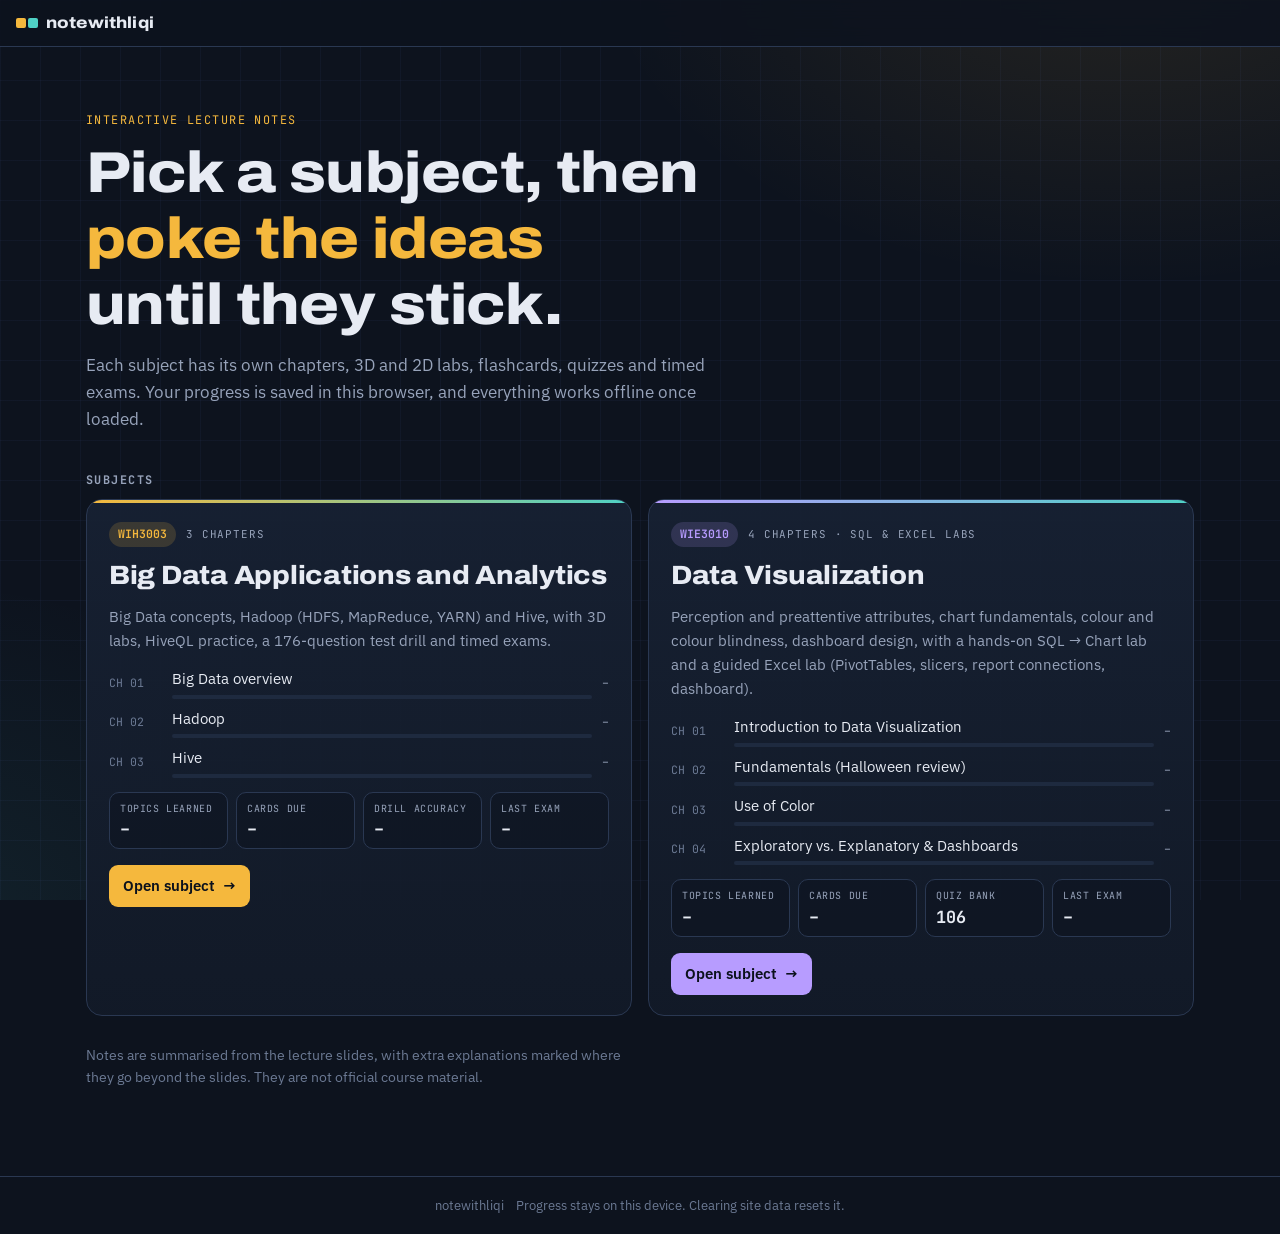
==== commit 3e3795f5: ""update for wie3010"" ====
--- a/index.html
+++ b/index.html
@@ -126,11 +126,18 @@
         <div class="stats"><div><span>Topics learned</span><b data-k="learned">–</b></div><div><span>Cards due</span><b data-k="due">–</b></div><div><span>Drill accuracy</span><b data-k="drill">–</b></div><div><span>Last exam</span><b data-k="exam">–</b></div></div>
         <div class="cta"><a class="go" href="big-data/">Open subject <span aria-hidden="true">→</span></a><a class="cont" href="big-data/" hidden>Continue <span></span></a></div>
       </article>
-      <article class="sc soon" style="--a1:#B79CFF;--a2:#7C98FF" aria-label="Data Visualization, coming soon">
-        <div class="row"><span class="st">Coming soon</span></div>
-        <h2>Data Visualization</h2>
-        <p>Chapters, labs and practice appear here once the lecture slides are added.</p>
-        <div class="ghost" aria-hidden="true"><i></i><i></i><i></i></div>
+      <article class="sc live" data-subject="data-viz" style="--a1:#B79CFF;--a2:#4FD1C5">
+        <div class="row"><span class="code">WIE3010</span><span class="st">4 chapters · SQL &amp; Excel labs</span></div>
+        <h2><a href="data-viz/">Data Visualization</a></h2>
+        <p>Perception and preattentive attributes, chart fundamentals, colour and colour blindness, dashboard design, with a hands-on SQL → Chart lab and a guided Excel lab (PivotTables, slicers, report connections, dashboard).</p>
+        <ul class="chs" aria-label="Chapters">
+          <li data-ch="1"><span class="n">CH 01</span><span class="t"><span>Introduction to Data Visualization</span><span class="bar"><i></i></span></span><span class="v">–</span></li>
+          <li data-ch="2"><span class="n">CH 02</span><span class="t"><span>Fundamentals (Halloween review)</span><span class="bar"><i></i></span></span><span class="v">–</span></li>
+          <li data-ch="3"><span class="n">CH 03</span><span class="t"><span>Use of Color</span><span class="bar"><i></i></span></span><span class="v">–</span></li>
+          <li data-ch="4"><span class="n">CH 04</span><span class="t"><span>Exploratory vs. Explanatory &amp; Dashboards</span><span class="bar"><i></i></span></span><span class="v">–</span></li>
+        </ul>
+        <div class="stats"><div><span>Topics learned</span><b data-k="learned">–</b></div><div><span>Cards due</span><b data-k="due">–</b></div><div><span>Quiz bank</span><b>106</b></div><div><span>Last exam</span><b data-k="exam">–</b></div></div>
+        <div class="cta"><a class="go" href="data-viz/">Open subject <span aria-hidden="true">→</span></a><a class="cont" href="data-viz/" hidden>Continue <span></span></a></div>
       </article>
     </div>
     <p class="hub-note">Notes are summarised from the lecture slides, with extra explanations marked where they go beyond the slides. They are not official course material.</p>
@@ -139,7 +146,7 @@
 <footer class="hub-foot"><div class="wrap"><span>notewithliqi</span><span>Progress stays on this device. Clearing site data resets it.</span></div></footer>
 <script>
 (function(){"use strict";
-const SUBJECTS=[{"id": "big-data", "status": "live", "title": "Big Data Applications and Analytics", "short": "Big Data", "prefix": "bdl-", "href": "big-data/"}, {"id": "data-viz", "status": "soon", "title": "Data Visualization", "short": "Data Viz"}];
+const SUBJECTS=[{"id": "big-data", "status": "live", "title": "Big Data Applications and Analytics", "short": "Big Data", "prefix": "bdl-", "href": "big-data/"}, {"id": "data-viz", "status": "live", "title": "Data Visualization", "short": "Data Viz", "prefix": "dvl-", "href": "data-viz/"}];
 const get=k=>{try{return JSON.parse(localStorage.getItem(k))}catch(e){return null}};
 const esc=s=>String(s).replace(/[&<>"]/g,c=>({"&":"&amp;","<":"&lt;",">":"&gt;",'"':"&quot;"}[c]));
 const $=s=>document.querySelector(s);
--- a/shared/core.css
+++ b/shared/core.css
@@ -420,6 +420,11 @@
 [data-view="ch2"]{--ch:var(--blue);--ch-soft:#7C98FF22}
 [data-view="ch3"]{--ch:var(--amber);--ch-soft:var(--amber-soft)}
 [data-view="practice"]{--ch:var(--lilac);--ch-soft:#B79CFF22}
+[data-view="ch4"]{--ch:var(--rose);--ch-soft:var(--rose-soft)}
+[data-view="ch5"]{--ch:var(--mint);--ch-soft:#8FD69422}
+[data-view="ch6"]{--ch:var(--lilac);--ch-soft:#B79CFF22}
+[data-view="sql"]{--ch:var(--blue);--ch-soft:#7C98FF22}
+[data-view="excel"]{--ch:#3FBF7F;--ch-soft:#3FBF7F22}
 [data-view] .tnum{color:var(--ch,var(--amber));background:var(--ch-soft,var(--amber-soft))}
 [data-view] .ch-head .eyebrow{color:var(--ch,var(--amber))}
 [data-view] .ch-head .num{-webkit-text-stroke-color:color-mix(in srgb,var(--ch,var(--line)) 45%,transparent)}
